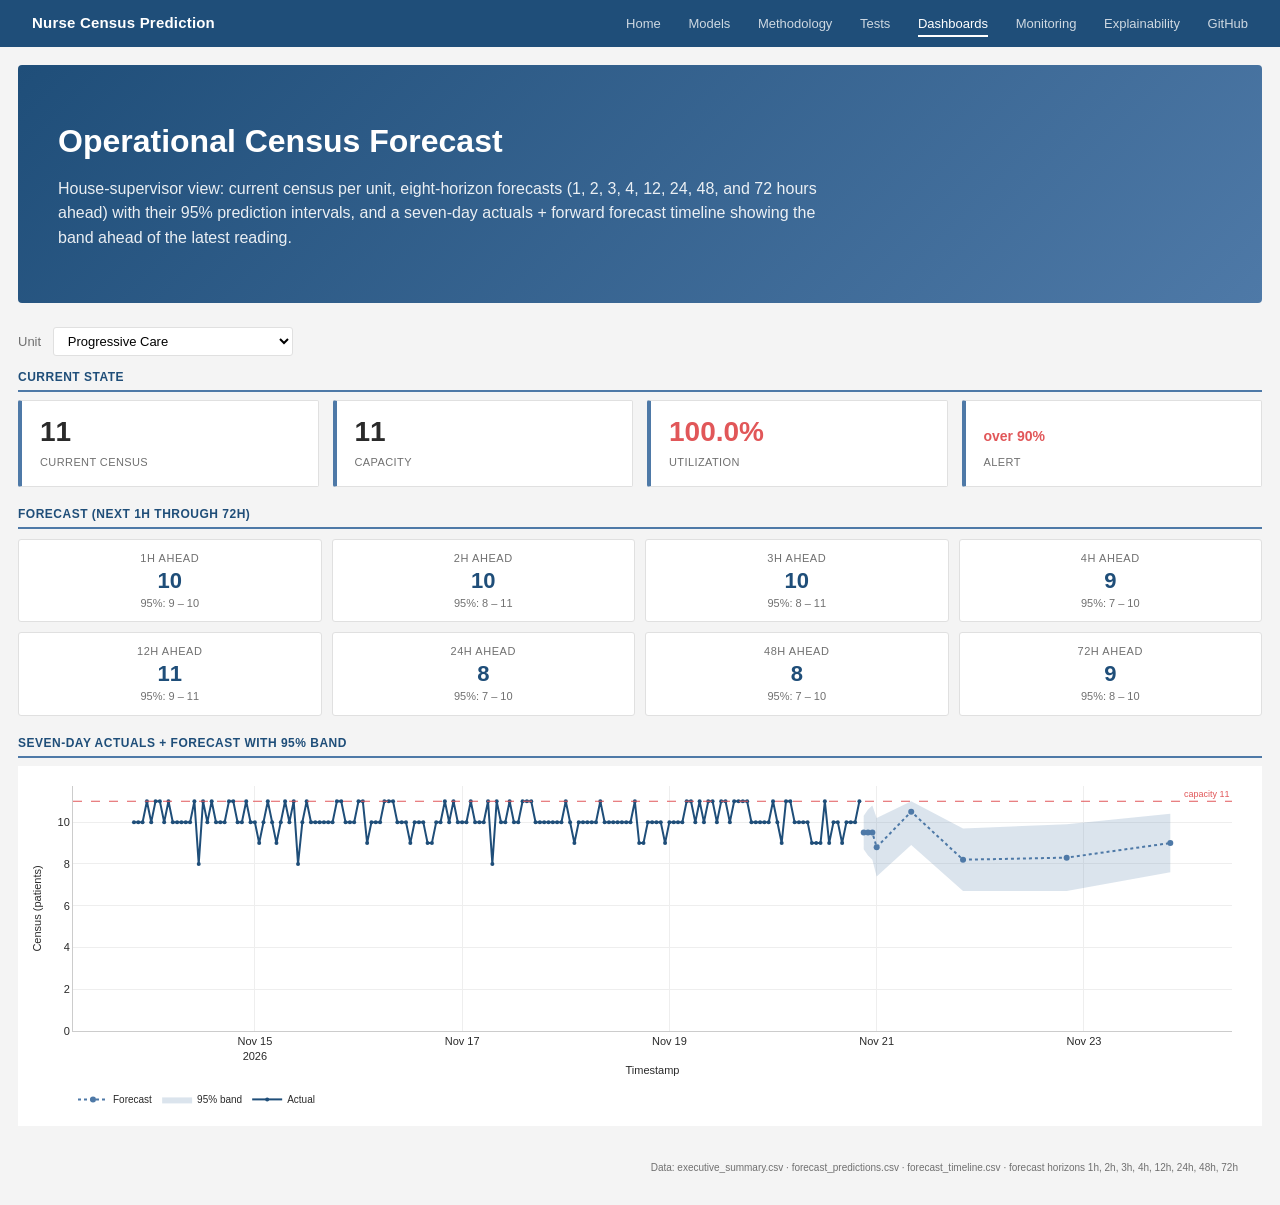
==== docs/dashboard1.html @ f5f6f940 "chore: daily forecast refresh (2026-11-20 20:20 UTC)" ====
<!DOCTYPE html>
<html lang="en">
<head>
  <meta charset="UTF-8">
  <title>Operational Census Forecast — Nurse Census Prediction</title>
  <meta name="description" content="In-repo operational forecast dashboard: current census per unit, eight-horizon forecasts with 95% prediction intervals, and a seven-day actual-vs-forecast timeline.">
  <link rel="stylesheet" href="style.css">
  <script src="https://cdn.plot.ly/plotly-2.35.2.min.js"></script>
  <style>
    .op-state { display:flex; gap:14px; flex-wrap:wrap; margin: 8px 0 0; }
    .op-state .stat-card { flex: 1 1 150px; min-width:140px; }
    .fc-grid { display:grid; grid-template-columns: repeat(4, 1fr); gap:10px; margin-top:10px; }
    .fc-card { background:#FFFFFF; border:1px solid var(--border); border-radius:3px; padding:10px 12px; text-align:center; }
    .fc-card.alert { border-color:#E15759; background:#FFF5F5; }
    .fc-h { font-size:11px; color:var(--muted); text-transform:uppercase; letter-spacing:0.05em; }
    .fc-pt { font-size:22px; font-weight:700; color:#1F4E79; margin-top:2px; line-height:1.1; }
    .fc-card.alert .fc-pt { color:#E15759; }
    .fc-band { font-size:11px; color:var(--muted); margin-top:2px; }
    @media (max-width: 800px) { .fc-grid { grid-template-columns: repeat(2, 1fr); } }
  </style>
</head>
<body>

<nav class="topnav">
  <div class="brand"><a href="index.html">Nurse Census Prediction</a></div>
  <div class="links">
    <a href="index.html">Home</a>
    <a href="models.html">Models</a>
    <a href="methodology.html">Methodology</a>
    <a href="tests.html">Tests</a>
    <a href="dashboards.html" class="active">Dashboards</a>
    <a href="monitoring.html">Monitoring</a>
    <a href="explainability.html">Explainability</a>
    <a href="https://github.com/joshquigs11093/Nurse_Unit_Census_Prediction" target="_blank" rel="noopener">GitHub</a>
  </div>
</nav>
<div class="page-body">
  <section class="hero">
    <h1>Operational Census Forecast</h1>
    <p class="tagline">
      House-supervisor view: current census per unit, eight-horizon forecasts
      (1, 2, 3, 4, 12, 24, 48, and 72 hours ahead) with their 95% prediction
      intervals, and a seven-day actuals + forward forecast timeline showing
      the band ahead of the latest reading.
    </p>
  </section>

  <section class="section">
    <div style="margin:0 0 12px;">
      <label for="unit-select" style="font-size:13px;color:var(--muted);margin-right:8px;">Unit</label>
      <select id="unit-select" style="font-size:13px;padding:5px 10px;border:1px solid var(--border);border-radius:3px;background:#fff;min-width:240px;"><option value="Progressive Care">Progressive Care</option><option value="Cardiac Stepdown">Cardiac Stepdown</option><option value="Neuro Stepdown">Neuro Stepdown</option><option value="Surgical 2 West">Surgical 2 West</option><option value="Orthopedic 6 North">Orthopedic 6 North</option><option value="Medical-Surgical 3 North">Medical-Surgical 3 North</option><option value="Oncology 5 South">Oncology 5 South</option><option value="Telemetry 4 East">Telemetry 4 East</option><option value="Medical-Surgical 4 South">Medical-Surgical 4 South</option></select>
    </div>

    <div class="section-title">Current state</div>
    <div class="op-state" id="op-state"></div>

    <div class="section-title" style="margin-top:18px;">Forecast (next 1h through 72h)</div>
    <div class="fc-grid" id="fc-grid"></div>

    <div class="section-title" style="margin-top:18px;">Seven-day actuals + forecast with 95% band</div>
    <div id="ts-chart" style="height: 360px;"></div>
  </section>

  <div class="footer-note">
    Data: executive_summary.csv · forecast_predictions.csv · forecast_timeline.csv
    · forecast horizons 1h, 2h, 3h, 4h, 12h, 24h, 48h, 72h
  </div>

  <script>
    const layoutBase = {"font":{"family":"Segoe UI, Helvetica Neue, Arial, sans-serif","size":11,"color":"#2A2A2A"},"paper_bgcolor":"#FFFFFF","plot_bgcolor":"#FFFFFF","margin":{"t":30,"r":20,"b":50,"l":60},"hovermode":"closest","xaxis":{"gridcolor":"#EEEEEE","linecolor":"#CCCCCC","tickfont":{"size":11}},"yaxis":{"gridcolor":"#EEEEEE","linecolor":"#CCCCCC","tickfont":{"size":11}}};
    const unitData = {"Medical-Surgical 3 North":{"uid":705089,"capacity":17,"current":15,"utilization":88.2,"alert":false,"cards":[{"horizon":1,"point":12.6,"lower":11.7,"upper":13.5,"overCapacity":false},{"horizon":2,"point":12.8,"lower":11.3,"upper":14.3,"overCapacity":false},{"horizon":3,"point":13.1,"lower":11.2,"upper":15,"overCapacity":false},{"horizon":4,"point":11.7,"lower":9.7,"upper":13.7,"overCapacity":false},{"horizon":12,"point":14,"lower":11.5,"upper":16.5,"overCapacity":false},{"horizon":24,"point":12.7,"lower":10.3,"upper":15.1,"overCapacity":false},{"horizon":48,"point":12.4,"lower":10,"upper":14.8,"overCapacity":false},{"horizon":72,"point":13.6,"lower":11.2,"upper":16,"overCapacity":false}],"actualsX":["2026-11-13 20:00:00","2026-11-13 21:00:00","2026-11-13 22:00:00","2026-11-13 23:00:00","2026-11-14 00:00:00","2026-11-14 01:00:00","2026-11-14 02:00:00","2026-11-14 03:00:00","2026-11-14 04:00:00","2026-11-14 05:00:00","2026-11-14 06:00:00","2026-11-14 07:00:00","2026-11-14 08:00:00","2026-11-14 09:00:00","2026-11-14 10:00:00","2026-11-14 11:00:00","2026-11-14 12:00:00","2026-11-14 13:00:00","2026-11-14 14:00:00","2026-11-14 15:00:00","2026-11-14 16:00:00","2026-11-14 17:00:00","2026-11-14 18:00:00","2026-11-14 19:00:00","2026-11-14 20:00:00","2026-11-14 21:00:00","2026-11-14 22:00:00","2026-11-14 23:00:00","2026-11-15 00:00:00","2026-11-15 01:00:00","2026-11-15 02:00:00","2026-11-15 03:00:00","2026-11-15 04:00:00","2026-11-15 05:00:00","2026-11-15 06:00:00","2026-11-15 07:00:00","2026-11-15 08:00:00","2026-11-15 09:00:00","2026-11-15 10:00:00","2026-11-15 11:00:00","2026-11-15 12:00:00","2026-11-15 13:00:00","2026-11-15 14:00:00","2026-11-15 15:00:00","2026-11-15 16:00:00","2026-11-15 17:00:00","2026-11-15 18:00:00","2026-11-15 19:00:00","2026-11-15 20:00:00","2026-11-15 21:00:00","2026-11-15 22:00:00","2026-11-15 23:00:00","2026-11-16 00:00:00","2026-11-16 01:00:00","2026-11-16 02:00:00","2026-11-16 03:00:00","2026-11-16 04:00:00","2026-11-16 05:00:00","2026-11-16 06:00:00","2026-11-16 07:00:00","2026-11-16 08:00:00","2026-11-16 09:00:00","2026-11-16 10:00:00","2026-11-16 11:00:00","2026-11-16 12:00:00","2026-11-16 13:00:00","2026-11-16 14:00:00","2026-11-16 15:00:00","2026-11-16 16:00:00","2026-11-16 17:00:00","2026-11-16 18:00:00","2026-11-16 19:00:00","2026-11-16 20:00:00","2026-11-16 21:00:00","2026-11-16 22:00:00","2026-11-16 23:00:00","2026-11-17 00:00:00","2026-11-17 01:00:00","2026-11-17 02:00:00","2026-11-17 03:00:00","2026-11-17 04:00:00","2026-11-17 05:00:00","2026-11-17 06:00:00","2026-11-17 07:00:00","2026-11-17 08:00:00","2026-11-17 09:00:00","2026-11-17 10:00:00","2026-11-17 11:00:00","2026-11-17 12:00:00","2026-11-17 13:00:00","2026-11-17 14:00:00","2026-11-17 15:00:00","2026-11-17 16:00:00","2026-11-17 17:00:00","2026-11-17 18:00:00","2026-11-17 19:00:00","2026-11-17 20:00:00","2026-11-17 21:00:00","2026-11-17 22:00:00","2026-11-17 23:00:00","2026-11-18 00:00:00","2026-11-18 01:00:00","2026-11-18 02:00:00","2026-11-18 03:00:00","2026-11-18 04:00:00","2026-11-18 05:00:00","2026-11-18 06:00:00","2026-11-18 07:00:00","2026-11-18 08:00:00","2026-11-18 09:00:00","2026-11-18 10:00:00","2026-11-18 11:00:00","2026-11-18 12:00:00","2026-11-18 13:00:00","2026-11-18 14:00:00","2026-11-18 15:00:00","2026-11-18 16:00:00","2026-11-18 17:00:00","2026-11-18 18:00:00","2026-11-18 19:00:00","2026-11-18 20:00:00","2026-11-18 21:00:00","2026-11-18 22:00:00","2026-11-18 23:00:00","2026-11-19 00:00:00","2026-11-19 01:00:00","2026-11-19 02:00:00","2026-11-19 03:00:00","2026-11-19 04:00:00","2026-11-19 05:00:00","2026-11-19 06:00:00","2026-11-19 07:00:00","2026-11-19 08:00:00","2026-11-19 09:00:00","2026-11-19 10:00:00","2026-11-19 11:00:00","2026-11-19 12:00:00","2026-11-19 13:00:00","2026-11-19 14:00:00","2026-11-19 15:00:00","2026-11-19 16:00:00","2026-11-19 17:00:00","2026-11-19 18:00:00","2026-11-19 19:00:00","2026-11-19 20:00:00","2026-11-19 21:00:00","2026-11-19 22:00:00","2026-11-19 23:00:00","2026-11-20 00:00:00","2026-11-20 01:00:00","2026-11-20 02:00:00","2026-11-20 03:00:00","2026-11-20 04:00:00","2026-11-20 05:00:00","2026-11-20 06:00:00","2026-11-20 07:00:00","2026-11-20 08:00:00","2026-11-20 09:00:00","2026-11-20 10:00:00","2026-11-20 11:00:00","2026-11-20 12:00:00","2026-11-20 13:00:00","2026-11-20 14:00:00","2026-11-20 15:00:00","2026-11-20 16:00:00","2026-11-20 17:00:00","2026-11-20 18:00:00","2026-11-20 19:00:00","2026-11-20 20:00:00"],"actualsY":[16,16,15,16,16,15,16,14,17,14,17,16,14,17,14,16,13,17,16,16,14,14,15,14,13,14,16,16,13,17,16,13,15,16,15,16,16,14,15,16,12,16,16,15,16,16,13,16,16,13,13,16,16,15,15,17,14,16,17,17,16,15,15,13,14,17,15,17,16,16,16,16,13,16,17,14,17,17,12,16,17,16,15,16,15,15,17,13,17,17,16,17,16,17,16,16,14,16,13,14,14,16,15,14,16,16,15,15,16,15,16,16,14,17,17,14,17,16,16,13,15,16,15,17,13,16,16,16,16,16,14,16,16,17,16,13,16,15,17,13,13,16,14,15,17,16,15,15,15,15,15,16,15,16,15,17,17,17,16,17,16,14,16,16,13,13,15,17,15],"forecastX":["2026-11-20 21:00:00","2026-11-20 22:00:00","2026-11-20 23:00:00","2026-11-21 00:00:00","2026-11-21 08:00:00","2026-11-21 20:00:00","2026-11-22 20:00:00","2026-11-23 20:00:00"],"forecastY":[12.6,12.8,13.1,11.7,14,12.7,12.4,13.6],"forecastLower":[11.7,11.3,11.2,9.7,11.5,10.3,10,11.2],"forecastUpper":[13.5,14.3,15,13.7,16.5,15.1,14.8,16],"forecastHorizons":[1,2,3,4,12,24,48,72]},"Telemetry 4 East":{"uid":705090,"capacity":34,"current":26,"utilization":76.5,"alert":false,"cards":[{"horizon":1,"point":22.6,"lower":21.2,"upper":24,"overCapacity":false},{"horizon":2,"point":21.2,"lower":18.9,"upper":23.5,"overCapacity":false},{"horizon":3,"point":22.2,"lower":19.3,"upper":25.1,"overCapacity":false},{"horizon":4,"point":21.9,"lower":18.4,"upper":25.4,"overCapacity":false},{"horizon":12,"point":27,"lower":22.2,"upper":31.8,"overCapacity":false},{"horizon":24,"point":21.2,"lower":16.1,"upper":26.3,"overCapacity":false},{"horizon":48,"point":23.6,"lower":17.6,"upper":29.6,"overCapacity":false},{"horizon":72,"point":23.4,"lower":17.5,"upper":29.3,"overCapacity":false}],"actualsX":["2026-11-13 20:00:00","2026-11-13 21:00:00","2026-11-13 22:00:00","2026-11-13 23:00:00","2026-11-14 00:00:00","2026-11-14 01:00:00","2026-11-14 02:00:00","2026-11-14 03:00:00","2026-11-14 04:00:00","2026-11-14 05:00:00","2026-11-14 06:00:00","2026-11-14 07:00:00","2026-11-14 08:00:00","2026-11-14 09:00:00","2026-11-14 10:00:00","2026-11-14 11:00:00","2026-11-14 12:00:00","2026-11-14 13:00:00","2026-11-14 14:00:00","2026-11-14 15:00:00","2026-11-14 16:00:00","2026-11-14 17:00:00","2026-11-14 18:00:00","2026-11-14 19:00:00","2026-11-14 20:00:00","2026-11-14 21:00:00","2026-11-14 22:00:00","2026-11-14 23:00:00","2026-11-15 00:00:00","2026-11-15 01:00:00","2026-11-15 02:00:00","2026-11-15 03:00:00","2026-11-15 04:00:00","2026-11-15 05:00:00","2026-11-15 06:00:00","2026-11-15 07:00:00","2026-11-15 08:00:00","2026-11-15 09:00:00","2026-11-15 10:00:00","2026-11-15 11:00:00","2026-11-15 12:00:00","2026-11-15 13:00:00","2026-11-15 14:00:00","2026-11-15 15:00:00","2026-11-15 16:00:00","2026-11-15 17:00:00","2026-11-15 18:00:00","2026-11-15 19:00:00","2026-11-15 20:00:00","2026-11-15 21:00:00","2026-11-15 22:00:00","2026-11-15 23:00:00","2026-11-16 00:00:00","2026-11-16 01:00:00","2026-11-16 02:00:00","2026-11-16 03:00:00","2026-11-16 04:00:00","2026-11-16 05:00:00","2026-11-16 06:00:00","2026-11-16 07:00:00","2026-11-16 08:00:00","2026-11-16 09:00:00","2026-11-16 10:00:00","2026-11-16 11:00:00","2026-11-16 12:00:00","2026-11-16 13:00:00","2026-11-16 14:00:00","2026-11-16 15:00:00","2026-11-16 16:00:00","2026-11-16 17:00:00","2026-11-16 18:00:00","2026-11-16 19:00:00","2026-11-16 20:00:00","2026-11-16 21:00:00","2026-11-16 22:00:00","2026-11-16 23:00:00","2026-11-17 00:00:00","2026-11-17 01:00:00","2026-11-17 02:00:00","2026-11-17 03:00:00","2026-11-17 04:00:00","2026-11-17 05:00:00","2026-11-17 06:00:00","2026-11-17 07:00:00","2026-11-17 08:00:00","2026-11-17 09:00:00","2026-11-17 10:00:00","2026-11-17 11:00:00","2026-11-17 12:00:00","2026-11-17 13:00:00","2026-11-17 14:00:00","2026-11-17 15:00:00","2026-11-17 16:00:00","2026-11-17 17:00:00","2026-11-17 18:00:00","2026-11-17 19:00:00","2026-11-17 20:00:00","2026-11-17 21:00:00","2026-11-17 22:00:00","2026-11-17 23:00:00","2026-11-18 00:00:00","2026-11-18 01:00:00","2026-11-18 02:00:00","2026-11-18 03:00:00","2026-11-18 04:00:00","2026-11-18 05:00:00","2026-11-18 06:00:00","2026-11-18 07:00:00","2026-11-18 08:00:00","2026-11-18 09:00:00","2026-11-18 10:00:00","2026-11-18 11:00:00","2026-11-18 12:00:00","2026-11-18 13:00:00","2026-11-18 14:00:00","2026-11-18 15:00:00","2026-11-18 16:00:00","2026-11-18 17:00:00","2026-11-18 18:00:00","2026-11-18 19:00:00","2026-11-18 20:00:00","2026-11-18 21:00:00","2026-11-18 22:00:00","2026-11-18 23:00:00","2026-11-19 00:00:00","2026-11-19 01:00:00","2026-11-19 02:00:00","2026-11-19 03:00:00","2026-11-19 04:00:00","2026-11-19 05:00:00","2026-11-19 06:00:00","2026-11-19 07:00:00","2026-11-19 08:00:00","2026-11-19 09:00:00","2026-11-19 10:00:00","2026-11-19 11:00:00","2026-11-19 12:00:00","2026-11-19 13:00:00","2026-11-19 14:00:00","2026-11-19 15:00:00","2026-11-19 16:00:00","2026-11-19 17:00:00","2026-11-19 18:00:00","2026-11-19 19:00:00","2026-11-19 20:00:00","2026-11-19 21:00:00","2026-11-19 22:00:00","2026-11-19 23:00:00","2026-11-20 00:00:00","2026-11-20 01:00:00","2026-11-20 02:00:00","2026-11-20 03:00:00","2026-11-20 04:00:00","2026-11-20 05:00:00","2026-11-20 06:00:00","2026-11-20 07:00:00","2026-11-20 08:00:00","2026-11-20 09:00:00","2026-11-20 10:00:00","2026-11-20 11:00:00","2026-11-20 12:00:00","2026-11-20 13:00:00","2026-11-20 14:00:00","2026-11-20 15:00:00","2026-11-20 16:00:00","2026-11-20 17:00:00","2026-11-20 18:00:00","2026-11-20 19:00:00","2026-11-20 20:00:00"],"actualsY":[30,31,22,29,23,29,29,30,30,22,22,30,28,31,24,26,28,23,29,26,22,26,27,26,28,30,25,29,22,29,22,27,23,25,28,26,29,27,27,29,30,22,23,23,26,26,22,29,31,25,30,30,27,24,29,22,29,27,31,26,25,31,25,27,22,27,31,29,29,30,30,31,28,22,25,26,24,28,23,29,27,31,27,27,24,29,27,25,28,32,24,23,25,29,29,25,29,31,23,26,28,22,25,26,26,26,29,31,26,29,32,22,27,31,30,29,28,25,31,23,24,27,29,31,30,28,28,31,23,29,26,32,22,23,32,27,23,28,31,24,32,23,26,29,27,24,25,31,26,28,26,26,23,24,23,30,31,30,31,31,31,27,29,22,23,24,24,26,26],"forecastX":["2026-11-20 21:00:00","2026-11-20 22:00:00","2026-11-20 23:00:00","2026-11-21 00:00:00","2026-11-21 08:00:00","2026-11-21 20:00:00","2026-11-22 20:00:00","2026-11-23 20:00:00"],"forecastY":[22.6,21.2,22.2,21.9,27,21.2,23.6,23.4],"forecastLower":[21.2,18.9,19.3,18.4,22.2,16.1,17.6,17.5],"forecastUpper":[24,23.5,25.1,25.4,31.8,26.3,29.6,29.3],"forecastHorizons":[1,2,3,4,12,24,48,72]},"Cardiac Stepdown":{"uid":705091,"capacity":20,"current":19,"utilization":95,"alert":true,"cards":[{"horizon":1,"point":16.6,"lower":15.8,"upper":17.4,"overCapacity":false},{"horizon":2,"point":15.9,"lower":14.4,"upper":17.4,"overCapacity":false},{"horizon":3,"point":16.1,"lower":14.4,"upper":17.8,"overCapacity":false},{"horizon":4,"point":14.9,"lower":13,"upper":16.8,"overCapacity":false},{"horizon":12,"point":17.9,"lower":15.9,"upper":19.9,"overCapacity":false},{"horizon":24,"point":15.1,"lower":13.1,"upper":17.1,"overCapacity":false},{"horizon":48,"point":15.1,"lower":13.1,"upper":17.1,"overCapacity":false},{"horizon":72,"point":16.6,"lower":14.6,"upper":18.6,"overCapacity":false}],"actualsX":["2026-11-13 20:00:00","2026-11-13 21:00:00","2026-11-13 22:00:00","2026-11-13 23:00:00","2026-11-14 00:00:00","2026-11-14 01:00:00","2026-11-14 02:00:00","2026-11-14 03:00:00","2026-11-14 04:00:00","2026-11-14 05:00:00","2026-11-14 06:00:00","2026-11-14 07:00:00","2026-11-14 08:00:00","2026-11-14 09:00:00","2026-11-14 10:00:00","2026-11-14 11:00:00","2026-11-14 12:00:00","2026-11-14 13:00:00","2026-11-14 14:00:00","2026-11-14 15:00:00","2026-11-14 16:00:00","2026-11-14 17:00:00","2026-11-14 18:00:00","2026-11-14 19:00:00","2026-11-14 20:00:00","2026-11-14 21:00:00","2026-11-14 22:00:00","2026-11-14 23:00:00","2026-11-15 00:00:00","2026-11-15 01:00:00","2026-11-15 02:00:00","2026-11-15 03:00:00","2026-11-15 04:00:00","2026-11-15 05:00:00","2026-11-15 06:00:00","2026-11-15 07:00:00","2026-11-15 08:00:00","2026-11-15 09:00:00","2026-11-15 10:00:00","2026-11-15 11:00:00","2026-11-15 12:00:00","2026-11-15 13:00:00","2026-11-15 14:00:00","2026-11-15 15:00:00","2026-11-15 16:00:00","2026-11-15 17:00:00","2026-11-15 18:00:00","2026-11-15 19:00:00","2026-11-15 20:00:00","2026-11-15 21:00:00","2026-11-15 22:00:00","2026-11-15 23:00:00","2026-11-16 00:00:00","2026-11-16 01:00:00","2026-11-16 02:00:00","2026-11-16 03:00:00","2026-11-16 04:00:00","2026-11-16 05:00:00","2026-11-16 06:00:00","2026-11-16 07:00:00","2026-11-16 08:00:00","2026-11-16 09:00:00","2026-11-16 10:00:00","2026-11-16 11:00:00","2026-11-16 12:00:00","2026-11-16 13:00:00","2026-11-16 14:00:00","2026-11-16 15:00:00","2026-11-16 16:00:00","2026-11-16 17:00:00","2026-11-16 18:00:00","2026-11-16 19:00:00","2026-11-16 20:00:00","2026-11-16 21:00:00","2026-11-16 22:00:00","2026-11-16 23:00:00","2026-11-17 00:00:00","2026-11-17 01:00:00","2026-11-17 02:00:00","2026-11-17 03:00:00","2026-11-17 04:00:00","2026-11-17 05:00:00","2026-11-17 06:00:00","2026-11-17 07:00:00","2026-11-17 08:00:00","2026-11-17 09:00:00","2026-11-17 10:00:00","2026-11-17 11:00:00","2026-11-17 12:00:00","2026-11-17 13:00:00","2026-11-17 14:00:00","2026-11-17 15:00:00","2026-11-17 16:00:00","2026-11-17 17:00:00","2026-11-17 18:00:00","2026-11-17 19:00:00","2026-11-17 20:00:00","2026-11-17 21:00:00","2026-11-17 22:00:00","2026-11-17 23:00:00","2026-11-18 00:00:00","2026-11-18 01:00:00","2026-11-18 02:00:00","2026-11-18 03:00:00","2026-11-18 04:00:00","2026-11-18 05:00:00","2026-11-18 06:00:00","2026-11-18 07:00:00","2026-11-18 08:00:00","2026-11-18 09:00:00","2026-11-18 10:00:00","2026-11-18 11:00:00","2026-11-18 12:00:00","2026-11-18 13:00:00","2026-11-18 14:00:00","2026-11-18 15:00:00","2026-11-18 16:00:00","2026-11-18 17:00:00","2026-11-18 18:00:00","2026-11-18 19:00:00","2026-11-18 20:00:00","2026-11-18 21:00:00","2026-11-18 22:00:00","2026-11-18 23:00:00","2026-11-19 00:00:00","2026-11-19 01:00:00","2026-11-19 02:00:00","2026-11-19 03:00:00","2026-11-19 04:00:00","2026-11-19 05:00:00","2026-11-19 06:00:00","2026-11-19 07:00:00","2026-11-19 08:00:00","2026-11-19 09:00:00","2026-11-19 10:00:00","2026-11-19 11:00:00","2026-11-19 12:00:00","2026-11-19 13:00:00","2026-11-19 14:00:00","2026-11-19 15:00:00","2026-11-19 16:00:00","2026-11-19 17:00:00","2026-11-19 18:00:00","2026-11-19 19:00:00","2026-11-19 20:00:00","2026-11-19 21:00:00","2026-11-19 22:00:00","2026-11-19 23:00:00","2026-11-20 00:00:00","2026-11-20 01:00:00","2026-11-20 02:00:00","2026-11-20 03:00:00","2026-11-20 04:00:00","2026-11-20 05:00:00","2026-11-20 06:00:00","2026-11-20 07:00:00","2026-11-20 08:00:00","2026-11-20 09:00:00","2026-11-20 10:00:00","2026-11-20 11:00:00","2026-11-20 12:00:00","2026-11-20 13:00:00","2026-11-20 14:00:00","2026-11-20 15:00:00","2026-11-20 16:00:00","2026-11-20 17:00:00","2026-11-20 18:00:00","2026-11-20 19:00:00","2026-11-20 20:00:00"],"actualsY":[20,19,16,19,19,19,20,16,20,20,18,20,20,19,19,20,19,19,20,20,20,19,19,19,19,19,16,19,18,20,19,20,18,20,20,19,20,20,20,20,17,17,17,18,19,19,19,19,19,19,18,19,20,20,19,16,20,20,20,18,19,19,17,19,19,19,17,19,20,18,19,19,18,16,17,19,17,19,19,19,19,19,19,20,19,17,18,19,18,19,19,18,19,20,20,20,19,16,16,19,20,20,19,18,19,19,19,20,19,19,18,20,20,20,19,19,18,19,19,20,17,18,17,19,17,19,19,19,20,17,19,20,19,20,19,20,19,20,18,20,18,19,18,18,18,17,19,19,20,16,20,19,20,19,19,18,19,18,19,20,20,20,20,19,18,17,20,20,19],"forecastX":["2026-11-20 21:00:00","2026-11-20 22:00:00","2026-11-20 23:00:00","2026-11-21 00:00:00","2026-11-21 08:00:00","2026-11-21 20:00:00","2026-11-22 20:00:00","2026-11-23 20:00:00"],"forecastY":[16.6,15.9,16.1,14.9,17.9,15.1,15.1,16.6],"forecastLower":[15.8,14.4,14.4,13,15.9,13.1,13.1,14.6],"forecastUpper":[17.4,17.4,17.8,16.8,19.9,17.1,17.1,18.6],"forecastHorizons":[1,2,3,4,12,24,48,72]},"Oncology 5 South":{"uid":705092,"capacity":12,"current":10,"utilization":83.3,"alert":false,"cards":[{"horizon":1,"point":8.6,"lower":7.8,"upper":9.4,"overCapacity":false},{"horizon":2,"point":8.3,"lower":6.8,"upper":9.8,"overCapacity":false},{"horizon":3,"point":8.5,"lower":6.7,"upper":10.3,"overCapacity":false},{"horizon":4,"point":7.8,"lower":6,"upper":9.6,"overCapacity":false},{"horizon":12,"point":10.3,"lower":8.3,"upper":12,"overCapacity":false},{"horizon":24,"point":8.7,"lower":6.8,"upper":10.6,"overCapacity":false},{"horizon":48,"point":8,"lower":6,"upper":10,"overCapacity":false},{"horizon":72,"point":9.3,"lower":7.7,"upper":10.9,"overCapacity":false}],"actualsX":["2026-11-13 20:00:00","2026-11-13 21:00:00","2026-11-13 22:00:00","2026-11-13 23:00:00","2026-11-14 00:00:00","2026-11-14 01:00:00","2026-11-14 02:00:00","2026-11-14 03:00:00","2026-11-14 04:00:00","2026-11-14 05:00:00","2026-11-14 06:00:00","2026-11-14 07:00:00","2026-11-14 08:00:00","2026-11-14 09:00:00","2026-11-14 10:00:00","2026-11-14 11:00:00","2026-11-14 12:00:00","2026-11-14 13:00:00","2026-11-14 14:00:00","2026-11-14 15:00:00","2026-11-14 16:00:00","2026-11-14 17:00:00","2026-11-14 18:00:00","2026-11-14 19:00:00","2026-11-14 20:00:00","2026-11-14 21:00:00","2026-11-14 22:00:00","2026-11-14 23:00:00","2026-11-15 00:00:00","2026-11-15 01:00:00","2026-11-15 02:00:00","2026-11-15 03:00:00","2026-11-15 04:00:00","2026-11-15 05:00:00","2026-11-15 06:00:00","2026-11-15 07:00:00","2026-11-15 08:00:00","2026-11-15 09:00:00","2026-11-15 10:00:00","2026-11-15 11:00:00","2026-11-15 12:00:00","2026-11-15 13:00:00","2026-11-15 14:00:00","2026-11-15 15:00:00","2026-11-15 16:00:00","2026-11-15 17:00:00","2026-11-15 18:00:00","2026-11-15 19:00:00","2026-11-15 20:00:00","2026-11-15 21:00:00","2026-11-15 22:00:00","2026-11-15 23:00:00","2026-11-16 00:00:00","2026-11-16 01:00:00","2026-11-16 02:00:00","2026-11-16 03:00:00","2026-11-16 04:00:00","2026-11-16 05:00:00","2026-11-16 06:00:00","2026-11-16 07:00:00","2026-11-16 08:00:00","2026-11-16 09:00:00","2026-11-16 10:00:00","2026-11-16 11:00:00","2026-11-16 12:00:00","2026-11-16 13:00:00","2026-11-16 14:00:00","2026-11-16 15:00:00","2026-11-16 16:00:00","2026-11-16 17:00:00","2026-11-16 18:00:00","2026-11-16 19:00:00","2026-11-16 20:00:00","2026-11-16 21:00:00","2026-11-16 22:00:00","2026-11-16 23:00:00","2026-11-17 00:00:00","2026-11-17 01:00:00","2026-11-17 02:00:00","2026-11-17 03:00:00","2026-11-17 04:00:00","2026-11-17 05:00:00","2026-11-17 06:00:00","2026-11-17 07:00:00","2026-11-17 08:00:00","2026-11-17 09:00:00","2026-11-17 10:00:00","2026-11-17 11:00:00","2026-11-17 12:00:00","2026-11-17 13:00:00","2026-11-17 14:00:00","2026-11-17 15:00:00","2026-11-17 16:00:00","2026-11-17 17:00:00","2026-11-17 18:00:00","2026-11-17 19:00:00","2026-11-17 20:00:00","2026-11-17 21:00:00","2026-11-17 22:00:00","2026-11-17 23:00:00","2026-11-18 00:00:00","2026-11-18 01:00:00","2026-11-18 02:00:00","2026-11-18 03:00:00","2026-11-18 04:00:00","2026-11-18 05:00:00","2026-11-18 06:00:00","2026-11-18 07:00:00","2026-11-18 08:00:00","2026-11-18 09:00:00","2026-11-18 10:00:00","2026-11-18 11:00:00","2026-11-18 12:00:00","2026-11-18 13:00:00","2026-11-18 14:00:00","2026-11-18 15:00:00","2026-11-18 16:00:00","2026-11-18 17:00:00","2026-11-18 18:00:00","2026-11-18 19:00:00","2026-11-18 20:00:00","2026-11-18 21:00:00","2026-11-18 22:00:00","2026-11-18 23:00:00","2026-11-19 00:00:00","2026-11-19 01:00:00","2026-11-19 02:00:00","2026-11-19 03:00:00","2026-11-19 04:00:00","2026-11-19 05:00:00","2026-11-19 06:00:00","2026-11-19 07:00:00","2026-11-19 08:00:00","2026-11-19 09:00:00","2026-11-19 10:00:00","2026-11-19 11:00:00","2026-11-19 12:00:00","2026-11-19 13:00:00","2026-11-19 14:00:00","2026-11-19 15:00:00","2026-11-19 16:00:00","2026-11-19 17:00:00","2026-11-19 18:00:00","2026-11-19 19:00:00","2026-11-19 20:00:00","2026-11-19 21:00:00","2026-11-19 22:00:00","2026-11-19 23:00:00","2026-11-20 00:00:00","2026-11-20 01:00:00","2026-11-20 02:00:00","2026-11-20 03:00:00","2026-11-20 04:00:00","2026-11-20 05:00:00","2026-11-20 06:00:00","2026-11-20 07:00:00","2026-11-20 08:00:00","2026-11-20 09:00:00","2026-11-20 10:00:00","2026-11-20 11:00:00","2026-11-20 12:00:00","2026-11-20 13:00:00","2026-11-20 14:00:00","2026-11-20 15:00:00","2026-11-20 16:00:00","2026-11-20 17:00:00","2026-11-20 18:00:00","2026-11-20 19:00:00","2026-11-20 20:00:00"],"actualsY":[12,9,10,10,11,8,10,11,11,11,9,8,12,11,11,11,11,11,11,12,10,11,10,12,10,12,9,12,8,9,9,11,10,12,11,10,10,11,10,11,11,10,11,11,11,10,12,11,11,11,10,11,12,9,11,12,11,10,10,11,12,11,11,9,12,11,11,8,12,12,10,9,11,12,11,10,11,10,11,11,12,11,12,11,11,11,12,9,8,10,11,12,12,11,11,10,11,11,9,9,12,11,8,11,12,12,11,12,12,11,11,11,12,11,11,12,11,11,11,11,11,10,10,8,11,10,12,9,11,11,9,11,9,9,10,11,12,11,11,12,11,11,10,9,12,11,10,11,11,11,10,10,11,12,11,12,11,11,12,10,9,12,8,10,9,8,11,11,10],"forecastX":["2026-11-20 21:00:00","2026-11-20 22:00:00","2026-11-20 23:00:00","2026-11-21 00:00:00","2026-11-21 08:00:00","2026-11-21 20:00:00","2026-11-22 20:00:00","2026-11-23 20:00:00"],"forecastY":[8.6,8.3,8.5,7.8,10.3,8.7,8,9.3],"forecastLower":[7.8,6.8,6.7,6,8.3,6.8,6,7.7],"forecastUpper":[9.4,9.8,10.3,9.6,12,10.6,10,10.9],"forecastHorizons":[1,2,3,4,12,24,48,72]},"Surgical 2 West":{"uid":21334825,"capacity":13,"current":12,"utilization":92.3,"alert":true,"cards":[{"horizon":1,"point":10.3,"lower":9.5,"upper":11.1,"overCapacity":false},{"horizon":2,"point":10.7,"lower":9.4,"upper":12,"overCapacity":false},{"horizon":3,"point":10.1,"lower":8.6,"upper":11.6,"overCapacity":false},{"horizon":4,"point":9.3,"lower":7.7,"upper":10.9,"overCapacity":false},{"horizon":12,"point":11.5,"lower":9.8,"upper":13,"overCapacity":false},{"horizon":24,"point":10,"lower":7.9,"upper":12.1,"overCapacity":false},{"horizon":48,"point":9.3,"lower":7.6,"upper":11,"overCapacity":false},{"horizon":72,"point":10.3,"lower":8.2,"upper":12.4,"overCapacity":false}],"actualsX":["2026-11-13 20:00:00","2026-11-13 21:00:00","2026-11-13 22:00:00","2026-11-13 23:00:00","2026-11-14 00:00:00","2026-11-14 01:00:00","2026-11-14 02:00:00","2026-11-14 03:00:00","2026-11-14 04:00:00","2026-11-14 05:00:00","2026-11-14 06:00:00","2026-11-14 07:00:00","2026-11-14 08:00:00","2026-11-14 09:00:00","2026-11-14 10:00:00","2026-11-14 11:00:00","2026-11-14 12:00:00","2026-11-14 13:00:00","2026-11-14 14:00:00","2026-11-14 15:00:00","2026-11-14 16:00:00","2026-11-14 17:00:00","2026-11-14 18:00:00","2026-11-14 19:00:00","2026-11-14 20:00:00","2026-11-14 21:00:00","2026-11-14 22:00:00","2026-11-14 23:00:00","2026-11-15 00:00:00","2026-11-15 01:00:00","2026-11-15 02:00:00","2026-11-15 03:00:00","2026-11-15 04:00:00","2026-11-15 05:00:00","2026-11-15 06:00:00","2026-11-15 07:00:00","2026-11-15 08:00:00","2026-11-15 09:00:00","2026-11-15 10:00:00","2026-11-15 11:00:00","2026-11-15 12:00:00","2026-11-15 13:00:00","2026-11-15 14:00:00","2026-11-15 15:00:00","2026-11-15 16:00:00","2026-11-15 17:00:00","2026-11-15 18:00:00","2026-11-15 19:00:00","2026-11-15 20:00:00","2026-11-15 21:00:00","2026-11-15 22:00:00","2026-11-15 23:00:00","2026-11-16 00:00:00","2026-11-16 01:00:00","2026-11-16 02:00:00","2026-11-16 03:00:00","2026-11-16 04:00:00","2026-11-16 05:00:00","2026-11-16 06:00:00","2026-11-16 07:00:00","2026-11-16 08:00:00","2026-11-16 09:00:00","2026-11-16 10:00:00","2026-11-16 11:00:00","2026-11-16 12:00:00","2026-11-16 13:00:00","2026-11-16 14:00:00","2026-11-16 15:00:00","2026-11-16 16:00:00","2026-11-16 17:00:00","2026-11-16 18:00:00","2026-11-16 19:00:00","2026-11-16 20:00:00","2026-11-16 21:00:00","2026-11-16 22:00:00","2026-11-16 23:00:00","2026-11-17 00:00:00","2026-11-17 01:00:00","2026-11-17 02:00:00","2026-11-17 03:00:00","2026-11-17 04:00:00","2026-11-17 05:00:00","2026-11-17 06:00:00","2026-11-17 07:00:00","2026-11-17 08:00:00","2026-11-17 09:00:00","2026-11-17 10:00:00","2026-11-17 11:00:00","2026-11-17 12:00:00","2026-11-17 13:00:00","2026-11-17 14:00:00","2026-11-17 15:00:00","2026-11-17 16:00:00","2026-11-17 17:00:00","2026-11-17 18:00:00","2026-11-17 19:00:00","2026-11-17 20:00:00","2026-11-17 21:00:00","2026-11-17 22:00:00","2026-11-17 23:00:00","2026-11-18 00:00:00","2026-11-18 01:00:00","2026-11-18 02:00:00","2026-11-18 03:00:00","2026-11-18 04:00:00","2026-11-18 05:00:00","2026-11-18 06:00:00","2026-11-18 07:00:00","2026-11-18 08:00:00","2026-11-18 09:00:00","2026-11-18 10:00:00","2026-11-18 11:00:00","2026-11-18 12:00:00","2026-11-18 13:00:00","2026-11-18 14:00:00","2026-11-18 15:00:00","2026-11-18 16:00:00","2026-11-18 17:00:00","2026-11-18 18:00:00","2026-11-18 19:00:00","2026-11-18 20:00:00","2026-11-18 21:00:00","2026-11-18 22:00:00","2026-11-18 23:00:00","2026-11-19 00:00:00","2026-11-19 01:00:00","2026-11-19 02:00:00","2026-11-19 03:00:00","2026-11-19 04:00:00","2026-11-19 05:00:00","2026-11-19 06:00:00","2026-11-19 07:00:00","2026-11-19 08:00:00","2026-11-19 09:00:00","2026-11-19 10:00:00","2026-11-19 11:00:00","2026-11-19 12:00:00","2026-11-19 13:00:00","2026-11-19 14:00:00","2026-11-19 15:00:00","2026-11-19 16:00:00","2026-11-19 17:00:00","2026-11-19 18:00:00","2026-11-19 19:00:00","2026-11-19 20:00:00","2026-11-19 21:00:00","2026-11-19 22:00:00","2026-11-19 23:00:00","2026-11-20 00:00:00","2026-11-20 01:00:00","2026-11-20 02:00:00","2026-11-20 03:00:00","2026-11-20 04:00:00","2026-11-20 05:00:00","2026-11-20 06:00:00","2026-11-20 07:00:00","2026-11-20 08:00:00","2026-11-20 09:00:00","2026-11-20 10:00:00","2026-11-20 11:00:00","2026-11-20 12:00:00","2026-11-20 13:00:00","2026-11-20 14:00:00","2026-11-20 15:00:00","2026-11-20 16:00:00","2026-11-20 17:00:00","2026-11-20 18:00:00","2026-11-20 19:00:00","2026-11-20 20:00:00"],"actualsY":[12,13,12,12,12,12,12,12,12,12,12,13,12,13,13,13,13,11,12,12,11,11,11,11,11,13,10,13,12,12,12,11,12,12,12,12,12,13,12,11,11,13,13,13,12,12,12,13,12,12,13,12,13,13,12,12,13,12,12,12,12,12,13,12,12,11,12,12,13,13,13,10,12,11,12,10,12,12,12,13,12,12,13,13,13,10,12,12,12,12,12,11,12,13,13,13,12,11,12,12,12,13,13,12,12,13,12,13,13,13,13,13,13,13,13,12,13,11,13,12,12,10,11,10,12,12,11,13,12,13,12,13,12,12,11,12,13,11,12,12,10,13,12,10,13,13,10,11,10,10,12,12,13,10,12,13,13,12,11,13,13,12,12,11,12,13,12,12,12],"forecastX":["2026-11-20 21:00:00","2026-11-20 22:00:00","2026-11-20 23:00:00","2026-11-21 00:00:00","2026-11-21 08:00:00","2026-11-21 20:00:00","2026-11-22 20:00:00","2026-11-23 20:00:00"],"forecastY":[10.3,10.7,10.1,9.3,11.5,10,9.3,10.3],"forecastLower":[9.5,9.4,8.6,7.7,9.8,7.9,7.6,8.2],"forecastUpper":[11.1,12,11.6,10.9,13,12.1,11,12.4],"forecastHorizons":[1,2,3,4,12,24,48,72]},"Orthopedic 6 North":{"uid":21336305,"capacity":13,"current":12,"utilization":92.3,"alert":true,"cards":[{"horizon":1,"point":10.4,"lower":9.6,"upper":11.2,"overCapacity":false},{"horizon":2,"point":10.2,"lower":9,"upper":11.4,"overCapacity":false},{"horizon":3,"point":10.1,"lower":8.7,"upper":11.5,"overCapacity":false},{"horizon":4,"point":9.6,"lower":8.2,"upper":11,"overCapacity":false},{"horizon":12,"point":11.4,"lower":9.9,"upper":12.9,"overCapacity":false},{"horizon":24,"point":9.9,"lower":8.3,"upper":11.5,"overCapacity":false},{"horizon":48,"point":9.8,"lower":8.2,"upper":11.4,"overCapacity":false},{"horizon":72,"point":10.4,"lower":8.9,"upper":11.9,"overCapacity":false}],"actualsX":["2026-11-13 20:00:00","2026-11-13 21:00:00","2026-11-13 22:00:00","2026-11-13 23:00:00","2026-11-14 00:00:00","2026-11-14 01:00:00","2026-11-14 02:00:00","2026-11-14 03:00:00","2026-11-14 04:00:00","2026-11-14 05:00:00","2026-11-14 06:00:00","2026-11-14 07:00:00","2026-11-14 08:00:00","2026-11-14 09:00:00","2026-11-14 10:00:00","2026-11-14 11:00:00","2026-11-14 12:00:00","2026-11-14 13:00:00","2026-11-14 14:00:00","2026-11-14 15:00:00","2026-11-14 16:00:00","2026-11-14 17:00:00","2026-11-14 18:00:00","2026-11-14 19:00:00","2026-11-14 20:00:00","2026-11-14 21:00:00","2026-11-14 22:00:00","2026-11-14 23:00:00","2026-11-15 00:00:00","2026-11-15 01:00:00","2026-11-15 02:00:00","2026-11-15 03:00:00","2026-11-15 04:00:00","2026-11-15 05:00:00","2026-11-15 06:00:00","2026-11-15 07:00:00","2026-11-15 08:00:00","2026-11-15 09:00:00","2026-11-15 10:00:00","2026-11-15 11:00:00","2026-11-15 12:00:00","2026-11-15 13:00:00","2026-11-15 14:00:00","2026-11-15 15:00:00","2026-11-15 16:00:00","2026-11-15 17:00:00","2026-11-15 18:00:00","2026-11-15 19:00:00","2026-11-15 20:00:00","2026-11-15 21:00:00","2026-11-15 22:00:00","2026-11-15 23:00:00","2026-11-16 00:00:00","2026-11-16 01:00:00","2026-11-16 02:00:00","2026-11-16 03:00:00","2026-11-16 04:00:00","2026-11-16 05:00:00","2026-11-16 06:00:00","2026-11-16 07:00:00","2026-11-16 08:00:00","2026-11-16 09:00:00","2026-11-16 10:00:00","2026-11-16 11:00:00","2026-11-16 12:00:00","2026-11-16 13:00:00","2026-11-16 14:00:00","2026-11-16 15:00:00","2026-11-16 16:00:00","2026-11-16 17:00:00","2026-11-16 18:00:00","2026-11-16 19:00:00","2026-11-16 20:00:00","2026-11-16 21:00:00","2026-11-16 22:00:00","2026-11-16 23:00:00","2026-11-17 00:00:00","2026-11-17 01:00:00","2026-11-17 02:00:00","2026-11-17 03:00:00","2026-11-17 04:00:00","2026-11-17 05:00:00","2026-11-17 06:00:00","2026-11-17 07:00:00","2026-11-17 08:00:00","2026-11-17 09:00:00","2026-11-17 10:00:00","2026-11-17 11:00:00","2026-11-17 12:00:00","2026-11-17 13:00:00","2026-11-17 14:00:00","2026-11-17 15:00:00","2026-11-17 16:00:00","2026-11-17 17:00:00","2026-11-17 18:00:00","2026-11-17 19:00:00","2026-11-17 20:00:00","2026-11-17 21:00:00","2026-11-17 22:00:00","2026-11-17 23:00:00","2026-11-18 00:00:00","2026-11-18 01:00:00","2026-11-18 02:00:00","2026-11-18 03:00:00","2026-11-18 04:00:00","2026-11-18 05:00:00","2026-11-18 06:00:00","2026-11-18 07:00:00","2026-11-18 08:00:00","2026-11-18 09:00:00","2026-11-18 10:00:00","2026-11-18 11:00:00","2026-11-18 12:00:00","2026-11-18 13:00:00","2026-11-18 14:00:00","2026-11-18 15:00:00","2026-11-18 16:00:00","2026-11-18 17:00:00","2026-11-18 18:00:00","2026-11-18 19:00:00","2026-11-18 20:00:00","2026-11-18 21:00:00","2026-11-18 22:00:00","2026-11-18 23:00:00","2026-11-19 00:00:00","2026-11-19 01:00:00","2026-11-19 02:00:00","2026-11-19 03:00:00","2026-11-19 04:00:00","2026-11-19 05:00:00","2026-11-19 06:00:00","2026-11-19 07:00:00","2026-11-19 08:00:00","2026-11-19 09:00:00","2026-11-19 10:00:00","2026-11-19 11:00:00","2026-11-19 12:00:00","2026-11-19 13:00:00","2026-11-19 14:00:00","2026-11-19 15:00:00","2026-11-19 16:00:00","2026-11-19 17:00:00","2026-11-19 18:00:00","2026-11-19 19:00:00","2026-11-19 20:00:00","2026-11-19 21:00:00","2026-11-19 22:00:00","2026-11-19 23:00:00","2026-11-20 00:00:00","2026-11-20 01:00:00","2026-11-20 02:00:00","2026-11-20 03:00:00","2026-11-20 04:00:00","2026-11-20 05:00:00","2026-11-20 06:00:00","2026-11-20 07:00:00","2026-11-20 08:00:00","2026-11-20 09:00:00","2026-11-20 10:00:00","2026-11-20 11:00:00","2026-11-20 12:00:00","2026-11-20 13:00:00","2026-11-20 14:00:00","2026-11-20 15:00:00","2026-11-20 16:00:00","2026-11-20 17:00:00","2026-11-20 18:00:00","2026-11-20 19:00:00","2026-11-20 20:00:00"],"actualsY":[12,12,12,12,12,11,12,12,12,11,12,12,11,13,12,12,10,13,12,13,13,11,12,12,12,11,12,11,12,12,12,13,11,12,13,12,13,13,12,11,11,13,12,13,12,12,11,13,12,12,12,12,12,13,12,12,12,12,12,13,12,12,12,13,12,13,12,11,13,12,12,12,12,13,12,12,13,12,12,12,12,12,12,12,12,12,13,13,12,13,13,13,12,13,12,12,12,13,12,13,13,12,12,11,12,12,12,13,12,13,12,12,12,12,12,12,12,13,13,13,10,11,12,12,12,13,12,13,12,12,12,12,13,13,12,12,12,12,12,12,13,11,11,13,12,11,13,13,13,12,13,13,12,13,12,13,12,12,11,13,13,13,12,13,12,12,10,12,12],"forecastX":["2026-11-20 21:00:00","2026-11-20 22:00:00","2026-11-20 23:00:00","2026-11-21 00:00:00","2026-11-21 08:00:00","2026-11-21 20:00:00","2026-11-22 20:00:00","2026-11-23 20:00:00"],"forecastY":[10.4,10.2,10.1,9.6,11.4,9.9,9.8,10.4],"forecastLower":[9.6,9,8.7,8.2,9.9,8.3,8.2,8.9],"forecastUpper":[11.2,11.4,11.5,11,12.9,11.5,11.4,11.9],"forecastHorizons":[1,2,3,4,12,24,48,72]},"Progressive Care":{"uid":97635816,"capacity":11,"current":11,"utilization":100,"alert":true,"cards":[{"horizon":1,"point":9.5,"lower":8.7,"upper":10.3,"overCapacity":false},{"horizon":2,"point":9.5,"lower":8.4,"upper":10.6,"overCapacity":false},{"horizon":3,"point":9.5,"lower":8.2,"upper":10.8,"overCapacity":false},{"horizon":4,"point":8.8,"lower":7.4,"upper":10.2,"overCapacity":false},{"horizon":12,"point":10.5,"lower":8.9,"upper":11,"overCapacity":false},{"horizon":24,"point":8.2,"lower":6.7,"upper":9.7,"overCapacity":false},{"horizon":48,"point":8.3,"lower":6.7,"upper":9.9,"overCapacity":false},{"horizon":72,"point":9,"lower":7.6,"upper":10.4,"overCapacity":false}],"actualsX":["2026-11-13 20:00:00","2026-11-13 21:00:00","2026-11-13 22:00:00","2026-11-13 23:00:00","2026-11-14 00:00:00","2026-11-14 01:00:00","2026-11-14 02:00:00","2026-11-14 03:00:00","2026-11-14 04:00:00","2026-11-14 05:00:00","2026-11-14 06:00:00","2026-11-14 07:00:00","2026-11-14 08:00:00","2026-11-14 09:00:00","2026-11-14 10:00:00","2026-11-14 11:00:00","2026-11-14 12:00:00","2026-11-14 13:00:00","2026-11-14 14:00:00","2026-11-14 15:00:00","2026-11-14 16:00:00","2026-11-14 17:00:00","2026-11-14 18:00:00","2026-11-14 19:00:00","2026-11-14 20:00:00","2026-11-14 21:00:00","2026-11-14 22:00:00","2026-11-14 23:00:00","2026-11-15 00:00:00","2026-11-15 01:00:00","2026-11-15 02:00:00","2026-11-15 03:00:00","2026-11-15 04:00:00","2026-11-15 05:00:00","2026-11-15 06:00:00","2026-11-15 07:00:00","2026-11-15 08:00:00","2026-11-15 09:00:00","2026-11-15 10:00:00","2026-11-15 11:00:00","2026-11-15 12:00:00","2026-11-15 13:00:00","2026-11-15 14:00:00","2026-11-15 15:00:00","2026-11-15 16:00:00","2026-11-15 17:00:00","2026-11-15 18:00:00","2026-11-15 19:00:00","2026-11-15 20:00:00","2026-11-15 21:00:00","2026-11-15 22:00:00","2026-11-15 23:00:00","2026-11-16 00:00:00","2026-11-16 01:00:00","2026-11-16 02:00:00","2026-11-16 03:00:00","2026-11-16 04:00:00","2026-11-16 05:00:00","2026-11-16 06:00:00","2026-11-16 07:00:00","2026-11-16 08:00:00","2026-11-16 09:00:00","2026-11-16 10:00:00","2026-11-16 11:00:00","2026-11-16 12:00:00","2026-11-16 13:00:00","2026-11-16 14:00:00","2026-11-16 15:00:00","2026-11-16 16:00:00","2026-11-16 17:00:00","2026-11-16 18:00:00","2026-11-16 19:00:00","2026-11-16 20:00:00","2026-11-16 21:00:00","2026-11-16 22:00:00","2026-11-16 23:00:00","2026-11-17 00:00:00","2026-11-17 01:00:00","2026-11-17 02:00:00","2026-11-17 03:00:00","2026-11-17 04:00:00","2026-11-17 05:00:00","2026-11-17 06:00:00","2026-11-17 07:00:00","2026-11-17 08:00:00","2026-11-17 09:00:00","2026-11-17 10:00:00","2026-11-17 11:00:00","2026-11-17 12:00:00","2026-11-17 13:00:00","2026-11-17 14:00:00","2026-11-17 15:00:00","2026-11-17 16:00:00","2026-11-17 17:00:00","2026-11-17 18:00:00","2026-11-17 19:00:00","2026-11-17 20:00:00","2026-11-17 21:00:00","2026-11-17 22:00:00","2026-11-17 23:00:00","2026-11-18 00:00:00","2026-11-18 01:00:00","2026-11-18 02:00:00","2026-11-18 03:00:00","2026-11-18 04:00:00","2026-11-18 05:00:00","2026-11-18 06:00:00","2026-11-18 07:00:00","2026-11-18 08:00:00","2026-11-18 09:00:00","2026-11-18 10:00:00","2026-11-18 11:00:00","2026-11-18 12:00:00","2026-11-18 13:00:00","2026-11-18 14:00:00","2026-11-18 15:00:00","2026-11-18 16:00:00","2026-11-18 17:00:00","2026-11-18 18:00:00","2026-11-18 19:00:00","2026-11-18 20:00:00","2026-11-18 21:00:00","2026-11-18 22:00:00","2026-11-18 23:00:00","2026-11-19 00:00:00","2026-11-19 01:00:00","2026-11-19 02:00:00","2026-11-19 03:00:00","2026-11-19 04:00:00","2026-11-19 05:00:00","2026-11-19 06:00:00","2026-11-19 07:00:00","2026-11-19 08:00:00","2026-11-19 09:00:00","2026-11-19 10:00:00","2026-11-19 11:00:00","2026-11-19 12:00:00","2026-11-19 13:00:00","2026-11-19 14:00:00","2026-11-19 15:00:00","2026-11-19 16:00:00","2026-11-19 17:00:00","2026-11-19 18:00:00","2026-11-19 19:00:00","2026-11-19 20:00:00","2026-11-19 21:00:00","2026-11-19 22:00:00","2026-11-19 23:00:00","2026-11-20 00:00:00","2026-11-20 01:00:00","2026-11-20 02:00:00","2026-11-20 03:00:00","2026-11-20 04:00:00","2026-11-20 05:00:00","2026-11-20 06:00:00","2026-11-20 07:00:00","2026-11-20 08:00:00","2026-11-20 09:00:00","2026-11-20 10:00:00","2026-11-20 11:00:00","2026-11-20 12:00:00","2026-11-20 13:00:00","2026-11-20 14:00:00","2026-11-20 15:00:00","2026-11-20 16:00:00","2026-11-20 17:00:00","2026-11-20 18:00:00","2026-11-20 19:00:00","2026-11-20 20:00:00"],"actualsY":[10,10,10,11,10,11,11,10,11,10,10,10,10,10,11,8,11,10,11,10,10,10,11,11,10,10,11,10,10,9,10,11,10,9,10,11,10,11,8,10,11,10,10,10,10,10,10,11,11,10,10,10,11,11,9,10,10,10,11,11,11,10,10,10,9,10,10,10,9,9,10,10,11,10,11,10,10,10,11,10,10,10,11,8,11,10,10,11,10,10,11,11,11,10,10,10,10,10,10,10,11,10,9,10,10,10,10,10,11,10,10,10,10,10,10,10,11,9,9,10,10,10,10,9,10,10,10,10,11,11,10,11,10,11,11,10,11,11,10,11,11,11,11,10,10,10,10,10,11,10,9,11,11,10,10,10,10,9,9,9,11,9,10,10,9,10,10,10,11],"forecastX":["2026-11-20 21:00:00","2026-11-20 22:00:00","2026-11-20 23:00:00","2026-11-21 00:00:00","2026-11-21 08:00:00","2026-11-21 20:00:00","2026-11-22 20:00:00","2026-11-23 20:00:00"],"forecastY":[9.5,9.5,9.5,8.8,10.5,8.2,8.3,9],"forecastLower":[8.7,8.4,8.2,7.4,8.9,6.7,6.7,7.6],"forecastUpper":[10.3,10.6,10.8,10.2,11,9.7,9.9,10.4],"forecastHorizons":[1,2,3,4,12,24,48,72]},"Neuro Stepdown":{"uid":1775257343,"capacity":20,"current":19,"utilization":95,"alert":true,"cards":[{"horizon":1,"point":16.3,"lower":15.3,"upper":17.3,"overCapacity":false},{"horizon":2,"point":16,"lower":14.3,"upper":17.7,"overCapacity":false},{"horizon":3,"point":15.9,"lower":13.9,"upper":17.9,"overCapacity":false},{"horizon":4,"point":14.3,"lower":12.1,"upper":16.5,"overCapacity":false},{"horizon":12,"point":18.2,"lower":15.8,"upper":20,"overCapacity":false},{"horizon":24,"point":14.6,"lower":12.3,"upper":16.9,"overCapacity":false},{"horizon":48,"point":15.7,"lower":13.2,"upper":18.2,"overCapacity":false},{"horizon":72,"point":16.3,"lower":13.8,"upper":18.8,"overCapacity":false}],"actualsX":["2026-11-13 20:00:00","2026-11-13 21:00:00","2026-11-13 22:00:00","2026-11-13 23:00:00","2026-11-14 00:00:00","2026-11-14 01:00:00","2026-11-14 02:00:00","2026-11-14 03:00:00","2026-11-14 04:00:00","2026-11-14 05:00:00","2026-11-14 06:00:00","2026-11-14 07:00:00","2026-11-14 08:00:00","2026-11-14 09:00:00","2026-11-14 10:00:00","2026-11-14 11:00:00","2026-11-14 12:00:00","2026-11-14 13:00:00","2026-11-14 14:00:00","2026-11-14 15:00:00","2026-11-14 16:00:00","2026-11-14 17:00:00","2026-11-14 18:00:00","2026-11-14 19:00:00","2026-11-14 20:00:00","2026-11-14 21:00:00","2026-11-14 22:00:00","2026-11-14 23:00:00","2026-11-15 00:00:00","2026-11-15 01:00:00","2026-11-15 02:00:00","2026-11-15 03:00:00","2026-11-15 04:00:00","2026-11-15 05:00:00","2026-11-15 06:00:00","2026-11-15 07:00:00","2026-11-15 08:00:00","2026-11-15 09:00:00","2026-11-15 10:00:00","2026-11-15 11:00:00","2026-11-15 12:00:00","2026-11-15 13:00:00","2026-11-15 14:00:00","2026-11-15 15:00:00","2026-11-15 16:00:00","2026-11-15 17:00:00","2026-11-15 18:00:00","2026-11-15 19:00:00","2026-11-15 20:00:00","2026-11-15 21:00:00","2026-11-15 22:00:00","2026-11-15 23:00:00","2026-11-16 00:00:00","2026-11-16 01:00:00","2026-11-16 02:00:00","2026-11-16 03:00:00","2026-11-16 04:00:00","2026-11-16 05:00:00","2026-11-16 06:00:00","2026-11-16 07:00:00","2026-11-16 08:00:00","2026-11-16 09:00:00","2026-11-16 10:00:00","2026-11-16 11:00:00","2026-11-16 12:00:00","2026-11-16 13:00:00","2026-11-16 14:00:00","2026-11-16 15:00:00","2026-11-16 16:00:00","2026-11-16 17:00:00","2026-11-16 18:00:00","2026-11-16 19:00:00","2026-11-16 20:00:00","2026-11-16 21:00:00","2026-11-16 22:00:00","2026-11-16 23:00:00","2026-11-17 00:00:00","2026-11-17 01:00:00","2026-11-17 02:00:00","2026-11-17 03:00:00","2026-11-17 04:00:00","2026-11-17 05:00:00","2026-11-17 06:00:00","2026-11-17 07:00:00","2026-11-17 08:00:00","2026-11-17 09:00:00","2026-11-17 10:00:00","2026-11-17 11:00:00","2026-11-17 12:00:00","2026-11-17 13:00:00","2026-11-17 14:00:00","2026-11-17 15:00:00","2026-11-17 16:00:00","2026-11-17 17:00:00","2026-11-17 18:00:00","2026-11-17 19:00:00","2026-11-17 20:00:00","2026-11-17 21:00:00","2026-11-17 22:00:00","2026-11-17 23:00:00","2026-11-18 00:00:00","2026-11-18 01:00:00","2026-11-18 02:00:00","2026-11-18 03:00:00","2026-11-18 04:00:00","2026-11-18 05:00:00","2026-11-18 06:00:00","2026-11-18 07:00:00","2026-11-18 08:00:00","2026-11-18 09:00:00","2026-11-18 10:00:00","2026-11-18 11:00:00","2026-11-18 12:00:00","2026-11-18 13:00:00","2026-11-18 14:00:00","2026-11-18 15:00:00","2026-11-18 16:00:00","2026-11-18 17:00:00","2026-11-18 18:00:00","2026-11-18 19:00:00","2026-11-18 20:00:00","2026-11-18 21:00:00","2026-11-18 22:00:00","2026-11-18 23:00:00","2026-11-19 00:00:00","2026-11-19 01:00:00","2026-11-19 02:00:00","2026-11-19 03:00:00","2026-11-19 04:00:00","2026-11-19 05:00:00","2026-11-19 06:00:00","2026-11-19 07:00:00","2026-11-19 08:00:00","2026-11-19 09:00:00","2026-11-19 10:00:00","2026-11-19 11:00:00","2026-11-19 12:00:00","2026-11-19 13:00:00","2026-11-19 14:00:00","2026-11-19 15:00:00","2026-11-19 16:00:00","2026-11-19 17:00:00","2026-11-19 18:00:00","2026-11-19 19:00:00","2026-11-19 20:00:00","2026-11-19 21:00:00","2026-11-19 22:00:00","2026-11-19 23:00:00","2026-11-20 00:00:00","2026-11-20 01:00:00","2026-11-20 02:00:00","2026-11-20 03:00:00","2026-11-20 04:00:00","2026-11-20 05:00:00","2026-11-20 06:00:00","2026-11-20 07:00:00","2026-11-20 08:00:00","2026-11-20 09:00:00","2026-11-20 10:00:00","2026-11-20 11:00:00","2026-11-20 12:00:00","2026-11-20 13:00:00","2026-11-20 14:00:00","2026-11-20 15:00:00","2026-11-20 16:00:00","2026-11-20 17:00:00","2026-11-20 18:00:00","2026-11-20 19:00:00","2026-11-20 20:00:00"],"actualsY":[20,19,15,19,16,17,14,19,16,19,19,17,18,16,19,16,19,19,16,16,14,19,19,19,16,18,16,14,15,17,19,14,20,19,18,19,17,19,16,19,18,19,17,19,16,19,19,19,19,19,18,19,20,18,18,17,19,19,20,19,20,20,19,19,19,19,20,19,19,19,19,17,16,19,16,19,16,19,20,19,14,16,20,15,20,20,20,14,17,19,19,20,20,16,16,17,19,19,19,19,19,18,19,17,20,20,16,20,20,20,20,20,19,19,20,20,19,19,19,14,19,19,16,20,18,15,19,19,17,19,18,19,19,20,19,15,17,19,19,20,14,19,14,16,20,19,18,19,17,18,17,19,19,15,18,18,17,20,18,19,18,18,20,19,18,19,18,17,19],"forecastX":["2026-11-20 21:00:00","2026-11-20 22:00:00","2026-11-20 23:00:00","2026-11-21 00:00:00","2026-11-21 08:00:00","2026-11-21 20:00:00","2026-11-22 20:00:00","2026-11-23 20:00:00"],"forecastY":[16.3,16,15.9,14.3,18.2,14.6,15.7,16.3],"forecastLower":[15.3,14.3,13.9,12.1,15.8,12.3,13.2,13.8],"forecastUpper":[17.3,17.7,17.9,16.5,20,16.9,18.2,18.8],"forecastHorizons":[1,2,3,4,12,24,48,72]},"Medical-Surgical 4 South":{"uid":4452986337,"capacity":14,"current":10,"utilization":71.4,"alert":false,"cards":[{"horizon":1,"point":8.5,"lower":7.5,"upper":9.5,"overCapacity":false},{"horizon":2,"point":8.4,"lower":6.8,"upper":10,"overCapacity":false},{"horizon":3,"point":8.9,"lower":7,"upper":10.8,"overCapacity":false},{"horizon":4,"point":7.6,"lower":5.5,"upper":9.7,"overCapacity":false},{"horizon":12,"point":10.4,"lower":8.1,"upper":12.7,"overCapacity":false},{"horizon":24,"point":8.9,"lower":6.6,"upper":11.2,"overCapacity":false},{"horizon":48,"point":9.6,"lower":7.3,"upper":11.9,"overCapacity":false},{"horizon":72,"point":10.8,"lower":8.5,"upper":13.1,"overCapacity":false}],"actualsX":["2026-11-13 20:00:00","2026-11-13 21:00:00","2026-11-13 22:00:00","2026-11-13 23:00:00","2026-11-14 00:00:00","2026-11-14 01:00:00","2026-11-14 02:00:00","2026-11-14 03:00:00","2026-11-14 04:00:00","2026-11-14 05:00:00","2026-11-14 06:00:00","2026-11-14 07:00:00","2026-11-14 08:00:00","2026-11-14 09:00:00","2026-11-14 10:00:00","2026-11-14 11:00:00","2026-11-14 12:00:00","2026-11-14 13:00:00","2026-11-14 14:00:00","2026-11-14 15:00:00","2026-11-14 16:00:00","2026-11-14 17:00:00","2026-11-14 18:00:00","2026-11-14 19:00:00","2026-11-14 20:00:00","2026-11-14 21:00:00","2026-11-14 22:00:00","2026-11-14 23:00:00","2026-11-15 00:00:00","2026-11-15 01:00:00","2026-11-15 02:00:00","2026-11-15 03:00:00","2026-11-15 04:00:00","2026-11-15 05:00:00","2026-11-15 06:00:00","2026-11-15 07:00:00","2026-11-15 08:00:00","2026-11-15 09:00:00","2026-11-15 10:00:00","2026-11-15 11:00:00","2026-11-15 12:00:00","2026-11-15 13:00:00","2026-11-15 14:00:00","2026-11-15 15:00:00","2026-11-15 16:00:00","2026-11-15 17:00:00","2026-11-15 18:00:00","2026-11-15 19:00:00","2026-11-15 20:00:00","2026-11-15 21:00:00","2026-11-15 22:00:00","2026-11-15 23:00:00","2026-11-16 00:00:00","2026-11-16 01:00:00","2026-11-16 02:00:00","2026-11-16 03:00:00","2026-11-16 04:00:00","2026-11-16 05:00:00","2026-11-16 06:00:00","2026-11-16 07:00:00","2026-11-16 08:00:00","2026-11-16 09:00:00","2026-11-16 10:00:00","2026-11-16 11:00:00","2026-11-16 12:00:00","2026-11-16 13:00:00","2026-11-16 14:00:00","2026-11-16 15:00:00","2026-11-16 16:00:00","2026-11-16 17:00:00","2026-11-16 18:00:00","2026-11-16 19:00:00","2026-11-16 20:00:00","2026-11-16 21:00:00","2026-11-16 22:00:00","2026-11-16 23:00:00","2026-11-17 00:00:00","2026-11-17 01:00:00","2026-11-17 02:00:00","2026-11-17 03:00:00","2026-11-17 04:00:00","2026-11-17 05:00:00","2026-11-17 06:00:00","2026-11-17 07:00:00","2026-11-17 08:00:00","2026-11-17 09:00:00","2026-11-17 10:00:00","2026-11-17 11:00:00","2026-11-17 12:00:00","2026-11-17 13:00:00","2026-11-17 14:00:00","2026-11-17 15:00:00","2026-11-17 16:00:00","2026-11-17 17:00:00","2026-11-17 18:00:00","2026-11-17 19:00:00","2026-11-17 20:00:00","2026-11-17 21:00:00","2026-11-17 22:00:00","2026-11-17 23:00:00","2026-11-18 00:00:00","2026-11-18 01:00:00","2026-11-18 02:00:00","2026-11-18 03:00:00","2026-11-18 04:00:00","2026-11-18 05:00:00","2026-11-18 06:00:00","2026-11-18 07:00:00","2026-11-18 08:00:00","2026-11-18 09:00:00","2026-11-18 10:00:00","2026-11-18 11:00:00","2026-11-18 12:00:00","2026-11-18 13:00:00","2026-11-18 14:00:00","2026-11-18 15:00:00","2026-11-18 16:00:00","2026-11-18 17:00:00","2026-11-18 18:00:00","2026-11-18 19:00:00","2026-11-18 20:00:00","2026-11-18 21:00:00","2026-11-18 22:00:00","2026-11-18 23:00:00","2026-11-19 00:00:00","2026-11-19 01:00:00","2026-11-19 02:00:00","2026-11-19 03:00:00","2026-11-19 04:00:00","2026-11-19 05:00:00","2026-11-19 06:00:00","2026-11-19 07:00:00","2026-11-19 08:00:00","2026-11-19 09:00:00","2026-11-19 10:00:00","2026-11-19 11:00:00","2026-11-19 12:00:00","2026-11-19 13:00:00","2026-11-19 14:00:00","2026-11-19 15:00:00","2026-11-19 16:00:00","2026-11-19 17:00:00","2026-11-19 18:00:00","2026-11-19 19:00:00","2026-11-19 20:00:00","2026-11-19 21:00:00","2026-11-19 22:00:00","2026-11-19 23:00:00","2026-11-20 00:00:00","2026-11-20 01:00:00","2026-11-20 02:00:00","2026-11-20 03:00:00","2026-11-20 04:00:00","2026-11-20 05:00:00","2026-11-20 06:00:00","2026-11-20 07:00:00","2026-11-20 08:00:00","2026-11-20 09:00:00","2026-11-20 10:00:00","2026-11-20 11:00:00","2026-11-20 12:00:00","2026-11-20 13:00:00","2026-11-20 14:00:00","2026-11-20 15:00:00","2026-11-20 16:00:00","2026-11-20 17:00:00","2026-11-20 18:00:00","2026-11-20 19:00:00","2026-11-20 20:00:00"],"actualsY":[13,13,14,14,13,13,13,10,14,12,13,13,12,11,14,13,10,12,14,12,12,12,13,13,12,9,13,13,13,13,13,10,13,13,11,14,10,12,11,11,11,11,13,14,12,13,12,9,12,11,12,13,11,11,13,14,12,13,14,13,14,14,13,14,13,13,14,13,13,14,13,12,13,14,10,13,13,13,13,13,13,14,10,13,13,13,13,10,10,13,13,14,12,13,12,13,14,12,12,12,13,10,10,14,12,13,11,13,14,14,13,12,11,9,14,10,12,13,13,12,10,12,13,14,10,13,12,12,13,14,13,13,12,11,13,11,11,13,10,14,13,11,13,13,14,14,14,13,14,12,11,11,12,13,13,11,11,13,14,12,13,13,9,13,13,13,12,11,10],"forecastX":["2026-11-20 21:00:00","2026-11-20 22:00:00","2026-11-20 23:00:00","2026-11-21 00:00:00","2026-11-21 08:00:00","2026-11-21 20:00:00","2026-11-22 20:00:00","2026-11-23 20:00:00"],"forecastY":[8.5,8.4,8.9,7.6,10.4,8.9,9.6,10.8],"forecastLower":[7.5,6.8,7,5.5,8.1,6.6,7.3,8.5],"forecastUpper":[9.5,10,10.8,9.7,12.7,11.2,11.9,13.1],"forecastHorizons":[1,2,3,4,12,24,48,72]}};
    const HORIZONS = [1, 2, 3, 4, 12, 24, 48, 72];

    function fmtCensus(n) { return (n == null || Number.isNaN(n)) ? "—" : String(Math.round(n)); }
    function fmtBand(lo, hi) {
      if (lo == null || hi == null || Number.isNaN(lo) || Number.isNaN(hi)) return "—";
      return Math.round(lo) + " – " + Math.round(hi);
    }

    function renderState(name) {
      const u = unitData[name];
      const el = document.getElementById("op-state");
      if (!u) { el.innerHTML = ""; return; }
      const utilColor = (u.utilization == null) ? "#1F4E79"
        : (u.utilization >= 90 ? "#E15759" : (u.utilization >= 75 ? "#F28E2B" : "#59A14F"));
      const alertBadge = u.alert
        ? '<span style="color:#E15759;font-weight:600;font-size:14px;">over 90%</span>'
        : '<span style="color:#59A14F;font-weight:600;font-size:14px;">OK</span>';
      el.innerHTML =
        '<div class="stat-card"><div class="num">' + fmtCensus(u.current) + '</div><div class="label">Current census</div></div>' +
        '<div class="stat-card"><div class="num">' + fmtCensus(u.capacity) + '</div><div class="label">Capacity</div></div>' +
        '<div class="stat-card"><div class="num" style="color:' + utilColor + ';">' + (u.utilization == null ? "—" : u.utilization.toFixed(1) + "%") + '</div><div class="label">Utilization</div></div>' +
        '<div class="stat-card"><div class="num">' + alertBadge + '</div><div class="label">Alert</div></div>';
    }

    function renderCards(name) {
      const u = unitData[name];
      const el = document.getElementById("fc-grid");
      if (!u || !u.cards.length) {
        el.innerHTML = '<p style="color:#999;padding:10px 0;">No forecast available for this unit.</p>';
        return;
      }
      // Always render exactly 8 slots in horizon order, missing values show as em-dash.
      const byH = {};
      u.cards.forEach(c => { byH[c.horizon] = c; });
      el.innerHTML = HORIZONS.map(h => {
        const c = byH[h];
        if (!c) {
          return '<div class="fc-card" title="No forecast available for +' + h + 'h">'
               + '<div class="fc-h">' + h + 'h ahead</div>'
               + '<div class="fc-pt">—</div><div class="fc-band">—</div></div>';
        }
        const cls = c.overCapacity ? "fc-card alert" : "fc-card";
        const capInfo = (u.capacity != null) ? " (capacity " + u.capacity + ")" : "";
        const alertLine = c.overCapacity ? "; predicted at or over capacity" : "";
        const title = "Forecast +" + h + "h ahead\n"
                    + "Predicted: " + fmtCensus(c.point) + " patients" + capInfo + alertLine + "\n"
                    + "95% interval: " + fmtBand(c.lower, c.upper);
        return '<div class="' + cls + '" title="' + title + '">'
             + '<div class="fc-h">' + h + 'h ahead</div>'
             + '<div class="fc-pt">' + fmtCensus(c.point) + '</div>'
             + '<div class="fc-band">95%: ' + fmtBand(c.lower, c.upper) + '</div></div>';
      }).join("");
    }

    function renderChart(name) {
      const u = unitData[name];
      const el = document.getElementById("ts-chart");
      if (!u) { el.innerHTML = ""; return; }
      const layout = JSON.parse(JSON.stringify(layoutBase));
      layout.hovermode = "x unified";
      layout.margin = { t: 20, r: 30, b: 50, l: 55 };
      layout.xaxis = { ...layout.xaxis, type: "date", title: { text: "Timestamp", font: { size: 11 } } };
      layout.yaxis = { ...layout.yaxis, title: { text: "Census (patients)", font: { size: 11 } }, rangemode: "tozero" };
      layout.legend = { orientation: "h", y: -0.22, x: 0, font: { size: 10 } };
      if (u.capacity) {
        layout.shapes = [{ type: "line", xref: "paper", x0: 0, x1: 1, y0: u.capacity, y1: u.capacity,
                           line: { color: "#E15759", width: 1, dash: "dash" } }];
        layout.annotations = [{ xref: "paper", x: 1, y: u.capacity, xanchor: "right", yanchor: "bottom",
                                text: "capacity " + u.capacity, showarrow: false,
                                font: { size: 9, color: "#E15759" } }];
      }
      // Band is drawn as two invisible traces with fill between them. The forecast
      // line carries customdata so its tooltip can show the 95% interval and the
      // horizon (e.g. "+12h ahead") in addition to the point value.
      const fcCustom = u.forecastY.map((_, i) =>
        [u.forecastLower[i], u.forecastUpper[i], u.forecastHorizons[i]]);
      const traces = [
        { x: u.actualsX, y: u.actualsY, name: "Actual", type: "scatter", mode: "lines+markers",
          line: { color: "#1F4E79", width: 2 }, marker: { size: 4 },
          hovertemplate: "<b>%{x}</b><br>Actual census: %{y} patients<extra></extra>" },
        { x: u.forecastX, y: u.forecastUpper, type: "scatter", mode: "lines",
          line: { width: 0 }, hoverinfo: "skip", showlegend: false },
        { x: u.forecastX, y: u.forecastLower, name: "95% band", type: "scatter", mode: "lines",
          fill: "tonexty", fillcolor: "rgba(78,121,167,0.20)", line: { width: 0 }, hoverinfo: "skip" },
        { x: u.forecastX, y: u.forecastY, name: "Forecast", type: "scatter", mode: "lines+markers",
          line: { color: "#4E79A7", width: 2, dash: "dot" }, marker: { size: 6 },
          customdata: fcCustom,
          hovertemplate: "<b>Forecast at %{x}</b><br>"
                       + "Predicted: %{y:.1f} patients<br>"
                       + "95% interval: %{customdata[0]:.1f} – %{customdata[1]:.1f}<br>"
                       + "Horizon: +%{customdata[2]}h<extra></extra>" }
      ];
      Plotly.react(el, traces, layout, { displayModeBar: false })
        .then(() => { window.RENDERED = true; });
    }

    function renderAll(name) { renderState(name); renderCards(name); renderChart(name); }
    const sel = document.getElementById("unit-select");
    if (sel) {
      sel.addEventListener("change", () => renderAll(sel.value));
      renderAll(sel.value);
    }
  </script>
</div>
</body>
</html>
---- docs/style.css ----
:root {
  --tableau-blue: #1F4E79;
  --tableau-light-blue: #4E79A7;
  --tableau-orange: #F28E2B;
  --tableau-red: #E15759;
  --tableau-teal: #76B7B2;
  --tableau-green: #59A14F;
  --bg: #F4F4F4;
  --card-bg: #FFFFFF;
  --text: #2A2A2A;
  --muted: #707070;
  --border: #E0E0E0;
}
* { box-sizing: border-box; margin: 0; padding: 0; }
body {
  font-family: 'Segoe UI', 'Helvetica Neue', Arial, sans-serif;
  background: var(--bg);
  color: var(--text);
  font-size: 13px;
  line-height: 1.5;
}

/* ── Top navigation ── */
.topnav {
  background: var(--tableau-blue);
  color: white;
  padding: 12px 32px;
  display: flex;
  justify-content: space-between;
  align-items: center;
  font-size: 13px;
}
.topnav .brand { font-weight: 600; font-size: 15px; letter-spacing: 0.2px; }
.topnav .brand a { color: white; text-decoration: none; }
.topnav .links a {
  color: white; text-decoration: none; margin-left: 24px;
  font-size: 13px; opacity: 0.78; padding-bottom: 4px;
  border-bottom: 2px solid transparent; transition: opacity 0.15s, border 0.15s;
}
.topnav .links a:hover { opacity: 1; }
.topnav .links a.active { opacity: 1; border-bottom-color: white; }

.page-body { padding: 18px; max-width: 1360px; margin: 0 auto; }
.page-body.wide { max-width: 1520px; padding: 12px 8px; }
.page-body.wide .dashboard { max-width: 1500px; }
.page-body.wide .dashboard-body { padding: 16px 12px; }
.section { margin-bottom: 28px; }

/* ── Hero (landing page) ── */
.hero {
  background: linear-gradient(135deg, var(--tableau-blue) 0%, var(--tableau-light-blue) 100%);
  color: white;
  padding: 52px 40px;
  border-radius: 4px;
  margin-bottom: 24px;
}
.hero h1 { font-size: 32px; font-weight: 600; margin-bottom: 12px; }
.hero .tagline { font-size: 16px; opacity: 0.9; max-width: 760px; line-height: 1.55; }
.hero .metric-callout {
  margin-top: 24px; padding: 16px 20px;
  background: rgba(255,255,255,0.12); border-radius: 4px;
  display: inline-block;
}
.hero .metric-callout .num { font-size: 36px; font-weight: 600; }
.hero .metric-callout .label { font-size: 13px; opacity: 0.85; }
.hero .cta-row { margin-top: 24px; display: flex; gap: 10px; flex-wrap: wrap; }
.hero .cta {
  padding: 9px 18px; background: white; color: var(--tableau-blue);
  text-decoration: none; border-radius: 3px; font-weight: 600; font-size: 13px;
}
.hero .cta.secondary {
  background: transparent; color: white; border: 1px solid rgba(255,255,255,0.5);
}

/* ── At-a-glance KPI grid ── */
.stats-grid {
  display: grid; grid-template-columns: repeat(auto-fit, minmax(180px, 1fr));
  gap: 12px; margin-bottom: 24px;
}
.stat-card {
  background: white; border: 1px solid var(--border);
  border-left: 4px solid var(--tableau-light-blue);
  padding: 16px 18px; border-radius: 2px;
}
.stat-card .num { font-size: 28px; font-weight: 600; line-height: 1.1; }
.stat-card .label {
  font-size: 11px; color: var(--muted); text-transform: uppercase;
  letter-spacing: 0.4px; margin-top: 6px;
}

/* ── Architecture flow diagram ── */
.flow-diagram {
  background: white; border: 1px solid var(--border); border-radius: 2px;
  padding: 28px 24px; margin: 16px 0;
}
.flow-row {
  display: flex; align-items: center; justify-content: center;
  gap: 12px; margin: 8px 0; flex-wrap: wrap;
}
.flow-step {
  background: var(--tableau-blue); color: white;
  padding: 10px 16px; border-radius: 3px;
  font-size: 12px; font-weight: 500; text-align: center;
  min-width: 130px;
}
.flow-step.muted { background: white; color: var(--text); border: 1px solid var(--border); }
.flow-step.accent { background: var(--tableau-orange); }
.flow-step .step-sub {
  display: block; font-size: 10px; opacity: 0.75; margin-top: 2px; font-weight: 400;
}
.flow-arrow { color: var(--muted); font-size: 16px; }

/* ── Featured dashboard preview on landing ── */
.featured-preview {
  background: white; border: 1px solid var(--border); border-radius: 2px;
  padding: 20px; margin-bottom: 24px;
}
.featured-preview h3 { font-size: 16px; margin-bottom: 12px; color: var(--tableau-blue); }
.featured-preview img {
  width: 100%; height: auto; border: 1px solid var(--border); border-radius: 2px;
}
.featured-preview .caption {
  font-size: 12px; color: var(--muted); margin-top: 8px;
  display: flex; justify-content: space-between; align-items: center;
}

/* ── Model cards (models.html) ── */
.model-card {
  background: white; border: 1px solid var(--border); border-radius: 2px;
  padding: 24px 28px; margin-bottom: 18px;
  border-left: 4px solid var(--tableau-light-blue);
}
.model-card.winner { border-left-color: var(--tableau-green); }
.model-card .header {
  display: flex; justify-content: space-between; align-items: baseline;
  margin-bottom: 8px;
}
.model-card .header h2 { font-size: 18px; font-weight: 600; color: var(--tableau-blue); }
.model-card .header .family {
  font-size: 11px; color: var(--muted); text-transform: uppercase; letter-spacing: 0.4px;
}
.model-card .description { font-size: 13px; line-height: 1.55; margin-bottom: 14px; }
.model-card .grid {
  display: grid; grid-template-columns: 1fr 1fr; gap: 18px; margin-top: 14px;
}
.model-card .grid h4 {
  font-size: 11px; color: var(--tableau-blue); text-transform: uppercase;
  letter-spacing: 0.5px; margin-bottom: 6px;
}
.model-card .grid ul { list-style: none; padding-left: 0; font-size: 12px; }
.model-card .grid li { padding: 3px 0; }
.model-card .grid li::before { content: "• "; color: var(--muted); }
.perf-table {
  width: 100%; border-collapse: collapse; margin-top: 14px; font-size: 15px;
  background: #FFFFFF; border: 1px solid var(--border); border-radius: 4px;
  overflow: hidden; box-shadow: 0 1px 3px rgba(0,0,0,0.04);
}
.perf-table th {
  background: #F4F4F4; padding: 14px 20px; font-weight: 600; text-align: left;
  text-transform: uppercase; letter-spacing: 0.04em; font-size: 12px; color: #555;
  border-bottom: 2px solid var(--tableau-blue); white-space: nowrap;
}
.perf-table td {
  padding: 14px 20px; text-align: left;
  border-bottom: 1px solid var(--border); font-variant-numeric: tabular-nums;
  color: #2A2A2A; line-height: 1.4;
}
.perf-table tbody tr:last-child td { border-bottom: none; }
.perf-table tbody tr:nth-child(even) td { background: #FAFAFA; }
.perf-table tbody tr:hover td { background: #F0F4FA; }
.perf-table th.num, .perf-table td.num { text-align: right; }
.perf-table th.center, .perf-table td.center { text-align: center; }
.perf-table td.best { background: #E8F4F8; font-weight: 600; }
.perf-table td .unit-name { font-weight: 600; color: #1F2937; }
/* Pill-style status badges for "OK" / "over 90%" / "flagged" cells. */
.status-pill {
  display: inline-block; padding: 4px 12px; border-radius: 999px;
  font-size: 12px; font-weight: 600; letter-spacing: 0.02em;
  text-transform: uppercase; line-height: 1.4; white-space: nowrap;
}
.status-pill.alert { background: #FDECEA; color: #C13B33; border: 1px solid #F5C7C2; }
.status-pill.ok    { background: #E8F5E9; color: #2F7D31; border: 1px solid #C4E1C5; }
.status-pill.warn  { background: #FEF3DC; color: #B26A00; border: 1px solid #F5DCA0; }
.status-pill.info  { background: #E7EEF7; color: #2B5DA0; border: 1px solid #C2D3EB; }
/* In-cell utilization fill: linear-gradient mask scaled to the percent value. */
.util-cell { position: relative; }
.util-cell .util-fill {
  position: absolute; left: 0; top: 0; bottom: 0;
  background: rgba(78, 121, 167, 0.10); border-right: 2px solid rgba(78, 121, 167, 0.35);
  pointer-events: none;
}
.util-cell.warn .util-fill { background: rgba(242, 142, 43, 0.14); border-right-color: rgba(242, 142, 43, 0.55); }
.util-cell.alert .util-fill { background: rgba(225, 87, 89, 0.16); border-right-color: rgba(225, 87, 89, 0.65); }
.util-cell .util-value { position: relative; font-weight: 600; font-size: 16px; }
.util-cell.alert .util-value { color: #C13B33; }
.util-cell.warn  .util-value { color: #B26A00; }
.util-cell.ok    .util-value { color: #2F7D31; }
/* Model cards on the models page keep the older tighter centered styling. */
.model-card .perf-table { font-size: 12px; box-shadow: none; border-radius: 2px; }
.model-card .perf-table th, .model-card .perf-table td { text-align: center; padding: 6px 10px; }
.model-card .perf-table tbody tr:nth-child(even) td { background: #FFFFFF; }

/* ── Dashboards gallery ── */
.gallery {
  display: grid; grid-template-columns: repeat(auto-fit, minmax(380px, 1fr));
  gap: 18px;
}
.gallery-card {
  background: white; border: 1px solid var(--border); border-radius: 2px;
  text-decoration: none; color: inherit; display: block;
  transition: transform 0.15s, box-shadow 0.15s;
}
.gallery-card:hover {
  transform: translateY(-2px); box-shadow: 0 4px 12px rgba(0,0,0,0.08);
}
.gallery-card img {
  width: 100%; height: 220px; object-fit: cover; object-position: top;
  border-bottom: 1px solid var(--border);
}
.gallery-card .meta { padding: 14px 18px; }
.gallery-card .meta h3 { font-size: 15px; color: var(--tableau-blue); margin-bottom: 4px; }
.gallery-card .meta .audience {
  font-size: 11px; color: var(--muted); text-transform: uppercase;
  letter-spacing: 0.3px; margin-bottom: 8px;
}
.gallery-card .meta p { font-size: 12px; line-height: 1.5; }

/* ── Page intro ── */
.page-intro {
  margin-bottom: 22px;
}
.page-intro h1 {
  font-size: 26px; font-weight: 600; color: var(--tableau-blue);
  margin-bottom: 6px;
}
.page-intro p { font-size: 14px; color: var(--text); max-width: 880px; }

/* ── Tableau Public embed frame ── */
.tableau-frame {
  background: white; border: 1px solid var(--border); border-radius: 2px;
  padding: 16px;
  overflow-x: auto;          /* horizontal scroll OUTSIDE the embed if needed */
  overflow-y: visible;       /* never clip vertically */
}
.tableau-frame .tableauPlaceholder {
  width: 1400px;             /* match the workbook's authored size */
  margin: 0 auto;
}
.tableau-caption {
  font-size: 11px; color: var(--muted); margin-top: 12px; text-align: center;
}
.tableau-caption a { color: var(--tableau-light-blue); text-decoration: none; }
.tableau-caption a:hover { text-decoration: underline; }

/* ── Existing dashboard styles (legacy, embedded inside page) ── */
.dashboard {
  max-width: 1360px;
  margin: 0 auto;
  background: var(--card-bg);
  border-radius: 4px;
  overflow: hidden;
  box-shadow: 0 1px 3px rgba(0,0,0,0.06);
}
.dashboard-header {
  background: var(--tableau-blue);
  color: white;
  padding: 16px 24px;
  display: flex;
  justify-content: space-between;
  align-items: center;
}
.dashboard-header h1 { font-size: 20px; font-weight: 600; }
.dashboard-header .subtitle { font-size: 13px; opacity: 0.85; }
.dashboard-header .meta { font-size: 12px; opacity: 0.85; text-align: right; }
.dashboard-body { padding: 22px 24px; }
.kpi-row {
  display: grid;
  grid-template-columns: repeat(auto-fit, minmax(140px, 1fr));
  gap: 10px;
  margin-bottom: 20px;
}
.kpi-row.tight { grid-template-columns: repeat(8, 1fr); gap: 8px; }
.kpi-card {
  background: white;
  border: 1px solid #E0E0E0;
  border-left: 4px solid var(--tableau-light-blue);
  padding: 12px 14px;
  border-radius: 2px;
}
.kpi-card.alert { border-left-color: var(--tableau-red); background: #FDF1F0; }
.kpi-card.good  { border-left-color: var(--tableau-green); }
.kpi-card.warn  { border-left-color: var(--tableau-orange); }
.kpi-card .label {
  font-size: 10px; color: var(--muted);
  text-transform: uppercase; letter-spacing: 0.4px; margin-bottom: 4px;
}
.kpi-card .value { font-size: 26px; font-weight: 600; line-height: 1.1; }
.kpi-card .sublabel { font-size: 11px; color: var(--muted); margin-top: 3px; }
.chart-container { margin-bottom: 20px; }
.section-title {
  font-size: 12px; font-weight: 600; color: var(--tableau-blue);
  text-transform: uppercase; letter-spacing: 0.5px;
  margin-bottom: 8px; padding-bottom: 4px;
  border-bottom: 2px solid var(--tableau-light-blue);
}
table.data-table {
  width: 100%; border-collapse: collapse; font-size: 12px;
}
table.data-table th {
  background: #F4F4F4; text-align: left; padding: 8px;
  font-weight: 600; border-bottom: 2px solid var(--tableau-blue);
  font-size: 11px; text-transform: uppercase; letter-spacing: 0.3px;
}
table.data-table td { padding: 7px 8px; border-bottom: 1px solid #EEE; }
table.data-table tr.alert td { background: #FDF1F0; }
table.data-table td.num { text-align: right; font-variant-numeric: tabular-nums; }
.badge {
  display: inline-block; padding: 2px 8px; border-radius: 10px;
  font-size: 11px; font-weight: 600;
}
.badge.red { background: var(--tableau-red); color: white; }
.badge.green { background: var(--tableau-green); color: white; }
.badge.orange { background: var(--tableau-orange); color: white; }
.split-row { display: grid; grid-template-columns: 2fr 1fr; gap: 16px; }
.gauge {
  height: 28px; background: #EEE; border-radius: 3px;
  position: relative; overflow: hidden;
}
.gauge .fill {
  height: 100%; background: var(--tableau-light-blue);
  border-radius: 3px;
}
.gauge .fill.alert { background: var(--tableau-red); }
.gauge .fill.warn  { background: var(--tableau-orange); }
.gauge .fill.good  { background: var(--tableau-green); }
.gauge-label {
  position: absolute; top: 0; left: 0; right: 0; bottom: 0;
  display: flex; align-items: center; justify-content: center;
  font-size: 12px; font-weight: 600; color: white;
  text-shadow: 0 1px 2px rgba(0,0,0,0.4);
}
.footer-note {
  font-size: 10px; color: var(--muted); padding: 6px 24px 12px;
  text-align: right;
}

/* ── Tests page ── */
.tests-summary {
  display: grid; grid-template-columns: repeat(auto-fit, minmax(160px, 1fr));
  gap: 12px; margin-bottom: 20px;
}
.tests-summary .card {
  background: white; border: 1px solid var(--border);
  border-left: 4px solid var(--tableau-green);
  padding: 14px 16px; border-radius: 2px;
}
.tests-summary .card.muted { border-left-color: var(--tableau-light-blue); }
.tests-summary .card.warn { border-left-color: var(--tableau-orange); }
.tests-summary .card .num { font-size: 24px; font-weight: 600; line-height: 1.1; }
.tests-summary .card .label {
  font-size: 11px; color: var(--muted); text-transform: uppercase;
  letter-spacing: 0.4px; margin-top: 4px;
}
.tests-summary .card .sub { font-size: 11px; color: var(--muted); margin-top: 4px; }

.test-class-card {
  background: white; border: 1px solid var(--border); border-radius: 2px;
  padding: 18px 22px; margin-bottom: 14px;
  border-left: 4px solid var(--tableau-light-blue);
}
.test-class-card.requires-data { border-left-color: var(--tableau-orange); }
.test-class-card .header {
  display: flex; justify-content: space-between; align-items: baseline;
  margin-bottom: 4px; flex-wrap: wrap; gap: 8px;
}
.test-class-card .header h3 {
  font-size: 15px; color: var(--tableau-blue); font-weight: 600;
}
.test-class-card .header .meta {
  font-size: 11px; color: var(--muted); text-transform: uppercase;
  letter-spacing: 0.3px;
}
.test-class-card .blurb {
  font-size: 12px; color: var(--muted); margin-bottom: 12px; line-height: 1.5;
}
.test-table {
  width: 100%; border-collapse: collapse; font-size: 12px;
  font-variant-numeric: tabular-nums;
}
.test-table th {
  background: #F8F8F8; padding: 6px 10px; font-weight: 600; text-align: left;
  border-bottom: 2px solid var(--tableau-blue); font-size: 11px;
  text-transform: uppercase; letter-spacing: 0.3px;
}
.test-table td {
  padding: 6px 10px; border-bottom: 1px solid var(--border); vertical-align: top;
}
.test-table td.test-name { font-family: 'SFMono-Regular', Consolas, 'Courier New', monospace; font-size: 11.5px; }
.test-table td.duration { text-align: right; color: var(--muted); white-space: nowrap; }
.status-pill {
  display: inline-block; padding: 2px 8px; border-radius: 10px;
  font-size: 10px; font-weight: 600; letter-spacing: 0.3px;
  text-transform: uppercase;
}
.status-pill.pass { background: var(--tableau-green); color: white; }
.status-pill.fail { background: var(--tableau-red); color: white; }
.status-pill.skip { background: var(--muted); color: white; }
.ci-badges { margin: 12px 0 4px; display: flex; gap: 10px; flex-wrap: wrap; }
.ci-badges img { height: 20px; }
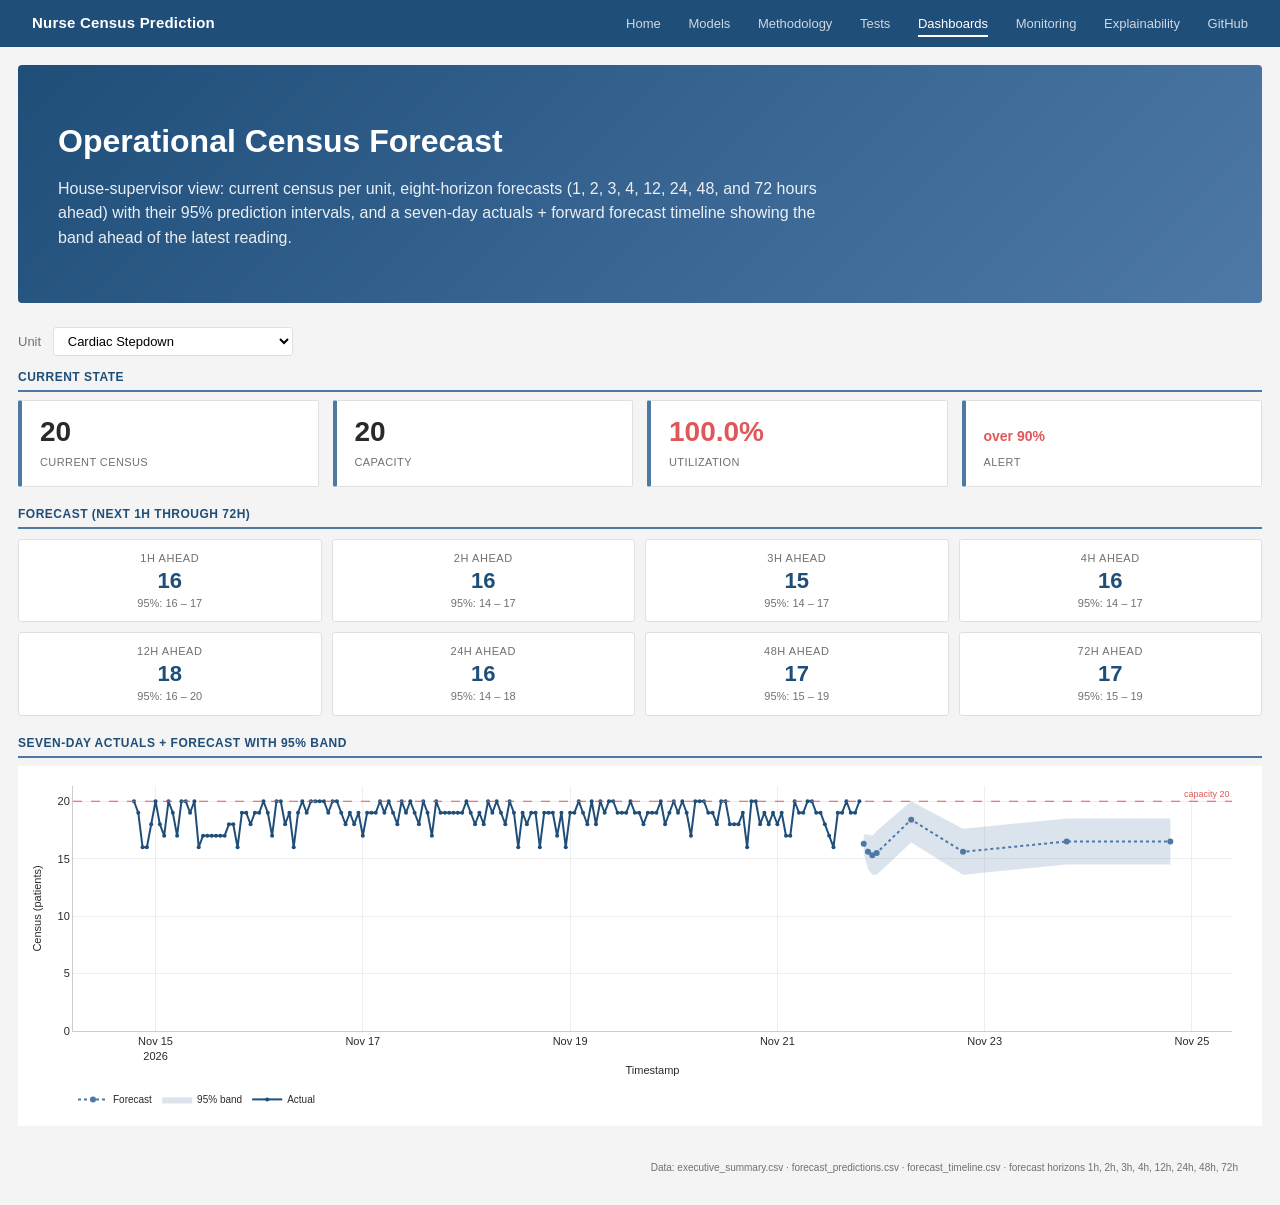
==== commit 2ba3f411: "chore: daily forecast refresh (2026-11-21 19:15 UTC)" ====
--- a/docs/dashboard1.html
+++ b/docs/dashboard1.html
@@ -48,7 +48,7 @@
   <section class="section">
     <div style="margin:0 0 12px;">
       <label for="unit-select" style="font-size:13px;color:var(--muted);margin-right:8px;">Unit</label>
-      <select id="unit-select" style="font-size:13px;padding:5px 10px;border:1px solid var(--border);border-radius:3px;background:#fff;min-width:240px;"><option value="Progressive Care">Progressive Care</option><option value="Cardiac Stepdown">Cardiac Stepdown</option><option value="Neuro Stepdown">Neuro Stepdown</option><option value="Surgical 2 West">Surgical 2 West</option><option value="Orthopedic 6 North">Orthopedic 6 North</option><option value="Medical-Surgical 3 North">Medical-Surgical 3 North</option><option value="Oncology 5 South">Oncology 5 South</option><option value="Telemetry 4 East">Telemetry 4 East</option><option value="Medical-Surgical 4 South">Medical-Surgical 4 South</option></select>
+      <select id="unit-select" style="font-size:13px;padding:5px 10px;border:1px solid var(--border);border-radius:3px;background:#fff;min-width:240px;"><option value="Cardiac Stepdown">Cardiac Stepdown</option><option value="Surgical 2 West">Surgical 2 West</option><option value="Neuro Stepdown">Neuro Stepdown</option><option value="Orthopedic 6 North">Orthopedic 6 North</option><option value="Medical-Surgical 4 South">Medical-Surgical 4 South</option><option value="Oncology 5 South">Oncology 5 South</option><option value="Telemetry 4 East">Telemetry 4 East</option><option value="Medical-Surgical 3 North">Medical-Surgical 3 North</option><option value="Progressive Care">Progressive Care</option></select>
     </div>
 
     <div class="section-title">Current state</div>
@@ -68,7 +68,7 @@
 
   <script>
     const layoutBase = {"font":{"family":"Segoe UI, Helvetica Neue, Arial, sans-serif","size":11,"color":"#2A2A2A"},"paper_bgcolor":"#FFFFFF","plot_bgcolor":"#FFFFFF","margin":{"t":30,"r":20,"b":50,"l":60},"hovermode":"closest","xaxis":{"gridcolor":"#EEEEEE","linecolor":"#CCCCCC","tickfont":{"size":11}},"yaxis":{"gridcolor":"#EEEEEE","linecolor":"#CCCCCC","tickfont":{"size":11}}};
-    const unitData = {"Medical-Surgical 3 North":{"uid":705089,"capacity":17,"current":15,"utilization":88.2,"alert":false,"cards":[{"horizon":1,"point":12.6,"lower":11.7,"upper":13.5,"overCapacity":false},{"horizon":2,"point":12.8,"lower":11.3,"upper":14.3,"overCapacity":false},{"horizon":3,"point":13.1,"lower":11.2,"upper":15,"overCapacity":false},{"horizon":4,"point":11.7,"lower":9.7,"upper":13.7,"overCapacity":false},{"horizon":12,"point":14,"lower":11.5,"upper":16.5,"overCapacity":false},{"horizon":24,"point":12.7,"lower":10.3,"upper":15.1,"overCapacity":false},{"horizon":48,"point":12.4,"lower":10,"upper":14.8,"overCapacity":false},{"horizon":72,"point":13.6,"lower":11.2,"upper":16,"overCapacity":false}],"actualsX":["2026-11-13 20:00:00","2026-11-13 21:00:00","2026-11-13 22:00:00","2026-11-13 23:00:00","2026-11-14 00:00:00","2026-11-14 01:00:00","2026-11-14 02:00:00","2026-11-14 03:00:00","2026-11-14 04:00:00","2026-11-14 05:00:00","2026-11-14 06:00:00","2026-11-14 07:00:00","2026-11-14 08:00:00","2026-11-14 09:00:00","2026-11-14 10:00:00","2026-11-14 11:00:00","2026-11-14 12:00:00","2026-11-14 13:00:00","2026-11-14 14:00:00","2026-11-14 15:00:00","2026-11-14 16:00:00","2026-11-14 17:00:00","2026-11-14 18:00:00","2026-11-14 19:00:00","2026-11-14 20:00:00","2026-11-14 21:00:00","2026-11-14 22:00:00","2026-11-14 23:00:00","2026-11-15 00:00:00","2026-11-15 01:00:00","2026-11-15 02:00:00","2026-11-15 03:00:00","2026-11-15 04:00:00","2026-11-15 05:00:00","2026-11-15 06:00:00","2026-11-15 07:00:00","2026-11-15 08:00:00","2026-11-15 09:00:00","2026-11-15 10:00:00","2026-11-15 11:00:00","2026-11-15 12:00:00","2026-11-15 13:00:00","2026-11-15 14:00:00","2026-11-15 15:00:00","2026-11-15 16:00:00","2026-11-15 17:00:00","2026-11-15 18:00:00","2026-11-15 19:00:00","2026-11-15 20:00:00","2026-11-15 21:00:00","2026-11-15 22:00:00","2026-11-15 23:00:00","2026-11-16 00:00:00","2026-11-16 01:00:00","2026-11-16 02:00:00","2026-11-16 03:00:00","2026-11-16 04:00:00","2026-11-16 05:00:00","2026-11-16 06:00:00","2026-11-16 07:00:00","2026-11-16 08:00:00","2026-11-16 09:00:00","2026-11-16 10:00:00","2026-11-16 11:00:00","2026-11-16 12:00:00","2026-11-16 13:00:00","2026-11-16 14:00:00","2026-11-16 15:00:00","2026-11-16 16:00:00","2026-11-16 17:00:00","2026-11-16 18:00:00","2026-11-16 19:00:00","2026-11-16 20:00:00","2026-11-16 21:00:00","2026-11-16 22:00:00","2026-11-16 23:00:00","2026-11-17 00:00:00","2026-11-17 01:00:00","2026-11-17 02:00:00","2026-11-17 03:00:00","2026-11-17 04:00:00","2026-11-17 05:00:00","2026-11-17 06:00:00","2026-11-17 07:00:00","2026-11-17 08:00:00","2026-11-17 09:00:00","2026-11-17 10:00:00","2026-11-17 11:00:00","2026-11-17 12:00:00","2026-11-17 13:00:00","2026-11-17 14:00:00","2026-11-17 15:00:00","2026-11-17 16:00:00","2026-11-17 17:00:00","2026-11-17 18:00:00","2026-11-17 19:00:00","2026-11-17 20:00:00","2026-11-17 21:00:00","2026-11-17 22:00:00","2026-11-17 23:00:00","2026-11-18 00:00:00","2026-11-18 01:00:00","2026-11-18 02:00:00","2026-11-18 03:00:00","2026-11-18 04:00:00","2026-11-18 05:00:00","2026-11-18 06:00:00","2026-11-18 07:00:00","2026-11-18 08:00:00","2026-11-18 09:00:00","2026-11-18 10:00:00","2026-11-18 11:00:00","2026-11-18 12:00:00","2026-11-18 13:00:00","2026-11-18 14:00:00","2026-11-18 15:00:00","2026-11-18 16:00:00","2026-11-18 17:00:00","2026-11-18 18:00:00","2026-11-18 19:00:00","2026-11-18 20:00:00","2026-11-18 21:00:00","2026-11-18 22:00:00","2026-11-18 23:00:00","2026-11-19 00:00:00","2026-11-19 01:00:00","2026-11-19 02:00:00","2026-11-19 03:00:00","2026-11-19 04:00:00","2026-11-19 05:00:00","2026-11-19 06:00:00","2026-11-19 07:00:00","2026-11-19 08:00:00","2026-11-19 09:00:00","2026-11-19 10:00:00","2026-11-19 11:00:00","2026-11-19 12:00:00","2026-11-19 13:00:00","2026-11-19 14:00:00","2026-11-19 15:00:00","2026-11-19 16:00:00","2026-11-19 17:00:00","2026-11-19 18:00:00","2026-11-19 19:00:00","2026-11-19 20:00:00","2026-11-19 21:00:00","2026-11-19 22:00:00","2026-11-19 23:00:00","2026-11-20 00:00:00","2026-11-20 01:00:00","2026-11-20 02:00:00","2026-11-20 03:00:00","2026-11-20 04:00:00","2026-11-20 05:00:00","2026-11-20 06:00:00","2026-11-20 07:00:00","2026-11-20 08:00:00","2026-11-20 09:00:00","2026-11-20 10:00:00","2026-11-20 11:00:00","2026-11-20 12:00:00","2026-11-20 13:00:00","2026-11-20 14:00:00","2026-11-20 15:00:00","2026-11-20 16:00:00","2026-11-20 17:00:00","2026-11-20 18:00:00","2026-11-20 19:00:00","2026-11-20 20:00:00"],"actualsY":[16,16,15,16,16,15,16,14,17,14,17,16,14,17,14,16,13,17,16,16,14,14,15,14,13,14,16,16,13,17,16,13,15,16,15,16,16,14,15,16,12,16,16,15,16,16,13,16,16,13,13,16,16,15,15,17,14,16,17,17,16,15,15,13,14,17,15,17,16,16,16,16,13,16,17,14,17,17,12,16,17,16,15,16,15,15,17,13,17,17,16,17,16,17,16,16,14,16,13,14,14,16,15,14,16,16,15,15,16,15,16,16,14,17,17,14,17,16,16,13,15,16,15,17,13,16,16,16,16,16,14,16,16,17,16,13,16,15,17,13,13,16,14,15,17,16,15,15,15,15,15,16,15,16,15,17,17,17,16,17,16,14,16,16,13,13,15,17,15],"forecastX":["2026-11-20 21:00:00","2026-11-20 22:00:00","2026-11-20 23:00:00","2026-11-21 00:00:00","2026-11-21 08:00:00","2026-11-21 20:00:00","2026-11-22 20:00:00","2026-11-23 20:00:00"],"forecastY":[12.6,12.8,13.1,11.7,14,12.7,12.4,13.6],"forecastLower":[11.7,11.3,11.2,9.7,11.5,10.3,10,11.2],"forecastUpper":[13.5,14.3,15,13.7,16.5,15.1,14.8,16],"forecastHorizons":[1,2,3,4,12,24,48,72]},"Telemetry 4 East":{"uid":705090,"capacity":34,"current":26,"utilization":76.5,"alert":false,"cards":[{"horizon":1,"point":22.6,"lower":21.2,"upper":24,"overCapacity":false},{"horizon":2,"point":21.2,"lower":18.9,"upper":23.5,"overCapacity":false},{"horizon":3,"point":22.2,"lower":19.3,"upper":25.1,"overCapacity":false},{"horizon":4,"point":21.9,"lower":18.4,"upper":25.4,"overCapacity":false},{"horizon":12,"point":27,"lower":22.2,"upper":31.8,"overCapacity":false},{"horizon":24,"point":21.2,"lower":16.1,"upper":26.3,"overCapacity":false},{"horizon":48,"point":23.6,"lower":17.6,"upper":29.6,"overCapacity":false},{"horizon":72,"point":23.4,"lower":17.5,"upper":29.3,"overCapacity":false}],"actualsX":["2026-11-13 20:00:00","2026-11-13 21:00:00","2026-11-13 22:00:00","2026-11-13 23:00:00","2026-11-14 00:00:00","2026-11-14 01:00:00","2026-11-14 02:00:00","2026-11-14 03:00:00","2026-11-14 04:00:00","2026-11-14 05:00:00","2026-11-14 06:00:00","2026-11-14 07:00:00","2026-11-14 08:00:00","2026-11-14 09:00:00","2026-11-14 10:00:00","2026-11-14 11:00:00","2026-11-14 12:00:00","2026-11-14 13:00:00","2026-11-14 14:00:00","2026-11-14 15:00:00","2026-11-14 16:00:00","2026-11-14 17:00:00","2026-11-14 18:00:00","2026-11-14 19:00:00","2026-11-14 20:00:00","2026-11-14 21:00:00","2026-11-14 22:00:00","2026-11-14 23:00:00","2026-11-15 00:00:00","2026-11-15 01:00:00","2026-11-15 02:00:00","2026-11-15 03:00:00","2026-11-15 04:00:00","2026-11-15 05:00:00","2026-11-15 06:00:00","2026-11-15 07:00:00","2026-11-15 08:00:00","2026-11-15 09:00:00","2026-11-15 10:00:00","2026-11-15 11:00:00","2026-11-15 12:00:00","2026-11-15 13:00:00","2026-11-15 14:00:00","2026-11-15 15:00:00","2026-11-15 16:00:00","2026-11-15 17:00:00","2026-11-15 18:00:00","2026-11-15 19:00:00","2026-11-15 20:00:00","2026-11-15 21:00:00","2026-11-15 22:00:00","2026-11-15 23:00:00","2026-11-16 00:00:00","2026-11-16 01:00:00","2026-11-16 02:00:00","2026-11-16 03:00:00","2026-11-16 04:00:00","2026-11-16 05:00:00","2026-11-16 06:00:00","2026-11-16 07:00:00","2026-11-16 08:00:00","2026-11-16 09:00:00","2026-11-16 10:00:00","2026-11-16 11:00:00","2026-11-16 12:00:00","2026-11-16 13:00:00","2026-11-16 14:00:00","2026-11-16 15:00:00","2026-11-16 16:00:00","2026-11-16 17:00:00","2026-11-16 18:00:00","2026-11-16 19:00:00","2026-11-16 20:00:00","2026-11-16 21:00:00","2026-11-16 22:00:00","2026-11-16 23:00:00","2026-11-17 00:00:00","2026-11-17 01:00:00","2026-11-17 02:00:00","2026-11-17 03:00:00","2026-11-17 04:00:00","2026-11-17 05:00:00","2026-11-17 06:00:00","2026-11-17 07:00:00","2026-11-17 08:00:00","2026-11-17 09:00:00","2026-11-17 10:00:00","2026-11-17 11:00:00","2026-11-17 12:00:00","2026-11-17 13:00:00","2026-11-17 14:00:00","2026-11-17 15:00:00","2026-11-17 16:00:00","2026-11-17 17:00:00","2026-11-17 18:00:00","2026-11-17 19:00:00","2026-11-17 20:00:00","2026-11-17 21:00:00","2026-11-17 22:00:00","2026-11-17 23:00:00","2026-11-18 00:00:00","2026-11-18 01:00:00","2026-11-18 02:00:00","2026-11-18 03:00:00","2026-11-18 04:00:00","2026-11-18 05:00:00","2026-11-18 06:00:00","2026-11-18 07:00:00","2026-11-18 08:00:00","2026-11-18 09:00:00","2026-11-18 10:00:00","2026-11-18 11:00:00","2026-11-18 12:00:00","2026-11-18 13:00:00","2026-11-18 14:00:00","2026-11-18 15:00:00","2026-11-18 16:00:00","2026-11-18 17:00:00","2026-11-18 18:00:00","2026-11-18 19:00:00","2026-11-18 20:00:00","2026-11-18 21:00:00","2026-11-18 22:00:00","2026-11-18 23:00:00","2026-11-19 00:00:00","2026-11-19 01:00:00","2026-11-19 02:00:00","2026-11-19 03:00:00","2026-11-19 04:00:00","2026-11-19 05:00:00","2026-11-19 06:00:00","2026-11-19 07:00:00","2026-11-19 08:00:00","2026-11-19 09:00:00","2026-11-19 10:00:00","2026-11-19 11:00:00","2026-11-19 12:00:00","2026-11-19 13:00:00","2026-11-19 14:00:00","2026-11-19 15:00:00","2026-11-19 16:00:00","2026-11-19 17:00:00","2026-11-19 18:00:00","2026-11-19 19:00:00","2026-11-19 20:00:00","2026-11-19 21:00:00","2026-11-19 22:00:00","2026-11-19 23:00:00","2026-11-20 00:00:00","2026-11-20 01:00:00","2026-11-20 02:00:00","2026-11-20 03:00:00","2026-11-20 04:00:00","2026-11-20 05:00:00","2026-11-20 06:00:00","2026-11-20 07:00:00","2026-11-20 08:00:00","2026-11-20 09:00:00","2026-11-20 10:00:00","2026-11-20 11:00:00","2026-11-20 12:00:00","2026-11-20 13:00:00","2026-11-20 14:00:00","2026-11-20 15:00:00","2026-11-20 16:00:00","2026-11-20 17:00:00","2026-11-20 18:00:00","2026-11-20 19:00:00","2026-11-20 20:00:00"],"actualsY":[30,31,22,29,23,29,29,30,30,22,22,30,28,31,24,26,28,23,29,26,22,26,27,26,28,30,25,29,22,29,22,27,23,25,28,26,29,27,27,29,30,22,23,23,26,26,22,29,31,25,30,30,27,24,29,22,29,27,31,26,25,31,25,27,22,27,31,29,29,30,30,31,28,22,25,26,24,28,23,29,27,31,27,27,24,29,27,25,28,32,24,23,25,29,29,25,29,31,23,26,28,22,25,26,26,26,29,31,26,29,32,22,27,31,30,29,28,25,31,23,24,27,29,31,30,28,28,31,23,29,26,32,22,23,32,27,23,28,31,24,32,23,26,29,27,24,25,31,26,28,26,26,23,24,23,30,31,30,31,31,31,27,29,22,23,24,24,26,26],"forecastX":["2026-11-20 21:00:00","2026-11-20 22:00:00","2026-11-20 23:00:00","2026-11-21 00:00:00","2026-11-21 08:00:00","2026-11-21 20:00:00","2026-11-22 20:00:00","2026-11-23 20:00:00"],"forecastY":[22.6,21.2,22.2,21.9,27,21.2,23.6,23.4],"forecastLower":[21.2,18.9,19.3,18.4,22.2,16.1,17.6,17.5],"forecastUpper":[24,23.5,25.1,25.4,31.8,26.3,29.6,29.3],"forecastHorizons":[1,2,3,4,12,24,48,72]},"Cardiac Stepdown":{"uid":705091,"capacity":20,"current":19,"utilization":95,"alert":true,"cards":[{"horizon":1,"point":16.6,"lower":15.8,"upper":17.4,"overCapacity":false},{"horizon":2,"point":15.9,"lower":14.4,"upper":17.4,"overCapacity":false},{"horizon":3,"point":16.1,"lower":14.4,"upper":17.8,"overCapacity":false},{"horizon":4,"point":14.9,"lower":13,"upper":16.8,"overCapacity":false},{"horizon":12,"point":17.9,"lower":15.9,"upper":19.9,"overCapacity":false},{"horizon":24,"point":15.1,"lower":13.1,"upper":17.1,"overCapacity":false},{"horizon":48,"point":15.1,"lower":13.1,"upper":17.1,"overCapacity":false},{"horizon":72,"point":16.6,"lower":14.6,"upper":18.6,"overCapacity":false}],"actualsX":["2026-11-13 20:00:00","2026-11-13 21:00:00","2026-11-13 22:00:00","2026-11-13 23:00:00","2026-11-14 00:00:00","2026-11-14 01:00:00","2026-11-14 02:00:00","2026-11-14 03:00:00","2026-11-14 04:00:00","2026-11-14 05:00:00","2026-11-14 06:00:00","2026-11-14 07:00:00","2026-11-14 08:00:00","2026-11-14 09:00:00","2026-11-14 10:00:00","2026-11-14 11:00:00","2026-11-14 12:00:00","2026-11-14 13:00:00","2026-11-14 14:00:00","2026-11-14 15:00:00","2026-11-14 16:00:00","2026-11-14 17:00:00","2026-11-14 18:00:00","2026-11-14 19:00:00","2026-11-14 20:00:00","2026-11-14 21:00:00","2026-11-14 22:00:00","2026-11-14 23:00:00","2026-11-15 00:00:00","2026-11-15 01:00:00","2026-11-15 02:00:00","2026-11-15 03:00:00","2026-11-15 04:00:00","2026-11-15 05:00:00","2026-11-15 06:00:00","2026-11-15 07:00:00","2026-11-15 08:00:00","2026-11-15 09:00:00","2026-11-15 10:00:00","2026-11-15 11:00:00","2026-11-15 12:00:00","2026-11-15 13:00:00","2026-11-15 14:00:00","2026-11-15 15:00:00","2026-11-15 16:00:00","2026-11-15 17:00:00","2026-11-15 18:00:00","2026-11-15 19:00:00","2026-11-15 20:00:00","2026-11-15 21:00:00","2026-11-15 22:00:00","2026-11-15 23:00:00","2026-11-16 00:00:00","2026-11-16 01:00:00","2026-11-16 02:00:00","2026-11-16 03:00:00","2026-11-16 04:00:00","2026-11-16 05:00:00","2026-11-16 06:00:00","2026-11-16 07:00:00","2026-11-16 08:00:00","2026-11-16 09:00:00","2026-11-16 10:00:00","2026-11-16 11:00:00","2026-11-16 12:00:00","2026-11-16 13:00:00","2026-11-16 14:00:00","2026-11-16 15:00:00","2026-11-16 16:00:00","2026-11-16 17:00:00","2026-11-16 18:00:00","2026-11-16 19:00:00","2026-11-16 20:00:00","2026-11-16 21:00:00","2026-11-16 22:00:00","2026-11-16 23:00:00","2026-11-17 00:00:00","2026-11-17 01:00:00","2026-11-17 02:00:00","2026-11-17 03:00:00","2026-11-17 04:00:00","2026-11-17 05:00:00","2026-11-17 06:00:00","2026-11-17 07:00:00","2026-11-17 08:00:00","2026-11-17 09:00:00","2026-11-17 10:00:00","2026-11-17 11:00:00","2026-11-17 12:00:00","2026-11-17 13:00:00","2026-11-17 14:00:00","2026-11-17 15:00:00","2026-11-17 16:00:00","2026-11-17 17:00:00","2026-11-17 18:00:00","2026-11-17 19:00:00","2026-11-17 20:00:00","2026-11-17 21:00:00","2026-11-17 22:00:00","2026-11-17 23:00:00","2026-11-18 00:00:00","2026-11-18 01:00:00","2026-11-18 02:00:00","2026-11-18 03:00:00","2026-11-18 04:00:00","2026-11-18 05:00:00","2026-11-18 06:00:00","2026-11-18 07:00:00","2026-11-18 08:00:00","2026-11-18 09:00:00","2026-11-18 10:00:00","2026-11-18 11:00:00","2026-11-18 12:00:00","2026-11-18 13:00:00","2026-11-18 14:00:00","2026-11-18 15:00:00","2026-11-18 16:00:00","2026-11-18 17:00:00","2026-11-18 18:00:00","2026-11-18 19:00:00","2026-11-18 20:00:00","2026-11-18 21:00:00","2026-11-18 22:00:00","2026-11-18 23:00:00","2026-11-19 00:00:00","2026-11-19 01:00:00","2026-11-19 02:00:00","2026-11-19 03:00:00","2026-11-19 04:00:00","2026-11-19 05:00:00","2026-11-19 06:00:00","2026-11-19 07:00:00","2026-11-19 08:00:00","2026-11-19 09:00:00","2026-11-19 10:00:00","2026-11-19 11:00:00","2026-11-19 12:00:00","2026-11-19 13:00:00","2026-11-19 14:00:00","2026-11-19 15:00:00","2026-11-19 16:00:00","2026-11-19 17:00:00","2026-11-19 18:00:00","2026-11-19 19:00:00","2026-11-19 20:00:00","2026-11-19 21:00:00","2026-11-19 22:00:00","2026-11-19 23:00:00","2026-11-20 00:00:00","2026-11-20 01:00:00","2026-11-20 02:00:00","2026-11-20 03:00:00","2026-11-20 04:00:00","2026-11-20 05:00:00","2026-11-20 06:00:00","2026-11-20 07:00:00","2026-11-20 08:00:00","2026-11-20 09:00:00","2026-11-20 10:00:00","2026-11-20 11:00:00","2026-11-20 12:00:00","2026-11-20 13:00:00","2026-11-20 14:00:00","2026-11-20 15:00:00","2026-11-20 16:00:00","2026-11-20 17:00:00","2026-11-20 18:00:00","2026-11-20 19:00:00","2026-11-20 20:00:00"],"actualsY":[20,19,16,19,19,19,20,16,20,20,18,20,20,19,19,20,19,19,20,20,20,19,19,19,19,19,16,19,18,20,19,20,18,20,20,19,20,20,20,20,17,17,17,18,19,19,19,19,19,19,18,19,20,20,19,16,20,20,20,18,19,19,17,19,19,19,17,19,20,18,19,19,18,16,17,19,17,19,19,19,19,19,19,20,19,17,18,19,18,19,19,18,19,20,20,20,19,16,16,19,20,20,19,18,19,19,19,20,19,19,18,20,20,20,19,19,18,19,19,20,17,18,17,19,17,19,19,19,20,17,19,20,19,20,19,20,19,20,18,20,18,19,18,18,18,17,19,19,20,16,20,19,20,19,19,18,19,18,19,20,20,20,20,19,18,17,20,20,19],"forecastX":["2026-11-20 21:00:00","2026-11-20 22:00:00","2026-11-20 23:00:00","2026-11-21 00:00:00","2026-11-21 08:00:00","2026-11-21 20:00:00","2026-11-22 20:00:00","2026-11-23 20:00:00"],"forecastY":[16.6,15.9,16.1,14.9,17.9,15.1,15.1,16.6],"forecastLower":[15.8,14.4,14.4,13,15.9,13.1,13.1,14.6],"forecastUpper":[17.4,17.4,17.8,16.8,19.9,17.1,17.1,18.6],"forecastHorizons":[1,2,3,4,12,24,48,72]},"Oncology 5 South":{"uid":705092,"capacity":12,"current":10,"utilization":83.3,"alert":false,"cards":[{"horizon":1,"point":8.6,"lower":7.8,"upper":9.4,"overCapacity":false},{"horizon":2,"point":8.3,"lower":6.8,"upper":9.8,"overCapacity":false},{"horizon":3,"point":8.5,"lower":6.7,"upper":10.3,"overCapacity":false},{"horizon":4,"point":7.8,"lower":6,"upper":9.6,"overCapacity":false},{"horizon":12,"point":10.3,"lower":8.3,"upper":12,"overCapacity":false},{"horizon":24,"point":8.7,"lower":6.8,"upper":10.6,"overCapacity":false},{"horizon":48,"point":8,"lower":6,"upper":10,"overCapacity":false},{"horizon":72,"point":9.3,"lower":7.7,"upper":10.9,"overCapacity":false}],"actualsX":["2026-11-13 20:00:00","2026-11-13 21:00:00","2026-11-13 22:00:00","2026-11-13 23:00:00","2026-11-14 00:00:00","2026-11-14 01:00:00","2026-11-14 02:00:00","2026-11-14 03:00:00","2026-11-14 04:00:00","2026-11-14 05:00:00","2026-11-14 06:00:00","2026-11-14 07:00:00","2026-11-14 08:00:00","2026-11-14 09:00:00","2026-11-14 10:00:00","2026-11-14 11:00:00","2026-11-14 12:00:00","2026-11-14 13:00:00","2026-11-14 14:00:00","2026-11-14 15:00:00","2026-11-14 16:00:00","2026-11-14 17:00:00","2026-11-14 18:00:00","2026-11-14 19:00:00","2026-11-14 20:00:00","2026-11-14 21:00:00","2026-11-14 22:00:00","2026-11-14 23:00:00","2026-11-15 00:00:00","2026-11-15 01:00:00","2026-11-15 02:00:00","2026-11-15 03:00:00","2026-11-15 04:00:00","2026-11-15 05:00:00","2026-11-15 06:00:00","2026-11-15 07:00:00","2026-11-15 08:00:00","2026-11-15 09:00:00","2026-11-15 10:00:00","2026-11-15 11:00:00","2026-11-15 12:00:00","2026-11-15 13:00:00","2026-11-15 14:00:00","2026-11-15 15:00:00","2026-11-15 16:00:00","2026-11-15 17:00:00","2026-11-15 18:00:00","2026-11-15 19:00:00","2026-11-15 20:00:00","2026-11-15 21:00:00","2026-11-15 22:00:00","2026-11-15 23:00:00","2026-11-16 00:00:00","2026-11-16 01:00:00","2026-11-16 02:00:00","2026-11-16 03:00:00","2026-11-16 04:00:00","2026-11-16 05:00:00","2026-11-16 06:00:00","2026-11-16 07:00:00","2026-11-16 08:00:00","2026-11-16 09:00:00","2026-11-16 10:00:00","2026-11-16 11:00:00","2026-11-16 12:00:00","2026-11-16 13:00:00","2026-11-16 14:00:00","2026-11-16 15:00:00","2026-11-16 16:00:00","2026-11-16 17:00:00","2026-11-16 18:00:00","2026-11-16 19:00:00","2026-11-16 20:00:00","2026-11-16 21:00:00","2026-11-16 22:00:00","2026-11-16 23:00:00","2026-11-17 00:00:00","2026-11-17 01:00:00","2026-11-17 02:00:00","2026-11-17 03:00:00","2026-11-17 04:00:00","2026-11-17 05:00:00","2026-11-17 06:00:00","2026-11-17 07:00:00","2026-11-17 08:00:00","2026-11-17 09:00:00","2026-11-17 10:00:00","2026-11-17 11:00:00","2026-11-17 12:00:00","2026-11-17 13:00:00","2026-11-17 14:00:00","2026-11-17 15:00:00","2026-11-17 16:00:00","2026-11-17 17:00:00","2026-11-17 18:00:00","2026-11-17 19:00:00","2026-11-17 20:00:00","2026-11-17 21:00:00","2026-11-17 22:00:00","2026-11-17 23:00:00","2026-11-18 00:00:00","2026-11-18 01:00:00","2026-11-18 02:00:00","2026-11-18 03:00:00","2026-11-18 04:00:00","2026-11-18 05:00:00","2026-11-18 06:00:00","2026-11-18 07:00:00","2026-11-18 08:00:00","2026-11-18 09:00:00","2026-11-18 10:00:00","2026-11-18 11:00:00","2026-11-18 12:00:00","2026-11-18 13:00:00","2026-11-18 14:00:00","2026-11-18 15:00:00","2026-11-18 16:00:00","2026-11-18 17:00:00","2026-11-18 18:00:00","2026-11-18 19:00:00","2026-11-18 20:00:00","2026-11-18 21:00:00","2026-11-18 22:00:00","2026-11-18 23:00:00","2026-11-19 00:00:00","2026-11-19 01:00:00","2026-11-19 02:00:00","2026-11-19 03:00:00","2026-11-19 04:00:00","2026-11-19 05:00:00","2026-11-19 06:00:00","2026-11-19 07:00:00","2026-11-19 08:00:00","2026-11-19 09:00:00","2026-11-19 10:00:00","2026-11-19 11:00:00","2026-11-19 12:00:00","2026-11-19 13:00:00","2026-11-19 14:00:00","2026-11-19 15:00:00","2026-11-19 16:00:00","2026-11-19 17:00:00","2026-11-19 18:00:00","2026-11-19 19:00:00","2026-11-19 20:00:00","2026-11-19 21:00:00","2026-11-19 22:00:00","2026-11-19 23:00:00","2026-11-20 00:00:00","2026-11-20 01:00:00","2026-11-20 02:00:00","2026-11-20 03:00:00","2026-11-20 04:00:00","2026-11-20 05:00:00","2026-11-20 06:00:00","2026-11-20 07:00:00","2026-11-20 08:00:00","2026-11-20 09:00:00","2026-11-20 10:00:00","2026-11-20 11:00:00","2026-11-20 12:00:00","2026-11-20 13:00:00","2026-11-20 14:00:00","2026-11-20 15:00:00","2026-11-20 16:00:00","2026-11-20 17:00:00","2026-11-20 18:00:00","2026-11-20 19:00:00","2026-11-20 20:00:00"],"actualsY":[12,9,10,10,11,8,10,11,11,11,9,8,12,11,11,11,11,11,11,12,10,11,10,12,10,12,9,12,8,9,9,11,10,12,11,10,10,11,10,11,11,10,11,11,11,10,12,11,11,11,10,11,12,9,11,12,11,10,10,11,12,11,11,9,12,11,11,8,12,12,10,9,11,12,11,10,11,10,11,11,12,11,12,11,11,11,12,9,8,10,11,12,12,11,11,10,11,11,9,9,12,11,8,11,12,12,11,12,12,11,11,11,12,11,11,12,11,11,11,11,11,10,10,8,11,10,12,9,11,11,9,11,9,9,10,11,12,11,11,12,11,11,10,9,12,11,10,11,11,11,10,10,11,12,11,12,11,11,12,10,9,12,8,10,9,8,11,11,10],"forecastX":["2026-11-20 21:00:00","2026-11-20 22:00:00","2026-11-20 23:00:00","2026-11-21 00:00:00","2026-11-21 08:00:00","2026-11-21 20:00:00","2026-11-22 20:00:00","2026-11-23 20:00:00"],"forecastY":[8.6,8.3,8.5,7.8,10.3,8.7,8,9.3],"forecastLower":[7.8,6.8,6.7,6,8.3,6.8,6,7.7],"forecastUpper":[9.4,9.8,10.3,9.6,12,10.6,10,10.9],"forecastHorizons":[1,2,3,4,12,24,48,72]},"Surgical 2 West":{"uid":21334825,"capacity":13,"current":12,"utilization":92.3,"alert":true,"cards":[{"horizon":1,"point":10.3,"lower":9.5,"upper":11.1,"overCapacity":false},{"horizon":2,"point":10.7,"lower":9.4,"upper":12,"overCapacity":false},{"horizon":3,"point":10.1,"lower":8.6,"upper":11.6,"overCapacity":false},{"horizon":4,"point":9.3,"lower":7.7,"upper":10.9,"overCapacity":false},{"horizon":12,"point":11.5,"lower":9.8,"upper":13,"overCapacity":false},{"horizon":24,"point":10,"lower":7.9,"upper":12.1,"overCapacity":false},{"horizon":48,"point":9.3,"lower":7.6,"upper":11,"overCapacity":false},{"horizon":72,"point":10.3,"lower":8.2,"upper":12.4,"overCapacity":false}],"actualsX":["2026-11-13 20:00:00","2026-11-13 21:00:00","2026-11-13 22:00:00","2026-11-13 23:00:00","2026-11-14 00:00:00","2026-11-14 01:00:00","2026-11-14 02:00:00","2026-11-14 03:00:00","2026-11-14 04:00:00","2026-11-14 05:00:00","2026-11-14 06:00:00","2026-11-14 07:00:00","2026-11-14 08:00:00","2026-11-14 09:00:00","2026-11-14 10:00:00","2026-11-14 11:00:00","2026-11-14 12:00:00","2026-11-14 13:00:00","2026-11-14 14:00:00","2026-11-14 15:00:00","2026-11-14 16:00:00","2026-11-14 17:00:00","2026-11-14 18:00:00","2026-11-14 19:00:00","2026-11-14 20:00:00","2026-11-14 21:00:00","2026-11-14 22:00:00","2026-11-14 23:00:00","2026-11-15 00:00:00","2026-11-15 01:00:00","2026-11-15 02:00:00","2026-11-15 03:00:00","2026-11-15 04:00:00","2026-11-15 05:00:00","2026-11-15 06:00:00","2026-11-15 07:00:00","2026-11-15 08:00:00","2026-11-15 09:00:00","2026-11-15 10:00:00","2026-11-15 11:00:00","2026-11-15 12:00:00","2026-11-15 13:00:00","2026-11-15 14:00:00","2026-11-15 15:00:00","2026-11-15 16:00:00","2026-11-15 17:00:00","2026-11-15 18:00:00","2026-11-15 19:00:00","2026-11-15 20:00:00","2026-11-15 21:00:00","2026-11-15 22:00:00","2026-11-15 23:00:00","2026-11-16 00:00:00","2026-11-16 01:00:00","2026-11-16 02:00:00","2026-11-16 03:00:00","2026-11-16 04:00:00","2026-11-16 05:00:00","2026-11-16 06:00:00","2026-11-16 07:00:00","2026-11-16 08:00:00","2026-11-16 09:00:00","2026-11-16 10:00:00","2026-11-16 11:00:00","2026-11-16 12:00:00","2026-11-16 13:00:00","2026-11-16 14:00:00","2026-11-16 15:00:00","2026-11-16 16:00:00","2026-11-16 17:00:00","2026-11-16 18:00:00","2026-11-16 19:00:00","2026-11-16 20:00:00","2026-11-16 21:00:00","2026-11-16 22:00:00","2026-11-16 23:00:00","2026-11-17 00:00:00","2026-11-17 01:00:00","2026-11-17 02:00:00","2026-11-17 03:00:00","2026-11-17 04:00:00","2026-11-17 05:00:00","2026-11-17 06:00:00","2026-11-17 07:00:00","2026-11-17 08:00:00","2026-11-17 09:00:00","2026-11-17 10:00:00","2026-11-17 11:00:00","2026-11-17 12:00:00","2026-11-17 13:00:00","2026-11-17 14:00:00","2026-11-17 15:00:00","2026-11-17 16:00:00","2026-11-17 17:00:00","2026-11-17 18:00:00","2026-11-17 19:00:00","2026-11-17 20:00:00","2026-11-17 21:00:00","2026-11-17 22:00:00","2026-11-17 23:00:00","2026-11-18 00:00:00","2026-11-18 01:00:00","2026-11-18 02:00:00","2026-11-18 03:00:00","2026-11-18 04:00:00","2026-11-18 05:00:00","2026-11-18 06:00:00","2026-11-18 07:00:00","2026-11-18 08:00:00","2026-11-18 09:00:00","2026-11-18 10:00:00","2026-11-18 11:00:00","2026-11-18 12:00:00","2026-11-18 13:00:00","2026-11-18 14:00:00","2026-11-18 15:00:00","2026-11-18 16:00:00","2026-11-18 17:00:00","2026-11-18 18:00:00","2026-11-18 19:00:00","2026-11-18 20:00:00","2026-11-18 21:00:00","2026-11-18 22:00:00","2026-11-18 23:00:00","2026-11-19 00:00:00","2026-11-19 01:00:00","2026-11-19 02:00:00","2026-11-19 03:00:00","2026-11-19 04:00:00","2026-11-19 05:00:00","2026-11-19 06:00:00","2026-11-19 07:00:00","2026-11-19 08:00:00","2026-11-19 09:00:00","2026-11-19 10:00:00","2026-11-19 11:00:00","2026-11-19 12:00:00","2026-11-19 13:00:00","2026-11-19 14:00:00","2026-11-19 15:00:00","2026-11-19 16:00:00","2026-11-19 17:00:00","2026-11-19 18:00:00","2026-11-19 19:00:00","2026-11-19 20:00:00","2026-11-19 21:00:00","2026-11-19 22:00:00","2026-11-19 23:00:00","2026-11-20 00:00:00","2026-11-20 01:00:00","2026-11-20 02:00:00","2026-11-20 03:00:00","2026-11-20 04:00:00","2026-11-20 05:00:00","2026-11-20 06:00:00","2026-11-20 07:00:00","2026-11-20 08:00:00","2026-11-20 09:00:00","2026-11-20 10:00:00","2026-11-20 11:00:00","2026-11-20 12:00:00","2026-11-20 13:00:00","2026-11-20 14:00:00","2026-11-20 15:00:00","2026-11-20 16:00:00","2026-11-20 17:00:00","2026-11-20 18:00:00","2026-11-20 19:00:00","2026-11-20 20:00:00"],"actualsY":[12,13,12,12,12,12,12,12,12,12,12,13,12,13,13,13,13,11,12,12,11,11,11,11,11,13,10,13,12,12,12,11,12,12,12,12,12,13,12,11,11,13,13,13,12,12,12,13,12,12,13,12,13,13,12,12,13,12,12,12,12,12,13,12,12,11,12,12,13,13,13,10,12,11,12,10,12,12,12,13,12,12,13,13,13,10,12,12,12,12,12,11,12,13,13,13,12,11,12,12,12,13,13,12,12,13,12,13,13,13,13,13,13,13,13,12,13,11,13,12,12,10,11,10,12,12,11,13,12,13,12,13,12,12,11,12,13,11,12,12,10,13,12,10,13,13,10,11,10,10,12,12,13,10,12,13,13,12,11,13,13,12,12,11,12,13,12,12,12],"forecastX":["2026-11-20 21:00:00","2026-11-20 22:00:00","2026-11-20 23:00:00","2026-11-21 00:00:00","2026-11-21 08:00:00","2026-11-21 20:00:00","2026-11-22 20:00:00","2026-11-23 20:00:00"],"forecastY":[10.3,10.7,10.1,9.3,11.5,10,9.3,10.3],"forecastLower":[9.5,9.4,8.6,7.7,9.8,7.9,7.6,8.2],"forecastUpper":[11.1,12,11.6,10.9,13,12.1,11,12.4],"forecastHorizons":[1,2,3,4,12,24,48,72]},"Orthopedic 6 North":{"uid":21336305,"capacity":13,"current":12,"utilization":92.3,"alert":true,"cards":[{"horizon":1,"point":10.4,"lower":9.6,"upper":11.2,"overCapacity":false},{"horizon":2,"point":10.2,"lower":9,"upper":11.4,"overCapacity":false},{"horizon":3,"point":10.1,"lower":8.7,"upper":11.5,"overCapacity":false},{"horizon":4,"point":9.6,"lower":8.2,"upper":11,"overCapacity":false},{"horizon":12,"point":11.4,"lower":9.9,"upper":12.9,"overCapacity":false},{"horizon":24,"point":9.9,"lower":8.3,"upper":11.5,"overCapacity":false},{"horizon":48,"point":9.8,"lower":8.2,"upper":11.4,"overCapacity":false},{"horizon":72,"point":10.4,"lower":8.9,"upper":11.9,"overCapacity":false}],"actualsX":["2026-11-13 20:00:00","2026-11-13 21:00:00","2026-11-13 22:00:00","2026-11-13 23:00:00","2026-11-14 00:00:00","2026-11-14 01:00:00","2026-11-14 02:00:00","2026-11-14 03:00:00","2026-11-14 04:00:00","2026-11-14 05:00:00","2026-11-14 06:00:00","2026-11-14 07:00:00","2026-11-14 08:00:00","2026-11-14 09:00:00","2026-11-14 10:00:00","2026-11-14 11:00:00","2026-11-14 12:00:00","2026-11-14 13:00:00","2026-11-14 14:00:00","2026-11-14 15:00:00","2026-11-14 16:00:00","2026-11-14 17:00:00","2026-11-14 18:00:00","2026-11-14 19:00:00","2026-11-14 20:00:00","2026-11-14 21:00:00","2026-11-14 22:00:00","2026-11-14 23:00:00","2026-11-15 00:00:00","2026-11-15 01:00:00","2026-11-15 02:00:00","2026-11-15 03:00:00","2026-11-15 04:00:00","2026-11-15 05:00:00","2026-11-15 06:00:00","2026-11-15 07:00:00","2026-11-15 08:00:00","2026-11-15 09:00:00","2026-11-15 10:00:00","2026-11-15 11:00:00","2026-11-15 12:00:00","2026-11-15 13:00:00","2026-11-15 14:00:00","2026-11-15 15:00:00","2026-11-15 16:00:00","2026-11-15 17:00:00","2026-11-15 18:00:00","2026-11-15 19:00:00","2026-11-15 20:00:00","2026-11-15 21:00:00","2026-11-15 22:00:00","2026-11-15 23:00:00","2026-11-16 00:00:00","2026-11-16 01:00:00","2026-11-16 02:00:00","2026-11-16 03:00:00","2026-11-16 04:00:00","2026-11-16 05:00:00","2026-11-16 06:00:00","2026-11-16 07:00:00","2026-11-16 08:00:00","2026-11-16 09:00:00","2026-11-16 10:00:00","2026-11-16 11:00:00","2026-11-16 12:00:00","2026-11-16 13:00:00","2026-11-16 14:00:00","2026-11-16 15:00:00","2026-11-16 16:00:00","2026-11-16 17:00:00","2026-11-16 18:00:00","2026-11-16 19:00:00","2026-11-16 20:00:00","2026-11-16 21:00:00","2026-11-16 22:00:00","2026-11-16 23:00:00","2026-11-17 00:00:00","2026-11-17 01:00:00","2026-11-17 02:00:00","2026-11-17 03:00:00","2026-11-17 04:00:00","2026-11-17 05:00:00","2026-11-17 06:00:00","2026-11-17 07:00:00","2026-11-17 08:00:00","2026-11-17 09:00:00","2026-11-17 10:00:00","2026-11-17 11:00:00","2026-11-17 12:00:00","2026-11-17 13:00:00","2026-11-17 14:00:00","2026-11-17 15:00:00","2026-11-17 16:00:00","2026-11-17 17:00:00","2026-11-17 18:00:00","2026-11-17 19:00:00","2026-11-17 20:00:00","2026-11-17 21:00:00","2026-11-17 22:00:00","2026-11-17 23:00:00","2026-11-18 00:00:00","2026-11-18 01:00:00","2026-11-18 02:00:00","2026-11-18 03:00:00","2026-11-18 04:00:00","2026-11-18 05:00:00","2026-11-18 06:00:00","2026-11-18 07:00:00","2026-11-18 08:00:00","2026-11-18 09:00:00","2026-11-18 10:00:00","2026-11-18 11:00:00","2026-11-18 12:00:00","2026-11-18 13:00:00","2026-11-18 14:00:00","2026-11-18 15:00:00","2026-11-18 16:00:00","2026-11-18 17:00:00","2026-11-18 18:00:00","2026-11-18 19:00:00","2026-11-18 20:00:00","2026-11-18 21:00:00","2026-11-18 22:00:00","2026-11-18 23:00:00","2026-11-19 00:00:00","2026-11-19 01:00:00","2026-11-19 02:00:00","2026-11-19 03:00:00","2026-11-19 04:00:00","2026-11-19 05:00:00","2026-11-19 06:00:00","2026-11-19 07:00:00","2026-11-19 08:00:00","2026-11-19 09:00:00","2026-11-19 10:00:00","2026-11-19 11:00:00","2026-11-19 12:00:00","2026-11-19 13:00:00","2026-11-19 14:00:00","2026-11-19 15:00:00","2026-11-19 16:00:00","2026-11-19 17:00:00","2026-11-19 18:00:00","2026-11-19 19:00:00","2026-11-19 20:00:00","2026-11-19 21:00:00","2026-11-19 22:00:00","2026-11-19 23:00:00","2026-11-20 00:00:00","2026-11-20 01:00:00","2026-11-20 02:00:00","2026-11-20 03:00:00","2026-11-20 04:00:00","2026-11-20 05:00:00","2026-11-20 06:00:00","2026-11-20 07:00:00","2026-11-20 08:00:00","2026-11-20 09:00:00","2026-11-20 10:00:00","2026-11-20 11:00:00","2026-11-20 12:00:00","2026-11-20 13:00:00","2026-11-20 14:00:00","2026-11-20 15:00:00","2026-11-20 16:00:00","2026-11-20 17:00:00","2026-11-20 18:00:00","2026-11-20 19:00:00","2026-11-20 20:00:00"],"actualsY":[12,12,12,12,12,11,12,12,12,11,12,12,11,13,12,12,10,13,12,13,13,11,12,12,12,11,12,11,12,12,12,13,11,12,13,12,13,13,12,11,11,13,12,13,12,12,11,13,12,12,12,12,12,13,12,12,12,12,12,13,12,12,12,13,12,13,12,11,13,12,12,12,12,13,12,12,13,12,12,12,12,12,12,12,12,12,13,13,12,13,13,13,12,13,12,12,12,13,12,13,13,12,12,11,12,12,12,13,12,13,12,12,12,12,12,12,12,13,13,13,10,11,12,12,12,13,12,13,12,12,12,12,13,13,12,12,12,12,12,12,13,11,11,13,12,11,13,13,13,12,13,13,12,13,12,13,12,12,11,13,13,13,12,13,12,12,10,12,12],"forecastX":["2026-11-20 21:00:00","2026-11-20 22:00:00","2026-11-20 23:00:00","2026-11-21 00:00:00","2026-11-21 08:00:00","2026-11-21 20:00:00","2026-11-22 20:00:00","2026-11-23 20:00:00"],"forecastY":[10.4,10.2,10.1,9.6,11.4,9.9,9.8,10.4],"forecastLower":[9.6,9,8.7,8.2,9.9,8.3,8.2,8.9],"forecastUpper":[11.2,11.4,11.5,11,12.9,11.5,11.4,11.9],"forecastHorizons":[1,2,3,4,12,24,48,72]},"Progressive Care":{"uid":97635816,"capacity":11,"current":11,"utilization":100,"alert":true,"cards":[{"horizon":1,"point":9.5,"lower":8.7,"upper":10.3,"overCapacity":false},{"horizon":2,"point":9.5,"lower":8.4,"upper":10.6,"overCapacity":false},{"horizon":3,"point":9.5,"lower":8.2,"upper":10.8,"overCapacity":false},{"horizon":4,"point":8.8,"lower":7.4,"upper":10.2,"overCapacity":false},{"horizon":12,"point":10.5,"lower":8.9,"upper":11,"overCapacity":false},{"horizon":24,"point":8.2,"lower":6.7,"upper":9.7,"overCapacity":false},{"horizon":48,"point":8.3,"lower":6.7,"upper":9.9,"overCapacity":false},{"horizon":72,"point":9,"lower":7.6,"upper":10.4,"overCapacity":false}],"actualsX":["2026-11-13 20:00:00","2026-11-13 21:00:00","2026-11-13 22:00:00","2026-11-13 23:00:00","2026-11-14 00:00:00","2026-11-14 01:00:00","2026-11-14 02:00:00","2026-11-14 03:00:00","2026-11-14 04:00:00","2026-11-14 05:00:00","2026-11-14 06:00:00","2026-11-14 07:00:00","2026-11-14 08:00:00","2026-11-14 09:00:00","2026-11-14 10:00:00","2026-11-14 11:00:00","2026-11-14 12:00:00","2026-11-14 13:00:00","2026-11-14 14:00:00","2026-11-14 15:00:00","2026-11-14 16:00:00","2026-11-14 17:00:00","2026-11-14 18:00:00","2026-11-14 19:00:00","2026-11-14 20:00:00","2026-11-14 21:00:00","2026-11-14 22:00:00","2026-11-14 23:00:00","2026-11-15 00:00:00","2026-11-15 01:00:00","2026-11-15 02:00:00","2026-11-15 03:00:00","2026-11-15 04:00:00","2026-11-15 05:00:00","2026-11-15 06:00:00","2026-11-15 07:00:00","2026-11-15 08:00:00","2026-11-15 09:00:00","2026-11-15 10:00:00","2026-11-15 11:00:00","2026-11-15 12:00:00","2026-11-15 13:00:00","2026-11-15 14:00:00","2026-11-15 15:00:00","2026-11-15 16:00:00","2026-11-15 17:00:00","2026-11-15 18:00:00","2026-11-15 19:00:00","2026-11-15 20:00:00","2026-11-15 21:00:00","2026-11-15 22:00:00","2026-11-15 23:00:00","2026-11-16 00:00:00","2026-11-16 01:00:00","2026-11-16 02:00:00","2026-11-16 03:00:00","2026-11-16 04:00:00","2026-11-16 05:00:00","2026-11-16 06:00:00","2026-11-16 07:00:00","2026-11-16 08:00:00","2026-11-16 09:00:00","2026-11-16 10:00:00","2026-11-16 11:00:00","2026-11-16 12:00:00","2026-11-16 13:00:00","2026-11-16 14:00:00","2026-11-16 15:00:00","2026-11-16 16:00:00","2026-11-16 17:00:00","2026-11-16 18:00:00","2026-11-16 19:00:00","2026-11-16 20:00:00","2026-11-16 21:00:00","2026-11-16 22:00:00","2026-11-16 23:00:00","2026-11-17 00:00:00","2026-11-17 01:00:00","2026-11-17 02:00:00","2026-11-17 03:00:00","2026-11-17 04:00:00","2026-11-17 05:00:00","2026-11-17 06:00:00","2026-11-17 07:00:00","2026-11-17 08:00:00","2026-11-17 09:00:00","2026-11-17 10:00:00","2026-11-17 11:00:00","2026-11-17 12:00:00","2026-11-17 13:00:00","2026-11-17 14:00:00","2026-11-17 15:00:00","2026-11-17 16:00:00","2026-11-17 17:00:00","2026-11-17 18:00:00","2026-11-17 19:00:00","2026-11-17 20:00:00","2026-11-17 21:00:00","2026-11-17 22:00:00","2026-11-17 23:00:00","2026-11-18 00:00:00","2026-11-18 01:00:00","2026-11-18 02:00:00","2026-11-18 03:00:00","2026-11-18 04:00:00","2026-11-18 05:00:00","2026-11-18 06:00:00","2026-11-18 07:00:00","2026-11-18 08:00:00","2026-11-18 09:00:00","2026-11-18 10:00:00","2026-11-18 11:00:00","2026-11-18 12:00:00","2026-11-18 13:00:00","2026-11-18 14:00:00","2026-11-18 15:00:00","2026-11-18 16:00:00","2026-11-18 17:00:00","2026-11-18 18:00:00","2026-11-18 19:00:00","2026-11-18 20:00:00","2026-11-18 21:00:00","2026-11-18 22:00:00","2026-11-18 23:00:00","2026-11-19 00:00:00","2026-11-19 01:00:00","2026-11-19 02:00:00","2026-11-19 03:00:00","2026-11-19 04:00:00","2026-11-19 05:00:00","2026-11-19 06:00:00","2026-11-19 07:00:00","2026-11-19 08:00:00","2026-11-19 09:00:00","2026-11-19 10:00:00","2026-11-19 11:00:00","2026-11-19 12:00:00","2026-11-19 13:00:00","2026-11-19 14:00:00","2026-11-19 15:00:00","2026-11-19 16:00:00","2026-11-19 17:00:00","2026-11-19 18:00:00","2026-11-19 19:00:00","2026-11-19 20:00:00","2026-11-19 21:00:00","2026-11-19 22:00:00","2026-11-19 23:00:00","2026-11-20 00:00:00","2026-11-20 01:00:00","2026-11-20 02:00:00","2026-11-20 03:00:00","2026-11-20 04:00:00","2026-11-20 05:00:00","2026-11-20 06:00:00","2026-11-20 07:00:00","2026-11-20 08:00:00","2026-11-20 09:00:00","2026-11-20 10:00:00","2026-11-20 11:00:00","2026-11-20 12:00:00","2026-11-20 13:00:00","2026-11-20 14:00:00","2026-11-20 15:00:00","2026-11-20 16:00:00","2026-11-20 17:00:00","2026-11-20 18:00:00","2026-11-20 19:00:00","2026-11-20 20:00:00"],"actualsY":[10,10,10,11,10,11,11,10,11,10,10,10,10,10,11,8,11,10,11,10,10,10,11,11,10,10,11,10,10,9,10,11,10,9,10,11,10,11,8,10,11,10,10,10,10,10,10,11,11,10,10,10,11,11,9,10,10,10,11,11,11,10,10,10,9,10,10,10,9,9,10,10,11,10,11,10,10,10,11,10,10,10,11,8,11,10,10,11,10,10,11,11,11,10,10,10,10,10,10,10,11,10,9,10,10,10,10,10,11,10,10,10,10,10,10,10,11,9,9,10,10,10,10,9,10,10,10,10,11,11,10,11,10,11,11,10,11,11,10,11,11,11,11,10,10,10,10,10,11,10,9,11,11,10,10,10,10,9,9,9,11,9,10,10,9,10,10,10,11],"forecastX":["2026-11-20 21:00:00","2026-11-20 22:00:00","2026-11-20 23:00:00","2026-11-21 00:00:00","2026-11-21 08:00:00","2026-11-21 20:00:00","2026-11-22 20:00:00","2026-11-23 20:00:00"],"forecastY":[9.5,9.5,9.5,8.8,10.5,8.2,8.3,9],"forecastLower":[8.7,8.4,8.2,7.4,8.9,6.7,6.7,7.6],"forecastUpper":[10.3,10.6,10.8,10.2,11,9.7,9.9,10.4],"forecastHorizons":[1,2,3,4,12,24,48,72]},"Neuro Stepdown":{"uid":1775257343,"capacity":20,"current":19,"utilization":95,"alert":true,"cards":[{"horizon":1,"point":16.3,"lower":15.3,"upper":17.3,"overCapacity":false},{"horizon":2,"point":16,"lower":14.3,"upper":17.7,"overCapacity":false},{"horizon":3,"point":15.9,"lower":13.9,"upper":17.9,"overCapacity":false},{"horizon":4,"point":14.3,"lower":12.1,"upper":16.5,"overCapacity":false},{"horizon":12,"point":18.2,"lower":15.8,"upper":20,"overCapacity":false},{"horizon":24,"point":14.6,"lower":12.3,"upper":16.9,"overCapacity":false},{"horizon":48,"point":15.7,"lower":13.2,"upper":18.2,"overCapacity":false},{"horizon":72,"point":16.3,"lower":13.8,"upper":18.8,"overCapacity":false}],"actualsX":["2026-11-13 20:00:00","2026-11-13 21:00:00","2026-11-13 22:00:00","2026-11-13 23:00:00","2026-11-14 00:00:00","2026-11-14 01:00:00","2026-11-14 02:00:00","2026-11-14 03:00:00","2026-11-14 04:00:00","2026-11-14 05:00:00","2026-11-14 06:00:00","2026-11-14 07:00:00","2026-11-14 08:00:00","2026-11-14 09:00:00","2026-11-14 10:00:00","2026-11-14 11:00:00","2026-11-14 12:00:00","2026-11-14 13:00:00","2026-11-14 14:00:00","2026-11-14 15:00:00","2026-11-14 16:00:00","2026-11-14 17:00:00","2026-11-14 18:00:00","2026-11-14 19:00:00","2026-11-14 20:00:00","2026-11-14 21:00:00","2026-11-14 22:00:00","2026-11-14 23:00:00","2026-11-15 00:00:00","2026-11-15 01:00:00","2026-11-15 02:00:00","2026-11-15 03:00:00","2026-11-15 04:00:00","2026-11-15 05:00:00","2026-11-15 06:00:00","2026-11-15 07:00:00","2026-11-15 08:00:00","2026-11-15 09:00:00","2026-11-15 10:00:00","2026-11-15 11:00:00","2026-11-15 12:00:00","2026-11-15 13:00:00","2026-11-15 14:00:00","2026-11-15 15:00:00","2026-11-15 16:00:00","2026-11-15 17:00:00","2026-11-15 18:00:00","2026-11-15 19:00:00","2026-11-15 20:00:00","2026-11-15 21:00:00","2026-11-15 22:00:00","2026-11-15 23:00:00","2026-11-16 00:00:00","2026-11-16 01:00:00","2026-11-16 02:00:00","2026-11-16 03:00:00","2026-11-16 04:00:00","2026-11-16 05:00:00","2026-11-16 06:00:00","2026-11-16 07:00:00","2026-11-16 08:00:00","2026-11-16 09:00:00","2026-11-16 10:00:00","2026-11-16 11:00:00","2026-11-16 12:00:00","2026-11-16 13:00:00","2026-11-16 14:00:00","2026-11-16 15:00:00","2026-11-16 16:00:00","2026-11-16 17:00:00","2026-11-16 18:00:00","2026-11-16 19:00:00","2026-11-16 20:00:00","2026-11-16 21:00:00","2026-11-16 22:00:00","2026-11-16 23:00:00","2026-11-17 00:00:00","2026-11-17 01:00:00","2026-11-17 02:00:00","2026-11-17 03:00:00","2026-11-17 04:00:00","2026-11-17 05:00:00","2026-11-17 06:00:00","2026-11-17 07:00:00","2026-11-17 08:00:00","2026-11-17 09:00:00","2026-11-17 10:00:00","2026-11-17 11:00:00","2026-11-17 12:00:00","2026-11-17 13:00:00","2026-11-17 14:00:00","2026-11-17 15:00:00","2026-11-17 16:00:00","2026-11-17 17:00:00","2026-11-17 18:00:00","2026-11-17 19:00:00","2026-11-17 20:00:00","2026-11-17 21:00:00","2026-11-17 22:00:00","2026-11-17 23:00:00","2026-11-18 00:00:00","2026-11-18 01:00:00","2026-11-18 02:00:00","2026-11-18 03:00:00","2026-11-18 04:00:00","2026-11-18 05:00:00","2026-11-18 06:00:00","2026-11-18 07:00:00","2026-11-18 08:00:00","2026-11-18 09:00:00","2026-11-18 10:00:00","2026-11-18 11:00:00","2026-11-18 12:00:00","2026-11-18 13:00:00","2026-11-18 14:00:00","2026-11-18 15:00:00","2026-11-18 16:00:00","2026-11-18 17:00:00","2026-11-18 18:00:00","2026-11-18 19:00:00","2026-11-18 20:00:00","2026-11-18 21:00:00","2026-11-18 22:00:00","2026-11-18 23:00:00","2026-11-19 00:00:00","2026-11-19 01:00:00","2026-11-19 02:00:00","2026-11-19 03:00:00","2026-11-19 04:00:00","2026-11-19 05:00:00","2026-11-19 06:00:00","2026-11-19 07:00:00","2026-11-19 08:00:00","2026-11-19 09:00:00","2026-11-19 10:00:00","2026-11-19 11:00:00","2026-11-19 12:00:00","2026-11-19 13:00:00","2026-11-19 14:00:00","2026-11-19 15:00:00","2026-11-19 16:00:00","2026-11-19 17:00:00","2026-11-19 18:00:00","2026-11-19 19:00:00","2026-11-19 20:00:00","2026-11-19 21:00:00","2026-11-19 22:00:00","2026-11-19 23:00:00","2026-11-20 00:00:00","2026-11-20 01:00:00","2026-11-20 02:00:00","2026-11-20 03:00:00","2026-11-20 04:00:00","2026-11-20 05:00:00","2026-11-20 06:00:00","2026-11-20 07:00:00","2026-11-20 08:00:00","2026-11-20 09:00:00","2026-11-20 10:00:00","2026-11-20 11:00:00","2026-11-20 12:00:00","2026-11-20 13:00:00","2026-11-20 14:00:00","2026-11-20 15:00:00","2026-11-20 16:00:00","2026-11-20 17:00:00","2026-11-20 18:00:00","2026-11-20 19:00:00","2026-11-20 20:00:00"],"actualsY":[20,19,15,19,16,17,14,19,16,19,19,17,18,16,19,16,19,19,16,16,14,19,19,19,16,18,16,14,15,17,19,14,20,19,18,19,17,19,16,19,18,19,17,19,16,19,19,19,19,19,18,19,20,18,18,17,19,19,20,19,20,20,19,19,19,19,20,19,19,19,19,17,16,19,16,19,16,19,20,19,14,16,20,15,20,20,20,14,17,19,19,20,20,16,16,17,19,19,19,19,19,18,19,17,20,20,16,20,20,20,20,20,19,19,20,20,19,19,19,14,19,19,16,20,18,15,19,19,17,19,18,19,19,20,19,15,17,19,19,20,14,19,14,16,20,19,18,19,17,18,17,19,19,15,18,18,17,20,18,19,18,18,20,19,18,19,18,17,19],"forecastX":["2026-11-20 21:00:00","2026-11-20 22:00:00","2026-11-20 23:00:00","2026-11-21 00:00:00","2026-11-21 08:00:00","2026-11-21 20:00:00","2026-11-22 20:00:00","2026-11-23 20:00:00"],"forecastY":[16.3,16,15.9,14.3,18.2,14.6,15.7,16.3],"forecastLower":[15.3,14.3,13.9,12.1,15.8,12.3,13.2,13.8],"forecastUpper":[17.3,17.7,17.9,16.5,20,16.9,18.2,18.8],"forecastHorizons":[1,2,3,4,12,24,48,72]},"Medical-Surgical 4 South":{"uid":4452986337,"capacity":14,"current":10,"utilization":71.4,"alert":false,"cards":[{"horizon":1,"point":8.5,"lower":7.5,"upper":9.5,"overCapacity":false},{"horizon":2,"point":8.4,"lower":6.8,"upper":10,"overCapacity":false},{"horizon":3,"point":8.9,"lower":7,"upper":10.8,"overCapacity":false},{"horizon":4,"point":7.6,"lower":5.5,"upper":9.7,"overCapacity":false},{"horizon":12,"point":10.4,"lower":8.1,"upper":12.7,"overCapacity":false},{"horizon":24,"point":8.9,"lower":6.6,"upper":11.2,"overCapacity":false},{"horizon":48,"point":9.6,"lower":7.3,"upper":11.9,"overCapacity":false},{"horizon":72,"point":10.8,"lower":8.5,"upper":13.1,"overCapacity":false}],"actualsX":["2026-11-13 20:00:00","2026-11-13 21:00:00","2026-11-13 22:00:00","2026-11-13 23:00:00","2026-11-14 00:00:00","2026-11-14 01:00:00","2026-11-14 02:00:00","2026-11-14 03:00:00","2026-11-14 04:00:00","2026-11-14 05:00:00","2026-11-14 06:00:00","2026-11-14 07:00:00","2026-11-14 08:00:00","2026-11-14 09:00:00","2026-11-14 10:00:00","2026-11-14 11:00:00","2026-11-14 12:00:00","2026-11-14 13:00:00","2026-11-14 14:00:00","2026-11-14 15:00:00","2026-11-14 16:00:00","2026-11-14 17:00:00","2026-11-14 18:00:00","2026-11-14 19:00:00","2026-11-14 20:00:00","2026-11-14 21:00:00","2026-11-14 22:00:00","2026-11-14 23:00:00","2026-11-15 00:00:00","2026-11-15 01:00:00","2026-11-15 02:00:00","2026-11-15 03:00:00","2026-11-15 04:00:00","2026-11-15 05:00:00","2026-11-15 06:00:00","2026-11-15 07:00:00","2026-11-15 08:00:00","2026-11-15 09:00:00","2026-11-15 10:00:00","2026-11-15 11:00:00","2026-11-15 12:00:00","2026-11-15 13:00:00","2026-11-15 14:00:00","2026-11-15 15:00:00","2026-11-15 16:00:00","2026-11-15 17:00:00","2026-11-15 18:00:00","2026-11-15 19:00:00","2026-11-15 20:00:00","2026-11-15 21:00:00","2026-11-15 22:00:00","2026-11-15 23:00:00","2026-11-16 00:00:00","2026-11-16 01:00:00","2026-11-16 02:00:00","2026-11-16 03:00:00","2026-11-16 04:00:00","2026-11-16 05:00:00","2026-11-16 06:00:00","2026-11-16 07:00:00","2026-11-16 08:00:00","2026-11-16 09:00:00","2026-11-16 10:00:00","2026-11-16 11:00:00","2026-11-16 12:00:00","2026-11-16 13:00:00","2026-11-16 14:00:00","2026-11-16 15:00:00","2026-11-16 16:00:00","2026-11-16 17:00:00","2026-11-16 18:00:00","2026-11-16 19:00:00","2026-11-16 20:00:00","2026-11-16 21:00:00","2026-11-16 22:00:00","2026-11-16 23:00:00","2026-11-17 00:00:00","2026-11-17 01:00:00","2026-11-17 02:00:00","2026-11-17 03:00:00","2026-11-17 04:00:00","2026-11-17 05:00:00","2026-11-17 06:00:00","2026-11-17 07:00:00","2026-11-17 08:00:00","2026-11-17 09:00:00","2026-11-17 10:00:00","2026-11-17 11:00:00","2026-11-17 12:00:00","2026-11-17 13:00:00","2026-11-17 14:00:00","2026-11-17 15:00:00","2026-11-17 16:00:00","2026-11-17 17:00:00","2026-11-17 18:00:00","2026-11-17 19:00:00","2026-11-17 20:00:00","2026-11-17 21:00:00","2026-11-17 22:00:00","2026-11-17 23:00:00","2026-11-18 00:00:00","2026-11-18 01:00:00","2026-11-18 02:00:00","2026-11-18 03:00:00","2026-11-18 04:00:00","2026-11-18 05:00:00","2026-11-18 06:00:00","2026-11-18 07:00:00","2026-11-18 08:00:00","2026-11-18 09:00:00","2026-11-18 10:00:00","2026-11-18 11:00:00","2026-11-18 12:00:00","2026-11-18 13:00:00","2026-11-18 14:00:00","2026-11-18 15:00:00","2026-11-18 16:00:00","2026-11-18 17:00:00","2026-11-18 18:00:00","2026-11-18 19:00:00","2026-11-18 20:00:00","2026-11-18 21:00:00","2026-11-18 22:00:00","2026-11-18 23:00:00","2026-11-19 00:00:00","2026-11-19 01:00:00","2026-11-19 02:00:00","2026-11-19 03:00:00","2026-11-19 04:00:00","2026-11-19 05:00:00","2026-11-19 06:00:00","2026-11-19 07:00:00","2026-11-19 08:00:00","2026-11-19 09:00:00","2026-11-19 10:00:00","2026-11-19 11:00:00","2026-11-19 12:00:00","2026-11-19 13:00:00","2026-11-19 14:00:00","2026-11-19 15:00:00","2026-11-19 16:00:00","2026-11-19 17:00:00","2026-11-19 18:00:00","2026-11-19 19:00:00","2026-11-19 20:00:00","2026-11-19 21:00:00","2026-11-19 22:00:00","2026-11-19 23:00:00","2026-11-20 00:00:00","2026-11-20 01:00:00","2026-11-20 02:00:00","2026-11-20 03:00:00","2026-11-20 04:00:00","2026-11-20 05:00:00","2026-11-20 06:00:00","2026-11-20 07:00:00","2026-11-20 08:00:00","2026-11-20 09:00:00","2026-11-20 10:00:00","2026-11-20 11:00:00","2026-11-20 12:00:00","2026-11-20 13:00:00","2026-11-20 14:00:00","2026-11-20 15:00:00","2026-11-20 16:00:00","2026-11-20 17:00:00","2026-11-20 18:00:00","2026-11-20 19:00:00","2026-11-20 20:00:00"],"actualsY":[13,13,14,14,13,13,13,10,14,12,13,13,12,11,14,13,10,12,14,12,12,12,13,13,12,9,13,13,13,13,13,10,13,13,11,14,10,12,11,11,11,11,13,14,12,13,12,9,12,11,12,13,11,11,13,14,12,13,14,13,14,14,13,14,13,13,14,13,13,14,13,12,13,14,10,13,13,13,13,13,13,14,10,13,13,13,13,10,10,13,13,14,12,13,12,13,14,12,12,12,13,10,10,14,12,13,11,13,14,14,13,12,11,9,14,10,12,13,13,12,10,12,13,14,10,13,12,12,13,14,13,13,12,11,13,11,11,13,10,14,13,11,13,13,14,14,14,13,14,12,11,11,12,13,13,11,11,13,14,12,13,13,9,13,13,13,12,11,10],"forecastX":["2026-11-20 21:00:00","2026-11-20 22:00:00","2026-11-20 23:00:00","2026-11-21 00:00:00","2026-11-21 08:00:00","2026-11-21 20:00:00","2026-11-22 20:00:00","2026-11-23 20:00:00"],"forecastY":[8.5,8.4,8.9,7.6,10.4,8.9,9.6,10.8],"forecastLower":[7.5,6.8,7,5.5,8.1,6.6,7.3,8.5],"forecastUpper":[9.5,10,10.8,9.7,12.7,11.2,11.9,13.1],"forecastHorizons":[1,2,3,4,12,24,48,72]}};
+    const unitData = {"Medical-Surgical 3 North":{"uid":705089,"capacity":17,"current":13,"utilization":76.5,"alert":false,"cards":[{"horizon":1,"point":10.2,"lower":9.3,"upper":11.1,"overCapacity":false},{"horizon":2,"point":9.5,"lower":8,"upper":11,"overCapacity":false},{"horizon":3,"point":9.2,"lower":7.3,"upper":11.1,"overCapacity":false},{"horizon":4,"point":10.3,"lower":8.3,"upper":12.3,"overCapacity":false},{"horizon":12,"point":13.2,"lower":10.7,"upper":15.7,"overCapacity":false},{"horizon":24,"point":11.8,"lower":9.4,"upper":14.2,"overCapacity":false},{"horizon":48,"point":12.5,"lower":10.1,"upper":14.9,"overCapacity":false},{"horizon":72,"point":13.6,"lower":11.2,"upper":16,"overCapacity":false}],"actualsX":["2026-11-14 19:00:00","2026-11-14 20:00:00","2026-11-14 21:00:00","2026-11-14 22:00:00","2026-11-14 23:00:00","2026-11-15 00:00:00","2026-11-15 01:00:00","2026-11-15 02:00:00","2026-11-15 03:00:00","2026-11-15 04:00:00","2026-11-15 05:00:00","2026-11-15 06:00:00","2026-11-15 07:00:00","2026-11-15 08:00:00","2026-11-15 09:00:00","2026-11-15 10:00:00","2026-11-15 11:00:00","2026-11-15 12:00:00","2026-11-15 13:00:00","2026-11-15 14:00:00","2026-11-15 15:00:00","2026-11-15 16:00:00","2026-11-15 17:00:00","2026-11-15 18:00:00","2026-11-15 19:00:00","2026-11-15 20:00:00","2026-11-15 21:00:00","2026-11-15 22:00:00","2026-11-15 23:00:00","2026-11-16 00:00:00","2026-11-16 01:00:00","2026-11-16 02:00:00","2026-11-16 03:00:00","2026-11-16 04:00:00","2026-11-16 05:00:00","2026-11-16 06:00:00","2026-11-16 07:00:00","2026-11-16 08:00:00","2026-11-16 09:00:00","2026-11-16 10:00:00","2026-11-16 11:00:00","2026-11-16 12:00:00","2026-11-16 13:00:00","2026-11-16 14:00:00","2026-11-16 15:00:00","2026-11-16 16:00:00","2026-11-16 17:00:00","2026-11-16 18:00:00","2026-11-16 19:00:00","2026-11-16 20:00:00","2026-11-16 21:00:00","2026-11-16 22:00:00","2026-11-16 23:00:00","2026-11-17 00:00:00","2026-11-17 01:00:00","2026-11-17 02:00:00","2026-11-17 03:00:00","2026-11-17 04:00:00","2026-11-17 05:00:00","2026-11-17 06:00:00","2026-11-17 07:00:00","2026-11-17 08:00:00","2026-11-17 09:00:00","2026-11-17 10:00:00","2026-11-17 11:00:00","2026-11-17 12:00:00","2026-11-17 13:00:00","2026-11-17 14:00:00","2026-11-17 15:00:00","2026-11-17 16:00:00","2026-11-17 17:00:00","2026-11-17 18:00:00","2026-11-17 19:00:00","2026-11-17 20:00:00","2026-11-17 21:00:00","2026-11-17 22:00:00","2026-11-17 23:00:00","2026-11-18 00:00:00","2026-11-18 01:00:00","2026-11-18 02:00:00","2026-11-18 03:00:00","2026-11-18 04:00:00","2026-11-18 05:00:00","2026-11-18 06:00:00","2026-11-18 07:00:00","2026-11-18 08:00:00","2026-11-18 09:00:00","2026-11-18 10:00:00","2026-11-18 11:00:00","2026-11-18 12:00:00","2026-11-18 13:00:00","2026-11-18 14:00:00","2026-11-18 15:00:00","2026-11-18 16:00:00","2026-11-18 17:00:00","2026-11-18 18:00:00","2026-11-18 19:00:00","2026-11-18 20:00:00","2026-11-18 21:00:00","2026-11-18 22:00:00","2026-11-18 23:00:00","2026-11-19 00:00:00","2026-11-19 01:00:00","2026-11-19 02:00:00","2026-11-19 03:00:00","2026-11-19 04:00:00","2026-11-19 05:00:00","2026-11-19 06:00:00","2026-11-19 07:00:00","2026-11-19 08:00:00","2026-11-19 09:00:00","2026-11-19 10:00:00","2026-11-19 11:00:00","2026-11-19 12:00:00","2026-11-19 13:00:00","2026-11-19 14:00:00","2026-11-19 15:00:00","2026-11-19 16:00:00","2026-11-19 17:00:00","2026-11-19 18:00:00","2026-11-19 19:00:00","2026-11-19 20:00:00","2026-11-19 21:00:00","2026-11-19 22:00:00","2026-11-19 23:00:00","2026-11-20 00:00:00","2026-11-20 01:00:00","2026-11-20 02:00:00","2026-11-20 03:00:00","2026-11-20 04:00:00","2026-11-20 05:00:00","2026-11-20 06:00:00","2026-11-20 07:00:00","2026-11-20 08:00:00","2026-11-20 09:00:00","2026-11-20 10:00:00","2026-11-20 11:00:00","2026-11-20 12:00:00","2026-11-20 13:00:00","2026-11-20 14:00:00","2026-11-20 15:00:00","2026-11-20 16:00:00","2026-11-20 17:00:00","2026-11-20 18:00:00","2026-11-20 19:00:00","2026-11-20 20:00:00","2026-11-20 21:00:00","2026-11-20 22:00:00","2026-11-20 23:00:00","2026-11-21 00:00:00","2026-11-21 01:00:00","2026-11-21 02:00:00","2026-11-21 03:00:00","2026-11-21 04:00:00","2026-11-21 05:00:00","2026-11-21 06:00:00","2026-11-21 07:00:00","2026-11-21 08:00:00","2026-11-21 09:00:00","2026-11-21 10:00:00","2026-11-21 11:00:00","2026-11-21 12:00:00","2026-11-21 13:00:00","2026-11-21 14:00:00","2026-11-21 15:00:00","2026-11-21 16:00:00","2026-11-21 17:00:00","2026-11-21 18:00:00","2026-11-21 19:00:00"],"actualsY":[16,14,17,17,16,15,16,13,16,12,17,16,17,12,15,16,16,17,17,13,17,16,17,16,16,16,16,16,13,16,16,14,17,13,16,16,16,16,17,16,17,13,16,13,16,15,16,14,15,15,14,16,16,15,17,14,16,15,14,12,17,16,16,13,17,16,17,12,15,13,16,16,17,14,16,15,13,16,15,16,17,17,16,17,16,14,15,16,15,15,16,13,15,16,17,13,16,16,13,12,16,16,13,17,16,16,17,15,14,16,16,17,16,15,15,16,17,13,14,17,17,16,15,15,17,12,16,16,17,16,16,17,16,17,14,16,14,16,16,13,16,16,13,16,15,12,16,16,15,13,16,16,16,15,12,16,16,15,17,15,17,14,13,15,14,16,15,13,13],"forecastX":["2026-11-21 20:00:00","2026-11-21 21:00:00","2026-11-21 22:00:00","2026-11-21 23:00:00","2026-11-22 07:00:00","2026-11-22 19:00:00","2026-11-23 19:00:00","2026-11-24 19:00:00"],"forecastY":[10.2,9.5,9.2,10.3,13.2,11.8,12.5,13.6],"forecastLower":[9.3,8,7.3,8.3,10.7,9.4,10.1,11.2],"forecastUpper":[11.1,11,11.1,12.3,15.7,14.2,14.9,16],"forecastHorizons":[1,2,3,4,12,24,48,72]},"Telemetry 4 East":{"uid":705090,"capacity":34,"current":28,"utilization":82.4,"alert":false,"cards":[{"horizon":1,"point":22.8,"lower":21.4,"upper":24.2,"overCapacity":false},{"horizon":2,"point":22,"lower":19.7,"upper":24.3,"overCapacity":false},{"horizon":3,"point":22.7,"lower":19.8,"upper":25.6,"overCapacity":false},{"horizon":4,"point":22,"lower":18.5,"upper":25.5,"overCapacity":false},{"horizon":12,"point":25.9,"lower":21.1,"upper":30.7,"overCapacity":false},{"horizon":24,"point":23,"lower":17.9,"upper":28.1,"overCapacity":false},{"horizon":48,"point":23.7,"lower":17.7,"upper":29.7,"overCapacity":false},{"horizon":72,"point":24,"lower":18.1,"upper":29.9,"overCapacity":false}],"actualsX":["2026-11-14 19:00:00","2026-11-14 20:00:00","2026-11-14 21:00:00","2026-11-14 22:00:00","2026-11-14 23:00:00","2026-11-15 00:00:00","2026-11-15 01:00:00","2026-11-15 02:00:00","2026-11-15 03:00:00","2026-11-15 04:00:00","2026-11-15 05:00:00","2026-11-15 06:00:00","2026-11-15 07:00:00","2026-11-15 08:00:00","2026-11-15 09:00:00","2026-11-15 10:00:00","2026-11-15 11:00:00","2026-11-15 12:00:00","2026-11-15 13:00:00","2026-11-15 14:00:00","2026-11-15 15:00:00","2026-11-15 16:00:00","2026-11-15 17:00:00","2026-11-15 18:00:00","2026-11-15 19:00:00","2026-11-15 20:00:00","2026-11-15 21:00:00","2026-11-15 22:00:00","2026-11-15 23:00:00","2026-11-16 00:00:00","2026-11-16 01:00:00","2026-11-16 02:00:00","2026-11-16 03:00:00","2026-11-16 04:00:00","2026-11-16 05:00:00","2026-11-16 06:00:00","2026-11-16 07:00:00","2026-11-16 08:00:00","2026-11-16 09:00:00","2026-11-16 10:00:00","2026-11-16 11:00:00","2026-11-16 12:00:00","2026-11-16 13:00:00","2026-11-16 14:00:00","2026-11-16 15:00:00","2026-11-16 16:00:00","2026-11-16 17:00:00","2026-11-16 18:00:00","2026-11-16 19:00:00","2026-11-16 20:00:00","2026-11-16 21:00:00","2026-11-16 22:00:00","2026-11-16 23:00:00","2026-11-17 00:00:00","2026-11-17 01:00:00","2026-11-17 02:00:00","2026-11-17 03:00:00","2026-11-17 04:00:00","2026-11-17 05:00:00","2026-11-17 06:00:00","2026-11-17 07:00:00","2026-11-17 08:00:00","2026-11-17 09:00:00","2026-11-17 10:00:00","2026-11-17 11:00:00","2026-11-17 12:00:00","2026-11-17 13:00:00","2026-11-17 14:00:00","2026-11-17 15:00:00","2026-11-17 16:00:00","2026-11-17 17:00:00","2026-11-17 18:00:00","2026-11-17 19:00:00","2026-11-17 20:00:00","2026-11-17 21:00:00","2026-11-17 22:00:00","2026-11-17 23:00:00","2026-11-18 00:00:00","2026-11-18 01:00:00","2026-11-18 02:00:00","2026-11-18 03:00:00","2026-11-18 04:00:00","2026-11-18 05:00:00","2026-11-18 06:00:00","2026-11-18 07:00:00","2026-11-18 08:00:00","2026-11-18 09:00:00","2026-11-18 10:00:00","2026-11-18 11:00:00","2026-11-18 12:00:00","2026-11-18 13:00:00","2026-11-18 14:00:00","2026-11-18 15:00:00","2026-11-18 16:00:00","2026-11-18 17:00:00","2026-11-18 18:00:00","2026-11-18 19:00:00","2026-11-18 20:00:00","2026-11-18 21:00:00","2026-11-18 22:00:00","2026-11-18 23:00:00","2026-11-19 00:00:00","2026-11-19 01:00:00","2026-11-19 02:00:00","2026-11-19 03:00:00","2026-11-19 04:00:00","2026-11-19 05:00:00","2026-11-19 06:00:00","2026-11-19 07:00:00","2026-11-19 08:00:00","2026-11-19 09:00:00","2026-11-19 10:00:00","2026-11-19 11:00:00","2026-11-19 12:00:00","2026-11-19 13:00:00","2026-11-19 14:00:00","2026-11-19 15:00:00","2026-11-19 16:00:00","2026-11-19 17:00:00","2026-11-19 18:00:00","2026-11-19 19:00:00","2026-11-19 20:00:00","2026-11-19 21:00:00","2026-11-19 22:00:00","2026-11-19 23:00:00","2026-11-20 00:00:00","2026-11-20 01:00:00","2026-11-20 02:00:00","2026-11-20 03:00:00","2026-11-20 04:00:00","2026-11-20 05:00:00","2026-11-20 06:00:00","2026-11-20 07:00:00","2026-11-20 08:00:00","2026-11-20 09:00:00","2026-11-20 10:00:00","2026-11-20 11:00:00","2026-11-20 12:00:00","2026-11-20 13:00:00","2026-11-20 14:00:00","2026-11-20 15:00:00","2026-11-20 16:00:00","2026-11-20 17:00:00","2026-11-20 18:00:00","2026-11-20 19:00:00","2026-11-20 20:00:00","2026-11-20 21:00:00","2026-11-20 22:00:00","2026-11-20 23:00:00","2026-11-21 00:00:00","2026-11-21 01:00:00","2026-11-21 02:00:00","2026-11-21 03:00:00","2026-11-21 04:00:00","2026-11-21 05:00:00","2026-11-21 06:00:00","2026-11-21 07:00:00","2026-11-21 08:00:00","2026-11-21 09:00:00","2026-11-21 10:00:00","2026-11-21 11:00:00","2026-11-21 12:00:00","2026-11-21 13:00:00","2026-11-21 14:00:00","2026-11-21 15:00:00","2026-11-21 16:00:00","2026-11-21 17:00:00","2026-11-21 18:00:00","2026-11-21 19:00:00"],"actualsY":[27,31,28,25,26,24,22,29,27,31,32,29,31,22,30,24,31,28,28,30,24,28,31,29,22,22,28,27,22,26,30,27,23,31,30,25,31,22,26,30,26,27,31,27,29,30,27,29,29,31,29,25,29,24,29,30,27,31,22,27,32,32,32,24,26,30,27,28,24,28,29,24,27,30,24,23,25,30,30,22,26,28,23,27,26,27,26,27,28,22,31,25,30,25,29,30,31,24,23,26,30,28,28,28,31,22,31,31,25,31,25,24,23,27,25,25,22,26,28,25,22,27,28,26,26,26,26,27,29,30,30,30,29,25,29,23,26,28,29,23,29,27,29,31,24,30,29,25,29,25,26,27,25,25,30,25,26,25,22,31,23,31,29,31,30,29,30,25,28],"forecastX":["2026-11-21 20:00:00","2026-11-21 21:00:00","2026-11-21 22:00:00","2026-11-21 23:00:00","2026-11-22 07:00:00","2026-11-22 19:00:00","2026-11-23 19:00:00","2026-11-24 19:00:00"],"forecastY":[22.8,22,22.7,22,25.9,23,23.7,24],"forecastLower":[21.4,19.7,19.8,18.5,21.1,17.9,17.7,18.1],"forecastUpper":[24.2,24.3,25.6,25.5,30.7,28.1,29.7,29.9],"forecastHorizons":[1,2,3,4,12,24,48,72]},"Cardiac Stepdown":{"uid":705091,"capacity":20,"current":20,"utilization":100,"alert":true,"cards":[{"horizon":1,"point":16.3,"lower":15.5,"upper":17.1,"overCapacity":false},{"horizon":2,"point":15.6,"lower":14.1,"upper":17.1,"overCapacity":false},{"horizon":3,"point":15.3,"lower":13.6,"upper":17,"overCapacity":false},{"horizon":4,"point":15.5,"lower":13.6,"upper":17.4,"overCapacity":false},{"horizon":12,"point":18.4,"lower":16.4,"upper":20,"overCapacity":false},{"horizon":24,"point":15.6,"lower":13.6,"upper":17.6,"overCapacity":false},{"horizon":48,"point":16.5,"lower":14.5,"upper":18.5,"overCapacity":false},{"horizon":72,"point":16.5,"lower":14.5,"upper":18.5,"overCapacity":false}],"actualsX":["2026-11-14 19:00:00","2026-11-14 20:00:00","2026-11-14 21:00:00","2026-11-14 22:00:00","2026-11-14 23:00:00","2026-11-15 00:00:00","2026-11-15 01:00:00","2026-11-15 02:00:00","2026-11-15 03:00:00","2026-11-15 04:00:00","2026-11-15 05:00:00","2026-11-15 06:00:00","2026-11-15 07:00:00","2026-11-15 08:00:00","2026-11-15 09:00:00","2026-11-15 10:00:00","2026-11-15 11:00:00","2026-11-15 12:00:00","2026-11-15 13:00:00","2026-11-15 14:00:00","2026-11-15 15:00:00","2026-11-15 16:00:00","2026-11-15 17:00:00","2026-11-15 18:00:00","2026-11-15 19:00:00","2026-11-15 20:00:00","2026-11-15 21:00:00","2026-11-15 22:00:00","2026-11-15 23:00:00","2026-11-16 00:00:00","2026-11-16 01:00:00","2026-11-16 02:00:00","2026-11-16 03:00:00","2026-11-16 04:00:00","2026-11-16 05:00:00","2026-11-16 06:00:00","2026-11-16 07:00:00","2026-11-16 08:00:00","2026-11-16 09:00:00","2026-11-16 10:00:00","2026-11-16 11:00:00","2026-11-16 12:00:00","2026-11-16 13:00:00","2026-11-16 14:00:00","2026-11-16 15:00:00","2026-11-16 16:00:00","2026-11-16 17:00:00","2026-11-16 18:00:00","2026-11-16 19:00:00","2026-11-16 20:00:00","2026-11-16 21:00:00","2026-11-16 22:00:00","2026-11-16 23:00:00","2026-11-17 00:00:00","2026-11-17 01:00:00","2026-11-17 02:00:00","2026-11-17 03:00:00","2026-11-17 04:00:00","2026-11-17 05:00:00","2026-11-17 06:00:00","2026-11-17 07:00:00","2026-11-17 08:00:00","2026-11-17 09:00:00","2026-11-17 10:00:00","2026-11-17 11:00:00","2026-11-17 12:00:00","2026-11-17 13:00:00","2026-11-17 14:00:00","2026-11-17 15:00:00","2026-11-17 16:00:00","2026-11-17 17:00:00","2026-11-17 18:00:00","2026-11-17 19:00:00","2026-11-17 20:00:00","2026-11-17 21:00:00","2026-11-17 22:00:00","2026-11-17 23:00:00","2026-11-18 00:00:00","2026-11-18 01:00:00","2026-11-18 02:00:00","2026-11-18 03:00:00","2026-11-18 04:00:00","2026-11-18 05:00:00","2026-11-18 06:00:00","2026-11-18 07:00:00","2026-11-18 08:00:00","2026-11-18 09:00:00","2026-11-18 10:00:00","2026-11-18 11:00:00","2026-11-18 12:00:00","2026-11-18 13:00:00","2026-11-18 14:00:00","2026-11-18 15:00:00","2026-11-18 16:00:00","2026-11-18 17:00:00","2026-11-18 18:00:00","2026-11-18 19:00:00","2026-11-18 20:00:00","2026-11-18 21:00:00","2026-11-18 22:00:00","2026-11-18 23:00:00","2026-11-19 00:00:00","2026-11-19 01:00:00","2026-11-19 02:00:00","2026-11-19 03:00:00","2026-11-19 04:00:00","2026-11-19 05:00:00","2026-11-19 06:00:00","2026-11-19 07:00:00","2026-11-19 08:00:00","2026-11-19 09:00:00","2026-11-19 10:00:00","2026-11-19 11:00:00","2026-11-19 12:00:00","2026-11-19 13:00:00","2026-11-19 14:00:00","2026-11-19 15:00:00","2026-11-19 16:00:00","2026-11-19 17:00:00","2026-11-19 18:00:00","2026-11-19 19:00:00","2026-11-19 20:00:00","2026-11-19 21:00:00","2026-11-19 22:00:00","2026-11-19 23:00:00","2026-11-20 00:00:00","2026-11-20 01:00:00","2026-11-20 02:00:00","2026-11-20 03:00:00","2026-11-20 04:00:00","2026-11-20 05:00:00","2026-11-20 06:00:00","2026-11-20 07:00:00","2026-11-20 08:00:00","2026-11-20 09:00:00","2026-11-20 10:00:00","2026-11-20 11:00:00","2026-11-20 12:00:00","2026-11-20 13:00:00","2026-11-20 14:00:00","2026-11-20 15:00:00","2026-11-20 16:00:00","2026-11-20 17:00:00","2026-11-20 18:00:00","2026-11-20 19:00:00","2026-11-20 20:00:00","2026-11-20 21:00:00","2026-11-20 22:00:00","2026-11-20 23:00:00","2026-11-21 00:00:00","2026-11-21 01:00:00","2026-11-21 02:00:00","2026-11-21 03:00:00","2026-11-21 04:00:00","2026-11-21 05:00:00","2026-11-21 06:00:00","2026-11-21 07:00:00","2026-11-21 08:00:00","2026-11-21 09:00:00","2026-11-21 10:00:00","2026-11-21 11:00:00","2026-11-21 12:00:00","2026-11-21 13:00:00","2026-11-21 14:00:00","2026-11-21 15:00:00","2026-11-21 16:00:00","2026-11-21 17:00:00","2026-11-21 18:00:00","2026-11-21 19:00:00"],"actualsY":[20,19,16,16,18,20,18,17,20,19,17,20,20,19,20,16,17,17,17,17,17,17,18,18,16,19,19,18,19,19,20,19,17,20,20,18,19,16,19,20,19,20,20,20,20,19,20,20,19,18,19,18,19,17,19,19,19,20,19,20,19,18,20,19,20,19,18,20,19,17,20,19,19,19,19,19,19,20,19,18,19,18,20,19,20,19,18,20,19,16,19,18,19,19,16,19,19,19,17,19,16,19,19,20,19,18,20,18,20,19,20,20,19,19,19,20,19,19,18,19,19,19,20,18,19,20,19,20,19,17,20,20,20,19,19,18,20,20,18,18,18,19,16,20,20,18,19,18,19,18,19,17,17,20,19,19,20,20,19,19,18,17,16,19,19,20,19,19,20],"forecastX":["2026-11-21 20:00:00","2026-11-21 21:00:00","2026-11-21 22:00:00","2026-11-21 23:00:00","2026-11-22 07:00:00","2026-11-22 19:00:00","2026-11-23 19:00:00","2026-11-24 19:00:00"],"forecastY":[16.3,15.6,15.3,15.5,18.4,15.6,16.5,16.5],"forecastLower":[15.5,14.1,13.6,13.6,16.4,13.6,14.5,14.5],"forecastUpper":[17.1,17.1,17,17.4,20,17.6,18.5,18.5],"forecastHorizons":[1,2,3,4,12,24,48,72]},"Oncology 5 South":{"uid":705092,"capacity":12,"current":10,"utilization":83.3,"alert":false,"cards":[{"horizon":1,"point":7.6,"lower":6.8,"upper":8.4,"overCapacity":false},{"horizon":2,"point":7.7,"lower":6.2,"upper":9.2,"overCapacity":false},{"horizon":3,"point":7.7,"lower":5.9,"upper":9.5,"overCapacity":false},{"horizon":4,"point":7.2,"lower":5.4,"upper":9,"overCapacity":false},{"horizon":12,"point":9.6,"lower":7.6,"upper":11.6,"overCapacity":false},{"horizon":24,"point":8.3,"lower":6.4,"upper":10.2,"overCapacity":false},{"horizon":48,"point":9.7,"lower":7.7,"upper":11.7,"overCapacity":false},{"horizon":72,"point":9.5,"lower":7.9,"upper":11.1,"overCapacity":false}],"actualsX":["2026-11-14 19:00:00","2026-11-14 20:00:00","2026-11-14 21:00:00","2026-11-14 22:00:00","2026-11-14 23:00:00","2026-11-15 00:00:00","2026-11-15 01:00:00","2026-11-15 02:00:00","2026-11-15 03:00:00","2026-11-15 04:00:00","2026-11-15 05:00:00","2026-11-15 06:00:00","2026-11-15 07:00:00","2026-11-15 08:00:00","2026-11-15 09:00:00","2026-11-15 10:00:00","2026-11-15 11:00:00","2026-11-15 12:00:00","2026-11-15 13:00:00","2026-11-15 14:00:00","2026-11-15 15:00:00","2026-11-15 16:00:00","2026-11-15 17:00:00","2026-11-15 18:00:00","2026-11-15 19:00:00","2026-11-15 20:00:00","2026-11-15 21:00:00","2026-11-15 22:00:00","2026-11-15 23:00:00","2026-11-16 00:00:00","2026-11-16 01:00:00","2026-11-16 02:00:00","2026-11-16 03:00:00","2026-11-16 04:00:00","2026-11-16 05:00:00","2026-11-16 06:00:00","2026-11-16 07:00:00","2026-11-16 08:00:00","2026-11-16 09:00:00","2026-11-16 10:00:00","2026-11-16 11:00:00","2026-11-16 12:00:00","2026-11-16 13:00:00","2026-11-16 14:00:00","2026-11-16 15:00:00","2026-11-16 16:00:00","2026-11-16 17:00:00","2026-11-16 18:00:00","2026-11-16 19:00:00","2026-11-16 20:00:00","2026-11-16 21:00:00","2026-11-16 22:00:00","2026-11-16 23:00:00","2026-11-17 00:00:00","2026-11-17 01:00:00","2026-11-17 02:00:00","2026-11-17 03:00:00","2026-11-17 04:00:00","2026-11-17 05:00:00","2026-11-17 06:00:00","2026-11-17 07:00:00","2026-11-17 08:00:00","2026-11-17 09:00:00","2026-11-17 10:00:00","2026-11-17 11:00:00","2026-11-17 12:00:00","2026-11-17 13:00:00","2026-11-17 14:00:00","2026-11-17 15:00:00","2026-11-17 16:00:00","2026-11-17 17:00:00","2026-11-17 18:00:00","2026-11-17 19:00:00","2026-11-17 20:00:00","2026-11-17 21:00:00","2026-11-17 22:00:00","2026-11-17 23:00:00","2026-11-18 00:00:00","2026-11-18 01:00:00","2026-11-18 02:00:00","2026-11-18 03:00:00","2026-11-18 04:00:00","2026-11-18 05:00:00","2026-11-18 06:00:00","2026-11-18 07:00:00","2026-11-18 08:00:00","2026-11-18 09:00:00","2026-11-18 10:00:00","2026-11-18 11:00:00","2026-11-18 12:00:00","2026-11-18 13:00:00","2026-11-18 14:00:00","2026-11-18 15:00:00","2026-11-18 16:00:00","2026-11-18 17:00:00","2026-11-18 18:00:00","2026-11-18 19:00:00","2026-11-18 20:00:00","2026-11-18 21:00:00","2026-11-18 22:00:00","2026-11-18 23:00:00","2026-11-19 00:00:00","2026-11-19 01:00:00","2026-11-19 02:00:00","2026-11-19 03:00:00","2026-11-19 04:00:00","2026-11-19 05:00:00","2026-11-19 06:00:00","2026-11-19 07:00:00","2026-11-19 08:00:00","2026-11-19 09:00:00","2026-11-19 10:00:00","2026-11-19 11:00:00","2026-11-19 12:00:00","2026-11-19 13:00:00","2026-11-19 14:00:00","2026-11-19 15:00:00","2026-11-19 16:00:00","2026-11-19 17:00:00","2026-11-19 18:00:00","2026-11-19 19:00:00","2026-11-19 20:00:00","2026-11-19 21:00:00","2026-11-19 22:00:00","2026-11-19 23:00:00","2026-11-20 00:00:00","2026-11-20 01:00:00","2026-11-20 02:00:00","2026-11-20 03:00:00","2026-11-20 04:00:00","2026-11-20 05:00:00","2026-11-20 06:00:00","2026-11-20 07:00:00","2026-11-20 08:00:00","2026-11-20 09:00:00","2026-11-20 10:00:00","2026-11-20 11:00:00","2026-11-20 12:00:00","2026-11-20 13:00:00","2026-11-20 14:00:00","2026-11-20 15:00:00","2026-11-20 16:00:00","2026-11-20 17:00:00","2026-11-20 18:00:00","2026-11-20 19:00:00","2026-11-20 20:00:00","2026-11-20 21:00:00","2026-11-20 22:00:00","2026-11-20 23:00:00","2026-11-21 00:00:00","2026-11-21 01:00:00","2026-11-21 02:00:00","2026-11-21 03:00:00","2026-11-21 04:00:00","2026-11-21 05:00:00","2026-11-21 06:00:00","2026-11-21 07:00:00","2026-11-21 08:00:00","2026-11-21 09:00:00","2026-11-21 10:00:00","2026-11-21 11:00:00","2026-11-21 12:00:00","2026-11-21 13:00:00","2026-11-21 14:00:00","2026-11-21 15:00:00","2026-11-21 16:00:00","2026-11-21 17:00:00","2026-11-21 18:00:00","2026-11-21 19:00:00"],"actualsY":[11,11,11,11,11,10,12,9,10,11,12,11,11,9,9,11,11,11,11,11,10,11,10,9,10,8,12,11,11,11,12,11,11,11,10,10,12,12,11,11,11,12,10,11,11,11,9,12,10,11,11,11,10,11,12,11,12,11,10,11,9,11,11,9,12,10,12,11,12,11,10,10,10,11,11,11,11,11,9,11,12,11,10,11,11,11,11,12,11,11,11,12,10,10,11,10,11,10,10,10,11,10,10,10,11,12,11,11,11,11,10,9,11,12,8,12,11,9,12,9,10,8,11,11,11,9,10,11,11,11,11,11,10,12,12,12,11,12,11,10,10,8,11,11,10,11,11,11,9,11,11,11,11,11,10,11,10,11,12,11,9,11,9,11,10,11,11,11,10],"forecastX":["2026-11-21 20:00:00","2026-11-21 21:00:00","2026-11-21 22:00:00","2026-11-21 23:00:00","2026-11-22 07:00:00","2026-11-22 19:00:00","2026-11-23 19:00:00","2026-11-24 19:00:00"],"forecastY":[7.6,7.7,7.7,7.2,9.6,8.3,9.7,9.5],"forecastLower":[6.8,6.2,5.9,5.4,7.6,6.4,7.7,7.9],"forecastUpper":[8.4,9.2,9.5,9,11.6,10.2,11.7,11.1],"forecastHorizons":[1,2,3,4,12,24,48,72]},"Surgical 2 West":{"uid":21334825,"capacity":13,"current":13,"utilization":100,"alert":true,"cards":[{"horizon":1,"point":10.2,"lower":9.4,"upper":11,"overCapacity":false},{"horizon":2,"point":10.4,"lower":9.1,"upper":11.7,"overCapacity":false},{"horizon":3,"point":10.1,"lower":8.6,"upper":11.6,"overCapacity":false},{"horizon":4,"point":10.2,"lower":8.6,"upper":11.8,"overCapacity":false},{"horizon":12,"point":12.1,"lower":10.4,"upper":13,"overCapacity":false},{"horizon":24,"point":10,"lower":7.9,"upper":12.1,"overCapacity":false},{"horizon":48,"point":10.4,"lower":8.7,"upper":12.1,"overCapacity":false},{"horizon":72,"point":10.3,"lower":8.2,"upper":12.4,"overCapacity":false}],"actualsX":["2026-11-14 19:00:00","2026-11-14 20:00:00","2026-11-14 21:00:00","2026-11-14 22:00:00","2026-11-14 23:00:00","2026-11-15 00:00:00","2026-11-15 01:00:00","2026-11-15 02:00:00","2026-11-15 03:00:00","2026-11-15 04:00:00","2026-11-15 05:00:00","2026-11-15 06:00:00","2026-11-15 07:00:00","2026-11-15 08:00:00","2026-11-15 09:00:00","2026-11-15 10:00:00","2026-11-15 11:00:00","2026-11-15 12:00:00","2026-11-15 13:00:00","2026-11-15 14:00:00","2026-11-15 15:00:00","2026-11-15 16:00:00","2026-11-15 17:00:00","2026-11-15 18:00:00","2026-11-15 19:00:00","2026-11-15 20:00:00","2026-11-15 21:00:00","2026-11-15 22:00:00","2026-11-15 23:00:00","2026-11-16 00:00:00","2026-11-16 01:00:00","2026-11-16 02:00:00","2026-11-16 03:00:00","2026-11-16 04:00:00","2026-11-16 05:00:00","2026-11-16 06:00:00","2026-11-16 07:00:00","2026-11-16 08:00:00","2026-11-16 09:00:00","2026-11-16 10:00:00","2026-11-16 11:00:00","2026-11-16 12:00:00","2026-11-16 13:00:00","2026-11-16 14:00:00","2026-11-16 15:00:00","2026-11-16 16:00:00","2026-11-16 17:00:00","2026-11-16 18:00:00","2026-11-16 19:00:00","2026-11-16 20:00:00","2026-11-16 21:00:00","2026-11-16 22:00:00","2026-11-16 23:00:00","2026-11-17 00:00:00","2026-11-17 01:00:00","2026-11-17 02:00:00","2026-11-17 03:00:00","2026-11-17 04:00:00","2026-11-17 05:00:00","2026-11-17 06:00:00","2026-11-17 07:00:00","2026-11-17 08:00:00","2026-11-17 09:00:00","2026-11-17 10:00:00","2026-11-17 11:00:00","2026-11-17 12:00:00","2026-11-17 13:00:00","2026-11-17 14:00:00","2026-11-17 15:00:00","2026-11-17 16:00:00","2026-11-17 17:00:00","2026-11-17 18:00:00","2026-11-17 19:00:00","2026-11-17 20:00:00","2026-11-17 21:00:00","2026-11-17 22:00:00","2026-11-17 23:00:00","2026-11-18 00:00:00","2026-11-18 01:00:00","2026-11-18 02:00:00","2026-11-18 03:00:00","2026-11-18 04:00:00","2026-11-18 05:00:00","2026-11-18 06:00:00","2026-11-18 07:00:00","2026-11-18 08:00:00","2026-11-18 09:00:00","2026-11-18 10:00:00","2026-11-18 11:00:00","2026-11-18 12:00:00","2026-11-18 13:00:00","2026-11-18 14:00:00","2026-11-18 15:00:00","2026-11-18 16:00:00","2026-11-18 17:00:00","2026-11-18 18:00:00","2026-11-18 19:00:00","2026-11-18 20:00:00","2026-11-18 21:00:00","2026-11-18 22:00:00","2026-11-18 23:00:00","2026-11-19 00:00:00","2026-11-19 01:00:00","2026-11-19 02:00:00","2026-11-19 03:00:00","2026-11-19 04:00:00","2026-11-19 05:00:00","2026-11-19 06:00:00","2026-11-19 07:00:00","2026-11-19 08:00:00","2026-11-19 09:00:00","2026-11-19 10:00:00","2026-11-19 11:00:00","2026-11-19 12:00:00","2026-11-19 13:00:00","2026-11-19 14:00:00","2026-11-19 15:00:00","2026-11-19 16:00:00","2026-11-19 17:00:00","2026-11-19 18:00:00","2026-11-19 19:00:00","2026-11-19 20:00:00","2026-11-19 21:00:00","2026-11-19 22:00:00","2026-11-19 23:00:00","2026-11-20 00:00:00","2026-11-20 01:00:00","2026-11-20 02:00:00","2026-11-20 03:00:00","2026-11-20 04:00:00","2026-11-20 05:00:00","2026-11-20 06:00:00","2026-11-20 07:00:00","2026-11-20 08:00:00","2026-11-20 09:00:00","2026-11-20 10:00:00","2026-11-20 11:00:00","2026-11-20 12:00:00","2026-11-20 13:00:00","2026-11-20 14:00:00","2026-11-20 15:00:00","2026-11-20 16:00:00","2026-11-20 17:00:00","2026-11-20 18:00:00","2026-11-20 19:00:00","2026-11-20 20:00:00","2026-11-20 21:00:00","2026-11-20 22:00:00","2026-11-20 23:00:00","2026-11-21 00:00:00","2026-11-21 01:00:00","2026-11-21 02:00:00","2026-11-21 03:00:00","2026-11-21 04:00:00","2026-11-21 05:00:00","2026-11-21 06:00:00","2026-11-21 07:00:00","2026-11-21 08:00:00","2026-11-21 09:00:00","2026-11-21 10:00:00","2026-11-21 11:00:00","2026-11-21 12:00:00","2026-11-21 13:00:00","2026-11-21 14:00:00","2026-11-21 15:00:00","2026-11-21 16:00:00","2026-11-21 17:00:00","2026-11-21 18:00:00","2026-11-21 19:00:00"],"actualsY":[12,12,13,13,13,11,11,13,13,13,13,11,12,12,11,12,12,12,12,12,12,12,13,13,13,13,13,12,12,13,12,12,12,12,13,11,12,10,13,12,13,12,12,10,11,12,11,13,12,12,12,13,11,12,11,12,10,12,12,13,13,11,12,12,13,11,13,12,10,13,13,12,12,12,12,12,12,12,12,13,12,12,12,13,11,12,12,12,11,13,13,12,11,12,13,12,12,12,10,12,12,11,11,13,13,12,13,13,12,13,13,12,12,12,12,12,12,12,12,10,12,12,12,12,13,13,12,12,13,13,12,12,12,13,13,10,11,13,13,13,13,12,13,10,12,12,12,13,13,13,12,13,12,12,11,12,12,12,13,10,12,12,13,12,13,12,13,13,13],"forecastX":["2026-11-21 20:00:00","2026-11-21 21:00:00","2026-11-21 22:00:00","2026-11-21 23:00:00","2026-11-22 07:00:00","2026-11-22 19:00:00","2026-11-23 19:00:00","2026-11-24 19:00:00"],"forecastY":[10.2,10.4,10.1,10.2,12.1,10,10.4,10.3],"forecastLower":[9.4,9.1,8.6,8.6,10.4,7.9,8.7,8.2],"forecastUpper":[11,11.7,11.6,11.8,13,12.1,12.1,12.4],"forecastHorizons":[1,2,3,4,12,24,48,72]},"Orthopedic 6 North":{"uid":21336305,"capacity":13,"current":12,"utilization":92.3,"alert":true,"cards":[{"horizon":1,"point":9.5,"lower":8.7,"upper":10.3,"overCapacity":false},{"horizon":2,"point":9.5,"lower":8.3,"upper":10.7,"overCapacity":false},{"horizon":3,"point":9.7,"lower":8.3,"upper":11.1,"overCapacity":false},{"horizon":4,"point":9.5,"lower":8.1,"upper":10.9,"overCapacity":false},{"horizon":12,"point":11.3,"lower":9.8,"upper":12.8,"overCapacity":false},{"horizon":24,"point":10,"lower":8.4,"upper":11.6,"overCapacity":false},{"horizon":48,"point":10.9,"lower":9.3,"upper":12.5,"overCapacity":false},{"horizon":72,"point":10.7,"lower":9.2,"upper":12.2,"overCapacity":false}],"actualsX":["2026-11-14 19:00:00","2026-11-14 20:00:00","2026-11-14 21:00:00","2026-11-14 22:00:00","2026-11-14 23:00:00","2026-11-15 00:00:00","2026-11-15 01:00:00","2026-11-15 02:00:00","2026-11-15 03:00:00","2026-11-15 04:00:00","2026-11-15 05:00:00","2026-11-15 06:00:00","2026-11-15 07:00:00","2026-11-15 08:00:00","2026-11-15 09:00:00","2026-11-15 10:00:00","2026-11-15 11:00:00","2026-11-15 12:00:00","2026-11-15 13:00:00","2026-11-15 14:00:00","2026-11-15 15:00:00","2026-11-15 16:00:00","2026-11-15 17:00:00","2026-11-15 18:00:00","2026-11-15 19:00:00","2026-11-15 20:00:00","2026-11-15 21:00:00","2026-11-15 22:00:00","2026-11-15 23:00:00","2026-11-16 00:00:00","2026-11-16 01:00:00","2026-11-16 02:00:00","2026-11-16 03:00:00","2026-11-16 04:00:00","2026-11-16 05:00:00","2026-11-16 06:00:00","2026-11-16 07:00:00","2026-11-16 08:00:00","2026-11-16 09:00:00","2026-11-16 10:00:00","2026-11-16 11:00:00","2026-11-16 12:00:00","2026-11-16 13:00:00","2026-11-16 14:00:00","2026-11-16 15:00:00","2026-11-16 16:00:00","2026-11-16 17:00:00","2026-11-16 18:00:00","2026-11-16 19:00:00","2026-11-16 20:00:00","2026-11-16 21:00:00","2026-11-16 22:00:00","2026-11-16 23:00:00","2026-11-17 00:00:00","2026-11-17 01:00:00","2026-11-17 02:00:00","2026-11-17 03:00:00","2026-11-17 04:00:00","2026-11-17 05:00:00","2026-11-17 06:00:00","2026-11-17 07:00:00","2026-11-17 08:00:00","2026-11-17 09:00:00","2026-11-17 10:00:00","2026-11-17 11:00:00","2026-11-17 12:00:00","2026-11-17 13:00:00","2026-11-17 14:00:00","2026-11-17 15:00:00","2026-11-17 16:00:00","2026-11-17 17:00:00","2026-11-17 18:00:00","2026-11-17 19:00:00","2026-11-17 20:00:00","2026-11-17 21:00:00","2026-11-17 22:00:00","2026-11-17 23:00:00","2026-11-18 00:00:00","2026-11-18 01:00:00","2026-11-18 02:00:00","2026-11-18 03:00:00","2026-11-18 04:00:00","2026-11-18 05:00:00","2026-11-18 06:00:00","2026-11-18 07:00:00","2026-11-18 08:00:00","2026-11-18 09:00:00","2026-11-18 10:00:00","2026-11-18 11:00:00","2026-11-18 12:00:00","2026-11-18 13:00:00","2026-11-18 14:00:00","2026-11-18 15:00:00","2026-11-18 16:00:00","2026-11-18 17:00:00","2026-11-18 18:00:00","2026-11-18 19:00:00","2026-11-18 20:00:00","2026-11-18 21:00:00","2026-11-18 22:00:00","2026-11-18 23:00:00","2026-11-19 00:00:00","2026-11-19 01:00:00","2026-11-19 02:00:00","2026-11-19 03:00:00","2026-11-19 04:00:00","2026-11-19 05:00:00","2026-11-19 06:00:00","2026-11-19 07:00:00","2026-11-19 08:00:00","2026-11-19 09:00:00","2026-11-19 10:00:00","2026-11-19 11:00:00","2026-11-19 12:00:00","2026-11-19 13:00:00","2026-11-19 14:00:00","2026-11-19 15:00:00","2026-11-19 16:00:00","2026-11-19 17:00:00","2026-11-19 18:00:00","2026-11-19 19:00:00","2026-11-19 20:00:00","2026-11-19 21:00:00","2026-11-19 22:00:00","2026-11-19 23:00:00","2026-11-20 00:00:00","2026-11-20 01:00:00","2026-11-20 02:00:00","2026-11-20 03:00:00","2026-11-20 04:00:00","2026-11-20 05:00:00","2026-11-20 06:00:00","2026-11-20 07:00:00","2026-11-20 08:00:00","2026-11-20 09:00:00","2026-11-20 10:00:00","2026-11-20 11:00:00","2026-11-20 12:00:00","2026-11-20 13:00:00","2026-11-20 14:00:00","2026-11-20 15:00:00","2026-11-20 16:00:00","2026-11-20 17:00:00","2026-11-20 18:00:00","2026-11-20 19:00:00","2026-11-20 20:00:00","2026-11-20 21:00:00","2026-11-20 22:00:00","2026-11-20 23:00:00","2026-11-21 00:00:00","2026-11-21 01:00:00","2026-11-21 02:00:00","2026-11-21 03:00:00","2026-11-21 04:00:00","2026-11-21 05:00:00","2026-11-21 06:00:00","2026-11-21 07:00:00","2026-11-21 08:00:00","2026-11-21 09:00:00","2026-11-21 10:00:00","2026-11-21 11:00:00","2026-11-21 12:00:00","2026-11-21 13:00:00","2026-11-21 14:00:00","2026-11-21 15:00:00","2026-11-21 16:00:00","2026-11-21 17:00:00","2026-11-21 18:00:00","2026-11-21 19:00:00"],"actualsY":[13,12,12,12,11,12,11,11,12,13,13,13,12,13,13,12,12,12,12,12,12,12,12,12,12,10,12,12,12,12,13,13,12,12,10,13,12,12,13,12,13,13,13,10,13,13,13,12,12,12,11,13,12,12,13,13,11,13,11,12,12,12,11,13,12,12,12,13,10,12,13,12,11,13,12,12,11,12,10,12,13,13,11,13,13,13,12,12,12,13,12,12,12,13,13,12,12,12,10,12,13,11,12,12,11,12,12,11,11,12,12,13,13,10,13,12,12,12,12,13,11,13,12,13,12,12,12,13,12,12,13,13,12,13,12,13,13,13,12,12,12,12,12,13,12,13,12,10,13,11,12,12,11,12,12,12,11,12,12,13,12,11,12,12,13,12,12,12,12],"forecastX":["2026-11-21 20:00:00","2026-11-21 21:00:00","2026-11-21 22:00:00","2026-11-21 23:00:00","2026-11-22 07:00:00","2026-11-22 19:00:00","2026-11-23 19:00:00","2026-11-24 19:00:00"],"forecastY":[9.5,9.5,9.7,9.5,11.3,10,10.9,10.7],"forecastLower":[8.7,8.3,8.3,8.1,9.8,8.4,9.3,9.2],"forecastUpper":[10.3,10.7,11.1,10.9,12.8,11.6,12.5,12.2],"forecastHorizons":[1,2,3,4,12,24,48,72]},"Progressive Care":{"uid":97635816,"capacity":11,"current":8,"utilization":72.7,"alert":false,"cards":[{"horizon":1,"point":6.1,"lower":5.3,"upper":6.9,"overCapacity":false},{"horizon":2,"point":6,"lower":4.9,"upper":7.1,"overCapacity":false},{"horizon":3,"point":6.2,"lower":4.9,"upper":7.5,"overCapacity":false},{"horizon":4,"point":6.2,"lower":4.8,"upper":7.6,"overCapacity":false},{"horizon":12,"point":8.6,"lower":7,"upper":10.2,"overCapacity":false},{"horizon":24,"point":7.3,"lower":5.8,"upper":8.8,"overCapacity":false},{"horizon":48,"point":8.7,"lower":7.1,"upper":10.3,"overCapacity":false},{"horizon":72,"point":9.1,"lower":7.7,"upper":10.5,"overCapacity":false}],"actualsX":["2026-11-14 19:00:00","2026-11-14 20:00:00","2026-11-14 21:00:00","2026-11-14 22:00:00","2026-11-14 23:00:00","2026-11-15 00:00:00","2026-11-15 01:00:00","2026-11-15 02:00:00","2026-11-15 03:00:00","2026-11-15 04:00:00","2026-11-15 05:00:00","2026-11-15 06:00:00","2026-11-15 07:00:00","2026-11-15 08:00:00","2026-11-15 09:00:00","2026-11-15 10:00:00","2026-11-15 11:00:00","2026-11-15 12:00:00","2026-11-15 13:00:00","2026-11-15 14:00:00","2026-11-15 15:00:00","2026-11-15 16:00:00","2026-11-15 17:00:00","2026-11-15 18:00:00","2026-11-15 19:00:00","2026-11-15 20:00:00","2026-11-15 21:00:00","2026-11-15 22:00:00","2026-11-15 23:00:00","2026-11-16 00:00:00","2026-11-16 01:00:00","2026-11-16 02:00:00","2026-11-16 03:00:00","2026-11-16 04:00:00","2026-11-16 05:00:00","2026-11-16 06:00:00","2026-11-16 07:00:00","2026-11-16 08:00:00","2026-11-16 09:00:00","2026-11-16 10:00:00","2026-11-16 11:00:00","2026-11-16 12:00:00","2026-11-16 13:00:00","2026-11-16 14:00:00","2026-11-16 15:00:00","2026-11-16 16:00:00","2026-11-16 17:00:00","2026-11-16 18:00:00","2026-11-16 19:00:00","2026-11-16 20:00:00","2026-11-16 21:00:00","2026-11-16 22:00:00","2026-11-16 23:00:00","2026-11-17 00:00:00","2026-11-17 01:00:00","2026-11-17 02:00:00","2026-11-17 03:00:00","2026-11-17 04:00:00","2026-11-17 05:00:00","2026-11-17 06:00:00","2026-11-17 07:00:00","2026-11-17 08:00:00","2026-11-17 09:00:00","2026-11-17 10:00:00","2026-11-17 11:00:00","2026-11-17 12:00:00","2026-11-17 13:00:00","2026-11-17 14:00:00","2026-11-17 15:00:00","2026-11-17 16:00:00","2026-11-17 17:00:00","2026-11-17 18:00:00","2026-11-17 19:00:00","2026-11-17 20:00:00","2026-11-17 21:00:00","2026-11-17 22:00:00","2026-11-17 23:00:00","2026-11-18 00:00:00","2026-11-18 01:00:00","2026-11-18 02:00:00","2026-11-18 03:00:00","2026-11-18 04:00:00","2026-11-18 05:00:00","2026-11-18 06:00:00","2026-11-18 07:00:00","2026-11-18 08:00:00","2026-11-18 09:00:00","2026-11-18 10:00:00","2026-11-18 11:00:00","2026-11-18 12:00:00","2026-11-18 13:00:00","2026-11-18 14:00:00","2026-11-18 15:00:00","2026-11-18 16:00:00","2026-11-18 17:00:00","2026-11-18 18:00:00","2026-11-18 19:00:00","2026-11-18 20:00:00","2026-11-18 21:00:00","2026-11-18 22:00:00","2026-11-18 23:00:00","2026-11-19 00:00:00","2026-11-19 01:00:00","2026-11-19 02:00:00","2026-11-19 03:00:00","2026-11-19 04:00:00","2026-11-19 05:00:00","2026-11-19 06:00:00","2026-11-19 07:00:00","2026-11-19 08:00:00","2026-11-19 09:00:00","2026-11-19 10:00:00","2026-11-19 11:00:00","2026-11-19 12:00:00","2026-11-19 13:00:00","2026-11-19 14:00:00","2026-11-19 15:00:00","2026-11-19 16:00:00","2026-11-19 17:00:00","2026-11-19 18:00:00","2026-11-19 19:00:00","2026-11-19 20:00:00","2026-11-19 21:00:00","2026-11-19 22:00:00","2026-11-19 23:00:00","2026-11-20 00:00:00","2026-11-20 01:00:00","2026-11-20 02:00:00","2026-11-20 03:00:00","2026-11-20 04:00:00","2026-11-20 05:00:00","2026-11-20 06:00:00","2026-11-20 07:00:00","2026-11-20 08:00:00","2026-11-20 09:00:00","2026-11-20 10:00:00","2026-11-20 11:00:00","2026-11-20 12:00:00","2026-11-20 13:00:00","2026-11-20 14:00:00","2026-11-20 15:00:00","2026-11-20 16:00:00","2026-11-20 17:00:00","2026-11-20 18:00:00","2026-11-20 19:00:00","2026-11-20 20:00:00","2026-11-20 21:00:00","2026-11-20 22:00:00","2026-11-20 23:00:00","2026-11-21 00:00:00","2026-11-21 01:00:00","2026-11-21 02:00:00","2026-11-21 03:00:00","2026-11-21 04:00:00","2026-11-21 05:00:00","2026-11-21 06:00:00","2026-11-21 07:00:00","2026-11-21 08:00:00","2026-11-21 09:00:00","2026-11-21 10:00:00","2026-11-21 11:00:00","2026-11-21 12:00:00","2026-11-21 13:00:00","2026-11-21 14:00:00","2026-11-21 15:00:00","2026-11-21 16:00:00","2026-11-21 17:00:00","2026-11-21 18:00:00","2026-11-21 19:00:00"],"actualsY":[10,11,10,10,10,9,11,11,10,10,9,10,10,11,10,9,11,10,11,10,10,10,9,10,10,10,10,10,9,10,11,11,8,11,10,10,11,10,11,11,10,10,11,10,11,10,10,11,11,11,9,10,11,11,10,9,11,10,11,10,10,10,11,11,10,11,11,10,9,11,9,10,10,10,11,9,9,11,10,11,11,10,10,11,11,11,11,10,10,11,10,9,10,11,10,11,9,10,10,8,10,10,9,10,9,9,10,10,11,11,8,11,11,10,11,11,10,11,10,11,11,10,11,10,10,10,10,10,11,11,10,10,10,11,10,11,9,11,10,10,11,11,11,11,11,8,9,9,11,10,10,10,10,10,11,11,11,10,11,10,10,11,10,11,11,10,10,10,8],"forecastX":["2026-11-21 20:00:00","2026-11-21 21:00:00","2026-11-21 22:00:00","2026-11-21 23:00:00","2026-11-22 07:00:00","2026-11-22 19:00:00","2026-11-23 19:00:00","2026-11-24 19:00:00"],"forecastY":[6.1,6,6.2,6.2,8.6,7.3,8.7,9.1],"forecastLower":[5.3,4.9,4.9,4.8,7,5.8,7.1,7.7],"forecastUpper":[6.9,7.1,7.5,7.6,10.2,8.8,10.3,10.5],"forecastHorizons":[1,2,3,4,12,24,48,72]},"Neuro Stepdown":{"uid":1775257343,"capacity":20,"current":19,"utilization":95,"alert":true,"cards":[{"horizon":1,"point":15.4,"lower":14.4,"upper":16.4,"overCapacity":false},{"horizon":2,"point":15.1,"lower":13.4,"upper":16.8,"overCapacity":false},{"horizon":3,"point":14.7,"lower":12.7,"upper":16.7,"overCapacity":false},{"horizon":4,"point":14.9,"lower":12.7,"upper":17.1,"overCapacity":false},{"horizon":12,"point":17.5,"lower":15.1,"upper":19.9,"overCapacity":false},{"horizon":24,"point":14.9,"lower":12.6,"upper":17.2,"overCapacity":false},{"horizon":48,"point":16.4,"lower":13.9,"upper":18.9,"overCapacity":false},{"horizon":72,"point":15.7,"lower":13.2,"upper":18.2,"overCapacity":false}],"actualsX":["2026-11-14 19:00:00","2026-11-14 20:00:00","2026-11-14 21:00:00","2026-11-14 22:00:00","2026-11-14 23:00:00","2026-11-15 00:00:00","2026-11-15 01:00:00","2026-11-15 02:00:00","2026-11-15 03:00:00","2026-11-15 04:00:00","2026-11-15 05:00:00","2026-11-15 06:00:00","2026-11-15 07:00:00","2026-11-15 08:00:00","2026-11-15 09:00:00","2026-11-15 10:00:00","2026-11-15 11:00:00","2026-11-15 12:00:00","2026-11-15 13:00:00","2026-11-15 14:00:00","2026-11-15 15:00:00","2026-11-15 16:00:00","2026-11-15 17:00:00","2026-11-15 18:00:00","2026-11-15 19:00:00","2026-11-15 20:00:00","2026-11-15 21:00:00","2026-11-15 22:00:00","2026-11-15 23:00:00","2026-11-16 00:00:00","2026-11-16 01:00:00","2026-11-16 02:00:00","2026-11-16 03:00:00","2026-11-16 04:00:00","2026-11-16 05:00:00","2026-11-16 06:00:00","2026-11-16 07:00:00","2026-11-16 08:00:00","2026-11-16 09:00:00","2026-11-16 10:00:00","2026-11-16 11:00:00","2026-11-16 12:00:00","2026-11-16 13:00:00","2026-11-16 14:00:00","2026-11-16 15:00:00","2026-11-16 16:00:00","2026-11-16 17:00:00","2026-11-16 18:00:00","2026-11-16 19:00:00","2026-11-16 20:00:00","2026-11-16 21:00:00","2026-11-16 22:00:00","2026-11-16 23:00:00","2026-11-17 00:00:00","2026-11-17 01:00:00","2026-11-17 02:00:00","2026-11-17 03:00:00","2026-11-17 04:00:00","2026-11-17 05:00:00","2026-11-17 06:00:00","2026-11-17 07:00:00","2026-11-17 08:00:00","2026-11-17 09:00:00","2026-11-17 10:00:00","2026-11-17 11:00:00","2026-11-17 12:00:00","2026-11-17 13:00:00","2026-11-17 14:00:00","2026-11-17 15:00:00","2026-11-17 16:00:00","2026-11-17 17:00:00","2026-11-17 18:00:00","2026-11-17 19:00:00","2026-11-17 20:00:00","2026-11-17 21:00:00","2026-11-17 22:00:00","2026-11-17 23:00:00","2026-11-18 00:00:00","2026-11-18 01:00:00","2026-11-18 02:00:00","2026-11-18 03:00:00","2026-11-18 04:00:00","2026-11-18 05:00:00","2026-11-18 06:00:00","2026-11-18 07:00:00","2026-11-18 08:00:00","2026-11-18 09:00:00","2026-11-18 10:00:00","2026-11-18 11:00:00","2026-11-18 12:00:00","2026-11-18 13:00:00","2026-11-18 14:00:00","2026-11-18 15:00:00","2026-11-18 16:00:00","2026-11-18 17:00:00","2026-11-18 18:00:00","2026-11-18 19:00:00","2026-11-18 20:00:00","2026-11-18 21:00:00","2026-11-18 22:00:00","2026-11-18 23:00:00","2026-11-19 00:00:00","2026-11-19 01:00:00","2026-11-19 02:00:00","2026-11-19 03:00:00","2026-11-19 04:00:00","2026-11-19 05:00:00","2026-11-19 06:00:00","2026-11-19 07:00:00","2026-11-19 08:00:00","2026-11-19 09:00:00","2026-11-19 10:00:00","2026-11-19 11:00:00","2026-11-19 12:00:00","2026-11-19 13:00:00","2026-11-19 14:00:00","2026-11-19 15:00:00","2026-11-19 16:00:00","2026-11-19 17:00:00","2026-11-19 18:00:00","2026-11-19 19:00:00","2026-11-19 20:00:00","2026-11-19 21:00:00","2026-11-19 22:00:00","2026-11-19 23:00:00","2026-11-20 00:00:00","2026-11-20 01:00:00","2026-11-20 02:00:00","2026-11-20 03:00:00","2026-11-20 04:00:00","2026-11-20 05:00:00","2026-11-20 06:00:00","2026-11-20 07:00:00","2026-11-20 08:00:00","2026-11-20 09:00:00","2026-11-20 10:00:00","2026-11-20 11:00:00","2026-11-20 12:00:00","2026-11-20 13:00:00","2026-11-20 14:00:00","2026-11-20 15:00:00","2026-11-20 16:00:00","2026-11-20 17:00:00","2026-11-20 18:00:00","2026-11-20 19:00:00","2026-11-20 20:00:00","2026-11-20 21:00:00","2026-11-20 22:00:00","2026-11-20 23:00:00","2026-11-21 00:00:00","2026-11-21 01:00:00","2026-11-21 02:00:00","2026-11-21 03:00:00","2026-11-21 04:00:00","2026-11-21 05:00:00","2026-11-21 06:00:00","2026-11-21 07:00:00","2026-11-21 08:00:00","2026-11-21 09:00:00","2026-11-21 10:00:00","2026-11-21 11:00:00","2026-11-21 12:00:00","2026-11-21 13:00:00","2026-11-21 14:00:00","2026-11-21 15:00:00","2026-11-21 16:00:00","2026-11-21 17:00:00","2026-11-21 18:00:00","2026-11-21 19:00:00"],"actualsY":[20,19,15,19,18,14,15,17,14,18,18,14,18,15,20,15,19,20,19,19,15,19,19,19,18,19,19,16,18,18,19,19,20,19,15,19,17,19,15,20,15,19,16,19,19,19,18,19,20,18,18,19,15,18,14,18,16,19,19,19,19,19,19,20,20,19,20,20,16,20,20,19,19,20,15,19,19,14,19,20,16,20,19,19,20,14,20,19,15,17,19,20,20,19,20,14,19,18,19,19,17,19,20,19,18,19,19,15,19,15,19,19,16,19,18,18,17,18,18,19,19,20,18,20,19,19,20,15,18,18,17,19,19,18,19,19,15,19,19,16,20,17,17,19,19,15,17,19,16,19,19,19,20,19,19,20,17,17,20,17,20,16,19,20,18,19,20,19,19],"forecastX":["2026-11-21 20:00:00","2026-11-21 21:00:00","2026-11-21 22:00:00","2026-11-21 23:00:00","2026-11-22 07:00:00","2026-11-22 19:00:00","2026-11-23 19:00:00","2026-11-24 19:00:00"],"forecastY":[15.4,15.1,14.7,14.9,17.5,14.9,16.4,15.7],"forecastLower":[14.4,13.4,12.7,12.7,15.1,12.6,13.9,13.2],"forecastUpper":[16.4,16.8,16.7,17.1,19.9,17.2,18.9,18.2],"forecastHorizons":[1,2,3,4,12,24,48,72]},"Medical-Surgical 4 South":{"uid":4452986337,"capacity":14,"current":12,"utilization":85.7,"alert":false,"cards":[{"horizon":1,"point":9.8,"lower":8.8,"upper":10.8,"overCapacity":false},{"horizon":2,"point":9.6,"lower":8,"upper":11.2,"overCapacity":false},{"horizon":3,"point":9.5,"lower":7.6,"upper":11.4,"overCapacity":false},{"horizon":4,"point":9.8,"lower":7.7,"upper":11.9,"overCapacity":false},{"horizon":12,"point":11.9,"lower":9.6,"upper":14,"overCapacity":false},{"horizon":24,"point":9.8,"lower":7.5,"upper":12.1,"overCapacity":false},{"horizon":48,"point":11.2,"lower":8.9,"upper":13.5,"overCapacity":false},{"horizon":72,"point":11.3,"lower":9,"upper":13.6,"overCapacity":false}],"actualsX":["2026-11-14 19:00:00","2026-11-14 20:00:00","2026-11-14 21:00:00","2026-11-14 22:00:00","2026-11-14 23:00:00","2026-11-15 00:00:00","2026-11-15 01:00:00","2026-11-15 02:00:00","2026-11-15 03:00:00","2026-11-15 04:00:00","2026-11-15 05:00:00","2026-11-15 06:00:00","2026-11-15 07:00:00","2026-11-15 08:00:00","2026-11-15 09:00:00","2026-11-15 10:00:00","2026-11-15 11:00:00","2026-11-15 12:00:00","2026-11-15 13:00:00","2026-11-15 14:00:00","2026-11-15 15:00:00","2026-11-15 16:00:00","2026-11-15 17:00:00","2026-11-15 18:00:00","2026-11-15 19:00:00","2026-11-15 20:00:00","2026-11-15 21:00:00","2026-11-15 22:00:00","2026-11-15 23:00:00","2026-11-16 00:00:00","2026-11-16 01:00:00","2026-11-16 02:00:00","2026-11-16 03:00:00","2026-11-16 04:00:00","2026-11-16 05:00:00","2026-11-16 06:00:00","2026-11-16 07:00:00","2026-11-16 08:00:00","2026-11-16 09:00:00","2026-11-16 10:00:00","2026-11-16 11:00:00","2026-11-16 12:00:00","2026-11-16 13:00:00","2026-11-16 14:00:00","2026-11-16 15:00:00","2026-11-16 16:00:00","2026-11-16 17:00:00","2026-11-16 18:00:00","2026-11-16 19:00:00","2026-11-16 20:00:00","2026-11-16 21:00:00","2026-11-16 22:00:00","2026-11-16 23:00:00","2026-11-17 00:00:00","2026-11-17 01:00:00","2026-11-17 02:00:00","2026-11-17 03:00:00","2026-11-17 04:00:00","2026-11-17 05:00:00","2026-11-17 06:00:00","2026-11-17 07:00:00","2026-11-17 08:00:00","2026-11-17 09:00:00","2026-11-17 10:00:00","2026-11-17 11:00:00","2026-11-17 12:00:00","2026-11-17 13:00:00","2026-11-17 14:00:00","2026-11-17 15:00:00","2026-11-17 16:00:00","2026-11-17 17:00:00","2026-11-17 18:00:00","2026-11-17 19:00:00","2026-11-17 20:00:00","2026-11-17 21:00:00","2026-11-17 22:00:00","2026-11-17 23:00:00","2026-11-18 00:00:00","2026-11-18 01:00:00","2026-11-18 02:00:00","2026-11-18 03:00:00","2026-11-18 04:00:00","2026-11-18 05:00:00","2026-11-18 06:00:00","2026-11-18 07:00:00","2026-11-18 08:00:00","2026-11-18 09:00:00","2026-11-18 10:00:00","2026-11-18 11:00:00","2026-11-18 12:00:00","2026-11-18 13:00:00","2026-11-18 14:00:00","2026-11-18 15:00:00","2026-11-18 16:00:00","2026-11-18 17:00:00","2026-11-18 18:00:00","2026-11-18 19:00:00","2026-11-18 20:00:00","2026-11-18 21:00:00","2026-11-18 22:00:00","2026-11-18 23:00:00","2026-11-19 00:00:00","2026-11-19 01:00:00","2026-11-19 02:00:00","2026-11-19 03:00:00","2026-11-19 04:00:00","2026-11-19 05:00:00","2026-11-19 06:00:00","2026-11-19 07:00:00","2026-11-19 08:00:00","2026-11-19 09:00:00","2026-11-19 10:00:00","2026-11-19 11:00:00","2026-11-19 12:00:00","2026-11-19 13:00:00","2026-11-19 14:00:00","2026-11-19 15:00:00","2026-11-19 16:00:00","2026-11-19 17:00:00","2026-11-19 18:00:00","2026-11-19 19:00:00","2026-11-19 20:00:00","2026-11-19 21:00:00","2026-11-19 22:00:00","2026-11-19 23:00:00","2026-11-20 00:00:00","2026-11-20 01:00:00","2026-11-20 02:00:00","2026-11-20 03:00:00","2026-11-20 04:00:00","2026-11-20 05:00:00","2026-11-20 06:00:00","2026-11-20 07:00:00","2026-11-20 08:00:00","2026-11-20 09:00:00","2026-11-20 10:00:00","2026-11-20 11:00:00","2026-11-20 12:00:00","2026-11-20 13:00:00","2026-11-20 14:00:00","2026-11-20 15:00:00","2026-11-20 16:00:00","2026-11-20 17:00:00","2026-11-20 18:00:00","2026-11-20 19:00:00","2026-11-20 20:00:00","2026-11-20 21:00:00","2026-11-20 22:00:00","2026-11-20 23:00:00","2026-11-21 00:00:00","2026-11-21 01:00:00","2026-11-21 02:00:00","2026-11-21 03:00:00","2026-11-21 04:00:00","2026-11-21 05:00:00","2026-11-21 06:00:00","2026-11-21 07:00:00","2026-11-21 08:00:00","2026-11-21 09:00:00","2026-11-21 10:00:00","2026-11-21 11:00:00","2026-11-21 12:00:00","2026-11-21 13:00:00","2026-11-21 14:00:00","2026-11-21 15:00:00","2026-11-21 16:00:00","2026-11-21 17:00:00","2026-11-21 18:00:00","2026-11-21 19:00:00"],"actualsY":[13,13,12,13,13,11,13,9,11,13,13,13,14,14,14,14,12,14,14,13,13,12,12,11,10,13,10,13,13,13,13,13,13,12,14,13,13,14,14,13,13,11,10,12,13,12,13,12,14,13,14,14,14,14,13,13,13,14,10,13,12,11,14,12,14,14,14,13,13,13,13,13,13,12,13,13,13,11,11,13,10,13,13,12,14,13,14,14,13,13,13,13,14,14,14,11,13,12,14,13,13,12,11,13,12,14,13,13,14,14,13,14,12,12,14,13,13,13,11,13,12,13,13,13,12,14,11,13,12,13,13,13,13,13,11,11,11,13,11,9,11,14,12,13,12,14,13,13,11,11,11,13,14,12,13,11,14,13,11,12,12,10,12,13,14,9,11,13,12],"forecastX":["2026-11-21 20:00:00","2026-11-21 21:00:00","2026-11-21 22:00:00","2026-11-21 23:00:00","2026-11-22 07:00:00","2026-11-22 19:00:00","2026-11-23 19:00:00","2026-11-24 19:00:00"],"forecastY":[9.8,9.6,9.5,9.8,11.9,9.8,11.2,11.3],"forecastLower":[8.8,8,7.6,7.7,9.6,7.5,8.9,9],"forecastUpper":[10.8,11.2,11.4,11.9,14,12.1,13.5,13.6],"forecastHorizons":[1,2,3,4,12,24,48,72]}};
     const HORIZONS = [1, 2, 3, 4, 12, 24, 48, 72];
 
     function fmtCensus(n) { return (n == null || Number.isNaN(n)) ? "—" : String(Math.round(n)); }
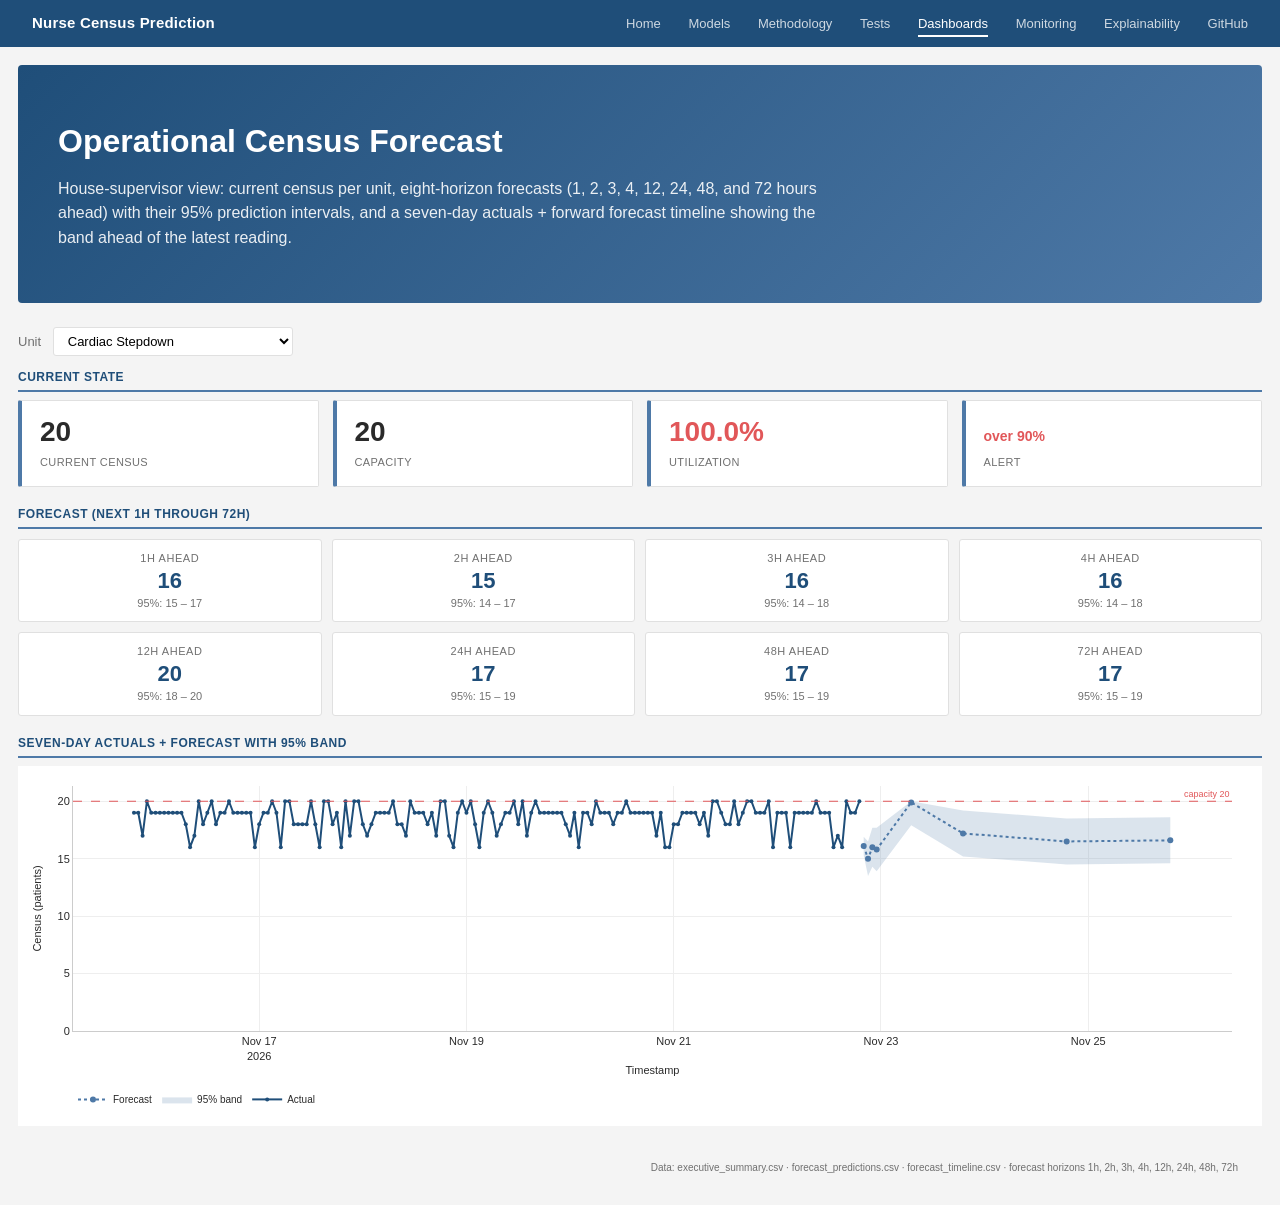
==== commit d940d26e: "chore: daily forecast refresh (2026-11-22 19:40 UTC)" ====
--- a/docs/dashboard1.html
+++ b/docs/dashboard1.html
@@ -48,7 +48,7 @@
   <section class="section">
     <div style="margin:0 0 12px;">
       <label for="unit-select" style="font-size:13px;color:var(--muted);margin-right:8px;">Unit</label>
-      <select id="unit-select" style="font-size:13px;padding:5px 10px;border:1px solid var(--border);border-radius:3px;background:#fff;min-width:240px;"><option value="Cardiac Stepdown">Cardiac Stepdown</option><option value="Surgical 2 West">Surgical 2 West</option><option value="Neuro Stepdown">Neuro Stepdown</option><option value="Orthopedic 6 North">Orthopedic 6 North</option><option value="Medical-Surgical 4 South">Medical-Surgical 4 South</option><option value="Oncology 5 South">Oncology 5 South</option><option value="Telemetry 4 East">Telemetry 4 East</option><option value="Medical-Surgical 3 North">Medical-Surgical 3 North</option><option value="Progressive Care">Progressive Care</option></select>
+      <select id="unit-select" style="font-size:13px;padding:5px 10px;border:1px solid var(--border);border-radius:3px;background:#fff;min-width:240px;"><option value="Cardiac Stepdown">Cardiac Stepdown</option><option value="Oncology 5 South">Oncology 5 South</option><option value="Surgical 2 West">Surgical 2 West</option><option value="Progressive Care">Progressive Care</option><option value="Medical-Surgical 4 South">Medical-Surgical 4 South</option><option value="Orthopedic 6 North">Orthopedic 6 North</option><option value="Telemetry 4 East">Telemetry 4 East</option><option value="Medical-Surgical 3 North">Medical-Surgical 3 North</option><option value="Neuro Stepdown">Neuro Stepdown</option></select>
     </div>
 
     <div class="section-title">Current state</div>
@@ -68,7 +68,7 @@
 
   <script>
     const layoutBase = {"font":{"family":"Segoe UI, Helvetica Neue, Arial, sans-serif","size":11,"color":"#2A2A2A"},"paper_bgcolor":"#FFFFFF","plot_bgcolor":"#FFFFFF","margin":{"t":30,"r":20,"b":50,"l":60},"hovermode":"closest","xaxis":{"gridcolor":"#EEEEEE","linecolor":"#CCCCCC","tickfont":{"size":11}},"yaxis":{"gridcolor":"#EEEEEE","linecolor":"#CCCCCC","tickfont":{"size":11}}};
-    const unitData = {"Medical-Surgical 3 North":{"uid":705089,"capacity":17,"current":13,"utilization":76.5,"alert":false,"cards":[{"horizon":1,"point":10.2,"lower":9.3,"upper":11.1,"overCapacity":false},{"horizon":2,"point":9.5,"lower":8,"upper":11,"overCapacity":false},{"horizon":3,"point":9.2,"lower":7.3,"upper":11.1,"overCapacity":false},{"horizon":4,"point":10.3,"lower":8.3,"upper":12.3,"overCapacity":false},{"horizon":12,"point":13.2,"lower":10.7,"upper":15.7,"overCapacity":false},{"horizon":24,"point":11.8,"lower":9.4,"upper":14.2,"overCapacity":false},{"horizon":48,"point":12.5,"lower":10.1,"upper":14.9,"overCapacity":false},{"horizon":72,"point":13.6,"lower":11.2,"upper":16,"overCapacity":false}],"actualsX":["2026-11-14 19:00:00","2026-11-14 20:00:00","2026-11-14 21:00:00","2026-11-14 22:00:00","2026-11-14 23:00:00","2026-11-15 00:00:00","2026-11-15 01:00:00","2026-11-15 02:00:00","2026-11-15 03:00:00","2026-11-15 04:00:00","2026-11-15 05:00:00","2026-11-15 06:00:00","2026-11-15 07:00:00","2026-11-15 08:00:00","2026-11-15 09:00:00","2026-11-15 10:00:00","2026-11-15 11:00:00","2026-11-15 12:00:00","2026-11-15 13:00:00","2026-11-15 14:00:00","2026-11-15 15:00:00","2026-11-15 16:00:00","2026-11-15 17:00:00","2026-11-15 18:00:00","2026-11-15 19:00:00","2026-11-15 20:00:00","2026-11-15 21:00:00","2026-11-15 22:00:00","2026-11-15 23:00:00","2026-11-16 00:00:00","2026-11-16 01:00:00","2026-11-16 02:00:00","2026-11-16 03:00:00","2026-11-16 04:00:00","2026-11-16 05:00:00","2026-11-16 06:00:00","2026-11-16 07:00:00","2026-11-16 08:00:00","2026-11-16 09:00:00","2026-11-16 10:00:00","2026-11-16 11:00:00","2026-11-16 12:00:00","2026-11-16 13:00:00","2026-11-16 14:00:00","2026-11-16 15:00:00","2026-11-16 16:00:00","2026-11-16 17:00:00","2026-11-16 18:00:00","2026-11-16 19:00:00","2026-11-16 20:00:00","2026-11-16 21:00:00","2026-11-16 22:00:00","2026-11-16 23:00:00","2026-11-17 00:00:00","2026-11-17 01:00:00","2026-11-17 02:00:00","2026-11-17 03:00:00","2026-11-17 04:00:00","2026-11-17 05:00:00","2026-11-17 06:00:00","2026-11-17 07:00:00","2026-11-17 08:00:00","2026-11-17 09:00:00","2026-11-17 10:00:00","2026-11-17 11:00:00","2026-11-17 12:00:00","2026-11-17 13:00:00","2026-11-17 14:00:00","2026-11-17 15:00:00","2026-11-17 16:00:00","2026-11-17 17:00:00","2026-11-17 18:00:00","2026-11-17 19:00:00","2026-11-17 20:00:00","2026-11-17 21:00:00","2026-11-17 22:00:00","2026-11-17 23:00:00","2026-11-18 00:00:00","2026-11-18 01:00:00","2026-11-18 02:00:00","2026-11-18 03:00:00","2026-11-18 04:00:00","2026-11-18 05:00:00","2026-11-18 06:00:00","2026-11-18 07:00:00","2026-11-18 08:00:00","2026-11-18 09:00:00","2026-11-18 10:00:00","2026-11-18 11:00:00","2026-11-18 12:00:00","2026-11-18 13:00:00","2026-11-18 14:00:00","2026-11-18 15:00:00","2026-11-18 16:00:00","2026-11-18 17:00:00","2026-11-18 18:00:00","2026-11-18 19:00:00","2026-11-18 20:00:00","2026-11-18 21:00:00","2026-11-18 22:00:00","2026-11-18 23:00:00","2026-11-19 00:00:00","2026-11-19 01:00:00","2026-11-19 02:00:00","2026-11-19 03:00:00","2026-11-19 04:00:00","2026-11-19 05:00:00","2026-11-19 06:00:00","2026-11-19 07:00:00","2026-11-19 08:00:00","2026-11-19 09:00:00","2026-11-19 10:00:00","2026-11-19 11:00:00","2026-11-19 12:00:00","2026-11-19 13:00:00","2026-11-19 14:00:00","2026-11-19 15:00:00","2026-11-19 16:00:00","2026-11-19 17:00:00","2026-11-19 18:00:00","2026-11-19 19:00:00","2026-11-19 20:00:00","2026-11-19 21:00:00","2026-11-19 22:00:00","2026-11-19 23:00:00","2026-11-20 00:00:00","2026-11-20 01:00:00","2026-11-20 02:00:00","2026-11-20 03:00:00","2026-11-20 04:00:00","2026-11-20 05:00:00","2026-11-20 06:00:00","2026-11-20 07:00:00","2026-11-20 08:00:00","2026-11-20 09:00:00","2026-11-20 10:00:00","2026-11-20 11:00:00","2026-11-20 12:00:00","2026-11-20 13:00:00","2026-11-20 14:00:00","2026-11-20 15:00:00","2026-11-20 16:00:00","2026-11-20 17:00:00","2026-11-20 18:00:00","2026-11-20 19:00:00","2026-11-20 20:00:00","2026-11-20 21:00:00","2026-11-20 22:00:00","2026-11-20 23:00:00","2026-11-21 00:00:00","2026-11-21 01:00:00","2026-11-21 02:00:00","2026-11-21 03:00:00","2026-11-21 04:00:00","2026-11-21 05:00:00","2026-11-21 06:00:00","2026-11-21 07:00:00","2026-11-21 08:00:00","2026-11-21 09:00:00","2026-11-21 10:00:00","2026-11-21 11:00:00","2026-11-21 12:00:00","2026-11-21 13:00:00","2026-11-21 14:00:00","2026-11-21 15:00:00","2026-11-21 16:00:00","2026-11-21 17:00:00","2026-11-21 18:00:00","2026-11-21 19:00:00"],"actualsY":[16,14,17,17,16,15,16,13,16,12,17,16,17,12,15,16,16,17,17,13,17,16,17,16,16,16,16,16,13,16,16,14,17,13,16,16,16,16,17,16,17,13,16,13,16,15,16,14,15,15,14,16,16,15,17,14,16,15,14,12,17,16,16,13,17,16,17,12,15,13,16,16,17,14,16,15,13,16,15,16,17,17,16,17,16,14,15,16,15,15,16,13,15,16,17,13,16,16,13,12,16,16,13,17,16,16,17,15,14,16,16,17,16,15,15,16,17,13,14,17,17,16,15,15,17,12,16,16,17,16,16,17,16,17,14,16,14,16,16,13,16,16,13,16,15,12,16,16,15,13,16,16,16,15,12,16,16,15,17,15,17,14,13,15,14,16,15,13,13],"forecastX":["2026-11-21 20:00:00","2026-11-21 21:00:00","2026-11-21 22:00:00","2026-11-21 23:00:00","2026-11-22 07:00:00","2026-11-22 19:00:00","2026-11-23 19:00:00","2026-11-24 19:00:00"],"forecastY":[10.2,9.5,9.2,10.3,13.2,11.8,12.5,13.6],"forecastLower":[9.3,8,7.3,8.3,10.7,9.4,10.1,11.2],"forecastUpper":[11.1,11,11.1,12.3,15.7,14.2,14.9,16],"forecastHorizons":[1,2,3,4,12,24,48,72]},"Telemetry 4 East":{"uid":705090,"capacity":34,"current":28,"utilization":82.4,"alert":false,"cards":[{"horizon":1,"point":22.8,"lower":21.4,"upper":24.2,"overCapacity":false},{"horizon":2,"point":22,"lower":19.7,"upper":24.3,"overCapacity":false},{"horizon":3,"point":22.7,"lower":19.8,"upper":25.6,"overCapacity":false},{"horizon":4,"point":22,"lower":18.5,"upper":25.5,"overCapacity":false},{"horizon":12,"point":25.9,"lower":21.1,"upper":30.7,"overCapacity":false},{"horizon":24,"point":23,"lower":17.9,"upper":28.1,"overCapacity":false},{"horizon":48,"point":23.7,"lower":17.7,"upper":29.7,"overCapacity":false},{"horizon":72,"point":24,"lower":18.1,"upper":29.9,"overCapacity":false}],"actualsX":["2026-11-14 19:00:00","2026-11-14 20:00:00","2026-11-14 21:00:00","2026-11-14 22:00:00","2026-11-14 23:00:00","2026-11-15 00:00:00","2026-11-15 01:00:00","2026-11-15 02:00:00","2026-11-15 03:00:00","2026-11-15 04:00:00","2026-11-15 05:00:00","2026-11-15 06:00:00","2026-11-15 07:00:00","2026-11-15 08:00:00","2026-11-15 09:00:00","2026-11-15 10:00:00","2026-11-15 11:00:00","2026-11-15 12:00:00","2026-11-15 13:00:00","2026-11-15 14:00:00","2026-11-15 15:00:00","2026-11-15 16:00:00","2026-11-15 17:00:00","2026-11-15 18:00:00","2026-11-15 19:00:00","2026-11-15 20:00:00","2026-11-15 21:00:00","2026-11-15 22:00:00","2026-11-15 23:00:00","2026-11-16 00:00:00","2026-11-16 01:00:00","2026-11-16 02:00:00","2026-11-16 03:00:00","2026-11-16 04:00:00","2026-11-16 05:00:00","2026-11-16 06:00:00","2026-11-16 07:00:00","2026-11-16 08:00:00","2026-11-16 09:00:00","2026-11-16 10:00:00","2026-11-16 11:00:00","2026-11-16 12:00:00","2026-11-16 13:00:00","2026-11-16 14:00:00","2026-11-16 15:00:00","2026-11-16 16:00:00","2026-11-16 17:00:00","2026-11-16 18:00:00","2026-11-16 19:00:00","2026-11-16 20:00:00","2026-11-16 21:00:00","2026-11-16 22:00:00","2026-11-16 23:00:00","2026-11-17 00:00:00","2026-11-17 01:00:00","2026-11-17 02:00:00","2026-11-17 03:00:00","2026-11-17 04:00:00","2026-11-17 05:00:00","2026-11-17 06:00:00","2026-11-17 07:00:00","2026-11-17 08:00:00","2026-11-17 09:00:00","2026-11-17 10:00:00","2026-11-17 11:00:00","2026-11-17 12:00:00","2026-11-17 13:00:00","2026-11-17 14:00:00","2026-11-17 15:00:00","2026-11-17 16:00:00","2026-11-17 17:00:00","2026-11-17 18:00:00","2026-11-17 19:00:00","2026-11-17 20:00:00","2026-11-17 21:00:00","2026-11-17 22:00:00","2026-11-17 23:00:00","2026-11-18 00:00:00","2026-11-18 01:00:00","2026-11-18 02:00:00","2026-11-18 03:00:00","2026-11-18 04:00:00","2026-11-18 05:00:00","2026-11-18 06:00:00","2026-11-18 07:00:00","2026-11-18 08:00:00","2026-11-18 09:00:00","2026-11-18 10:00:00","2026-11-18 11:00:00","2026-11-18 12:00:00","2026-11-18 13:00:00","2026-11-18 14:00:00","2026-11-18 15:00:00","2026-11-18 16:00:00","2026-11-18 17:00:00","2026-11-18 18:00:00","2026-11-18 19:00:00","2026-11-18 20:00:00","2026-11-18 21:00:00","2026-11-18 22:00:00","2026-11-18 23:00:00","2026-11-19 00:00:00","2026-11-19 01:00:00","2026-11-19 02:00:00","2026-11-19 03:00:00","2026-11-19 04:00:00","2026-11-19 05:00:00","2026-11-19 06:00:00","2026-11-19 07:00:00","2026-11-19 08:00:00","2026-11-19 09:00:00","2026-11-19 10:00:00","2026-11-19 11:00:00","2026-11-19 12:00:00","2026-11-19 13:00:00","2026-11-19 14:00:00","2026-11-19 15:00:00","2026-11-19 16:00:00","2026-11-19 17:00:00","2026-11-19 18:00:00","2026-11-19 19:00:00","2026-11-19 20:00:00","2026-11-19 21:00:00","2026-11-19 22:00:00","2026-11-19 23:00:00","2026-11-20 00:00:00","2026-11-20 01:00:00","2026-11-20 02:00:00","2026-11-20 03:00:00","2026-11-20 04:00:00","2026-11-20 05:00:00","2026-11-20 06:00:00","2026-11-20 07:00:00","2026-11-20 08:00:00","2026-11-20 09:00:00","2026-11-20 10:00:00","2026-11-20 11:00:00","2026-11-20 12:00:00","2026-11-20 13:00:00","2026-11-20 14:00:00","2026-11-20 15:00:00","2026-11-20 16:00:00","2026-11-20 17:00:00","2026-11-20 18:00:00","2026-11-20 19:00:00","2026-11-20 20:00:00","2026-11-20 21:00:00","2026-11-20 22:00:00","2026-11-20 23:00:00","2026-11-21 00:00:00","2026-11-21 01:00:00","2026-11-21 02:00:00","2026-11-21 03:00:00","2026-11-21 04:00:00","2026-11-21 05:00:00","2026-11-21 06:00:00","2026-11-21 07:00:00","2026-11-21 08:00:00","2026-11-21 09:00:00","2026-11-21 10:00:00","2026-11-21 11:00:00","2026-11-21 12:00:00","2026-11-21 13:00:00","2026-11-21 14:00:00","2026-11-21 15:00:00","2026-11-21 16:00:00","2026-11-21 17:00:00","2026-11-21 18:00:00","2026-11-21 19:00:00"],"actualsY":[27,31,28,25,26,24,22,29,27,31,32,29,31,22,30,24,31,28,28,30,24,28,31,29,22,22,28,27,22,26,30,27,23,31,30,25,31,22,26,30,26,27,31,27,29,30,27,29,29,31,29,25,29,24,29,30,27,31,22,27,32,32,32,24,26,30,27,28,24,28,29,24,27,30,24,23,25,30,30,22,26,28,23,27,26,27,26,27,28,22,31,25,30,25,29,30,31,24,23,26,30,28,28,28,31,22,31,31,25,31,25,24,23,27,25,25,22,26,28,25,22,27,28,26,26,26,26,27,29,30,30,30,29,25,29,23,26,28,29,23,29,27,29,31,24,30,29,25,29,25,26,27,25,25,30,25,26,25,22,31,23,31,29,31,30,29,30,25,28],"forecastX":["2026-11-21 20:00:00","2026-11-21 21:00:00","2026-11-21 22:00:00","2026-11-21 23:00:00","2026-11-22 07:00:00","2026-11-22 19:00:00","2026-11-23 19:00:00","2026-11-24 19:00:00"],"forecastY":[22.8,22,22.7,22,25.9,23,23.7,24],"forecastLower":[21.4,19.7,19.8,18.5,21.1,17.9,17.7,18.1],"forecastUpper":[24.2,24.3,25.6,25.5,30.7,28.1,29.7,29.9],"forecastHorizons":[1,2,3,4,12,24,48,72]},"Cardiac Stepdown":{"uid":705091,"capacity":20,"current":20,"utilization":100,"alert":true,"cards":[{"horizon":1,"point":16.3,"lower":15.5,"upper":17.1,"overCapacity":false},{"horizon":2,"point":15.6,"lower":14.1,"upper":17.1,"overCapacity":false},{"horizon":3,"point":15.3,"lower":13.6,"upper":17,"overCapacity":false},{"horizon":4,"point":15.5,"lower":13.6,"upper":17.4,"overCapacity":false},{"horizon":12,"point":18.4,"lower":16.4,"upper":20,"overCapacity":false},{"horizon":24,"point":15.6,"lower":13.6,"upper":17.6,"overCapacity":false},{"horizon":48,"point":16.5,"lower":14.5,"upper":18.5,"overCapacity":false},{"horizon":72,"point":16.5,"lower":14.5,"upper":18.5,"overCapacity":false}],"actualsX":["2026-11-14 19:00:00","2026-11-14 20:00:00","2026-11-14 21:00:00","2026-11-14 22:00:00","2026-11-14 23:00:00","2026-11-15 00:00:00","2026-11-15 01:00:00","2026-11-15 02:00:00","2026-11-15 03:00:00","2026-11-15 04:00:00","2026-11-15 05:00:00","2026-11-15 06:00:00","2026-11-15 07:00:00","2026-11-15 08:00:00","2026-11-15 09:00:00","2026-11-15 10:00:00","2026-11-15 11:00:00","2026-11-15 12:00:00","2026-11-15 13:00:00","2026-11-15 14:00:00","2026-11-15 15:00:00","2026-11-15 16:00:00","2026-11-15 17:00:00","2026-11-15 18:00:00","2026-11-15 19:00:00","2026-11-15 20:00:00","2026-11-15 21:00:00","2026-11-15 22:00:00","2026-11-15 23:00:00","2026-11-16 00:00:00","2026-11-16 01:00:00","2026-11-16 02:00:00","2026-11-16 03:00:00","2026-11-16 04:00:00","2026-11-16 05:00:00","2026-11-16 06:00:00","2026-11-16 07:00:00","2026-11-16 08:00:00","2026-11-16 09:00:00","2026-11-16 10:00:00","2026-11-16 11:00:00","2026-11-16 12:00:00","2026-11-16 13:00:00","2026-11-16 14:00:00","2026-11-16 15:00:00","2026-11-16 16:00:00","2026-11-16 17:00:00","2026-11-16 18:00:00","2026-11-16 19:00:00","2026-11-16 20:00:00","2026-11-16 21:00:00","2026-11-16 22:00:00","2026-11-16 23:00:00","2026-11-17 00:00:00","2026-11-17 01:00:00","2026-11-17 02:00:00","2026-11-17 03:00:00","2026-11-17 04:00:00","2026-11-17 05:00:00","2026-11-17 06:00:00","2026-11-17 07:00:00","2026-11-17 08:00:00","2026-11-17 09:00:00","2026-11-17 10:00:00","2026-11-17 11:00:00","2026-11-17 12:00:00","2026-11-17 13:00:00","2026-11-17 14:00:00","2026-11-17 15:00:00","2026-11-17 16:00:00","2026-11-17 17:00:00","2026-11-17 18:00:00","2026-11-17 19:00:00","2026-11-17 20:00:00","2026-11-17 21:00:00","2026-11-17 22:00:00","2026-11-17 23:00:00","2026-11-18 00:00:00","2026-11-18 01:00:00","2026-11-18 02:00:00","2026-11-18 03:00:00","2026-11-18 04:00:00","2026-11-18 05:00:00","2026-11-18 06:00:00","2026-11-18 07:00:00","2026-11-18 08:00:00","2026-11-18 09:00:00","2026-11-18 10:00:00","2026-11-18 11:00:00","2026-11-18 12:00:00","2026-11-18 13:00:00","2026-11-18 14:00:00","2026-11-18 15:00:00","2026-11-18 16:00:00","2026-11-18 17:00:00","2026-11-18 18:00:00","2026-11-18 19:00:00","2026-11-18 20:00:00","2026-11-18 21:00:00","2026-11-18 22:00:00","2026-11-18 23:00:00","2026-11-19 00:00:00","2026-11-19 01:00:00","2026-11-19 02:00:00","2026-11-19 03:00:00","2026-11-19 04:00:00","2026-11-19 05:00:00","2026-11-19 06:00:00","2026-11-19 07:00:00","2026-11-19 08:00:00","2026-11-19 09:00:00","2026-11-19 10:00:00","2026-11-19 11:00:00","2026-11-19 12:00:00","2026-11-19 13:00:00","2026-11-19 14:00:00","2026-11-19 15:00:00","2026-11-19 16:00:00","2026-11-19 17:00:00","2026-11-19 18:00:00","2026-11-19 19:00:00","2026-11-19 20:00:00","2026-11-19 21:00:00","2026-11-19 22:00:00","2026-11-19 23:00:00","2026-11-20 00:00:00","2026-11-20 01:00:00","2026-11-20 02:00:00","2026-11-20 03:00:00","2026-11-20 04:00:00","2026-11-20 05:00:00","2026-11-20 06:00:00","2026-11-20 07:00:00","2026-11-20 08:00:00","2026-11-20 09:00:00","2026-11-20 10:00:00","2026-11-20 11:00:00","2026-11-20 12:00:00","2026-11-20 13:00:00","2026-11-20 14:00:00","2026-11-20 15:00:00","2026-11-20 16:00:00","2026-11-20 17:00:00","2026-11-20 18:00:00","2026-11-20 19:00:00","2026-11-20 20:00:00","2026-11-20 21:00:00","2026-11-20 22:00:00","2026-11-20 23:00:00","2026-11-21 00:00:00","2026-11-21 01:00:00","2026-11-21 02:00:00","2026-11-21 03:00:00","2026-11-21 04:00:00","2026-11-21 05:00:00","2026-11-21 06:00:00","2026-11-21 07:00:00","2026-11-21 08:00:00","2026-11-21 09:00:00","2026-11-21 10:00:00","2026-11-21 11:00:00","2026-11-21 12:00:00","2026-11-21 13:00:00","2026-11-21 14:00:00","2026-11-21 15:00:00","2026-11-21 16:00:00","2026-11-21 17:00:00","2026-11-21 18:00:00","2026-11-21 19:00:00"],"actualsY":[20,19,16,16,18,20,18,17,20,19,17,20,20,19,20,16,17,17,17,17,17,17,18,18,16,19,19,18,19,19,20,19,17,20,20,18,19,16,19,20,19,20,20,20,20,19,20,20,19,18,19,18,19,17,19,19,19,20,19,20,19,18,20,19,20,19,18,20,19,17,20,19,19,19,19,19,19,20,19,18,19,18,20,19,20,19,18,20,19,16,19,18,19,19,16,19,19,19,17,19,16,19,19,20,19,18,20,18,20,19,20,20,19,19,19,20,19,19,18,19,19,19,20,18,19,20,19,20,19,17,20,20,20,19,19,18,20,20,18,18,18,19,16,20,20,18,19,18,19,18,19,17,17,20,19,19,20,20,19,19,18,17,16,19,19,20,19,19,20],"forecastX":["2026-11-21 20:00:00","2026-11-21 21:00:00","2026-11-21 22:00:00","2026-11-21 23:00:00","2026-11-22 07:00:00","2026-11-22 19:00:00","2026-11-23 19:00:00","2026-11-24 19:00:00"],"forecastY":[16.3,15.6,15.3,15.5,18.4,15.6,16.5,16.5],"forecastLower":[15.5,14.1,13.6,13.6,16.4,13.6,14.5,14.5],"forecastUpper":[17.1,17.1,17,17.4,20,17.6,18.5,18.5],"forecastHorizons":[1,2,3,4,12,24,48,72]},"Oncology 5 South":{"uid":705092,"capacity":12,"current":10,"utilization":83.3,"alert":false,"cards":[{"horizon":1,"point":7.6,"lower":6.8,"upper":8.4,"overCapacity":false},{"horizon":2,"point":7.7,"lower":6.2,"upper":9.2,"overCapacity":false},{"horizon":3,"point":7.7,"lower":5.9,"upper":9.5,"overCapacity":false},{"horizon":4,"point":7.2,"lower":5.4,"upper":9,"overCapacity":false},{"horizon":12,"point":9.6,"lower":7.6,"upper":11.6,"overCapacity":false},{"horizon":24,"point":8.3,"lower":6.4,"upper":10.2,"overCapacity":false},{"horizon":48,"point":9.7,"lower":7.7,"upper":11.7,"overCapacity":false},{"horizon":72,"point":9.5,"lower":7.9,"upper":11.1,"overCapacity":false}],"actualsX":["2026-11-14 19:00:00","2026-11-14 20:00:00","2026-11-14 21:00:00","2026-11-14 22:00:00","2026-11-14 23:00:00","2026-11-15 00:00:00","2026-11-15 01:00:00","2026-11-15 02:00:00","2026-11-15 03:00:00","2026-11-15 04:00:00","2026-11-15 05:00:00","2026-11-15 06:00:00","2026-11-15 07:00:00","2026-11-15 08:00:00","2026-11-15 09:00:00","2026-11-15 10:00:00","2026-11-15 11:00:00","2026-11-15 12:00:00","2026-11-15 13:00:00","2026-11-15 14:00:00","2026-11-15 15:00:00","2026-11-15 16:00:00","2026-11-15 17:00:00","2026-11-15 18:00:00","2026-11-15 19:00:00","2026-11-15 20:00:00","2026-11-15 21:00:00","2026-11-15 22:00:00","2026-11-15 23:00:00","2026-11-16 00:00:00","2026-11-16 01:00:00","2026-11-16 02:00:00","2026-11-16 03:00:00","2026-11-16 04:00:00","2026-11-16 05:00:00","2026-11-16 06:00:00","2026-11-16 07:00:00","2026-11-16 08:00:00","2026-11-16 09:00:00","2026-11-16 10:00:00","2026-11-16 11:00:00","2026-11-16 12:00:00","2026-11-16 13:00:00","2026-11-16 14:00:00","2026-11-16 15:00:00","2026-11-16 16:00:00","2026-11-16 17:00:00","2026-11-16 18:00:00","2026-11-16 19:00:00","2026-11-16 20:00:00","2026-11-16 21:00:00","2026-11-16 22:00:00","2026-11-16 23:00:00","2026-11-17 00:00:00","2026-11-17 01:00:00","2026-11-17 02:00:00","2026-11-17 03:00:00","2026-11-17 04:00:00","2026-11-17 05:00:00","2026-11-17 06:00:00","2026-11-17 07:00:00","2026-11-17 08:00:00","2026-11-17 09:00:00","2026-11-17 10:00:00","2026-11-17 11:00:00","2026-11-17 12:00:00","2026-11-17 13:00:00","2026-11-17 14:00:00","2026-11-17 15:00:00","2026-11-17 16:00:00","2026-11-17 17:00:00","2026-11-17 18:00:00","2026-11-17 19:00:00","2026-11-17 20:00:00","2026-11-17 21:00:00","2026-11-17 22:00:00","2026-11-17 23:00:00","2026-11-18 00:00:00","2026-11-18 01:00:00","2026-11-18 02:00:00","2026-11-18 03:00:00","2026-11-18 04:00:00","2026-11-18 05:00:00","2026-11-18 06:00:00","2026-11-18 07:00:00","2026-11-18 08:00:00","2026-11-18 09:00:00","2026-11-18 10:00:00","2026-11-18 11:00:00","2026-11-18 12:00:00","2026-11-18 13:00:00","2026-11-18 14:00:00","2026-11-18 15:00:00","2026-11-18 16:00:00","2026-11-18 17:00:00","2026-11-18 18:00:00","2026-11-18 19:00:00","2026-11-18 20:00:00","2026-11-18 21:00:00","2026-11-18 22:00:00","2026-11-18 23:00:00","2026-11-19 00:00:00","2026-11-19 01:00:00","2026-11-19 02:00:00","2026-11-19 03:00:00","2026-11-19 04:00:00","2026-11-19 05:00:00","2026-11-19 06:00:00","2026-11-19 07:00:00","2026-11-19 08:00:00","2026-11-19 09:00:00","2026-11-19 10:00:00","2026-11-19 11:00:00","2026-11-19 12:00:00","2026-11-19 13:00:00","2026-11-19 14:00:00","2026-11-19 15:00:00","2026-11-19 16:00:00","2026-11-19 17:00:00","2026-11-19 18:00:00","2026-11-19 19:00:00","2026-11-19 20:00:00","2026-11-19 21:00:00","2026-11-19 22:00:00","2026-11-19 23:00:00","2026-11-20 00:00:00","2026-11-20 01:00:00","2026-11-20 02:00:00","2026-11-20 03:00:00","2026-11-20 04:00:00","2026-11-20 05:00:00","2026-11-20 06:00:00","2026-11-20 07:00:00","2026-11-20 08:00:00","2026-11-20 09:00:00","2026-11-20 10:00:00","2026-11-20 11:00:00","2026-11-20 12:00:00","2026-11-20 13:00:00","2026-11-20 14:00:00","2026-11-20 15:00:00","2026-11-20 16:00:00","2026-11-20 17:00:00","2026-11-20 18:00:00","2026-11-20 19:00:00","2026-11-20 20:00:00","2026-11-20 21:00:00","2026-11-20 22:00:00","2026-11-20 23:00:00","2026-11-21 00:00:00","2026-11-21 01:00:00","2026-11-21 02:00:00","2026-11-21 03:00:00","2026-11-21 04:00:00","2026-11-21 05:00:00","2026-11-21 06:00:00","2026-11-21 07:00:00","2026-11-21 08:00:00","2026-11-21 09:00:00","2026-11-21 10:00:00","2026-11-21 11:00:00","2026-11-21 12:00:00","2026-11-21 13:00:00","2026-11-21 14:00:00","2026-11-21 15:00:00","2026-11-21 16:00:00","2026-11-21 17:00:00","2026-11-21 18:00:00","2026-11-21 19:00:00"],"actualsY":[11,11,11,11,11,10,12,9,10,11,12,11,11,9,9,11,11,11,11,11,10,11,10,9,10,8,12,11,11,11,12,11,11,11,10,10,12,12,11,11,11,12,10,11,11,11,9,12,10,11,11,11,10,11,12,11,12,11,10,11,9,11,11,9,12,10,12,11,12,11,10,10,10,11,11,11,11,11,9,11,12,11,10,11,11,11,11,12,11,11,11,12,10,10,11,10,11,10,10,10,11,10,10,10,11,12,11,11,11,11,10,9,11,12,8,12,11,9,12,9,10,8,11,11,11,9,10,11,11,11,11,11,10,12,12,12,11,12,11,10,10,8,11,11,10,11,11,11,9,11,11,11,11,11,10,11,10,11,12,11,9,11,9,11,10,11,11,11,10],"forecastX":["2026-11-21 20:00:00","2026-11-21 21:00:00","2026-11-21 22:00:00","2026-11-21 23:00:00","2026-11-22 07:00:00","2026-11-22 19:00:00","2026-11-23 19:00:00","2026-11-24 19:00:00"],"forecastY":[7.6,7.7,7.7,7.2,9.6,8.3,9.7,9.5],"forecastLower":[6.8,6.2,5.9,5.4,7.6,6.4,7.7,7.9],"forecastUpper":[8.4,9.2,9.5,9,11.6,10.2,11.7,11.1],"forecastHorizons":[1,2,3,4,12,24,48,72]},"Surgical 2 West":{"uid":21334825,"capacity":13,"current":13,"utilization":100,"alert":true,"cards":[{"horizon":1,"point":10.2,"lower":9.4,"upper":11,"overCapacity":false},{"horizon":2,"point":10.4,"lower":9.1,"upper":11.7,"overCapacity":false},{"horizon":3,"point":10.1,"lower":8.6,"upper":11.6,"overCapacity":false},{"horizon":4,"point":10.2,"lower":8.6,"upper":11.8,"overCapacity":false},{"horizon":12,"point":12.1,"lower":10.4,"upper":13,"overCapacity":false},{"horizon":24,"point":10,"lower":7.9,"upper":12.1,"overCapacity":false},{"horizon":48,"point":10.4,"lower":8.7,"upper":12.1,"overCapacity":false},{"horizon":72,"point":10.3,"lower":8.2,"upper":12.4,"overCapacity":false}],"actualsX":["2026-11-14 19:00:00","2026-11-14 20:00:00","2026-11-14 21:00:00","2026-11-14 22:00:00","2026-11-14 23:00:00","2026-11-15 00:00:00","2026-11-15 01:00:00","2026-11-15 02:00:00","2026-11-15 03:00:00","2026-11-15 04:00:00","2026-11-15 05:00:00","2026-11-15 06:00:00","2026-11-15 07:00:00","2026-11-15 08:00:00","2026-11-15 09:00:00","2026-11-15 10:00:00","2026-11-15 11:00:00","2026-11-15 12:00:00","2026-11-15 13:00:00","2026-11-15 14:00:00","2026-11-15 15:00:00","2026-11-15 16:00:00","2026-11-15 17:00:00","2026-11-15 18:00:00","2026-11-15 19:00:00","2026-11-15 20:00:00","2026-11-15 21:00:00","2026-11-15 22:00:00","2026-11-15 23:00:00","2026-11-16 00:00:00","2026-11-16 01:00:00","2026-11-16 02:00:00","2026-11-16 03:00:00","2026-11-16 04:00:00","2026-11-16 05:00:00","2026-11-16 06:00:00","2026-11-16 07:00:00","2026-11-16 08:00:00","2026-11-16 09:00:00","2026-11-16 10:00:00","2026-11-16 11:00:00","2026-11-16 12:00:00","2026-11-16 13:00:00","2026-11-16 14:00:00","2026-11-16 15:00:00","2026-11-16 16:00:00","2026-11-16 17:00:00","2026-11-16 18:00:00","2026-11-16 19:00:00","2026-11-16 20:00:00","2026-11-16 21:00:00","2026-11-16 22:00:00","2026-11-16 23:00:00","2026-11-17 00:00:00","2026-11-17 01:00:00","2026-11-17 02:00:00","2026-11-17 03:00:00","2026-11-17 04:00:00","2026-11-17 05:00:00","2026-11-17 06:00:00","2026-11-17 07:00:00","2026-11-17 08:00:00","2026-11-17 09:00:00","2026-11-17 10:00:00","2026-11-17 11:00:00","2026-11-17 12:00:00","2026-11-17 13:00:00","2026-11-17 14:00:00","2026-11-17 15:00:00","2026-11-17 16:00:00","2026-11-17 17:00:00","2026-11-17 18:00:00","2026-11-17 19:00:00","2026-11-17 20:00:00","2026-11-17 21:00:00","2026-11-17 22:00:00","2026-11-17 23:00:00","2026-11-18 00:00:00","2026-11-18 01:00:00","2026-11-18 02:00:00","2026-11-18 03:00:00","2026-11-18 04:00:00","2026-11-18 05:00:00","2026-11-18 06:00:00","2026-11-18 07:00:00","2026-11-18 08:00:00","2026-11-18 09:00:00","2026-11-18 10:00:00","2026-11-18 11:00:00","2026-11-18 12:00:00","2026-11-18 13:00:00","2026-11-18 14:00:00","2026-11-18 15:00:00","2026-11-18 16:00:00","2026-11-18 17:00:00","2026-11-18 18:00:00","2026-11-18 19:00:00","2026-11-18 20:00:00","2026-11-18 21:00:00","2026-11-18 22:00:00","2026-11-18 23:00:00","2026-11-19 00:00:00","2026-11-19 01:00:00","2026-11-19 02:00:00","2026-11-19 03:00:00","2026-11-19 04:00:00","2026-11-19 05:00:00","2026-11-19 06:00:00","2026-11-19 07:00:00","2026-11-19 08:00:00","2026-11-19 09:00:00","2026-11-19 10:00:00","2026-11-19 11:00:00","2026-11-19 12:00:00","2026-11-19 13:00:00","2026-11-19 14:00:00","2026-11-19 15:00:00","2026-11-19 16:00:00","2026-11-19 17:00:00","2026-11-19 18:00:00","2026-11-19 19:00:00","2026-11-19 20:00:00","2026-11-19 21:00:00","2026-11-19 22:00:00","2026-11-19 23:00:00","2026-11-20 00:00:00","2026-11-20 01:00:00","2026-11-20 02:00:00","2026-11-20 03:00:00","2026-11-20 04:00:00","2026-11-20 05:00:00","2026-11-20 06:00:00","2026-11-20 07:00:00","2026-11-20 08:00:00","2026-11-20 09:00:00","2026-11-20 10:00:00","2026-11-20 11:00:00","2026-11-20 12:00:00","2026-11-20 13:00:00","2026-11-20 14:00:00","2026-11-20 15:00:00","2026-11-20 16:00:00","2026-11-20 17:00:00","2026-11-20 18:00:00","2026-11-20 19:00:00","2026-11-20 20:00:00","2026-11-20 21:00:00","2026-11-20 22:00:00","2026-11-20 23:00:00","2026-11-21 00:00:00","2026-11-21 01:00:00","2026-11-21 02:00:00","2026-11-21 03:00:00","2026-11-21 04:00:00","2026-11-21 05:00:00","2026-11-21 06:00:00","2026-11-21 07:00:00","2026-11-21 08:00:00","2026-11-21 09:00:00","2026-11-21 10:00:00","2026-11-21 11:00:00","2026-11-21 12:00:00","2026-11-21 13:00:00","2026-11-21 14:00:00","2026-11-21 15:00:00","2026-11-21 16:00:00","2026-11-21 17:00:00","2026-11-21 18:00:00","2026-11-21 19:00:00"],"actualsY":[12,12,13,13,13,11,11,13,13,13,13,11,12,12,11,12,12,12,12,12,12,12,13,13,13,13,13,12,12,13,12,12,12,12,13,11,12,10,13,12,13,12,12,10,11,12,11,13,12,12,12,13,11,12,11,12,10,12,12,13,13,11,12,12,13,11,13,12,10,13,13,12,12,12,12,12,12,12,12,13,12,12,12,13,11,12,12,12,11,13,13,12,11,12,13,12,12,12,10,12,12,11,11,13,13,12,13,13,12,13,13,12,12,12,12,12,12,12,12,10,12,12,12,12,13,13,12,12,13,13,12,12,12,13,13,10,11,13,13,13,13,12,13,10,12,12,12,13,13,13,12,13,12,12,11,12,12,12,13,10,12,12,13,12,13,12,13,13,13],"forecastX":["2026-11-21 20:00:00","2026-11-21 21:00:00","2026-11-21 22:00:00","2026-11-21 23:00:00","2026-11-22 07:00:00","2026-11-22 19:00:00","2026-11-23 19:00:00","2026-11-24 19:00:00"],"forecastY":[10.2,10.4,10.1,10.2,12.1,10,10.4,10.3],"forecastLower":[9.4,9.1,8.6,8.6,10.4,7.9,8.7,8.2],"forecastUpper":[11,11.7,11.6,11.8,13,12.1,12.1,12.4],"forecastHorizons":[1,2,3,4,12,24,48,72]},"Orthopedic 6 North":{"uid":21336305,"capacity":13,"current":12,"utilization":92.3,"alert":true,"cards":[{"horizon":1,"point":9.5,"lower":8.7,"upper":10.3,"overCapacity":false},{"horizon":2,"point":9.5,"lower":8.3,"upper":10.7,"overCapacity":false},{"horizon":3,"point":9.7,"lower":8.3,"upper":11.1,"overCapacity":false},{"horizon":4,"point":9.5,"lower":8.1,"upper":10.9,"overCapacity":false},{"horizon":12,"point":11.3,"lower":9.8,"upper":12.8,"overCapacity":false},{"horizon":24,"point":10,"lower":8.4,"upper":11.6,"overCapacity":false},{"horizon":48,"point":10.9,"lower":9.3,"upper":12.5,"overCapacity":false},{"horizon":72,"point":10.7,"lower":9.2,"upper":12.2,"overCapacity":false}],"actualsX":["2026-11-14 19:00:00","2026-11-14 20:00:00","2026-11-14 21:00:00","2026-11-14 22:00:00","2026-11-14 23:00:00","2026-11-15 00:00:00","2026-11-15 01:00:00","2026-11-15 02:00:00","2026-11-15 03:00:00","2026-11-15 04:00:00","2026-11-15 05:00:00","2026-11-15 06:00:00","2026-11-15 07:00:00","2026-11-15 08:00:00","2026-11-15 09:00:00","2026-11-15 10:00:00","2026-11-15 11:00:00","2026-11-15 12:00:00","2026-11-15 13:00:00","2026-11-15 14:00:00","2026-11-15 15:00:00","2026-11-15 16:00:00","2026-11-15 17:00:00","2026-11-15 18:00:00","2026-11-15 19:00:00","2026-11-15 20:00:00","2026-11-15 21:00:00","2026-11-15 22:00:00","2026-11-15 23:00:00","2026-11-16 00:00:00","2026-11-16 01:00:00","2026-11-16 02:00:00","2026-11-16 03:00:00","2026-11-16 04:00:00","2026-11-16 05:00:00","2026-11-16 06:00:00","2026-11-16 07:00:00","2026-11-16 08:00:00","2026-11-16 09:00:00","2026-11-16 10:00:00","2026-11-16 11:00:00","2026-11-16 12:00:00","2026-11-16 13:00:00","2026-11-16 14:00:00","2026-11-16 15:00:00","2026-11-16 16:00:00","2026-11-16 17:00:00","2026-11-16 18:00:00","2026-11-16 19:00:00","2026-11-16 20:00:00","2026-11-16 21:00:00","2026-11-16 22:00:00","2026-11-16 23:00:00","2026-11-17 00:00:00","2026-11-17 01:00:00","2026-11-17 02:00:00","2026-11-17 03:00:00","2026-11-17 04:00:00","2026-11-17 05:00:00","2026-11-17 06:00:00","2026-11-17 07:00:00","2026-11-17 08:00:00","2026-11-17 09:00:00","2026-11-17 10:00:00","2026-11-17 11:00:00","2026-11-17 12:00:00","2026-11-17 13:00:00","2026-11-17 14:00:00","2026-11-17 15:00:00","2026-11-17 16:00:00","2026-11-17 17:00:00","2026-11-17 18:00:00","2026-11-17 19:00:00","2026-11-17 20:00:00","2026-11-17 21:00:00","2026-11-17 22:00:00","2026-11-17 23:00:00","2026-11-18 00:00:00","2026-11-18 01:00:00","2026-11-18 02:00:00","2026-11-18 03:00:00","2026-11-18 04:00:00","2026-11-18 05:00:00","2026-11-18 06:00:00","2026-11-18 07:00:00","2026-11-18 08:00:00","2026-11-18 09:00:00","2026-11-18 10:00:00","2026-11-18 11:00:00","2026-11-18 12:00:00","2026-11-18 13:00:00","2026-11-18 14:00:00","2026-11-18 15:00:00","2026-11-18 16:00:00","2026-11-18 17:00:00","2026-11-18 18:00:00","2026-11-18 19:00:00","2026-11-18 20:00:00","2026-11-18 21:00:00","2026-11-18 22:00:00","2026-11-18 23:00:00","2026-11-19 00:00:00","2026-11-19 01:00:00","2026-11-19 02:00:00","2026-11-19 03:00:00","2026-11-19 04:00:00","2026-11-19 05:00:00","2026-11-19 06:00:00","2026-11-19 07:00:00","2026-11-19 08:00:00","2026-11-19 09:00:00","2026-11-19 10:00:00","2026-11-19 11:00:00","2026-11-19 12:00:00","2026-11-19 13:00:00","2026-11-19 14:00:00","2026-11-19 15:00:00","2026-11-19 16:00:00","2026-11-19 17:00:00","2026-11-19 18:00:00","2026-11-19 19:00:00","2026-11-19 20:00:00","2026-11-19 21:00:00","2026-11-19 22:00:00","2026-11-19 23:00:00","2026-11-20 00:00:00","2026-11-20 01:00:00","2026-11-20 02:00:00","2026-11-20 03:00:00","2026-11-20 04:00:00","2026-11-20 05:00:00","2026-11-20 06:00:00","2026-11-20 07:00:00","2026-11-20 08:00:00","2026-11-20 09:00:00","2026-11-20 10:00:00","2026-11-20 11:00:00","2026-11-20 12:00:00","2026-11-20 13:00:00","2026-11-20 14:00:00","2026-11-20 15:00:00","2026-11-20 16:00:00","2026-11-20 17:00:00","2026-11-20 18:00:00","2026-11-20 19:00:00","2026-11-20 20:00:00","2026-11-20 21:00:00","2026-11-20 22:00:00","2026-11-20 23:00:00","2026-11-21 00:00:00","2026-11-21 01:00:00","2026-11-21 02:00:00","2026-11-21 03:00:00","2026-11-21 04:00:00","2026-11-21 05:00:00","2026-11-21 06:00:00","2026-11-21 07:00:00","2026-11-21 08:00:00","2026-11-21 09:00:00","2026-11-21 10:00:00","2026-11-21 11:00:00","2026-11-21 12:00:00","2026-11-21 13:00:00","2026-11-21 14:00:00","2026-11-21 15:00:00","2026-11-21 16:00:00","2026-11-21 17:00:00","2026-11-21 18:00:00","2026-11-21 19:00:00"],"actualsY":[13,12,12,12,11,12,11,11,12,13,13,13,12,13,13,12,12,12,12,12,12,12,12,12,12,10,12,12,12,12,13,13,12,12,10,13,12,12,13,12,13,13,13,10,13,13,13,12,12,12,11,13,12,12,13,13,11,13,11,12,12,12,11,13,12,12,12,13,10,12,13,12,11,13,12,12,11,12,10,12,13,13,11,13,13,13,12,12,12,13,12,12,12,13,13,12,12,12,10,12,13,11,12,12,11,12,12,11,11,12,12,13,13,10,13,12,12,12,12,13,11,13,12,13,12,12,12,13,12,12,13,13,12,13,12,13,13,13,12,12,12,12,12,13,12,13,12,10,13,11,12,12,11,12,12,12,11,12,12,13,12,11,12,12,13,12,12,12,12],"forecastX":["2026-11-21 20:00:00","2026-11-21 21:00:00","2026-11-21 22:00:00","2026-11-21 23:00:00","2026-11-22 07:00:00","2026-11-22 19:00:00","2026-11-23 19:00:00","2026-11-24 19:00:00"],"forecastY":[9.5,9.5,9.7,9.5,11.3,10,10.9,10.7],"forecastLower":[8.7,8.3,8.3,8.1,9.8,8.4,9.3,9.2],"forecastUpper":[10.3,10.7,11.1,10.9,12.8,11.6,12.5,12.2],"forecastHorizons":[1,2,3,4,12,24,48,72]},"Progressive Care":{"uid":97635816,"capacity":11,"current":8,"utilization":72.7,"alert":false,"cards":[{"horizon":1,"point":6.1,"lower":5.3,"upper":6.9,"overCapacity":false},{"horizon":2,"point":6,"lower":4.9,"upper":7.1,"overCapacity":false},{"horizon":3,"point":6.2,"lower":4.9,"upper":7.5,"overCapacity":false},{"horizon":4,"point":6.2,"lower":4.8,"upper":7.6,"overCapacity":false},{"horizon":12,"point":8.6,"lower":7,"upper":10.2,"overCapacity":false},{"horizon":24,"point":7.3,"lower":5.8,"upper":8.8,"overCapacity":false},{"horizon":48,"point":8.7,"lower":7.1,"upper":10.3,"overCapacity":false},{"horizon":72,"point":9.1,"lower":7.7,"upper":10.5,"overCapacity":false}],"actualsX":["2026-11-14 19:00:00","2026-11-14 20:00:00","2026-11-14 21:00:00","2026-11-14 22:00:00","2026-11-14 23:00:00","2026-11-15 00:00:00","2026-11-15 01:00:00","2026-11-15 02:00:00","2026-11-15 03:00:00","2026-11-15 04:00:00","2026-11-15 05:00:00","2026-11-15 06:00:00","2026-11-15 07:00:00","2026-11-15 08:00:00","2026-11-15 09:00:00","2026-11-15 10:00:00","2026-11-15 11:00:00","2026-11-15 12:00:00","2026-11-15 13:00:00","2026-11-15 14:00:00","2026-11-15 15:00:00","2026-11-15 16:00:00","2026-11-15 17:00:00","2026-11-15 18:00:00","2026-11-15 19:00:00","2026-11-15 20:00:00","2026-11-15 21:00:00","2026-11-15 22:00:00","2026-11-15 23:00:00","2026-11-16 00:00:00","2026-11-16 01:00:00","2026-11-16 02:00:00","2026-11-16 03:00:00","2026-11-16 04:00:00","2026-11-16 05:00:00","2026-11-16 06:00:00","2026-11-16 07:00:00","2026-11-16 08:00:00","2026-11-16 09:00:00","2026-11-16 10:00:00","2026-11-16 11:00:00","2026-11-16 12:00:00","2026-11-16 13:00:00","2026-11-16 14:00:00","2026-11-16 15:00:00","2026-11-16 16:00:00","2026-11-16 17:00:00","2026-11-16 18:00:00","2026-11-16 19:00:00","2026-11-16 20:00:00","2026-11-16 21:00:00","2026-11-16 22:00:00","2026-11-16 23:00:00","2026-11-17 00:00:00","2026-11-17 01:00:00","2026-11-17 02:00:00","2026-11-17 03:00:00","2026-11-17 04:00:00","2026-11-17 05:00:00","2026-11-17 06:00:00","2026-11-17 07:00:00","2026-11-17 08:00:00","2026-11-17 09:00:00","2026-11-17 10:00:00","2026-11-17 11:00:00","2026-11-17 12:00:00","2026-11-17 13:00:00","2026-11-17 14:00:00","2026-11-17 15:00:00","2026-11-17 16:00:00","2026-11-17 17:00:00","2026-11-17 18:00:00","2026-11-17 19:00:00","2026-11-17 20:00:00","2026-11-17 21:00:00","2026-11-17 22:00:00","2026-11-17 23:00:00","2026-11-18 00:00:00","2026-11-18 01:00:00","2026-11-18 02:00:00","2026-11-18 03:00:00","2026-11-18 04:00:00","2026-11-18 05:00:00","2026-11-18 06:00:00","2026-11-18 07:00:00","2026-11-18 08:00:00","2026-11-18 09:00:00","2026-11-18 10:00:00","2026-11-18 11:00:00","2026-11-18 12:00:00","2026-11-18 13:00:00","2026-11-18 14:00:00","2026-11-18 15:00:00","2026-11-18 16:00:00","2026-11-18 17:00:00","2026-11-18 18:00:00","2026-11-18 19:00:00","2026-11-18 20:00:00","2026-11-18 21:00:00","2026-11-18 22:00:00","2026-11-18 23:00:00","2026-11-19 00:00:00","2026-11-19 01:00:00","2026-11-19 02:00:00","2026-11-19 03:00:00","2026-11-19 04:00:00","2026-11-19 05:00:00","2026-11-19 06:00:00","2026-11-19 07:00:00","2026-11-19 08:00:00","2026-11-19 09:00:00","2026-11-19 10:00:00","2026-11-19 11:00:00","2026-11-19 12:00:00","2026-11-19 13:00:00","2026-11-19 14:00:00","2026-11-19 15:00:00","2026-11-19 16:00:00","2026-11-19 17:00:00","2026-11-19 18:00:00","2026-11-19 19:00:00","2026-11-19 20:00:00","2026-11-19 21:00:00","2026-11-19 22:00:00","2026-11-19 23:00:00","2026-11-20 00:00:00","2026-11-20 01:00:00","2026-11-20 02:00:00","2026-11-20 03:00:00","2026-11-20 04:00:00","2026-11-20 05:00:00","2026-11-20 06:00:00","2026-11-20 07:00:00","2026-11-20 08:00:00","2026-11-20 09:00:00","2026-11-20 10:00:00","2026-11-20 11:00:00","2026-11-20 12:00:00","2026-11-20 13:00:00","2026-11-20 14:00:00","2026-11-20 15:00:00","2026-11-20 16:00:00","2026-11-20 17:00:00","2026-11-20 18:00:00","2026-11-20 19:00:00","2026-11-20 20:00:00","2026-11-20 21:00:00","2026-11-20 22:00:00","2026-11-20 23:00:00","2026-11-21 00:00:00","2026-11-21 01:00:00","2026-11-21 02:00:00","2026-11-21 03:00:00","2026-11-21 04:00:00","2026-11-21 05:00:00","2026-11-21 06:00:00","2026-11-21 07:00:00","2026-11-21 08:00:00","2026-11-21 09:00:00","2026-11-21 10:00:00","2026-11-21 11:00:00","2026-11-21 12:00:00","2026-11-21 13:00:00","2026-11-21 14:00:00","2026-11-21 15:00:00","2026-11-21 16:00:00","2026-11-21 17:00:00","2026-11-21 18:00:00","2026-11-21 19:00:00"],"actualsY":[10,11,10,10,10,9,11,11,10,10,9,10,10,11,10,9,11,10,11,10,10,10,9,10,10,10,10,10,9,10,11,11,8,11,10,10,11,10,11,11,10,10,11,10,11,10,10,11,11,11,9,10,11,11,10,9,11,10,11,10,10,10,11,11,10,11,11,10,9,11,9,10,10,10,11,9,9,11,10,11,11,10,10,11,11,11,11,10,10,11,10,9,10,11,10,11,9,10,10,8,10,10,9,10,9,9,10,10,11,11,8,11,11,10,11,11,10,11,10,11,11,10,11,10,10,10,10,10,11,11,10,10,10,11,10,11,9,11,10,10,11,11,11,11,11,8,9,9,11,10,10,10,10,10,11,11,11,10,11,10,10,11,10,11,11,10,10,10,8],"forecastX":["2026-11-21 20:00:00","2026-11-21 21:00:00","2026-11-21 22:00:00","2026-11-21 23:00:00","2026-11-22 07:00:00","2026-11-22 19:00:00","2026-11-23 19:00:00","2026-11-24 19:00:00"],"forecastY":[6.1,6,6.2,6.2,8.6,7.3,8.7,9.1],"forecastLower":[5.3,4.9,4.9,4.8,7,5.8,7.1,7.7],"forecastUpper":[6.9,7.1,7.5,7.6,10.2,8.8,10.3,10.5],"forecastHorizons":[1,2,3,4,12,24,48,72]},"Neuro Stepdown":{"uid":1775257343,"capacity":20,"current":19,"utilization":95,"alert":true,"cards":[{"horizon":1,"point":15.4,"lower":14.4,"upper":16.4,"overCapacity":false},{"horizon":2,"point":15.1,"lower":13.4,"upper":16.8,"overCapacity":false},{"horizon":3,"point":14.7,"lower":12.7,"upper":16.7,"overCapacity":false},{"horizon":4,"point":14.9,"lower":12.7,"upper":17.1,"overCapacity":false},{"horizon":12,"point":17.5,"lower":15.1,"upper":19.9,"overCapacity":false},{"horizon":24,"point":14.9,"lower":12.6,"upper":17.2,"overCapacity":false},{"horizon":48,"point":16.4,"lower":13.9,"upper":18.9,"overCapacity":false},{"horizon":72,"point":15.7,"lower":13.2,"upper":18.2,"overCapacity":false}],"actualsX":["2026-11-14 19:00:00","2026-11-14 20:00:00","2026-11-14 21:00:00","2026-11-14 22:00:00","2026-11-14 23:00:00","2026-11-15 00:00:00","2026-11-15 01:00:00","2026-11-15 02:00:00","2026-11-15 03:00:00","2026-11-15 04:00:00","2026-11-15 05:00:00","2026-11-15 06:00:00","2026-11-15 07:00:00","2026-11-15 08:00:00","2026-11-15 09:00:00","2026-11-15 10:00:00","2026-11-15 11:00:00","2026-11-15 12:00:00","2026-11-15 13:00:00","2026-11-15 14:00:00","2026-11-15 15:00:00","2026-11-15 16:00:00","2026-11-15 17:00:00","2026-11-15 18:00:00","2026-11-15 19:00:00","2026-11-15 20:00:00","2026-11-15 21:00:00","2026-11-15 22:00:00","2026-11-15 23:00:00","2026-11-16 00:00:00","2026-11-16 01:00:00","2026-11-16 02:00:00","2026-11-16 03:00:00","2026-11-16 04:00:00","2026-11-16 05:00:00","2026-11-16 06:00:00","2026-11-16 07:00:00","2026-11-16 08:00:00","2026-11-16 09:00:00","2026-11-16 10:00:00","2026-11-16 11:00:00","2026-11-16 12:00:00","2026-11-16 13:00:00","2026-11-16 14:00:00","2026-11-16 15:00:00","2026-11-16 16:00:00","2026-11-16 17:00:00","2026-11-16 18:00:00","2026-11-16 19:00:00","2026-11-16 20:00:00","2026-11-16 21:00:00","2026-11-16 22:00:00","2026-11-16 23:00:00","2026-11-17 00:00:00","2026-11-17 01:00:00","2026-11-17 02:00:00","2026-11-17 03:00:00","2026-11-17 04:00:00","2026-11-17 05:00:00","2026-11-17 06:00:00","2026-11-17 07:00:00","2026-11-17 08:00:00","2026-11-17 09:00:00","2026-11-17 10:00:00","2026-11-17 11:00:00","2026-11-17 12:00:00","2026-11-17 13:00:00","2026-11-17 14:00:00","2026-11-17 15:00:00","2026-11-17 16:00:00","2026-11-17 17:00:00","2026-11-17 18:00:00","2026-11-17 19:00:00","2026-11-17 20:00:00","2026-11-17 21:00:00","2026-11-17 22:00:00","2026-11-17 23:00:00","2026-11-18 00:00:00","2026-11-18 01:00:00","2026-11-18 02:00:00","2026-11-18 03:00:00","2026-11-18 04:00:00","2026-11-18 05:00:00","2026-11-18 06:00:00","2026-11-18 07:00:00","2026-11-18 08:00:00","2026-11-18 09:00:00","2026-11-18 10:00:00","2026-11-18 11:00:00","2026-11-18 12:00:00","2026-11-18 13:00:00","2026-11-18 14:00:00","2026-11-18 15:00:00","2026-11-18 16:00:00","2026-11-18 17:00:00","2026-11-18 18:00:00","2026-11-18 19:00:00","2026-11-18 20:00:00","2026-11-18 21:00:00","2026-11-18 22:00:00","2026-11-18 23:00:00","2026-11-19 00:00:00","2026-11-19 01:00:00","2026-11-19 02:00:00","2026-11-19 03:00:00","2026-11-19 04:00:00","2026-11-19 05:00:00","2026-11-19 06:00:00","2026-11-19 07:00:00","2026-11-19 08:00:00","2026-11-19 09:00:00","2026-11-19 10:00:00","2026-11-19 11:00:00","2026-11-19 12:00:00","2026-11-19 13:00:00","2026-11-19 14:00:00","2026-11-19 15:00:00","2026-11-19 16:00:00","2026-11-19 17:00:00","2026-11-19 18:00:00","2026-11-19 19:00:00","2026-11-19 20:00:00","2026-11-19 21:00:00","2026-11-19 22:00:00","2026-11-19 23:00:00","2026-11-20 00:00:00","2026-11-20 01:00:00","2026-11-20 02:00:00","2026-11-20 03:00:00","2026-11-20 04:00:00","2026-11-20 05:00:00","2026-11-20 06:00:00","2026-11-20 07:00:00","2026-11-20 08:00:00","2026-11-20 09:00:00","2026-11-20 10:00:00","2026-11-20 11:00:00","2026-11-20 12:00:00","2026-11-20 13:00:00","2026-11-20 14:00:00","2026-11-20 15:00:00","2026-11-20 16:00:00","2026-11-20 17:00:00","2026-11-20 18:00:00","2026-11-20 19:00:00","2026-11-20 20:00:00","2026-11-20 21:00:00","2026-11-20 22:00:00","2026-11-20 23:00:00","2026-11-21 00:00:00","2026-11-21 01:00:00","2026-11-21 02:00:00","2026-11-21 03:00:00","2026-11-21 04:00:00","2026-11-21 05:00:00","2026-11-21 06:00:00","2026-11-21 07:00:00","2026-11-21 08:00:00","2026-11-21 09:00:00","2026-11-21 10:00:00","2026-11-21 11:00:00","2026-11-21 12:00:00","2026-11-21 13:00:00","2026-11-21 14:00:00","2026-11-21 15:00:00","2026-11-21 16:00:00","2026-11-21 17:00:00","2026-11-21 18:00:00","2026-11-21 19:00:00"],"actualsY":[20,19,15,19,18,14,15,17,14,18,18,14,18,15,20,15,19,20,19,19,15,19,19,19,18,19,19,16,18,18,19,19,20,19,15,19,17,19,15,20,15,19,16,19,19,19,18,19,20,18,18,19,15,18,14,18,16,19,19,19,19,19,19,20,20,19,20,20,16,20,20,19,19,20,15,19,19,14,19,20,16,20,19,19,20,14,20,19,15,17,19,20,20,19,20,14,19,18,19,19,17,19,20,19,18,19,19,15,19,15,19,19,16,19,18,18,17,18,18,19,19,20,18,20,19,19,20,15,18,18,17,19,19,18,19,19,15,19,19,16,20,17,17,19,19,15,17,19,16,19,19,19,20,19,19,20,17,17,20,17,20,16,19,20,18,19,20,19,19],"forecastX":["2026-11-21 20:00:00","2026-11-21 21:00:00","2026-11-21 22:00:00","2026-11-21 23:00:00","2026-11-22 07:00:00","2026-11-22 19:00:00","2026-11-23 19:00:00","2026-11-24 19:00:00"],"forecastY":[15.4,15.1,14.7,14.9,17.5,14.9,16.4,15.7],"forecastLower":[14.4,13.4,12.7,12.7,15.1,12.6,13.9,13.2],"forecastUpper":[16.4,16.8,16.7,17.1,19.9,17.2,18.9,18.2],"forecastHorizons":[1,2,3,4,12,24,48,72]},"Medical-Surgical 4 South":{"uid":4452986337,"capacity":14,"current":12,"utilization":85.7,"alert":false,"cards":[{"horizon":1,"point":9.8,"lower":8.8,"upper":10.8,"overCapacity":false},{"horizon":2,"point":9.6,"lower":8,"upper":11.2,"overCapacity":false},{"horizon":3,"point":9.5,"lower":7.6,"upper":11.4,"overCapacity":false},{"horizon":4,"point":9.8,"lower":7.7,"upper":11.9,"overCapacity":false},{"horizon":12,"point":11.9,"lower":9.6,"upper":14,"overCapacity":false},{"horizon":24,"point":9.8,"lower":7.5,"upper":12.1,"overCapacity":false},{"horizon":48,"point":11.2,"lower":8.9,"upper":13.5,"overCapacity":false},{"horizon":72,"point":11.3,"lower":9,"upper":13.6,"overCapacity":false}],"actualsX":["2026-11-14 19:00:00","2026-11-14 20:00:00","2026-11-14 21:00:00","2026-11-14 22:00:00","2026-11-14 23:00:00","2026-11-15 00:00:00","2026-11-15 01:00:00","2026-11-15 02:00:00","2026-11-15 03:00:00","2026-11-15 04:00:00","2026-11-15 05:00:00","2026-11-15 06:00:00","2026-11-15 07:00:00","2026-11-15 08:00:00","2026-11-15 09:00:00","2026-11-15 10:00:00","2026-11-15 11:00:00","2026-11-15 12:00:00","2026-11-15 13:00:00","2026-11-15 14:00:00","2026-11-15 15:00:00","2026-11-15 16:00:00","2026-11-15 17:00:00","2026-11-15 18:00:00","2026-11-15 19:00:00","2026-11-15 20:00:00","2026-11-15 21:00:00","2026-11-15 22:00:00","2026-11-15 23:00:00","2026-11-16 00:00:00","2026-11-16 01:00:00","2026-11-16 02:00:00","2026-11-16 03:00:00","2026-11-16 04:00:00","2026-11-16 05:00:00","2026-11-16 06:00:00","2026-11-16 07:00:00","2026-11-16 08:00:00","2026-11-16 09:00:00","2026-11-16 10:00:00","2026-11-16 11:00:00","2026-11-16 12:00:00","2026-11-16 13:00:00","2026-11-16 14:00:00","2026-11-16 15:00:00","2026-11-16 16:00:00","2026-11-16 17:00:00","2026-11-16 18:00:00","2026-11-16 19:00:00","2026-11-16 20:00:00","2026-11-16 21:00:00","2026-11-16 22:00:00","2026-11-16 23:00:00","2026-11-17 00:00:00","2026-11-17 01:00:00","2026-11-17 02:00:00","2026-11-17 03:00:00","2026-11-17 04:00:00","2026-11-17 05:00:00","2026-11-17 06:00:00","2026-11-17 07:00:00","2026-11-17 08:00:00","2026-11-17 09:00:00","2026-11-17 10:00:00","2026-11-17 11:00:00","2026-11-17 12:00:00","2026-11-17 13:00:00","2026-11-17 14:00:00","2026-11-17 15:00:00","2026-11-17 16:00:00","2026-11-17 17:00:00","2026-11-17 18:00:00","2026-11-17 19:00:00","2026-11-17 20:00:00","2026-11-17 21:00:00","2026-11-17 22:00:00","2026-11-17 23:00:00","2026-11-18 00:00:00","2026-11-18 01:00:00","2026-11-18 02:00:00","2026-11-18 03:00:00","2026-11-18 04:00:00","2026-11-18 05:00:00","2026-11-18 06:00:00","2026-11-18 07:00:00","2026-11-18 08:00:00","2026-11-18 09:00:00","2026-11-18 10:00:00","2026-11-18 11:00:00","2026-11-18 12:00:00","2026-11-18 13:00:00","2026-11-18 14:00:00","2026-11-18 15:00:00","2026-11-18 16:00:00","2026-11-18 17:00:00","2026-11-18 18:00:00","2026-11-18 19:00:00","2026-11-18 20:00:00","2026-11-18 21:00:00","2026-11-18 22:00:00","2026-11-18 23:00:00","2026-11-19 00:00:00","2026-11-19 01:00:00","2026-11-19 02:00:00","2026-11-19 03:00:00","2026-11-19 04:00:00","2026-11-19 05:00:00","2026-11-19 06:00:00","2026-11-19 07:00:00","2026-11-19 08:00:00","2026-11-19 09:00:00","2026-11-19 10:00:00","2026-11-19 11:00:00","2026-11-19 12:00:00","2026-11-19 13:00:00","2026-11-19 14:00:00","2026-11-19 15:00:00","2026-11-19 16:00:00","2026-11-19 17:00:00","2026-11-19 18:00:00","2026-11-19 19:00:00","2026-11-19 20:00:00","2026-11-19 21:00:00","2026-11-19 22:00:00","2026-11-19 23:00:00","2026-11-20 00:00:00","2026-11-20 01:00:00","2026-11-20 02:00:00","2026-11-20 03:00:00","2026-11-20 04:00:00","2026-11-20 05:00:00","2026-11-20 06:00:00","2026-11-20 07:00:00","2026-11-20 08:00:00","2026-11-20 09:00:00","2026-11-20 10:00:00","2026-11-20 11:00:00","2026-11-20 12:00:00","2026-11-20 13:00:00","2026-11-20 14:00:00","2026-11-20 15:00:00","2026-11-20 16:00:00","2026-11-20 17:00:00","2026-11-20 18:00:00","2026-11-20 19:00:00","2026-11-20 20:00:00","2026-11-20 21:00:00","2026-11-20 22:00:00","2026-11-20 23:00:00","2026-11-21 00:00:00","2026-11-21 01:00:00","2026-11-21 02:00:00","2026-11-21 03:00:00","2026-11-21 04:00:00","2026-11-21 05:00:00","2026-11-21 06:00:00","2026-11-21 07:00:00","2026-11-21 08:00:00","2026-11-21 09:00:00","2026-11-21 10:00:00","2026-11-21 11:00:00","2026-11-21 12:00:00","2026-11-21 13:00:00","2026-11-21 14:00:00","2026-11-21 15:00:00","2026-11-21 16:00:00","2026-11-21 17:00:00","2026-11-21 18:00:00","2026-11-21 19:00:00"],"actualsY":[13,13,12,13,13,11,13,9,11,13,13,13,14,14,14,14,12,14,14,13,13,12,12,11,10,13,10,13,13,13,13,13,13,12,14,13,13,14,14,13,13,11,10,12,13,12,13,12,14,13,14,14,14,14,13,13,13,14,10,13,12,11,14,12,14,14,14,13,13,13,13,13,13,12,13,13,13,11,11,13,10,13,13,12,14,13,14,14,13,13,13,13,14,14,14,11,13,12,14,13,13,12,11,13,12,14,13,13,14,14,13,14,12,12,14,13,13,13,11,13,12,13,13,13,12,14,11,13,12,13,13,13,13,13,11,11,11,13,11,9,11,14,12,13,12,14,13,13,11,11,11,13,14,12,13,11,14,13,11,12,12,10,12,13,14,9,11,13,12],"forecastX":["2026-11-21 20:00:00","2026-11-21 21:00:00","2026-11-21 22:00:00","2026-11-21 23:00:00","2026-11-22 07:00:00","2026-11-22 19:00:00","2026-11-23 19:00:00","2026-11-24 19:00:00"],"forecastY":[9.8,9.6,9.5,9.8,11.9,9.8,11.2,11.3],"forecastLower":[8.8,8,7.6,7.7,9.6,7.5,8.9,9],"forecastUpper":[10.8,11.2,11.4,11.9,14,12.1,13.5,13.6],"forecastHorizons":[1,2,3,4,12,24,48,72]}};
+    const unitData = {"Medical-Surgical 3 North":{"uid":705089,"capacity":17,"current":12,"utilization":70.6,"alert":false,"cards":[{"horizon":1,"point":8.5,"lower":7.6,"upper":9.4,"overCapacity":false},{"horizon":2,"point":8,"lower":6.5,"upper":9.5,"overCapacity":false},{"horizon":3,"point":9.6,"lower":7.7,"upper":11.5,"overCapacity":false},{"horizon":4,"point":8.8,"lower":6.8,"upper":10.8,"overCapacity":false},{"horizon":12,"point":13.9,"lower":11.4,"upper":16.4,"overCapacity":false},{"horizon":24,"point":12.1,"lower":9.7,"upper":14.5,"overCapacity":false},{"horizon":48,"point":13,"lower":10.6,"upper":15.4,"overCapacity":false},{"horizon":72,"point":13.5,"lower":11.1,"upper":15.9,"overCapacity":false}],"actualsX":["2026-11-15 19:00:00","2026-11-15 20:00:00","2026-11-15 21:00:00","2026-11-15 22:00:00","2026-11-15 23:00:00","2026-11-16 00:00:00","2026-11-16 01:00:00","2026-11-16 02:00:00","2026-11-16 03:00:00","2026-11-16 04:00:00","2026-11-16 05:00:00","2026-11-16 06:00:00","2026-11-16 07:00:00","2026-11-16 08:00:00","2026-11-16 09:00:00","2026-11-16 10:00:00","2026-11-16 11:00:00","2026-11-16 12:00:00","2026-11-16 13:00:00","2026-11-16 14:00:00","2026-11-16 15:00:00","2026-11-16 16:00:00","2026-11-16 17:00:00","2026-11-16 18:00:00","2026-11-16 19:00:00","2026-11-16 20:00:00","2026-11-16 21:00:00","2026-11-16 22:00:00","2026-11-16 23:00:00","2026-11-17 00:00:00","2026-11-17 01:00:00","2026-11-17 02:00:00","2026-11-17 03:00:00","2026-11-17 04:00:00","2026-11-17 05:00:00","2026-11-17 06:00:00","2026-11-17 07:00:00","2026-11-17 08:00:00","2026-11-17 09:00:00","2026-11-17 10:00:00","2026-11-17 11:00:00","2026-11-17 12:00:00","2026-11-17 13:00:00","2026-11-17 14:00:00","2026-11-17 15:00:00","2026-11-17 16:00:00","2026-11-17 17:00:00","2026-11-17 18:00:00","2026-11-17 19:00:00","2026-11-17 20:00:00","2026-11-17 21:00:00","2026-11-17 22:00:00","2026-11-17 23:00:00","2026-11-18 00:00:00","2026-11-18 01:00:00","2026-11-18 02:00:00","2026-11-18 03:00:00","2026-11-18 04:00:00","2026-11-18 05:00:00","2026-11-18 06:00:00","2026-11-18 07:00:00","2026-11-18 08:00:00","2026-11-18 09:00:00","2026-11-18 10:00:00","2026-11-18 11:00:00","2026-11-18 12:00:00","2026-11-18 13:00:00","2026-11-18 14:00:00","2026-11-18 15:00:00","2026-11-18 16:00:00","2026-11-18 17:00:00","2026-11-18 18:00:00","2026-11-18 19:00:00","2026-11-18 20:00:00","2026-11-18 21:00:00","2026-11-18 22:00:00","2026-11-18 23:00:00","2026-11-19 00:00:00","2026-11-19 01:00:00","2026-11-19 02:00:00","2026-11-19 03:00:00","2026-11-19 04:00:00","2026-11-19 05:00:00","2026-11-19 06:00:00","2026-11-19 07:00:00","2026-11-19 08:00:00","2026-11-19 09:00:00","2026-11-19 10:00:00","2026-11-19 11:00:00","2026-11-19 12:00:00","2026-11-19 13:00:00","2026-11-19 14:00:00","2026-11-19 15:00:00","2026-11-19 16:00:00","2026-11-19 17:00:00","2026-11-19 18:00:00","2026-11-19 19:00:00","2026-11-19 20:00:00","2026-11-19 21:00:00","2026-11-19 22:00:00","2026-11-19 23:00:00","2026-11-20 00:00:00","2026-11-20 01:00:00","2026-11-20 02:00:00","2026-11-20 03:00:00","2026-11-20 04:00:00","2026-11-20 05:00:00","2026-11-20 06:00:00","2026-11-20 07:00:00","2026-11-20 08:00:00","2026-11-20 09:00:00","2026-11-20 10:00:00","2026-11-20 11:00:00","2026-11-20 12:00:00","2026-11-20 13:00:00","2026-11-20 14:00:00","2026-11-20 15:00:00","2026-11-20 16:00:00","2026-11-20 17:00:00","2026-11-20 18:00:00","2026-11-20 19:00:00","2026-11-20 20:00:00","2026-11-20 21:00:00","2026-11-20 22:00:00","2026-11-20 23:00:00","2026-11-21 00:00:00","2026-11-21 01:00:00","2026-11-21 02:00:00","2026-11-21 03:00:00","2026-11-21 04:00:00","2026-11-21 05:00:00","2026-11-21 06:00:00","2026-11-21 07:00:00","2026-11-21 08:00:00","2026-11-21 09:00:00","2026-11-21 10:00:00","2026-11-21 11:00:00","2026-11-21 12:00:00","2026-11-21 13:00:00","2026-11-21 14:00:00","2026-11-21 15:00:00","2026-11-21 16:00:00","2026-11-21 17:00:00","2026-11-21 18:00:00","2026-11-21 19:00:00","2026-11-21 20:00:00","2026-11-21 21:00:00","2026-11-21 22:00:00","2026-11-21 23:00:00","2026-11-22 00:00:00","2026-11-22 01:00:00","2026-11-22 02:00:00","2026-11-22 03:00:00","2026-11-22 04:00:00","2026-11-22 05:00:00","2026-11-22 06:00:00","2026-11-22 07:00:00","2026-11-22 08:00:00","2026-11-22 09:00:00","2026-11-22 10:00:00","2026-11-22 11:00:00","2026-11-22 12:00:00","2026-11-22 13:00:00","2026-11-22 14:00:00","2026-11-22 15:00:00","2026-11-22 16:00:00","2026-11-22 17:00:00","2026-11-22 18:00:00","2026-11-22 19:00:00"],"actualsY":[14,16,17,12,13,16,16,16,16,16,16,15,14,14,16,15,17,16,16,16,15,13,17,12,16,17,16,16,14,14,14,15,14,14,12,15,16,16,17,17,16,17,16,16,16,15,16,13,13,15,15,16,15,16,16,16,16,16,15,14,16,16,17,17,17,15,17,16,14,13,16,16,15,14,15,16,17,16,13,16,16,16,16,15,17,14,16,17,17,13,17,16,14,16,16,17,13,14,13,16,16,16,16,17,16,16,17,16,16,16,14,16,16,13,16,13,16,16,16,17,16,16,14,16,16,15,16,15,16,12,17,12,14,17,15,14,17,16,16,15,16,14,15,12,16,15,16,13,13,15,15,16,13,14,13,13,17,16,13,13,16,17,15,17,15,15,13,16,12],"forecastX":["2026-11-22 20:00:00","2026-11-22 21:00:00","2026-11-22 22:00:00","2026-11-22 23:00:00","2026-11-23 07:00:00","2026-11-23 19:00:00","2026-11-24 19:00:00","2026-11-25 19:00:00"],"forecastY":[8.5,8,9.6,8.8,13.9,12.1,13,13.5],"forecastLower":[7.6,6.5,7.7,6.8,11.4,9.7,10.6,11.1],"forecastUpper":[9.4,9.5,11.5,10.8,16.4,14.5,15.4,15.9],"forecastHorizons":[1,2,3,4,12,24,48,72]},"Telemetry 4 East":{"uid":705090,"capacity":34,"current":26,"utilization":76.5,"alert":false,"cards":[{"horizon":1,"point":20.8,"lower":19.4,"upper":22.2,"overCapacity":false},{"horizon":2,"point":20.2,"lower":17.9,"upper":22.5,"overCapacity":false},{"horizon":3,"point":19.9,"lower":17,"upper":22.8,"overCapacity":false},{"horizon":4,"point":20.7,"lower":17.2,"upper":24.2,"overCapacity":false},{"horizon":12,"point":27.1,"lower":22.3,"upper":31.9,"overCapacity":false},{"horizon":24,"point":24.3,"lower":19.2,"upper":29.4,"overCapacity":false},{"horizon":48,"point":23.3,"lower":17.3,"upper":29.3,"overCapacity":false},{"horizon":72,"point":23.9,"lower":18,"upper":29.8,"overCapacity":false}],"actualsX":["2026-11-15 19:00:00","2026-11-15 20:00:00","2026-11-15 21:00:00","2026-11-15 22:00:00","2026-11-15 23:00:00","2026-11-16 00:00:00","2026-11-16 01:00:00","2026-11-16 02:00:00","2026-11-16 03:00:00","2026-11-16 04:00:00","2026-11-16 05:00:00","2026-11-16 06:00:00","2026-11-16 07:00:00","2026-11-16 08:00:00","2026-11-16 09:00:00","2026-11-16 10:00:00","2026-11-16 11:00:00","2026-11-16 12:00:00","2026-11-16 13:00:00","2026-11-16 14:00:00","2026-11-16 15:00:00","2026-11-16 16:00:00","2026-11-16 17:00:00","2026-11-16 18:00:00","2026-11-16 19:00:00","2026-11-16 20:00:00","2026-11-16 21:00:00","2026-11-16 22:00:00","2026-11-16 23:00:00","2026-11-17 00:00:00","2026-11-17 01:00:00","2026-11-17 02:00:00","2026-11-17 03:00:00","2026-11-17 04:00:00","2026-11-17 05:00:00","2026-11-17 06:00:00","2026-11-17 07:00:00","2026-11-17 08:00:00","2026-11-17 09:00:00","2026-11-17 10:00:00","2026-11-17 11:00:00","2026-11-17 12:00:00","2026-11-17 13:00:00","2026-11-17 14:00:00","2026-11-17 15:00:00","2026-11-17 16:00:00","2026-11-17 17:00:00","2026-11-17 18:00:00","2026-11-17 19:00:00","2026-11-17 20:00:00","2026-11-17 21:00:00","2026-11-17 22:00:00","2026-11-17 23:00:00","2026-11-18 00:00:00","2026-11-18 01:00:00","2026-11-18 02:00:00","2026-11-18 03:00:00","2026-11-18 04:00:00","2026-11-18 05:00:00","2026-11-18 06:00:00","2026-11-18 07:00:00","2026-11-18 08:00:00","2026-11-18 09:00:00","2026-11-18 10:00:00","2026-11-18 11:00:00","2026-11-18 12:00:00","2026-11-18 13:00:00","2026-11-18 14:00:00","2026-11-18 15:00:00","2026-11-18 16:00:00","2026-11-18 17:00:00","2026-11-18 18:00:00","2026-11-18 19:00:00","2026-11-18 20:00:00","2026-11-18 21:00:00","2026-11-18 22:00:00","2026-11-18 23:00:00","2026-11-19 00:00:00","2026-11-19 01:00:00","2026-11-19 02:00:00","2026-11-19 03:00:00","2026-11-19 04:00:00","2026-11-19 05:00:00","2026-11-19 06:00:00","2026-11-19 07:00:00","2026-11-19 08:00:00","2026-11-19 09:00:00","2026-11-19 10:00:00","2026-11-19 11:00:00","2026-11-19 12:00:00","2026-11-19 13:00:00","2026-11-19 14:00:00","2026-11-19 15:00:00","2026-11-19 16:00:00","2026-11-19 17:00:00","2026-11-19 18:00:00","2026-11-19 19:00:00","2026-11-19 20:00:00","2026-11-19 21:00:00","2026-11-19 22:00:00","2026-11-19 23:00:00","2026-11-20 00:00:00","2026-11-20 01:00:00","2026-11-20 02:00:00","2026-11-20 03:00:00","2026-11-20 04:00:00","2026-11-20 05:00:00","2026-11-20 06:00:00","2026-11-20 07:00:00","2026-11-20 08:00:00","2026-11-20 09:00:00","2026-11-20 10:00:00","2026-11-20 11:00:00","2026-11-20 12:00:00","2026-11-20 13:00:00","2026-11-20 14:00:00","2026-11-20 15:00:00","2026-11-20 16:00:00","2026-11-20 17:00:00","2026-11-20 18:00:00","2026-11-20 19:00:00","2026-11-20 20:00:00","2026-11-20 21:00:00","2026-11-20 22:00:00","2026-11-20 23:00:00","2026-11-21 00:00:00","2026-11-21 01:00:00","2026-11-21 02:00:00","2026-11-21 03:00:00","2026-11-21 04:00:00","2026-11-21 05:00:00","2026-11-21 06:00:00","2026-11-21 07:00:00","2026-11-21 08:00:00","2026-11-21 09:00:00","2026-11-21 10:00:00","2026-11-21 11:00:00","2026-11-21 12:00:00","2026-11-21 13:00:00","2026-11-21 14:00:00","2026-11-21 15:00:00","2026-11-21 16:00:00","2026-11-21 17:00:00","2026-11-21 18:00:00","2026-11-21 19:00:00","2026-11-21 20:00:00","2026-11-21 21:00:00","2026-11-21 22:00:00","2026-11-21 23:00:00","2026-11-22 00:00:00","2026-11-22 01:00:00","2026-11-22 02:00:00","2026-11-22 03:00:00","2026-11-22 04:00:00","2026-11-22 05:00:00","2026-11-22 06:00:00","2026-11-22 07:00:00","2026-11-22 08:00:00","2026-11-22 09:00:00","2026-11-22 10:00:00","2026-11-22 11:00:00","2026-11-22 12:00:00","2026-11-22 13:00:00","2026-11-22 14:00:00","2026-11-22 15:00:00","2026-11-22 16:00:00","2026-11-22 17:00:00","2026-11-22 18:00:00","2026-11-22 19:00:00"],"actualsY":[24,24,24,31,28,27,26,31,31,26,27,30,30,23,29,30,30,27,31,31,27,22,27,28,29,22,31,25,28,29,27,26,26,24,27,31,24,28,30,32,27,23,27,30,31,31,25,23,31,28,27,28,22,31,26,30,22,22,23,32,28,27,31,31,29,29,32,30,26,22,29,23,25,31,26,30,24,28,30,24,28,22,32,29,27,29,26,28,26,28,28,26,30,29,25,28,30,24,23,23,25,27,23,23,28,24,25,31,29,31,26,25,27,29,23,26,28,22,31,26,26,24,27,26,29,24,25,28,29,22,31,31,23,31,30,27,28,25,27,27,28,28,25,31,24,28,26,26,29,24,22,24,30,27,23,27,31,26,25,31,27,31,29,25,29,26,31,23,26],"forecastX":["2026-11-22 20:00:00","2026-11-22 21:00:00","2026-11-22 22:00:00","2026-11-22 23:00:00","2026-11-23 07:00:00","2026-11-23 19:00:00","2026-11-24 19:00:00","2026-11-25 19:00:00"],"forecastY":[20.8,20.2,19.9,20.7,27.1,24.3,23.3,23.9],"forecastLower":[19.4,17.9,17,17.2,22.3,19.2,17.3,18],"forecastUpper":[22.2,22.5,22.8,24.2,31.9,29.4,29.3,29.8],"forecastHorizons":[1,2,3,4,12,24,48,72]},"Cardiac Stepdown":{"uid":705091,"capacity":20,"current":20,"utilization":100,"alert":true,"cards":[{"horizon":1,"point":16.1,"lower":15.3,"upper":16.9,"overCapacity":false},{"horizon":2,"point":15,"lower":13.5,"upper":16.5,"overCapacity":false},{"horizon":3,"point":16,"lower":14.3,"upper":17.7,"overCapacity":false},{"horizon":4,"point":15.8,"lower":13.9,"upper":17.7,"overCapacity":false},{"horizon":12,"point":19.9,"lower":17.9,"upper":20,"overCapacity":false},{"horizon":24,"point":17.2,"lower":15.2,"upper":19.2,"overCapacity":false},{"horizon":48,"point":16.5,"lower":14.5,"upper":18.5,"overCapacity":false},{"horizon":72,"point":16.6,"lower":14.6,"upper":18.6,"overCapacity":false}],"actualsX":["2026-11-15 19:00:00","2026-11-15 20:00:00","2026-11-15 21:00:00","2026-11-15 22:00:00","2026-11-15 23:00:00","2026-11-16 00:00:00","2026-11-16 01:00:00","2026-11-16 02:00:00","2026-11-16 03:00:00","2026-11-16 04:00:00","2026-11-16 05:00:00","2026-11-16 06:00:00","2026-11-16 07:00:00","2026-11-16 08:00:00","2026-11-16 09:00:00","2026-11-16 10:00:00","2026-11-16 11:00:00","2026-11-16 12:00:00","2026-11-16 13:00:00","2026-11-16 14:00:00","2026-11-16 15:00:00","2026-11-16 16:00:00","2026-11-16 17:00:00","2026-11-16 18:00:00","2026-11-16 19:00:00","2026-11-16 20:00:00","2026-11-16 21:00:00","2026-11-16 22:00:00","2026-11-16 23:00:00","2026-11-17 00:00:00","2026-11-17 01:00:00","2026-11-17 02:00:00","2026-11-17 03:00:00","2026-11-17 04:00:00","2026-11-17 05:00:00","2026-11-17 06:00:00","2026-11-17 07:00:00","2026-11-17 08:00:00","2026-11-17 09:00:00","2026-11-17 10:00:00","2026-11-17 11:00:00","2026-11-17 12:00:00","2026-11-17 13:00:00","2026-11-17 14:00:00","2026-11-17 15:00:00","2026-11-17 16:00:00","2026-11-17 17:00:00","2026-11-17 18:00:00","2026-11-17 19:00:00","2026-11-17 20:00:00","2026-11-17 21:00:00","2026-11-17 22:00:00","2026-11-17 23:00:00","2026-11-18 00:00:00","2026-11-18 01:00:00","2026-11-18 02:00:00","2026-11-18 03:00:00","2026-11-18 04:00:00","2026-11-18 05:00:00","2026-11-18 06:00:00","2026-11-18 07:00:00","2026-11-18 08:00:00","2026-11-18 09:00:00","2026-11-18 10:00:00","2026-11-18 11:00:00","2026-11-18 12:00:00","2026-11-18 13:00:00","2026-11-18 14:00:00","2026-11-18 15:00:00","2026-11-18 16:00:00","2026-11-18 17:00:00","2026-11-18 18:00:00","2026-11-18 19:00:00","2026-11-18 20:00:00","2026-11-18 21:00:00","2026-11-18 22:00:00","2026-11-18 23:00:00","2026-11-19 00:00:00","2026-11-19 01:00:00","2026-11-19 02:00:00","2026-11-19 03:00:00","2026-11-19 04:00:00","2026-11-19 05:00:00","2026-11-19 06:00:00","2026-11-19 07:00:00","2026-11-19 08:00:00","2026-11-19 09:00:00","2026-11-19 10:00:00","2026-11-19 11:00:00","2026-11-19 12:00:00","2026-11-19 13:00:00","2026-11-19 14:00:00","2026-11-19 15:00:00","2026-11-19 16:00:00","2026-11-19 17:00:00","2026-11-19 18:00:00","2026-11-19 19:00:00","2026-11-19 20:00:00","2026-11-19 21:00:00","2026-11-19 22:00:00","2026-11-19 23:00:00","2026-11-20 00:00:00","2026-11-20 01:00:00","2026-11-20 02:00:00","2026-11-20 03:00:00","2026-11-20 04:00:00","2026-11-20 05:00:00","2026-11-20 06:00:00","2026-11-20 07:00:00","2026-11-20 08:00:00","2026-11-20 09:00:00","2026-11-20 10:00:00","2026-11-20 11:00:00","2026-11-20 12:00:00","2026-11-20 13:00:00","2026-11-20 14:00:00","2026-11-20 15:00:00","2026-11-20 16:00:00","2026-11-20 17:00:00","2026-11-20 18:00:00","2026-11-20 19:00:00","2026-11-20 20:00:00","2026-11-20 21:00:00","2026-11-20 22:00:00","2026-11-20 23:00:00","2026-11-21 00:00:00","2026-11-21 01:00:00","2026-11-21 02:00:00","2026-11-21 03:00:00","2026-11-21 04:00:00","2026-11-21 05:00:00","2026-11-21 06:00:00","2026-11-21 07:00:00","2026-11-21 08:00:00","2026-11-21 09:00:00","2026-11-21 10:00:00","2026-11-21 11:00:00","2026-11-21 12:00:00","2026-11-21 13:00:00","2026-11-21 14:00:00","2026-11-21 15:00:00","2026-11-21 16:00:00","2026-11-21 17:00:00","2026-11-21 18:00:00","2026-11-21 19:00:00","2026-11-21 20:00:00","2026-11-21 21:00:00","2026-11-21 22:00:00","2026-11-21 23:00:00","2026-11-22 00:00:00","2026-11-22 01:00:00","2026-11-22 02:00:00","2026-11-22 03:00:00","2026-11-22 04:00:00","2026-11-22 05:00:00","2026-11-22 06:00:00","2026-11-22 07:00:00","2026-11-22 08:00:00","2026-11-22 09:00:00","2026-11-22 10:00:00","2026-11-22 11:00:00","2026-11-22 12:00:00","2026-11-22 13:00:00","2026-11-22 14:00:00","2026-11-22 15:00:00","2026-11-22 16:00:00","2026-11-22 17:00:00","2026-11-22 18:00:00","2026-11-22 19:00:00"],"actualsY":[19,19,17,20,19,19,19,19,19,19,19,19,18,16,17,20,18,19,20,18,19,19,20,19,19,19,19,19,16,18,19,19,20,19,16,20,20,18,18,18,18,20,18,16,20,20,18,19,16,20,17,20,20,18,17,18,19,19,19,19,20,18,18,17,20,19,19,19,18,19,17,20,20,17,16,19,20,19,20,18,16,19,20,19,17,18,19,19,20,18,20,17,19,20,19,19,19,19,19,19,18,17,19,16,19,19,18,20,19,19,19,18,19,19,20,19,19,19,19,19,19,17,19,16,16,18,18,19,19,19,19,18,19,17,20,20,19,18,18,20,18,19,20,20,19,19,19,20,16,19,19,19,16,19,19,19,19,19,20,19,19,19,16,17,16,20,19,19,20],"forecastX":["2026-11-22 20:00:00","2026-11-22 21:00:00","2026-11-22 22:00:00","2026-11-22 23:00:00","2026-11-23 07:00:00","2026-11-23 19:00:00","2026-11-24 19:00:00","2026-11-25 19:00:00"],"forecastY":[16.1,15,16,15.8,19.9,17.2,16.5,16.6],"forecastLower":[15.3,13.5,14.3,13.9,17.9,15.2,14.5,14.6],"forecastUpper":[16.9,16.5,17.7,17.7,20,19.2,18.5,18.6],"forecastHorizons":[1,2,3,4,12,24,48,72]},"Oncology 5 South":{"uid":705092,"capacity":12,"current":12,"utilization":100,"alert":true,"cards":[{"horizon":1,"point":9.7,"lower":8.9,"upper":10.5,"overCapacity":false},{"horizon":2,"point":9.3,"lower":7.8,"upper":10.8,"overCapacity":false},{"horizon":3,"point":9.2,"lower":7.4,"upper":11,"overCapacity":false},{"horizon":4,"point":9.9,"lower":8.1,"upper":11.7,"overCapacity":false},{"horizon":12,"point":11.7,"lower":9.7,"upper":12,"overCapacity":false},{"horizon":24,"point":10.3,"lower":8.4,"upper":12,"overCapacity":false},{"horizon":48,"point":9.6,"lower":7.6,"upper":11.6,"overCapacity":false},{"horizon":72,"point":9.5,"lower":7.9,"upper":11.1,"overCapacity":false}],"actualsX":["2026-11-15 19:00:00","2026-11-15 20:00:00","2026-11-15 21:00:00","2026-11-15 22:00:00","2026-11-15 23:00:00","2026-11-16 00:00:00","2026-11-16 01:00:00","2026-11-16 02:00:00","2026-11-16 03:00:00","2026-11-16 04:00:00","2026-11-16 05:00:00","2026-11-16 06:00:00","2026-11-16 07:00:00","2026-11-16 08:00:00","2026-11-16 09:00:00","2026-11-16 10:00:00","2026-11-16 11:00:00","2026-11-16 12:00:00","2026-11-16 13:00:00","2026-11-16 14:00:00","2026-11-16 15:00:00","2026-11-16 16:00:00","2026-11-16 17:00:00","2026-11-16 18:00:00","2026-11-16 19:00:00","2026-11-16 20:00:00","2026-11-16 21:00:00","2026-11-16 22:00:00","2026-11-16 23:00:00","2026-11-17 00:00:00","2026-11-17 01:00:00","2026-11-17 02:00:00","2026-11-17 03:00:00","2026-11-17 04:00:00","2026-11-17 05:00:00","2026-11-17 06:00:00","2026-11-17 07:00:00","2026-11-17 08:00:00","2026-11-17 09:00:00","2026-11-17 10:00:00","2026-11-17 11:00:00","2026-11-17 12:00:00","2026-11-17 13:00:00","2026-11-17 14:00:00","2026-11-17 15:00:00","2026-11-17 16:00:00","2026-11-17 17:00:00","2026-11-17 18:00:00","2026-11-17 19:00:00","2026-11-17 20:00:00","2026-11-17 21:00:00","2026-11-17 22:00:00","2026-11-17 23:00:00","2026-11-18 00:00:00","2026-11-18 01:00:00","2026-11-18 02:00:00","2026-11-18 03:00:00","2026-11-18 04:00:00","2026-11-18 05:00:00","2026-11-18 06:00:00","2026-11-18 07:00:00","2026-11-18 08:00:00","2026-11-18 09:00:00","2026-11-18 10:00:00","2026-11-18 11:00:00","2026-11-18 12:00:00","2026-11-18 13:00:00","2026-11-18 14:00:00","2026-11-18 15:00:00","2026-11-18 16:00:00","2026-11-18 17:00:00","2026-11-18 18:00:00","2026-11-18 19:00:00","2026-11-18 20:00:00","2026-11-18 21:00:00","2026-11-18 22:00:00","2026-11-18 23:00:00","2026-11-19 00:00:00","2026-11-19 01:00:00","2026-11-19 02:00:00","2026-11-19 03:00:00","2026-11-19 04:00:00","2026-11-19 05:00:00","2026-11-19 06:00:00","2026-11-19 07:00:00","2026-11-19 08:00:00","2026-11-19 09:00:00","2026-11-19 10:00:00","2026-11-19 11:00:00","2026-11-19 12:00:00","2026-11-19 13:00:00","2026-11-19 14:00:00","2026-11-19 15:00:00","2026-11-19 16:00:00","2026-11-19 17:00:00","2026-11-19 18:00:00","2026-11-19 19:00:00","2026-11-19 20:00:00","2026-11-19 21:00:00","2026-11-19 22:00:00","2026-11-19 23:00:00","2026-11-20 00:00:00","2026-11-20 01:00:00","2026-11-20 02:00:00","2026-11-20 03:00:00","2026-11-20 04:00:00","2026-11-20 05:00:00","2026-11-20 06:00:00","2026-11-20 07:00:00","2026-11-20 08:00:00","2026-11-20 09:00:00","2026-11-20 10:00:00","2026-11-20 11:00:00","2026-11-20 12:00:00","2026-11-20 13:00:00","2026-11-20 14:00:00","2026-11-20 15:00:00","2026-11-20 16:00:00","2026-11-20 17:00:00","2026-11-20 18:00:00","2026-11-20 19:00:00","2026-11-20 20:00:00","2026-11-20 21:00:00","2026-11-20 22:00:00","2026-11-20 23:00:00","2026-11-21 00:00:00","2026-11-21 01:00:00","2026-11-21 02:00:00","2026-11-21 03:00:00","2026-11-21 04:00:00","2026-11-21 05:00:00","2026-11-21 06:00:00","2026-11-21 07:00:00","2026-11-21 08:00:00","2026-11-21 09:00:00","2026-11-21 10:00:00","2026-11-21 11:00:00","2026-11-21 12:00:00","2026-11-21 13:00:00","2026-11-21 14:00:00","2026-11-21 15:00:00","2026-11-21 16:00:00","2026-11-21 17:00:00","2026-11-21 18:00:00","2026-11-21 19:00:00","2026-11-21 20:00:00","2026-11-21 21:00:00","2026-11-21 22:00:00","2026-11-21 23:00:00","2026-11-22 00:00:00","2026-11-22 01:00:00","2026-11-22 02:00:00","2026-11-22 03:00:00","2026-11-22 04:00:00","2026-11-22 05:00:00","2026-11-22 06:00:00","2026-11-22 07:00:00","2026-11-22 08:00:00","2026-11-22 09:00:00","2026-11-22 10:00:00","2026-11-22 11:00:00","2026-11-22 12:00:00","2026-11-22 13:00:00","2026-11-22 14:00:00","2026-11-22 15:00:00","2026-11-22 16:00:00","2026-11-22 17:00:00","2026-11-22 18:00:00","2026-11-22 19:00:00"],"actualsY":[10,9,12,11,11,9,11,11,10,8,12,12,11,9,11,10,10,12,11,12,8,10,9,11,11,12,11,11,10,11,11,11,11,12,11,11,11,10,10,11,9,8,11,10,11,12,11,11,9,11,9,9,10,11,10,11,9,11,10,9,10,11,12,11,12,11,11,12,10,9,11,9,12,11,10,11,10,12,11,11,11,9,12,12,10,12,10,10,12,12,9,8,11,11,9,12,9,11,8,10,11,10,11,10,8,11,12,11,8,10,12,12,9,12,11,12,11,12,11,11,11,8,11,12,11,11,11,11,10,11,9,12,11,11,11,12,12,11,12,10,11,11,12,9,9,10,11,12,8,12,11,12,12,11,11,9,9,11,11,10,9,11,8,9,11,11,10,10,12],"forecastX":["2026-11-22 20:00:00","2026-11-22 21:00:00","2026-11-22 22:00:00","2026-11-22 23:00:00","2026-11-23 07:00:00","2026-11-23 19:00:00","2026-11-24 19:00:00","2026-11-25 19:00:00"],"forecastY":[9.7,9.3,9.2,9.9,11.7,10.3,9.6,9.5],"forecastLower":[8.9,7.8,7.4,8.1,9.7,8.4,7.6,7.9],"forecastUpper":[10.5,10.8,11,11.7,12,12,11.6,11.1],"forecastHorizons":[1,2,3,4,12,24,48,72]},"Surgical 2 West":{"uid":21334825,"capacity":13,"current":13,"utilization":100,"alert":true,"cards":[{"horizon":1,"point":10.2,"lower":9.4,"upper":11,"overCapacity":false},{"horizon":2,"point":10,"lower":8.7,"upper":11.3,"overCapacity":false},{"horizon":3,"point":10.3,"lower":8.8,"upper":11.8,"overCapacity":false},{"horizon":4,"point":10.2,"lower":8.6,"upper":11.8,"overCapacity":false},{"horizon":12,"point":13,"lower":11.3,"upper":13,"overCapacity":true},{"horizon":24,"point":10.8,"lower":8.7,"upper":12.9,"overCapacity":false},{"horizon":48,"point":10.9,"lower":9.2,"upper":12.6,"overCapacity":false},{"horizon":72,"point":11,"lower":8.9,"upper":13,"overCapacity":false}],"actualsX":["2026-11-15 19:00:00","2026-11-15 20:00:00","2026-11-15 21:00:00","2026-11-15 22:00:00","2026-11-15 23:00:00","2026-11-16 00:00:00","2026-11-16 01:00:00","2026-11-16 02:00:00","2026-11-16 03:00:00","2026-11-16 04:00:00","2026-11-16 05:00:00","2026-11-16 06:00:00","2026-11-16 07:00:00","2026-11-16 08:00:00","2026-11-16 09:00:00","2026-11-16 10:00:00","2026-11-16 11:00:00","2026-11-16 12:00:00","2026-11-16 13:00:00","2026-11-16 14:00:00","2026-11-16 15:00:00","2026-11-16 16:00:00","2026-11-16 17:00:00","2026-11-16 18:00:00","2026-11-16 19:00:00","2026-11-16 20:00:00","2026-11-16 21:00:00","2026-11-16 22:00:00","2026-11-16 23:00:00","2026-11-17 00:00:00","2026-11-17 01:00:00","2026-11-17 02:00:00","2026-11-17 03:00:00","2026-11-17 04:00:00","2026-11-17 05:00:00","2026-11-17 06:00:00","2026-11-17 07:00:00","2026-11-17 08:00:00","2026-11-17 09:00:00","2026-11-17 10:00:00","2026-11-17 11:00:00","2026-11-17 12:00:00","2026-11-17 13:00:00","2026-11-17 14:00:00","2026-11-17 15:00:00","2026-11-17 16:00:00","2026-11-17 17:00:00","2026-11-17 18:00:00","2026-11-17 19:00:00","2026-11-17 20:00:00","2026-11-17 21:00:00","2026-11-17 22:00:00","2026-11-17 23:00:00","2026-11-18 00:00:00","2026-11-18 01:00:00","2026-11-18 02:00:00","2026-11-18 03:00:00","2026-11-18 04:00:00","2026-11-18 05:00:00","2026-11-18 06:00:00","2026-11-18 07:00:00","2026-11-18 08:00:00","2026-11-18 09:00:00","2026-11-18 10:00:00","2026-11-18 11:00:00","2026-11-18 12:00:00","2026-11-18 13:00:00","2026-11-18 14:00:00","2026-11-18 15:00:00","2026-11-18 16:00:00","2026-11-18 17:00:00","2026-11-18 18:00:00","2026-11-18 19:00:00","2026-11-18 20:00:00","2026-11-18 21:00:00","2026-11-18 22:00:00","2026-11-18 23:00:00","2026-11-19 00:00:00","2026-11-19 01:00:00","2026-11-19 02:00:00","2026-11-19 03:00:00","2026-11-19 04:00:00","2026-11-19 05:00:00","2026-11-19 06:00:00","2026-11-19 07:00:00","2026-11-19 08:00:00","2026-11-19 09:00:00","2026-11-19 10:00:00","2026-11-19 11:00:00","2026-11-19 12:00:00","2026-11-19 13:00:00","2026-11-19 14:00:00","2026-11-19 15:00:00","2026-11-19 16:00:00","2026-11-19 17:00:00","2026-11-19 18:00:00","2026-11-19 19:00:00","2026-11-19 20:00:00","2026-11-19 21:00:00","2026-11-19 22:00:00","2026-11-19 23:00:00","2026-11-20 00:00:00","2026-11-20 01:00:00","2026-11-20 02:00:00","2026-11-20 03:00:00","2026-11-20 04:00:00","2026-11-20 05:00:00","2026-11-20 06:00:00","2026-11-20 07:00:00","2026-11-20 08:00:00","2026-11-20 09:00:00","2026-11-20 10:00:00","2026-11-20 11:00:00","2026-11-20 12:00:00","2026-11-20 13:00:00","2026-11-20 14:00:00","2026-11-20 15:00:00","2026-11-20 16:00:00","2026-11-20 17:00:00","2026-11-20 18:00:00","2026-11-20 19:00:00","2026-11-20 20:00:00","2026-11-20 21:00:00","2026-11-20 22:00:00","2026-11-20 23:00:00","2026-11-21 00:00:00","2026-11-21 01:00:00","2026-11-21 02:00:00","2026-11-21 03:00:00","2026-11-21 04:00:00","2026-11-21 05:00:00","2026-11-21 06:00:00","2026-11-21 07:00:00","2026-11-21 08:00:00","2026-11-21 09:00:00","2026-11-21 10:00:00","2026-11-21 11:00:00","2026-11-21 12:00:00","2026-11-21 13:00:00","2026-11-21 14:00:00","2026-11-21 15:00:00","2026-11-21 16:00:00","2026-11-21 17:00:00","2026-11-21 18:00:00","2026-11-21 19:00:00","2026-11-21 20:00:00","2026-11-21 21:00:00","2026-11-21 22:00:00","2026-11-21 23:00:00","2026-11-22 00:00:00","2026-11-22 01:00:00","2026-11-22 02:00:00","2026-11-22 03:00:00","2026-11-22 04:00:00","2026-11-22 05:00:00","2026-11-22 06:00:00","2026-11-22 07:00:00","2026-11-22 08:00:00","2026-11-22 09:00:00","2026-11-22 10:00:00","2026-11-22 11:00:00","2026-11-22 12:00:00","2026-11-22 13:00:00","2026-11-22 14:00:00","2026-11-22 15:00:00","2026-11-22 16:00:00","2026-11-22 17:00:00","2026-11-22 18:00:00","2026-11-22 19:00:00"],"actualsY":[13,13,12,12,11,12,13,12,13,13,13,12,12,12,13,13,13,11,12,12,13,12,11,12,12,12,13,12,12,11,12,10,12,12,10,13,11,12,11,12,12,12,13,12,12,11,13,13,11,11,13,13,13,11,13,13,13,12,12,13,13,13,10,11,13,13,13,11,13,12,13,13,11,12,12,11,11,12,12,12,13,12,12,11,13,12,13,13,11,12,13,13,11,12,11,11,12,12,12,12,12,11,12,12,10,13,12,12,12,12,11,13,12,12,11,13,13,11,11,12,13,12,13,13,13,12,12,12,12,13,12,12,12,12,11,13,12,13,13,12,13,12,12,13,10,12,13,11,12,12,12,13,13,11,12,11,11,11,12,11,13,13,12,12,12,13,13,11,13],"forecastX":["2026-11-22 20:00:00","2026-11-22 21:00:00","2026-11-22 22:00:00","2026-11-22 23:00:00","2026-11-23 07:00:00","2026-11-23 19:00:00","2026-11-24 19:00:00","2026-11-25 19:00:00"],"forecastY":[10.2,10,10.3,10.2,13,10.8,10.9,11],"forecastLower":[9.4,8.7,8.8,8.6,11.3,8.7,9.2,8.9],"forecastUpper":[11,11.3,11.8,11.8,13,12.9,12.6,13],"forecastHorizons":[1,2,3,4,12,24,48,72]},"Orthopedic 6 North":{"uid":21336305,"capacity":13,"current":12,"utilization":92.3,"alert":true,"cards":[{"horizon":1,"point":9.6,"lower":8.8,"upper":10.4,"overCapacity":false},{"horizon":2,"point":8.9,"lower":7.7,"upper":10.1,"overCapacity":false},{"horizon":3,"point":9.4,"lower":8,"upper":10.8,"overCapacity":false},{"horizon":4,"point":9.4,"lower":8,"upper":10.8,"overCapacity":false},{"horizon":12,"point":12.5,"lower":11,"upper":13,"overCapacity":false},{"horizon":24,"point":10.8,"lower":9.2,"upper":12.4,"overCapacity":false},{"horizon":48,"point":10.5,"lower":8.9,"upper":12.1,"overCapacity":false},{"horizon":72,"point":11,"lower":9.5,"upper":12.5,"overCapacity":false}],"actualsX":["2026-11-15 19:00:00","2026-11-15 20:00:00","2026-11-15 21:00:00","2026-11-15 22:00:00","2026-11-15 23:00:00","2026-11-16 00:00:00","2026-11-16 01:00:00","2026-11-16 02:00:00","2026-11-16 03:00:00","2026-11-16 04:00:00","2026-11-16 05:00:00","2026-11-16 06:00:00","2026-11-16 07:00:00","2026-11-16 08:00:00","2026-11-16 09:00:00","2026-11-16 10:00:00","2026-11-16 11:00:00","2026-11-16 12:00:00","2026-11-16 13:00:00","2026-11-16 14:00:00","2026-11-16 15:00:00","2026-11-16 16:00:00","2026-11-16 17:00:00","2026-11-16 18:00:00","2026-11-16 19:00:00","2026-11-16 20:00:00","2026-11-16 21:00:00","2026-11-16 22:00:00","2026-11-16 23:00:00","2026-11-17 00:00:00","2026-11-17 01:00:00","2026-11-17 02:00:00","2026-11-17 03:00:00","2026-11-17 04:00:00","2026-11-17 05:00:00","2026-11-17 06:00:00","2026-11-17 07:00:00","2026-11-17 08:00:00","2026-11-17 09:00:00","2026-11-17 10:00:00","2026-11-17 11:00:00","2026-11-17 12:00:00","2026-11-17 13:00:00","2026-11-17 14:00:00","2026-11-17 15:00:00","2026-11-17 16:00:00","2026-11-17 17:00:00","2026-11-17 18:00:00","2026-11-17 19:00:00","2026-11-17 20:00:00","2026-11-17 21:00:00","2026-11-17 22:00:00","2026-11-17 23:00:00","2026-11-18 00:00:00","2026-11-18 01:00:00","2026-11-18 02:00:00","2026-11-18 03:00:00","2026-11-18 04:00:00","2026-11-18 05:00:00","2026-11-18 06:00:00","2026-11-18 07:00:00","2026-11-18 08:00:00","2026-11-18 09:00:00","2026-11-18 10:00:00","2026-11-18 11:00:00","2026-11-18 12:00:00","2026-11-18 13:00:00","2026-11-18 14:00:00","2026-11-18 15:00:00","2026-11-18 16:00:00","2026-11-18 17:00:00","2026-11-18 18:00:00","2026-11-18 19:00:00","2026-11-18 20:00:00","2026-11-18 21:00:00","2026-11-18 22:00:00","2026-11-18 23:00:00","2026-11-19 00:00:00","2026-11-19 01:00:00","2026-11-19 02:00:00","2026-11-19 03:00:00","2026-11-19 04:00:00","2026-11-19 05:00:00","2026-11-19 06:00:00","2026-11-19 07:00:00","2026-11-19 08:00:00","2026-11-19 09:00:00","2026-11-19 10:00:00","2026-11-19 11:00:00","2026-11-19 12:00:00","2026-11-19 13:00:00","2026-11-19 14:00:00","2026-11-19 15:00:00","2026-11-19 16:00:00","2026-11-19 17:00:00","2026-11-19 18:00:00","2026-11-19 19:00:00","2026-11-19 20:00:00","2026-11-19 21:00:00","2026-11-19 22:00:00","2026-11-19 23:00:00","2026-11-20 00:00:00","2026-11-20 01:00:00","2026-11-20 02:00:00","2026-11-20 03:00:00","2026-11-20 04:00:00","2026-11-20 05:00:00","2026-11-20 06:00:00","2026-11-20 07:00:00","2026-11-20 08:00:00","2026-11-20 09:00:00","2026-11-20 10:00:00","2026-11-20 11:00:00","2026-11-20 12:00:00","2026-11-20 13:00:00","2026-11-20 14:00:00","2026-11-20 15:00:00","2026-11-20 16:00:00","2026-11-20 17:00:00","2026-11-20 18:00:00","2026-11-20 19:00:00","2026-11-20 20:00:00","2026-11-20 21:00:00","2026-11-20 22:00:00","2026-11-20 23:00:00","2026-11-21 00:00:00","2026-11-21 01:00:00","2026-11-21 02:00:00","2026-11-21 03:00:00","2026-11-21 04:00:00","2026-11-21 05:00:00","2026-11-21 06:00:00","2026-11-21 07:00:00","2026-11-21 08:00:00","2026-11-21 09:00:00","2026-11-21 10:00:00","2026-11-21 11:00:00","2026-11-21 12:00:00","2026-11-21 13:00:00","2026-11-21 14:00:00","2026-11-21 15:00:00","2026-11-21 16:00:00","2026-11-21 17:00:00","2026-11-21 18:00:00","2026-11-21 19:00:00","2026-11-21 20:00:00","2026-11-21 21:00:00","2026-11-21 22:00:00","2026-11-21 23:00:00","2026-11-22 00:00:00","2026-11-22 01:00:00","2026-11-22 02:00:00","2026-11-22 03:00:00","2026-11-22 04:00:00","2026-11-22 05:00:00","2026-11-22 06:00:00","2026-11-22 07:00:00","2026-11-22 08:00:00","2026-11-22 09:00:00","2026-11-22 10:00:00","2026-11-22 11:00:00","2026-11-22 12:00:00","2026-11-22 13:00:00","2026-11-22 14:00:00","2026-11-22 15:00:00","2026-11-22 16:00:00","2026-11-22 17:00:00","2026-11-22 18:00:00","2026-11-22 19:00:00"],"actualsY":[12,12,12,11,12,13,12,11,12,11,13,13,13,13,13,13,12,13,13,13,13,13,12,10,12,10,12,12,13,13,10,12,11,13,12,12,13,10,12,13,12,12,12,12,13,12,13,12,13,10,13,12,12,12,12,11,12,12,12,13,13,10,12,12,13,12,13,12,12,12,11,12,12,12,13,10,11,10,12,13,12,11,12,13,13,13,12,12,12,12,12,11,11,10,13,12,12,12,12,12,12,13,13,13,12,12,12,12,12,13,13,13,11,13,13,12,13,12,13,12,13,13,11,12,13,12,12,10,12,12,12,11,13,13,12,12,12,12,10,12,12,12,13,11,13,12,12,13,12,12,12,11,13,13,12,11,12,11,13,12,12,12,12,12,12,13,12,12,12],"forecastX":["2026-11-22 20:00:00","2026-11-22 21:00:00","2026-11-22 22:00:00","2026-11-22 23:00:00","2026-11-23 07:00:00","2026-11-23 19:00:00","2026-11-24 19:00:00","2026-11-25 19:00:00"],"forecastY":[9.6,8.9,9.4,9.4,12.5,10.8,10.5,11],"forecastLower":[8.8,7.7,8,8,11,9.2,8.9,9.5],"forecastUpper":[10.4,10.1,10.8,10.8,13,12.4,12.1,12.5],"forecastHorizons":[1,2,3,4,12,24,48,72]},"Progressive Care":{"uid":97635816,"capacity":11,"current":11,"utilization":100,"alert":true,"cards":[{"horizon":1,"point":8.9,"lower":8.1,"upper":9.7,"overCapacity":false},{"horizon":2,"point":8.6,"lower":7.5,"upper":9.7,"overCapacity":false},{"horizon":3,"point":8.7,"lower":7.4,"upper":10,"overCapacity":false},{"horizon":4,"point":8.7,"lower":7.3,"upper":10.1,"overCapacity":false},{"horizon":12,"point":11,"lower":9.4,"upper":11,"overCapacity":true},{"horizon":24,"point":9.2,"lower":7.7,"upper":10.7,"overCapacity":false},{"horizon":48,"point":9,"lower":7.4,"upper":10.6,"overCapacity":false},{"horizon":72,"point":9.4,"lower":8,"upper":10.8,"overCapacity":false}],"actualsX":["2026-11-15 19:00:00","2026-11-15 20:00:00","2026-11-15 21:00:00","2026-11-15 22:00:00","2026-11-15 23:00:00","2026-11-16 00:00:00","2026-11-16 01:00:00","2026-11-16 02:00:00","2026-11-16 03:00:00","2026-11-16 04:00:00","2026-11-16 05:00:00","2026-11-16 06:00:00","2026-11-16 07:00:00","2026-11-16 08:00:00","2026-11-16 09:00:00","2026-11-16 10:00:00","2026-11-16 11:00:00","2026-11-16 12:00:00","2026-11-16 13:00:00","2026-11-16 14:00:00","2026-11-16 15:00:00","2026-11-16 16:00:00","2026-11-16 17:00:00","2026-11-16 18:00:00","2026-11-16 19:00:00","2026-11-16 20:00:00","2026-11-16 21:00:00","2026-11-16 22:00:00","2026-11-16 23:00:00","2026-11-17 00:00:00","2026-11-17 01:00:00","2026-11-17 02:00:00","2026-11-17 03:00:00","2026-11-17 04:00:00","2026-11-17 05:00:00","2026-11-17 06:00:00","2026-11-17 07:00:00","2026-11-17 08:00:00","2026-11-17 09:00:00","2026-11-17 10:00:00","2026-11-17 11:00:00","2026-11-17 12:00:00","2026-11-17 13:00:00","2026-11-17 14:00:00","2026-11-17 15:00:00","2026-11-17 16:00:00","2026-11-17 17:00:00","2026-11-17 18:00:00","2026-11-17 19:00:00","2026-11-17 20:00:00","2026-11-17 21:00:00","2026-11-17 22:00:00","2026-11-17 23:00:00","2026-11-18 00:00:00","2026-11-18 01:00:00","2026-11-18 02:00:00","2026-11-18 03:00:00","2026-11-18 04:00:00","2026-11-18 05:00:00","2026-11-18 06:00:00","2026-11-18 07:00:00","2026-11-18 08:00:00","2026-11-18 09:00:00","2026-11-18 10:00:00","2026-11-18 11:00:00","2026-11-18 12:00:00","2026-11-18 13:00:00","2026-11-18 14:00:00","2026-11-18 15:00:00","2026-11-18 16:00:00","2026-11-18 17:00:00","2026-11-18 18:00:00","2026-11-18 19:00:00","2026-11-18 20:00:00","2026-11-18 21:00:00","2026-11-18 22:00:00","2026-11-18 23:00:00","2026-11-19 00:00:00","2026-11-19 01:00:00","2026-11-19 02:00:00","2026-11-19 03:00:00","2026-11-19 04:00:00","2026-11-19 05:00:00","2026-11-19 06:00:00","2026-11-19 07:00:00","2026-11-19 08:00:00","2026-11-19 09:00:00","2026-11-19 10:00:00","2026-11-19 11:00:00","2026-11-19 12:00:00","2026-11-19 13:00:00","2026-11-19 14:00:00","2026-11-19 15:00:00","2026-11-19 16:00:00","2026-11-19 17:00:00","2026-11-19 18:00:00","2026-11-19 19:00:00","2026-11-19 20:00:00","2026-11-19 21:00:00","2026-11-19 22:00:00","2026-11-19 23:00:00","2026-11-20 00:00:00","2026-11-20 01:00:00","2026-11-20 02:00:00","2026-11-20 03:00:00","2026-11-20 04:00:00","2026-11-20 05:00:00","2026-11-20 06:00:00","2026-11-20 07:00:00","2026-11-20 08:00:00","2026-11-20 09:00:00","2026-11-20 10:00:00","2026-11-20 11:00:00","2026-11-20 12:00:00","2026-11-20 13:00:00","2026-11-20 14:00:00","2026-11-20 15:00:00","2026-11-20 16:00:00","2026-11-20 17:00:00","2026-11-20 18:00:00","2026-11-20 19:00:00","2026-11-20 20:00:00","2026-11-20 21:00:00","2026-11-20 22:00:00","2026-11-20 23:00:00","2026-11-21 00:00:00","2026-11-21 01:00:00","2026-11-21 02:00:00","2026-11-21 03:00:00","2026-11-21 04:00:00","2026-11-21 05:00:00","2026-11-21 06:00:00","2026-11-21 07:00:00","2026-11-21 08:00:00","2026-11-21 09:00:00","2026-11-21 10:00:00","2026-11-21 11:00:00","2026-11-21 12:00:00","2026-11-21 13:00:00","2026-11-21 14:00:00","2026-11-21 15:00:00","2026-11-21 16:00:00","2026-11-21 17:00:00","2026-11-21 18:00:00","2026-11-21 19:00:00","2026-11-21 20:00:00","2026-11-21 21:00:00","2026-11-21 22:00:00","2026-11-21 23:00:00","2026-11-22 00:00:00","2026-11-22 01:00:00","2026-11-22 02:00:00","2026-11-22 03:00:00","2026-11-22 04:00:00","2026-11-22 05:00:00","2026-11-22 06:00:00","2026-11-22 07:00:00","2026-11-22 08:00:00","2026-11-22 09:00:00","2026-11-22 10:00:00","2026-11-22 11:00:00","2026-11-22 12:00:00","2026-11-22 13:00:00","2026-11-22 14:00:00","2026-11-22 15:00:00","2026-11-22 16:00:00","2026-11-22 17:00:00","2026-11-22 18:00:00","2026-11-22 19:00:00"],"actualsY":[10,9,10,10,11,10,10,10,11,10,10,10,10,10,10,10,10,11,11,10,11,10,10,10,10,10,9,10,10,11,10,10,11,10,10,10,10,11,10,10,10,11,10,11,10,9,10,10,10,10,11,10,11,10,8,9,9,10,10,10,10,11,11,10,10,10,11,11,10,10,11,11,11,10,11,11,11,10,10,11,10,11,10,11,10,11,11,10,11,11,10,11,11,10,11,10,10,11,10,10,10,11,9,9,10,10,11,11,11,10,10,11,10,11,11,11,10,10,10,10,11,11,10,10,8,10,10,10,10,11,10,10,10,10,9,11,10,11,10,11,10,10,11,8,11,10,10,10,11,11,10,10,11,9,11,9,9,11,10,9,10,10,11,11,10,10,10,11,11],"forecastX":["2026-11-22 20:00:00","2026-11-22 21:00:00","2026-11-22 22:00:00","2026-11-22 23:00:00","2026-11-23 07:00:00","2026-11-23 19:00:00","2026-11-24 19:00:00","2026-11-25 19:00:00"],"forecastY":[8.9,8.6,8.7,8.7,11,9.2,9,9.4],"forecastLower":[8.1,7.5,7.4,7.3,9.4,7.7,7.4,8],"forecastUpper":[9.7,9.7,10,10.1,11,10.7,10.6,10.8],"forecastHorizons":[1,2,3,4,12,24,48,72]},"Neuro Stepdown":{"uid":1775257343,"capacity":20,"current":14,"utilization":70,"alert":false,"cards":[{"horizon":1,"point":10.6,"lower":9.6,"upper":11.6,"overCapacity":false},{"horizon":2,"point":10.9,"lower":9.2,"upper":12.6,"overCapacity":false},{"horizon":3,"point":10.3,"lower":8.3,"upper":12.3,"overCapacity":false},{"horizon":4,"point":10.9,"lower":8.7,"upper":13.1,"overCapacity":false},{"horizon":12,"point":15.3,"lower":12.9,"upper":17.7,"overCapacity":false},{"horizon":24,"point":14.8,"lower":12.5,"upper":17.1,"overCapacity":false},{"horizon":48,"point":15.7,"lower":13.2,"upper":18.2,"overCapacity":false},{"horizon":72,"point":15.9,"lower":13.4,"upper":18.4,"overCapacity":false}],"actualsX":["2026-11-15 19:00:00","2026-11-15 20:00:00","2026-11-15 21:00:00","2026-11-15 22:00:00","2026-11-15 23:00:00","2026-11-16 00:00:00","2026-11-16 01:00:00","2026-11-16 02:00:00","2026-11-16 03:00:00","2026-11-16 04:00:00","2026-11-16 05:00:00","2026-11-16 06:00:00","2026-11-16 07:00:00","2026-11-16 08:00:00","2026-11-16 09:00:00","2026-11-16 10:00:00","2026-11-16 11:00:00","2026-11-16 12:00:00","2026-11-16 13:00:00","2026-11-16 14:00:00","2026-11-16 15:00:00","2026-11-16 16:00:00","2026-11-16 17:00:00","2026-11-16 18:00:00","2026-11-16 19:00:00","2026-11-16 20:00:00","2026-11-16 21:00:00","2026-11-16 22:00:00","2026-11-16 23:00:00","2026-11-17 00:00:00","2026-11-17 01:00:00","2026-11-17 02:00:00","2026-11-17 03:00:00","2026-11-17 04:00:00","2026-11-17 05:00:00","2026-11-17 06:00:00","2026-11-17 07:00:00","2026-11-17 08:00:00","2026-11-17 09:00:00","2026-11-17 10:00:00","2026-11-17 11:00:00","2026-11-17 12:00:00","2026-11-17 13:00:00","2026-11-17 14:00:00","2026-11-17 15:00:00","2026-11-17 16:00:00","2026-11-17 17:00:00","2026-11-17 18:00:00","2026-11-17 19:00:00","2026-11-17 20:00:00","2026-11-17 21:00:00","2026-11-17 22:00:00","2026-11-17 23:00:00","2026-11-18 00:00:00","2026-11-18 01:00:00","2026-11-18 02:00:00","2026-11-18 03:00:00","2026-11-18 04:00:00","2026-11-18 05:00:00","2026-11-18 06:00:00","2026-11-18 07:00:00","2026-11-18 08:00:00","2026-11-18 09:00:00","2026-11-18 10:00:00","2026-11-18 11:00:00","2026-11-18 12:00:00","2026-11-18 13:00:00","2026-11-18 14:00:00","2026-11-18 15:00:00","2026-11-18 16:00:00","2026-11-18 17:00:00","2026-11-18 18:00:00","2026-11-18 19:00:00","2026-11-18 20:00:00","2026-11-18 21:00:00","2026-11-18 22:00:00","2026-11-18 23:00:00","2026-11-19 00:00:00","2026-11-19 01:00:00","2026-11-19 02:00:00","2026-11-19 03:00:00","2026-11-19 04:00:00","2026-11-19 05:00:00","2026-11-19 06:00:00","2026-11-19 07:00:00","2026-11-19 08:00:00","2026-11-19 09:00:00","2026-11-19 10:00:00","2026-11-19 11:00:00","2026-11-19 12:00:00","2026-11-19 13:00:00","2026-11-19 14:00:00","2026-11-19 15:00:00","2026-11-19 16:00:00","2026-11-19 17:00:00","2026-11-19 18:00:00","2026-11-19 19:00:00","2026-11-19 20:00:00","2026-11-19 21:00:00","2026-11-19 22:00:00","2026-11-19 23:00:00","2026-11-20 00:00:00","2026-11-20 01:00:00","2026-11-20 02:00:00","2026-11-20 03:00:00","2026-11-20 04:00:00","2026-11-20 05:00:00","2026-11-20 06:00:00","2026-11-20 07:00:00","2026-11-20 08:00:00","2026-11-20 09:00:00","2026-11-20 10:00:00","2026-11-20 11:00:00","2026-11-20 12:00:00","2026-11-20 13:00:00","2026-11-20 14:00:00","2026-11-20 15:00:00","2026-11-20 16:00:00","2026-11-20 17:00:00","2026-11-20 18:00:00","2026-11-20 19:00:00","2026-11-20 20:00:00","2026-11-20 21:00:00","2026-11-20 22:00:00","2026-11-20 23:00:00","2026-11-21 00:00:00","2026-11-21 01:00:00","2026-11-21 02:00:00","2026-11-21 03:00:00","2026-11-21 04:00:00","2026-11-21 05:00:00","2026-11-21 06:00:00","2026-11-21 07:00:00","2026-11-21 08:00:00","2026-11-21 09:00:00","2026-11-21 10:00:00","2026-11-21 11:00:00","2026-11-21 12:00:00","2026-11-21 13:00:00","2026-11-21 14:00:00","2026-11-21 15:00:00","2026-11-21 16:00:00","2026-11-21 17:00:00","2026-11-21 18:00:00","2026-11-21 19:00:00","2026-11-21 20:00:00","2026-11-21 21:00:00","2026-11-21 22:00:00","2026-11-21 23:00:00","2026-11-22 00:00:00","2026-11-22 01:00:00","2026-11-22 02:00:00","2026-11-22 03:00:00","2026-11-22 04:00:00","2026-11-22 05:00:00","2026-11-22 06:00:00","2026-11-22 07:00:00","2026-11-22 08:00:00","2026-11-22 09:00:00","2026-11-22 10:00:00","2026-11-22 11:00:00","2026-11-22 12:00:00","2026-11-22 13:00:00","2026-11-22 14:00:00","2026-11-22 15:00:00","2026-11-22 16:00:00","2026-11-22 17:00:00","2026-11-22 18:00:00","2026-11-22 19:00:00"],"actualsY":[16,17,18,19,19,20,18,19,20,20,19,19,19,20,20,19,16,14,19,20,19,19,20,20,19,15,16,17,14,18,20,19,19,19,19,19,20,19,19,20,16,19,19,20,18,18,19,16,19,14,19,16,20,19,17,20,19,19,19,16,17,20,18,15,19,20,20,20,20,19,19,20,19,18,17,19,18,19,19,16,19,17,18,19,15,19,19,17,18,19,20,19,20,19,16,15,19,18,19,15,19,18,19,19,17,18,18,19,17,19,20,19,19,16,19,20,19,19,18,19,20,19,19,19,14,19,16,19,15,14,15,19,17,20,19,19,19,19,19,18,20,18,18,19,19,14,15,19,19,19,19,19,19,19,19,20,20,20,20,17,20,20,19,18,15,20,19,17,14],"forecastX":["2026-11-22 20:00:00","2026-11-22 21:00:00","2026-11-22 22:00:00","2026-11-22 23:00:00","2026-11-23 07:00:00","2026-11-23 19:00:00","2026-11-24 19:00:00","2026-11-25 19:00:00"],"forecastY":[10.6,10.9,10.3,10.9,15.3,14.8,15.7,15.9],"forecastLower":[9.6,9.2,8.3,8.7,12.9,12.5,13.2,13.4],"forecastUpper":[11.6,12.6,12.3,13.1,17.7,17.1,18.2,18.4],"forecastHorizons":[1,2,3,4,12,24,48,72]},"Medical-Surgical 4 South":{"uid":4452986337,"capacity":14,"current":13,"utilization":92.9,"alert":true,"cards":[{"horizon":1,"point":10.2,"lower":9.2,"upper":11.2,"overCapacity":false},{"horizon":2,"point":10.5,"lower":8.9,"upper":12.1,"overCapacity":false},{"horizon":3,"point":10.2,"lower":8.3,"upper":12.1,"overCapacity":false},{"horizon":4,"point":10.8,"lower":8.7,"upper":12.9,"overCapacity":false},{"horizon":12,"point":12.2,"lower":9.9,"upper":14,"overCapacity":false},{"horizon":24,"point":11.8,"lower":9.5,"upper":14,"overCapacity":false},{"horizon":48,"point":10.8,"lower":8.5,"upper":13.1,"overCapacity":false},{"horizon":72,"point":11.4,"lower":9.1,"upper":13.7,"overCapacity":false}],"actualsX":["2026-11-15 19:00:00","2026-11-15 20:00:00","2026-11-15 21:00:00","2026-11-15 22:00:00","2026-11-15 23:00:00","2026-11-16 00:00:00","2026-11-16 01:00:00","2026-11-16 02:00:00","2026-11-16 03:00:00","2026-11-16 04:00:00","2026-11-16 05:00:00","2026-11-16 06:00:00","2026-11-16 07:00:00","2026-11-16 08:00:00","2026-11-16 09:00:00","2026-11-16 10:00:00","2026-11-16 11:00:00","2026-11-16 12:00:00","2026-11-16 13:00:00","2026-11-16 14:00:00","2026-11-16 15:00:00","2026-11-16 16:00:00","2026-11-16 17:00:00","2026-11-16 18:00:00","2026-11-16 19:00:00","2026-11-16 20:00:00","2026-11-16 21:00:00","2026-11-16 22:00:00","2026-11-16 23:00:00","2026-11-17 00:00:00","2026-11-17 01:00:00","2026-11-17 02:00:00","2026-11-17 03:00:00","2026-11-17 04:00:00","2026-11-17 05:00:00","2026-11-17 06:00:00","2026-11-17 07:00:00","2026-11-17 08:00:00","2026-11-17 09:00:00","2026-11-17 10:00:00","2026-11-17 11:00:00","2026-11-17 12:00:00","2026-11-17 13:00:00","2026-11-17 14:00:00","2026-11-17 15:00:00","2026-11-17 16:00:00","2026-11-17 17:00:00","2026-11-17 18:00:00","2026-11-17 19:00:00","2026-11-17 20:00:00","2026-11-17 21:00:00","2026-11-17 22:00:00","2026-11-17 23:00:00","2026-11-18 00:00:00","2026-11-18 01:00:00","2026-11-18 02:00:00","2026-11-18 03:00:00","2026-11-18 04:00:00","2026-11-18 05:00:00","2026-11-18 06:00:00","2026-11-18 07:00:00","2026-11-18 08:00:00","2026-11-18 09:00:00","2026-11-18 10:00:00","2026-11-18 11:00:00","2026-11-18 12:00:00","2026-11-18 13:00:00","2026-11-18 14:00:00","2026-11-18 15:00:00","2026-11-18 16:00:00","2026-11-18 17:00:00","2026-11-18 18:00:00","2026-11-18 19:00:00","2026-11-18 20:00:00","2026-11-18 21:00:00","2026-11-18 22:00:00","2026-11-18 23:00:00","2026-11-19 00:00:00","2026-11-19 01:00:00","2026-11-19 02:00:00","2026-11-19 03:00:00","2026-11-19 04:00:00","2026-11-19 05:00:00","2026-11-19 06:00:00","2026-11-19 07:00:00","2026-11-19 08:00:00","2026-11-19 09:00:00","2026-11-19 10:00:00","2026-11-19 11:00:00","2026-11-19 12:00:00","2026-11-19 13:00:00","2026-11-19 14:00:00","2026-11-19 15:00:00","2026-11-19 16:00:00","2026-11-19 17:00:00","2026-11-19 18:00:00","2026-11-19 19:00:00","2026-11-19 20:00:00","2026-11-19 21:00:00","2026-11-19 22:00:00","2026-11-19 23:00:00","2026-11-20 00:00:00","2026-11-20 01:00:00","2026-11-20 02:00:00","2026-11-20 03:00:00","2026-11-20 04:00:00","2026-11-20 05:00:00","2026-11-20 06:00:00","2026-11-20 07:00:00","2026-11-20 08:00:00","2026-11-20 09:00:00","2026-11-20 10:00:00","2026-11-20 11:00:00","2026-11-20 12:00:00","2026-11-20 13:00:00","2026-11-20 14:00:00","2026-11-20 15:00:00","2026-11-20 16:00:00","2026-11-20 17:00:00","2026-11-20 18:00:00","2026-11-20 19:00:00","2026-11-20 20:00:00","2026-11-20 21:00:00","2026-11-20 22:00:00","2026-11-20 23:00:00","2026-11-21 00:00:00","2026-11-21 01:00:00","2026-11-21 02:00:00","2026-11-21 03:00:00","2026-11-21 04:00:00","2026-11-21 05:00:00","2026-11-21 06:00:00","2026-11-21 07:00:00","2026-11-21 08:00:00","2026-11-21 09:00:00","2026-11-21 10:00:00","2026-11-21 11:00:00","2026-11-21 12:00:00","2026-11-21 13:00:00","2026-11-21 14:00:00","2026-11-21 15:00:00","2026-11-21 16:00:00","2026-11-21 17:00:00","2026-11-21 18:00:00","2026-11-21 19:00:00","2026-11-21 20:00:00","2026-11-21 21:00:00","2026-11-21 22:00:00","2026-11-21 23:00:00","2026-11-22 00:00:00","2026-11-22 01:00:00","2026-11-22 02:00:00","2026-11-22 03:00:00","2026-11-22 04:00:00","2026-11-22 05:00:00","2026-11-22 06:00:00","2026-11-22 07:00:00","2026-11-22 08:00:00","2026-11-22 09:00:00","2026-11-22 10:00:00","2026-11-22 11:00:00","2026-11-22 12:00:00","2026-11-22 13:00:00","2026-11-22 14:00:00","2026-11-22 15:00:00","2026-11-22 16:00:00","2026-11-22 17:00:00","2026-11-22 18:00:00","2026-11-22 19:00:00"],"actualsY":[13,13,11,13,11,12,14,14,10,13,13,12,14,14,13,14,14,12,13,14,14,14,14,14,9,10,14,9,13,13,13,11,12,14,11,14,12,14,13,14,12,13,11,14,13,13,12,14,13,14,14,9,12,13,14,13,13,13,14,13,12,12,14,14,14,13,14,13,11,13,9,13,13,13,12,13,13,13,14,13,11,10,13,13,13,10,14,14,13,14,12,14,13,14,13,13,14,14,13,12,13,12,13,13,11,12,12,9,14,12,14,11,14,13,13,13,14,14,11,11,14,14,14,13,13,13,10,12,13,13,13,10,14,11,13,12,12,14,13,13,11,12,13,13,13,10,13,11,14,13,10,12,11,13,13,13,11,11,14,14,14,14,10,14,14,13,13,13,13],"forecastX":["2026-11-22 20:00:00","2026-11-22 21:00:00","2026-11-22 22:00:00","2026-11-22 23:00:00","2026-11-23 07:00:00","2026-11-23 19:00:00","2026-11-24 19:00:00","2026-11-25 19:00:00"],"forecastY":[10.2,10.5,10.2,10.8,12.2,11.8,10.8,11.4],"forecastLower":[9.2,8.9,8.3,8.7,9.9,9.5,8.5,9.1],"forecastUpper":[11.2,12.1,12.1,12.9,14,14,13.1,13.7],"forecastHorizons":[1,2,3,4,12,24,48,72]}};
     const HORIZONS = [1, 2, 3, 4, 12, 24, 48, 72];
 
     function fmtCensus(n) { return (n == null || Number.isNaN(n)) ? "—" : String(Math.round(n)); }
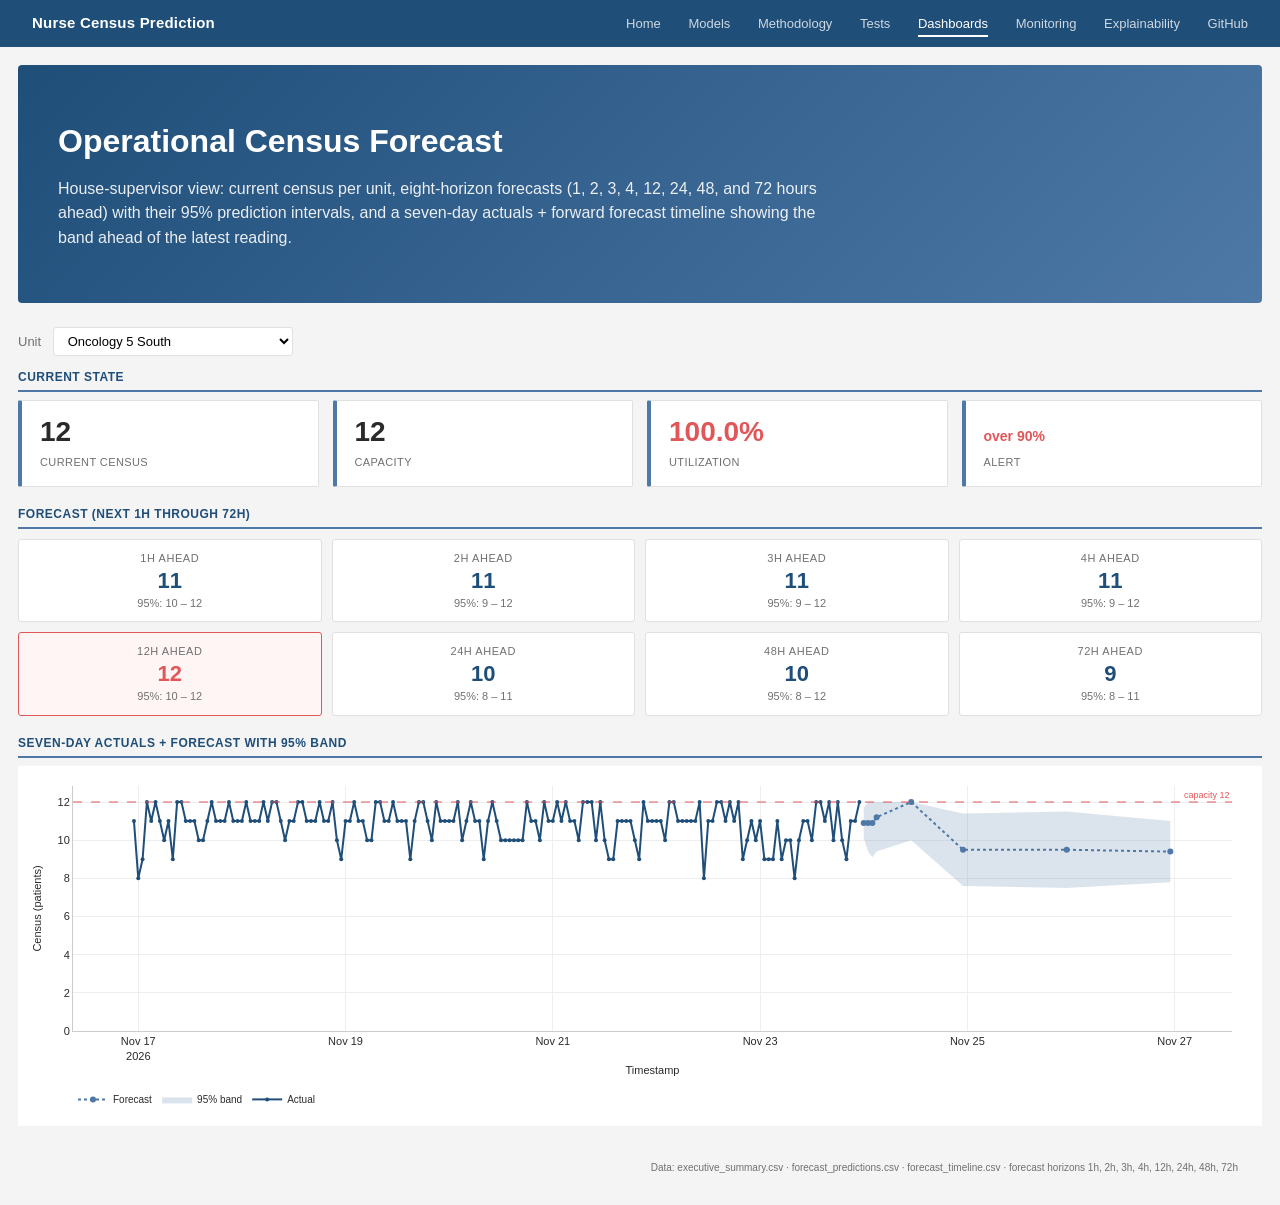
==== commit b68407b0: "chore: daily forecast refresh (2026-11-23 23:53 UTC)" ====
--- a/docs/dashboard1.html
+++ b/docs/dashboard1.html
@@ -48,7 +48,7 @@
   <section class="section">
     <div style="margin:0 0 12px;">
       <label for="unit-select" style="font-size:13px;color:var(--muted);margin-right:8px;">Unit</label>
-      <select id="unit-select" style="font-size:13px;padding:5px 10px;border:1px solid var(--border);border-radius:3px;background:#fff;min-width:240px;"><option value="Cardiac Stepdown">Cardiac Stepdown</option><option value="Oncology 5 South">Oncology 5 South</option><option value="Surgical 2 West">Surgical 2 West</option><option value="Progressive Care">Progressive Care</option><option value="Medical-Surgical 4 South">Medical-Surgical 4 South</option><option value="Orthopedic 6 North">Orthopedic 6 North</option><option value="Telemetry 4 East">Telemetry 4 East</option><option value="Medical-Surgical 3 North">Medical-Surgical 3 North</option><option value="Neuro Stepdown">Neuro Stepdown</option></select>
+      <select id="unit-select" style="font-size:13px;padding:5px 10px;border:1px solid var(--border);border-radius:3px;background:#fff;min-width:240px;"><option value="Oncology 5 South">Oncology 5 South</option><option value="Medical-Surgical 4 South">Medical-Surgical 4 South</option><option value="Cardiac Stepdown">Cardiac Stepdown</option><option value="Medical-Surgical 3 North">Medical-Surgical 3 North</option><option value="Orthopedic 6 North">Orthopedic 6 North</option><option value="Surgical 2 West">Surgical 2 West</option><option value="Progressive Care">Progressive Care</option><option value="Neuro Stepdown">Neuro Stepdown</option><option value="Telemetry 4 East">Telemetry 4 East</option></select>
     </div>
 
     <div class="section-title">Current state</div>
@@ -68,7 +68,7 @@
 
   <script>
     const layoutBase = {"font":{"family":"Segoe UI, Helvetica Neue, Arial, sans-serif","size":11,"color":"#2A2A2A"},"paper_bgcolor":"#FFFFFF","plot_bgcolor":"#FFFFFF","margin":{"t":30,"r":20,"b":50,"l":60},"hovermode":"closest","xaxis":{"gridcolor":"#EEEEEE","linecolor":"#CCCCCC","tickfont":{"size":11}},"yaxis":{"gridcolor":"#EEEEEE","linecolor":"#CCCCCC","tickfont":{"size":11}}};
-    const unitData = {"Medical-Surgical 3 North":{"uid":705089,"capacity":17,"current":12,"utilization":70.6,"alert":false,"cards":[{"horizon":1,"point":8.5,"lower":7.6,"upper":9.4,"overCapacity":false},{"horizon":2,"point":8,"lower":6.5,"upper":9.5,"overCapacity":false},{"horizon":3,"point":9.6,"lower":7.7,"upper":11.5,"overCapacity":false},{"horizon":4,"point":8.8,"lower":6.8,"upper":10.8,"overCapacity":false},{"horizon":12,"point":13.9,"lower":11.4,"upper":16.4,"overCapacity":false},{"horizon":24,"point":12.1,"lower":9.7,"upper":14.5,"overCapacity":false},{"horizon":48,"point":13,"lower":10.6,"upper":15.4,"overCapacity":false},{"horizon":72,"point":13.5,"lower":11.1,"upper":15.9,"overCapacity":false}],"actualsX":["2026-11-15 19:00:00","2026-11-15 20:00:00","2026-11-15 21:00:00","2026-11-15 22:00:00","2026-11-15 23:00:00","2026-11-16 00:00:00","2026-11-16 01:00:00","2026-11-16 02:00:00","2026-11-16 03:00:00","2026-11-16 04:00:00","2026-11-16 05:00:00","2026-11-16 06:00:00","2026-11-16 07:00:00","2026-11-16 08:00:00","2026-11-16 09:00:00","2026-11-16 10:00:00","2026-11-16 11:00:00","2026-11-16 12:00:00","2026-11-16 13:00:00","2026-11-16 14:00:00","2026-11-16 15:00:00","2026-11-16 16:00:00","2026-11-16 17:00:00","2026-11-16 18:00:00","2026-11-16 19:00:00","2026-11-16 20:00:00","2026-11-16 21:00:00","2026-11-16 22:00:00","2026-11-16 23:00:00","2026-11-17 00:00:00","2026-11-17 01:00:00","2026-11-17 02:00:00","2026-11-17 03:00:00","2026-11-17 04:00:00","2026-11-17 05:00:00","2026-11-17 06:00:00","2026-11-17 07:00:00","2026-11-17 08:00:00","2026-11-17 09:00:00","2026-11-17 10:00:00","2026-11-17 11:00:00","2026-11-17 12:00:00","2026-11-17 13:00:00","2026-11-17 14:00:00","2026-11-17 15:00:00","2026-11-17 16:00:00","2026-11-17 17:00:00","2026-11-17 18:00:00","2026-11-17 19:00:00","2026-11-17 20:00:00","2026-11-17 21:00:00","2026-11-17 22:00:00","2026-11-17 23:00:00","2026-11-18 00:00:00","2026-11-18 01:00:00","2026-11-18 02:00:00","2026-11-18 03:00:00","2026-11-18 04:00:00","2026-11-18 05:00:00","2026-11-18 06:00:00","2026-11-18 07:00:00","2026-11-18 08:00:00","2026-11-18 09:00:00","2026-11-18 10:00:00","2026-11-18 11:00:00","2026-11-18 12:00:00","2026-11-18 13:00:00","2026-11-18 14:00:00","2026-11-18 15:00:00","2026-11-18 16:00:00","2026-11-18 17:00:00","2026-11-18 18:00:00","2026-11-18 19:00:00","2026-11-18 20:00:00","2026-11-18 21:00:00","2026-11-18 22:00:00","2026-11-18 23:00:00","2026-11-19 00:00:00","2026-11-19 01:00:00","2026-11-19 02:00:00","2026-11-19 03:00:00","2026-11-19 04:00:00","2026-11-19 05:00:00","2026-11-19 06:00:00","2026-11-19 07:00:00","2026-11-19 08:00:00","2026-11-19 09:00:00","2026-11-19 10:00:00","2026-11-19 11:00:00","2026-11-19 12:00:00","2026-11-19 13:00:00","2026-11-19 14:00:00","2026-11-19 15:00:00","2026-11-19 16:00:00","2026-11-19 17:00:00","2026-11-19 18:00:00","2026-11-19 19:00:00","2026-11-19 20:00:00","2026-11-19 21:00:00","2026-11-19 22:00:00","2026-11-19 23:00:00","2026-11-20 00:00:00","2026-11-20 01:00:00","2026-11-20 02:00:00","2026-11-20 03:00:00","2026-11-20 04:00:00","2026-11-20 05:00:00","2026-11-20 06:00:00","2026-11-20 07:00:00","2026-11-20 08:00:00","2026-11-20 09:00:00","2026-11-20 10:00:00","2026-11-20 11:00:00","2026-11-20 12:00:00","2026-11-20 13:00:00","2026-11-20 14:00:00","2026-11-20 15:00:00","2026-11-20 16:00:00","2026-11-20 17:00:00","2026-11-20 18:00:00","2026-11-20 19:00:00","2026-11-20 20:00:00","2026-11-20 21:00:00","2026-11-20 22:00:00","2026-11-20 23:00:00","2026-11-21 00:00:00","2026-11-21 01:00:00","2026-11-21 02:00:00","2026-11-21 03:00:00","2026-11-21 04:00:00","2026-11-21 05:00:00","2026-11-21 06:00:00","2026-11-21 07:00:00","2026-11-21 08:00:00","2026-11-21 09:00:00","2026-11-21 10:00:00","2026-11-21 11:00:00","2026-11-21 12:00:00","2026-11-21 13:00:00","2026-11-21 14:00:00","2026-11-21 15:00:00","2026-11-21 16:00:00","2026-11-21 17:00:00","2026-11-21 18:00:00","2026-11-21 19:00:00","2026-11-21 20:00:00","2026-11-21 21:00:00","2026-11-21 22:00:00","2026-11-21 23:00:00","2026-11-22 00:00:00","2026-11-22 01:00:00","2026-11-22 02:00:00","2026-11-22 03:00:00","2026-11-22 04:00:00","2026-11-22 05:00:00","2026-11-22 06:00:00","2026-11-22 07:00:00","2026-11-22 08:00:00","2026-11-22 09:00:00","2026-11-22 10:00:00","2026-11-22 11:00:00","2026-11-22 12:00:00","2026-11-22 13:00:00","2026-11-22 14:00:00","2026-11-22 15:00:00","2026-11-22 16:00:00","2026-11-22 17:00:00","2026-11-22 18:00:00","2026-11-22 19:00:00"],"actualsY":[14,16,17,12,13,16,16,16,16,16,16,15,14,14,16,15,17,16,16,16,15,13,17,12,16,17,16,16,14,14,14,15,14,14,12,15,16,16,17,17,16,17,16,16,16,15,16,13,13,15,15,16,15,16,16,16,16,16,15,14,16,16,17,17,17,15,17,16,14,13,16,16,15,14,15,16,17,16,13,16,16,16,16,15,17,14,16,17,17,13,17,16,14,16,16,17,13,14,13,16,16,16,16,17,16,16,17,16,16,16,14,16,16,13,16,13,16,16,16,17,16,16,14,16,16,15,16,15,16,12,17,12,14,17,15,14,17,16,16,15,16,14,15,12,16,15,16,13,13,15,15,16,13,14,13,13,17,16,13,13,16,17,15,17,15,15,13,16,12],"forecastX":["2026-11-22 20:00:00","2026-11-22 21:00:00","2026-11-22 22:00:00","2026-11-22 23:00:00","2026-11-23 07:00:00","2026-11-23 19:00:00","2026-11-24 19:00:00","2026-11-25 19:00:00"],"forecastY":[8.5,8,9.6,8.8,13.9,12.1,13,13.5],"forecastLower":[7.6,6.5,7.7,6.8,11.4,9.7,10.6,11.1],"forecastUpper":[9.4,9.5,11.5,10.8,16.4,14.5,15.4,15.9],"forecastHorizons":[1,2,3,4,12,24,48,72]},"Telemetry 4 East":{"uid":705090,"capacity":34,"current":26,"utilization":76.5,"alert":false,"cards":[{"horizon":1,"point":20.8,"lower":19.4,"upper":22.2,"overCapacity":false},{"horizon":2,"point":20.2,"lower":17.9,"upper":22.5,"overCapacity":false},{"horizon":3,"point":19.9,"lower":17,"upper":22.8,"overCapacity":false},{"horizon":4,"point":20.7,"lower":17.2,"upper":24.2,"overCapacity":false},{"horizon":12,"point":27.1,"lower":22.3,"upper":31.9,"overCapacity":false},{"horizon":24,"point":24.3,"lower":19.2,"upper":29.4,"overCapacity":false},{"horizon":48,"point":23.3,"lower":17.3,"upper":29.3,"overCapacity":false},{"horizon":72,"point":23.9,"lower":18,"upper":29.8,"overCapacity":false}],"actualsX":["2026-11-15 19:00:00","2026-11-15 20:00:00","2026-11-15 21:00:00","2026-11-15 22:00:00","2026-11-15 23:00:00","2026-11-16 00:00:00","2026-11-16 01:00:00","2026-11-16 02:00:00","2026-11-16 03:00:00","2026-11-16 04:00:00","2026-11-16 05:00:00","2026-11-16 06:00:00","2026-11-16 07:00:00","2026-11-16 08:00:00","2026-11-16 09:00:00","2026-11-16 10:00:00","2026-11-16 11:00:00","2026-11-16 12:00:00","2026-11-16 13:00:00","2026-11-16 14:00:00","2026-11-16 15:00:00","2026-11-16 16:00:00","2026-11-16 17:00:00","2026-11-16 18:00:00","2026-11-16 19:00:00","2026-11-16 20:00:00","2026-11-16 21:00:00","2026-11-16 22:00:00","2026-11-16 23:00:00","2026-11-17 00:00:00","2026-11-17 01:00:00","2026-11-17 02:00:00","2026-11-17 03:00:00","2026-11-17 04:00:00","2026-11-17 05:00:00","2026-11-17 06:00:00","2026-11-17 07:00:00","2026-11-17 08:00:00","2026-11-17 09:00:00","2026-11-17 10:00:00","2026-11-17 11:00:00","2026-11-17 12:00:00","2026-11-17 13:00:00","2026-11-17 14:00:00","2026-11-17 15:00:00","2026-11-17 16:00:00","2026-11-17 17:00:00","2026-11-17 18:00:00","2026-11-17 19:00:00","2026-11-17 20:00:00","2026-11-17 21:00:00","2026-11-17 22:00:00","2026-11-17 23:00:00","2026-11-18 00:00:00","2026-11-18 01:00:00","2026-11-18 02:00:00","2026-11-18 03:00:00","2026-11-18 04:00:00","2026-11-18 05:00:00","2026-11-18 06:00:00","2026-11-18 07:00:00","2026-11-18 08:00:00","2026-11-18 09:00:00","2026-11-18 10:00:00","2026-11-18 11:00:00","2026-11-18 12:00:00","2026-11-18 13:00:00","2026-11-18 14:00:00","2026-11-18 15:00:00","2026-11-18 16:00:00","2026-11-18 17:00:00","2026-11-18 18:00:00","2026-11-18 19:00:00","2026-11-18 20:00:00","2026-11-18 21:00:00","2026-11-18 22:00:00","2026-11-18 23:00:00","2026-11-19 00:00:00","2026-11-19 01:00:00","2026-11-19 02:00:00","2026-11-19 03:00:00","2026-11-19 04:00:00","2026-11-19 05:00:00","2026-11-19 06:00:00","2026-11-19 07:00:00","2026-11-19 08:00:00","2026-11-19 09:00:00","2026-11-19 10:00:00","2026-11-19 11:00:00","2026-11-19 12:00:00","2026-11-19 13:00:00","2026-11-19 14:00:00","2026-11-19 15:00:00","2026-11-19 16:00:00","2026-11-19 17:00:00","2026-11-19 18:00:00","2026-11-19 19:00:00","2026-11-19 20:00:00","2026-11-19 21:00:00","2026-11-19 22:00:00","2026-11-19 23:00:00","2026-11-20 00:00:00","2026-11-20 01:00:00","2026-11-20 02:00:00","2026-11-20 03:00:00","2026-11-20 04:00:00","2026-11-20 05:00:00","2026-11-20 06:00:00","2026-11-20 07:00:00","2026-11-20 08:00:00","2026-11-20 09:00:00","2026-11-20 10:00:00","2026-11-20 11:00:00","2026-11-20 12:00:00","2026-11-20 13:00:00","2026-11-20 14:00:00","2026-11-20 15:00:00","2026-11-20 16:00:00","2026-11-20 17:00:00","2026-11-20 18:00:00","2026-11-20 19:00:00","2026-11-20 20:00:00","2026-11-20 21:00:00","2026-11-20 22:00:00","2026-11-20 23:00:00","2026-11-21 00:00:00","2026-11-21 01:00:00","2026-11-21 02:00:00","2026-11-21 03:00:00","2026-11-21 04:00:00","2026-11-21 05:00:00","2026-11-21 06:00:00","2026-11-21 07:00:00","2026-11-21 08:00:00","2026-11-21 09:00:00","2026-11-21 10:00:00","2026-11-21 11:00:00","2026-11-21 12:00:00","2026-11-21 13:00:00","2026-11-21 14:00:00","2026-11-21 15:00:00","2026-11-21 16:00:00","2026-11-21 17:00:00","2026-11-21 18:00:00","2026-11-21 19:00:00","2026-11-21 20:00:00","2026-11-21 21:00:00","2026-11-21 22:00:00","2026-11-21 23:00:00","2026-11-22 00:00:00","2026-11-22 01:00:00","2026-11-22 02:00:00","2026-11-22 03:00:00","2026-11-22 04:00:00","2026-11-22 05:00:00","2026-11-22 06:00:00","2026-11-22 07:00:00","2026-11-22 08:00:00","2026-11-22 09:00:00","2026-11-22 10:00:00","2026-11-22 11:00:00","2026-11-22 12:00:00","2026-11-22 13:00:00","2026-11-22 14:00:00","2026-11-22 15:00:00","2026-11-22 16:00:00","2026-11-22 17:00:00","2026-11-22 18:00:00","2026-11-22 19:00:00"],"actualsY":[24,24,24,31,28,27,26,31,31,26,27,30,30,23,29,30,30,27,31,31,27,22,27,28,29,22,31,25,28,29,27,26,26,24,27,31,24,28,30,32,27,23,27,30,31,31,25,23,31,28,27,28,22,31,26,30,22,22,23,32,28,27,31,31,29,29,32,30,26,22,29,23,25,31,26,30,24,28,30,24,28,22,32,29,27,29,26,28,26,28,28,26,30,29,25,28,30,24,23,23,25,27,23,23,28,24,25,31,29,31,26,25,27,29,23,26,28,22,31,26,26,24,27,26,29,24,25,28,29,22,31,31,23,31,30,27,28,25,27,27,28,28,25,31,24,28,26,26,29,24,22,24,30,27,23,27,31,26,25,31,27,31,29,25,29,26,31,23,26],"forecastX":["2026-11-22 20:00:00","2026-11-22 21:00:00","2026-11-22 22:00:00","2026-11-22 23:00:00","2026-11-23 07:00:00","2026-11-23 19:00:00","2026-11-24 19:00:00","2026-11-25 19:00:00"],"forecastY":[20.8,20.2,19.9,20.7,27.1,24.3,23.3,23.9],"forecastLower":[19.4,17.9,17,17.2,22.3,19.2,17.3,18],"forecastUpper":[22.2,22.5,22.8,24.2,31.9,29.4,29.3,29.8],"forecastHorizons":[1,2,3,4,12,24,48,72]},"Cardiac Stepdown":{"uid":705091,"capacity":20,"current":20,"utilization":100,"alert":true,"cards":[{"horizon":1,"point":16.1,"lower":15.3,"upper":16.9,"overCapacity":false},{"horizon":2,"point":15,"lower":13.5,"upper":16.5,"overCapacity":false},{"horizon":3,"point":16,"lower":14.3,"upper":17.7,"overCapacity":false},{"horizon":4,"point":15.8,"lower":13.9,"upper":17.7,"overCapacity":false},{"horizon":12,"point":19.9,"lower":17.9,"upper":20,"overCapacity":false},{"horizon":24,"point":17.2,"lower":15.2,"upper":19.2,"overCapacity":false},{"horizon":48,"point":16.5,"lower":14.5,"upper":18.5,"overCapacity":false},{"horizon":72,"point":16.6,"lower":14.6,"upper":18.6,"overCapacity":false}],"actualsX":["2026-11-15 19:00:00","2026-11-15 20:00:00","2026-11-15 21:00:00","2026-11-15 22:00:00","2026-11-15 23:00:00","2026-11-16 00:00:00","2026-11-16 01:00:00","2026-11-16 02:00:00","2026-11-16 03:00:00","2026-11-16 04:00:00","2026-11-16 05:00:00","2026-11-16 06:00:00","2026-11-16 07:00:00","2026-11-16 08:00:00","2026-11-16 09:00:00","2026-11-16 10:00:00","2026-11-16 11:00:00","2026-11-16 12:00:00","2026-11-16 13:00:00","2026-11-16 14:00:00","2026-11-16 15:00:00","2026-11-16 16:00:00","2026-11-16 17:00:00","2026-11-16 18:00:00","2026-11-16 19:00:00","2026-11-16 20:00:00","2026-11-16 21:00:00","2026-11-16 22:00:00","2026-11-16 23:00:00","2026-11-17 00:00:00","2026-11-17 01:00:00","2026-11-17 02:00:00","2026-11-17 03:00:00","2026-11-17 04:00:00","2026-11-17 05:00:00","2026-11-17 06:00:00","2026-11-17 07:00:00","2026-11-17 08:00:00","2026-11-17 09:00:00","2026-11-17 10:00:00","2026-11-17 11:00:00","2026-11-17 12:00:00","2026-11-17 13:00:00","2026-11-17 14:00:00","2026-11-17 15:00:00","2026-11-17 16:00:00","2026-11-17 17:00:00","2026-11-17 18:00:00","2026-11-17 19:00:00","2026-11-17 20:00:00","2026-11-17 21:00:00","2026-11-17 22:00:00","2026-11-17 23:00:00","2026-11-18 00:00:00","2026-11-18 01:00:00","2026-11-18 02:00:00","2026-11-18 03:00:00","2026-11-18 04:00:00","2026-11-18 05:00:00","2026-11-18 06:00:00","2026-11-18 07:00:00","2026-11-18 08:00:00","2026-11-18 09:00:00","2026-11-18 10:00:00","2026-11-18 11:00:00","2026-11-18 12:00:00","2026-11-18 13:00:00","2026-11-18 14:00:00","2026-11-18 15:00:00","2026-11-18 16:00:00","2026-11-18 17:00:00","2026-11-18 18:00:00","2026-11-18 19:00:00","2026-11-18 20:00:00","2026-11-18 21:00:00","2026-11-18 22:00:00","2026-11-18 23:00:00","2026-11-19 00:00:00","2026-11-19 01:00:00","2026-11-19 02:00:00","2026-11-19 03:00:00","2026-11-19 04:00:00","2026-11-19 05:00:00","2026-11-19 06:00:00","2026-11-19 07:00:00","2026-11-19 08:00:00","2026-11-19 09:00:00","2026-11-19 10:00:00","2026-11-19 11:00:00","2026-11-19 12:00:00","2026-11-19 13:00:00","2026-11-19 14:00:00","2026-11-19 15:00:00","2026-11-19 16:00:00","2026-11-19 17:00:00","2026-11-19 18:00:00","2026-11-19 19:00:00","2026-11-19 20:00:00","2026-11-19 21:00:00","2026-11-19 22:00:00","2026-11-19 23:00:00","2026-11-20 00:00:00","2026-11-20 01:00:00","2026-11-20 02:00:00","2026-11-20 03:00:00","2026-11-20 04:00:00","2026-11-20 05:00:00","2026-11-20 06:00:00","2026-11-20 07:00:00","2026-11-20 08:00:00","2026-11-20 09:00:00","2026-11-20 10:00:00","2026-11-20 11:00:00","2026-11-20 12:00:00","2026-11-20 13:00:00","2026-11-20 14:00:00","2026-11-20 15:00:00","2026-11-20 16:00:00","2026-11-20 17:00:00","2026-11-20 18:00:00","2026-11-20 19:00:00","2026-11-20 20:00:00","2026-11-20 21:00:00","2026-11-20 22:00:00","2026-11-20 23:00:00","2026-11-21 00:00:00","2026-11-21 01:00:00","2026-11-21 02:00:00","2026-11-21 03:00:00","2026-11-21 04:00:00","2026-11-21 05:00:00","2026-11-21 06:00:00","2026-11-21 07:00:00","2026-11-21 08:00:00","2026-11-21 09:00:00","2026-11-21 10:00:00","2026-11-21 11:00:00","2026-11-21 12:00:00","2026-11-21 13:00:00","2026-11-21 14:00:00","2026-11-21 15:00:00","2026-11-21 16:00:00","2026-11-21 17:00:00","2026-11-21 18:00:00","2026-11-21 19:00:00","2026-11-21 20:00:00","2026-11-21 21:00:00","2026-11-21 22:00:00","2026-11-21 23:00:00","2026-11-22 00:00:00","2026-11-22 01:00:00","2026-11-22 02:00:00","2026-11-22 03:00:00","2026-11-22 04:00:00","2026-11-22 05:00:00","2026-11-22 06:00:00","2026-11-22 07:00:00","2026-11-22 08:00:00","2026-11-22 09:00:00","2026-11-22 10:00:00","2026-11-22 11:00:00","2026-11-22 12:00:00","2026-11-22 13:00:00","2026-11-22 14:00:00","2026-11-22 15:00:00","2026-11-22 16:00:00","2026-11-22 17:00:00","2026-11-22 18:00:00","2026-11-22 19:00:00"],"actualsY":[19,19,17,20,19,19,19,19,19,19,19,19,18,16,17,20,18,19,20,18,19,19,20,19,19,19,19,19,16,18,19,19,20,19,16,20,20,18,18,18,18,20,18,16,20,20,18,19,16,20,17,20,20,18,17,18,19,19,19,19,20,18,18,17,20,19,19,19,18,19,17,20,20,17,16,19,20,19,20,18,16,19,20,19,17,18,19,19,20,18,20,17,19,20,19,19,19,19,19,19,18,17,19,16,19,19,18,20,19,19,19,18,19,19,20,19,19,19,19,19,19,17,19,16,16,18,18,19,19,19,19,18,19,17,20,20,19,18,18,20,18,19,20,20,19,19,19,20,16,19,19,19,16,19,19,19,19,19,20,19,19,19,16,17,16,20,19,19,20],"forecastX":["2026-11-22 20:00:00","2026-11-22 21:00:00","2026-11-22 22:00:00","2026-11-22 23:00:00","2026-11-23 07:00:00","2026-11-23 19:00:00","2026-11-24 19:00:00","2026-11-25 19:00:00"],"forecastY":[16.1,15,16,15.8,19.9,17.2,16.5,16.6],"forecastLower":[15.3,13.5,14.3,13.9,17.9,15.2,14.5,14.6],"forecastUpper":[16.9,16.5,17.7,17.7,20,19.2,18.5,18.6],"forecastHorizons":[1,2,3,4,12,24,48,72]},"Oncology 5 South":{"uid":705092,"capacity":12,"current":12,"utilization":100,"alert":true,"cards":[{"horizon":1,"point":9.7,"lower":8.9,"upper":10.5,"overCapacity":false},{"horizon":2,"point":9.3,"lower":7.8,"upper":10.8,"overCapacity":false},{"horizon":3,"point":9.2,"lower":7.4,"upper":11,"overCapacity":false},{"horizon":4,"point":9.9,"lower":8.1,"upper":11.7,"overCapacity":false},{"horizon":12,"point":11.7,"lower":9.7,"upper":12,"overCapacity":false},{"horizon":24,"point":10.3,"lower":8.4,"upper":12,"overCapacity":false},{"horizon":48,"point":9.6,"lower":7.6,"upper":11.6,"overCapacity":false},{"horizon":72,"point":9.5,"lower":7.9,"upper":11.1,"overCapacity":false}],"actualsX":["2026-11-15 19:00:00","2026-11-15 20:00:00","2026-11-15 21:00:00","2026-11-15 22:00:00","2026-11-15 23:00:00","2026-11-16 00:00:00","2026-11-16 01:00:00","2026-11-16 02:00:00","2026-11-16 03:00:00","2026-11-16 04:00:00","2026-11-16 05:00:00","2026-11-16 06:00:00","2026-11-16 07:00:00","2026-11-16 08:00:00","2026-11-16 09:00:00","2026-11-16 10:00:00","2026-11-16 11:00:00","2026-11-16 12:00:00","2026-11-16 13:00:00","2026-11-16 14:00:00","2026-11-16 15:00:00","2026-11-16 16:00:00","2026-11-16 17:00:00","2026-11-16 18:00:00","2026-11-16 19:00:00","2026-11-16 20:00:00","2026-11-16 21:00:00","2026-11-16 22:00:00","2026-11-16 23:00:00","2026-11-17 00:00:00","2026-11-17 01:00:00","2026-11-17 02:00:00","2026-11-17 03:00:00","2026-11-17 04:00:00","2026-11-17 05:00:00","2026-11-17 06:00:00","2026-11-17 07:00:00","2026-11-17 08:00:00","2026-11-17 09:00:00","2026-11-17 10:00:00","2026-11-17 11:00:00","2026-11-17 12:00:00","2026-11-17 13:00:00","2026-11-17 14:00:00","2026-11-17 15:00:00","2026-11-17 16:00:00","2026-11-17 17:00:00","2026-11-17 18:00:00","2026-11-17 19:00:00","2026-11-17 20:00:00","2026-11-17 21:00:00","2026-11-17 22:00:00","2026-11-17 23:00:00","2026-11-18 00:00:00","2026-11-18 01:00:00","2026-11-18 02:00:00","2026-11-18 03:00:00","2026-11-18 04:00:00","2026-11-18 05:00:00","2026-11-18 06:00:00","2026-11-18 07:00:00","2026-11-18 08:00:00","2026-11-18 09:00:00","2026-11-18 10:00:00","2026-11-18 11:00:00","2026-11-18 12:00:00","2026-11-18 13:00:00","2026-11-18 14:00:00","2026-11-18 15:00:00","2026-11-18 16:00:00","2026-11-18 17:00:00","2026-11-18 18:00:00","2026-11-18 19:00:00","2026-11-18 20:00:00","2026-11-18 21:00:00","2026-11-18 22:00:00","2026-11-18 23:00:00","2026-11-19 00:00:00","2026-11-19 01:00:00","2026-11-19 02:00:00","2026-11-19 03:00:00","2026-11-19 04:00:00","2026-11-19 05:00:00","2026-11-19 06:00:00","2026-11-19 07:00:00","2026-11-19 08:00:00","2026-11-19 09:00:00","2026-11-19 10:00:00","2026-11-19 11:00:00","2026-11-19 12:00:00","2026-11-19 13:00:00","2026-11-19 14:00:00","2026-11-19 15:00:00","2026-11-19 16:00:00","2026-11-19 17:00:00","2026-11-19 18:00:00","2026-11-19 19:00:00","2026-11-19 20:00:00","2026-11-19 21:00:00","2026-11-19 22:00:00","2026-11-19 23:00:00","2026-11-20 00:00:00","2026-11-20 01:00:00","2026-11-20 02:00:00","2026-11-20 03:00:00","2026-11-20 04:00:00","2026-11-20 05:00:00","2026-11-20 06:00:00","2026-11-20 07:00:00","2026-11-20 08:00:00","2026-11-20 09:00:00","2026-11-20 10:00:00","2026-11-20 11:00:00","2026-11-20 12:00:00","2026-11-20 13:00:00","2026-11-20 14:00:00","2026-11-20 15:00:00","2026-11-20 16:00:00","2026-11-20 17:00:00","2026-11-20 18:00:00","2026-11-20 19:00:00","2026-11-20 20:00:00","2026-11-20 21:00:00","2026-11-20 22:00:00","2026-11-20 23:00:00","2026-11-21 00:00:00","2026-11-21 01:00:00","2026-11-21 02:00:00","2026-11-21 03:00:00","2026-11-21 04:00:00","2026-11-21 05:00:00","2026-11-21 06:00:00","2026-11-21 07:00:00","2026-11-21 08:00:00","2026-11-21 09:00:00","2026-11-21 10:00:00","2026-11-21 11:00:00","2026-11-21 12:00:00","2026-11-21 13:00:00","2026-11-21 14:00:00","2026-11-21 15:00:00","2026-11-21 16:00:00","2026-11-21 17:00:00","2026-11-21 18:00:00","2026-11-21 19:00:00","2026-11-21 20:00:00","2026-11-21 21:00:00","2026-11-21 22:00:00","2026-11-21 23:00:00","2026-11-22 00:00:00","2026-11-22 01:00:00","2026-11-22 02:00:00","2026-11-22 03:00:00","2026-11-22 04:00:00","2026-11-22 05:00:00","2026-11-22 06:00:00","2026-11-22 07:00:00","2026-11-22 08:00:00","2026-11-22 09:00:00","2026-11-22 10:00:00","2026-11-22 11:00:00","2026-11-22 12:00:00","2026-11-22 13:00:00","2026-11-22 14:00:00","2026-11-22 15:00:00","2026-11-22 16:00:00","2026-11-22 17:00:00","2026-11-22 18:00:00","2026-11-22 19:00:00"],"actualsY":[10,9,12,11,11,9,11,11,10,8,12,12,11,9,11,10,10,12,11,12,8,10,9,11,11,12,11,11,10,11,11,11,11,12,11,11,11,10,10,11,9,8,11,10,11,12,11,11,9,11,9,9,10,11,10,11,9,11,10,9,10,11,12,11,12,11,11,12,10,9,11,9,12,11,10,11,10,12,11,11,11,9,12,12,10,12,10,10,12,12,9,8,11,11,9,12,9,11,8,10,11,10,11,10,8,11,12,11,8,10,12,12,9,12,11,12,11,12,11,11,11,8,11,12,11,11,11,11,10,11,9,12,11,11,11,12,12,11,12,10,11,11,12,9,9,10,11,12,8,12,11,12,12,11,11,9,9,11,11,10,9,11,8,9,11,11,10,10,12],"forecastX":["2026-11-22 20:00:00","2026-11-22 21:00:00","2026-11-22 22:00:00","2026-11-22 23:00:00","2026-11-23 07:00:00","2026-11-23 19:00:00","2026-11-24 19:00:00","2026-11-25 19:00:00"],"forecastY":[9.7,9.3,9.2,9.9,11.7,10.3,9.6,9.5],"forecastLower":[8.9,7.8,7.4,8.1,9.7,8.4,7.6,7.9],"forecastUpper":[10.5,10.8,11,11.7,12,12,11.6,11.1],"forecastHorizons":[1,2,3,4,12,24,48,72]},"Surgical 2 West":{"uid":21334825,"capacity":13,"current":13,"utilization":100,"alert":true,"cards":[{"horizon":1,"point":10.2,"lower":9.4,"upper":11,"overCapacity":false},{"horizon":2,"point":10,"lower":8.7,"upper":11.3,"overCapacity":false},{"horizon":3,"point":10.3,"lower":8.8,"upper":11.8,"overCapacity":false},{"horizon":4,"point":10.2,"lower":8.6,"upper":11.8,"overCapacity":false},{"horizon":12,"point":13,"lower":11.3,"upper":13,"overCapacity":true},{"horizon":24,"point":10.8,"lower":8.7,"upper":12.9,"overCapacity":false},{"horizon":48,"point":10.9,"lower":9.2,"upper":12.6,"overCapacity":false},{"horizon":72,"point":11,"lower":8.9,"upper":13,"overCapacity":false}],"actualsX":["2026-11-15 19:00:00","2026-11-15 20:00:00","2026-11-15 21:00:00","2026-11-15 22:00:00","2026-11-15 23:00:00","2026-11-16 00:00:00","2026-11-16 01:00:00","2026-11-16 02:00:00","2026-11-16 03:00:00","2026-11-16 04:00:00","2026-11-16 05:00:00","2026-11-16 06:00:00","2026-11-16 07:00:00","2026-11-16 08:00:00","2026-11-16 09:00:00","2026-11-16 10:00:00","2026-11-16 11:00:00","2026-11-16 12:00:00","2026-11-16 13:00:00","2026-11-16 14:00:00","2026-11-16 15:00:00","2026-11-16 16:00:00","2026-11-16 17:00:00","2026-11-16 18:00:00","2026-11-16 19:00:00","2026-11-16 20:00:00","2026-11-16 21:00:00","2026-11-16 22:00:00","2026-11-16 23:00:00","2026-11-17 00:00:00","2026-11-17 01:00:00","2026-11-17 02:00:00","2026-11-17 03:00:00","2026-11-17 04:00:00","2026-11-17 05:00:00","2026-11-17 06:00:00","2026-11-17 07:00:00","2026-11-17 08:00:00","2026-11-17 09:00:00","2026-11-17 10:00:00","2026-11-17 11:00:00","2026-11-17 12:00:00","2026-11-17 13:00:00","2026-11-17 14:00:00","2026-11-17 15:00:00","2026-11-17 16:00:00","2026-11-17 17:00:00","2026-11-17 18:00:00","2026-11-17 19:00:00","2026-11-17 20:00:00","2026-11-17 21:00:00","2026-11-17 22:00:00","2026-11-17 23:00:00","2026-11-18 00:00:00","2026-11-18 01:00:00","2026-11-18 02:00:00","2026-11-18 03:00:00","2026-11-18 04:00:00","2026-11-18 05:00:00","2026-11-18 06:00:00","2026-11-18 07:00:00","2026-11-18 08:00:00","2026-11-18 09:00:00","2026-11-18 10:00:00","2026-11-18 11:00:00","2026-11-18 12:00:00","2026-11-18 13:00:00","2026-11-18 14:00:00","2026-11-18 15:00:00","2026-11-18 16:00:00","2026-11-18 17:00:00","2026-11-18 18:00:00","2026-11-18 19:00:00","2026-11-18 20:00:00","2026-11-18 21:00:00","2026-11-18 22:00:00","2026-11-18 23:00:00","2026-11-19 00:00:00","2026-11-19 01:00:00","2026-11-19 02:00:00","2026-11-19 03:00:00","2026-11-19 04:00:00","2026-11-19 05:00:00","2026-11-19 06:00:00","2026-11-19 07:00:00","2026-11-19 08:00:00","2026-11-19 09:00:00","2026-11-19 10:00:00","2026-11-19 11:00:00","2026-11-19 12:00:00","2026-11-19 13:00:00","2026-11-19 14:00:00","2026-11-19 15:00:00","2026-11-19 16:00:00","2026-11-19 17:00:00","2026-11-19 18:00:00","2026-11-19 19:00:00","2026-11-19 20:00:00","2026-11-19 21:00:00","2026-11-19 22:00:00","2026-11-19 23:00:00","2026-11-20 00:00:00","2026-11-20 01:00:00","2026-11-20 02:00:00","2026-11-20 03:00:00","2026-11-20 04:00:00","2026-11-20 05:00:00","2026-11-20 06:00:00","2026-11-20 07:00:00","2026-11-20 08:00:00","2026-11-20 09:00:00","2026-11-20 10:00:00","2026-11-20 11:00:00","2026-11-20 12:00:00","2026-11-20 13:00:00","2026-11-20 14:00:00","2026-11-20 15:00:00","2026-11-20 16:00:00","2026-11-20 17:00:00","2026-11-20 18:00:00","2026-11-20 19:00:00","2026-11-20 20:00:00","2026-11-20 21:00:00","2026-11-20 22:00:00","2026-11-20 23:00:00","2026-11-21 00:00:00","2026-11-21 01:00:00","2026-11-21 02:00:00","2026-11-21 03:00:00","2026-11-21 04:00:00","2026-11-21 05:00:00","2026-11-21 06:00:00","2026-11-21 07:00:00","2026-11-21 08:00:00","2026-11-21 09:00:00","2026-11-21 10:00:00","2026-11-21 11:00:00","2026-11-21 12:00:00","2026-11-21 13:00:00","2026-11-21 14:00:00","2026-11-21 15:00:00","2026-11-21 16:00:00","2026-11-21 17:00:00","2026-11-21 18:00:00","2026-11-21 19:00:00","2026-11-21 20:00:00","2026-11-21 21:00:00","2026-11-21 22:00:00","2026-11-21 23:00:00","2026-11-22 00:00:00","2026-11-22 01:00:00","2026-11-22 02:00:00","2026-11-22 03:00:00","2026-11-22 04:00:00","2026-11-22 05:00:00","2026-11-22 06:00:00","2026-11-22 07:00:00","2026-11-22 08:00:00","2026-11-22 09:00:00","2026-11-22 10:00:00","2026-11-22 11:00:00","2026-11-22 12:00:00","2026-11-22 13:00:00","2026-11-22 14:00:00","2026-11-22 15:00:00","2026-11-22 16:00:00","2026-11-22 17:00:00","2026-11-22 18:00:00","2026-11-22 19:00:00"],"actualsY":[13,13,12,12,11,12,13,12,13,13,13,12,12,12,13,13,13,11,12,12,13,12,11,12,12,12,13,12,12,11,12,10,12,12,10,13,11,12,11,12,12,12,13,12,12,11,13,13,11,11,13,13,13,11,13,13,13,12,12,13,13,13,10,11,13,13,13,11,13,12,13,13,11,12,12,11,11,12,12,12,13,12,12,11,13,12,13,13,11,12,13,13,11,12,11,11,12,12,12,12,12,11,12,12,10,13,12,12,12,12,11,13,12,12,11,13,13,11,11,12,13,12,13,13,13,12,12,12,12,13,12,12,12,12,11,13,12,13,13,12,13,12,12,13,10,12,13,11,12,12,12,13,13,11,12,11,11,11,12,11,13,13,12,12,12,13,13,11,13],"forecastX":["2026-11-22 20:00:00","2026-11-22 21:00:00","2026-11-22 22:00:00","2026-11-22 23:00:00","2026-11-23 07:00:00","2026-11-23 19:00:00","2026-11-24 19:00:00","2026-11-25 19:00:00"],"forecastY":[10.2,10,10.3,10.2,13,10.8,10.9,11],"forecastLower":[9.4,8.7,8.8,8.6,11.3,8.7,9.2,8.9],"forecastUpper":[11,11.3,11.8,11.8,13,12.9,12.6,13],"forecastHorizons":[1,2,3,4,12,24,48,72]},"Orthopedic 6 North":{"uid":21336305,"capacity":13,"current":12,"utilization":92.3,"alert":true,"cards":[{"horizon":1,"point":9.6,"lower":8.8,"upper":10.4,"overCapacity":false},{"horizon":2,"point":8.9,"lower":7.7,"upper":10.1,"overCapacity":false},{"horizon":3,"point":9.4,"lower":8,"upper":10.8,"overCapacity":false},{"horizon":4,"point":9.4,"lower":8,"upper":10.8,"overCapacity":false},{"horizon":12,"point":12.5,"lower":11,"upper":13,"overCapacity":false},{"horizon":24,"point":10.8,"lower":9.2,"upper":12.4,"overCapacity":false},{"horizon":48,"point":10.5,"lower":8.9,"upper":12.1,"overCapacity":false},{"horizon":72,"point":11,"lower":9.5,"upper":12.5,"overCapacity":false}],"actualsX":["2026-11-15 19:00:00","2026-11-15 20:00:00","2026-11-15 21:00:00","2026-11-15 22:00:00","2026-11-15 23:00:00","2026-11-16 00:00:00","2026-11-16 01:00:00","2026-11-16 02:00:00","2026-11-16 03:00:00","2026-11-16 04:00:00","2026-11-16 05:00:00","2026-11-16 06:00:00","2026-11-16 07:00:00","2026-11-16 08:00:00","2026-11-16 09:00:00","2026-11-16 10:00:00","2026-11-16 11:00:00","2026-11-16 12:00:00","2026-11-16 13:00:00","2026-11-16 14:00:00","2026-11-16 15:00:00","2026-11-16 16:00:00","2026-11-16 17:00:00","2026-11-16 18:00:00","2026-11-16 19:00:00","2026-11-16 20:00:00","2026-11-16 21:00:00","2026-11-16 22:00:00","2026-11-16 23:00:00","2026-11-17 00:00:00","2026-11-17 01:00:00","2026-11-17 02:00:00","2026-11-17 03:00:00","2026-11-17 04:00:00","2026-11-17 05:00:00","2026-11-17 06:00:00","2026-11-17 07:00:00","2026-11-17 08:00:00","2026-11-17 09:00:00","2026-11-17 10:00:00","2026-11-17 11:00:00","2026-11-17 12:00:00","2026-11-17 13:00:00","2026-11-17 14:00:00","2026-11-17 15:00:00","2026-11-17 16:00:00","2026-11-17 17:00:00","2026-11-17 18:00:00","2026-11-17 19:00:00","2026-11-17 20:00:00","2026-11-17 21:00:00","2026-11-17 22:00:00","2026-11-17 23:00:00","2026-11-18 00:00:00","2026-11-18 01:00:00","2026-11-18 02:00:00","2026-11-18 03:00:00","2026-11-18 04:00:00","2026-11-18 05:00:00","2026-11-18 06:00:00","2026-11-18 07:00:00","2026-11-18 08:00:00","2026-11-18 09:00:00","2026-11-18 10:00:00","2026-11-18 11:00:00","2026-11-18 12:00:00","2026-11-18 13:00:00","2026-11-18 14:00:00","2026-11-18 15:00:00","2026-11-18 16:00:00","2026-11-18 17:00:00","2026-11-18 18:00:00","2026-11-18 19:00:00","2026-11-18 20:00:00","2026-11-18 21:00:00","2026-11-18 22:00:00","2026-11-18 23:00:00","2026-11-19 00:00:00","2026-11-19 01:00:00","2026-11-19 02:00:00","2026-11-19 03:00:00","2026-11-19 04:00:00","2026-11-19 05:00:00","2026-11-19 06:00:00","2026-11-19 07:00:00","2026-11-19 08:00:00","2026-11-19 09:00:00","2026-11-19 10:00:00","2026-11-19 11:00:00","2026-11-19 12:00:00","2026-11-19 13:00:00","2026-11-19 14:00:00","2026-11-19 15:00:00","2026-11-19 16:00:00","2026-11-19 17:00:00","2026-11-19 18:00:00","2026-11-19 19:00:00","2026-11-19 20:00:00","2026-11-19 21:00:00","2026-11-19 22:00:00","2026-11-19 23:00:00","2026-11-20 00:00:00","2026-11-20 01:00:00","2026-11-20 02:00:00","2026-11-20 03:00:00","2026-11-20 04:00:00","2026-11-20 05:00:00","2026-11-20 06:00:00","2026-11-20 07:00:00","2026-11-20 08:00:00","2026-11-20 09:00:00","2026-11-20 10:00:00","2026-11-20 11:00:00","2026-11-20 12:00:00","2026-11-20 13:00:00","2026-11-20 14:00:00","2026-11-20 15:00:00","2026-11-20 16:00:00","2026-11-20 17:00:00","2026-11-20 18:00:00","2026-11-20 19:00:00","2026-11-20 20:00:00","2026-11-20 21:00:00","2026-11-20 22:00:00","2026-11-20 23:00:00","2026-11-21 00:00:00","2026-11-21 01:00:00","2026-11-21 02:00:00","2026-11-21 03:00:00","2026-11-21 04:00:00","2026-11-21 05:00:00","2026-11-21 06:00:00","2026-11-21 07:00:00","2026-11-21 08:00:00","2026-11-21 09:00:00","2026-11-21 10:00:00","2026-11-21 11:00:00","2026-11-21 12:00:00","2026-11-21 13:00:00","2026-11-21 14:00:00","2026-11-21 15:00:00","2026-11-21 16:00:00","2026-11-21 17:00:00","2026-11-21 18:00:00","2026-11-21 19:00:00","2026-11-21 20:00:00","2026-11-21 21:00:00","2026-11-21 22:00:00","2026-11-21 23:00:00","2026-11-22 00:00:00","2026-11-22 01:00:00","2026-11-22 02:00:00","2026-11-22 03:00:00","2026-11-22 04:00:00","2026-11-22 05:00:00","2026-11-22 06:00:00","2026-11-22 07:00:00","2026-11-22 08:00:00","2026-11-22 09:00:00","2026-11-22 10:00:00","2026-11-22 11:00:00","2026-11-22 12:00:00","2026-11-22 13:00:00","2026-11-22 14:00:00","2026-11-22 15:00:00","2026-11-22 16:00:00","2026-11-22 17:00:00","2026-11-22 18:00:00","2026-11-22 19:00:00"],"actualsY":[12,12,12,11,12,13,12,11,12,11,13,13,13,13,13,13,12,13,13,13,13,13,12,10,12,10,12,12,13,13,10,12,11,13,12,12,13,10,12,13,12,12,12,12,13,12,13,12,13,10,13,12,12,12,12,11,12,12,12,13,13,10,12,12,13,12,13,12,12,12,11,12,12,12,13,10,11,10,12,13,12,11,12,13,13,13,12,12,12,12,12,11,11,10,13,12,12,12,12,12,12,13,13,13,12,12,12,12,12,13,13,13,11,13,13,12,13,12,13,12,13,13,11,12,13,12,12,10,12,12,12,11,13,13,12,12,12,12,10,12,12,12,13,11,13,12,12,13,12,12,12,11,13,13,12,11,12,11,13,12,12,12,12,12,12,13,12,12,12],"forecastX":["2026-11-22 20:00:00","2026-11-22 21:00:00","2026-11-22 22:00:00","2026-11-22 23:00:00","2026-11-23 07:00:00","2026-11-23 19:00:00","2026-11-24 19:00:00","2026-11-25 19:00:00"],"forecastY":[9.6,8.9,9.4,9.4,12.5,10.8,10.5,11],"forecastLower":[8.8,7.7,8,8,11,9.2,8.9,9.5],"forecastUpper":[10.4,10.1,10.8,10.8,13,12.4,12.1,12.5],"forecastHorizons":[1,2,3,4,12,24,48,72]},"Progressive Care":{"uid":97635816,"capacity":11,"current":11,"utilization":100,"alert":true,"cards":[{"horizon":1,"point":8.9,"lower":8.1,"upper":9.7,"overCapacity":false},{"horizon":2,"point":8.6,"lower":7.5,"upper":9.7,"overCapacity":false},{"horizon":3,"point":8.7,"lower":7.4,"upper":10,"overCapacity":false},{"horizon":4,"point":8.7,"lower":7.3,"upper":10.1,"overCapacity":false},{"horizon":12,"point":11,"lower":9.4,"upper":11,"overCapacity":true},{"horizon":24,"point":9.2,"lower":7.7,"upper":10.7,"overCapacity":false},{"horizon":48,"point":9,"lower":7.4,"upper":10.6,"overCapacity":false},{"horizon":72,"point":9.4,"lower":8,"upper":10.8,"overCapacity":false}],"actualsX":["2026-11-15 19:00:00","2026-11-15 20:00:00","2026-11-15 21:00:00","2026-11-15 22:00:00","2026-11-15 23:00:00","2026-11-16 00:00:00","2026-11-16 01:00:00","2026-11-16 02:00:00","2026-11-16 03:00:00","2026-11-16 04:00:00","2026-11-16 05:00:00","2026-11-16 06:00:00","2026-11-16 07:00:00","2026-11-16 08:00:00","2026-11-16 09:00:00","2026-11-16 10:00:00","2026-11-16 11:00:00","2026-11-16 12:00:00","2026-11-16 13:00:00","2026-11-16 14:00:00","2026-11-16 15:00:00","2026-11-16 16:00:00","2026-11-16 17:00:00","2026-11-16 18:00:00","2026-11-16 19:00:00","2026-11-16 20:00:00","2026-11-16 21:00:00","2026-11-16 22:00:00","2026-11-16 23:00:00","2026-11-17 00:00:00","2026-11-17 01:00:00","2026-11-17 02:00:00","2026-11-17 03:00:00","2026-11-17 04:00:00","2026-11-17 05:00:00","2026-11-17 06:00:00","2026-11-17 07:00:00","2026-11-17 08:00:00","2026-11-17 09:00:00","2026-11-17 10:00:00","2026-11-17 11:00:00","2026-11-17 12:00:00","2026-11-17 13:00:00","2026-11-17 14:00:00","2026-11-17 15:00:00","2026-11-17 16:00:00","2026-11-17 17:00:00","2026-11-17 18:00:00","2026-11-17 19:00:00","2026-11-17 20:00:00","2026-11-17 21:00:00","2026-11-17 22:00:00","2026-11-17 23:00:00","2026-11-18 00:00:00","2026-11-18 01:00:00","2026-11-18 02:00:00","2026-11-18 03:00:00","2026-11-18 04:00:00","2026-11-18 05:00:00","2026-11-18 06:00:00","2026-11-18 07:00:00","2026-11-18 08:00:00","2026-11-18 09:00:00","2026-11-18 10:00:00","2026-11-18 11:00:00","2026-11-18 12:00:00","2026-11-18 13:00:00","2026-11-18 14:00:00","2026-11-18 15:00:00","2026-11-18 16:00:00","2026-11-18 17:00:00","2026-11-18 18:00:00","2026-11-18 19:00:00","2026-11-18 20:00:00","2026-11-18 21:00:00","2026-11-18 22:00:00","2026-11-18 23:00:00","2026-11-19 00:00:00","2026-11-19 01:00:00","2026-11-19 02:00:00","2026-11-19 03:00:00","2026-11-19 04:00:00","2026-11-19 05:00:00","2026-11-19 06:00:00","2026-11-19 07:00:00","2026-11-19 08:00:00","2026-11-19 09:00:00","2026-11-19 10:00:00","2026-11-19 11:00:00","2026-11-19 12:00:00","2026-11-19 13:00:00","2026-11-19 14:00:00","2026-11-19 15:00:00","2026-11-19 16:00:00","2026-11-19 17:00:00","2026-11-19 18:00:00","2026-11-19 19:00:00","2026-11-19 20:00:00","2026-11-19 21:00:00","2026-11-19 22:00:00","2026-11-19 23:00:00","2026-11-20 00:00:00","2026-11-20 01:00:00","2026-11-20 02:00:00","2026-11-20 03:00:00","2026-11-20 04:00:00","2026-11-20 05:00:00","2026-11-20 06:00:00","2026-11-20 07:00:00","2026-11-20 08:00:00","2026-11-20 09:00:00","2026-11-20 10:00:00","2026-11-20 11:00:00","2026-11-20 12:00:00","2026-11-20 13:00:00","2026-11-20 14:00:00","2026-11-20 15:00:00","2026-11-20 16:00:00","2026-11-20 17:00:00","2026-11-20 18:00:00","2026-11-20 19:00:00","2026-11-20 20:00:00","2026-11-20 21:00:00","2026-11-20 22:00:00","2026-11-20 23:00:00","2026-11-21 00:00:00","2026-11-21 01:00:00","2026-11-21 02:00:00","2026-11-21 03:00:00","2026-11-21 04:00:00","2026-11-21 05:00:00","2026-11-21 06:00:00","2026-11-21 07:00:00","2026-11-21 08:00:00","2026-11-21 09:00:00","2026-11-21 10:00:00","2026-11-21 11:00:00","2026-11-21 12:00:00","2026-11-21 13:00:00","2026-11-21 14:00:00","2026-11-21 15:00:00","2026-11-21 16:00:00","2026-11-21 17:00:00","2026-11-21 18:00:00","2026-11-21 19:00:00","2026-11-21 20:00:00","2026-11-21 21:00:00","2026-11-21 22:00:00","2026-11-21 23:00:00","2026-11-22 00:00:00","2026-11-22 01:00:00","2026-11-22 02:00:00","2026-11-22 03:00:00","2026-11-22 04:00:00","2026-11-22 05:00:00","2026-11-22 06:00:00","2026-11-22 07:00:00","2026-11-22 08:00:00","2026-11-22 09:00:00","2026-11-22 10:00:00","2026-11-22 11:00:00","2026-11-22 12:00:00","2026-11-22 13:00:00","2026-11-22 14:00:00","2026-11-22 15:00:00","2026-11-22 16:00:00","2026-11-22 17:00:00","2026-11-22 18:00:00","2026-11-22 19:00:00"],"actualsY":[10,9,10,10,11,10,10,10,11,10,10,10,10,10,10,10,10,11,11,10,11,10,10,10,10,10,9,10,10,11,10,10,11,10,10,10,10,11,10,10,10,11,10,11,10,9,10,10,10,10,11,10,11,10,8,9,9,10,10,10,10,11,11,10,10,10,11,11,10,10,11,11,11,10,11,11,11,10,10,11,10,11,10,11,10,11,11,10,11,11,10,11,11,10,11,10,10,11,10,10,10,11,9,9,10,10,11,11,11,10,10,11,10,11,11,11,10,10,10,10,11,11,10,10,8,10,10,10,10,11,10,10,10,10,9,11,10,11,10,11,10,10,11,8,11,10,10,10,11,11,10,10,11,9,11,9,9,11,10,9,10,10,11,11,10,10,10,11,11],"forecastX":["2026-11-22 20:00:00","2026-11-22 21:00:00","2026-11-22 22:00:00","2026-11-22 23:00:00","2026-11-23 07:00:00","2026-11-23 19:00:00","2026-11-24 19:00:00","2026-11-25 19:00:00"],"forecastY":[8.9,8.6,8.7,8.7,11,9.2,9,9.4],"forecastLower":[8.1,7.5,7.4,7.3,9.4,7.7,7.4,8],"forecastUpper":[9.7,9.7,10,10.1,11,10.7,10.6,10.8],"forecastHorizons":[1,2,3,4,12,24,48,72]},"Neuro Stepdown":{"uid":1775257343,"capacity":20,"current":14,"utilization":70,"alert":false,"cards":[{"horizon":1,"point":10.6,"lower":9.6,"upper":11.6,"overCapacity":false},{"horizon":2,"point":10.9,"lower":9.2,"upper":12.6,"overCapacity":false},{"horizon":3,"point":10.3,"lower":8.3,"upper":12.3,"overCapacity":false},{"horizon":4,"point":10.9,"lower":8.7,"upper":13.1,"overCapacity":false},{"horizon":12,"point":15.3,"lower":12.9,"upper":17.7,"overCapacity":false},{"horizon":24,"point":14.8,"lower":12.5,"upper":17.1,"overCapacity":false},{"horizon":48,"point":15.7,"lower":13.2,"upper":18.2,"overCapacity":false},{"horizon":72,"point":15.9,"lower":13.4,"upper":18.4,"overCapacity":false}],"actualsX":["2026-11-15 19:00:00","2026-11-15 20:00:00","2026-11-15 21:00:00","2026-11-15 22:00:00","2026-11-15 23:00:00","2026-11-16 00:00:00","2026-11-16 01:00:00","2026-11-16 02:00:00","2026-11-16 03:00:00","2026-11-16 04:00:00","2026-11-16 05:00:00","2026-11-16 06:00:00","2026-11-16 07:00:00","2026-11-16 08:00:00","2026-11-16 09:00:00","2026-11-16 10:00:00","2026-11-16 11:00:00","2026-11-16 12:00:00","2026-11-16 13:00:00","2026-11-16 14:00:00","2026-11-16 15:00:00","2026-11-16 16:00:00","2026-11-16 17:00:00","2026-11-16 18:00:00","2026-11-16 19:00:00","2026-11-16 20:00:00","2026-11-16 21:00:00","2026-11-16 22:00:00","2026-11-16 23:00:00","2026-11-17 00:00:00","2026-11-17 01:00:00","2026-11-17 02:00:00","2026-11-17 03:00:00","2026-11-17 04:00:00","2026-11-17 05:00:00","2026-11-17 06:00:00","2026-11-17 07:00:00","2026-11-17 08:00:00","2026-11-17 09:00:00","2026-11-17 10:00:00","2026-11-17 11:00:00","2026-11-17 12:00:00","2026-11-17 13:00:00","2026-11-17 14:00:00","2026-11-17 15:00:00","2026-11-17 16:00:00","2026-11-17 17:00:00","2026-11-17 18:00:00","2026-11-17 19:00:00","2026-11-17 20:00:00","2026-11-17 21:00:00","2026-11-17 22:00:00","2026-11-17 23:00:00","2026-11-18 00:00:00","2026-11-18 01:00:00","2026-11-18 02:00:00","2026-11-18 03:00:00","2026-11-18 04:00:00","2026-11-18 05:00:00","2026-11-18 06:00:00","2026-11-18 07:00:00","2026-11-18 08:00:00","2026-11-18 09:00:00","2026-11-18 10:00:00","2026-11-18 11:00:00","2026-11-18 12:00:00","2026-11-18 13:00:00","2026-11-18 14:00:00","2026-11-18 15:00:00","2026-11-18 16:00:00","2026-11-18 17:00:00","2026-11-18 18:00:00","2026-11-18 19:00:00","2026-11-18 20:00:00","2026-11-18 21:00:00","2026-11-18 22:00:00","2026-11-18 23:00:00","2026-11-19 00:00:00","2026-11-19 01:00:00","2026-11-19 02:00:00","2026-11-19 03:00:00","2026-11-19 04:00:00","2026-11-19 05:00:00","2026-11-19 06:00:00","2026-11-19 07:00:00","2026-11-19 08:00:00","2026-11-19 09:00:00","2026-11-19 10:00:00","2026-11-19 11:00:00","2026-11-19 12:00:00","2026-11-19 13:00:00","2026-11-19 14:00:00","2026-11-19 15:00:00","2026-11-19 16:00:00","2026-11-19 17:00:00","2026-11-19 18:00:00","2026-11-19 19:00:00","2026-11-19 20:00:00","2026-11-19 21:00:00","2026-11-19 22:00:00","2026-11-19 23:00:00","2026-11-20 00:00:00","2026-11-20 01:00:00","2026-11-20 02:00:00","2026-11-20 03:00:00","2026-11-20 04:00:00","2026-11-20 05:00:00","2026-11-20 06:00:00","2026-11-20 07:00:00","2026-11-20 08:00:00","2026-11-20 09:00:00","2026-11-20 10:00:00","2026-11-20 11:00:00","2026-11-20 12:00:00","2026-11-20 13:00:00","2026-11-20 14:00:00","2026-11-20 15:00:00","2026-11-20 16:00:00","2026-11-20 17:00:00","2026-11-20 18:00:00","2026-11-20 19:00:00","2026-11-20 20:00:00","2026-11-20 21:00:00","2026-11-20 22:00:00","2026-11-20 23:00:00","2026-11-21 00:00:00","2026-11-21 01:00:00","2026-11-21 02:00:00","2026-11-21 03:00:00","2026-11-21 04:00:00","2026-11-21 05:00:00","2026-11-21 06:00:00","2026-11-21 07:00:00","2026-11-21 08:00:00","2026-11-21 09:00:00","2026-11-21 10:00:00","2026-11-21 11:00:00","2026-11-21 12:00:00","2026-11-21 13:00:00","2026-11-21 14:00:00","2026-11-21 15:00:00","2026-11-21 16:00:00","2026-11-21 17:00:00","2026-11-21 18:00:00","2026-11-21 19:00:00","2026-11-21 20:00:00","2026-11-21 21:00:00","2026-11-21 22:00:00","2026-11-21 23:00:00","2026-11-22 00:00:00","2026-11-22 01:00:00","2026-11-22 02:00:00","2026-11-22 03:00:00","2026-11-22 04:00:00","2026-11-22 05:00:00","2026-11-22 06:00:00","2026-11-22 07:00:00","2026-11-22 08:00:00","2026-11-22 09:00:00","2026-11-22 10:00:00","2026-11-22 11:00:00","2026-11-22 12:00:00","2026-11-22 13:00:00","2026-11-22 14:00:00","2026-11-22 15:00:00","2026-11-22 16:00:00","2026-11-22 17:00:00","2026-11-22 18:00:00","2026-11-22 19:00:00"],"actualsY":[16,17,18,19,19,20,18,19,20,20,19,19,19,20,20,19,16,14,19,20,19,19,20,20,19,15,16,17,14,18,20,19,19,19,19,19,20,19,19,20,16,19,19,20,18,18,19,16,19,14,19,16,20,19,17,20,19,19,19,16,17,20,18,15,19,20,20,20,20,19,19,20,19,18,17,19,18,19,19,16,19,17,18,19,15,19,19,17,18,19,20,19,20,19,16,15,19,18,19,15,19,18,19,19,17,18,18,19,17,19,20,19,19,16,19,20,19,19,18,19,20,19,19,19,14,19,16,19,15,14,15,19,17,20,19,19,19,19,19,18,20,18,18,19,19,14,15,19,19,19,19,19,19,19,19,20,20,20,20,17,20,20,19,18,15,20,19,17,14],"forecastX":["2026-11-22 20:00:00","2026-11-22 21:00:00","2026-11-22 22:00:00","2026-11-22 23:00:00","2026-11-23 07:00:00","2026-11-23 19:00:00","2026-11-24 19:00:00","2026-11-25 19:00:00"],"forecastY":[10.6,10.9,10.3,10.9,15.3,14.8,15.7,15.9],"forecastLower":[9.6,9.2,8.3,8.7,12.9,12.5,13.2,13.4],"forecastUpper":[11.6,12.6,12.3,13.1,17.7,17.1,18.2,18.4],"forecastHorizons":[1,2,3,4,12,24,48,72]},"Medical-Surgical 4 South":{"uid":4452986337,"capacity":14,"current":13,"utilization":92.9,"alert":true,"cards":[{"horizon":1,"point":10.2,"lower":9.2,"upper":11.2,"overCapacity":false},{"horizon":2,"point":10.5,"lower":8.9,"upper":12.1,"overCapacity":false},{"horizon":3,"point":10.2,"lower":8.3,"upper":12.1,"overCapacity":false},{"horizon":4,"point":10.8,"lower":8.7,"upper":12.9,"overCapacity":false},{"horizon":12,"point":12.2,"lower":9.9,"upper":14,"overCapacity":false},{"horizon":24,"point":11.8,"lower":9.5,"upper":14,"overCapacity":false},{"horizon":48,"point":10.8,"lower":8.5,"upper":13.1,"overCapacity":false},{"horizon":72,"point":11.4,"lower":9.1,"upper":13.7,"overCapacity":false}],"actualsX":["2026-11-15 19:00:00","2026-11-15 20:00:00","2026-11-15 21:00:00","2026-11-15 22:00:00","2026-11-15 23:00:00","2026-11-16 00:00:00","2026-11-16 01:00:00","2026-11-16 02:00:00","2026-11-16 03:00:00","2026-11-16 04:00:00","2026-11-16 05:00:00","2026-11-16 06:00:00","2026-11-16 07:00:00","2026-11-16 08:00:00","2026-11-16 09:00:00","2026-11-16 10:00:00","2026-11-16 11:00:00","2026-11-16 12:00:00","2026-11-16 13:00:00","2026-11-16 14:00:00","2026-11-16 15:00:00","2026-11-16 16:00:00","2026-11-16 17:00:00","2026-11-16 18:00:00","2026-11-16 19:00:00","2026-11-16 20:00:00","2026-11-16 21:00:00","2026-11-16 22:00:00","2026-11-16 23:00:00","2026-11-17 00:00:00","2026-11-17 01:00:00","2026-11-17 02:00:00","2026-11-17 03:00:00","2026-11-17 04:00:00","2026-11-17 05:00:00","2026-11-17 06:00:00","2026-11-17 07:00:00","2026-11-17 08:00:00","2026-11-17 09:00:00","2026-11-17 10:00:00","2026-11-17 11:00:00","2026-11-17 12:00:00","2026-11-17 13:00:00","2026-11-17 14:00:00","2026-11-17 15:00:00","2026-11-17 16:00:00","2026-11-17 17:00:00","2026-11-17 18:00:00","2026-11-17 19:00:00","2026-11-17 20:00:00","2026-11-17 21:00:00","2026-11-17 22:00:00","2026-11-17 23:00:00","2026-11-18 00:00:00","2026-11-18 01:00:00","2026-11-18 02:00:00","2026-11-18 03:00:00","2026-11-18 04:00:00","2026-11-18 05:00:00","2026-11-18 06:00:00","2026-11-18 07:00:00","2026-11-18 08:00:00","2026-11-18 09:00:00","2026-11-18 10:00:00","2026-11-18 11:00:00","2026-11-18 12:00:00","2026-11-18 13:00:00","2026-11-18 14:00:00","2026-11-18 15:00:00","2026-11-18 16:00:00","2026-11-18 17:00:00","2026-11-18 18:00:00","2026-11-18 19:00:00","2026-11-18 20:00:00","2026-11-18 21:00:00","2026-11-18 22:00:00","2026-11-18 23:00:00","2026-11-19 00:00:00","2026-11-19 01:00:00","2026-11-19 02:00:00","2026-11-19 03:00:00","2026-11-19 04:00:00","2026-11-19 05:00:00","2026-11-19 06:00:00","2026-11-19 07:00:00","2026-11-19 08:00:00","2026-11-19 09:00:00","2026-11-19 10:00:00","2026-11-19 11:00:00","2026-11-19 12:00:00","2026-11-19 13:00:00","2026-11-19 14:00:00","2026-11-19 15:00:00","2026-11-19 16:00:00","2026-11-19 17:00:00","2026-11-19 18:00:00","2026-11-19 19:00:00","2026-11-19 20:00:00","2026-11-19 21:00:00","2026-11-19 22:00:00","2026-11-19 23:00:00","2026-11-20 00:00:00","2026-11-20 01:00:00","2026-11-20 02:00:00","2026-11-20 03:00:00","2026-11-20 04:00:00","2026-11-20 05:00:00","2026-11-20 06:00:00","2026-11-20 07:00:00","2026-11-20 08:00:00","2026-11-20 09:00:00","2026-11-20 10:00:00","2026-11-20 11:00:00","2026-11-20 12:00:00","2026-11-20 13:00:00","2026-11-20 14:00:00","2026-11-20 15:00:00","2026-11-20 16:00:00","2026-11-20 17:00:00","2026-11-20 18:00:00","2026-11-20 19:00:00","2026-11-20 20:00:00","2026-11-20 21:00:00","2026-11-20 22:00:00","2026-11-20 23:00:00","2026-11-21 00:00:00","2026-11-21 01:00:00","2026-11-21 02:00:00","2026-11-21 03:00:00","2026-11-21 04:00:00","2026-11-21 05:00:00","2026-11-21 06:00:00","2026-11-21 07:00:00","2026-11-21 08:00:00","2026-11-21 09:00:00","2026-11-21 10:00:00","2026-11-21 11:00:00","2026-11-21 12:00:00","2026-11-21 13:00:00","2026-11-21 14:00:00","2026-11-21 15:00:00","2026-11-21 16:00:00","2026-11-21 17:00:00","2026-11-21 18:00:00","2026-11-21 19:00:00","2026-11-21 20:00:00","2026-11-21 21:00:00","2026-11-21 22:00:00","2026-11-21 23:00:00","2026-11-22 00:00:00","2026-11-22 01:00:00","2026-11-22 02:00:00","2026-11-22 03:00:00","2026-11-22 04:00:00","2026-11-22 05:00:00","2026-11-22 06:00:00","2026-11-22 07:00:00","2026-11-22 08:00:00","2026-11-22 09:00:00","2026-11-22 10:00:00","2026-11-22 11:00:00","2026-11-22 12:00:00","2026-11-22 13:00:00","2026-11-22 14:00:00","2026-11-22 15:00:00","2026-11-22 16:00:00","2026-11-22 17:00:00","2026-11-22 18:00:00","2026-11-22 19:00:00"],"actualsY":[13,13,11,13,11,12,14,14,10,13,13,12,14,14,13,14,14,12,13,14,14,14,14,14,9,10,14,9,13,13,13,11,12,14,11,14,12,14,13,14,12,13,11,14,13,13,12,14,13,14,14,9,12,13,14,13,13,13,14,13,12,12,14,14,14,13,14,13,11,13,9,13,13,13,12,13,13,13,14,13,11,10,13,13,13,10,14,14,13,14,12,14,13,14,13,13,14,14,13,12,13,12,13,13,11,12,12,9,14,12,14,11,14,13,13,13,14,14,11,11,14,14,14,13,13,13,10,12,13,13,13,10,14,11,13,12,12,14,13,13,11,12,13,13,13,10,13,11,14,13,10,12,11,13,13,13,11,11,14,14,14,14,10,14,14,13,13,13,13],"forecastX":["2026-11-22 20:00:00","2026-11-22 21:00:00","2026-11-22 22:00:00","2026-11-22 23:00:00","2026-11-23 07:00:00","2026-11-23 19:00:00","2026-11-24 19:00:00","2026-11-25 19:00:00"],"forecastY":[10.2,10.5,10.2,10.8,12.2,11.8,10.8,11.4],"forecastLower":[9.2,8.9,8.3,8.7,9.9,9.5,8.5,9.1],"forecastUpper":[11.2,12.1,12.1,12.9,14,14,13.1,13.7],"forecastHorizons":[1,2,3,4,12,24,48,72]}};
+    const unitData = {"Medical-Surgical 3 North":{"uid":705089,"capacity":17,"current":16,"utilization":94.1,"alert":true,"cards":[{"horizon":1,"point":14,"lower":13.1,"upper":14.9,"overCapacity":false},{"horizon":2,"point":14.5,"lower":13,"upper":16,"overCapacity":false},{"horizon":3,"point":14.6,"lower":12.7,"upper":16.5,"overCapacity":false},{"horizon":4,"point":14.7,"lower":12.7,"upper":16.7,"overCapacity":false},{"horizon":12,"point":16.9,"lower":14.4,"upper":17,"overCapacity":false},{"horizon":24,"point":13.3,"lower":10.9,"upper":15.7,"overCapacity":false},{"horizon":48,"point":13.3,"lower":10.9,"upper":15.7,"overCapacity":false},{"horizon":72,"point":13.1,"lower":10.7,"upper":15.5,"overCapacity":false}],"actualsX":["2026-11-16 23:00:00","2026-11-17 00:00:00","2026-11-17 01:00:00","2026-11-17 02:00:00","2026-11-17 03:00:00","2026-11-17 04:00:00","2026-11-17 05:00:00","2026-11-17 06:00:00","2026-11-17 07:00:00","2026-11-17 08:00:00","2026-11-17 09:00:00","2026-11-17 10:00:00","2026-11-17 11:00:00","2026-11-17 12:00:00","2026-11-17 13:00:00","2026-11-17 14:00:00","2026-11-17 15:00:00","2026-11-17 16:00:00","2026-11-17 17:00:00","2026-11-17 18:00:00","2026-11-17 19:00:00","2026-11-17 20:00:00","2026-11-17 21:00:00","2026-11-17 22:00:00","2026-11-17 23:00:00","2026-11-18 00:00:00","2026-11-18 01:00:00","2026-11-18 02:00:00","2026-11-18 03:00:00","2026-11-18 04:00:00","2026-11-18 05:00:00","2026-11-18 06:00:00","2026-11-18 07:00:00","2026-11-18 08:00:00","2026-11-18 09:00:00","2026-11-18 10:00:00","2026-11-18 11:00:00","2026-11-18 12:00:00","2026-11-18 13:00:00","2026-11-18 14:00:00","2026-11-18 15:00:00","2026-11-18 16:00:00","2026-11-18 17:00:00","2026-11-18 18:00:00","2026-11-18 19:00:00","2026-11-18 20:00:00","2026-11-18 21:00:00","2026-11-18 22:00:00","2026-11-18 23:00:00","2026-11-19 00:00:00","2026-11-19 01:00:00","2026-11-19 02:00:00","2026-11-19 03:00:00","2026-11-19 04:00:00","2026-11-19 05:00:00","2026-11-19 06:00:00","2026-11-19 07:00:00","2026-11-19 08:00:00","2026-11-19 09:00:00","2026-11-19 10:00:00","2026-11-19 11:00:00","2026-11-19 12:00:00","2026-11-19 13:00:00","2026-11-19 14:00:00","2026-11-19 15:00:00","2026-11-19 16:00:00","2026-11-19 17:00:00","2026-11-19 18:00:00","2026-11-19 19:00:00","2026-11-19 20:00:00","2026-11-19 21:00:00","2026-11-19 22:00:00","2026-11-19 23:00:00","2026-11-20 00:00:00","2026-11-20 01:00:00","2026-11-20 02:00:00","2026-11-20 03:00:00","2026-11-20 04:00:00","2026-11-20 05:00:00","2026-11-20 06:00:00","2026-11-20 07:00:00","2026-11-20 08:00:00","2026-11-20 09:00:00","2026-11-20 10:00:00","2026-11-20 11:00:00","2026-11-20 12:00:00","2026-11-20 13:00:00","2026-11-20 14:00:00","2026-11-20 15:00:00","2026-11-20 16:00:00","2026-11-20 17:00:00","2026-11-20 18:00:00","2026-11-20 19:00:00","2026-11-20 20:00:00","2026-11-20 21:00:00","2026-11-20 22:00:00","2026-11-20 23:00:00","2026-11-21 00:00:00","2026-11-21 01:00:00","2026-11-21 02:00:00","2026-11-21 03:00:00","2026-11-21 04:00:00","2026-11-21 05:00:00","2026-11-21 06:00:00","2026-11-21 07:00:00","2026-11-21 08:00:00","2026-11-21 09:00:00","2026-11-21 10:00:00","2026-11-21 11:00:00","2026-11-21 12:00:00","2026-11-21 13:00:00","2026-11-21 14:00:00","2026-11-21 15:00:00","2026-11-21 16:00:00","2026-11-21 17:00:00","2026-11-21 18:00:00","2026-11-21 19:00:00","2026-11-21 20:00:00","2026-11-21 21:00:00","2026-11-21 22:00:00","2026-11-21 23:00:00","2026-11-22 00:00:00","2026-11-22 01:00:00","2026-11-22 02:00:00","2026-11-22 03:00:00","2026-11-22 04:00:00","2026-11-22 05:00:00","2026-11-22 06:00:00","2026-11-22 07:00:00","2026-11-22 08:00:00","2026-11-22 09:00:00","2026-11-22 10:00:00","2026-11-22 11:00:00","2026-11-22 12:00:00","2026-11-22 13:00:00","2026-11-22 14:00:00","2026-11-22 15:00:00","2026-11-22 16:00:00","2026-11-22 17:00:00","2026-11-22 18:00:00","2026-11-22 19:00:00","2026-11-22 20:00:00","2026-11-22 21:00:00","2026-11-22 22:00:00","2026-11-22 23:00:00","2026-11-23 00:00:00","2026-11-23 01:00:00","2026-11-23 02:00:00","2026-11-23 03:00:00","2026-11-23 04:00:00","2026-11-23 05:00:00","2026-11-23 06:00:00","2026-11-23 07:00:00","2026-11-23 08:00:00","2026-11-23 09:00:00","2026-11-23 10:00:00","2026-11-23 11:00:00","2026-11-23 12:00:00","2026-11-23 13:00:00","2026-11-23 14:00:00","2026-11-23 15:00:00","2026-11-23 16:00:00","2026-11-23 17:00:00","2026-11-23 18:00:00","2026-11-23 19:00:00","2026-11-23 20:00:00","2026-11-23 21:00:00","2026-11-23 22:00:00","2026-11-23 23:00:00"],"actualsY":[17,16,12,17,12,15,17,16,17,16,16,16,16,17,16,14,13,16,15,13,13,17,16,16,17,17,16,16,16,17,17,16,12,14,17,16,17,17,17,16,14,14,17,13,14,16,16,13,13,16,13,16,17,12,17,16,17,14,14,17,13,16,13,16,15,13,12,15,17,16,16,17,16,16,13,17,15,16,13,16,17,17,17,15,16,16,17,16,16,17,16,16,16,16,14,14,17,17,17,15,15,12,16,17,16,17,16,17,14,14,13,17,17,15,17,16,12,16,16,15,15,14,15,12,15,16,14,16,14,17,17,16,15,16,17,15,16,16,17,16,16,16,14,12,16,15,17,13,16,14,15,16,15,14,17,13,15,16,12,16,16,16,16,17,12,14,15,16,16],"forecastX":["2026-11-24 00:00:00","2026-11-24 01:00:00","2026-11-24 02:00:00","2026-11-24 03:00:00","2026-11-24 11:00:00","2026-11-24 23:00:00","2026-11-25 23:00:00","2026-11-26 23:00:00"],"forecastY":[14,14.5,14.6,14.7,16.9,13.3,13.3,13.1],"forecastLower":[13.1,13,12.7,12.7,14.4,10.9,10.9,10.7],"forecastUpper":[14.9,16,16.5,16.7,17,15.7,15.7,15.5],"forecastHorizons":[1,2,3,4,12,24,48,72]},"Telemetry 4 East":{"uid":705090,"capacity":34,"current":22,"utilization":64.7,"alert":false,"cards":[{"horizon":1,"point":18.8,"lower":17.4,"upper":20.2,"overCapacity":false},{"horizon":2,"point":19.2,"lower":16.9,"upper":21.5,"overCapacity":false},{"horizon":3,"point":19.7,"lower":16.8,"upper":22.6,"overCapacity":false},{"horizon":4,"point":21.6,"lower":18.1,"upper":25.1,"overCapacity":false},{"horizon":12,"point":25.3,"lower":20.5,"upper":30.1,"overCapacity":false},{"horizon":24,"point":22.6,"lower":17.5,"upper":27.7,"overCapacity":false},{"horizon":48,"point":23.4,"lower":17.4,"upper":29.4,"overCapacity":false},{"horizon":72,"point":24.3,"lower":18.4,"upper":30.2,"overCapacity":false}],"actualsX":["2026-11-16 23:00:00","2026-11-17 00:00:00","2026-11-17 01:00:00","2026-11-17 02:00:00","2026-11-17 03:00:00","2026-11-17 04:00:00","2026-11-17 05:00:00","2026-11-17 06:00:00","2026-11-17 07:00:00","2026-11-17 08:00:00","2026-11-17 09:00:00","2026-11-17 10:00:00","2026-11-17 11:00:00","2026-11-17 12:00:00","2026-11-17 13:00:00","2026-11-17 14:00:00","2026-11-17 15:00:00","2026-11-17 16:00:00","2026-11-17 17:00:00","2026-11-17 18:00:00","2026-11-17 19:00:00","2026-11-17 20:00:00","2026-11-17 21:00:00","2026-11-17 22:00:00","2026-11-17 23:00:00","2026-11-18 00:00:00","2026-11-18 01:00:00","2026-11-18 02:00:00","2026-11-18 03:00:00","2026-11-18 04:00:00","2026-11-18 05:00:00","2026-11-18 06:00:00","2026-11-18 07:00:00","2026-11-18 08:00:00","2026-11-18 09:00:00","2026-11-18 10:00:00","2026-11-18 11:00:00","2026-11-18 12:00:00","2026-11-18 13:00:00","2026-11-18 14:00:00","2026-11-18 15:00:00","2026-11-18 16:00:00","2026-11-18 17:00:00","2026-11-18 18:00:00","2026-11-18 19:00:00","2026-11-18 20:00:00","2026-11-18 21:00:00","2026-11-18 22:00:00","2026-11-18 23:00:00","2026-11-19 00:00:00","2026-11-19 01:00:00","2026-11-19 02:00:00","2026-11-19 03:00:00","2026-11-19 04:00:00","2026-11-19 05:00:00","2026-11-19 06:00:00","2026-11-19 07:00:00","2026-11-19 08:00:00","2026-11-19 09:00:00","2026-11-19 10:00:00","2026-11-19 11:00:00","2026-11-19 12:00:00","2026-11-19 13:00:00","2026-11-19 14:00:00","2026-11-19 15:00:00","2026-11-19 16:00:00","2026-11-19 17:00:00","2026-11-19 18:00:00","2026-11-19 19:00:00","2026-11-19 20:00:00","2026-11-19 21:00:00","2026-11-19 22:00:00","2026-11-19 23:00:00","2026-11-20 00:00:00","2026-11-20 01:00:00","2026-11-20 02:00:00","2026-11-20 03:00:00","2026-11-20 04:00:00","2026-11-20 05:00:00","2026-11-20 06:00:00","2026-11-20 07:00:00","2026-11-20 08:00:00","2026-11-20 09:00:00","2026-11-20 10:00:00","2026-11-20 11:00:00","2026-11-20 12:00:00","2026-11-20 13:00:00","2026-11-20 14:00:00","2026-11-20 15:00:00","2026-11-20 16:00:00","2026-11-20 17:00:00","2026-11-20 18:00:00","2026-11-20 19:00:00","2026-11-20 20:00:00","2026-11-20 21:00:00","2026-11-20 22:00:00","2026-11-20 23:00:00","2026-11-21 00:00:00","2026-11-21 01:00:00","2026-11-21 02:00:00","2026-11-21 03:00:00","2026-11-21 04:00:00","2026-11-21 05:00:00","2026-11-21 06:00:00","2026-11-21 07:00:00","2026-11-21 08:00:00","2026-11-21 09:00:00","2026-11-21 10:00:00","2026-11-21 11:00:00","2026-11-21 12:00:00","2026-11-21 13:00:00","2026-11-21 14:00:00","2026-11-21 15:00:00","2026-11-21 16:00:00","2026-11-21 17:00:00","2026-11-21 18:00:00","2026-11-21 19:00:00","2026-11-21 20:00:00","2026-11-21 21:00:00","2026-11-21 22:00:00","2026-11-21 23:00:00","2026-11-22 00:00:00","2026-11-22 01:00:00","2026-11-22 02:00:00","2026-11-22 03:00:00","2026-11-22 04:00:00","2026-11-22 05:00:00","2026-11-22 06:00:00","2026-11-22 07:00:00","2026-11-22 08:00:00","2026-11-22 09:00:00","2026-11-22 10:00:00","2026-11-22 11:00:00","2026-11-22 12:00:00","2026-11-22 13:00:00","2026-11-22 14:00:00","2026-11-22 15:00:00","2026-11-22 16:00:00","2026-11-22 17:00:00","2026-11-22 18:00:00","2026-11-22 19:00:00","2026-11-22 20:00:00","2026-11-22 21:00:00","2026-11-22 22:00:00","2026-11-22 23:00:00","2026-11-23 00:00:00","2026-11-23 01:00:00","2026-11-23 02:00:00","2026-11-23 03:00:00","2026-11-23 04:00:00","2026-11-23 05:00:00","2026-11-23 06:00:00","2026-11-23 07:00:00","2026-11-23 08:00:00","2026-11-23 09:00:00","2026-11-23 10:00:00","2026-11-23 11:00:00","2026-11-23 12:00:00","2026-11-23 13:00:00","2026-11-23 14:00:00","2026-11-23 15:00:00","2026-11-23 16:00:00","2026-11-23 17:00:00","2026-11-23 18:00:00","2026-11-23 19:00:00","2026-11-23 20:00:00","2026-11-23 21:00:00","2026-11-23 22:00:00","2026-11-23 23:00:00"],"actualsY":[26,29,28,28,28,24,28,31,30,27,25,32,31,31,28,32,31,31,22,29,28,30,30,28,29,23,27,28,23,31,26,31,28,27,32,30,25,29,25,28,29,31,25,25,25,27,27,25,25,27,27,26,24,26,31,23,30,26,23,28,24,27,24,24,30,28,29,24,24,27,27,25,23,31,28,26,32,28,32,28,24,23,28,27,23,32,32,25,25,27,28,27,31,23,22,25,28,25,25,25,27,22,26,29,26,31,26,32,30,31,28,23,22,23,31,26,27,29,29,29,29,26,22,29,23,27,30,28,27,26,27,28,25,22,31,29,29,22,25,23,30,26,27,29,23,22,26,22,24,23,32,32,26,28,22,29,29,28,31,30,27,25,30,23,28,22,29,27,22],"forecastX":["2026-11-24 00:00:00","2026-11-24 01:00:00","2026-11-24 02:00:00","2026-11-24 03:00:00","2026-11-24 11:00:00","2026-11-24 23:00:00","2026-11-25 23:00:00","2026-11-26 23:00:00"],"forecastY":[18.8,19.2,19.7,21.6,25.3,22.6,23.4,24.3],"forecastLower":[17.4,16.9,16.8,18.1,20.5,17.5,17.4,18.4],"forecastUpper":[20.2,21.5,22.6,25.1,30.1,27.7,29.4,30.2],"forecastHorizons":[1,2,3,4,12,24,48,72]},"Cardiac Stepdown":{"uid":705091,"capacity":20,"current":19,"utilization":95,"alert":true,"cards":[{"horizon":1,"point":16.4,"lower":15.6,"upper":17.2,"overCapacity":false},{"horizon":2,"point":15.9,"lower":14.4,"upper":17.4,"overCapacity":false},{"horizon":3,"point":17.2,"lower":15.5,"upper":18.9,"overCapacity":false},{"horizon":4,"point":17.8,"lower":15.9,"upper":19.7,"overCapacity":false},{"horizon":12,"point":19.9,"lower":17.9,"upper":20,"overCapacity":false},{"horizon":24,"point":15.9,"lower":13.9,"upper":17.9,"overCapacity":false},{"horizon":48,"point":15.5,"lower":13.5,"upper":17.5,"overCapacity":false},{"horizon":72,"point":16.5,"lower":14.5,"upper":18.5,"overCapacity":false}],"actualsX":["2026-11-16 23:00:00","2026-11-17 00:00:00","2026-11-17 01:00:00","2026-11-17 02:00:00","2026-11-17 03:00:00","2026-11-17 04:00:00","2026-11-17 05:00:00","2026-11-17 06:00:00","2026-11-17 07:00:00","2026-11-17 08:00:00","2026-11-17 09:00:00","2026-11-17 10:00:00","2026-11-17 11:00:00","2026-11-17 12:00:00","2026-11-17 13:00:00","2026-11-17 14:00:00","2026-11-17 15:00:00","2026-11-17 16:00:00","2026-11-17 17:00:00","2026-11-17 18:00:00","2026-11-17 19:00:00","2026-11-17 20:00:00","2026-11-17 21:00:00","2026-11-17 22:00:00","2026-11-17 23:00:00","2026-11-18 00:00:00","2026-11-18 01:00:00","2026-11-18 02:00:00","2026-11-18 03:00:00","2026-11-18 04:00:00","2026-11-18 05:00:00","2026-11-18 06:00:00","2026-11-18 07:00:00","2026-11-18 08:00:00","2026-11-18 09:00:00","2026-11-18 10:00:00","2026-11-18 11:00:00","2026-11-18 12:00:00","2026-11-18 13:00:00","2026-11-18 14:00:00","2026-11-18 15:00:00","2026-11-18 16:00:00","2026-11-18 17:00:00","2026-11-18 18:00:00","2026-11-18 19:00:00","2026-11-18 20:00:00","2026-11-18 21:00:00","2026-11-18 22:00:00","2026-11-18 23:00:00","2026-11-19 00:00:00","2026-11-19 01:00:00","2026-11-19 02:00:00","2026-11-19 03:00:00","2026-11-19 04:00:00","2026-11-19 05:00:00","2026-11-19 06:00:00","2026-11-19 07:00:00","2026-11-19 08:00:00","2026-11-19 09:00:00","2026-11-19 10:00:00","2026-11-19 11:00:00","2026-11-19 12:00:00","2026-11-19 13:00:00","2026-11-19 14:00:00","2026-11-19 15:00:00","2026-11-19 16:00:00","2026-11-19 17:00:00","2026-11-19 18:00:00","2026-11-19 19:00:00","2026-11-19 20:00:00","2026-11-19 21:00:00","2026-11-19 22:00:00","2026-11-19 23:00:00","2026-11-20 00:00:00","2026-11-20 01:00:00","2026-11-20 02:00:00","2026-11-20 03:00:00","2026-11-20 04:00:00","2026-11-20 05:00:00","2026-11-20 06:00:00","2026-11-20 07:00:00","2026-11-20 08:00:00","2026-11-20 09:00:00","2026-11-20 10:00:00","2026-11-20 11:00:00","2026-11-20 12:00:00","2026-11-20 13:00:00","2026-11-20 14:00:00","2026-11-20 15:00:00","2026-11-20 16:00:00","2026-11-20 17:00:00","2026-11-20 18:00:00","2026-11-20 19:00:00","2026-11-20 20:00:00","2026-11-20 21:00:00","2026-11-20 22:00:00","2026-11-20 23:00:00","2026-11-21 00:00:00","2026-11-21 01:00:00","2026-11-21 02:00:00","2026-11-21 03:00:00","2026-11-21 04:00:00","2026-11-21 05:00:00","2026-11-21 06:00:00","2026-11-21 07:00:00","2026-11-21 08:00:00","2026-11-21 09:00:00","2026-11-21 10:00:00","2026-11-21 11:00:00","2026-11-21 12:00:00","2026-11-21 13:00:00","2026-11-21 14:00:00","2026-11-21 15:00:00","2026-11-21 16:00:00","2026-11-21 17:00:00","2026-11-21 18:00:00","2026-11-21 19:00:00","2026-11-21 20:00:00","2026-11-21 21:00:00","2026-11-21 22:00:00","2026-11-21 23:00:00","2026-11-22 00:00:00","2026-11-22 01:00:00","2026-11-22 02:00:00","2026-11-22 03:00:00","2026-11-22 04:00:00","2026-11-22 05:00:00","2026-11-22 06:00:00","2026-11-22 07:00:00","2026-11-22 08:00:00","2026-11-22 09:00:00","2026-11-22 10:00:00","2026-11-22 11:00:00","2026-11-22 12:00:00","2026-11-22 13:00:00","2026-11-22 14:00:00","2026-11-22 15:00:00","2026-11-22 16:00:00","2026-11-22 17:00:00","2026-11-22 18:00:00","2026-11-22 19:00:00","2026-11-22 20:00:00","2026-11-22 21:00:00","2026-11-22 22:00:00","2026-11-22 23:00:00","2026-11-23 00:00:00","2026-11-23 01:00:00","2026-11-23 02:00:00","2026-11-23 03:00:00","2026-11-23 04:00:00","2026-11-23 05:00:00","2026-11-23 06:00:00","2026-11-23 07:00:00","2026-11-23 08:00:00","2026-11-23 09:00:00","2026-11-23 10:00:00","2026-11-23 11:00:00","2026-11-23 12:00:00","2026-11-23 13:00:00","2026-11-23 14:00:00","2026-11-23 15:00:00","2026-11-23 16:00:00","2026-11-23 17:00:00","2026-11-23 18:00:00","2026-11-23 19:00:00","2026-11-23 20:00:00","2026-11-23 21:00:00","2026-11-23 22:00:00","2026-11-23 23:00:00"],"actualsY":[20,19,19,19,18,19,19,19,18,19,20,20,19,19,20,20,19,19,19,20,19,19,19,20,19,19,18,19,19,20,17,20,20,20,20,20,19,20,19,18,20,20,20,17,19,17,18,17,19,20,19,20,19,20,20,18,18,19,18,16,20,19,20,18,19,19,19,18,19,19,20,19,19,18,19,20,20,17,20,20,19,18,20,18,19,17,19,20,20,20,18,16,16,19,19,19,19,18,19,19,19,20,19,18,18,19,20,19,17,20,17,17,20,19,19,20,20,18,20,17,17,18,19,19,16,20,16,19,20,19,17,20,20,20,19,16,19,19,19,16,17,19,19,18,19,19,19,19,19,20,20,20,20,19,18,20,19,19,20,19,19,19,19,18,19,19,19,19,19],"forecastX":["2026-11-24 00:00:00","2026-11-24 01:00:00","2026-11-24 02:00:00","2026-11-24 03:00:00","2026-11-24 11:00:00","2026-11-24 23:00:00","2026-11-25 23:00:00","2026-11-26 23:00:00"],"forecastY":[16.4,15.9,17.2,17.8,19.9,15.9,15.5,16.5],"forecastLower":[15.6,14.4,15.5,15.9,17.9,13.9,13.5,14.5],"forecastUpper":[17.2,17.4,18.9,19.7,20,17.9,17.5,18.5],"forecastHorizons":[1,2,3,4,12,24,48,72]},"Oncology 5 South":{"uid":705092,"capacity":12,"current":12,"utilization":100,"alert":true,"cards":[{"horizon":1,"point":10.9,"lower":10.1,"upper":11.7,"overCapacity":false},{"horizon":2,"point":10.9,"lower":9.4,"upper":12,"overCapacity":false},{"horizon":3,"point":10.9,"lower":9.1,"upper":12,"overCapacity":false},{"horizon":4,"point":11.2,"lower":9.4,"upper":12,"overCapacity":false},{"horizon":12,"point":12,"lower":10,"upper":12,"overCapacity":true},{"horizon":24,"point":9.5,"lower":7.6,"upper":11.4,"overCapacity":false},{"horizon":48,"point":9.5,"lower":7.5,"upper":11.5,"overCapacity":false},{"horizon":72,"point":9.4,"lower":7.8,"upper":11,"overCapacity":false}],"actualsX":["2026-11-16 23:00:00","2026-11-17 00:00:00","2026-11-17 01:00:00","2026-11-17 02:00:00","2026-11-17 03:00:00","2026-11-17 04:00:00","2026-11-17 05:00:00","2026-11-17 06:00:00","2026-11-17 07:00:00","2026-11-17 08:00:00","2026-11-17 09:00:00","2026-11-17 10:00:00","2026-11-17 11:00:00","2026-11-17 12:00:00","2026-11-17 13:00:00","2026-11-17 14:00:00","2026-11-17 15:00:00","2026-11-17 16:00:00","2026-11-17 17:00:00","2026-11-17 18:00:00","2026-11-17 19:00:00","2026-11-17 20:00:00","2026-11-17 21:00:00","2026-11-17 22:00:00","2026-11-17 23:00:00","2026-11-18 00:00:00","2026-11-18 01:00:00","2026-11-18 02:00:00","2026-11-18 03:00:00","2026-11-18 04:00:00","2026-11-18 05:00:00","2026-11-18 06:00:00","2026-11-18 07:00:00","2026-11-18 08:00:00","2026-11-18 09:00:00","2026-11-18 10:00:00","2026-11-18 11:00:00","2026-11-18 12:00:00","2026-11-18 13:00:00","2026-11-18 14:00:00","2026-11-18 15:00:00","2026-11-18 16:00:00","2026-11-18 17:00:00","2026-11-18 18:00:00","2026-11-18 19:00:00","2026-11-18 20:00:00","2026-11-18 21:00:00","2026-11-18 22:00:00","2026-11-18 23:00:00","2026-11-19 00:00:00","2026-11-19 01:00:00","2026-11-19 02:00:00","2026-11-19 03:00:00","2026-11-19 04:00:00","2026-11-19 05:00:00","2026-11-19 06:00:00","2026-11-19 07:00:00","2026-11-19 08:00:00","2026-11-19 09:00:00","2026-11-19 10:00:00","2026-11-19 11:00:00","2026-11-19 12:00:00","2026-11-19 13:00:00","2026-11-19 14:00:00","2026-11-19 15:00:00","2026-11-19 16:00:00","2026-11-19 17:00:00","2026-11-19 18:00:00","2026-11-19 19:00:00","2026-11-19 20:00:00","2026-11-19 21:00:00","2026-11-19 22:00:00","2026-11-19 23:00:00","2026-11-20 00:00:00","2026-11-20 01:00:00","2026-11-20 02:00:00","2026-11-20 03:00:00","2026-11-20 04:00:00","2026-11-20 05:00:00","2026-11-20 06:00:00","2026-11-20 07:00:00","2026-11-20 08:00:00","2026-11-20 09:00:00","2026-11-20 10:00:00","2026-11-20 11:00:00","2026-11-20 12:00:00","2026-11-20 13:00:00","2026-11-20 14:00:00","2026-11-20 15:00:00","2026-11-20 16:00:00","2026-11-20 17:00:00","2026-11-20 18:00:00","2026-11-20 19:00:00","2026-11-20 20:00:00","2026-11-20 21:00:00","2026-11-20 22:00:00","2026-11-20 23:00:00","2026-11-21 00:00:00","2026-11-21 01:00:00","2026-11-21 02:00:00","2026-11-21 03:00:00","2026-11-21 04:00:00","2026-11-21 05:00:00","2026-11-21 06:00:00","2026-11-21 07:00:00","2026-11-21 08:00:00","2026-11-21 09:00:00","2026-11-21 10:00:00","2026-11-21 11:00:00","2026-11-21 12:00:00","2026-11-21 13:00:00","2026-11-21 14:00:00","2026-11-21 15:00:00","2026-11-21 16:00:00","2026-11-21 17:00:00","2026-11-21 18:00:00","2026-11-21 19:00:00","2026-11-21 20:00:00","2026-11-21 21:00:00","2026-11-21 22:00:00","2026-11-21 23:00:00","2026-11-22 00:00:00","2026-11-22 01:00:00","2026-11-22 02:00:00","2026-11-22 03:00:00","2026-11-22 04:00:00","2026-11-22 05:00:00","2026-11-22 06:00:00","2026-11-22 07:00:00","2026-11-22 08:00:00","2026-11-22 09:00:00","2026-11-22 10:00:00","2026-11-22 11:00:00","2026-11-22 12:00:00","2026-11-22 13:00:00","2026-11-22 14:00:00","2026-11-22 15:00:00","2026-11-22 16:00:00","2026-11-22 17:00:00","2026-11-22 18:00:00","2026-11-22 19:00:00","2026-11-22 20:00:00","2026-11-22 21:00:00","2026-11-22 22:00:00","2026-11-22 23:00:00","2026-11-23 00:00:00","2026-11-23 01:00:00","2026-11-23 02:00:00","2026-11-23 03:00:00","2026-11-23 04:00:00","2026-11-23 05:00:00","2026-11-23 06:00:00","2026-11-23 07:00:00","2026-11-23 08:00:00","2026-11-23 09:00:00","2026-11-23 10:00:00","2026-11-23 11:00:00","2026-11-23 12:00:00","2026-11-23 13:00:00","2026-11-23 14:00:00","2026-11-23 15:00:00","2026-11-23 16:00:00","2026-11-23 17:00:00","2026-11-23 18:00:00","2026-11-23 19:00:00","2026-11-23 20:00:00","2026-11-23 21:00:00","2026-11-23 22:00:00","2026-11-23 23:00:00"],"actualsY":[11,8,9,12,11,12,11,10,11,9,12,12,11,11,11,10,10,11,12,11,11,11,12,11,11,11,12,11,11,11,12,11,12,12,11,10,11,11,12,12,11,11,11,12,11,11,12,10,9,11,11,12,11,11,10,10,12,12,11,11,12,11,11,11,9,11,12,12,11,10,12,11,11,11,11,12,10,11,12,11,11,9,11,12,11,10,10,10,10,10,10,12,11,11,10,12,11,11,12,11,12,11,11,10,12,12,12,10,12,10,9,9,11,11,11,11,10,9,12,11,11,11,11,10,12,12,11,11,11,11,11,12,8,11,11,12,12,11,12,11,12,9,10,11,10,11,9,9,9,11,9,10,10,8,10,11,11,10,12,12,11,12,10,12,10,9,11,11,12],"forecastX":["2026-11-24 00:00:00","2026-11-24 01:00:00","2026-11-24 02:00:00","2026-11-24 03:00:00","2026-11-24 11:00:00","2026-11-24 23:00:00","2026-11-25 23:00:00","2026-11-26 23:00:00"],"forecastY":[10.9,10.9,10.9,11.2,12,9.5,9.5,9.4],"forecastLower":[10.1,9.4,9.1,9.4,10,7.6,7.5,7.8],"forecastUpper":[11.7,12,12,12,12,11.4,11.5,11],"forecastHorizons":[1,2,3,4,12,24,48,72]},"Surgical 2 West":{"uid":21334825,"capacity":13,"current":11,"utilization":84.6,"alert":false,"cards":[{"horizon":1,"point":9.3,"lower":8.5,"upper":10.1,"overCapacity":false},{"horizon":2,"point":9.9,"lower":8.6,"upper":11.2,"overCapacity":false},{"horizon":3,"point":10.3,"lower":8.8,"upper":11.8,"overCapacity":false},{"horizon":4,"point":10.3,"lower":8.7,"upper":11.9,"overCapacity":false},{"horizon":12,"point":12.2,"lower":10.5,"upper":13,"overCapacity":false},{"horizon":24,"point":9.4,"lower":7.3,"upper":11.5,"overCapacity":false},{"horizon":48,"point":10.1,"lower":8.4,"upper":11.8,"overCapacity":false},{"horizon":72,"point":10.7,"lower":8.6,"upper":12.8,"overCapacity":false}],"actualsX":["2026-11-16 23:00:00","2026-11-17 00:00:00","2026-11-17 01:00:00","2026-11-17 02:00:00","2026-11-17 03:00:00","2026-11-17 04:00:00","2026-11-17 05:00:00","2026-11-17 06:00:00","2026-11-17 07:00:00","2026-11-17 08:00:00","2026-11-17 09:00:00","2026-11-17 10:00:00","2026-11-17 11:00:00","2026-11-17 12:00:00","2026-11-17 13:00:00","2026-11-17 14:00:00","2026-11-17 15:00:00","2026-11-17 16:00:00","2026-11-17 17:00:00","2026-11-17 18:00:00","2026-11-17 19:00:00","2026-11-17 20:00:00","2026-11-17 21:00:00","2026-11-17 22:00:00","2026-11-17 23:00:00","2026-11-18 00:00:00","2026-11-18 01:00:00","2026-11-18 02:00:00","2026-11-18 03:00:00","2026-11-18 04:00:00","2026-11-18 05:00:00","2026-11-18 06:00:00","2026-11-18 07:00:00","2026-11-18 08:00:00","2026-11-18 09:00:00","2026-11-18 10:00:00","2026-11-18 11:00:00","2026-11-18 12:00:00","2026-11-18 13:00:00","2026-11-18 14:00:00","2026-11-18 15:00:00","2026-11-18 16:00:00","2026-11-18 17:00:00","2026-11-18 18:00:00","2026-11-18 19:00:00","2026-11-18 20:00:00","2026-11-18 21:00:00","2026-11-18 22:00:00","2026-11-18 23:00:00","2026-11-19 00:00:00","2026-11-19 01:00:00","2026-11-19 02:00:00","2026-11-19 03:00:00","2026-11-19 04:00:00","2026-11-19 05:00:00","2026-11-19 06:00:00","2026-11-19 07:00:00","2026-11-19 08:00:00","2026-11-19 09:00:00","2026-11-19 10:00:00","2026-11-19 11:00:00","2026-11-19 12:00:00","2026-11-19 13:00:00","2026-11-19 14:00:00","2026-11-19 15:00:00","2026-11-19 16:00:00","2026-11-19 17:00:00","2026-11-19 18:00:00","2026-11-19 19:00:00","2026-11-19 20:00:00","2026-11-19 21:00:00","2026-11-19 22:00:00","2026-11-19 23:00:00","2026-11-20 00:00:00","2026-11-20 01:00:00","2026-11-20 02:00:00","2026-11-20 03:00:00","2026-11-20 04:00:00","2026-11-20 05:00:00","2026-11-20 06:00:00","2026-11-20 07:00:00","2026-11-20 08:00:00","2026-11-20 09:00:00","2026-11-20 10:00:00","2026-11-20 11:00:00","2026-11-20 12:00:00","2026-11-20 13:00:00","2026-11-20 14:00:00","2026-11-20 15:00:00","2026-11-20 16:00:00","2026-11-20 17:00:00","2026-11-20 18:00:00","2026-11-20 19:00:00","2026-11-20 20:00:00","2026-11-20 21:00:00","2026-11-20 22:00:00","2026-11-20 23:00:00","2026-11-21 00:00:00","2026-11-21 01:00:00","2026-11-21 02:00:00","2026-11-21 03:00:00","2026-11-21 04:00:00","2026-11-21 05:00:00","2026-11-21 06:00:00","2026-11-21 07:00:00","2026-11-21 08:00:00","2026-11-21 09:00:00","2026-11-21 10:00:00","2026-11-21 11:00:00","2026-11-21 12:00:00","2026-11-21 13:00:00","2026-11-21 14:00:00","2026-11-21 15:00:00","2026-11-21 16:00:00","2026-11-21 17:00:00","2026-11-21 18:00:00","2026-11-21 19:00:00","2026-11-21 20:00:00","2026-11-21 21:00:00","2026-11-21 22:00:00","2026-11-21 23:00:00","2026-11-22 00:00:00","2026-11-22 01:00:00","2026-11-22 02:00:00","2026-11-22 03:00:00","2026-11-22 04:00:00","2026-11-22 05:00:00","2026-11-22 06:00:00","2026-11-22 07:00:00","2026-11-22 08:00:00","2026-11-22 09:00:00","2026-11-22 10:00:00","2026-11-22 11:00:00","2026-11-22 12:00:00","2026-11-22 13:00:00","2026-11-22 14:00:00","2026-11-22 15:00:00","2026-11-22 16:00:00","2026-11-22 17:00:00","2026-11-22 18:00:00","2026-11-22 19:00:00","2026-11-22 20:00:00","2026-11-22 21:00:00","2026-11-22 22:00:00","2026-11-22 23:00:00","2026-11-23 00:00:00","2026-11-23 01:00:00","2026-11-23 02:00:00","2026-11-23 03:00:00","2026-11-23 04:00:00","2026-11-23 05:00:00","2026-11-23 06:00:00","2026-11-23 07:00:00","2026-11-23 08:00:00","2026-11-23 09:00:00","2026-11-23 10:00:00","2026-11-23 11:00:00","2026-11-23 12:00:00","2026-11-23 13:00:00","2026-11-23 14:00:00","2026-11-23 15:00:00","2026-11-23 16:00:00","2026-11-23 17:00:00","2026-11-23 18:00:00","2026-11-23 19:00:00","2026-11-23 20:00:00","2026-11-23 21:00:00","2026-11-23 22:00:00","2026-11-23 23:00:00"],"actualsY":[12,11,13,12,13,13,12,13,11,12,13,12,13,11,13,12,13,12,12,12,11,13,13,12,12,12,12,12,12,13,12,13,12,12,13,12,13,13,12,13,12,12,12,13,11,12,11,13,12,10,11,12,13,11,12,12,12,13,12,13,12,12,10,12,13,12,12,13,13,12,13,12,12,10,12,12,12,13,12,13,13,13,12,12,12,13,13,11,13,13,12,12,13,13,12,12,12,12,10,12,12,10,13,12,12,11,13,12,12,12,10,10,11,12,12,12,13,12,13,12,13,12,12,12,13,12,11,11,13,12,11,13,13,12,13,12,12,13,11,11,12,12,11,12,11,12,13,13,12,11,13,11,13,12,12,13,11,12,10,11,13,12,13,12,12,13,12,10,11],"forecastX":["2026-11-24 00:00:00","2026-11-24 01:00:00","2026-11-24 02:00:00","2026-11-24 03:00:00","2026-11-24 11:00:00","2026-11-24 23:00:00","2026-11-25 23:00:00","2026-11-26 23:00:00"],"forecastY":[9.3,9.9,10.3,10.3,12.2,9.4,10.1,10.7],"forecastLower":[8.5,8.6,8.8,8.7,10.5,7.3,8.4,8.6],"forecastUpper":[10.1,11.2,11.8,11.9,13,11.5,11.8,12.8],"forecastHorizons":[1,2,3,4,12,24,48,72]},"Orthopedic 6 North":{"uid":21336305,"capacity":13,"current":12,"utilization":92.3,"alert":true,"cards":[{"horizon":1,"point":10.2,"lower":9.4,"upper":11,"overCapacity":false},{"horizon":2,"point":10.9,"lower":9.7,"upper":12.1,"overCapacity":false},{"horizon":3,"point":10.8,"lower":9.4,"upper":12.2,"overCapacity":false},{"horizon":4,"point":10.9,"lower":9.5,"upper":12.3,"overCapacity":false},{"horizon":12,"point":12.6,"lower":11.1,"upper":13,"overCapacity":false},{"horizon":24,"point":10.2,"lower":8.6,"upper":11.8,"overCapacity":false},{"horizon":48,"point":10.4,"lower":8.8,"upper":12,"overCapacity":false},{"horizon":72,"point":10.2,"lower":8.7,"upper":11.7,"overCapacity":false}],"actualsX":["2026-11-16 23:00:00","2026-11-17 00:00:00","2026-11-17 01:00:00","2026-11-17 02:00:00","2026-11-17 03:00:00","2026-11-17 04:00:00","2026-11-17 05:00:00","2026-11-17 06:00:00","2026-11-17 07:00:00","2026-11-17 08:00:00","2026-11-17 09:00:00","2026-11-17 10:00:00","2026-11-17 11:00:00","2026-11-17 12:00:00","2026-11-17 13:00:00","2026-11-17 14:00:00","2026-11-17 15:00:00","2026-11-17 16:00:00","2026-11-17 17:00:00","2026-11-17 18:00:00","2026-11-17 19:00:00","2026-11-17 20:00:00","2026-11-17 21:00:00","2026-11-17 22:00:00","2026-11-17 23:00:00","2026-11-18 00:00:00","2026-11-18 01:00:00","2026-11-18 02:00:00","2026-11-18 03:00:00","2026-11-18 04:00:00","2026-11-18 05:00:00","2026-11-18 06:00:00","2026-11-18 07:00:00","2026-11-18 08:00:00","2026-11-18 09:00:00","2026-11-18 10:00:00","2026-11-18 11:00:00","2026-11-18 12:00:00","2026-11-18 13:00:00","2026-11-18 14:00:00","2026-11-18 15:00:00","2026-11-18 16:00:00","2026-11-18 17:00:00","2026-11-18 18:00:00","2026-11-18 19:00:00","2026-11-18 20:00:00","2026-11-18 21:00:00","2026-11-18 22:00:00","2026-11-18 23:00:00","2026-11-19 00:00:00","2026-11-19 01:00:00","2026-11-19 02:00:00","2026-11-19 03:00:00","2026-11-19 04:00:00","2026-11-19 05:00:00","2026-11-19 06:00:00","2026-11-19 07:00:00","2026-11-19 08:00:00","2026-11-19 09:00:00","2026-11-19 10:00:00","2026-11-19 11:00:00","2026-11-19 12:00:00","2026-11-19 13:00:00","2026-11-19 14:00:00","2026-11-19 15:00:00","2026-11-19 16:00:00","2026-11-19 17:00:00","2026-11-19 18:00:00","2026-11-19 19:00:00","2026-11-19 20:00:00","2026-11-19 21:00:00","2026-11-19 22:00:00","2026-11-19 23:00:00","2026-11-20 00:00:00","2026-11-20 01:00:00","2026-11-20 02:00:00","2026-11-20 03:00:00","2026-11-20 04:00:00","2026-11-20 05:00:00","2026-11-20 06:00:00","2026-11-20 07:00:00","2026-11-20 08:00:00","2026-11-20 09:00:00","2026-11-20 10:00:00","2026-11-20 11:00:00","2026-11-20 12:00:00","2026-11-20 13:00:00","2026-11-20 14:00:00","2026-11-20 15:00:00","2026-11-20 16:00:00","2026-11-20 17:00:00","2026-11-20 18:00:00","2026-11-20 19:00:00","2026-11-20 20:00:00","2026-11-20 21:00:00","2026-11-20 22:00:00","2026-11-20 23:00:00","2026-11-21 00:00:00","2026-11-21 01:00:00","2026-11-21 02:00:00","2026-11-21 03:00:00","2026-11-21 04:00:00","2026-11-21 05:00:00","2026-11-21 06:00:00","2026-11-21 07:00:00","2026-11-21 08:00:00","2026-11-21 09:00:00","2026-11-21 10:00:00","2026-11-21 11:00:00","2026-11-21 12:00:00","2026-11-21 13:00:00","2026-11-21 14:00:00","2026-11-21 15:00:00","2026-11-21 16:00:00","2026-11-21 17:00:00","2026-11-21 18:00:00","2026-11-21 19:00:00","2026-11-21 20:00:00","2026-11-21 21:00:00","2026-11-21 22:00:00","2026-11-21 23:00:00","2026-11-22 00:00:00","2026-11-22 01:00:00","2026-11-22 02:00:00","2026-11-22 03:00:00","2026-11-22 04:00:00","2026-11-22 05:00:00","2026-11-22 06:00:00","2026-11-22 07:00:00","2026-11-22 08:00:00","2026-11-22 09:00:00","2026-11-22 10:00:00","2026-11-22 11:00:00","2026-11-22 12:00:00","2026-11-22 13:00:00","2026-11-22 14:00:00","2026-11-22 15:00:00","2026-11-22 16:00:00","2026-11-22 17:00:00","2026-11-22 18:00:00","2026-11-22 19:00:00","2026-11-22 20:00:00","2026-11-22 21:00:00","2026-11-22 22:00:00","2026-11-22 23:00:00","2026-11-23 00:00:00","2026-11-23 01:00:00","2026-11-23 02:00:00","2026-11-23 03:00:00","2026-11-23 04:00:00","2026-11-23 05:00:00","2026-11-23 06:00:00","2026-11-23 07:00:00","2026-11-23 08:00:00","2026-11-23 09:00:00","2026-11-23 10:00:00","2026-11-23 11:00:00","2026-11-23 12:00:00","2026-11-23 13:00:00","2026-11-23 14:00:00","2026-11-23 15:00:00","2026-11-23 16:00:00","2026-11-23 17:00:00","2026-11-23 18:00:00","2026-11-23 19:00:00","2026-11-23 20:00:00","2026-11-23 21:00:00","2026-11-23 22:00:00","2026-11-23 23:00:00"],"actualsY":[12,12,12,12,11,12,13,12,12,13,12,13,10,12,10,13,12,13,13,13,12,13,13,12,10,12,10,12,12,12,11,12,12,12,12,13,13,12,13,12,12,11,13,12,11,12,12,10,11,12,11,12,12,12,13,10,12,10,13,10,13,11,13,13,12,10,12,12,12,12,12,11,12,13,13,11,13,12,13,12,13,13,13,13,12,12,13,12,12,13,12,10,13,12,12,13,12,13,13,11,11,12,13,12,12,12,11,13,13,11,11,12,13,12,12,12,12,13,12,12,12,11,12,12,12,12,13,12,13,13,12,13,13,10,12,13,13,13,11,13,12,13,12,12,13,12,13,13,12,12,12,12,13,12,12,12,13,12,12,10,13,11,12,13,13,12,12,12,12],"forecastX":["2026-11-24 00:00:00","2026-11-24 01:00:00","2026-11-24 02:00:00","2026-11-24 03:00:00","2026-11-24 11:00:00","2026-11-24 23:00:00","2026-11-25 23:00:00","2026-11-26 23:00:00"],"forecastY":[10.2,10.9,10.8,10.9,12.6,10.2,10.4,10.2],"forecastLower":[9.4,9.7,9.4,9.5,11.1,8.6,8.8,8.7],"forecastUpper":[11,12.1,12.2,12.3,13,11.8,12,11.7],"forecastHorizons":[1,2,3,4,12,24,48,72]},"Progressive Care":{"uid":97635816,"capacity":11,"current":9,"utilization":81.8,"alert":false,"cards":[{"horizon":1,"point":7.6,"lower":6.8,"upper":8.4,"overCapacity":false},{"horizon":2,"point":7.9,"lower":6.8,"upper":9,"overCapacity":false},{"horizon":3,"point":8.3,"lower":7,"upper":9.6,"overCapacity":false},{"horizon":4,"point":8.5,"lower":7.1,"upper":9.9,"overCapacity":false},{"horizon":12,"point":10.2,"lower":8.6,"upper":11,"overCapacity":false},{"horizon":24,"point":8.1,"lower":6.6,"upper":9.6,"overCapacity":false},{"horizon":48,"point":8.7,"lower":7.1,"upper":10.3,"overCapacity":false},{"horizon":72,"point":8.6,"lower":7.2,"upper":10,"overCapacity":false}],"actualsX":["2026-11-16 23:00:00","2026-11-17 00:00:00","2026-11-17 01:00:00","2026-11-17 02:00:00","2026-11-17 03:00:00","2026-11-17 04:00:00","2026-11-17 05:00:00","2026-11-17 06:00:00","2026-11-17 07:00:00","2026-11-17 08:00:00","2026-11-17 09:00:00","2026-11-17 10:00:00","2026-11-17 11:00:00","2026-11-17 12:00:00","2026-11-17 13:00:00","2026-11-17 14:00:00","2026-11-17 15:00:00","2026-11-17 16:00:00","2026-11-17 17:00:00","2026-11-17 18:00:00","2026-11-17 19:00:00","2026-11-17 20:00:00","2026-11-17 21:00:00","2026-11-17 22:00:00","2026-11-17 23:00:00","2026-11-18 00:00:00","2026-11-18 01:00:00","2026-11-18 02:00:00","2026-11-18 03:00:00","2026-11-18 04:00:00","2026-11-18 05:00:00","2026-11-18 06:00:00","2026-11-18 07:00:00","2026-11-18 08:00:00","2026-11-18 09:00:00","2026-11-18 10:00:00","2026-11-18 11:00:00","2026-11-18 12:00:00","2026-11-18 13:00:00","2026-11-18 14:00:00","2026-11-18 15:00:00","2026-11-18 16:00:00","2026-11-18 17:00:00","2026-11-18 18:00:00","2026-11-18 19:00:00","2026-11-18 20:00:00","2026-11-18 21:00:00","2026-11-18 22:00:00","2026-11-18 23:00:00","2026-11-19 00:00:00","2026-11-19 01:00:00","2026-11-19 02:00:00","2026-11-19 03:00:00","2026-11-19 04:00:00","2026-11-19 05:00:00","2026-11-19 06:00:00","2026-11-19 07:00:00","2026-11-19 08:00:00","2026-11-19 09:00:00","2026-11-19 10:00:00","2026-11-19 11:00:00","2026-11-19 12:00:00","2026-11-19 13:00:00","2026-11-19 14:00:00","2026-11-19 15:00:00","2026-11-19 16:00:00","2026-11-19 17:00:00","2026-11-19 18:00:00","2026-11-19 19:00:00","2026-11-19 20:00:00","2026-11-19 21:00:00","2026-11-19 22:00:00","2026-11-19 23:00:00","2026-11-20 00:00:00","2026-11-20 01:00:00","2026-11-20 02:00:00","2026-11-20 03:00:00","2026-11-20 04:00:00","2026-11-20 05:00:00","2026-11-20 06:00:00","2026-11-20 07:00:00","2026-11-20 08:00:00","2026-11-20 09:00:00","2026-11-20 10:00:00","2026-11-20 11:00:00","2026-11-20 12:00:00","2026-11-20 13:00:00","2026-11-20 14:00:00","2026-11-20 15:00:00","2026-11-20 16:00:00","2026-11-20 17:00:00","2026-11-20 18:00:00","2026-11-20 19:00:00","2026-11-20 20:00:00","2026-11-20 21:00:00","2026-11-20 22:00:00","2026-11-20 23:00:00","2026-11-21 00:00:00","2026-11-21 01:00:00","2026-11-21 02:00:00","2026-11-21 03:00:00","2026-11-21 04:00:00","2026-11-21 05:00:00","2026-11-21 06:00:00","2026-11-21 07:00:00","2026-11-21 08:00:00","2026-11-21 09:00:00","2026-11-21 10:00:00","2026-11-21 11:00:00","2026-11-21 12:00:00","2026-11-21 13:00:00","2026-11-21 14:00:00","2026-11-21 15:00:00","2026-11-21 16:00:00","2026-11-21 17:00:00","2026-11-21 18:00:00","2026-11-21 19:00:00","2026-11-21 20:00:00","2026-11-21 21:00:00","2026-11-21 22:00:00","2026-11-21 23:00:00","2026-11-22 00:00:00","2026-11-22 01:00:00","2026-11-22 02:00:00","2026-11-22 03:00:00","2026-11-22 04:00:00","2026-11-22 05:00:00","2026-11-22 06:00:00","2026-11-22 07:00:00","2026-11-22 08:00:00","2026-11-22 09:00:00","2026-11-22 10:00:00","2026-11-22 11:00:00","2026-11-22 12:00:00","2026-11-22 13:00:00","2026-11-22 14:00:00","2026-11-22 15:00:00","2026-11-22 16:00:00","2026-11-22 17:00:00","2026-11-22 18:00:00","2026-11-22 19:00:00","2026-11-22 20:00:00","2026-11-22 21:00:00","2026-11-22 22:00:00","2026-11-22 23:00:00","2026-11-23 00:00:00","2026-11-23 01:00:00","2026-11-23 02:00:00","2026-11-23 03:00:00","2026-11-23 04:00:00","2026-11-23 05:00:00","2026-11-23 06:00:00","2026-11-23 07:00:00","2026-11-23 08:00:00","2026-11-23 09:00:00","2026-11-23 10:00:00","2026-11-23 11:00:00","2026-11-23 12:00:00","2026-11-23 13:00:00","2026-11-23 14:00:00","2026-11-23 15:00:00","2026-11-23 16:00:00","2026-11-23 17:00:00","2026-11-23 18:00:00","2026-11-23 19:00:00","2026-11-23 20:00:00","2026-11-23 21:00:00","2026-11-23 22:00:00","2026-11-23 23:00:00"],"actualsY":[9,11,10,8,10,11,10,10,11,11,11,11,10,10,11,9,10,11,11,10,10,10,10,11,10,11,9,10,9,10,11,10,9,10,9,11,10,10,10,10,10,10,10,10,10,8,11,9,11,10,11,10,10,9,10,9,8,10,10,10,11,10,10,10,11,10,11,10,11,10,10,11,10,10,10,10,10,10,11,8,10,11,8,9,10,11,11,11,11,10,9,10,10,10,10,11,9,10,8,10,10,10,10,9,10,11,10,10,11,10,10,10,10,10,11,11,10,10,10,11,10,10,10,10,9,11,11,11,9,9,11,9,10,10,11,10,10,11,10,10,11,9,10,11,10,10,10,11,10,10,10,11,11,10,9,11,11,10,10,10,11,11,10,11,11,11,9,10,9],"forecastX":["2026-11-24 00:00:00","2026-11-24 01:00:00","2026-11-24 02:00:00","2026-11-24 03:00:00","2026-11-24 11:00:00","2026-11-24 23:00:00","2026-11-25 23:00:00","2026-11-26 23:00:00"],"forecastY":[7.6,7.9,8.3,8.5,10.2,8.1,8.7,8.6],"forecastLower":[6.8,6.8,7,7.1,8.6,6.6,7.1,7.2],"forecastUpper":[8.4,9,9.6,9.9,11,9.6,10.3,10],"forecastHorizons":[1,2,3,4,12,24,48,72]},"Neuro Stepdown":{"uid":1775257343,"capacity":20,"current":15,"utilization":75,"alert":false,"cards":[{"horizon":1,"point":11.9,"lower":10.9,"upper":12.9,"overCapacity":false},{"horizon":2,"point":13.2,"lower":11.5,"upper":14.9,"overCapacity":false},{"horizon":3,"point":13.8,"lower":11.8,"upper":15.8,"overCapacity":false},{"horizon":4,"point":13.9,"lower":11.7,"upper":16.1,"overCapacity":false},{"horizon":12,"point":17.7,"lower":15.3,"upper":20,"overCapacity":false},{"horizon":24,"point":14.2,"lower":11.9,"upper":16.5,"overCapacity":false},{"horizon":48,"point":14.6,"lower":12.1,"upper":17.1,"overCapacity":false},{"horizon":72,"point":15.5,"lower":13,"upper":18,"overCapacity":false}],"actualsX":["2026-11-16 23:00:00","2026-11-17 00:00:00","2026-11-17 01:00:00","2026-11-17 02:00:00","2026-11-17 03:00:00","2026-11-17 04:00:00","2026-11-17 05:00:00","2026-11-17 06:00:00","2026-11-17 07:00:00","2026-11-17 08:00:00","2026-11-17 09:00:00","2026-11-17 10:00:00","2026-11-17 11:00:00","2026-11-17 12:00:00","2026-11-17 13:00:00","2026-11-17 14:00:00","2026-11-17 15:00:00","2026-11-17 16:00:00","2026-11-17 17:00:00","2026-11-17 18:00:00","2026-11-17 19:00:00","2026-11-17 20:00:00","2026-11-17 21:00:00","2026-11-17 22:00:00","2026-11-17 23:00:00","2026-11-18 00:00:00","2026-11-18 01:00:00","2026-11-18 02:00:00","2026-11-18 03:00:00","2026-11-18 04:00:00","2026-11-18 05:00:00","2026-11-18 06:00:00","2026-11-18 07:00:00","2026-11-18 08:00:00","2026-11-18 09:00:00","2026-11-18 10:00:00","2026-11-18 11:00:00","2026-11-18 12:00:00","2026-11-18 13:00:00","2026-11-18 14:00:00","2026-11-18 15:00:00","2026-11-18 16:00:00","2026-11-18 17:00:00","2026-11-18 18:00:00","2026-11-18 19:00:00","2026-11-18 20:00:00","2026-11-18 21:00:00","2026-11-18 22:00:00","2026-11-18 23:00:00","2026-11-19 00:00:00","2026-11-19 01:00:00","2026-11-19 02:00:00","2026-11-19 03:00:00","2026-11-19 04:00:00","2026-11-19 05:00:00","2026-11-19 06:00:00","2026-11-19 07:00:00","2026-11-19 08:00:00","2026-11-19 09:00:00","2026-11-19 10:00:00","2026-11-19 11:00:00","2026-11-19 12:00:00","2026-11-19 13:00:00","2026-11-19 14:00:00","2026-11-19 15:00:00","2026-11-19 16:00:00","2026-11-19 17:00:00","2026-11-19 18:00:00","2026-11-19 19:00:00","2026-11-19 20:00:00","2026-11-19 21:00:00","2026-11-19 22:00:00","2026-11-19 23:00:00","2026-11-20 00:00:00","2026-11-20 01:00:00","2026-11-20 02:00:00","2026-11-20 03:00:00","2026-11-20 04:00:00","2026-11-20 05:00:00","2026-11-20 06:00:00","2026-11-20 07:00:00","2026-11-20 08:00:00","2026-11-20 09:00:00","2026-11-20 10:00:00","2026-11-20 11:00:00","2026-11-20 12:00:00","2026-11-20 13:00:00","2026-11-20 14:00:00","2026-11-20 15:00:00","2026-11-20 16:00:00","2026-11-20 17:00:00","2026-11-20 18:00:00","2026-11-20 19:00:00","2026-11-20 20:00:00","2026-11-20 21:00:00","2026-11-20 22:00:00","2026-11-20 23:00:00","2026-11-21 00:00:00","2026-11-21 01:00:00","2026-11-21 02:00:00","2026-11-21 03:00:00","2026-11-21 04:00:00","2026-11-21 05:00:00","2026-11-21 06:00:00","2026-11-21 07:00:00","2026-11-21 08:00:00","2026-11-21 09:00:00","2026-11-21 10:00:00","2026-11-21 11:00:00","2026-11-21 12:00:00","2026-11-21 13:00:00","2026-11-21 14:00:00","2026-11-21 15:00:00","2026-11-21 16:00:00","2026-11-21 17:00:00","2026-11-21 18:00:00","2026-11-21 19:00:00","2026-11-21 20:00:00","2026-11-21 21:00:00","2026-11-21 22:00:00","2026-11-21 23:00:00","2026-11-22 00:00:00","2026-11-22 01:00:00","2026-11-22 02:00:00","2026-11-22 03:00:00","2026-11-22 04:00:00","2026-11-22 05:00:00","2026-11-22 06:00:00","2026-11-22 07:00:00","2026-11-22 08:00:00","2026-11-22 09:00:00","2026-11-22 10:00:00","2026-11-22 11:00:00","2026-11-22 12:00:00","2026-11-22 13:00:00","2026-11-22 14:00:00","2026-11-22 15:00:00","2026-11-22 16:00:00","2026-11-22 17:00:00","2026-11-22 18:00:00","2026-11-22 19:00:00","2026-11-22 20:00:00","2026-11-22 21:00:00","2026-11-22 22:00:00","2026-11-22 23:00:00","2026-11-23 00:00:00","2026-11-23 01:00:00","2026-11-23 02:00:00","2026-11-23 03:00:00","2026-11-23 04:00:00","2026-11-23 05:00:00","2026-11-23 06:00:00","2026-11-23 07:00:00","2026-11-23 08:00:00","2026-11-23 09:00:00","2026-11-23 10:00:00","2026-11-23 11:00:00","2026-11-23 12:00:00","2026-11-23 13:00:00","2026-11-23 14:00:00","2026-11-23 15:00:00","2026-11-23 16:00:00","2026-11-23 17:00:00","2026-11-23 18:00:00","2026-11-23 19:00:00","2026-11-23 20:00:00","2026-11-23 21:00:00","2026-11-23 22:00:00","2026-11-23 23:00:00"],"actualsY":[20,20,19,18,15,17,18,19,18,20,17,20,18,19,19,20,20,20,15,19,20,16,20,18,18,19,15,19,19,19,17,20,18,20,20,19,19,14,19,15,19,16,20,19,18,16,19,16,19,20,19,18,19,18,16,17,17,19,20,20,19,17,18,20,19,16,19,19,19,19,18,15,19,16,16,20,19,19,19,19,18,15,17,20,20,19,20,18,19,18,20,19,15,18,19,19,14,19,19,19,14,19,20,20,16,19,19,20,14,17,17,19,19,20,19,20,19,19,19,17,17,18,17,16,19,19,16,20,16,15,19,19,18,19,20,16,20,19,19,19,17,19,17,15,19,15,18,20,19,20,20,18,19,15,20,16,19,20,18,20,20,20,19,20,14,17,18,16,15],"forecastX":["2026-11-24 00:00:00","2026-11-24 01:00:00","2026-11-24 02:00:00","2026-11-24 03:00:00","2026-11-24 11:00:00","2026-11-24 23:00:00","2026-11-25 23:00:00","2026-11-26 23:00:00"],"forecastY":[11.9,13.2,13.8,13.9,17.7,14.2,14.6,15.5],"forecastLower":[10.9,11.5,11.8,11.7,15.3,11.9,12.1,13],"forecastUpper":[12.9,14.9,15.8,16.1,20,16.5,17.1,18],"forecastHorizons":[1,2,3,4,12,24,48,72]},"Medical-Surgical 4 South":{"uid":4452986337,"capacity":14,"current":14,"utilization":100,"alert":true,"cards":[{"horizon":1,"point":12,"lower":11,"upper":13,"overCapacity":false},{"horizon":2,"point":12.2,"lower":10.6,"upper":13.8,"overCapacity":false},{"horizon":3,"point":12.6,"lower":10.7,"upper":14,"overCapacity":false},{"horizon":4,"point":13,"lower":10.9,"upper":14,"overCapacity":false},{"horizon":12,"point":14,"lower":11.7,"upper":14,"overCapacity":true},{"horizon":24,"point":11.6,"lower":9.3,"upper":13.9,"overCapacity":false},{"horizon":48,"point":11.4,"lower":9.1,"upper":13.7,"overCapacity":false},{"horizon":72,"point":10.8,"lower":8.5,"upper":13.1,"overCapacity":false}],"actualsX":["2026-11-16 23:00:00","2026-11-17 00:00:00","2026-11-17 01:00:00","2026-11-17 02:00:00","2026-11-17 03:00:00","2026-11-17 04:00:00","2026-11-17 05:00:00","2026-11-17 06:00:00","2026-11-17 07:00:00","2026-11-17 08:00:00","2026-11-17 09:00:00","2026-11-17 10:00:00","2026-11-17 11:00:00","2026-11-17 12:00:00","2026-11-17 13:00:00","2026-11-17 14:00:00","2026-11-17 15:00:00","2026-11-17 16:00:00","2026-11-17 17:00:00","2026-11-17 18:00:00","2026-11-17 19:00:00","2026-11-17 20:00:00","2026-11-17 21:00:00","2026-11-17 22:00:00","2026-11-17 23:00:00","2026-11-18 00:00:00","2026-11-18 01:00:00","2026-11-18 02:00:00","2026-11-18 03:00:00","2026-11-18 04:00:00","2026-11-18 05:00:00","2026-11-18 06:00:00","2026-11-18 07:00:00","2026-11-18 08:00:00","2026-11-18 09:00:00","2026-11-18 10:00:00","2026-11-18 11:00:00","2026-11-18 12:00:00","2026-11-18 13:00:00","2026-11-18 14:00:00","2026-11-18 15:00:00","2026-11-18 16:00:00","2026-11-18 17:00:00","2026-11-18 18:00:00","2026-11-18 19:00:00","2026-11-18 20:00:00","2026-11-18 21:00:00","2026-11-18 22:00:00","2026-11-18 23:00:00","2026-11-19 00:00:00","2026-11-19 01:00:00","2026-11-19 02:00:00","2026-11-19 03:00:00","2026-11-19 04:00:00","2026-11-19 05:00:00","2026-11-19 06:00:00","2026-11-19 07:00:00","2026-11-19 08:00:00","2026-11-19 09:00:00","2026-11-19 10:00:00","2026-11-19 11:00:00","2026-11-19 12:00:00","2026-11-19 13:00:00","2026-11-19 14:00:00","2026-11-19 15:00:00","2026-11-19 16:00:00","2026-11-19 17:00:00","2026-11-19 18:00:00","2026-11-19 19:00:00","2026-11-19 20:00:00","2026-11-19 21:00:00","2026-11-19 22:00:00","2026-11-19 23:00:00","2026-11-20 00:00:00","2026-11-20 01:00:00","2026-11-20 02:00:00","2026-11-20 03:00:00","2026-11-20 04:00:00","2026-11-20 05:00:00","2026-11-20 06:00:00","2026-11-20 07:00:00","2026-11-20 08:00:00","2026-11-20 09:00:00","2026-11-20 10:00:00","2026-11-20 11:00:00","2026-11-20 12:00:00","2026-11-20 13:00:00","2026-11-20 14:00:00","2026-11-20 15:00:00","2026-11-20 16:00:00","2026-11-20 17:00:00","2026-11-20 18:00:00","2026-11-20 19:00:00","2026-11-20 20:00:00","2026-11-20 21:00:00","2026-11-20 22:00:00","2026-11-20 23:00:00","2026-11-21 00:00:00","2026-11-21 01:00:00","2026-11-21 02:00:00","2026-11-21 03:00:00","2026-11-21 04:00:00","2026-11-21 05:00:00","2026-11-21 06:00:00","2026-11-21 07:00:00","2026-11-21 08:00:00","2026-11-21 09:00:00","2026-11-21 10:00:00","2026-11-21 11:00:00","2026-11-21 12:00:00","2026-11-21 13:00:00","2026-11-21 14:00:00","2026-11-21 15:00:00","2026-11-21 16:00:00","2026-11-21 17:00:00","2026-11-21 18:00:00","2026-11-21 19:00:00","2026-11-21 20:00:00","2026-11-21 21:00:00","2026-11-21 22:00:00","2026-11-21 23:00:00","2026-11-22 00:00:00","2026-11-22 01:00:00","2026-11-22 02:00:00","2026-11-22 03:00:00","2026-11-22 04:00:00","2026-11-22 05:00:00","2026-11-22 06:00:00","2026-11-22 07:00:00","2026-11-22 08:00:00","2026-11-22 09:00:00","2026-11-22 10:00:00","2026-11-22 11:00:00","2026-11-22 12:00:00","2026-11-22 13:00:00","2026-11-22 14:00:00","2026-11-22 15:00:00","2026-11-22 16:00:00","2026-11-22 17:00:00","2026-11-22 18:00:00","2026-11-22 19:00:00","2026-11-22 20:00:00","2026-11-22 21:00:00","2026-11-22 22:00:00","2026-11-22 23:00:00","2026-11-23 00:00:00","2026-11-23 01:00:00","2026-11-23 02:00:00","2026-11-23 03:00:00","2026-11-23 04:00:00","2026-11-23 05:00:00","2026-11-23 06:00:00","2026-11-23 07:00:00","2026-11-23 08:00:00","2026-11-23 09:00:00","2026-11-23 10:00:00","2026-11-23 11:00:00","2026-11-23 12:00:00","2026-11-23 13:00:00","2026-11-23 14:00:00","2026-11-23 15:00:00","2026-11-23 16:00:00","2026-11-23 17:00:00","2026-11-23 18:00:00","2026-11-23 19:00:00","2026-11-23 20:00:00","2026-11-23 21:00:00","2026-11-23 22:00:00","2026-11-23 23:00:00"],"actualsY":[11,12,13,11,12,13,13,13,14,13,14,13,14,13,13,13,14,14,10,9,13,13,10,10,14,14,11,9,13,12,13,13,11,12,14,14,14,13,13,14,13,13,13,13,11,13,10,12,13,13,11,13,13,13,12,14,13,13,12,13,12,11,9,14,13,14,14,12,10,13,13,11,13,10,12,14,10,11,14,13,13,13,14,14,13,14,12,10,14,14,10,13,13,13,13,13,13,13,10,13,14,11,13,12,13,11,13,13,12,14,13,12,13,13,9,13,13,13,13,13,13,13,14,12,13,13,10,13,13,11,14,14,11,12,11,13,13,11,13,12,11,13,9,13,13,13,13,13,13,13,13,13,11,14,11,14,14,14,14,13,10,13,11,13,13,9,12,14,14],"forecastX":["2026-11-24 00:00:00","2026-11-24 01:00:00","2026-11-24 02:00:00","2026-11-24 03:00:00","2026-11-24 11:00:00","2026-11-24 23:00:00","2026-11-25 23:00:00","2026-11-26 23:00:00"],"forecastY":[12,12.2,12.6,13,14,11.6,11.4,10.8],"forecastLower":[11,10.6,10.7,10.9,11.7,9.3,9.1,8.5],"forecastUpper":[13,13.8,14,14,14,13.9,13.7,13.1],"forecastHorizons":[1,2,3,4,12,24,48,72]}};
     const HORIZONS = [1, 2, 3, 4, 12, 24, 48, 72];
 
     function fmtCensus(n) { return (n == null || Number.isNaN(n)) ? "—" : String(Math.round(n)); }
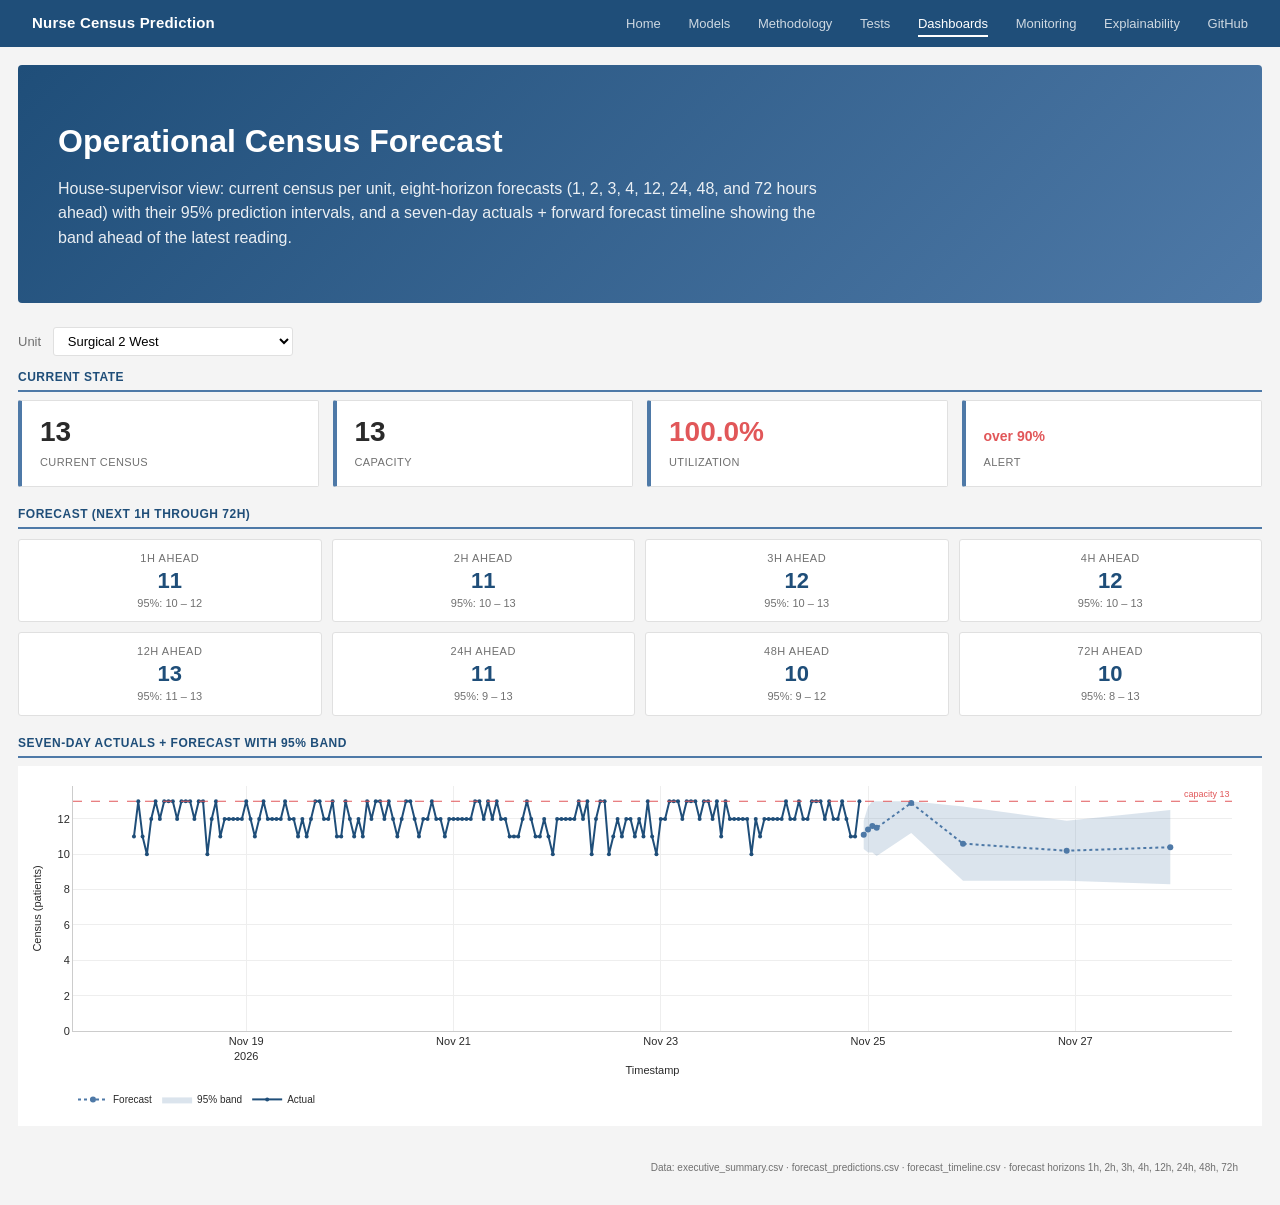
==== commit 5d960e17: "chore: daily forecast refresh (2026-11-24 22:26 UTC)" ====
--- a/docs/dashboard1.html
+++ b/docs/dashboard1.html
@@ -48,7 +48,7 @@
   <section class="section">
     <div style="margin:0 0 12px;">
       <label for="unit-select" style="font-size:13px;color:var(--muted);margin-right:8px;">Unit</label>
-      <select id="unit-select" style="font-size:13px;padding:5px 10px;border:1px solid var(--border);border-radius:3px;background:#fff;min-width:240px;"><option value="Oncology 5 South">Oncology 5 South</option><option value="Medical-Surgical 4 South">Medical-Surgical 4 South</option><option value="Cardiac Stepdown">Cardiac Stepdown</option><option value="Medical-Surgical 3 North">Medical-Surgical 3 North</option><option value="Orthopedic 6 North">Orthopedic 6 North</option><option value="Surgical 2 West">Surgical 2 West</option><option value="Progressive Care">Progressive Care</option><option value="Neuro Stepdown">Neuro Stepdown</option><option value="Telemetry 4 East">Telemetry 4 East</option></select>
+      <select id="unit-select" style="font-size:13px;padding:5px 10px;border:1px solid var(--border);border-radius:3px;background:#fff;min-width:240px;"><option value="Surgical 2 West">Surgical 2 West</option><option value="Orthopedic 6 North">Orthopedic 6 North</option><option value="Cardiac Stepdown">Cardiac Stepdown</option><option value="Neuro Stepdown">Neuro Stepdown</option><option value="Medical-Surgical 4 South">Medical-Surgical 4 South</option><option value="Telemetry 4 East">Telemetry 4 East</option><option value="Progressive Care">Progressive Care</option><option value="Medical-Surgical 3 North">Medical-Surgical 3 North</option><option value="Oncology 5 South">Oncology 5 South</option></select>
     </div>
 
     <div class="section-title">Current state</div>
@@ -68,7 +68,7 @@
 
   <script>
     const layoutBase = {"font":{"family":"Segoe UI, Helvetica Neue, Arial, sans-serif","size":11,"color":"#2A2A2A"},"paper_bgcolor":"#FFFFFF","plot_bgcolor":"#FFFFFF","margin":{"t":30,"r":20,"b":50,"l":60},"hovermode":"closest","xaxis":{"gridcolor":"#EEEEEE","linecolor":"#CCCCCC","tickfont":{"size":11}},"yaxis":{"gridcolor":"#EEEEEE","linecolor":"#CCCCCC","tickfont":{"size":11}}};
-    const unitData = {"Medical-Surgical 3 North":{"uid":705089,"capacity":17,"current":16,"utilization":94.1,"alert":true,"cards":[{"horizon":1,"point":14,"lower":13.1,"upper":14.9,"overCapacity":false},{"horizon":2,"point":14.5,"lower":13,"upper":16,"overCapacity":false},{"horizon":3,"point":14.6,"lower":12.7,"upper":16.5,"overCapacity":false},{"horizon":4,"point":14.7,"lower":12.7,"upper":16.7,"overCapacity":false},{"horizon":12,"point":16.9,"lower":14.4,"upper":17,"overCapacity":false},{"horizon":24,"point":13.3,"lower":10.9,"upper":15.7,"overCapacity":false},{"horizon":48,"point":13.3,"lower":10.9,"upper":15.7,"overCapacity":false},{"horizon":72,"point":13.1,"lower":10.7,"upper":15.5,"overCapacity":false}],"actualsX":["2026-11-16 23:00:00","2026-11-17 00:00:00","2026-11-17 01:00:00","2026-11-17 02:00:00","2026-11-17 03:00:00","2026-11-17 04:00:00","2026-11-17 05:00:00","2026-11-17 06:00:00","2026-11-17 07:00:00","2026-11-17 08:00:00","2026-11-17 09:00:00","2026-11-17 10:00:00","2026-11-17 11:00:00","2026-11-17 12:00:00","2026-11-17 13:00:00","2026-11-17 14:00:00","2026-11-17 15:00:00","2026-11-17 16:00:00","2026-11-17 17:00:00","2026-11-17 18:00:00","2026-11-17 19:00:00","2026-11-17 20:00:00","2026-11-17 21:00:00","2026-11-17 22:00:00","2026-11-17 23:00:00","2026-11-18 00:00:00","2026-11-18 01:00:00","2026-11-18 02:00:00","2026-11-18 03:00:00","2026-11-18 04:00:00","2026-11-18 05:00:00","2026-11-18 06:00:00","2026-11-18 07:00:00","2026-11-18 08:00:00","2026-11-18 09:00:00","2026-11-18 10:00:00","2026-11-18 11:00:00","2026-11-18 12:00:00","2026-11-18 13:00:00","2026-11-18 14:00:00","2026-11-18 15:00:00","2026-11-18 16:00:00","2026-11-18 17:00:00","2026-11-18 18:00:00","2026-11-18 19:00:00","2026-11-18 20:00:00","2026-11-18 21:00:00","2026-11-18 22:00:00","2026-11-18 23:00:00","2026-11-19 00:00:00","2026-11-19 01:00:00","2026-11-19 02:00:00","2026-11-19 03:00:00","2026-11-19 04:00:00","2026-11-19 05:00:00","2026-11-19 06:00:00","2026-11-19 07:00:00","2026-11-19 08:00:00","2026-11-19 09:00:00","2026-11-19 10:00:00","2026-11-19 11:00:00","2026-11-19 12:00:00","2026-11-19 13:00:00","2026-11-19 14:00:00","2026-11-19 15:00:00","2026-11-19 16:00:00","2026-11-19 17:00:00","2026-11-19 18:00:00","2026-11-19 19:00:00","2026-11-19 20:00:00","2026-11-19 21:00:00","2026-11-19 22:00:00","2026-11-19 23:00:00","2026-11-20 00:00:00","2026-11-20 01:00:00","2026-11-20 02:00:00","2026-11-20 03:00:00","2026-11-20 04:00:00","2026-11-20 05:00:00","2026-11-20 06:00:00","2026-11-20 07:00:00","2026-11-20 08:00:00","2026-11-20 09:00:00","2026-11-20 10:00:00","2026-11-20 11:00:00","2026-11-20 12:00:00","2026-11-20 13:00:00","2026-11-20 14:00:00","2026-11-20 15:00:00","2026-11-20 16:00:00","2026-11-20 17:00:00","2026-11-20 18:00:00","2026-11-20 19:00:00","2026-11-20 20:00:00","2026-11-20 21:00:00","2026-11-20 22:00:00","2026-11-20 23:00:00","2026-11-21 00:00:00","2026-11-21 01:00:00","2026-11-21 02:00:00","2026-11-21 03:00:00","2026-11-21 04:00:00","2026-11-21 05:00:00","2026-11-21 06:00:00","2026-11-21 07:00:00","2026-11-21 08:00:00","2026-11-21 09:00:00","2026-11-21 10:00:00","2026-11-21 11:00:00","2026-11-21 12:00:00","2026-11-21 13:00:00","2026-11-21 14:00:00","2026-11-21 15:00:00","2026-11-21 16:00:00","2026-11-21 17:00:00","2026-11-21 18:00:00","2026-11-21 19:00:00","2026-11-21 20:00:00","2026-11-21 21:00:00","2026-11-21 22:00:00","2026-11-21 23:00:00","2026-11-22 00:00:00","2026-11-22 01:00:00","2026-11-22 02:00:00","2026-11-22 03:00:00","2026-11-22 04:00:00","2026-11-22 05:00:00","2026-11-22 06:00:00","2026-11-22 07:00:00","2026-11-22 08:00:00","2026-11-22 09:00:00","2026-11-22 10:00:00","2026-11-22 11:00:00","2026-11-22 12:00:00","2026-11-22 13:00:00","2026-11-22 14:00:00","2026-11-22 15:00:00","2026-11-22 16:00:00","2026-11-22 17:00:00","2026-11-22 18:00:00","2026-11-22 19:00:00","2026-11-22 20:00:00","2026-11-22 21:00:00","2026-11-22 22:00:00","2026-11-22 23:00:00","2026-11-23 00:00:00","2026-11-23 01:00:00","2026-11-23 02:00:00","2026-11-23 03:00:00","2026-11-23 04:00:00","2026-11-23 05:00:00","2026-11-23 06:00:00","2026-11-23 07:00:00","2026-11-23 08:00:00","2026-11-23 09:00:00","2026-11-23 10:00:00","2026-11-23 11:00:00","2026-11-23 12:00:00","2026-11-23 13:00:00","2026-11-23 14:00:00","2026-11-23 15:00:00","2026-11-23 16:00:00","2026-11-23 17:00:00","2026-11-23 18:00:00","2026-11-23 19:00:00","2026-11-23 20:00:00","2026-11-23 21:00:00","2026-11-23 22:00:00","2026-11-23 23:00:00"],"actualsY":[17,16,12,17,12,15,17,16,17,16,16,16,16,17,16,14,13,16,15,13,13,17,16,16,17,17,16,16,16,17,17,16,12,14,17,16,17,17,17,16,14,14,17,13,14,16,16,13,13,16,13,16,17,12,17,16,17,14,14,17,13,16,13,16,15,13,12,15,17,16,16,17,16,16,13,17,15,16,13,16,17,17,17,15,16,16,17,16,16,17,16,16,16,16,14,14,17,17,17,15,15,12,16,17,16,17,16,17,14,14,13,17,17,15,17,16,12,16,16,15,15,14,15,12,15,16,14,16,14,17,17,16,15,16,17,15,16,16,17,16,16,16,14,12,16,15,17,13,16,14,15,16,15,14,17,13,15,16,12,16,16,16,16,17,12,14,15,16,16],"forecastX":["2026-11-24 00:00:00","2026-11-24 01:00:00","2026-11-24 02:00:00","2026-11-24 03:00:00","2026-11-24 11:00:00","2026-11-24 23:00:00","2026-11-25 23:00:00","2026-11-26 23:00:00"],"forecastY":[14,14.5,14.6,14.7,16.9,13.3,13.3,13.1],"forecastLower":[13.1,13,12.7,12.7,14.4,10.9,10.9,10.7],"forecastUpper":[14.9,16,16.5,16.7,17,15.7,15.7,15.5],"forecastHorizons":[1,2,3,4,12,24,48,72]},"Telemetry 4 East":{"uid":705090,"capacity":34,"current":22,"utilization":64.7,"alert":false,"cards":[{"horizon":1,"point":18.8,"lower":17.4,"upper":20.2,"overCapacity":false},{"horizon":2,"point":19.2,"lower":16.9,"upper":21.5,"overCapacity":false},{"horizon":3,"point":19.7,"lower":16.8,"upper":22.6,"overCapacity":false},{"horizon":4,"point":21.6,"lower":18.1,"upper":25.1,"overCapacity":false},{"horizon":12,"point":25.3,"lower":20.5,"upper":30.1,"overCapacity":false},{"horizon":24,"point":22.6,"lower":17.5,"upper":27.7,"overCapacity":false},{"horizon":48,"point":23.4,"lower":17.4,"upper":29.4,"overCapacity":false},{"horizon":72,"point":24.3,"lower":18.4,"upper":30.2,"overCapacity":false}],"actualsX":["2026-11-16 23:00:00","2026-11-17 00:00:00","2026-11-17 01:00:00","2026-11-17 02:00:00","2026-11-17 03:00:00","2026-11-17 04:00:00","2026-11-17 05:00:00","2026-11-17 06:00:00","2026-11-17 07:00:00","2026-11-17 08:00:00","2026-11-17 09:00:00","2026-11-17 10:00:00","2026-11-17 11:00:00","2026-11-17 12:00:00","2026-11-17 13:00:00","2026-11-17 14:00:00","2026-11-17 15:00:00","2026-11-17 16:00:00","2026-11-17 17:00:00","2026-11-17 18:00:00","2026-11-17 19:00:00","2026-11-17 20:00:00","2026-11-17 21:00:00","2026-11-17 22:00:00","2026-11-17 23:00:00","2026-11-18 00:00:00","2026-11-18 01:00:00","2026-11-18 02:00:00","2026-11-18 03:00:00","2026-11-18 04:00:00","2026-11-18 05:00:00","2026-11-18 06:00:00","2026-11-18 07:00:00","2026-11-18 08:00:00","2026-11-18 09:00:00","2026-11-18 10:00:00","2026-11-18 11:00:00","2026-11-18 12:00:00","2026-11-18 13:00:00","2026-11-18 14:00:00","2026-11-18 15:00:00","2026-11-18 16:00:00","2026-11-18 17:00:00","2026-11-18 18:00:00","2026-11-18 19:00:00","2026-11-18 20:00:00","2026-11-18 21:00:00","2026-11-18 22:00:00","2026-11-18 23:00:00","2026-11-19 00:00:00","2026-11-19 01:00:00","2026-11-19 02:00:00","2026-11-19 03:00:00","2026-11-19 04:00:00","2026-11-19 05:00:00","2026-11-19 06:00:00","2026-11-19 07:00:00","2026-11-19 08:00:00","2026-11-19 09:00:00","2026-11-19 10:00:00","2026-11-19 11:00:00","2026-11-19 12:00:00","2026-11-19 13:00:00","2026-11-19 14:00:00","2026-11-19 15:00:00","2026-11-19 16:00:00","2026-11-19 17:00:00","2026-11-19 18:00:00","2026-11-19 19:00:00","2026-11-19 20:00:00","2026-11-19 21:00:00","2026-11-19 22:00:00","2026-11-19 23:00:00","2026-11-20 00:00:00","2026-11-20 01:00:00","2026-11-20 02:00:00","2026-11-20 03:00:00","2026-11-20 04:00:00","2026-11-20 05:00:00","2026-11-20 06:00:00","2026-11-20 07:00:00","2026-11-20 08:00:00","2026-11-20 09:00:00","2026-11-20 10:00:00","2026-11-20 11:00:00","2026-11-20 12:00:00","2026-11-20 13:00:00","2026-11-20 14:00:00","2026-11-20 15:00:00","2026-11-20 16:00:00","2026-11-20 17:00:00","2026-11-20 18:00:00","2026-11-20 19:00:00","2026-11-20 20:00:00","2026-11-20 21:00:00","2026-11-20 22:00:00","2026-11-20 23:00:00","2026-11-21 00:00:00","2026-11-21 01:00:00","2026-11-21 02:00:00","2026-11-21 03:00:00","2026-11-21 04:00:00","2026-11-21 05:00:00","2026-11-21 06:00:00","2026-11-21 07:00:00","2026-11-21 08:00:00","2026-11-21 09:00:00","2026-11-21 10:00:00","2026-11-21 11:00:00","2026-11-21 12:00:00","2026-11-21 13:00:00","2026-11-21 14:00:00","2026-11-21 15:00:00","2026-11-21 16:00:00","2026-11-21 17:00:00","2026-11-21 18:00:00","2026-11-21 19:00:00","2026-11-21 20:00:00","2026-11-21 21:00:00","2026-11-21 22:00:00","2026-11-21 23:00:00","2026-11-22 00:00:00","2026-11-22 01:00:00","2026-11-22 02:00:00","2026-11-22 03:00:00","2026-11-22 04:00:00","2026-11-22 05:00:00","2026-11-22 06:00:00","2026-11-22 07:00:00","2026-11-22 08:00:00","2026-11-22 09:00:00","2026-11-22 10:00:00","2026-11-22 11:00:00","2026-11-22 12:00:00","2026-11-22 13:00:00","2026-11-22 14:00:00","2026-11-22 15:00:00","2026-11-22 16:00:00","2026-11-22 17:00:00","2026-11-22 18:00:00","2026-11-22 19:00:00","2026-11-22 20:00:00","2026-11-22 21:00:00","2026-11-22 22:00:00","2026-11-22 23:00:00","2026-11-23 00:00:00","2026-11-23 01:00:00","2026-11-23 02:00:00","2026-11-23 03:00:00","2026-11-23 04:00:00","2026-11-23 05:00:00","2026-11-23 06:00:00","2026-11-23 07:00:00","2026-11-23 08:00:00","2026-11-23 09:00:00","2026-11-23 10:00:00","2026-11-23 11:00:00","2026-11-23 12:00:00","2026-11-23 13:00:00","2026-11-23 14:00:00","2026-11-23 15:00:00","2026-11-23 16:00:00","2026-11-23 17:00:00","2026-11-23 18:00:00","2026-11-23 19:00:00","2026-11-23 20:00:00","2026-11-23 21:00:00","2026-11-23 22:00:00","2026-11-23 23:00:00"],"actualsY":[26,29,28,28,28,24,28,31,30,27,25,32,31,31,28,32,31,31,22,29,28,30,30,28,29,23,27,28,23,31,26,31,28,27,32,30,25,29,25,28,29,31,25,25,25,27,27,25,25,27,27,26,24,26,31,23,30,26,23,28,24,27,24,24,30,28,29,24,24,27,27,25,23,31,28,26,32,28,32,28,24,23,28,27,23,32,32,25,25,27,28,27,31,23,22,25,28,25,25,25,27,22,26,29,26,31,26,32,30,31,28,23,22,23,31,26,27,29,29,29,29,26,22,29,23,27,30,28,27,26,27,28,25,22,31,29,29,22,25,23,30,26,27,29,23,22,26,22,24,23,32,32,26,28,22,29,29,28,31,30,27,25,30,23,28,22,29,27,22],"forecastX":["2026-11-24 00:00:00","2026-11-24 01:00:00","2026-11-24 02:00:00","2026-11-24 03:00:00","2026-11-24 11:00:00","2026-11-24 23:00:00","2026-11-25 23:00:00","2026-11-26 23:00:00"],"forecastY":[18.8,19.2,19.7,21.6,25.3,22.6,23.4,24.3],"forecastLower":[17.4,16.9,16.8,18.1,20.5,17.5,17.4,18.4],"forecastUpper":[20.2,21.5,22.6,25.1,30.1,27.7,29.4,30.2],"forecastHorizons":[1,2,3,4,12,24,48,72]},"Cardiac Stepdown":{"uid":705091,"capacity":20,"current":19,"utilization":95,"alert":true,"cards":[{"horizon":1,"point":16.4,"lower":15.6,"upper":17.2,"overCapacity":false},{"horizon":2,"point":15.9,"lower":14.4,"upper":17.4,"overCapacity":false},{"horizon":3,"point":17.2,"lower":15.5,"upper":18.9,"overCapacity":false},{"horizon":4,"point":17.8,"lower":15.9,"upper":19.7,"overCapacity":false},{"horizon":12,"point":19.9,"lower":17.9,"upper":20,"overCapacity":false},{"horizon":24,"point":15.9,"lower":13.9,"upper":17.9,"overCapacity":false},{"horizon":48,"point":15.5,"lower":13.5,"upper":17.5,"overCapacity":false},{"horizon":72,"point":16.5,"lower":14.5,"upper":18.5,"overCapacity":false}],"actualsX":["2026-11-16 23:00:00","2026-11-17 00:00:00","2026-11-17 01:00:00","2026-11-17 02:00:00","2026-11-17 03:00:00","2026-11-17 04:00:00","2026-11-17 05:00:00","2026-11-17 06:00:00","2026-11-17 07:00:00","2026-11-17 08:00:00","2026-11-17 09:00:00","2026-11-17 10:00:00","2026-11-17 11:00:00","2026-11-17 12:00:00","2026-11-17 13:00:00","2026-11-17 14:00:00","2026-11-17 15:00:00","2026-11-17 16:00:00","2026-11-17 17:00:00","2026-11-17 18:00:00","2026-11-17 19:00:00","2026-11-17 20:00:00","2026-11-17 21:00:00","2026-11-17 22:00:00","2026-11-17 23:00:00","2026-11-18 00:00:00","2026-11-18 01:00:00","2026-11-18 02:00:00","2026-11-18 03:00:00","2026-11-18 04:00:00","2026-11-18 05:00:00","2026-11-18 06:00:00","2026-11-18 07:00:00","2026-11-18 08:00:00","2026-11-18 09:00:00","2026-11-18 10:00:00","2026-11-18 11:00:00","2026-11-18 12:00:00","2026-11-18 13:00:00","2026-11-18 14:00:00","2026-11-18 15:00:00","2026-11-18 16:00:00","2026-11-18 17:00:00","2026-11-18 18:00:00","2026-11-18 19:00:00","2026-11-18 20:00:00","2026-11-18 21:00:00","2026-11-18 22:00:00","2026-11-18 23:00:00","2026-11-19 00:00:00","2026-11-19 01:00:00","2026-11-19 02:00:00","2026-11-19 03:00:00","2026-11-19 04:00:00","2026-11-19 05:00:00","2026-11-19 06:00:00","2026-11-19 07:00:00","2026-11-19 08:00:00","2026-11-19 09:00:00","2026-11-19 10:00:00","2026-11-19 11:00:00","2026-11-19 12:00:00","2026-11-19 13:00:00","2026-11-19 14:00:00","2026-11-19 15:00:00","2026-11-19 16:00:00","2026-11-19 17:00:00","2026-11-19 18:00:00","2026-11-19 19:00:00","2026-11-19 20:00:00","2026-11-19 21:00:00","2026-11-19 22:00:00","2026-11-19 23:00:00","2026-11-20 00:00:00","2026-11-20 01:00:00","2026-11-20 02:00:00","2026-11-20 03:00:00","2026-11-20 04:00:00","2026-11-20 05:00:00","2026-11-20 06:00:00","2026-11-20 07:00:00","2026-11-20 08:00:00","2026-11-20 09:00:00","2026-11-20 10:00:00","2026-11-20 11:00:00","2026-11-20 12:00:00","2026-11-20 13:00:00","2026-11-20 14:00:00","2026-11-20 15:00:00","2026-11-20 16:00:00","2026-11-20 17:00:00","2026-11-20 18:00:00","2026-11-20 19:00:00","2026-11-20 20:00:00","2026-11-20 21:00:00","2026-11-20 22:00:00","2026-11-20 23:00:00","2026-11-21 00:00:00","2026-11-21 01:00:00","2026-11-21 02:00:00","2026-11-21 03:00:00","2026-11-21 04:00:00","2026-11-21 05:00:00","2026-11-21 06:00:00","2026-11-21 07:00:00","2026-11-21 08:00:00","2026-11-21 09:00:00","2026-11-21 10:00:00","2026-11-21 11:00:00","2026-11-21 12:00:00","2026-11-21 13:00:00","2026-11-21 14:00:00","2026-11-21 15:00:00","2026-11-21 16:00:00","2026-11-21 17:00:00","2026-11-21 18:00:00","2026-11-21 19:00:00","2026-11-21 20:00:00","2026-11-21 21:00:00","2026-11-21 22:00:00","2026-11-21 23:00:00","2026-11-22 00:00:00","2026-11-22 01:00:00","2026-11-22 02:00:00","2026-11-22 03:00:00","2026-11-22 04:00:00","2026-11-22 05:00:00","2026-11-22 06:00:00","2026-11-22 07:00:00","2026-11-22 08:00:00","2026-11-22 09:00:00","2026-11-22 10:00:00","2026-11-22 11:00:00","2026-11-22 12:00:00","2026-11-22 13:00:00","2026-11-22 14:00:00","2026-11-22 15:00:00","2026-11-22 16:00:00","2026-11-22 17:00:00","2026-11-22 18:00:00","2026-11-22 19:00:00","2026-11-22 20:00:00","2026-11-22 21:00:00","2026-11-22 22:00:00","2026-11-22 23:00:00","2026-11-23 00:00:00","2026-11-23 01:00:00","2026-11-23 02:00:00","2026-11-23 03:00:00","2026-11-23 04:00:00","2026-11-23 05:00:00","2026-11-23 06:00:00","2026-11-23 07:00:00","2026-11-23 08:00:00","2026-11-23 09:00:00","2026-11-23 10:00:00","2026-11-23 11:00:00","2026-11-23 12:00:00","2026-11-23 13:00:00","2026-11-23 14:00:00","2026-11-23 15:00:00","2026-11-23 16:00:00","2026-11-23 17:00:00","2026-11-23 18:00:00","2026-11-23 19:00:00","2026-11-23 20:00:00","2026-11-23 21:00:00","2026-11-23 22:00:00","2026-11-23 23:00:00"],"actualsY":[20,19,19,19,18,19,19,19,18,19,20,20,19,19,20,20,19,19,19,20,19,19,19,20,19,19,18,19,19,20,17,20,20,20,20,20,19,20,19,18,20,20,20,17,19,17,18,17,19,20,19,20,19,20,20,18,18,19,18,16,20,19,20,18,19,19,19,18,19,19,20,19,19,18,19,20,20,17,20,20,19,18,20,18,19,17,19,20,20,20,18,16,16,19,19,19,19,18,19,19,19,20,19,18,18,19,20,19,17,20,17,17,20,19,19,20,20,18,20,17,17,18,19,19,16,20,16,19,20,19,17,20,20,20,19,16,19,19,19,16,17,19,19,18,19,19,19,19,19,20,20,20,20,19,18,20,19,19,20,19,19,19,19,18,19,19,19,19,19],"forecastX":["2026-11-24 00:00:00","2026-11-24 01:00:00","2026-11-24 02:00:00","2026-11-24 03:00:00","2026-11-24 11:00:00","2026-11-24 23:00:00","2026-11-25 23:00:00","2026-11-26 23:00:00"],"forecastY":[16.4,15.9,17.2,17.8,19.9,15.9,15.5,16.5],"forecastLower":[15.6,14.4,15.5,15.9,17.9,13.9,13.5,14.5],"forecastUpper":[17.2,17.4,18.9,19.7,20,17.9,17.5,18.5],"forecastHorizons":[1,2,3,4,12,24,48,72]},"Oncology 5 South":{"uid":705092,"capacity":12,"current":12,"utilization":100,"alert":true,"cards":[{"horizon":1,"point":10.9,"lower":10.1,"upper":11.7,"overCapacity":false},{"horizon":2,"point":10.9,"lower":9.4,"upper":12,"overCapacity":false},{"horizon":3,"point":10.9,"lower":9.1,"upper":12,"overCapacity":false},{"horizon":4,"point":11.2,"lower":9.4,"upper":12,"overCapacity":false},{"horizon":12,"point":12,"lower":10,"upper":12,"overCapacity":true},{"horizon":24,"point":9.5,"lower":7.6,"upper":11.4,"overCapacity":false},{"horizon":48,"point":9.5,"lower":7.5,"upper":11.5,"overCapacity":false},{"horizon":72,"point":9.4,"lower":7.8,"upper":11,"overCapacity":false}],"actualsX":["2026-11-16 23:00:00","2026-11-17 00:00:00","2026-11-17 01:00:00","2026-11-17 02:00:00","2026-11-17 03:00:00","2026-11-17 04:00:00","2026-11-17 05:00:00","2026-11-17 06:00:00","2026-11-17 07:00:00","2026-11-17 08:00:00","2026-11-17 09:00:00","2026-11-17 10:00:00","2026-11-17 11:00:00","2026-11-17 12:00:00","2026-11-17 13:00:00","2026-11-17 14:00:00","2026-11-17 15:00:00","2026-11-17 16:00:00","2026-11-17 17:00:00","2026-11-17 18:00:00","2026-11-17 19:00:00","2026-11-17 20:00:00","2026-11-17 21:00:00","2026-11-17 22:00:00","2026-11-17 23:00:00","2026-11-18 00:00:00","2026-11-18 01:00:00","2026-11-18 02:00:00","2026-11-18 03:00:00","2026-11-18 04:00:00","2026-11-18 05:00:00","2026-11-18 06:00:00","2026-11-18 07:00:00","2026-11-18 08:00:00","2026-11-18 09:00:00","2026-11-18 10:00:00","2026-11-18 11:00:00","2026-11-18 12:00:00","2026-11-18 13:00:00","2026-11-18 14:00:00","2026-11-18 15:00:00","2026-11-18 16:00:00","2026-11-18 17:00:00","2026-11-18 18:00:00","2026-11-18 19:00:00","2026-11-18 20:00:00","2026-11-18 21:00:00","2026-11-18 22:00:00","2026-11-18 23:00:00","2026-11-19 00:00:00","2026-11-19 01:00:00","2026-11-19 02:00:00","2026-11-19 03:00:00","2026-11-19 04:00:00","2026-11-19 05:00:00","2026-11-19 06:00:00","2026-11-19 07:00:00","2026-11-19 08:00:00","2026-11-19 09:00:00","2026-11-19 10:00:00","2026-11-19 11:00:00","2026-11-19 12:00:00","2026-11-19 13:00:00","2026-11-19 14:00:00","2026-11-19 15:00:00","2026-11-19 16:00:00","2026-11-19 17:00:00","2026-11-19 18:00:00","2026-11-19 19:00:00","2026-11-19 20:00:00","2026-11-19 21:00:00","2026-11-19 22:00:00","2026-11-19 23:00:00","2026-11-20 00:00:00","2026-11-20 01:00:00","2026-11-20 02:00:00","2026-11-20 03:00:00","2026-11-20 04:00:00","2026-11-20 05:00:00","2026-11-20 06:00:00","2026-11-20 07:00:00","2026-11-20 08:00:00","2026-11-20 09:00:00","2026-11-20 10:00:00","2026-11-20 11:00:00","2026-11-20 12:00:00","2026-11-20 13:00:00","2026-11-20 14:00:00","2026-11-20 15:00:00","2026-11-20 16:00:00","2026-11-20 17:00:00","2026-11-20 18:00:00","2026-11-20 19:00:00","2026-11-20 20:00:00","2026-11-20 21:00:00","2026-11-20 22:00:00","2026-11-20 23:00:00","2026-11-21 00:00:00","2026-11-21 01:00:00","2026-11-21 02:00:00","2026-11-21 03:00:00","2026-11-21 04:00:00","2026-11-21 05:00:00","2026-11-21 06:00:00","2026-11-21 07:00:00","2026-11-21 08:00:00","2026-11-21 09:00:00","2026-11-21 10:00:00","2026-11-21 11:00:00","2026-11-21 12:00:00","2026-11-21 13:00:00","2026-11-21 14:00:00","2026-11-21 15:00:00","2026-11-21 16:00:00","2026-11-21 17:00:00","2026-11-21 18:00:00","2026-11-21 19:00:00","2026-11-21 20:00:00","2026-11-21 21:00:00","2026-11-21 22:00:00","2026-11-21 23:00:00","2026-11-22 00:00:00","2026-11-22 01:00:00","2026-11-22 02:00:00","2026-11-22 03:00:00","2026-11-22 04:00:00","2026-11-22 05:00:00","2026-11-22 06:00:00","2026-11-22 07:00:00","2026-11-22 08:00:00","2026-11-22 09:00:00","2026-11-22 10:00:00","2026-11-22 11:00:00","2026-11-22 12:00:00","2026-11-22 13:00:00","2026-11-22 14:00:00","2026-11-22 15:00:00","2026-11-22 16:00:00","2026-11-22 17:00:00","2026-11-22 18:00:00","2026-11-22 19:00:00","2026-11-22 20:00:00","2026-11-22 21:00:00","2026-11-22 22:00:00","2026-11-22 23:00:00","2026-11-23 00:00:00","2026-11-23 01:00:00","2026-11-23 02:00:00","2026-11-23 03:00:00","2026-11-23 04:00:00","2026-11-23 05:00:00","2026-11-23 06:00:00","2026-11-23 07:00:00","2026-11-23 08:00:00","2026-11-23 09:00:00","2026-11-23 10:00:00","2026-11-23 11:00:00","2026-11-23 12:00:00","2026-11-23 13:00:00","2026-11-23 14:00:00","2026-11-23 15:00:00","2026-11-23 16:00:00","2026-11-23 17:00:00","2026-11-23 18:00:00","2026-11-23 19:00:00","2026-11-23 20:00:00","2026-11-23 21:00:00","2026-11-23 22:00:00","2026-11-23 23:00:00"],"actualsY":[11,8,9,12,11,12,11,10,11,9,12,12,11,11,11,10,10,11,12,11,11,11,12,11,11,11,12,11,11,11,12,11,12,12,11,10,11,11,12,12,11,11,11,12,11,11,12,10,9,11,11,12,11,11,10,10,12,12,11,11,12,11,11,11,9,11,12,12,11,10,12,11,11,11,11,12,10,11,12,11,11,9,11,12,11,10,10,10,10,10,10,12,11,11,10,12,11,11,12,11,12,11,11,10,12,12,12,10,12,10,9,9,11,11,11,11,10,9,12,11,11,11,11,10,12,12,11,11,11,11,11,12,8,11,11,12,12,11,12,11,12,9,10,11,10,11,9,9,9,11,9,10,10,8,10,11,11,10,12,12,11,12,10,12,10,9,11,11,12],"forecastX":["2026-11-24 00:00:00","2026-11-24 01:00:00","2026-11-24 02:00:00","2026-11-24 03:00:00","2026-11-24 11:00:00","2026-11-24 23:00:00","2026-11-25 23:00:00","2026-11-26 23:00:00"],"forecastY":[10.9,10.9,10.9,11.2,12,9.5,9.5,9.4],"forecastLower":[10.1,9.4,9.1,9.4,10,7.6,7.5,7.8],"forecastUpper":[11.7,12,12,12,12,11.4,11.5,11],"forecastHorizons":[1,2,3,4,12,24,48,72]},"Surgical 2 West":{"uid":21334825,"capacity":13,"current":11,"utilization":84.6,"alert":false,"cards":[{"horizon":1,"point":9.3,"lower":8.5,"upper":10.1,"overCapacity":false},{"horizon":2,"point":9.9,"lower":8.6,"upper":11.2,"overCapacity":false},{"horizon":3,"point":10.3,"lower":8.8,"upper":11.8,"overCapacity":false},{"horizon":4,"point":10.3,"lower":8.7,"upper":11.9,"overCapacity":false},{"horizon":12,"point":12.2,"lower":10.5,"upper":13,"overCapacity":false},{"horizon":24,"point":9.4,"lower":7.3,"upper":11.5,"overCapacity":false},{"horizon":48,"point":10.1,"lower":8.4,"upper":11.8,"overCapacity":false},{"horizon":72,"point":10.7,"lower":8.6,"upper":12.8,"overCapacity":false}],"actualsX":["2026-11-16 23:00:00","2026-11-17 00:00:00","2026-11-17 01:00:00","2026-11-17 02:00:00","2026-11-17 03:00:00","2026-11-17 04:00:00","2026-11-17 05:00:00","2026-11-17 06:00:00","2026-11-17 07:00:00","2026-11-17 08:00:00","2026-11-17 09:00:00","2026-11-17 10:00:00","2026-11-17 11:00:00","2026-11-17 12:00:00","2026-11-17 13:00:00","2026-11-17 14:00:00","2026-11-17 15:00:00","2026-11-17 16:00:00","2026-11-17 17:00:00","2026-11-17 18:00:00","2026-11-17 19:00:00","2026-11-17 20:00:00","2026-11-17 21:00:00","2026-11-17 22:00:00","2026-11-17 23:00:00","2026-11-18 00:00:00","2026-11-18 01:00:00","2026-11-18 02:00:00","2026-11-18 03:00:00","2026-11-18 04:00:00","2026-11-18 05:00:00","2026-11-18 06:00:00","2026-11-18 07:00:00","2026-11-18 08:00:00","2026-11-18 09:00:00","2026-11-18 10:00:00","2026-11-18 11:00:00","2026-11-18 12:00:00","2026-11-18 13:00:00","2026-11-18 14:00:00","2026-11-18 15:00:00","2026-11-18 16:00:00","2026-11-18 17:00:00","2026-11-18 18:00:00","2026-11-18 19:00:00","2026-11-18 20:00:00","2026-11-18 21:00:00","2026-11-18 22:00:00","2026-11-18 23:00:00","2026-11-19 00:00:00","2026-11-19 01:00:00","2026-11-19 02:00:00","2026-11-19 03:00:00","2026-11-19 04:00:00","2026-11-19 05:00:00","2026-11-19 06:00:00","2026-11-19 07:00:00","2026-11-19 08:00:00","2026-11-19 09:00:00","2026-11-19 10:00:00","2026-11-19 11:00:00","2026-11-19 12:00:00","2026-11-19 13:00:00","2026-11-19 14:00:00","2026-11-19 15:00:00","2026-11-19 16:00:00","2026-11-19 17:00:00","2026-11-19 18:00:00","2026-11-19 19:00:00","2026-11-19 20:00:00","2026-11-19 21:00:00","2026-11-19 22:00:00","2026-11-19 23:00:00","2026-11-20 00:00:00","2026-11-20 01:00:00","2026-11-20 02:00:00","2026-11-20 03:00:00","2026-11-20 04:00:00","2026-11-20 05:00:00","2026-11-20 06:00:00","2026-11-20 07:00:00","2026-11-20 08:00:00","2026-11-20 09:00:00","2026-11-20 10:00:00","2026-11-20 11:00:00","2026-11-20 12:00:00","2026-11-20 13:00:00","2026-11-20 14:00:00","2026-11-20 15:00:00","2026-11-20 16:00:00","2026-11-20 17:00:00","2026-11-20 18:00:00","2026-11-20 19:00:00","2026-11-20 20:00:00","2026-11-20 21:00:00","2026-11-20 22:00:00","2026-11-20 23:00:00","2026-11-21 00:00:00","2026-11-21 01:00:00","2026-11-21 02:00:00","2026-11-21 03:00:00","2026-11-21 04:00:00","2026-11-21 05:00:00","2026-11-21 06:00:00","2026-11-21 07:00:00","2026-11-21 08:00:00","2026-11-21 09:00:00","2026-11-21 10:00:00","2026-11-21 11:00:00","2026-11-21 12:00:00","2026-11-21 13:00:00","2026-11-21 14:00:00","2026-11-21 15:00:00","2026-11-21 16:00:00","2026-11-21 17:00:00","2026-11-21 18:00:00","2026-11-21 19:00:00","2026-11-21 20:00:00","2026-11-21 21:00:00","2026-11-21 22:00:00","2026-11-21 23:00:00","2026-11-22 00:00:00","2026-11-22 01:00:00","2026-11-22 02:00:00","2026-11-22 03:00:00","2026-11-22 04:00:00","2026-11-22 05:00:00","2026-11-22 06:00:00","2026-11-22 07:00:00","2026-11-22 08:00:00","2026-11-22 09:00:00","2026-11-22 10:00:00","2026-11-22 11:00:00","2026-11-22 12:00:00","2026-11-22 13:00:00","2026-11-22 14:00:00","2026-11-22 15:00:00","2026-11-22 16:00:00","2026-11-22 17:00:00","2026-11-22 18:00:00","2026-11-22 19:00:00","2026-11-22 20:00:00","2026-11-22 21:00:00","2026-11-22 22:00:00","2026-11-22 23:00:00","2026-11-23 00:00:00","2026-11-23 01:00:00","2026-11-23 02:00:00","2026-11-23 03:00:00","2026-11-23 04:00:00","2026-11-23 05:00:00","2026-11-23 06:00:00","2026-11-23 07:00:00","2026-11-23 08:00:00","2026-11-23 09:00:00","2026-11-23 10:00:00","2026-11-23 11:00:00","2026-11-23 12:00:00","2026-11-23 13:00:00","2026-11-23 14:00:00","2026-11-23 15:00:00","2026-11-23 16:00:00","2026-11-23 17:00:00","2026-11-23 18:00:00","2026-11-23 19:00:00","2026-11-23 20:00:00","2026-11-23 21:00:00","2026-11-23 22:00:00","2026-11-23 23:00:00"],"actualsY":[12,11,13,12,13,13,12,13,11,12,13,12,13,11,13,12,13,12,12,12,11,13,13,12,12,12,12,12,12,13,12,13,12,12,13,12,13,13,12,13,12,12,12,13,11,12,11,13,12,10,11,12,13,11,12,12,12,13,12,13,12,12,10,12,13,12,12,13,13,12,13,12,12,10,12,12,12,13,12,13,13,13,12,12,12,13,13,11,13,13,12,12,13,13,12,12,12,12,10,12,12,10,13,12,12,11,13,12,12,12,10,10,11,12,12,12,13,12,13,12,13,12,12,12,13,12,11,11,13,12,11,13,13,12,13,12,12,13,11,11,12,12,11,12,11,12,13,13,12,11,13,11,13,12,12,13,11,12,10,11,13,12,13,12,12,13,12,10,11],"forecastX":["2026-11-24 00:00:00","2026-11-24 01:00:00","2026-11-24 02:00:00","2026-11-24 03:00:00","2026-11-24 11:00:00","2026-11-24 23:00:00","2026-11-25 23:00:00","2026-11-26 23:00:00"],"forecastY":[9.3,9.9,10.3,10.3,12.2,9.4,10.1,10.7],"forecastLower":[8.5,8.6,8.8,8.7,10.5,7.3,8.4,8.6],"forecastUpper":[10.1,11.2,11.8,11.9,13,11.5,11.8,12.8],"forecastHorizons":[1,2,3,4,12,24,48,72]},"Orthopedic 6 North":{"uid":21336305,"capacity":13,"current":12,"utilization":92.3,"alert":true,"cards":[{"horizon":1,"point":10.2,"lower":9.4,"upper":11,"overCapacity":false},{"horizon":2,"point":10.9,"lower":9.7,"upper":12.1,"overCapacity":false},{"horizon":3,"point":10.8,"lower":9.4,"upper":12.2,"overCapacity":false},{"horizon":4,"point":10.9,"lower":9.5,"upper":12.3,"overCapacity":false},{"horizon":12,"point":12.6,"lower":11.1,"upper":13,"overCapacity":false},{"horizon":24,"point":10.2,"lower":8.6,"upper":11.8,"overCapacity":false},{"horizon":48,"point":10.4,"lower":8.8,"upper":12,"overCapacity":false},{"horizon":72,"point":10.2,"lower":8.7,"upper":11.7,"overCapacity":false}],"actualsX":["2026-11-16 23:00:00","2026-11-17 00:00:00","2026-11-17 01:00:00","2026-11-17 02:00:00","2026-11-17 03:00:00","2026-11-17 04:00:00","2026-11-17 05:00:00","2026-11-17 06:00:00","2026-11-17 07:00:00","2026-11-17 08:00:00","2026-11-17 09:00:00","2026-11-17 10:00:00","2026-11-17 11:00:00","2026-11-17 12:00:00","2026-11-17 13:00:00","2026-11-17 14:00:00","2026-11-17 15:00:00","2026-11-17 16:00:00","2026-11-17 17:00:00","2026-11-17 18:00:00","2026-11-17 19:00:00","2026-11-17 20:00:00","2026-11-17 21:00:00","2026-11-17 22:00:00","2026-11-17 23:00:00","2026-11-18 00:00:00","2026-11-18 01:00:00","2026-11-18 02:00:00","2026-11-18 03:00:00","2026-11-18 04:00:00","2026-11-18 05:00:00","2026-11-18 06:00:00","2026-11-18 07:00:00","2026-11-18 08:00:00","2026-11-18 09:00:00","2026-11-18 10:00:00","2026-11-18 11:00:00","2026-11-18 12:00:00","2026-11-18 13:00:00","2026-11-18 14:00:00","2026-11-18 15:00:00","2026-11-18 16:00:00","2026-11-18 17:00:00","2026-11-18 18:00:00","2026-11-18 19:00:00","2026-11-18 20:00:00","2026-11-18 21:00:00","2026-11-18 22:00:00","2026-11-18 23:00:00","2026-11-19 00:00:00","2026-11-19 01:00:00","2026-11-19 02:00:00","2026-11-19 03:00:00","2026-11-19 04:00:00","2026-11-19 05:00:00","2026-11-19 06:00:00","2026-11-19 07:00:00","2026-11-19 08:00:00","2026-11-19 09:00:00","2026-11-19 10:00:00","2026-11-19 11:00:00","2026-11-19 12:00:00","2026-11-19 13:00:00","2026-11-19 14:00:00","2026-11-19 15:00:00","2026-11-19 16:00:00","2026-11-19 17:00:00","2026-11-19 18:00:00","2026-11-19 19:00:00","2026-11-19 20:00:00","2026-11-19 21:00:00","2026-11-19 22:00:00","2026-11-19 23:00:00","2026-11-20 00:00:00","2026-11-20 01:00:00","2026-11-20 02:00:00","2026-11-20 03:00:00","2026-11-20 04:00:00","2026-11-20 05:00:00","2026-11-20 06:00:00","2026-11-20 07:00:00","2026-11-20 08:00:00","2026-11-20 09:00:00","2026-11-20 10:00:00","2026-11-20 11:00:00","2026-11-20 12:00:00","2026-11-20 13:00:00","2026-11-20 14:00:00","2026-11-20 15:00:00","2026-11-20 16:00:00","2026-11-20 17:00:00","2026-11-20 18:00:00","2026-11-20 19:00:00","2026-11-20 20:00:00","2026-11-20 21:00:00","2026-11-20 22:00:00","2026-11-20 23:00:00","2026-11-21 00:00:00","2026-11-21 01:00:00","2026-11-21 02:00:00","2026-11-21 03:00:00","2026-11-21 04:00:00","2026-11-21 05:00:00","2026-11-21 06:00:00","2026-11-21 07:00:00","2026-11-21 08:00:00","2026-11-21 09:00:00","2026-11-21 10:00:00","2026-11-21 11:00:00","2026-11-21 12:00:00","2026-11-21 13:00:00","2026-11-21 14:00:00","2026-11-21 15:00:00","2026-11-21 16:00:00","2026-11-21 17:00:00","2026-11-21 18:00:00","2026-11-21 19:00:00","2026-11-21 20:00:00","2026-11-21 21:00:00","2026-11-21 22:00:00","2026-11-21 23:00:00","2026-11-22 00:00:00","2026-11-22 01:00:00","2026-11-22 02:00:00","2026-11-22 03:00:00","2026-11-22 04:00:00","2026-11-22 05:00:00","2026-11-22 06:00:00","2026-11-22 07:00:00","2026-11-22 08:00:00","2026-11-22 09:00:00","2026-11-22 10:00:00","2026-11-22 11:00:00","2026-11-22 12:00:00","2026-11-22 13:00:00","2026-11-22 14:00:00","2026-11-22 15:00:00","2026-11-22 16:00:00","2026-11-22 17:00:00","2026-11-22 18:00:00","2026-11-22 19:00:00","2026-11-22 20:00:00","2026-11-22 21:00:00","2026-11-22 22:00:00","2026-11-22 23:00:00","2026-11-23 00:00:00","2026-11-23 01:00:00","2026-11-23 02:00:00","2026-11-23 03:00:00","2026-11-23 04:00:00","2026-11-23 05:00:00","2026-11-23 06:00:00","2026-11-23 07:00:00","2026-11-23 08:00:00","2026-11-23 09:00:00","2026-11-23 10:00:00","2026-11-23 11:00:00","2026-11-23 12:00:00","2026-11-23 13:00:00","2026-11-23 14:00:00","2026-11-23 15:00:00","2026-11-23 16:00:00","2026-11-23 17:00:00","2026-11-23 18:00:00","2026-11-23 19:00:00","2026-11-23 20:00:00","2026-11-23 21:00:00","2026-11-23 22:00:00","2026-11-23 23:00:00"],"actualsY":[12,12,12,12,11,12,13,12,12,13,12,13,10,12,10,13,12,13,13,13,12,13,13,12,10,12,10,12,12,12,11,12,12,12,12,13,13,12,13,12,12,11,13,12,11,12,12,10,11,12,11,12,12,12,13,10,12,10,13,10,13,11,13,13,12,10,12,12,12,12,12,11,12,13,13,11,13,12,13,12,13,13,13,13,12,12,13,12,12,13,12,10,13,12,12,13,12,13,13,11,11,12,13,12,12,12,11,13,13,11,11,12,13,12,12,12,12,13,12,12,12,11,12,12,12,12,13,12,13,13,12,13,13,10,12,13,13,13,11,13,12,13,12,12,13,12,13,13,12,12,12,12,13,12,12,12,13,12,12,10,13,11,12,13,13,12,12,12,12],"forecastX":["2026-11-24 00:00:00","2026-11-24 01:00:00","2026-11-24 02:00:00","2026-11-24 03:00:00","2026-11-24 11:00:00","2026-11-24 23:00:00","2026-11-25 23:00:00","2026-11-26 23:00:00"],"forecastY":[10.2,10.9,10.8,10.9,12.6,10.2,10.4,10.2],"forecastLower":[9.4,9.7,9.4,9.5,11.1,8.6,8.8,8.7],"forecastUpper":[11,12.1,12.2,12.3,13,11.8,12,11.7],"forecastHorizons":[1,2,3,4,12,24,48,72]},"Progressive Care":{"uid":97635816,"capacity":11,"current":9,"utilization":81.8,"alert":false,"cards":[{"horizon":1,"point":7.6,"lower":6.8,"upper":8.4,"overCapacity":false},{"horizon":2,"point":7.9,"lower":6.8,"upper":9,"overCapacity":false},{"horizon":3,"point":8.3,"lower":7,"upper":9.6,"overCapacity":false},{"horizon":4,"point":8.5,"lower":7.1,"upper":9.9,"overCapacity":false},{"horizon":12,"point":10.2,"lower":8.6,"upper":11,"overCapacity":false},{"horizon":24,"point":8.1,"lower":6.6,"upper":9.6,"overCapacity":false},{"horizon":48,"point":8.7,"lower":7.1,"upper":10.3,"overCapacity":false},{"horizon":72,"point":8.6,"lower":7.2,"upper":10,"overCapacity":false}],"actualsX":["2026-11-16 23:00:00","2026-11-17 00:00:00","2026-11-17 01:00:00","2026-11-17 02:00:00","2026-11-17 03:00:00","2026-11-17 04:00:00","2026-11-17 05:00:00","2026-11-17 06:00:00","2026-11-17 07:00:00","2026-11-17 08:00:00","2026-11-17 09:00:00","2026-11-17 10:00:00","2026-11-17 11:00:00","2026-11-17 12:00:00","2026-11-17 13:00:00","2026-11-17 14:00:00","2026-11-17 15:00:00","2026-11-17 16:00:00","2026-11-17 17:00:00","2026-11-17 18:00:00","2026-11-17 19:00:00","2026-11-17 20:00:00","2026-11-17 21:00:00","2026-11-17 22:00:00","2026-11-17 23:00:00","2026-11-18 00:00:00","2026-11-18 01:00:00","2026-11-18 02:00:00","2026-11-18 03:00:00","2026-11-18 04:00:00","2026-11-18 05:00:00","2026-11-18 06:00:00","2026-11-18 07:00:00","2026-11-18 08:00:00","2026-11-18 09:00:00","2026-11-18 10:00:00","2026-11-18 11:00:00","2026-11-18 12:00:00","2026-11-18 13:00:00","2026-11-18 14:00:00","2026-11-18 15:00:00","2026-11-18 16:00:00","2026-11-18 17:00:00","2026-11-18 18:00:00","2026-11-18 19:00:00","2026-11-18 20:00:00","2026-11-18 21:00:00","2026-11-18 22:00:00","2026-11-18 23:00:00","2026-11-19 00:00:00","2026-11-19 01:00:00","2026-11-19 02:00:00","2026-11-19 03:00:00","2026-11-19 04:00:00","2026-11-19 05:00:00","2026-11-19 06:00:00","2026-11-19 07:00:00","2026-11-19 08:00:00","2026-11-19 09:00:00","2026-11-19 10:00:00","2026-11-19 11:00:00","2026-11-19 12:00:00","2026-11-19 13:00:00","2026-11-19 14:00:00","2026-11-19 15:00:00","2026-11-19 16:00:00","2026-11-19 17:00:00","2026-11-19 18:00:00","2026-11-19 19:00:00","2026-11-19 20:00:00","2026-11-19 21:00:00","2026-11-19 22:00:00","2026-11-19 23:00:00","2026-11-20 00:00:00","2026-11-20 01:00:00","2026-11-20 02:00:00","2026-11-20 03:00:00","2026-11-20 04:00:00","2026-11-20 05:00:00","2026-11-20 06:00:00","2026-11-20 07:00:00","2026-11-20 08:00:00","2026-11-20 09:00:00","2026-11-20 10:00:00","2026-11-20 11:00:00","2026-11-20 12:00:00","2026-11-20 13:00:00","2026-11-20 14:00:00","2026-11-20 15:00:00","2026-11-20 16:00:00","2026-11-20 17:00:00","2026-11-20 18:00:00","2026-11-20 19:00:00","2026-11-20 20:00:00","2026-11-20 21:00:00","2026-11-20 22:00:00","2026-11-20 23:00:00","2026-11-21 00:00:00","2026-11-21 01:00:00","2026-11-21 02:00:00","2026-11-21 03:00:00","2026-11-21 04:00:00","2026-11-21 05:00:00","2026-11-21 06:00:00","2026-11-21 07:00:00","2026-11-21 08:00:00","2026-11-21 09:00:00","2026-11-21 10:00:00","2026-11-21 11:00:00","2026-11-21 12:00:00","2026-11-21 13:00:00","2026-11-21 14:00:00","2026-11-21 15:00:00","2026-11-21 16:00:00","2026-11-21 17:00:00","2026-11-21 18:00:00","2026-11-21 19:00:00","2026-11-21 20:00:00","2026-11-21 21:00:00","2026-11-21 22:00:00","2026-11-21 23:00:00","2026-11-22 00:00:00","2026-11-22 01:00:00","2026-11-22 02:00:00","2026-11-22 03:00:00","2026-11-22 04:00:00","2026-11-22 05:00:00","2026-11-22 06:00:00","2026-11-22 07:00:00","2026-11-22 08:00:00","2026-11-22 09:00:00","2026-11-22 10:00:00","2026-11-22 11:00:00","2026-11-22 12:00:00","2026-11-22 13:00:00","2026-11-22 14:00:00","2026-11-22 15:00:00","2026-11-22 16:00:00","2026-11-22 17:00:00","2026-11-22 18:00:00","2026-11-22 19:00:00","2026-11-22 20:00:00","2026-11-22 21:00:00","2026-11-22 22:00:00","2026-11-22 23:00:00","2026-11-23 00:00:00","2026-11-23 01:00:00","2026-11-23 02:00:00","2026-11-23 03:00:00","2026-11-23 04:00:00","2026-11-23 05:00:00","2026-11-23 06:00:00","2026-11-23 07:00:00","2026-11-23 08:00:00","2026-11-23 09:00:00","2026-11-23 10:00:00","2026-11-23 11:00:00","2026-11-23 12:00:00","2026-11-23 13:00:00","2026-11-23 14:00:00","2026-11-23 15:00:00","2026-11-23 16:00:00","2026-11-23 17:00:00","2026-11-23 18:00:00","2026-11-23 19:00:00","2026-11-23 20:00:00","2026-11-23 21:00:00","2026-11-23 22:00:00","2026-11-23 23:00:00"],"actualsY":[9,11,10,8,10,11,10,10,11,11,11,11,10,10,11,9,10,11,11,10,10,10,10,11,10,11,9,10,9,10,11,10,9,10,9,11,10,10,10,10,10,10,10,10,10,8,11,9,11,10,11,10,10,9,10,9,8,10,10,10,11,10,10,10,11,10,11,10,11,10,10,11,10,10,10,10,10,10,11,8,10,11,8,9,10,11,11,11,11,10,9,10,10,10,10,11,9,10,8,10,10,10,10,9,10,11,10,10,11,10,10,10,10,10,11,11,10,10,10,11,10,10,10,10,9,11,11,11,9,9,11,9,10,10,11,10,10,11,10,10,11,9,10,11,10,10,10,11,10,10,10,11,11,10,9,11,11,10,10,10,11,11,10,11,11,11,9,10,9],"forecastX":["2026-11-24 00:00:00","2026-11-24 01:00:00","2026-11-24 02:00:00","2026-11-24 03:00:00","2026-11-24 11:00:00","2026-11-24 23:00:00","2026-11-25 23:00:00","2026-11-26 23:00:00"],"forecastY":[7.6,7.9,8.3,8.5,10.2,8.1,8.7,8.6],"forecastLower":[6.8,6.8,7,7.1,8.6,6.6,7.1,7.2],"forecastUpper":[8.4,9,9.6,9.9,11,9.6,10.3,10],"forecastHorizons":[1,2,3,4,12,24,48,72]},"Neuro Stepdown":{"uid":1775257343,"capacity":20,"current":15,"utilization":75,"alert":false,"cards":[{"horizon":1,"point":11.9,"lower":10.9,"upper":12.9,"overCapacity":false},{"horizon":2,"point":13.2,"lower":11.5,"upper":14.9,"overCapacity":false},{"horizon":3,"point":13.8,"lower":11.8,"upper":15.8,"overCapacity":false},{"horizon":4,"point":13.9,"lower":11.7,"upper":16.1,"overCapacity":false},{"horizon":12,"point":17.7,"lower":15.3,"upper":20,"overCapacity":false},{"horizon":24,"point":14.2,"lower":11.9,"upper":16.5,"overCapacity":false},{"horizon":48,"point":14.6,"lower":12.1,"upper":17.1,"overCapacity":false},{"horizon":72,"point":15.5,"lower":13,"upper":18,"overCapacity":false}],"actualsX":["2026-11-16 23:00:00","2026-11-17 00:00:00","2026-11-17 01:00:00","2026-11-17 02:00:00","2026-11-17 03:00:00","2026-11-17 04:00:00","2026-11-17 05:00:00","2026-11-17 06:00:00","2026-11-17 07:00:00","2026-11-17 08:00:00","2026-11-17 09:00:00","2026-11-17 10:00:00","2026-11-17 11:00:00","2026-11-17 12:00:00","2026-11-17 13:00:00","2026-11-17 14:00:00","2026-11-17 15:00:00","2026-11-17 16:00:00","2026-11-17 17:00:00","2026-11-17 18:00:00","2026-11-17 19:00:00","2026-11-17 20:00:00","2026-11-17 21:00:00","2026-11-17 22:00:00","2026-11-17 23:00:00","2026-11-18 00:00:00","2026-11-18 01:00:00","2026-11-18 02:00:00","2026-11-18 03:00:00","2026-11-18 04:00:00","2026-11-18 05:00:00","2026-11-18 06:00:00","2026-11-18 07:00:00","2026-11-18 08:00:00","2026-11-18 09:00:00","2026-11-18 10:00:00","2026-11-18 11:00:00","2026-11-18 12:00:00","2026-11-18 13:00:00","2026-11-18 14:00:00","2026-11-18 15:00:00","2026-11-18 16:00:00","2026-11-18 17:00:00","2026-11-18 18:00:00","2026-11-18 19:00:00","2026-11-18 20:00:00","2026-11-18 21:00:00","2026-11-18 22:00:00","2026-11-18 23:00:00","2026-11-19 00:00:00","2026-11-19 01:00:00","2026-11-19 02:00:00","2026-11-19 03:00:00","2026-11-19 04:00:00","2026-11-19 05:00:00","2026-11-19 06:00:00","2026-11-19 07:00:00","2026-11-19 08:00:00","2026-11-19 09:00:00","2026-11-19 10:00:00","2026-11-19 11:00:00","2026-11-19 12:00:00","2026-11-19 13:00:00","2026-11-19 14:00:00","2026-11-19 15:00:00","2026-11-19 16:00:00","2026-11-19 17:00:00","2026-11-19 18:00:00","2026-11-19 19:00:00","2026-11-19 20:00:00","2026-11-19 21:00:00","2026-11-19 22:00:00","2026-11-19 23:00:00","2026-11-20 00:00:00","2026-11-20 01:00:00","2026-11-20 02:00:00","2026-11-20 03:00:00","2026-11-20 04:00:00","2026-11-20 05:00:00","2026-11-20 06:00:00","2026-11-20 07:00:00","2026-11-20 08:00:00","2026-11-20 09:00:00","2026-11-20 10:00:00","2026-11-20 11:00:00","2026-11-20 12:00:00","2026-11-20 13:00:00","2026-11-20 14:00:00","2026-11-20 15:00:00","2026-11-20 16:00:00","2026-11-20 17:00:00","2026-11-20 18:00:00","2026-11-20 19:00:00","2026-11-20 20:00:00","2026-11-20 21:00:00","2026-11-20 22:00:00","2026-11-20 23:00:00","2026-11-21 00:00:00","2026-11-21 01:00:00","2026-11-21 02:00:00","2026-11-21 03:00:00","2026-11-21 04:00:00","2026-11-21 05:00:00","2026-11-21 06:00:00","2026-11-21 07:00:00","2026-11-21 08:00:00","2026-11-21 09:00:00","2026-11-21 10:00:00","2026-11-21 11:00:00","2026-11-21 12:00:00","2026-11-21 13:00:00","2026-11-21 14:00:00","2026-11-21 15:00:00","2026-11-21 16:00:00","2026-11-21 17:00:00","2026-11-21 18:00:00","2026-11-21 19:00:00","2026-11-21 20:00:00","2026-11-21 21:00:00","2026-11-21 22:00:00","2026-11-21 23:00:00","2026-11-22 00:00:00","2026-11-22 01:00:00","2026-11-22 02:00:00","2026-11-22 03:00:00","2026-11-22 04:00:00","2026-11-22 05:00:00","2026-11-22 06:00:00","2026-11-22 07:00:00","2026-11-22 08:00:00","2026-11-22 09:00:00","2026-11-22 10:00:00","2026-11-22 11:00:00","2026-11-22 12:00:00","2026-11-22 13:00:00","2026-11-22 14:00:00","2026-11-22 15:00:00","2026-11-22 16:00:00","2026-11-22 17:00:00","2026-11-22 18:00:00","2026-11-22 19:00:00","2026-11-22 20:00:00","2026-11-22 21:00:00","2026-11-22 22:00:00","2026-11-22 23:00:00","2026-11-23 00:00:00","2026-11-23 01:00:00","2026-11-23 02:00:00","2026-11-23 03:00:00","2026-11-23 04:00:00","2026-11-23 05:00:00","2026-11-23 06:00:00","2026-11-23 07:00:00","2026-11-23 08:00:00","2026-11-23 09:00:00","2026-11-23 10:00:00","2026-11-23 11:00:00","2026-11-23 12:00:00","2026-11-23 13:00:00","2026-11-23 14:00:00","2026-11-23 15:00:00","2026-11-23 16:00:00","2026-11-23 17:00:00","2026-11-23 18:00:00","2026-11-23 19:00:00","2026-11-23 20:00:00","2026-11-23 21:00:00","2026-11-23 22:00:00","2026-11-23 23:00:00"],"actualsY":[20,20,19,18,15,17,18,19,18,20,17,20,18,19,19,20,20,20,15,19,20,16,20,18,18,19,15,19,19,19,17,20,18,20,20,19,19,14,19,15,19,16,20,19,18,16,19,16,19,20,19,18,19,18,16,17,17,19,20,20,19,17,18,20,19,16,19,19,19,19,18,15,19,16,16,20,19,19,19,19,18,15,17,20,20,19,20,18,19,18,20,19,15,18,19,19,14,19,19,19,14,19,20,20,16,19,19,20,14,17,17,19,19,20,19,20,19,19,19,17,17,18,17,16,19,19,16,20,16,15,19,19,18,19,20,16,20,19,19,19,17,19,17,15,19,15,18,20,19,20,20,18,19,15,20,16,19,20,18,20,20,20,19,20,14,17,18,16,15],"forecastX":["2026-11-24 00:00:00","2026-11-24 01:00:00","2026-11-24 02:00:00","2026-11-24 03:00:00","2026-11-24 11:00:00","2026-11-24 23:00:00","2026-11-25 23:00:00","2026-11-26 23:00:00"],"forecastY":[11.9,13.2,13.8,13.9,17.7,14.2,14.6,15.5],"forecastLower":[10.9,11.5,11.8,11.7,15.3,11.9,12.1,13],"forecastUpper":[12.9,14.9,15.8,16.1,20,16.5,17.1,18],"forecastHorizons":[1,2,3,4,12,24,48,72]},"Medical-Surgical 4 South":{"uid":4452986337,"capacity":14,"current":14,"utilization":100,"alert":true,"cards":[{"horizon":1,"point":12,"lower":11,"upper":13,"overCapacity":false},{"horizon":2,"point":12.2,"lower":10.6,"upper":13.8,"overCapacity":false},{"horizon":3,"point":12.6,"lower":10.7,"upper":14,"overCapacity":false},{"horizon":4,"point":13,"lower":10.9,"upper":14,"overCapacity":false},{"horizon":12,"point":14,"lower":11.7,"upper":14,"overCapacity":true},{"horizon":24,"point":11.6,"lower":9.3,"upper":13.9,"overCapacity":false},{"horizon":48,"point":11.4,"lower":9.1,"upper":13.7,"overCapacity":false},{"horizon":72,"point":10.8,"lower":8.5,"upper":13.1,"overCapacity":false}],"actualsX":["2026-11-16 23:00:00","2026-11-17 00:00:00","2026-11-17 01:00:00","2026-11-17 02:00:00","2026-11-17 03:00:00","2026-11-17 04:00:00","2026-11-17 05:00:00","2026-11-17 06:00:00","2026-11-17 07:00:00","2026-11-17 08:00:00","2026-11-17 09:00:00","2026-11-17 10:00:00","2026-11-17 11:00:00","2026-11-17 12:00:00","2026-11-17 13:00:00","2026-11-17 14:00:00","2026-11-17 15:00:00","2026-11-17 16:00:00","2026-11-17 17:00:00","2026-11-17 18:00:00","2026-11-17 19:00:00","2026-11-17 20:00:00","2026-11-17 21:00:00","2026-11-17 22:00:00","2026-11-17 23:00:00","2026-11-18 00:00:00","2026-11-18 01:00:00","2026-11-18 02:00:00","2026-11-18 03:00:00","2026-11-18 04:00:00","2026-11-18 05:00:00","2026-11-18 06:00:00","2026-11-18 07:00:00","2026-11-18 08:00:00","2026-11-18 09:00:00","2026-11-18 10:00:00","2026-11-18 11:00:00","2026-11-18 12:00:00","2026-11-18 13:00:00","2026-11-18 14:00:00","2026-11-18 15:00:00","2026-11-18 16:00:00","2026-11-18 17:00:00","2026-11-18 18:00:00","2026-11-18 19:00:00","2026-11-18 20:00:00","2026-11-18 21:00:00","2026-11-18 22:00:00","2026-11-18 23:00:00","2026-11-19 00:00:00","2026-11-19 01:00:00","2026-11-19 02:00:00","2026-11-19 03:00:00","2026-11-19 04:00:00","2026-11-19 05:00:00","2026-11-19 06:00:00","2026-11-19 07:00:00","2026-11-19 08:00:00","2026-11-19 09:00:00","2026-11-19 10:00:00","2026-11-19 11:00:00","2026-11-19 12:00:00","2026-11-19 13:00:00","2026-11-19 14:00:00","2026-11-19 15:00:00","2026-11-19 16:00:00","2026-11-19 17:00:00","2026-11-19 18:00:00","2026-11-19 19:00:00","2026-11-19 20:00:00","2026-11-19 21:00:00","2026-11-19 22:00:00","2026-11-19 23:00:00","2026-11-20 00:00:00","2026-11-20 01:00:00","2026-11-20 02:00:00","2026-11-20 03:00:00","2026-11-20 04:00:00","2026-11-20 05:00:00","2026-11-20 06:00:00","2026-11-20 07:00:00","2026-11-20 08:00:00","2026-11-20 09:00:00","2026-11-20 10:00:00","2026-11-20 11:00:00","2026-11-20 12:00:00","2026-11-20 13:00:00","2026-11-20 14:00:00","2026-11-20 15:00:00","2026-11-20 16:00:00","2026-11-20 17:00:00","2026-11-20 18:00:00","2026-11-20 19:00:00","2026-11-20 20:00:00","2026-11-20 21:00:00","2026-11-20 22:00:00","2026-11-20 23:00:00","2026-11-21 00:00:00","2026-11-21 01:00:00","2026-11-21 02:00:00","2026-11-21 03:00:00","2026-11-21 04:00:00","2026-11-21 05:00:00","2026-11-21 06:00:00","2026-11-21 07:00:00","2026-11-21 08:00:00","2026-11-21 09:00:00","2026-11-21 10:00:00","2026-11-21 11:00:00","2026-11-21 12:00:00","2026-11-21 13:00:00","2026-11-21 14:00:00","2026-11-21 15:00:00","2026-11-21 16:00:00","2026-11-21 17:00:00","2026-11-21 18:00:00","2026-11-21 19:00:00","2026-11-21 20:00:00","2026-11-21 21:00:00","2026-11-21 22:00:00","2026-11-21 23:00:00","2026-11-22 00:00:00","2026-11-22 01:00:00","2026-11-22 02:00:00","2026-11-22 03:00:00","2026-11-22 04:00:00","2026-11-22 05:00:00","2026-11-22 06:00:00","2026-11-22 07:00:00","2026-11-22 08:00:00","2026-11-22 09:00:00","2026-11-22 10:00:00","2026-11-22 11:00:00","2026-11-22 12:00:00","2026-11-22 13:00:00","2026-11-22 14:00:00","2026-11-22 15:00:00","2026-11-22 16:00:00","2026-11-22 17:00:00","2026-11-22 18:00:00","2026-11-22 19:00:00","2026-11-22 20:00:00","2026-11-22 21:00:00","2026-11-22 22:00:00","2026-11-22 23:00:00","2026-11-23 00:00:00","2026-11-23 01:00:00","2026-11-23 02:00:00","2026-11-23 03:00:00","2026-11-23 04:00:00","2026-11-23 05:00:00","2026-11-23 06:00:00","2026-11-23 07:00:00","2026-11-23 08:00:00","2026-11-23 09:00:00","2026-11-23 10:00:00","2026-11-23 11:00:00","2026-11-23 12:00:00","2026-11-23 13:00:00","2026-11-23 14:00:00","2026-11-23 15:00:00","2026-11-23 16:00:00","2026-11-23 17:00:00","2026-11-23 18:00:00","2026-11-23 19:00:00","2026-11-23 20:00:00","2026-11-23 21:00:00","2026-11-23 22:00:00","2026-11-23 23:00:00"],"actualsY":[11,12,13,11,12,13,13,13,14,13,14,13,14,13,13,13,14,14,10,9,13,13,10,10,14,14,11,9,13,12,13,13,11,12,14,14,14,13,13,14,13,13,13,13,11,13,10,12,13,13,11,13,13,13,12,14,13,13,12,13,12,11,9,14,13,14,14,12,10,13,13,11,13,10,12,14,10,11,14,13,13,13,14,14,13,14,12,10,14,14,10,13,13,13,13,13,13,13,10,13,14,11,13,12,13,11,13,13,12,14,13,12,13,13,9,13,13,13,13,13,13,13,14,12,13,13,10,13,13,11,14,14,11,12,11,13,13,11,13,12,11,13,9,13,13,13,13,13,13,13,13,13,11,14,11,14,14,14,14,13,10,13,11,13,13,9,12,14,14],"forecastX":["2026-11-24 00:00:00","2026-11-24 01:00:00","2026-11-24 02:00:00","2026-11-24 03:00:00","2026-11-24 11:00:00","2026-11-24 23:00:00","2026-11-25 23:00:00","2026-11-26 23:00:00"],"forecastY":[12,12.2,12.6,13,14,11.6,11.4,10.8],"forecastLower":[11,10.6,10.7,10.9,11.7,9.3,9.1,8.5],"forecastUpper":[13,13.8,14,14,14,13.9,13.7,13.1],"forecastHorizons":[1,2,3,4,12,24,48,72]}};
+    const unitData = {"Medical-Surgical 3 North":{"uid":705089,"capacity":17,"current":13,"utilization":76.5,"alert":false,"cards":[{"horizon":1,"point":10.7,"lower":9.8,"upper":11.6,"overCapacity":false},{"horizon":2,"point":10.7,"lower":9.2,"upper":12.2,"overCapacity":false},{"horizon":3,"point":11.8,"lower":9.9,"upper":13.7,"overCapacity":false},{"horizon":4,"point":12.8,"lower":10.8,"upper":14.8,"overCapacity":false},{"horizon":12,"point":15.1,"lower":12.6,"upper":17,"overCapacity":false},{"horizon":24,"point":12.3,"lower":9.9,"upper":14.7,"overCapacity":false},{"horizon":48,"point":12.6,"lower":10.2,"upper":15,"overCapacity":false},{"horizon":72,"point":13,"lower":10.6,"upper":15.4,"overCapacity":false}],"actualsX":["2026-11-17 22:00:00","2026-11-17 23:00:00","2026-11-18 00:00:00","2026-11-18 01:00:00","2026-11-18 02:00:00","2026-11-18 03:00:00","2026-11-18 04:00:00","2026-11-18 05:00:00","2026-11-18 06:00:00","2026-11-18 07:00:00","2026-11-18 08:00:00","2026-11-18 09:00:00","2026-11-18 10:00:00","2026-11-18 11:00:00","2026-11-18 12:00:00","2026-11-18 13:00:00","2026-11-18 14:00:00","2026-11-18 15:00:00","2026-11-18 16:00:00","2026-11-18 17:00:00","2026-11-18 18:00:00","2026-11-18 19:00:00","2026-11-18 20:00:00","2026-11-18 21:00:00","2026-11-18 22:00:00","2026-11-18 23:00:00","2026-11-19 00:00:00","2026-11-19 01:00:00","2026-11-19 02:00:00","2026-11-19 03:00:00","2026-11-19 04:00:00","2026-11-19 05:00:00","2026-11-19 06:00:00","2026-11-19 07:00:00","2026-11-19 08:00:00","2026-11-19 09:00:00","2026-11-19 10:00:00","2026-11-19 11:00:00","2026-11-19 12:00:00","2026-11-19 13:00:00","2026-11-19 14:00:00","2026-11-19 15:00:00","2026-11-19 16:00:00","2026-11-19 17:00:00","2026-11-19 18:00:00","2026-11-19 19:00:00","2026-11-19 20:00:00","2026-11-19 21:00:00","2026-11-19 22:00:00","2026-11-19 23:00:00","2026-11-20 00:00:00","2026-11-20 01:00:00","2026-11-20 02:00:00","2026-11-20 03:00:00","2026-11-20 04:00:00","2026-11-20 05:00:00","2026-11-20 06:00:00","2026-11-20 07:00:00","2026-11-20 08:00:00","2026-11-20 09:00:00","2026-11-20 10:00:00","2026-11-20 11:00:00","2026-11-20 12:00:00","2026-11-20 13:00:00","2026-11-20 14:00:00","2026-11-20 15:00:00","2026-11-20 16:00:00","2026-11-20 17:00:00","2026-11-20 18:00:00","2026-11-20 19:00:00","2026-11-20 20:00:00","2026-11-20 21:00:00","2026-11-20 22:00:00","2026-11-20 23:00:00","2026-11-21 00:00:00","2026-11-21 01:00:00","2026-11-21 02:00:00","2026-11-21 03:00:00","2026-11-21 04:00:00","2026-11-21 05:00:00","2026-11-21 06:00:00","2026-11-21 07:00:00","2026-11-21 08:00:00","2026-11-21 09:00:00","2026-11-21 10:00:00","2026-11-21 11:00:00","2026-11-21 12:00:00","2026-11-21 13:00:00","2026-11-21 14:00:00","2026-11-21 15:00:00","2026-11-21 16:00:00","2026-11-21 17:00:00","2026-11-21 18:00:00","2026-11-21 19:00:00","2026-11-21 20:00:00","2026-11-21 21:00:00","2026-11-21 22:00:00","2026-11-21 23:00:00","2026-11-22 00:00:00","2026-11-22 01:00:00","2026-11-22 02:00:00","2026-11-22 03:00:00","2026-11-22 04:00:00","2026-11-22 05:00:00","2026-11-22 06:00:00","2026-11-22 07:00:00","2026-11-22 08:00:00","2026-11-22 09:00:00","2026-11-22 10:00:00","2026-11-22 11:00:00","2026-11-22 12:00:00","2026-11-22 13:00:00","2026-11-22 14:00:00","2026-11-22 15:00:00","2026-11-22 16:00:00","2026-11-22 17:00:00","2026-11-22 18:00:00","2026-11-22 19:00:00","2026-11-22 20:00:00","2026-11-22 21:00:00","2026-11-22 22:00:00","2026-11-22 23:00:00","2026-11-23 00:00:00","2026-11-23 01:00:00","2026-11-23 02:00:00","2026-11-23 03:00:00","2026-11-23 04:00:00","2026-11-23 05:00:00","2026-11-23 06:00:00","2026-11-23 07:00:00","2026-11-23 08:00:00","2026-11-23 09:00:00","2026-11-23 10:00:00","2026-11-23 11:00:00","2026-11-23 12:00:00","2026-11-23 13:00:00","2026-11-23 14:00:00","2026-11-23 15:00:00","2026-11-23 16:00:00","2026-11-23 17:00:00","2026-11-23 18:00:00","2026-11-23 19:00:00","2026-11-23 20:00:00","2026-11-23 21:00:00","2026-11-23 22:00:00","2026-11-23 23:00:00","2026-11-24 00:00:00","2026-11-24 01:00:00","2026-11-24 02:00:00","2026-11-24 03:00:00","2026-11-24 04:00:00","2026-11-24 05:00:00","2026-11-24 06:00:00","2026-11-24 07:00:00","2026-11-24 08:00:00","2026-11-24 09:00:00","2026-11-24 10:00:00","2026-11-24 11:00:00","2026-11-24 12:00:00","2026-11-24 13:00:00","2026-11-24 14:00:00","2026-11-24 15:00:00","2026-11-24 16:00:00","2026-11-24 17:00:00","2026-11-24 18:00:00","2026-11-24 19:00:00","2026-11-24 20:00:00","2026-11-24 21:00:00","2026-11-24 22:00:00"],"actualsY":[16,17,17,16,16,16,17,15,16,16,17,15,12,16,17,17,17,15,16,14,16,13,13,16,14,16,16,12,16,14,17,16,12,15,16,16,14,17,17,16,15,16,17,14,13,15,15,15,14,13,14,16,14,16,14,17,15,16,16,16,12,13,15,16,16,15,15,16,16,16,15,16,13,16,12,13,16,16,14,16,15,17,15,14,15,16,17,16,16,13,15,15,16,16,15,12,14,13,16,14,14,16,15,13,16,17,14,17,13,14,16,12,15,16,14,12,14,16,16,14,15,12,17,16,13,16,15,16,17,17,16,17,16,13,13,17,16,13,14,14,15,17,16,16,16,14,16,16,14,16,15,12,15,14,14,16,17,17,16,15,16,15,17,16,15,17,14,14,13],"forecastX":["2026-11-24 23:00:00","2026-11-25 00:00:00","2026-11-25 01:00:00","2026-11-25 02:00:00","2026-11-25 10:00:00","2026-11-25 22:00:00","2026-11-26 22:00:00","2026-11-27 22:00:00"],"forecastY":[10.7,10.7,11.8,12.8,15.1,12.3,12.6,13],"forecastLower":[9.8,9.2,9.9,10.8,12.6,9.9,10.2,10.6],"forecastUpper":[11.6,12.2,13.7,14.8,17,14.7,15,15.4],"forecastHorizons":[1,2,3,4,12,24,48,72]},"Telemetry 4 East":{"uid":705090,"capacity":34,"current":31,"utilization":91.2,"alert":true,"cards":[{"horizon":1,"point":26.3,"lower":24.9,"upper":27.7,"overCapacity":false},{"horizon":2,"point":26.4,"lower":24.1,"upper":28.7,"overCapacity":false},{"horizon":3,"point":27.5,"lower":24.6,"upper":30.4,"overCapacity":false},{"horizon":4,"point":30.1,"lower":26.6,"upper":33.6,"overCapacity":false},{"horizon":12,"point":31.3,"lower":26.5,"upper":34,"overCapacity":false},{"horizon":24,"point":25.3,"lower":20.2,"upper":30.4,"overCapacity":false},{"horizon":48,"point":24.8,"lower":18.8,"upper":30.8,"overCapacity":false},{"horizon":72,"point":25.5,"lower":19.6,"upper":31.4,"overCapacity":false}],"actualsX":["2026-11-17 22:00:00","2026-11-17 23:00:00","2026-11-18 00:00:00","2026-11-18 01:00:00","2026-11-18 02:00:00","2026-11-18 03:00:00","2026-11-18 04:00:00","2026-11-18 05:00:00","2026-11-18 06:00:00","2026-11-18 07:00:00","2026-11-18 08:00:00","2026-11-18 09:00:00","2026-11-18 10:00:00","2026-11-18 11:00:00","2026-11-18 12:00:00","2026-11-18 13:00:00","2026-11-18 14:00:00","2026-11-18 15:00:00","2026-11-18 16:00:00","2026-11-18 17:00:00","2026-11-18 18:00:00","2026-11-18 19:00:00","2026-11-18 20:00:00","2026-11-18 21:00:00","2026-11-18 22:00:00","2026-11-18 23:00:00","2026-11-19 00:00:00","2026-11-19 01:00:00","2026-11-19 02:00:00","2026-11-19 03:00:00","2026-11-19 04:00:00","2026-11-19 05:00:00","2026-11-19 06:00:00","2026-11-19 07:00:00","2026-11-19 08:00:00","2026-11-19 09:00:00","2026-11-19 10:00:00","2026-11-19 11:00:00","2026-11-19 12:00:00","2026-11-19 13:00:00","2026-11-19 14:00:00","2026-11-19 15:00:00","2026-11-19 16:00:00","2026-11-19 17:00:00","2026-11-19 18:00:00","2026-11-19 19:00:00","2026-11-19 20:00:00","2026-11-19 21:00:00","2026-11-19 22:00:00","2026-11-19 23:00:00","2026-11-20 00:00:00","2026-11-20 01:00:00","2026-11-20 02:00:00","2026-11-20 03:00:00","2026-11-20 04:00:00","2026-11-20 05:00:00","2026-11-20 06:00:00","2026-11-20 07:00:00","2026-11-20 08:00:00","2026-11-20 09:00:00","2026-11-20 10:00:00","2026-11-20 11:00:00","2026-11-20 12:00:00","2026-11-20 13:00:00","2026-11-20 14:00:00","2026-11-20 15:00:00","2026-11-20 16:00:00","2026-11-20 17:00:00","2026-11-20 18:00:00","2026-11-20 19:00:00","2026-11-20 20:00:00","2026-11-20 21:00:00","2026-11-20 22:00:00","2026-11-20 23:00:00","2026-11-21 00:00:00","2026-11-21 01:00:00","2026-11-21 02:00:00","2026-11-21 03:00:00","2026-11-21 04:00:00","2026-11-21 05:00:00","2026-11-21 06:00:00","2026-11-21 07:00:00","2026-11-21 08:00:00","2026-11-21 09:00:00","2026-11-21 10:00:00","2026-11-21 11:00:00","2026-11-21 12:00:00","2026-11-21 13:00:00","2026-11-21 14:00:00","2026-11-21 15:00:00","2026-11-21 16:00:00","2026-11-21 17:00:00","2026-11-21 18:00:00","2026-11-21 19:00:00","2026-11-21 20:00:00","2026-11-21 21:00:00","2026-11-21 22:00:00","2026-11-21 23:00:00","2026-11-22 00:00:00","2026-11-22 01:00:00","2026-11-22 02:00:00","2026-11-22 03:00:00","2026-11-22 04:00:00","2026-11-22 05:00:00","2026-11-22 06:00:00","2026-11-22 07:00:00","2026-11-22 08:00:00","2026-11-22 09:00:00","2026-11-22 10:00:00","2026-11-22 11:00:00","2026-11-22 12:00:00","2026-11-22 13:00:00","2026-11-22 14:00:00","2026-11-22 15:00:00","2026-11-22 16:00:00","2026-11-22 17:00:00","2026-11-22 18:00:00","2026-11-22 19:00:00","2026-11-22 20:00:00","2026-11-22 21:00:00","2026-11-22 22:00:00","2026-11-22 23:00:00","2026-11-23 00:00:00","2026-11-23 01:00:00","2026-11-23 02:00:00","2026-11-23 03:00:00","2026-11-23 04:00:00","2026-11-23 05:00:00","2026-11-23 06:00:00","2026-11-23 07:00:00","2026-11-23 08:00:00","2026-11-23 09:00:00","2026-11-23 10:00:00","2026-11-23 11:00:00","2026-11-23 12:00:00","2026-11-23 13:00:00","2026-11-23 14:00:00","2026-11-23 15:00:00","2026-11-23 16:00:00","2026-11-23 17:00:00","2026-11-23 18:00:00","2026-11-23 19:00:00","2026-11-23 20:00:00","2026-11-23 21:00:00","2026-11-23 22:00:00","2026-11-23 23:00:00","2026-11-24 00:00:00","2026-11-24 01:00:00","2026-11-24 02:00:00","2026-11-24 03:00:00","2026-11-24 04:00:00","2026-11-24 05:00:00","2026-11-24 06:00:00","2026-11-24 07:00:00","2026-11-24 08:00:00","2026-11-24 09:00:00","2026-11-24 10:00:00","2026-11-24 11:00:00","2026-11-24 12:00:00","2026-11-24 13:00:00","2026-11-24 14:00:00","2026-11-24 15:00:00","2026-11-24 16:00:00","2026-11-24 17:00:00","2026-11-24 18:00:00","2026-11-24 19:00:00","2026-11-24 20:00:00","2026-11-24 21:00:00","2026-11-24 22:00:00"],"actualsY":[30,22,26,22,28,25,23,30,31,27,25,26,24,30,31,29,30,24,30,29,28,30,31,26,25,23,22,25,26,22,28,26,22,25,30,32,28,28,32,29,30,25,27,25,29,24,31,23,25,31,27,22,27,24,22,23,30,24,26,30,25,27,25,28,30,28,31,30,23,29,29,30,22,23,31,30,24,26,24,28,31,30,30,31,24,24,31,29,27,27,27,22,30,27,23,31,29,29,23,26,28,27,23,29,24,23,29,25,28,32,31,28,29,22,27,31,31,23,25,23,23,29,26,24,32,28,25,32,23,30,25,27,31,23,29,31,30,27,31,31,24,28,25,26,27,27,26,28,26,22,27,31,29,25,32,26,23,23,24,32,31,25,29,30,25,28,32,22,31],"forecastX":["2026-11-24 23:00:00","2026-11-25 00:00:00","2026-11-25 01:00:00","2026-11-25 02:00:00","2026-11-25 10:00:00","2026-11-25 22:00:00","2026-11-26 22:00:00","2026-11-27 22:00:00"],"forecastY":[26.3,26.4,27.5,30.1,31.3,25.3,24.8,25.5],"forecastLower":[24.9,24.1,24.6,26.6,26.5,20.2,18.8,19.6],"forecastUpper":[27.7,28.7,30.4,33.6,34,30.4,30.8,31.4],"forecastHorizons":[1,2,3,4,12,24,48,72]},"Cardiac Stepdown":{"uid":705091,"capacity":20,"current":19,"utilization":95,"alert":true,"cards":[{"horizon":1,"point":16.7,"lower":15.9,"upper":17.5,"overCapacity":false},{"horizon":2,"point":16.7,"lower":15.2,"upper":18.2,"overCapacity":false},{"horizon":3,"point":16.6,"lower":14.9,"upper":18.3,"overCapacity":false},{"horizon":4,"point":16.7,"lower":14.8,"upper":18.6,"overCapacity":false},{"horizon":12,"point":19.9,"lower":17.9,"upper":20,"overCapacity":false},{"horizon":24,"point":16.1,"lower":14.1,"upper":18.1,"overCapacity":false},{"horizon":48,"point":15.9,"lower":13.9,"upper":17.9,"overCapacity":false},{"horizon":72,"point":15.6,"lower":13.6,"upper":17.6,"overCapacity":false}],"actualsX":["2026-11-17 22:00:00","2026-11-17 23:00:00","2026-11-18 00:00:00","2026-11-18 01:00:00","2026-11-18 02:00:00","2026-11-18 03:00:00","2026-11-18 04:00:00","2026-11-18 05:00:00","2026-11-18 06:00:00","2026-11-18 07:00:00","2026-11-18 08:00:00","2026-11-18 09:00:00","2026-11-18 10:00:00","2026-11-18 11:00:00","2026-11-18 12:00:00","2026-11-18 13:00:00","2026-11-18 14:00:00","2026-11-18 15:00:00","2026-11-18 16:00:00","2026-11-18 17:00:00","2026-11-18 18:00:00","2026-11-18 19:00:00","2026-11-18 20:00:00","2026-11-18 21:00:00","2026-11-18 22:00:00","2026-11-18 23:00:00","2026-11-19 00:00:00","2026-11-19 01:00:00","2026-11-19 02:00:00","2026-11-19 03:00:00","2026-11-19 04:00:00","2026-11-19 05:00:00","2026-11-19 06:00:00","2026-11-19 07:00:00","2026-11-19 08:00:00","2026-11-19 09:00:00","2026-11-19 10:00:00","2026-11-19 11:00:00","2026-11-19 12:00:00","2026-11-19 13:00:00","2026-11-19 14:00:00","2026-11-19 15:00:00","2026-11-19 16:00:00","2026-11-19 17:00:00","2026-11-19 18:00:00","2026-11-19 19:00:00","2026-11-19 20:00:00","2026-11-19 21:00:00","2026-11-19 22:00:00","2026-11-19 23:00:00","2026-11-20 00:00:00","2026-11-20 01:00:00","2026-11-20 02:00:00","2026-11-20 03:00:00","2026-11-20 04:00:00","2026-11-20 05:00:00","2026-11-20 06:00:00","2026-11-20 07:00:00","2026-11-20 08:00:00","2026-11-20 09:00:00","2026-11-20 10:00:00","2026-11-20 11:00:00","2026-11-20 12:00:00","2026-11-20 13:00:00","2026-11-20 14:00:00","2026-11-20 15:00:00","2026-11-20 16:00:00","2026-11-20 17:00:00","2026-11-20 18:00:00","2026-11-20 19:00:00","2026-11-20 20:00:00","2026-11-20 21:00:00","2026-11-20 22:00:00","2026-11-20 23:00:00","2026-11-21 00:00:00","2026-11-21 01:00:00","2026-11-21 02:00:00","2026-11-21 03:00:00","2026-11-21 04:00:00","2026-11-21 05:00:00","2026-11-21 06:00:00","2026-11-21 07:00:00","2026-11-21 08:00:00","2026-11-21 09:00:00","2026-11-21 10:00:00","2026-11-21 11:00:00","2026-11-21 12:00:00","2026-11-21 13:00:00","2026-11-21 14:00:00","2026-11-21 15:00:00","2026-11-21 16:00:00","2026-11-21 17:00:00","2026-11-21 18:00:00","2026-11-21 19:00:00","2026-11-21 20:00:00","2026-11-21 21:00:00","2026-11-21 22:00:00","2026-11-21 23:00:00","2026-11-22 00:00:00","2026-11-22 01:00:00","2026-11-22 02:00:00","2026-11-22 03:00:00","2026-11-22 04:00:00","2026-11-22 05:00:00","2026-11-22 06:00:00","2026-11-22 07:00:00","2026-11-22 08:00:00","2026-11-22 09:00:00","2026-11-22 10:00:00","2026-11-22 11:00:00","2026-11-22 12:00:00","2026-11-22 13:00:00","2026-11-22 14:00:00","2026-11-22 15:00:00","2026-11-22 16:00:00","2026-11-22 17:00:00","2026-11-22 18:00:00","2026-11-22 19:00:00","2026-11-22 20:00:00","2026-11-22 21:00:00","2026-11-22 22:00:00","2026-11-22 23:00:00","2026-11-23 00:00:00","2026-11-23 01:00:00","2026-11-23 02:00:00","2026-11-23 03:00:00","2026-11-23 04:00:00","2026-11-23 05:00:00","2026-11-23 06:00:00","2026-11-23 07:00:00","2026-11-23 08:00:00","2026-11-23 09:00:00","2026-11-23 10:00:00","2026-11-23 11:00:00","2026-11-23 12:00:00","2026-11-23 13:00:00","2026-11-23 14:00:00","2026-11-23 15:00:00","2026-11-23 16:00:00","2026-11-23 17:00:00","2026-11-23 18:00:00","2026-11-23 19:00:00","2026-11-23 20:00:00","2026-11-23 21:00:00","2026-11-23 22:00:00","2026-11-23 23:00:00","2026-11-24 00:00:00","2026-11-24 01:00:00","2026-11-24 02:00:00","2026-11-24 03:00:00","2026-11-24 04:00:00","2026-11-24 05:00:00","2026-11-24 06:00:00","2026-11-24 07:00:00","2026-11-24 08:00:00","2026-11-24 09:00:00","2026-11-24 10:00:00","2026-11-24 11:00:00","2026-11-24 12:00:00","2026-11-24 13:00:00","2026-11-24 14:00:00","2026-11-24 15:00:00","2026-11-24 16:00:00","2026-11-24 17:00:00","2026-11-24 18:00:00","2026-11-24 19:00:00","2026-11-24 20:00:00","2026-11-24 21:00:00","2026-11-24 22:00:00"],"actualsY":[17,19,19,18,20,20,20,18,20,19,19,19,20,19,19,18,20,17,19,18,18,19,20,19,19,19,18,20,19,19,20,19,19,18,19,19,19,20,20,19,19,19,19,19,19,18,17,20,19,19,17,19,16,19,19,16,19,19,20,20,20,20,19,19,20,16,19,19,19,16,19,20,19,19,19,18,19,16,20,20,19,20,19,18,19,19,16,20,19,19,16,19,20,20,19,18,18,19,18,19,19,16,16,20,20,17,20,19,19,19,20,20,19,20,20,17,19,19,20,19,16,19,18,20,20,19,19,19,19,18,20,18,20,19,19,19,20,18,19,17,19,19,20,19,19,19,19,19,20,20,19,19,17,19,20,17,19,19,18,18,19,19,17,20,18,20,18,17,19],"forecastX":["2026-11-24 23:00:00","2026-11-25 00:00:00","2026-11-25 01:00:00","2026-11-25 02:00:00","2026-11-25 10:00:00","2026-11-25 22:00:00","2026-11-26 22:00:00","2026-11-27 22:00:00"],"forecastY":[16.7,16.7,16.6,16.7,19.9,16.1,15.9,15.6],"forecastLower":[15.9,15.2,14.9,14.8,17.9,14.1,13.9,13.6],"forecastUpper":[17.5,18.2,18.3,18.6,20,18.1,17.9,17.6],"forecastHorizons":[1,2,3,4,12,24,48,72]},"Oncology 5 South":{"uid":705092,"capacity":12,"current":8,"utilization":66.7,"alert":false,"cards":[{"horizon":1,"point":6.8,"lower":6,"upper":7.6,"overCapacity":false},{"horizon":2,"point":6.7,"lower":5.2,"upper":8.2,"overCapacity":false},{"horizon":3,"point":7.1,"lower":5.3,"upper":8.9,"overCapacity":false},{"horizon":4,"point":7.4,"lower":5.6,"upper":9.2,"overCapacity":false},{"horizon":12,"point":9,"lower":7,"upper":11,"overCapacity":false},{"horizon":24,"point":8.2,"lower":6.3,"upper":10.1,"overCapacity":false},{"horizon":48,"point":8.7,"lower":6.7,"upper":10.7,"overCapacity":false},{"horizon":72,"point":8.6,"lower":7,"upper":10.2,"overCapacity":false}],"actualsX":["2026-11-17 22:00:00","2026-11-17 23:00:00","2026-11-18 00:00:00","2026-11-18 01:00:00","2026-11-18 02:00:00","2026-11-18 03:00:00","2026-11-18 04:00:00","2026-11-18 05:00:00","2026-11-18 06:00:00","2026-11-18 07:00:00","2026-11-18 08:00:00","2026-11-18 09:00:00","2026-11-18 10:00:00","2026-11-18 11:00:00","2026-11-18 12:00:00","2026-11-18 13:00:00","2026-11-18 14:00:00","2026-11-18 15:00:00","2026-11-18 16:00:00","2026-11-18 17:00:00","2026-11-18 18:00:00","2026-11-18 19:00:00","2026-11-18 20:00:00","2026-11-18 21:00:00","2026-11-18 22:00:00","2026-11-18 23:00:00","2026-11-19 00:00:00","2026-11-19 01:00:00","2026-11-19 02:00:00","2026-11-19 03:00:00","2026-11-19 04:00:00","2026-11-19 05:00:00","2026-11-19 06:00:00","2026-11-19 07:00:00","2026-11-19 08:00:00","2026-11-19 09:00:00","2026-11-19 10:00:00","2026-11-19 11:00:00","2026-11-19 12:00:00","2026-11-19 13:00:00","2026-11-19 14:00:00","2026-11-19 15:00:00","2026-11-19 16:00:00","2026-11-19 17:00:00","2026-11-19 18:00:00","2026-11-19 19:00:00","2026-11-19 20:00:00","2026-11-19 21:00:00","2026-11-19 22:00:00","2026-11-19 23:00:00","2026-11-20 00:00:00","2026-11-20 01:00:00","2026-11-20 02:00:00","2026-11-20 03:00:00","2026-11-20 04:00:00","2026-11-20 05:00:00","2026-11-20 06:00:00","2026-11-20 07:00:00","2026-11-20 08:00:00","2026-11-20 09:00:00","2026-11-20 10:00:00","2026-11-20 11:00:00","2026-11-20 12:00:00","2026-11-20 13:00:00","2026-11-20 14:00:00","2026-11-20 15:00:00","2026-11-20 16:00:00","2026-11-20 17:00:00","2026-11-20 18:00:00","2026-11-20 19:00:00","2026-11-20 20:00:00","2026-11-20 21:00:00","2026-11-20 22:00:00","2026-11-20 23:00:00","2026-11-21 00:00:00","2026-11-21 01:00:00","2026-11-21 02:00:00","2026-11-21 03:00:00","2026-11-21 04:00:00","2026-11-21 05:00:00","2026-11-21 06:00:00","2026-11-21 07:00:00","2026-11-21 08:00:00","2026-11-21 09:00:00","2026-11-21 10:00:00","2026-11-21 11:00:00","2026-11-21 12:00:00","2026-11-21 13:00:00","2026-11-21 14:00:00","2026-11-21 15:00:00","2026-11-21 16:00:00","2026-11-21 17:00:00","2026-11-21 18:00:00","2026-11-21 19:00:00","2026-11-21 20:00:00","2026-11-21 21:00:00","2026-11-21 22:00:00","2026-11-21 23:00:00","2026-11-22 00:00:00","2026-11-22 01:00:00","2026-11-22 02:00:00","2026-11-22 03:00:00","2026-11-22 04:00:00","2026-11-22 05:00:00","2026-11-22 06:00:00","2026-11-22 07:00:00","2026-11-22 08:00:00","2026-11-22 09:00:00","2026-11-22 10:00:00","2026-11-22 11:00:00","2026-11-22 12:00:00","2026-11-22 13:00:00","2026-11-22 14:00:00","2026-11-22 15:00:00","2026-11-22 16:00:00","2026-11-22 17:00:00","2026-11-22 18:00:00","2026-11-22 19:00:00","2026-11-22 20:00:00","2026-11-22 21:00:00","2026-11-22 22:00:00","2026-11-22 23:00:00","2026-11-23 00:00:00","2026-11-23 01:00:00","2026-11-23 02:00:00","2026-11-23 03:00:00","2026-11-23 04:00:00","2026-11-23 05:00:00","2026-11-23 06:00:00","2026-11-23 07:00:00","2026-11-23 08:00:00","2026-11-23 09:00:00","2026-11-23 10:00:00","2026-11-23 11:00:00","2026-11-23 12:00:00","2026-11-23 13:00:00","2026-11-23 14:00:00","2026-11-23 15:00:00","2026-11-23 16:00:00","2026-11-23 17:00:00","2026-11-23 18:00:00","2026-11-23 19:00:00","2026-11-23 20:00:00","2026-11-23 21:00:00","2026-11-23 22:00:00","2026-11-23 23:00:00","2026-11-24 00:00:00","2026-11-24 01:00:00","2026-11-24 02:00:00","2026-11-24 03:00:00","2026-11-24 04:00:00","2026-11-24 05:00:00","2026-11-24 06:00:00","2026-11-24 07:00:00","2026-11-24 08:00:00","2026-11-24 09:00:00","2026-11-24 10:00:00","2026-11-24 11:00:00","2026-11-24 12:00:00","2026-11-24 13:00:00","2026-11-24 14:00:00","2026-11-24 15:00:00","2026-11-24 16:00:00","2026-11-24 17:00:00","2026-11-24 18:00:00","2026-11-24 19:00:00","2026-11-24 20:00:00","2026-11-24 21:00:00","2026-11-24 22:00:00"],"actualsY":[11,11,12,11,11,11,11,12,11,12,11,10,12,11,12,11,12,11,11,12,9,11,12,11,10,11,12,11,10,10,11,11,12,12,12,10,11,11,10,11,9,11,12,11,12,11,11,12,11,11,11,11,11,10,10,11,10,12,11,12,12,11,11,11,11,11,10,11,9,10,11,11,11,11,11,12,10,12,11,11,9,11,12,12,11,11,10,10,10,11,12,12,11,9,8,11,12,10,11,11,10,11,11,11,11,9,12,11,12,11,10,9,12,11,12,11,11,11,11,10,8,10,10,9,11,9,9,11,11,11,10,12,12,12,12,12,11,12,11,11,11,10,12,10,10,11,12,11,9,9,11,10,11,12,12,8,11,10,11,9,12,12,11,10,10,12,12,12,8],"forecastX":["2026-11-24 23:00:00","2026-11-25 00:00:00","2026-11-25 01:00:00","2026-11-25 02:00:00","2026-11-25 10:00:00","2026-11-25 22:00:00","2026-11-26 22:00:00","2026-11-27 22:00:00"],"forecastY":[6.8,6.7,7.1,7.4,9,8.2,8.7,8.6],"forecastLower":[6,5.2,5.3,5.6,7,6.3,6.7,7],"forecastUpper":[7.6,8.2,8.9,9.2,11,10.1,10.7,10.2],"forecastHorizons":[1,2,3,4,12,24,48,72]},"Surgical 2 West":{"uid":21334825,"capacity":13,"current":13,"utilization":100,"alert":true,"cards":[{"horizon":1,"point":11.1,"lower":10.3,"upper":11.9,"overCapacity":false},{"horizon":2,"point":11.4,"lower":10.1,"upper":12.7,"overCapacity":false},{"horizon":3,"point":11.6,"lower":10.1,"upper":13,"overCapacity":false},{"horizon":4,"point":11.5,"lower":9.9,"upper":13,"overCapacity":false},{"horizon":12,"point":12.9,"lower":11.2,"upper":13,"overCapacity":false},{"horizon":24,"point":10.6,"lower":8.5,"upper":12.7,"overCapacity":false},{"horizon":48,"point":10.2,"lower":8.5,"upper":11.9,"overCapacity":false},{"horizon":72,"point":10.4,"lower":8.3,"upper":12.5,"overCapacity":false}],"actualsX":["2026-11-17 22:00:00","2026-11-17 23:00:00","2026-11-18 00:00:00","2026-11-18 01:00:00","2026-11-18 02:00:00","2026-11-18 03:00:00","2026-11-18 04:00:00","2026-11-18 05:00:00","2026-11-18 06:00:00","2026-11-18 07:00:00","2026-11-18 08:00:00","2026-11-18 09:00:00","2026-11-18 10:00:00","2026-11-18 11:00:00","2026-11-18 12:00:00","2026-11-18 13:00:00","2026-11-18 14:00:00","2026-11-18 15:00:00","2026-11-18 16:00:00","2026-11-18 17:00:00","2026-11-18 18:00:00","2026-11-18 19:00:00","2026-11-18 20:00:00","2026-11-18 21:00:00","2026-11-18 22:00:00","2026-11-18 23:00:00","2026-11-19 00:00:00","2026-11-19 01:00:00","2026-11-19 02:00:00","2026-11-19 03:00:00","2026-11-19 04:00:00","2026-11-19 05:00:00","2026-11-19 06:00:00","2026-11-19 07:00:00","2026-11-19 08:00:00","2026-11-19 09:00:00","2026-11-19 10:00:00","2026-11-19 11:00:00","2026-11-19 12:00:00","2026-11-19 13:00:00","2026-11-19 14:00:00","2026-11-19 15:00:00","2026-11-19 16:00:00","2026-11-19 17:00:00","2026-11-19 18:00:00","2026-11-19 19:00:00","2026-11-19 20:00:00","2026-11-19 21:00:00","2026-11-19 22:00:00","2026-11-19 23:00:00","2026-11-20 00:00:00","2026-11-20 01:00:00","2026-11-20 02:00:00","2026-11-20 03:00:00","2026-11-20 04:00:00","2026-11-20 05:00:00","2026-11-20 06:00:00","2026-11-20 07:00:00","2026-11-20 08:00:00","2026-11-20 09:00:00","2026-11-20 10:00:00","2026-11-20 11:00:00","2026-11-20 12:00:00","2026-11-20 13:00:00","2026-11-20 14:00:00","2026-11-20 15:00:00","2026-11-20 16:00:00","2026-11-20 17:00:00","2026-11-20 18:00:00","2026-11-20 19:00:00","2026-11-20 20:00:00","2026-11-20 21:00:00","2026-11-20 22:00:00","2026-11-20 23:00:00","2026-11-21 00:00:00","2026-11-21 01:00:00","2026-11-21 02:00:00","2026-11-21 03:00:00","2026-11-21 04:00:00","2026-11-21 05:00:00","2026-11-21 06:00:00","2026-11-21 07:00:00","2026-11-21 08:00:00","2026-11-21 09:00:00","2026-11-21 10:00:00","2026-11-21 11:00:00","2026-11-21 12:00:00","2026-11-21 13:00:00","2026-11-21 14:00:00","2026-11-21 15:00:00","2026-11-21 16:00:00","2026-11-21 17:00:00","2026-11-21 18:00:00","2026-11-21 19:00:00","2026-11-21 20:00:00","2026-11-21 21:00:00","2026-11-21 22:00:00","2026-11-21 23:00:00","2026-11-22 00:00:00","2026-11-22 01:00:00","2026-11-22 02:00:00","2026-11-22 03:00:00","2026-11-22 04:00:00","2026-11-22 05:00:00","2026-11-22 06:00:00","2026-11-22 07:00:00","2026-11-22 08:00:00","2026-11-22 09:00:00","2026-11-22 10:00:00","2026-11-22 11:00:00","2026-11-22 12:00:00","2026-11-22 13:00:00","2026-11-22 14:00:00","2026-11-22 15:00:00","2026-11-22 16:00:00","2026-11-22 17:00:00","2026-11-22 18:00:00","2026-11-22 19:00:00","2026-11-22 20:00:00","2026-11-22 21:00:00","2026-11-22 22:00:00","2026-11-22 23:00:00","2026-11-23 00:00:00","2026-11-23 01:00:00","2026-11-23 02:00:00","2026-11-23 03:00:00","2026-11-23 04:00:00","2026-11-23 05:00:00","2026-11-23 06:00:00","2026-11-23 07:00:00","2026-11-23 08:00:00","2026-11-23 09:00:00","2026-11-23 10:00:00","2026-11-23 11:00:00","2026-11-23 12:00:00","2026-11-23 13:00:00","2026-11-23 14:00:00","2026-11-23 15:00:00","2026-11-23 16:00:00","2026-11-23 17:00:00","2026-11-23 18:00:00","2026-11-23 19:00:00","2026-11-23 20:00:00","2026-11-23 21:00:00","2026-11-23 22:00:00","2026-11-23 23:00:00","2026-11-24 00:00:00","2026-11-24 01:00:00","2026-11-24 02:00:00","2026-11-24 03:00:00","2026-11-24 04:00:00","2026-11-24 05:00:00","2026-11-24 06:00:00","2026-11-24 07:00:00","2026-11-24 08:00:00","2026-11-24 09:00:00","2026-11-24 10:00:00","2026-11-24 11:00:00","2026-11-24 12:00:00","2026-11-24 13:00:00","2026-11-24 14:00:00","2026-11-24 15:00:00","2026-11-24 16:00:00","2026-11-24 17:00:00","2026-11-24 18:00:00","2026-11-24 19:00:00","2026-11-24 20:00:00","2026-11-24 21:00:00","2026-11-24 22:00:00"],"actualsY":[11,13,11,10,12,13,12,13,13,13,12,13,13,13,12,13,13,10,12,13,11,12,12,12,12,12,13,12,11,12,13,12,12,12,12,13,12,12,11,12,11,12,13,13,12,12,13,11,11,13,12,11,12,11,13,12,13,13,12,13,12,11,12,13,13,12,11,12,12,13,12,12,11,12,12,12,12,12,12,13,13,12,13,12,13,12,12,11,11,11,12,13,12,11,11,12,11,10,12,12,12,12,12,13,12,13,10,12,13,13,10,11,12,11,12,12,11,12,11,13,11,10,12,12,13,13,13,12,13,13,13,12,13,13,12,13,11,13,12,12,12,12,12,10,12,11,12,12,12,12,12,13,12,12,13,12,12,13,13,13,12,13,12,12,13,12,11,11,13],"forecastX":["2026-11-24 23:00:00","2026-11-25 00:00:00","2026-11-25 01:00:00","2026-11-25 02:00:00","2026-11-25 10:00:00","2026-11-25 22:00:00","2026-11-26 22:00:00","2026-11-27 22:00:00"],"forecastY":[11.1,11.4,11.6,11.5,12.9,10.6,10.2,10.4],"forecastLower":[10.3,10.1,10.1,9.9,11.2,8.5,8.5,8.3],"forecastUpper":[11.9,12.7,13,13,13,12.7,11.9,12.5],"forecastHorizons":[1,2,3,4,12,24,48,72]},"Orthopedic 6 North":{"uid":21336305,"capacity":13,"current":13,"utilization":100,"alert":true,"cards":[{"horizon":1,"point":11.4,"lower":10.6,"upper":12.2,"overCapacity":false},{"horizon":2,"point":11.2,"lower":10,"upper":12.4,"overCapacity":false},{"horizon":3,"point":11.5,"lower":10.1,"upper":12.9,"overCapacity":false},{"horizon":4,"point":11.8,"lower":10.4,"upper":13,"overCapacity":false},{"horizon":12,"point":12.9,"lower":11.4,"upper":13,"overCapacity":false},{"horizon":24,"point":10.6,"lower":9,"upper":12.2,"overCapacity":false},{"horizon":48,"point":10.7,"lower":9.1,"upper":12.3,"overCapacity":false},{"horizon":72,"point":10.4,"lower":8.9,"upper":11.9,"overCapacity":false}],"actualsX":["2026-11-17 22:00:00","2026-11-17 23:00:00","2026-11-18 00:00:00","2026-11-18 01:00:00","2026-11-18 02:00:00","2026-11-18 03:00:00","2026-11-18 04:00:00","2026-11-18 05:00:00","2026-11-18 06:00:00","2026-11-18 07:00:00","2026-11-18 08:00:00","2026-11-18 09:00:00","2026-11-18 10:00:00","2026-11-18 11:00:00","2026-11-18 12:00:00","2026-11-18 13:00:00","2026-11-18 14:00:00","2026-11-18 15:00:00","2026-11-18 16:00:00","2026-11-18 17:00:00","2026-11-18 18:00:00","2026-11-18 19:00:00","2026-11-18 20:00:00","2026-11-18 21:00:00","2026-11-18 22:00:00","2026-11-18 23:00:00","2026-11-19 00:00:00","2026-11-19 01:00:00","2026-11-19 02:00:00","2026-11-19 03:00:00","2026-11-19 04:00:00","2026-11-19 05:00:00","2026-11-19 06:00:00","2026-11-19 07:00:00","2026-11-19 08:00:00","2026-11-19 09:00:00","2026-11-19 10:00:00","2026-11-19 11:00:00","2026-11-19 12:00:00","2026-11-19 13:00:00","2026-11-19 14:00:00","2026-11-19 15:00:00","2026-11-19 16:00:00","2026-11-19 17:00:00","2026-11-19 18:00:00","2026-11-19 19:00:00","2026-11-19 20:00:00","2026-11-19 21:00:00","2026-11-19 22:00:00","2026-11-19 23:00:00","2026-11-20 00:00:00","2026-11-20 01:00:00","2026-11-20 02:00:00","2026-11-20 03:00:00","2026-11-20 04:00:00","2026-11-20 05:00:00","2026-11-20 06:00:00","2026-11-20 07:00:00","2026-11-20 08:00:00","2026-11-20 09:00:00","2026-11-20 10:00:00","2026-11-20 11:00:00","2026-11-20 12:00:00","2026-11-20 13:00:00","2026-11-20 14:00:00","2026-11-20 15:00:00","2026-11-20 16:00:00","2026-11-20 17:00:00","2026-11-20 18:00:00","2026-11-20 19:00:00","2026-11-20 20:00:00","2026-11-20 21:00:00","2026-11-20 22:00:00","2026-11-20 23:00:00","2026-11-21 00:00:00","2026-11-21 01:00:00","2026-11-21 02:00:00","2026-11-21 03:00:00","2026-11-21 04:00:00","2026-11-21 05:00:00","2026-11-21 06:00:00","2026-11-21 07:00:00","2026-11-21 08:00:00","2026-11-21 09:00:00","2026-11-21 10:00:00","2026-11-21 11:00:00","2026-11-21 12:00:00","2026-11-21 13:00:00","2026-11-21 14:00:00","2026-11-21 15:00:00","2026-11-21 16:00:00","2026-11-21 17:00:00","2026-11-21 18:00:00","2026-11-21 19:00:00","2026-11-21 20:00:00","2026-11-21 21:00:00","2026-11-21 22:00:00","2026-11-21 23:00:00","2026-11-22 00:00:00","2026-11-22 01:00:00","2026-11-22 02:00:00","2026-11-22 03:00:00","2026-11-22 04:00:00","2026-11-22 05:00:00","2026-11-22 06:00:00","2026-11-22 07:00:00","2026-11-22 08:00:00","2026-11-22 09:00:00","2026-11-22 10:00:00","2026-11-22 11:00:00","2026-11-22 12:00:00","2026-11-22 13:00:00","2026-11-22 14:00:00","2026-11-22 15:00:00","2026-11-22 16:00:00","2026-11-22 17:00:00","2026-11-22 18:00:00","2026-11-22 19:00:00","2026-11-22 20:00:00","2026-11-22 21:00:00","2026-11-22 22:00:00","2026-11-22 23:00:00","2026-11-23 00:00:00","2026-11-23 01:00:00","2026-11-23 02:00:00","2026-11-23 03:00:00","2026-11-23 04:00:00","2026-11-23 05:00:00","2026-11-23 06:00:00","2026-11-23 07:00:00","2026-11-23 08:00:00","2026-11-23 09:00:00","2026-11-23 10:00:00","2026-11-23 11:00:00","2026-11-23 12:00:00","2026-11-23 13:00:00","2026-11-23 14:00:00","2026-11-23 15:00:00","2026-11-23 16:00:00","2026-11-23 17:00:00","2026-11-23 18:00:00","2026-11-23 19:00:00","2026-11-23 20:00:00","2026-11-23 21:00:00","2026-11-23 22:00:00","2026-11-23 23:00:00","2026-11-24 00:00:00","2026-11-24 01:00:00","2026-11-24 02:00:00","2026-11-24 03:00:00","2026-11-24 04:00:00","2026-11-24 05:00:00","2026-11-24 06:00:00","2026-11-24 07:00:00","2026-11-24 08:00:00","2026-11-24 09:00:00","2026-11-24 10:00:00","2026-11-24 11:00:00","2026-11-24 12:00:00","2026-11-24 13:00:00","2026-11-24 14:00:00","2026-11-24 15:00:00","2026-11-24 16:00:00","2026-11-24 17:00:00","2026-11-24 18:00:00","2026-11-24 19:00:00","2026-11-24 20:00:00","2026-11-24 21:00:00","2026-11-24 22:00:00"],"actualsY":[12,13,13,12,12,12,11,13,13,13,12,13,13,11,12,12,13,12,13,11,12,13,11,13,12,13,13,12,13,12,13,12,12,12,12,11,13,13,13,10,13,12,12,12,13,13,12,12,12,13,12,12,12,12,13,13,13,13,13,12,12,13,13,12,12,12,12,12,12,12,12,13,12,12,13,12,12,13,12,13,11,13,11,12,10,12,12,12,13,13,12,12,13,12,13,13,12,12,13,12,12,12,12,12,12,13,10,13,13,10,12,12,12,13,13,12,13,13,12,13,12,10,13,13,12,13,12,12,13,12,11,13,12,13,13,13,13,13,13,12,13,13,12,13,12,12,11,13,12,11,12,13,13,12,13,11,13,12,13,13,12,12,12,12,13,12,12,13,13],"forecastX":["2026-11-24 23:00:00","2026-11-25 00:00:00","2026-11-25 01:00:00","2026-11-25 02:00:00","2026-11-25 10:00:00","2026-11-25 22:00:00","2026-11-26 22:00:00","2026-11-27 22:00:00"],"forecastY":[11.4,11.2,11.5,11.8,12.9,10.6,10.7,10.4],"forecastLower":[10.6,10,10.1,10.4,11.4,9,9.1,8.9],"forecastUpper":[12.2,12.4,12.9,13,13,12.2,12.3,11.9],"forecastHorizons":[1,2,3,4,12,24,48,72]},"Progressive Care":{"uid":97635816,"capacity":11,"current":10,"utilization":90.9,"alert":true,"cards":[{"horizon":1,"point":8.5,"lower":7.7,"upper":9.3,"overCapacity":false},{"horizon":2,"point":8.4,"lower":7.3,"upper":9.5,"overCapacity":false},{"horizon":3,"point":8.9,"lower":7.6,"upper":10.2,"overCapacity":false},{"horizon":4,"point":8.6,"lower":7.2,"upper":10,"overCapacity":false},{"horizon":12,"point":10.3,"lower":8.7,"upper":11,"overCapacity":false},{"horizon":24,"point":8.9,"lower":7.4,"upper":10.4,"overCapacity":false},{"horizon":48,"point":8.8,"lower":7.2,"upper":10.4,"overCapacity":false},{"horizon":72,"point":8.8,"lower":7.4,"upper":10.2,"overCapacity":false}],"actualsX":["2026-11-17 22:00:00","2026-11-17 23:00:00","2026-11-18 00:00:00","2026-11-18 01:00:00","2026-11-18 02:00:00","2026-11-18 03:00:00","2026-11-18 04:00:00","2026-11-18 05:00:00","2026-11-18 06:00:00","2026-11-18 07:00:00","2026-11-18 08:00:00","2026-11-18 09:00:00","2026-11-18 10:00:00","2026-11-18 11:00:00","2026-11-18 12:00:00","2026-11-18 13:00:00","2026-11-18 14:00:00","2026-11-18 15:00:00","2026-11-18 16:00:00","2026-11-18 17:00:00","2026-11-18 18:00:00","2026-11-18 19:00:00","2026-11-18 20:00:00","2026-11-18 21:00:00","2026-11-18 22:00:00","2026-11-18 23:00:00","2026-11-19 00:00:00","2026-11-19 01:00:00","2026-11-19 02:00:00","2026-11-19 03:00:00","2026-11-19 04:00:00","2026-11-19 05:00:00","2026-11-19 06:00:00","2026-11-19 07:00:00","2026-11-19 08:00:00","2026-11-19 09:00:00","2026-11-19 10:00:00","2026-11-19 11:00:00","2026-11-19 12:00:00","2026-11-19 13:00:00","2026-11-19 14:00:00","2026-11-19 15:00:00","2026-11-19 16:00:00","2026-11-19 17:00:00","2026-11-19 18:00:00","2026-11-19 19:00:00","2026-11-19 20:00:00","2026-11-19 21:00:00","2026-11-19 22:00:00","2026-11-19 23:00:00","2026-11-20 00:00:00","2026-11-20 01:00:00","2026-11-20 02:00:00","2026-11-20 03:00:00","2026-11-20 04:00:00","2026-11-20 05:00:00","2026-11-20 06:00:00","2026-11-20 07:00:00","2026-11-20 08:00:00","2026-11-20 09:00:00","2026-11-20 10:00:00","2026-11-20 11:00:00","2026-11-20 12:00:00","2026-11-20 13:00:00","2026-11-20 14:00:00","2026-11-20 15:00:00","2026-11-20 16:00:00","2026-11-20 17:00:00","2026-11-20 18:00:00","2026-11-20 19:00:00","2026-11-20 20:00:00","2026-11-20 21:00:00","2026-11-20 22:00:00","2026-11-20 23:00:00","2026-11-21 00:00:00","2026-11-21 01:00:00","2026-11-21 02:00:00","2026-11-21 03:00:00","2026-11-21 04:00:00","2026-11-21 05:00:00","2026-11-21 06:00:00","2026-11-21 07:00:00","2026-11-21 08:00:00","2026-11-21 09:00:00","2026-11-21 10:00:00","2026-11-21 11:00:00","2026-11-21 12:00:00","2026-11-21 13:00:00","2026-11-21 14:00:00","2026-11-21 15:00:00","2026-11-21 16:00:00","2026-11-21 17:00:00","2026-11-21 18:00:00","2026-11-21 19:00:00","2026-11-21 20:00:00","2026-11-21 21:00:00","2026-11-21 22:00:00","2026-11-21 23:00:00","2026-11-22 00:00:00","2026-11-22 01:00:00","2026-11-22 02:00:00","2026-11-22 03:00:00","2026-11-22 04:00:00","2026-11-22 05:00:00","2026-11-22 06:00:00","2026-11-22 07:00:00","2026-11-22 08:00:00","2026-11-22 09:00:00","2026-11-22 10:00:00","2026-11-22 11:00:00","2026-11-22 12:00:00","2026-11-22 13:00:00","2026-11-22 14:00:00","2026-11-22 15:00:00","2026-11-22 16:00:00","2026-11-22 17:00:00","2026-11-22 18:00:00","2026-11-22 19:00:00","2026-11-22 20:00:00","2026-11-22 21:00:00","2026-11-22 22:00:00","2026-11-22 23:00:00","2026-11-23 00:00:00","2026-11-23 01:00:00","2026-11-23 02:00:00","2026-11-23 03:00:00","2026-11-23 04:00:00","2026-11-23 05:00:00","2026-11-23 06:00:00","2026-11-23 07:00:00","2026-11-23 08:00:00","2026-11-23 09:00:00","2026-11-23 10:00:00","2026-11-23 11:00:00","2026-11-23 12:00:00","2026-11-23 13:00:00","2026-11-23 14:00:00","2026-11-23 15:00:00","2026-11-23 16:00:00","2026-11-23 17:00:00","2026-11-23 18:00:00","2026-11-23 19:00:00","2026-11-23 20:00:00","2026-11-23 21:00:00","2026-11-23 22:00:00","2026-11-23 23:00:00","2026-11-24 00:00:00","2026-11-24 01:00:00","2026-11-24 02:00:00","2026-11-24 03:00:00","2026-11-24 04:00:00","2026-11-24 05:00:00","2026-11-24 06:00:00","2026-11-24 07:00:00","2026-11-24 08:00:00","2026-11-24 09:00:00","2026-11-24 10:00:00","2026-11-24 11:00:00","2026-11-24 12:00:00","2026-11-24 13:00:00","2026-11-24 14:00:00","2026-11-24 15:00:00","2026-11-24 16:00:00","2026-11-24 17:00:00","2026-11-24 18:00:00","2026-11-24 19:00:00","2026-11-24 20:00:00","2026-11-24 21:00:00","2026-11-24 22:00:00"],"actualsY":[11,11,10,9,9,10,11,10,10,10,10,10,10,10,10,11,9,10,11,11,11,11,10,10,11,10,10,11,10,10,9,10,10,10,9,10,8,10,11,10,11,11,10,11,10,10,10,8,10,10,10,11,11,10,11,10,11,11,11,10,10,11,10,11,11,11,10,11,11,10,9,9,10,10,11,10,10,10,9,11,10,8,10,10,10,11,10,9,10,10,11,9,10,11,10,10,10,10,10,10,10,9,10,11,11,11,10,11,10,11,11,11,9,10,10,10,10,10,11,10,10,10,11,10,10,11,11,10,11,8,10,9,10,11,11,11,10,10,10,10,10,10,11,11,10,10,11,10,10,10,10,11,11,10,11,11,10,11,11,9,10,11,10,11,10,11,10,11,10],"forecastX":["2026-11-24 23:00:00","2026-11-25 00:00:00","2026-11-25 01:00:00","2026-11-25 02:00:00","2026-11-25 10:00:00","2026-11-25 22:00:00","2026-11-26 22:00:00","2026-11-27 22:00:00"],"forecastY":[8.5,8.4,8.9,8.6,10.3,8.9,8.8,8.8],"forecastLower":[7.7,7.3,7.6,7.2,8.7,7.4,7.2,7.4],"forecastUpper":[9.3,9.5,10.2,10,11,10.4,10.4,10.2],"forecastHorizons":[1,2,3,4,12,24,48,72]},"Neuro Stepdown":{"uid":1775257343,"capacity":20,"current":19,"utilization":95,"alert":true,"cards":[{"horizon":1,"point":16.3,"lower":15.3,"upper":17.3,"overCapacity":false},{"horizon":2,"point":16.1,"lower":14.4,"upper":17.8,"overCapacity":false},{"horizon":3,"point":16.7,"lower":14.7,"upper":18.7,"overCapacity":false},{"horizon":4,"point":17.2,"lower":15,"upper":19.4,"overCapacity":false},{"horizon":12,"point":19.5,"lower":17.1,"upper":20,"overCapacity":false},{"horizon":24,"point":15.4,"lower":13.1,"upper":17.7,"overCapacity":false},{"horizon":48,"point":15.2,"lower":12.7,"upper":17.7,"overCapacity":false},{"horizon":72,"point":15.6,"lower":13.1,"upper":18.1,"overCapacity":false}],"actualsX":["2026-11-17 22:00:00","2026-11-17 23:00:00","2026-11-18 00:00:00","2026-11-18 01:00:00","2026-11-18 02:00:00","2026-11-18 03:00:00","2026-11-18 04:00:00","2026-11-18 05:00:00","2026-11-18 06:00:00","2026-11-18 07:00:00","2026-11-18 08:00:00","2026-11-18 09:00:00","2026-11-18 10:00:00","2026-11-18 11:00:00","2026-11-18 12:00:00","2026-11-18 13:00:00","2026-11-18 14:00:00","2026-11-18 15:00:00","2026-11-18 16:00:00","2026-11-18 17:00:00","2026-11-18 18:00:00","2026-11-18 19:00:00","2026-11-18 20:00:00","2026-11-18 21:00:00","2026-11-18 22:00:00","2026-11-18 23:00:00","2026-11-19 00:00:00","2026-11-19 01:00:00","2026-11-19 02:00:00","2026-11-19 03:00:00","2026-11-19 04:00:00","2026-11-19 05:00:00","2026-11-19 06:00:00","2026-11-19 07:00:00","2026-11-19 08:00:00","2026-11-19 09:00:00","2026-11-19 10:00:00","2026-11-19 11:00:00","2026-11-19 12:00:00","2026-11-19 13:00:00","2026-11-19 14:00:00","2026-11-19 15:00:00","2026-11-19 16:00:00","2026-11-19 17:00:00","2026-11-19 18:00:00","2026-11-19 19:00:00","2026-11-19 20:00:00","2026-11-19 21:00:00","2026-11-19 22:00:00","2026-11-19 23:00:00","2026-11-20 00:00:00","2026-11-20 01:00:00","2026-11-20 02:00:00","2026-11-20 03:00:00","2026-11-20 04:00:00","2026-11-20 05:00:00","2026-11-20 06:00:00","2026-11-20 07:00:00","2026-11-20 08:00:00","2026-11-20 09:00:00","2026-11-20 10:00:00","2026-11-20 11:00:00","2026-11-20 12:00:00","2026-11-20 13:00:00","2026-11-20 14:00:00","2026-11-20 15:00:00","2026-11-20 16:00:00","2026-11-20 17:00:00","2026-11-20 18:00:00","2026-11-20 19:00:00","2026-11-20 20:00:00","2026-11-20 21:00:00","2026-11-20 22:00:00","2026-11-20 23:00:00","2026-11-21 00:00:00","2026-11-21 01:00:00","2026-11-21 02:00:00","2026-11-21 03:00:00","2026-11-21 04:00:00","2026-11-21 05:00:00","2026-11-21 06:00:00","2026-11-21 07:00:00","2026-11-21 08:00:00","2026-11-21 09:00:00","2026-11-21 10:00:00","2026-11-21 11:00:00","2026-11-21 12:00:00","2026-11-21 13:00:00","2026-11-21 14:00:00","2026-11-21 15:00:00","2026-11-21 16:00:00","2026-11-21 17:00:00","2026-11-21 18:00:00","2026-11-21 19:00:00","2026-11-21 20:00:00","2026-11-21 21:00:00","2026-11-21 22:00:00","2026-11-21 23:00:00","2026-11-22 00:00:00","2026-11-22 01:00:00","2026-11-22 02:00:00","2026-11-22 03:00:00","2026-11-22 04:00:00","2026-11-22 05:00:00","2026-11-22 06:00:00","2026-11-22 07:00:00","2026-11-22 08:00:00","2026-11-22 09:00:00","2026-11-22 10:00:00","2026-11-22 11:00:00","2026-11-22 12:00:00","2026-11-22 13:00:00","2026-11-22 14:00:00","2026-11-22 15:00:00","2026-11-22 16:00:00","2026-11-22 17:00:00","2026-11-22 18:00:00","2026-11-22 19:00:00","2026-11-22 20:00:00","2026-11-22 21:00:00","2026-11-22 22:00:00","2026-11-22 23:00:00","2026-11-23 00:00:00","2026-11-23 01:00:00","2026-11-23 02:00:00","2026-11-23 03:00:00","2026-11-23 04:00:00","2026-11-23 05:00:00","2026-11-23 06:00:00","2026-11-23 07:00:00","2026-11-23 08:00:00","2026-11-23 09:00:00","2026-11-23 10:00:00","2026-11-23 11:00:00","2026-11-23 12:00:00","2026-11-23 13:00:00","2026-11-23 14:00:00","2026-11-23 15:00:00","2026-11-23 16:00:00","2026-11-23 17:00:00","2026-11-23 18:00:00","2026-11-23 19:00:00","2026-11-23 20:00:00","2026-11-23 21:00:00","2026-11-23 22:00:00","2026-11-23 23:00:00","2026-11-24 00:00:00","2026-11-24 01:00:00","2026-11-24 02:00:00","2026-11-24 03:00:00","2026-11-24 04:00:00","2026-11-24 05:00:00","2026-11-24 06:00:00","2026-11-24 07:00:00","2026-11-24 08:00:00","2026-11-24 09:00:00","2026-11-24 10:00:00","2026-11-24 11:00:00","2026-11-24 12:00:00","2026-11-24 13:00:00","2026-11-24 14:00:00","2026-11-24 15:00:00","2026-11-24 16:00:00","2026-11-24 17:00:00","2026-11-24 18:00:00","2026-11-24 19:00:00","2026-11-24 20:00:00","2026-11-24 21:00:00","2026-11-24 22:00:00"],"actualsY":[14,18,20,19,19,14,20,20,20,19,20,16,19,20,20,20,17,19,17,15,18,19,18,20,15,19,17,18,20,19,19,18,14,17,20,14,19,20,19,20,16,18,20,20,14,18,18,15,19,19,19,20,15,19,18,19,20,19,18,19,20,16,19,20,20,20,20,19,18,19,14,19,18,19,14,20,19,18,16,15,18,19,20,19,19,18,19,19,18,19,18,18,16,18,19,19,19,19,19,19,18,19,19,20,16,20,19,18,20,18,17,20,19,19,15,18,19,19,16,19,19,19,19,18,18,19,18,18,19,20,19,19,20,20,19,20,19,20,20,20,17,19,19,20,18,19,20,18,19,17,19,20,19,19,19,18,19,20,14,19,19,16,20,18,19,19,20,20,19],"forecastX":["2026-11-24 23:00:00","2026-11-25 00:00:00","2026-11-25 01:00:00","2026-11-25 02:00:00","2026-11-25 10:00:00","2026-11-25 22:00:00","2026-11-26 22:00:00","2026-11-27 22:00:00"],"forecastY":[16.3,16.1,16.7,17.2,19.5,15.4,15.2,15.6],"forecastLower":[15.3,14.4,14.7,15,17.1,13.1,12.7,13.1],"forecastUpper":[17.3,17.8,18.7,19.4,20,17.7,17.7,18.1],"forecastHorizons":[1,2,3,4,12,24,48,72]},"Medical-Surgical 4 South":{"uid":4452986337,"capacity":14,"current":13,"utilization":92.9,"alert":true,"cards":[{"horizon":1,"point":10.8,"lower":9.8,"upper":11.8,"overCapacity":false},{"horizon":2,"point":10.9,"lower":9.3,"upper":12.5,"overCapacity":false},{"horizon":3,"point":12.1,"lower":10.2,"upper":14,"overCapacity":false},{"horizon":4,"point":11.2,"lower":9.1,"upper":13.3,"overCapacity":false},{"horizon":12,"point":13.4,"lower":11.1,"upper":14,"overCapacity":false},{"horizon":24,"point":11.1,"lower":8.8,"upper":13.4,"overCapacity":false},{"horizon":48,"point":10.4,"lower":8.1,"upper":12.7,"overCapacity":false},{"horizon":72,"point":11,"lower":8.7,"upper":13.3,"overCapacity":false}],"actualsX":["2026-11-17 22:00:00","2026-11-17 23:00:00","2026-11-18 00:00:00","2026-11-18 01:00:00","2026-11-18 02:00:00","2026-11-18 03:00:00","2026-11-18 04:00:00","2026-11-18 05:00:00","2026-11-18 06:00:00","2026-11-18 07:00:00","2026-11-18 08:00:00","2026-11-18 09:00:00","2026-11-18 10:00:00","2026-11-18 11:00:00","2026-11-18 12:00:00","2026-11-18 13:00:00","2026-11-18 14:00:00","2026-11-18 15:00:00","2026-11-18 16:00:00","2026-11-18 17:00:00","2026-11-18 18:00:00","2026-11-18 19:00:00","2026-11-18 20:00:00","2026-11-18 21:00:00","2026-11-18 22:00:00","2026-11-18 23:00:00","2026-11-19 00:00:00","2026-11-19 01:00:00","2026-11-19 02:00:00","2026-11-19 03:00:00","2026-11-19 04:00:00","2026-11-19 05:00:00","2026-11-19 06:00:00","2026-11-19 07:00:00","2026-11-19 08:00:00","2026-11-19 09:00:00","2026-11-19 10:00:00","2026-11-19 11:00:00","2026-11-19 12:00:00","2026-11-19 13:00:00","2026-11-19 14:00:00","2026-11-19 15:00:00","2026-11-19 16:00:00","2026-11-19 17:00:00","2026-11-19 18:00:00","2026-11-19 19:00:00","2026-11-19 20:00:00","2026-11-19 21:00:00","2026-11-19 22:00:00","2026-11-19 23:00:00","2026-11-20 00:00:00","2026-11-20 01:00:00","2026-11-20 02:00:00","2026-11-20 03:00:00","2026-11-20 04:00:00","2026-11-20 05:00:00","2026-11-20 06:00:00","2026-11-20 07:00:00","2026-11-20 08:00:00","2026-11-20 09:00:00","2026-11-20 10:00:00","2026-11-20 11:00:00","2026-11-20 12:00:00","2026-11-20 13:00:00","2026-11-20 14:00:00","2026-11-20 15:00:00","2026-11-20 16:00:00","2026-11-20 17:00:00","2026-11-20 18:00:00","2026-11-20 19:00:00","2026-11-20 20:00:00","2026-11-20 21:00:00","2026-11-20 22:00:00","2026-11-20 23:00:00","2026-11-21 00:00:00","2026-11-21 01:00:00","2026-11-21 02:00:00","2026-11-21 03:00:00","2026-11-21 04:00:00","2026-11-21 05:00:00","2026-11-21 06:00:00","2026-11-21 07:00:00","2026-11-21 08:00:00","2026-11-21 09:00:00","2026-11-21 10:00:00","2026-11-21 11:00:00","2026-11-21 12:00:00","2026-11-21 13:00:00","2026-11-21 14:00:00","2026-11-21 15:00:00","2026-11-21 16:00:00","2026-11-21 17:00:00","2026-11-21 18:00:00","2026-11-21 19:00:00","2026-11-21 20:00:00","2026-11-21 21:00:00","2026-11-21 22:00:00","2026-11-21 23:00:00","2026-11-22 00:00:00","2026-11-22 01:00:00","2026-11-22 02:00:00","2026-11-22 03:00:00","2026-11-22 04:00:00","2026-11-22 05:00:00","2026-11-22 06:00:00","2026-11-22 07:00:00","2026-11-22 08:00:00","2026-11-22 09:00:00","2026-11-22 10:00:00","2026-11-22 11:00:00","2026-11-22 12:00:00","2026-11-22 13:00:00","2026-11-22 14:00:00","2026-11-22 15:00:00","2026-11-22 16:00:00","2026-11-22 17:00:00","2026-11-22 18:00:00","2026-11-22 19:00:00","2026-11-22 20:00:00","2026-11-22 21:00:00","2026-11-22 22:00:00","2026-11-22 23:00:00","2026-11-23 00:00:00","2026-11-23 01:00:00","2026-11-23 02:00:00","2026-11-23 03:00:00","2026-11-23 04:00:00","2026-11-23 05:00:00","2026-11-23 06:00:00","2026-11-23 07:00:00","2026-11-23 08:00:00","2026-11-23 09:00:00","2026-11-23 10:00:00","2026-11-23 11:00:00","2026-11-23 12:00:00","2026-11-23 13:00:00","2026-11-23 14:00:00","2026-11-23 15:00:00","2026-11-23 16:00:00","2026-11-23 17:00:00","2026-11-23 18:00:00","2026-11-23 19:00:00","2026-11-23 20:00:00","2026-11-23 21:00:00","2026-11-23 22:00:00","2026-11-23 23:00:00","2026-11-24 00:00:00","2026-11-24 01:00:00","2026-11-24 02:00:00","2026-11-24 03:00:00","2026-11-24 04:00:00","2026-11-24 05:00:00","2026-11-24 06:00:00","2026-11-24 07:00:00","2026-11-24 08:00:00","2026-11-24 09:00:00","2026-11-24 10:00:00","2026-11-24 11:00:00","2026-11-24 12:00:00","2026-11-24 13:00:00","2026-11-24 14:00:00","2026-11-24 15:00:00","2026-11-24 16:00:00","2026-11-24 17:00:00","2026-11-24 18:00:00","2026-11-24 19:00:00","2026-11-24 20:00:00","2026-11-24 21:00:00","2026-11-24 22:00:00"],"actualsY":[13,13,13,13,13,13,11,12,13,13,11,10,14,14,13,13,13,13,10,10,13,13,13,9,9,13,11,13,12,14,14,13,13,14,12,13,14,10,14,14,12,12,14,13,13,11,9,12,9,11,12,13,13,13,13,10,14,14,13,13,9,13,13,12,14,10,9,12,13,13,11,12,11,10,10,12,9,13,12,12,14,13,13,13,14,11,14,11,13,11,13,13,14,14,13,13,13,10,13,14,13,11,12,14,12,13,10,13,13,13,11,13,10,13,13,14,12,9,13,13,10,14,13,13,13,12,12,10,11,13,13,13,14,14,13,9,14,14,13,12,12,13,13,14,11,13,10,13,13,13,9,14,13,13,14,13,11,14,13,13,13,13,14,13,12,14,10,13,13],"forecastX":["2026-11-24 23:00:00","2026-11-25 00:00:00","2026-11-25 01:00:00","2026-11-25 02:00:00","2026-11-25 10:00:00","2026-11-25 22:00:00","2026-11-26 22:00:00","2026-11-27 22:00:00"],"forecastY":[10.8,10.9,12.1,11.2,13.4,11.1,10.4,11],"forecastLower":[9.8,9.3,10.2,9.1,11.1,8.8,8.1,8.7],"forecastUpper":[11.8,12.5,14,13.3,14,13.4,12.7,13.3],"forecastHorizons":[1,2,3,4,12,24,48,72]}};
     const HORIZONS = [1, 2, 3, 4, 12, 24, 48, 72];
 
     function fmtCensus(n) { return (n == null || Number.isNaN(n)) ? "—" : String(Math.round(n)); }
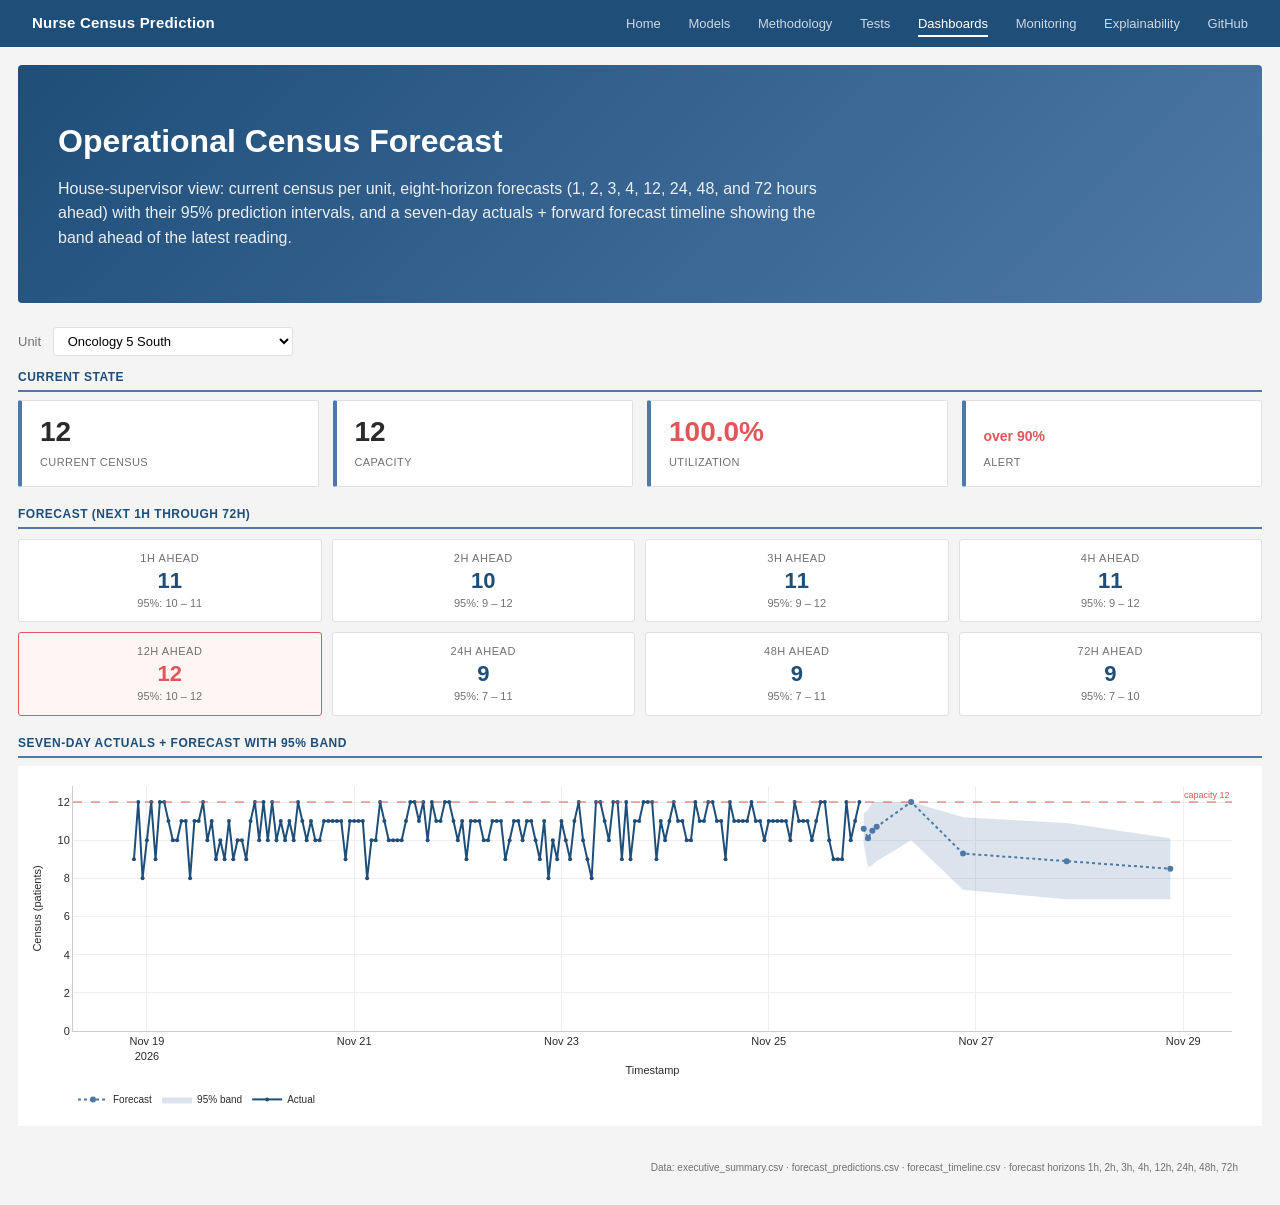
==== commit 9c94ecd1: "chore: daily forecast refresh (2026-11-25 21:42 UTC)" ====
--- a/docs/dashboard1.html
+++ b/docs/dashboard1.html
@@ -48,7 +48,7 @@
   <section class="section">
     <div style="margin:0 0 12px;">
       <label for="unit-select" style="font-size:13px;color:var(--muted);margin-right:8px;">Unit</label>
-      <select id="unit-select" style="font-size:13px;padding:5px 10px;border:1px solid var(--border);border-radius:3px;background:#fff;min-width:240px;"><option value="Surgical 2 West">Surgical 2 West</option><option value="Orthopedic 6 North">Orthopedic 6 North</option><option value="Cardiac Stepdown">Cardiac Stepdown</option><option value="Neuro Stepdown">Neuro Stepdown</option><option value="Medical-Surgical 4 South">Medical-Surgical 4 South</option><option value="Telemetry 4 East">Telemetry 4 East</option><option value="Progressive Care">Progressive Care</option><option value="Medical-Surgical 3 North">Medical-Surgical 3 North</option><option value="Oncology 5 South">Oncology 5 South</option></select>
+      <select id="unit-select" style="font-size:13px;padding:5px 10px;border:1px solid var(--border);border-radius:3px;background:#fff;min-width:240px;"><option value="Oncology 5 South">Oncology 5 South</option><option value="Orthopedic 6 North">Orthopedic 6 North</option><option value="Progressive Care">Progressive Care</option><option value="Neuro Stepdown">Neuro Stepdown</option><option value="Medical-Surgical 4 South">Medical-Surgical 4 South</option><option value="Surgical 2 West">Surgical 2 West</option><option value="Medical-Surgical 3 North">Medical-Surgical 3 North</option><option value="Cardiac Stepdown">Cardiac Stepdown</option><option value="Telemetry 4 East">Telemetry 4 East</option></select>
     </div>
 
     <div class="section-title">Current state</div>
@@ -68,7 +68,7 @@
 
   <script>
     const layoutBase = {"font":{"family":"Segoe UI, Helvetica Neue, Arial, sans-serif","size":11,"color":"#2A2A2A"},"paper_bgcolor":"#FFFFFF","plot_bgcolor":"#FFFFFF","margin":{"t":30,"r":20,"b":50,"l":60},"hovermode":"closest","xaxis":{"gridcolor":"#EEEEEE","linecolor":"#CCCCCC","tickfont":{"size":11}},"yaxis":{"gridcolor":"#EEEEEE","linecolor":"#CCCCCC","tickfont":{"size":11}}};
-    const unitData = {"Medical-Surgical 3 North":{"uid":705089,"capacity":17,"current":13,"utilization":76.5,"alert":false,"cards":[{"horizon":1,"point":10.7,"lower":9.8,"upper":11.6,"overCapacity":false},{"horizon":2,"point":10.7,"lower":9.2,"upper":12.2,"overCapacity":false},{"horizon":3,"point":11.8,"lower":9.9,"upper":13.7,"overCapacity":false},{"horizon":4,"point":12.8,"lower":10.8,"upper":14.8,"overCapacity":false},{"horizon":12,"point":15.1,"lower":12.6,"upper":17,"overCapacity":false},{"horizon":24,"point":12.3,"lower":9.9,"upper":14.7,"overCapacity":false},{"horizon":48,"point":12.6,"lower":10.2,"upper":15,"overCapacity":false},{"horizon":72,"point":13,"lower":10.6,"upper":15.4,"overCapacity":false}],"actualsX":["2026-11-17 22:00:00","2026-11-17 23:00:00","2026-11-18 00:00:00","2026-11-18 01:00:00","2026-11-18 02:00:00","2026-11-18 03:00:00","2026-11-18 04:00:00","2026-11-18 05:00:00","2026-11-18 06:00:00","2026-11-18 07:00:00","2026-11-18 08:00:00","2026-11-18 09:00:00","2026-11-18 10:00:00","2026-11-18 11:00:00","2026-11-18 12:00:00","2026-11-18 13:00:00","2026-11-18 14:00:00","2026-11-18 15:00:00","2026-11-18 16:00:00","2026-11-18 17:00:00","2026-11-18 18:00:00","2026-11-18 19:00:00","2026-11-18 20:00:00","2026-11-18 21:00:00","2026-11-18 22:00:00","2026-11-18 23:00:00","2026-11-19 00:00:00","2026-11-19 01:00:00","2026-11-19 02:00:00","2026-11-19 03:00:00","2026-11-19 04:00:00","2026-11-19 05:00:00","2026-11-19 06:00:00","2026-11-19 07:00:00","2026-11-19 08:00:00","2026-11-19 09:00:00","2026-11-19 10:00:00","2026-11-19 11:00:00","2026-11-19 12:00:00","2026-11-19 13:00:00","2026-11-19 14:00:00","2026-11-19 15:00:00","2026-11-19 16:00:00","2026-11-19 17:00:00","2026-11-19 18:00:00","2026-11-19 19:00:00","2026-11-19 20:00:00","2026-11-19 21:00:00","2026-11-19 22:00:00","2026-11-19 23:00:00","2026-11-20 00:00:00","2026-11-20 01:00:00","2026-11-20 02:00:00","2026-11-20 03:00:00","2026-11-20 04:00:00","2026-11-20 05:00:00","2026-11-20 06:00:00","2026-11-20 07:00:00","2026-11-20 08:00:00","2026-11-20 09:00:00","2026-11-20 10:00:00","2026-11-20 11:00:00","2026-11-20 12:00:00","2026-11-20 13:00:00","2026-11-20 14:00:00","2026-11-20 15:00:00","2026-11-20 16:00:00","2026-11-20 17:00:00","2026-11-20 18:00:00","2026-11-20 19:00:00","2026-11-20 20:00:00","2026-11-20 21:00:00","2026-11-20 22:00:00","2026-11-20 23:00:00","2026-11-21 00:00:00","2026-11-21 01:00:00","2026-11-21 02:00:00","2026-11-21 03:00:00","2026-11-21 04:00:00","2026-11-21 05:00:00","2026-11-21 06:00:00","2026-11-21 07:00:00","2026-11-21 08:00:00","2026-11-21 09:00:00","2026-11-21 10:00:00","2026-11-21 11:00:00","2026-11-21 12:00:00","2026-11-21 13:00:00","2026-11-21 14:00:00","2026-11-21 15:00:00","2026-11-21 16:00:00","2026-11-21 17:00:00","2026-11-21 18:00:00","2026-11-21 19:00:00","2026-11-21 20:00:00","2026-11-21 21:00:00","2026-11-21 22:00:00","2026-11-21 23:00:00","2026-11-22 00:00:00","2026-11-22 01:00:00","2026-11-22 02:00:00","2026-11-22 03:00:00","2026-11-22 04:00:00","2026-11-22 05:00:00","2026-11-22 06:00:00","2026-11-22 07:00:00","2026-11-22 08:00:00","2026-11-22 09:00:00","2026-11-22 10:00:00","2026-11-22 11:00:00","2026-11-22 12:00:00","2026-11-22 13:00:00","2026-11-22 14:00:00","2026-11-22 15:00:00","2026-11-22 16:00:00","2026-11-22 17:00:00","2026-11-22 18:00:00","2026-11-22 19:00:00","2026-11-22 20:00:00","2026-11-22 21:00:00","2026-11-22 22:00:00","2026-11-22 23:00:00","2026-11-23 00:00:00","2026-11-23 01:00:00","2026-11-23 02:00:00","2026-11-23 03:00:00","2026-11-23 04:00:00","2026-11-23 05:00:00","2026-11-23 06:00:00","2026-11-23 07:00:00","2026-11-23 08:00:00","2026-11-23 09:00:00","2026-11-23 10:00:00","2026-11-23 11:00:00","2026-11-23 12:00:00","2026-11-23 13:00:00","2026-11-23 14:00:00","2026-11-23 15:00:00","2026-11-23 16:00:00","2026-11-23 17:00:00","2026-11-23 18:00:00","2026-11-23 19:00:00","2026-11-23 20:00:00","2026-11-23 21:00:00","2026-11-23 22:00:00","2026-11-23 23:00:00","2026-11-24 00:00:00","2026-11-24 01:00:00","2026-11-24 02:00:00","2026-11-24 03:00:00","2026-11-24 04:00:00","2026-11-24 05:00:00","2026-11-24 06:00:00","2026-11-24 07:00:00","2026-11-24 08:00:00","2026-11-24 09:00:00","2026-11-24 10:00:00","2026-11-24 11:00:00","2026-11-24 12:00:00","2026-11-24 13:00:00","2026-11-24 14:00:00","2026-11-24 15:00:00","2026-11-24 16:00:00","2026-11-24 17:00:00","2026-11-24 18:00:00","2026-11-24 19:00:00","2026-11-24 20:00:00","2026-11-24 21:00:00","2026-11-24 22:00:00"],"actualsY":[16,17,17,16,16,16,17,15,16,16,17,15,12,16,17,17,17,15,16,14,16,13,13,16,14,16,16,12,16,14,17,16,12,15,16,16,14,17,17,16,15,16,17,14,13,15,15,15,14,13,14,16,14,16,14,17,15,16,16,16,12,13,15,16,16,15,15,16,16,16,15,16,13,16,12,13,16,16,14,16,15,17,15,14,15,16,17,16,16,13,15,15,16,16,15,12,14,13,16,14,14,16,15,13,16,17,14,17,13,14,16,12,15,16,14,12,14,16,16,14,15,12,17,16,13,16,15,16,17,17,16,17,16,13,13,17,16,13,14,14,15,17,16,16,16,14,16,16,14,16,15,12,15,14,14,16,17,17,16,15,16,15,17,16,15,17,14,14,13],"forecastX":["2026-11-24 23:00:00","2026-11-25 00:00:00","2026-11-25 01:00:00","2026-11-25 02:00:00","2026-11-25 10:00:00","2026-11-25 22:00:00","2026-11-26 22:00:00","2026-11-27 22:00:00"],"forecastY":[10.7,10.7,11.8,12.8,15.1,12.3,12.6,13],"forecastLower":[9.8,9.2,9.9,10.8,12.6,9.9,10.2,10.6],"forecastUpper":[11.6,12.2,13.7,14.8,17,14.7,15,15.4],"forecastHorizons":[1,2,3,4,12,24,48,72]},"Telemetry 4 East":{"uid":705090,"capacity":34,"current":31,"utilization":91.2,"alert":true,"cards":[{"horizon":1,"point":26.3,"lower":24.9,"upper":27.7,"overCapacity":false},{"horizon":2,"point":26.4,"lower":24.1,"upper":28.7,"overCapacity":false},{"horizon":3,"point":27.5,"lower":24.6,"upper":30.4,"overCapacity":false},{"horizon":4,"point":30.1,"lower":26.6,"upper":33.6,"overCapacity":false},{"horizon":12,"point":31.3,"lower":26.5,"upper":34,"overCapacity":false},{"horizon":24,"point":25.3,"lower":20.2,"upper":30.4,"overCapacity":false},{"horizon":48,"point":24.8,"lower":18.8,"upper":30.8,"overCapacity":false},{"horizon":72,"point":25.5,"lower":19.6,"upper":31.4,"overCapacity":false}],"actualsX":["2026-11-17 22:00:00","2026-11-17 23:00:00","2026-11-18 00:00:00","2026-11-18 01:00:00","2026-11-18 02:00:00","2026-11-18 03:00:00","2026-11-18 04:00:00","2026-11-18 05:00:00","2026-11-18 06:00:00","2026-11-18 07:00:00","2026-11-18 08:00:00","2026-11-18 09:00:00","2026-11-18 10:00:00","2026-11-18 11:00:00","2026-11-18 12:00:00","2026-11-18 13:00:00","2026-11-18 14:00:00","2026-11-18 15:00:00","2026-11-18 16:00:00","2026-11-18 17:00:00","2026-11-18 18:00:00","2026-11-18 19:00:00","2026-11-18 20:00:00","2026-11-18 21:00:00","2026-11-18 22:00:00","2026-11-18 23:00:00","2026-11-19 00:00:00","2026-11-19 01:00:00","2026-11-19 02:00:00","2026-11-19 03:00:00","2026-11-19 04:00:00","2026-11-19 05:00:00","2026-11-19 06:00:00","2026-11-19 07:00:00","2026-11-19 08:00:00","2026-11-19 09:00:00","2026-11-19 10:00:00","2026-11-19 11:00:00","2026-11-19 12:00:00","2026-11-19 13:00:00","2026-11-19 14:00:00","2026-11-19 15:00:00","2026-11-19 16:00:00","2026-11-19 17:00:00","2026-11-19 18:00:00","2026-11-19 19:00:00","2026-11-19 20:00:00","2026-11-19 21:00:00","2026-11-19 22:00:00","2026-11-19 23:00:00","2026-11-20 00:00:00","2026-11-20 01:00:00","2026-11-20 02:00:00","2026-11-20 03:00:00","2026-11-20 04:00:00","2026-11-20 05:00:00","2026-11-20 06:00:00","2026-11-20 07:00:00","2026-11-20 08:00:00","2026-11-20 09:00:00","2026-11-20 10:00:00","2026-11-20 11:00:00","2026-11-20 12:00:00","2026-11-20 13:00:00","2026-11-20 14:00:00","2026-11-20 15:00:00","2026-11-20 16:00:00","2026-11-20 17:00:00","2026-11-20 18:00:00","2026-11-20 19:00:00","2026-11-20 20:00:00","2026-11-20 21:00:00","2026-11-20 22:00:00","2026-11-20 23:00:00","2026-11-21 00:00:00","2026-11-21 01:00:00","2026-11-21 02:00:00","2026-11-21 03:00:00","2026-11-21 04:00:00","2026-11-21 05:00:00","2026-11-21 06:00:00","2026-11-21 07:00:00","2026-11-21 08:00:00","2026-11-21 09:00:00","2026-11-21 10:00:00","2026-11-21 11:00:00","2026-11-21 12:00:00","2026-11-21 13:00:00","2026-11-21 14:00:00","2026-11-21 15:00:00","2026-11-21 16:00:00","2026-11-21 17:00:00","2026-11-21 18:00:00","2026-11-21 19:00:00","2026-11-21 20:00:00","2026-11-21 21:00:00","2026-11-21 22:00:00","2026-11-21 23:00:00","2026-11-22 00:00:00","2026-11-22 01:00:00","2026-11-22 02:00:00","2026-11-22 03:00:00","2026-11-22 04:00:00","2026-11-22 05:00:00","2026-11-22 06:00:00","2026-11-22 07:00:00","2026-11-22 08:00:00","2026-11-22 09:00:00","2026-11-22 10:00:00","2026-11-22 11:00:00","2026-11-22 12:00:00","2026-11-22 13:00:00","2026-11-22 14:00:00","2026-11-22 15:00:00","2026-11-22 16:00:00","2026-11-22 17:00:00","2026-11-22 18:00:00","2026-11-22 19:00:00","2026-11-22 20:00:00","2026-11-22 21:00:00","2026-11-22 22:00:00","2026-11-22 23:00:00","2026-11-23 00:00:00","2026-11-23 01:00:00","2026-11-23 02:00:00","2026-11-23 03:00:00","2026-11-23 04:00:00","2026-11-23 05:00:00","2026-11-23 06:00:00","2026-11-23 07:00:00","2026-11-23 08:00:00","2026-11-23 09:00:00","2026-11-23 10:00:00","2026-11-23 11:00:00","2026-11-23 12:00:00","2026-11-23 13:00:00","2026-11-23 14:00:00","2026-11-23 15:00:00","2026-11-23 16:00:00","2026-11-23 17:00:00","2026-11-23 18:00:00","2026-11-23 19:00:00","2026-11-23 20:00:00","2026-11-23 21:00:00","2026-11-23 22:00:00","2026-11-23 23:00:00","2026-11-24 00:00:00","2026-11-24 01:00:00","2026-11-24 02:00:00","2026-11-24 03:00:00","2026-11-24 04:00:00","2026-11-24 05:00:00","2026-11-24 06:00:00","2026-11-24 07:00:00","2026-11-24 08:00:00","2026-11-24 09:00:00","2026-11-24 10:00:00","2026-11-24 11:00:00","2026-11-24 12:00:00","2026-11-24 13:00:00","2026-11-24 14:00:00","2026-11-24 15:00:00","2026-11-24 16:00:00","2026-11-24 17:00:00","2026-11-24 18:00:00","2026-11-24 19:00:00","2026-11-24 20:00:00","2026-11-24 21:00:00","2026-11-24 22:00:00"],"actualsY":[30,22,26,22,28,25,23,30,31,27,25,26,24,30,31,29,30,24,30,29,28,30,31,26,25,23,22,25,26,22,28,26,22,25,30,32,28,28,32,29,30,25,27,25,29,24,31,23,25,31,27,22,27,24,22,23,30,24,26,30,25,27,25,28,30,28,31,30,23,29,29,30,22,23,31,30,24,26,24,28,31,30,30,31,24,24,31,29,27,27,27,22,30,27,23,31,29,29,23,26,28,27,23,29,24,23,29,25,28,32,31,28,29,22,27,31,31,23,25,23,23,29,26,24,32,28,25,32,23,30,25,27,31,23,29,31,30,27,31,31,24,28,25,26,27,27,26,28,26,22,27,31,29,25,32,26,23,23,24,32,31,25,29,30,25,28,32,22,31],"forecastX":["2026-11-24 23:00:00","2026-11-25 00:00:00","2026-11-25 01:00:00","2026-11-25 02:00:00","2026-11-25 10:00:00","2026-11-25 22:00:00","2026-11-26 22:00:00","2026-11-27 22:00:00"],"forecastY":[26.3,26.4,27.5,30.1,31.3,25.3,24.8,25.5],"forecastLower":[24.9,24.1,24.6,26.6,26.5,20.2,18.8,19.6],"forecastUpper":[27.7,28.7,30.4,33.6,34,30.4,30.8,31.4],"forecastHorizons":[1,2,3,4,12,24,48,72]},"Cardiac Stepdown":{"uid":705091,"capacity":20,"current":19,"utilization":95,"alert":true,"cards":[{"horizon":1,"point":16.7,"lower":15.9,"upper":17.5,"overCapacity":false},{"horizon":2,"point":16.7,"lower":15.2,"upper":18.2,"overCapacity":false},{"horizon":3,"point":16.6,"lower":14.9,"upper":18.3,"overCapacity":false},{"horizon":4,"point":16.7,"lower":14.8,"upper":18.6,"overCapacity":false},{"horizon":12,"point":19.9,"lower":17.9,"upper":20,"overCapacity":false},{"horizon":24,"point":16.1,"lower":14.1,"upper":18.1,"overCapacity":false},{"horizon":48,"point":15.9,"lower":13.9,"upper":17.9,"overCapacity":false},{"horizon":72,"point":15.6,"lower":13.6,"upper":17.6,"overCapacity":false}],"actualsX":["2026-11-17 22:00:00","2026-11-17 23:00:00","2026-11-18 00:00:00","2026-11-18 01:00:00","2026-11-18 02:00:00","2026-11-18 03:00:00","2026-11-18 04:00:00","2026-11-18 05:00:00","2026-11-18 06:00:00","2026-11-18 07:00:00","2026-11-18 08:00:00","2026-11-18 09:00:00","2026-11-18 10:00:00","2026-11-18 11:00:00","2026-11-18 12:00:00","2026-11-18 13:00:00","2026-11-18 14:00:00","2026-11-18 15:00:00","2026-11-18 16:00:00","2026-11-18 17:00:00","2026-11-18 18:00:00","2026-11-18 19:00:00","2026-11-18 20:00:00","2026-11-18 21:00:00","2026-11-18 22:00:00","2026-11-18 23:00:00","2026-11-19 00:00:00","2026-11-19 01:00:00","2026-11-19 02:00:00","2026-11-19 03:00:00","2026-11-19 04:00:00","2026-11-19 05:00:00","2026-11-19 06:00:00","2026-11-19 07:00:00","2026-11-19 08:00:00","2026-11-19 09:00:00","2026-11-19 10:00:00","2026-11-19 11:00:00","2026-11-19 12:00:00","2026-11-19 13:00:00","2026-11-19 14:00:00","2026-11-19 15:00:00","2026-11-19 16:00:00","2026-11-19 17:00:00","2026-11-19 18:00:00","2026-11-19 19:00:00","2026-11-19 20:00:00","2026-11-19 21:00:00","2026-11-19 22:00:00","2026-11-19 23:00:00","2026-11-20 00:00:00","2026-11-20 01:00:00","2026-11-20 02:00:00","2026-11-20 03:00:00","2026-11-20 04:00:00","2026-11-20 05:00:00","2026-11-20 06:00:00","2026-11-20 07:00:00","2026-11-20 08:00:00","2026-11-20 09:00:00","2026-11-20 10:00:00","2026-11-20 11:00:00","2026-11-20 12:00:00","2026-11-20 13:00:00","2026-11-20 14:00:00","2026-11-20 15:00:00","2026-11-20 16:00:00","2026-11-20 17:00:00","2026-11-20 18:00:00","2026-11-20 19:00:00","2026-11-20 20:00:00","2026-11-20 21:00:00","2026-11-20 22:00:00","2026-11-20 23:00:00","2026-11-21 00:00:00","2026-11-21 01:00:00","2026-11-21 02:00:00","2026-11-21 03:00:00","2026-11-21 04:00:00","2026-11-21 05:00:00","2026-11-21 06:00:00","2026-11-21 07:00:00","2026-11-21 08:00:00","2026-11-21 09:00:00","2026-11-21 10:00:00","2026-11-21 11:00:00","2026-11-21 12:00:00","2026-11-21 13:00:00","2026-11-21 14:00:00","2026-11-21 15:00:00","2026-11-21 16:00:00","2026-11-21 17:00:00","2026-11-21 18:00:00","2026-11-21 19:00:00","2026-11-21 20:00:00","2026-11-21 21:00:00","2026-11-21 22:00:00","2026-11-21 23:00:00","2026-11-22 00:00:00","2026-11-22 01:00:00","2026-11-22 02:00:00","2026-11-22 03:00:00","2026-11-22 04:00:00","2026-11-22 05:00:00","2026-11-22 06:00:00","2026-11-22 07:00:00","2026-11-22 08:00:00","2026-11-22 09:00:00","2026-11-22 10:00:00","2026-11-22 11:00:00","2026-11-22 12:00:00","2026-11-22 13:00:00","2026-11-22 14:00:00","2026-11-22 15:00:00","2026-11-22 16:00:00","2026-11-22 17:00:00","2026-11-22 18:00:00","2026-11-22 19:00:00","2026-11-22 20:00:00","2026-11-22 21:00:00","2026-11-22 22:00:00","2026-11-22 23:00:00","2026-11-23 00:00:00","2026-11-23 01:00:00","2026-11-23 02:00:00","2026-11-23 03:00:00","2026-11-23 04:00:00","2026-11-23 05:00:00","2026-11-23 06:00:00","2026-11-23 07:00:00","2026-11-23 08:00:00","2026-11-23 09:00:00","2026-11-23 10:00:00","2026-11-23 11:00:00","2026-11-23 12:00:00","2026-11-23 13:00:00","2026-11-23 14:00:00","2026-11-23 15:00:00","2026-11-23 16:00:00","2026-11-23 17:00:00","2026-11-23 18:00:00","2026-11-23 19:00:00","2026-11-23 20:00:00","2026-11-23 21:00:00","2026-11-23 22:00:00","2026-11-23 23:00:00","2026-11-24 00:00:00","2026-11-24 01:00:00","2026-11-24 02:00:00","2026-11-24 03:00:00","2026-11-24 04:00:00","2026-11-24 05:00:00","2026-11-24 06:00:00","2026-11-24 07:00:00","2026-11-24 08:00:00","2026-11-24 09:00:00","2026-11-24 10:00:00","2026-11-24 11:00:00","2026-11-24 12:00:00","2026-11-24 13:00:00","2026-11-24 14:00:00","2026-11-24 15:00:00","2026-11-24 16:00:00","2026-11-24 17:00:00","2026-11-24 18:00:00","2026-11-24 19:00:00","2026-11-24 20:00:00","2026-11-24 21:00:00","2026-11-24 22:00:00"],"actualsY":[17,19,19,18,20,20,20,18,20,19,19,19,20,19,19,18,20,17,19,18,18,19,20,19,19,19,18,20,19,19,20,19,19,18,19,19,19,20,20,19,19,19,19,19,19,18,17,20,19,19,17,19,16,19,19,16,19,19,20,20,20,20,19,19,20,16,19,19,19,16,19,20,19,19,19,18,19,16,20,20,19,20,19,18,19,19,16,20,19,19,16,19,20,20,19,18,18,19,18,19,19,16,16,20,20,17,20,19,19,19,20,20,19,20,20,17,19,19,20,19,16,19,18,20,20,19,19,19,19,18,20,18,20,19,19,19,20,18,19,17,19,19,20,19,19,19,19,19,20,20,19,19,17,19,20,17,19,19,18,18,19,19,17,20,18,20,18,17,19],"forecastX":["2026-11-24 23:00:00","2026-11-25 00:00:00","2026-11-25 01:00:00","2026-11-25 02:00:00","2026-11-25 10:00:00","2026-11-25 22:00:00","2026-11-26 22:00:00","2026-11-27 22:00:00"],"forecastY":[16.7,16.7,16.6,16.7,19.9,16.1,15.9,15.6],"forecastLower":[15.9,15.2,14.9,14.8,17.9,14.1,13.9,13.6],"forecastUpper":[17.5,18.2,18.3,18.6,20,18.1,17.9,17.6],"forecastHorizons":[1,2,3,4,12,24,48,72]},"Oncology 5 South":{"uid":705092,"capacity":12,"current":8,"utilization":66.7,"alert":false,"cards":[{"horizon":1,"point":6.8,"lower":6,"upper":7.6,"overCapacity":false},{"horizon":2,"point":6.7,"lower":5.2,"upper":8.2,"overCapacity":false},{"horizon":3,"point":7.1,"lower":5.3,"upper":8.9,"overCapacity":false},{"horizon":4,"point":7.4,"lower":5.6,"upper":9.2,"overCapacity":false},{"horizon":12,"point":9,"lower":7,"upper":11,"overCapacity":false},{"horizon":24,"point":8.2,"lower":6.3,"upper":10.1,"overCapacity":false},{"horizon":48,"point":8.7,"lower":6.7,"upper":10.7,"overCapacity":false},{"horizon":72,"point":8.6,"lower":7,"upper":10.2,"overCapacity":false}],"actualsX":["2026-11-17 22:00:00","2026-11-17 23:00:00","2026-11-18 00:00:00","2026-11-18 01:00:00","2026-11-18 02:00:00","2026-11-18 03:00:00","2026-11-18 04:00:00","2026-11-18 05:00:00","2026-11-18 06:00:00","2026-11-18 07:00:00","2026-11-18 08:00:00","2026-11-18 09:00:00","2026-11-18 10:00:00","2026-11-18 11:00:00","2026-11-18 12:00:00","2026-11-18 13:00:00","2026-11-18 14:00:00","2026-11-18 15:00:00","2026-11-18 16:00:00","2026-11-18 17:00:00","2026-11-18 18:00:00","2026-11-18 19:00:00","2026-11-18 20:00:00","2026-11-18 21:00:00","2026-11-18 22:00:00","2026-11-18 23:00:00","2026-11-19 00:00:00","2026-11-19 01:00:00","2026-11-19 02:00:00","2026-11-19 03:00:00","2026-11-19 04:00:00","2026-11-19 05:00:00","2026-11-19 06:00:00","2026-11-19 07:00:00","2026-11-19 08:00:00","2026-11-19 09:00:00","2026-11-19 10:00:00","2026-11-19 11:00:00","2026-11-19 12:00:00","2026-11-19 13:00:00","2026-11-19 14:00:00","2026-11-19 15:00:00","2026-11-19 16:00:00","2026-11-19 17:00:00","2026-11-19 18:00:00","2026-11-19 19:00:00","2026-11-19 20:00:00","2026-11-19 21:00:00","2026-11-19 22:00:00","2026-11-19 23:00:00","2026-11-20 00:00:00","2026-11-20 01:00:00","2026-11-20 02:00:00","2026-11-20 03:00:00","2026-11-20 04:00:00","2026-11-20 05:00:00","2026-11-20 06:00:00","2026-11-20 07:00:00","2026-11-20 08:00:00","2026-11-20 09:00:00","2026-11-20 10:00:00","2026-11-20 11:00:00","2026-11-20 12:00:00","2026-11-20 13:00:00","2026-11-20 14:00:00","2026-11-20 15:00:00","2026-11-20 16:00:00","2026-11-20 17:00:00","2026-11-20 18:00:00","2026-11-20 19:00:00","2026-11-20 20:00:00","2026-11-20 21:00:00","2026-11-20 22:00:00","2026-11-20 23:00:00","2026-11-21 00:00:00","2026-11-21 01:00:00","2026-11-21 02:00:00","2026-11-21 03:00:00","2026-11-21 04:00:00","2026-11-21 05:00:00","2026-11-21 06:00:00","2026-11-21 07:00:00","2026-11-21 08:00:00","2026-11-21 09:00:00","2026-11-21 10:00:00","2026-11-21 11:00:00","2026-11-21 12:00:00","2026-11-21 13:00:00","2026-11-21 14:00:00","2026-11-21 15:00:00","2026-11-21 16:00:00","2026-11-21 17:00:00","2026-11-21 18:00:00","2026-11-21 19:00:00","2026-11-21 20:00:00","2026-11-21 21:00:00","2026-11-21 22:00:00","2026-11-21 23:00:00","2026-11-22 00:00:00","2026-11-22 01:00:00","2026-11-22 02:00:00","2026-11-22 03:00:00","2026-11-22 04:00:00","2026-11-22 05:00:00","2026-11-22 06:00:00","2026-11-22 07:00:00","2026-11-22 08:00:00","2026-11-22 09:00:00","2026-11-22 10:00:00","2026-11-22 11:00:00","2026-11-22 12:00:00","2026-11-22 13:00:00","2026-11-22 14:00:00","2026-11-22 15:00:00","2026-11-22 16:00:00","2026-11-22 17:00:00","2026-11-22 18:00:00","2026-11-22 19:00:00","2026-11-22 20:00:00","2026-11-22 21:00:00","2026-11-22 22:00:00","2026-11-22 23:00:00","2026-11-23 00:00:00","2026-11-23 01:00:00","2026-11-23 02:00:00","2026-11-23 03:00:00","2026-11-23 04:00:00","2026-11-23 05:00:00","2026-11-23 06:00:00","2026-11-23 07:00:00","2026-11-23 08:00:00","2026-11-23 09:00:00","2026-11-23 10:00:00","2026-11-23 11:00:00","2026-11-23 12:00:00","2026-11-23 13:00:00","2026-11-23 14:00:00","2026-11-23 15:00:00","2026-11-23 16:00:00","2026-11-23 17:00:00","2026-11-23 18:00:00","2026-11-23 19:00:00","2026-11-23 20:00:00","2026-11-23 21:00:00","2026-11-23 22:00:00","2026-11-23 23:00:00","2026-11-24 00:00:00","2026-11-24 01:00:00","2026-11-24 02:00:00","2026-11-24 03:00:00","2026-11-24 04:00:00","2026-11-24 05:00:00","2026-11-24 06:00:00","2026-11-24 07:00:00","2026-11-24 08:00:00","2026-11-24 09:00:00","2026-11-24 10:00:00","2026-11-24 11:00:00","2026-11-24 12:00:00","2026-11-24 13:00:00","2026-11-24 14:00:00","2026-11-24 15:00:00","2026-11-24 16:00:00","2026-11-24 17:00:00","2026-11-24 18:00:00","2026-11-24 19:00:00","2026-11-24 20:00:00","2026-11-24 21:00:00","2026-11-24 22:00:00"],"actualsY":[11,11,12,11,11,11,11,12,11,12,11,10,12,11,12,11,12,11,11,12,9,11,12,11,10,11,12,11,10,10,11,11,12,12,12,10,11,11,10,11,9,11,12,11,12,11,11,12,11,11,11,11,11,10,10,11,10,12,11,12,12,11,11,11,11,11,10,11,9,10,11,11,11,11,11,12,10,12,11,11,9,11,12,12,11,11,10,10,10,11,12,12,11,9,8,11,12,10,11,11,10,11,11,11,11,9,12,11,12,11,10,9,12,11,12,11,11,11,11,10,8,10,10,9,11,9,9,11,11,11,10,12,12,12,12,12,11,12,11,11,11,10,12,10,10,11,12,11,9,9,11,10,11,12,12,8,11,10,11,9,12,12,11,10,10,12,12,12,8],"forecastX":["2026-11-24 23:00:00","2026-11-25 00:00:00","2026-11-25 01:00:00","2026-11-25 02:00:00","2026-11-25 10:00:00","2026-11-25 22:00:00","2026-11-26 22:00:00","2026-11-27 22:00:00"],"forecastY":[6.8,6.7,7.1,7.4,9,8.2,8.7,8.6],"forecastLower":[6,5.2,5.3,5.6,7,6.3,6.7,7],"forecastUpper":[7.6,8.2,8.9,9.2,11,10.1,10.7,10.2],"forecastHorizons":[1,2,3,4,12,24,48,72]},"Surgical 2 West":{"uid":21334825,"capacity":13,"current":13,"utilization":100,"alert":true,"cards":[{"horizon":1,"point":11.1,"lower":10.3,"upper":11.9,"overCapacity":false},{"horizon":2,"point":11.4,"lower":10.1,"upper":12.7,"overCapacity":false},{"horizon":3,"point":11.6,"lower":10.1,"upper":13,"overCapacity":false},{"horizon":4,"point":11.5,"lower":9.9,"upper":13,"overCapacity":false},{"horizon":12,"point":12.9,"lower":11.2,"upper":13,"overCapacity":false},{"horizon":24,"point":10.6,"lower":8.5,"upper":12.7,"overCapacity":false},{"horizon":48,"point":10.2,"lower":8.5,"upper":11.9,"overCapacity":false},{"horizon":72,"point":10.4,"lower":8.3,"upper":12.5,"overCapacity":false}],"actualsX":["2026-11-17 22:00:00","2026-11-17 23:00:00","2026-11-18 00:00:00","2026-11-18 01:00:00","2026-11-18 02:00:00","2026-11-18 03:00:00","2026-11-18 04:00:00","2026-11-18 05:00:00","2026-11-18 06:00:00","2026-11-18 07:00:00","2026-11-18 08:00:00","2026-11-18 09:00:00","2026-11-18 10:00:00","2026-11-18 11:00:00","2026-11-18 12:00:00","2026-11-18 13:00:00","2026-11-18 14:00:00","2026-11-18 15:00:00","2026-11-18 16:00:00","2026-11-18 17:00:00","2026-11-18 18:00:00","2026-11-18 19:00:00","2026-11-18 20:00:00","2026-11-18 21:00:00","2026-11-18 22:00:00","2026-11-18 23:00:00","2026-11-19 00:00:00","2026-11-19 01:00:00","2026-11-19 02:00:00","2026-11-19 03:00:00","2026-11-19 04:00:00","2026-11-19 05:00:00","2026-11-19 06:00:00","2026-11-19 07:00:00","2026-11-19 08:00:00","2026-11-19 09:00:00","2026-11-19 10:00:00","2026-11-19 11:00:00","2026-11-19 12:00:00","2026-11-19 13:00:00","2026-11-19 14:00:00","2026-11-19 15:00:00","2026-11-19 16:00:00","2026-11-19 17:00:00","2026-11-19 18:00:00","2026-11-19 19:00:00","2026-11-19 20:00:00","2026-11-19 21:00:00","2026-11-19 22:00:00","2026-11-19 23:00:00","2026-11-20 00:00:00","2026-11-20 01:00:00","2026-11-20 02:00:00","2026-11-20 03:00:00","2026-11-20 04:00:00","2026-11-20 05:00:00","2026-11-20 06:00:00","2026-11-20 07:00:00","2026-11-20 08:00:00","2026-11-20 09:00:00","2026-11-20 10:00:00","2026-11-20 11:00:00","2026-11-20 12:00:00","2026-11-20 13:00:00","2026-11-20 14:00:00","2026-11-20 15:00:00","2026-11-20 16:00:00","2026-11-20 17:00:00","2026-11-20 18:00:00","2026-11-20 19:00:00","2026-11-20 20:00:00","2026-11-20 21:00:00","2026-11-20 22:00:00","2026-11-20 23:00:00","2026-11-21 00:00:00","2026-11-21 01:00:00","2026-11-21 02:00:00","2026-11-21 03:00:00","2026-11-21 04:00:00","2026-11-21 05:00:00","2026-11-21 06:00:00","2026-11-21 07:00:00","2026-11-21 08:00:00","2026-11-21 09:00:00","2026-11-21 10:00:00","2026-11-21 11:00:00","2026-11-21 12:00:00","2026-11-21 13:00:00","2026-11-21 14:00:00","2026-11-21 15:00:00","2026-11-21 16:00:00","2026-11-21 17:00:00","2026-11-21 18:00:00","2026-11-21 19:00:00","2026-11-21 20:00:00","2026-11-21 21:00:00","2026-11-21 22:00:00","2026-11-21 23:00:00","2026-11-22 00:00:00","2026-11-22 01:00:00","2026-11-22 02:00:00","2026-11-22 03:00:00","2026-11-22 04:00:00","2026-11-22 05:00:00","2026-11-22 06:00:00","2026-11-22 07:00:00","2026-11-22 08:00:00","2026-11-22 09:00:00","2026-11-22 10:00:00","2026-11-22 11:00:00","2026-11-22 12:00:00","2026-11-22 13:00:00","2026-11-22 14:00:00","2026-11-22 15:00:00","2026-11-22 16:00:00","2026-11-22 17:00:00","2026-11-22 18:00:00","2026-11-22 19:00:00","2026-11-22 20:00:00","2026-11-22 21:00:00","2026-11-22 22:00:00","2026-11-22 23:00:00","2026-11-23 00:00:00","2026-11-23 01:00:00","2026-11-23 02:00:00","2026-11-23 03:00:00","2026-11-23 04:00:00","2026-11-23 05:00:00","2026-11-23 06:00:00","2026-11-23 07:00:00","2026-11-23 08:00:00","2026-11-23 09:00:00","2026-11-23 10:00:00","2026-11-23 11:00:00","2026-11-23 12:00:00","2026-11-23 13:00:00","2026-11-23 14:00:00","2026-11-23 15:00:00","2026-11-23 16:00:00","2026-11-23 17:00:00","2026-11-23 18:00:00","2026-11-23 19:00:00","2026-11-23 20:00:00","2026-11-23 21:00:00","2026-11-23 22:00:00","2026-11-23 23:00:00","2026-11-24 00:00:00","2026-11-24 01:00:00","2026-11-24 02:00:00","2026-11-24 03:00:00","2026-11-24 04:00:00","2026-11-24 05:00:00","2026-11-24 06:00:00","2026-11-24 07:00:00","2026-11-24 08:00:00","2026-11-24 09:00:00","2026-11-24 10:00:00","2026-11-24 11:00:00","2026-11-24 12:00:00","2026-11-24 13:00:00","2026-11-24 14:00:00","2026-11-24 15:00:00","2026-11-24 16:00:00","2026-11-24 17:00:00","2026-11-24 18:00:00","2026-11-24 19:00:00","2026-11-24 20:00:00","2026-11-24 21:00:00","2026-11-24 22:00:00"],"actualsY":[11,13,11,10,12,13,12,13,13,13,12,13,13,13,12,13,13,10,12,13,11,12,12,12,12,12,13,12,11,12,13,12,12,12,12,13,12,12,11,12,11,12,13,13,12,12,13,11,11,13,12,11,12,11,13,12,13,13,12,13,12,11,12,13,13,12,11,12,12,13,12,12,11,12,12,12,12,12,12,13,13,12,13,12,13,12,12,11,11,11,12,13,12,11,11,12,11,10,12,12,12,12,12,13,12,13,10,12,13,13,10,11,12,11,12,12,11,12,11,13,11,10,12,12,13,13,13,12,13,13,13,12,13,13,12,13,11,13,12,12,12,12,12,10,12,11,12,12,12,12,12,13,12,12,13,12,12,13,13,13,12,13,12,12,13,12,11,11,13],"forecastX":["2026-11-24 23:00:00","2026-11-25 00:00:00","2026-11-25 01:00:00","2026-11-25 02:00:00","2026-11-25 10:00:00","2026-11-25 22:00:00","2026-11-26 22:00:00","2026-11-27 22:00:00"],"forecastY":[11.1,11.4,11.6,11.5,12.9,10.6,10.2,10.4],"forecastLower":[10.3,10.1,10.1,9.9,11.2,8.5,8.5,8.3],"forecastUpper":[11.9,12.7,13,13,13,12.7,11.9,12.5],"forecastHorizons":[1,2,3,4,12,24,48,72]},"Orthopedic 6 North":{"uid":21336305,"capacity":13,"current":13,"utilization":100,"alert":true,"cards":[{"horizon":1,"point":11.4,"lower":10.6,"upper":12.2,"overCapacity":false},{"horizon":2,"point":11.2,"lower":10,"upper":12.4,"overCapacity":false},{"horizon":3,"point":11.5,"lower":10.1,"upper":12.9,"overCapacity":false},{"horizon":4,"point":11.8,"lower":10.4,"upper":13,"overCapacity":false},{"horizon":12,"point":12.9,"lower":11.4,"upper":13,"overCapacity":false},{"horizon":24,"point":10.6,"lower":9,"upper":12.2,"overCapacity":false},{"horizon":48,"point":10.7,"lower":9.1,"upper":12.3,"overCapacity":false},{"horizon":72,"point":10.4,"lower":8.9,"upper":11.9,"overCapacity":false}],"actualsX":["2026-11-17 22:00:00","2026-11-17 23:00:00","2026-11-18 00:00:00","2026-11-18 01:00:00","2026-11-18 02:00:00","2026-11-18 03:00:00","2026-11-18 04:00:00","2026-11-18 05:00:00","2026-11-18 06:00:00","2026-11-18 07:00:00","2026-11-18 08:00:00","2026-11-18 09:00:00","2026-11-18 10:00:00","2026-11-18 11:00:00","2026-11-18 12:00:00","2026-11-18 13:00:00","2026-11-18 14:00:00","2026-11-18 15:00:00","2026-11-18 16:00:00","2026-11-18 17:00:00","2026-11-18 18:00:00","2026-11-18 19:00:00","2026-11-18 20:00:00","2026-11-18 21:00:00","2026-11-18 22:00:00","2026-11-18 23:00:00","2026-11-19 00:00:00","2026-11-19 01:00:00","2026-11-19 02:00:00","2026-11-19 03:00:00","2026-11-19 04:00:00","2026-11-19 05:00:00","2026-11-19 06:00:00","2026-11-19 07:00:00","2026-11-19 08:00:00","2026-11-19 09:00:00","2026-11-19 10:00:00","2026-11-19 11:00:00","2026-11-19 12:00:00","2026-11-19 13:00:00","2026-11-19 14:00:00","2026-11-19 15:00:00","2026-11-19 16:00:00","2026-11-19 17:00:00","2026-11-19 18:00:00","2026-11-19 19:00:00","2026-11-19 20:00:00","2026-11-19 21:00:00","2026-11-19 22:00:00","2026-11-19 23:00:00","2026-11-20 00:00:00","2026-11-20 01:00:00","2026-11-20 02:00:00","2026-11-20 03:00:00","2026-11-20 04:00:00","2026-11-20 05:00:00","2026-11-20 06:00:00","2026-11-20 07:00:00","2026-11-20 08:00:00","2026-11-20 09:00:00","2026-11-20 10:00:00","2026-11-20 11:00:00","2026-11-20 12:00:00","2026-11-20 13:00:00","2026-11-20 14:00:00","2026-11-20 15:00:00","2026-11-20 16:00:00","2026-11-20 17:00:00","2026-11-20 18:00:00","2026-11-20 19:00:00","2026-11-20 20:00:00","2026-11-20 21:00:00","2026-11-20 22:00:00","2026-11-20 23:00:00","2026-11-21 00:00:00","2026-11-21 01:00:00","2026-11-21 02:00:00","2026-11-21 03:00:00","2026-11-21 04:00:00","2026-11-21 05:00:00","2026-11-21 06:00:00","2026-11-21 07:00:00","2026-11-21 08:00:00","2026-11-21 09:00:00","2026-11-21 10:00:00","2026-11-21 11:00:00","2026-11-21 12:00:00","2026-11-21 13:00:00","2026-11-21 14:00:00","2026-11-21 15:00:00","2026-11-21 16:00:00","2026-11-21 17:00:00","2026-11-21 18:00:00","2026-11-21 19:00:00","2026-11-21 20:00:00","2026-11-21 21:00:00","2026-11-21 22:00:00","2026-11-21 23:00:00","2026-11-22 00:00:00","2026-11-22 01:00:00","2026-11-22 02:00:00","2026-11-22 03:00:00","2026-11-22 04:00:00","2026-11-22 05:00:00","2026-11-22 06:00:00","2026-11-22 07:00:00","2026-11-22 08:00:00","2026-11-22 09:00:00","2026-11-22 10:00:00","2026-11-22 11:00:00","2026-11-22 12:00:00","2026-11-22 13:00:00","2026-11-22 14:00:00","2026-11-22 15:00:00","2026-11-22 16:00:00","2026-11-22 17:00:00","2026-11-22 18:00:00","2026-11-22 19:00:00","2026-11-22 20:00:00","2026-11-22 21:00:00","2026-11-22 22:00:00","2026-11-22 23:00:00","2026-11-23 00:00:00","2026-11-23 01:00:00","2026-11-23 02:00:00","2026-11-23 03:00:00","2026-11-23 04:00:00","2026-11-23 05:00:00","2026-11-23 06:00:00","2026-11-23 07:00:00","2026-11-23 08:00:00","2026-11-23 09:00:00","2026-11-23 10:00:00","2026-11-23 11:00:00","2026-11-23 12:00:00","2026-11-23 13:00:00","2026-11-23 14:00:00","2026-11-23 15:00:00","2026-11-23 16:00:00","2026-11-23 17:00:00","2026-11-23 18:00:00","2026-11-23 19:00:00","2026-11-23 20:00:00","2026-11-23 21:00:00","2026-11-23 22:00:00","2026-11-23 23:00:00","2026-11-24 00:00:00","2026-11-24 01:00:00","2026-11-24 02:00:00","2026-11-24 03:00:00","2026-11-24 04:00:00","2026-11-24 05:00:00","2026-11-24 06:00:00","2026-11-24 07:00:00","2026-11-24 08:00:00","2026-11-24 09:00:00","2026-11-24 10:00:00","2026-11-24 11:00:00","2026-11-24 12:00:00","2026-11-24 13:00:00","2026-11-24 14:00:00","2026-11-24 15:00:00","2026-11-24 16:00:00","2026-11-24 17:00:00","2026-11-24 18:00:00","2026-11-24 19:00:00","2026-11-24 20:00:00","2026-11-24 21:00:00","2026-11-24 22:00:00"],"actualsY":[12,13,13,12,12,12,11,13,13,13,12,13,13,11,12,12,13,12,13,11,12,13,11,13,12,13,13,12,13,12,13,12,12,12,12,11,13,13,13,10,13,12,12,12,13,13,12,12,12,13,12,12,12,12,13,13,13,13,13,12,12,13,13,12,12,12,12,12,12,12,12,13,12,12,13,12,12,13,12,13,11,13,11,12,10,12,12,12,13,13,12,12,13,12,13,13,12,12,13,12,12,12,12,12,12,13,10,13,13,10,12,12,12,13,13,12,13,13,12,13,12,10,13,13,12,13,12,12,13,12,11,13,12,13,13,13,13,13,13,12,13,13,12,13,12,12,11,13,12,11,12,13,13,12,13,11,13,12,13,13,12,12,12,12,13,12,12,13,13],"forecastX":["2026-11-24 23:00:00","2026-11-25 00:00:00","2026-11-25 01:00:00","2026-11-25 02:00:00","2026-11-25 10:00:00","2026-11-25 22:00:00","2026-11-26 22:00:00","2026-11-27 22:00:00"],"forecastY":[11.4,11.2,11.5,11.8,12.9,10.6,10.7,10.4],"forecastLower":[10.6,10,10.1,10.4,11.4,9,9.1,8.9],"forecastUpper":[12.2,12.4,12.9,13,13,12.2,12.3,11.9],"forecastHorizons":[1,2,3,4,12,24,48,72]},"Progressive Care":{"uid":97635816,"capacity":11,"current":10,"utilization":90.9,"alert":true,"cards":[{"horizon":1,"point":8.5,"lower":7.7,"upper":9.3,"overCapacity":false},{"horizon":2,"point":8.4,"lower":7.3,"upper":9.5,"overCapacity":false},{"horizon":3,"point":8.9,"lower":7.6,"upper":10.2,"overCapacity":false},{"horizon":4,"point":8.6,"lower":7.2,"upper":10,"overCapacity":false},{"horizon":12,"point":10.3,"lower":8.7,"upper":11,"overCapacity":false},{"horizon":24,"point":8.9,"lower":7.4,"upper":10.4,"overCapacity":false},{"horizon":48,"point":8.8,"lower":7.2,"upper":10.4,"overCapacity":false},{"horizon":72,"point":8.8,"lower":7.4,"upper":10.2,"overCapacity":false}],"actualsX":["2026-11-17 22:00:00","2026-11-17 23:00:00","2026-11-18 00:00:00","2026-11-18 01:00:00","2026-11-18 02:00:00","2026-11-18 03:00:00","2026-11-18 04:00:00","2026-11-18 05:00:00","2026-11-18 06:00:00","2026-11-18 07:00:00","2026-11-18 08:00:00","2026-11-18 09:00:00","2026-11-18 10:00:00","2026-11-18 11:00:00","2026-11-18 12:00:00","2026-11-18 13:00:00","2026-11-18 14:00:00","2026-11-18 15:00:00","2026-11-18 16:00:00","2026-11-18 17:00:00","2026-11-18 18:00:00","2026-11-18 19:00:00","2026-11-18 20:00:00","2026-11-18 21:00:00","2026-11-18 22:00:00","2026-11-18 23:00:00","2026-11-19 00:00:00","2026-11-19 01:00:00","2026-11-19 02:00:00","2026-11-19 03:00:00","2026-11-19 04:00:00","2026-11-19 05:00:00","2026-11-19 06:00:00","2026-11-19 07:00:00","2026-11-19 08:00:00","2026-11-19 09:00:00","2026-11-19 10:00:00","2026-11-19 11:00:00","2026-11-19 12:00:00","2026-11-19 13:00:00","2026-11-19 14:00:00","2026-11-19 15:00:00","2026-11-19 16:00:00","2026-11-19 17:00:00","2026-11-19 18:00:00","2026-11-19 19:00:00","2026-11-19 20:00:00","2026-11-19 21:00:00","2026-11-19 22:00:00","2026-11-19 23:00:00","2026-11-20 00:00:00","2026-11-20 01:00:00","2026-11-20 02:00:00","2026-11-20 03:00:00","2026-11-20 04:00:00","2026-11-20 05:00:00","2026-11-20 06:00:00","2026-11-20 07:00:00","2026-11-20 08:00:00","2026-11-20 09:00:00","2026-11-20 10:00:00","2026-11-20 11:00:00","2026-11-20 12:00:00","2026-11-20 13:00:00","2026-11-20 14:00:00","2026-11-20 15:00:00","2026-11-20 16:00:00","2026-11-20 17:00:00","2026-11-20 18:00:00","2026-11-20 19:00:00","2026-11-20 20:00:00","2026-11-20 21:00:00","2026-11-20 22:00:00","2026-11-20 23:00:00","2026-11-21 00:00:00","2026-11-21 01:00:00","2026-11-21 02:00:00","2026-11-21 03:00:00","2026-11-21 04:00:00","2026-11-21 05:00:00","2026-11-21 06:00:00","2026-11-21 07:00:00","2026-11-21 08:00:00","2026-11-21 09:00:00","2026-11-21 10:00:00","2026-11-21 11:00:00","2026-11-21 12:00:00","2026-11-21 13:00:00","2026-11-21 14:00:00","2026-11-21 15:00:00","2026-11-21 16:00:00","2026-11-21 17:00:00","2026-11-21 18:00:00","2026-11-21 19:00:00","2026-11-21 20:00:00","2026-11-21 21:00:00","2026-11-21 22:00:00","2026-11-21 23:00:00","2026-11-22 00:00:00","2026-11-22 01:00:00","2026-11-22 02:00:00","2026-11-22 03:00:00","2026-11-22 04:00:00","2026-11-22 05:00:00","2026-11-22 06:00:00","2026-11-22 07:00:00","2026-11-22 08:00:00","2026-11-22 09:00:00","2026-11-22 10:00:00","2026-11-22 11:00:00","2026-11-22 12:00:00","2026-11-22 13:00:00","2026-11-22 14:00:00","2026-11-22 15:00:00","2026-11-22 16:00:00","2026-11-22 17:00:00","2026-11-22 18:00:00","2026-11-22 19:00:00","2026-11-22 20:00:00","2026-11-22 21:00:00","2026-11-22 22:00:00","2026-11-22 23:00:00","2026-11-23 00:00:00","2026-11-23 01:00:00","2026-11-23 02:00:00","2026-11-23 03:00:00","2026-11-23 04:00:00","2026-11-23 05:00:00","2026-11-23 06:00:00","2026-11-23 07:00:00","2026-11-23 08:00:00","2026-11-23 09:00:00","2026-11-23 10:00:00","2026-11-23 11:00:00","2026-11-23 12:00:00","2026-11-23 13:00:00","2026-11-23 14:00:00","2026-11-23 15:00:00","2026-11-23 16:00:00","2026-11-23 17:00:00","2026-11-23 18:00:00","2026-11-23 19:00:00","2026-11-23 20:00:00","2026-11-23 21:00:00","2026-11-23 22:00:00","2026-11-23 23:00:00","2026-11-24 00:00:00","2026-11-24 01:00:00","2026-11-24 02:00:00","2026-11-24 03:00:00","2026-11-24 04:00:00","2026-11-24 05:00:00","2026-11-24 06:00:00","2026-11-24 07:00:00","2026-11-24 08:00:00","2026-11-24 09:00:00","2026-11-24 10:00:00","2026-11-24 11:00:00","2026-11-24 12:00:00","2026-11-24 13:00:00","2026-11-24 14:00:00","2026-11-24 15:00:00","2026-11-24 16:00:00","2026-11-24 17:00:00","2026-11-24 18:00:00","2026-11-24 19:00:00","2026-11-24 20:00:00","2026-11-24 21:00:00","2026-11-24 22:00:00"],"actualsY":[11,11,10,9,9,10,11,10,10,10,10,10,10,10,10,11,9,10,11,11,11,11,10,10,11,10,10,11,10,10,9,10,10,10,9,10,8,10,11,10,11,11,10,11,10,10,10,8,10,10,10,11,11,10,11,10,11,11,11,10,10,11,10,11,11,11,10,11,11,10,9,9,10,10,11,10,10,10,9,11,10,8,10,10,10,11,10,9,10,10,11,9,10,11,10,10,10,10,10,10,10,9,10,11,11,11,10,11,10,11,11,11,9,10,10,10,10,10,11,10,10,10,11,10,10,11,11,10,11,8,10,9,10,11,11,11,10,10,10,10,10,10,11,11,10,10,11,10,10,10,10,11,11,10,11,11,10,11,11,9,10,11,10,11,10,11,10,11,10],"forecastX":["2026-11-24 23:00:00","2026-11-25 00:00:00","2026-11-25 01:00:00","2026-11-25 02:00:00","2026-11-25 10:00:00","2026-11-25 22:00:00","2026-11-26 22:00:00","2026-11-27 22:00:00"],"forecastY":[8.5,8.4,8.9,8.6,10.3,8.9,8.8,8.8],"forecastLower":[7.7,7.3,7.6,7.2,8.7,7.4,7.2,7.4],"forecastUpper":[9.3,9.5,10.2,10,11,10.4,10.4,10.2],"forecastHorizons":[1,2,3,4,12,24,48,72]},"Neuro Stepdown":{"uid":1775257343,"capacity":20,"current":19,"utilization":95,"alert":true,"cards":[{"horizon":1,"point":16.3,"lower":15.3,"upper":17.3,"overCapacity":false},{"horizon":2,"point":16.1,"lower":14.4,"upper":17.8,"overCapacity":false},{"horizon":3,"point":16.7,"lower":14.7,"upper":18.7,"overCapacity":false},{"horizon":4,"point":17.2,"lower":15,"upper":19.4,"overCapacity":false},{"horizon":12,"point":19.5,"lower":17.1,"upper":20,"overCapacity":false},{"horizon":24,"point":15.4,"lower":13.1,"upper":17.7,"overCapacity":false},{"horizon":48,"point":15.2,"lower":12.7,"upper":17.7,"overCapacity":false},{"horizon":72,"point":15.6,"lower":13.1,"upper":18.1,"overCapacity":false}],"actualsX":["2026-11-17 22:00:00","2026-11-17 23:00:00","2026-11-18 00:00:00","2026-11-18 01:00:00","2026-11-18 02:00:00","2026-11-18 03:00:00","2026-11-18 04:00:00","2026-11-18 05:00:00","2026-11-18 06:00:00","2026-11-18 07:00:00","2026-11-18 08:00:00","2026-11-18 09:00:00","2026-11-18 10:00:00","2026-11-18 11:00:00","2026-11-18 12:00:00","2026-11-18 13:00:00","2026-11-18 14:00:00","2026-11-18 15:00:00","2026-11-18 16:00:00","2026-11-18 17:00:00","2026-11-18 18:00:00","2026-11-18 19:00:00","2026-11-18 20:00:00","2026-11-18 21:00:00","2026-11-18 22:00:00","2026-11-18 23:00:00","2026-11-19 00:00:00","2026-11-19 01:00:00","2026-11-19 02:00:00","2026-11-19 03:00:00","2026-11-19 04:00:00","2026-11-19 05:00:00","2026-11-19 06:00:00","2026-11-19 07:00:00","2026-11-19 08:00:00","2026-11-19 09:00:00","2026-11-19 10:00:00","2026-11-19 11:00:00","2026-11-19 12:00:00","2026-11-19 13:00:00","2026-11-19 14:00:00","2026-11-19 15:00:00","2026-11-19 16:00:00","2026-11-19 17:00:00","2026-11-19 18:00:00","2026-11-19 19:00:00","2026-11-19 20:00:00","2026-11-19 21:00:00","2026-11-19 22:00:00","2026-11-19 23:00:00","2026-11-20 00:00:00","2026-11-20 01:00:00","2026-11-20 02:00:00","2026-11-20 03:00:00","2026-11-20 04:00:00","2026-11-20 05:00:00","2026-11-20 06:00:00","2026-11-20 07:00:00","2026-11-20 08:00:00","2026-11-20 09:00:00","2026-11-20 10:00:00","2026-11-20 11:00:00","2026-11-20 12:00:00","2026-11-20 13:00:00","2026-11-20 14:00:00","2026-11-20 15:00:00","2026-11-20 16:00:00","2026-11-20 17:00:00","2026-11-20 18:00:00","2026-11-20 19:00:00","2026-11-20 20:00:00","2026-11-20 21:00:00","2026-11-20 22:00:00","2026-11-20 23:00:00","2026-11-21 00:00:00","2026-11-21 01:00:00","2026-11-21 02:00:00","2026-11-21 03:00:00","2026-11-21 04:00:00","2026-11-21 05:00:00","2026-11-21 06:00:00","2026-11-21 07:00:00","2026-11-21 08:00:00","2026-11-21 09:00:00","2026-11-21 10:00:00","2026-11-21 11:00:00","2026-11-21 12:00:00","2026-11-21 13:00:00","2026-11-21 14:00:00","2026-11-21 15:00:00","2026-11-21 16:00:00","2026-11-21 17:00:00","2026-11-21 18:00:00","2026-11-21 19:00:00","2026-11-21 20:00:00","2026-11-21 21:00:00","2026-11-21 22:00:00","2026-11-21 23:00:00","2026-11-22 00:00:00","2026-11-22 01:00:00","2026-11-22 02:00:00","2026-11-22 03:00:00","2026-11-22 04:00:00","2026-11-22 05:00:00","2026-11-22 06:00:00","2026-11-22 07:00:00","2026-11-22 08:00:00","2026-11-22 09:00:00","2026-11-22 10:00:00","2026-11-22 11:00:00","2026-11-22 12:00:00","2026-11-22 13:00:00","2026-11-22 14:00:00","2026-11-22 15:00:00","2026-11-22 16:00:00","2026-11-22 17:00:00","2026-11-22 18:00:00","2026-11-22 19:00:00","2026-11-22 20:00:00","2026-11-22 21:00:00","2026-11-22 22:00:00","2026-11-22 23:00:00","2026-11-23 00:00:00","2026-11-23 01:00:00","2026-11-23 02:00:00","2026-11-23 03:00:00","2026-11-23 04:00:00","2026-11-23 05:00:00","2026-11-23 06:00:00","2026-11-23 07:00:00","2026-11-23 08:00:00","2026-11-23 09:00:00","2026-11-23 10:00:00","2026-11-23 11:00:00","2026-11-23 12:00:00","2026-11-23 13:00:00","2026-11-23 14:00:00","2026-11-23 15:00:00","2026-11-23 16:00:00","2026-11-23 17:00:00","2026-11-23 18:00:00","2026-11-23 19:00:00","2026-11-23 20:00:00","2026-11-23 21:00:00","2026-11-23 22:00:00","2026-11-23 23:00:00","2026-11-24 00:00:00","2026-11-24 01:00:00","2026-11-24 02:00:00","2026-11-24 03:00:00","2026-11-24 04:00:00","2026-11-24 05:00:00","2026-11-24 06:00:00","2026-11-24 07:00:00","2026-11-24 08:00:00","2026-11-24 09:00:00","2026-11-24 10:00:00","2026-11-24 11:00:00","2026-11-24 12:00:00","2026-11-24 13:00:00","2026-11-24 14:00:00","2026-11-24 15:00:00","2026-11-24 16:00:00","2026-11-24 17:00:00","2026-11-24 18:00:00","2026-11-24 19:00:00","2026-11-24 20:00:00","2026-11-24 21:00:00","2026-11-24 22:00:00"],"actualsY":[14,18,20,19,19,14,20,20,20,19,20,16,19,20,20,20,17,19,17,15,18,19,18,20,15,19,17,18,20,19,19,18,14,17,20,14,19,20,19,20,16,18,20,20,14,18,18,15,19,19,19,20,15,19,18,19,20,19,18,19,20,16,19,20,20,20,20,19,18,19,14,19,18,19,14,20,19,18,16,15,18,19,20,19,19,18,19,19,18,19,18,18,16,18,19,19,19,19,19,19,18,19,19,20,16,20,19,18,20,18,17,20,19,19,15,18,19,19,16,19,19,19,19,18,18,19,18,18,19,20,19,19,20,20,19,20,19,20,20,20,17,19,19,20,18,19,20,18,19,17,19,20,19,19,19,18,19,20,14,19,19,16,20,18,19,19,20,20,19],"forecastX":["2026-11-24 23:00:00","2026-11-25 00:00:00","2026-11-25 01:00:00","2026-11-25 02:00:00","2026-11-25 10:00:00","2026-11-25 22:00:00","2026-11-26 22:00:00","2026-11-27 22:00:00"],"forecastY":[16.3,16.1,16.7,17.2,19.5,15.4,15.2,15.6],"forecastLower":[15.3,14.4,14.7,15,17.1,13.1,12.7,13.1],"forecastUpper":[17.3,17.8,18.7,19.4,20,17.7,17.7,18.1],"forecastHorizons":[1,2,3,4,12,24,48,72]},"Medical-Surgical 4 South":{"uid":4452986337,"capacity":14,"current":13,"utilization":92.9,"alert":true,"cards":[{"horizon":1,"point":10.8,"lower":9.8,"upper":11.8,"overCapacity":false},{"horizon":2,"point":10.9,"lower":9.3,"upper":12.5,"overCapacity":false},{"horizon":3,"point":12.1,"lower":10.2,"upper":14,"overCapacity":false},{"horizon":4,"point":11.2,"lower":9.1,"upper":13.3,"overCapacity":false},{"horizon":12,"point":13.4,"lower":11.1,"upper":14,"overCapacity":false},{"horizon":24,"point":11.1,"lower":8.8,"upper":13.4,"overCapacity":false},{"horizon":48,"point":10.4,"lower":8.1,"upper":12.7,"overCapacity":false},{"horizon":72,"point":11,"lower":8.7,"upper":13.3,"overCapacity":false}],"actualsX":["2026-11-17 22:00:00","2026-11-17 23:00:00","2026-11-18 00:00:00","2026-11-18 01:00:00","2026-11-18 02:00:00","2026-11-18 03:00:00","2026-11-18 04:00:00","2026-11-18 05:00:00","2026-11-18 06:00:00","2026-11-18 07:00:00","2026-11-18 08:00:00","2026-11-18 09:00:00","2026-11-18 10:00:00","2026-11-18 11:00:00","2026-11-18 12:00:00","2026-11-18 13:00:00","2026-11-18 14:00:00","2026-11-18 15:00:00","2026-11-18 16:00:00","2026-11-18 17:00:00","2026-11-18 18:00:00","2026-11-18 19:00:00","2026-11-18 20:00:00","2026-11-18 21:00:00","2026-11-18 22:00:00","2026-11-18 23:00:00","2026-11-19 00:00:00","2026-11-19 01:00:00","2026-11-19 02:00:00","2026-11-19 03:00:00","2026-11-19 04:00:00","2026-11-19 05:00:00","2026-11-19 06:00:00","2026-11-19 07:00:00","2026-11-19 08:00:00","2026-11-19 09:00:00","2026-11-19 10:00:00","2026-11-19 11:00:00","2026-11-19 12:00:00","2026-11-19 13:00:00","2026-11-19 14:00:00","2026-11-19 15:00:00","2026-11-19 16:00:00","2026-11-19 17:00:00","2026-11-19 18:00:00","2026-11-19 19:00:00","2026-11-19 20:00:00","2026-11-19 21:00:00","2026-11-19 22:00:00","2026-11-19 23:00:00","2026-11-20 00:00:00","2026-11-20 01:00:00","2026-11-20 02:00:00","2026-11-20 03:00:00","2026-11-20 04:00:00","2026-11-20 05:00:00","2026-11-20 06:00:00","2026-11-20 07:00:00","2026-11-20 08:00:00","2026-11-20 09:00:00","2026-11-20 10:00:00","2026-11-20 11:00:00","2026-11-20 12:00:00","2026-11-20 13:00:00","2026-11-20 14:00:00","2026-11-20 15:00:00","2026-11-20 16:00:00","2026-11-20 17:00:00","2026-11-20 18:00:00","2026-11-20 19:00:00","2026-11-20 20:00:00","2026-11-20 21:00:00","2026-11-20 22:00:00","2026-11-20 23:00:00","2026-11-21 00:00:00","2026-11-21 01:00:00","2026-11-21 02:00:00","2026-11-21 03:00:00","2026-11-21 04:00:00","2026-11-21 05:00:00","2026-11-21 06:00:00","2026-11-21 07:00:00","2026-11-21 08:00:00","2026-11-21 09:00:00","2026-11-21 10:00:00","2026-11-21 11:00:00","2026-11-21 12:00:00","2026-11-21 13:00:00","2026-11-21 14:00:00","2026-11-21 15:00:00","2026-11-21 16:00:00","2026-11-21 17:00:00","2026-11-21 18:00:00","2026-11-21 19:00:00","2026-11-21 20:00:00","2026-11-21 21:00:00","2026-11-21 22:00:00","2026-11-21 23:00:00","2026-11-22 00:00:00","2026-11-22 01:00:00","2026-11-22 02:00:00","2026-11-22 03:00:00","2026-11-22 04:00:00","2026-11-22 05:00:00","2026-11-22 06:00:00","2026-11-22 07:00:00","2026-11-22 08:00:00","2026-11-22 09:00:00","2026-11-22 10:00:00","2026-11-22 11:00:00","2026-11-22 12:00:00","2026-11-22 13:00:00","2026-11-22 14:00:00","2026-11-22 15:00:00","2026-11-22 16:00:00","2026-11-22 17:00:00","2026-11-22 18:00:00","2026-11-22 19:00:00","2026-11-22 20:00:00","2026-11-22 21:00:00","2026-11-22 22:00:00","2026-11-22 23:00:00","2026-11-23 00:00:00","2026-11-23 01:00:00","2026-11-23 02:00:00","2026-11-23 03:00:00","2026-11-23 04:00:00","2026-11-23 05:00:00","2026-11-23 06:00:00","2026-11-23 07:00:00","2026-11-23 08:00:00","2026-11-23 09:00:00","2026-11-23 10:00:00","2026-11-23 11:00:00","2026-11-23 12:00:00","2026-11-23 13:00:00","2026-11-23 14:00:00","2026-11-23 15:00:00","2026-11-23 16:00:00","2026-11-23 17:00:00","2026-11-23 18:00:00","2026-11-23 19:00:00","2026-11-23 20:00:00","2026-11-23 21:00:00","2026-11-23 22:00:00","2026-11-23 23:00:00","2026-11-24 00:00:00","2026-11-24 01:00:00","2026-11-24 02:00:00","2026-11-24 03:00:00","2026-11-24 04:00:00","2026-11-24 05:00:00","2026-11-24 06:00:00","2026-11-24 07:00:00","2026-11-24 08:00:00","2026-11-24 09:00:00","2026-11-24 10:00:00","2026-11-24 11:00:00","2026-11-24 12:00:00","2026-11-24 13:00:00","2026-11-24 14:00:00","2026-11-24 15:00:00","2026-11-24 16:00:00","2026-11-24 17:00:00","2026-11-24 18:00:00","2026-11-24 19:00:00","2026-11-24 20:00:00","2026-11-24 21:00:00","2026-11-24 22:00:00"],"actualsY":[13,13,13,13,13,13,11,12,13,13,11,10,14,14,13,13,13,13,10,10,13,13,13,9,9,13,11,13,12,14,14,13,13,14,12,13,14,10,14,14,12,12,14,13,13,11,9,12,9,11,12,13,13,13,13,10,14,14,13,13,9,13,13,12,14,10,9,12,13,13,11,12,11,10,10,12,9,13,12,12,14,13,13,13,14,11,14,11,13,11,13,13,14,14,13,13,13,10,13,14,13,11,12,14,12,13,10,13,13,13,11,13,10,13,13,14,12,9,13,13,10,14,13,13,13,12,12,10,11,13,13,13,14,14,13,9,14,14,13,12,12,13,13,14,11,13,10,13,13,13,9,14,13,13,14,13,11,14,13,13,13,13,14,13,12,14,10,13,13],"forecastX":["2026-11-24 23:00:00","2026-11-25 00:00:00","2026-11-25 01:00:00","2026-11-25 02:00:00","2026-11-25 10:00:00","2026-11-25 22:00:00","2026-11-26 22:00:00","2026-11-27 22:00:00"],"forecastY":[10.8,10.9,12.1,11.2,13.4,11.1,10.4,11],"forecastLower":[9.8,9.3,10.2,9.1,11.1,8.8,8.1,8.7],"forecastUpper":[11.8,12.5,14,13.3,14,13.4,12.7,13.3],"forecastHorizons":[1,2,3,4,12,24,48,72]}};
+    const unitData = {"Medical-Surgical 3 North":{"uid":705089,"capacity":17,"current":15,"utilization":88.2,"alert":false,"cards":[{"horizon":1,"point":12.4,"lower":11.5,"upper":13.3,"overCapacity":false},{"horizon":2,"point":13,"lower":11.5,"upper":14.5,"overCapacity":false},{"horizon":3,"point":12.9,"lower":11,"upper":14.8,"overCapacity":false},{"horizon":4,"point":13.7,"lower":11.7,"upper":15.7,"overCapacity":false},{"horizon":12,"point":15.9,"lower":13.4,"upper":17,"overCapacity":false},{"horizon":24,"point":13.2,"lower":10.8,"upper":15.6,"overCapacity":false},{"horizon":48,"point":13.8,"lower":11.4,"upper":16.2,"overCapacity":false},{"horizon":72,"point":12,"lower":9.6,"upper":14.4,"overCapacity":false}],"actualsX":["2026-11-18 21:00:00","2026-11-18 22:00:00","2026-11-18 23:00:00","2026-11-19 00:00:00","2026-11-19 01:00:00","2026-11-19 02:00:00","2026-11-19 03:00:00","2026-11-19 04:00:00","2026-11-19 05:00:00","2026-11-19 06:00:00","2026-11-19 07:00:00","2026-11-19 08:00:00","2026-11-19 09:00:00","2026-11-19 10:00:00","2026-11-19 11:00:00","2026-11-19 12:00:00","2026-11-19 13:00:00","2026-11-19 14:00:00","2026-11-19 15:00:00","2026-11-19 16:00:00","2026-11-19 17:00:00","2026-11-19 18:00:00","2026-11-19 19:00:00","2026-11-19 20:00:00","2026-11-19 21:00:00","2026-11-19 22:00:00","2026-11-19 23:00:00","2026-11-20 00:00:00","2026-11-20 01:00:00","2026-11-20 02:00:00","2026-11-20 03:00:00","2026-11-20 04:00:00","2026-11-20 05:00:00","2026-11-20 06:00:00","2026-11-20 07:00:00","2026-11-20 08:00:00","2026-11-20 09:00:00","2026-11-20 10:00:00","2026-11-20 11:00:00","2026-11-20 12:00:00","2026-11-20 13:00:00","2026-11-20 14:00:00","2026-11-20 15:00:00","2026-11-20 16:00:00","2026-11-20 17:00:00","2026-11-20 18:00:00","2026-11-20 19:00:00","2026-11-20 20:00:00","2026-11-20 21:00:00","2026-11-20 22:00:00","2026-11-20 23:00:00","2026-11-21 00:00:00","2026-11-21 01:00:00","2026-11-21 02:00:00","2026-11-21 03:00:00","2026-11-21 04:00:00","2026-11-21 05:00:00","2026-11-21 06:00:00","2026-11-21 07:00:00","2026-11-21 08:00:00","2026-11-21 09:00:00","2026-11-21 10:00:00","2026-11-21 11:00:00","2026-11-21 12:00:00","2026-11-21 13:00:00","2026-11-21 14:00:00","2026-11-21 15:00:00","2026-11-21 16:00:00","2026-11-21 17:00:00","2026-11-21 18:00:00","2026-11-21 19:00:00","2026-11-21 20:00:00","2026-11-21 21:00:00","2026-11-21 22:00:00","2026-11-21 23:00:00","2026-11-22 00:00:00","2026-11-22 01:00:00","2026-11-22 02:00:00","2026-11-22 03:00:00","2026-11-22 04:00:00","2026-11-22 05:00:00","2026-11-22 06:00:00","2026-11-22 07:00:00","2026-11-22 08:00:00","2026-11-22 09:00:00","2026-11-22 10:00:00","2026-11-22 11:00:00","2026-11-22 12:00:00","2026-11-22 13:00:00","2026-11-22 14:00:00","2026-11-22 15:00:00","2026-11-22 16:00:00","2026-11-22 17:00:00","2026-11-22 18:00:00","2026-11-22 19:00:00","2026-11-22 20:00:00","2026-11-22 21:00:00","2026-11-22 22:00:00","2026-11-22 23:00:00","2026-11-23 00:00:00","2026-11-23 01:00:00","2026-11-23 02:00:00","2026-11-23 03:00:00","2026-11-23 04:00:00","2026-11-23 05:00:00","2026-11-23 06:00:00","2026-11-23 07:00:00","2026-11-23 08:00:00","2026-11-23 09:00:00","2026-11-23 10:00:00","2026-11-23 11:00:00","2026-11-23 12:00:00","2026-11-23 13:00:00","2026-11-23 14:00:00","2026-11-23 15:00:00","2026-11-23 16:00:00","2026-11-23 17:00:00","2026-11-23 18:00:00","2026-11-23 19:00:00","2026-11-23 20:00:00","2026-11-23 21:00:00","2026-11-23 22:00:00","2026-11-23 23:00:00","2026-11-24 00:00:00","2026-11-24 01:00:00","2026-11-24 02:00:00","2026-11-24 03:00:00","2026-11-24 04:00:00","2026-11-24 05:00:00","2026-11-24 06:00:00","2026-11-24 07:00:00","2026-11-24 08:00:00","2026-11-24 09:00:00","2026-11-24 10:00:00","2026-11-24 11:00:00","2026-11-24 12:00:00","2026-11-24 13:00:00","2026-11-24 14:00:00","2026-11-24 15:00:00","2026-11-24 16:00:00","2026-11-24 17:00:00","2026-11-24 18:00:00","2026-11-24 19:00:00","2026-11-24 20:00:00","2026-11-24 21:00:00","2026-11-24 22:00:00","2026-11-24 23:00:00","2026-11-25 00:00:00","2026-11-25 01:00:00","2026-11-25 02:00:00","2026-11-25 03:00:00","2026-11-25 04:00:00","2026-11-25 05:00:00","2026-11-25 06:00:00","2026-11-25 07:00:00","2026-11-25 08:00:00","2026-11-25 09:00:00","2026-11-25 10:00:00","2026-11-25 11:00:00","2026-11-25 12:00:00","2026-11-25 13:00:00","2026-11-25 14:00:00","2026-11-25 15:00:00","2026-11-25 16:00:00","2026-11-25 17:00:00","2026-11-25 18:00:00","2026-11-25 19:00:00","2026-11-25 20:00:00","2026-11-25 21:00:00"],"actualsY":[12,12,17,15,12,15,14,13,14,15,16,12,17,17,17,15,17,12,16,17,14,13,17,17,16,16,16,12,14,16,16,15,17,14,16,16,15,16,16,16,17,14,16,16,17,16,17,16,14,15,14,16,16,16,17,17,16,17,16,17,15,14,17,15,16,16,13,17,16,13,12,16,16,16,16,15,16,16,12,15,14,17,16,16,17,14,16,15,14,16,16,14,15,14,17,12,16,13,15,15,16,15,16,17,17,14,16,17,16,15,15,17,16,16,15,15,16,14,13,16,14,16,16,16,16,13,15,16,12,16,14,12,16,14,16,17,16,12,17,15,15,16,16,12,16,16,16,16,15,12,15,17,13,14,15,16,14,14,17,16,17,17,16,16,16,16,15,16,15],"forecastX":["2026-11-25 22:00:00","2026-11-25 23:00:00","2026-11-26 00:00:00","2026-11-26 01:00:00","2026-11-26 09:00:00","2026-11-26 21:00:00","2026-11-27 21:00:00","2026-11-28 21:00:00"],"forecastY":[12.4,13,12.9,13.7,15.9,13.2,13.8,12],"forecastLower":[11.5,11.5,11,11.7,13.4,10.8,11.4,9.6],"forecastUpper":[13.3,14.5,14.8,15.7,17,15.6,16.2,14.4],"forecastHorizons":[1,2,3,4,12,24,48,72]},"Telemetry 4 East":{"uid":705090,"capacity":34,"current":27,"utilization":79.4,"alert":false,"cards":[{"horizon":1,"point":22.6,"lower":21.2,"upper":24,"overCapacity":false},{"horizon":2,"point":23.8,"lower":21.5,"upper":26.1,"overCapacity":false},{"horizon":3,"point":22.9,"lower":20,"upper":25.8,"overCapacity":false},{"horizon":4,"point":23.9,"lower":20.4,"upper":27.4,"overCapacity":false},{"horizon":12,"point":28.2,"lower":23.4,"upper":33,"overCapacity":false},{"horizon":24,"point":23.2,"lower":18.1,"upper":28.3,"overCapacity":false},{"horizon":48,"point":24.4,"lower":18.4,"upper":30.4,"overCapacity":false},{"horizon":72,"point":21.7,"lower":15.8,"upper":27.6,"overCapacity":false}],"actualsX":["2026-11-18 21:00:00","2026-11-18 22:00:00","2026-11-18 23:00:00","2026-11-19 00:00:00","2026-11-19 01:00:00","2026-11-19 02:00:00","2026-11-19 03:00:00","2026-11-19 04:00:00","2026-11-19 05:00:00","2026-11-19 06:00:00","2026-11-19 07:00:00","2026-11-19 08:00:00","2026-11-19 09:00:00","2026-11-19 10:00:00","2026-11-19 11:00:00","2026-11-19 12:00:00","2026-11-19 13:00:00","2026-11-19 14:00:00","2026-11-19 15:00:00","2026-11-19 16:00:00","2026-11-19 17:00:00","2026-11-19 18:00:00","2026-11-19 19:00:00","2026-11-19 20:00:00","2026-11-19 21:00:00","2026-11-19 22:00:00","2026-11-19 23:00:00","2026-11-20 00:00:00","2026-11-20 01:00:00","2026-11-20 02:00:00","2026-11-20 03:00:00","2026-11-20 04:00:00","2026-11-20 05:00:00","2026-11-20 06:00:00","2026-11-20 07:00:00","2026-11-20 08:00:00","2026-11-20 09:00:00","2026-11-20 10:00:00","2026-11-20 11:00:00","2026-11-20 12:00:00","2026-11-20 13:00:00","2026-11-20 14:00:00","2026-11-20 15:00:00","2026-11-20 16:00:00","2026-11-20 17:00:00","2026-11-20 18:00:00","2026-11-20 19:00:00","2026-11-20 20:00:00","2026-11-20 21:00:00","2026-11-20 22:00:00","2026-11-20 23:00:00","2026-11-21 00:00:00","2026-11-21 01:00:00","2026-11-21 02:00:00","2026-11-21 03:00:00","2026-11-21 04:00:00","2026-11-21 05:00:00","2026-11-21 06:00:00","2026-11-21 07:00:00","2026-11-21 08:00:00","2026-11-21 09:00:00","2026-11-21 10:00:00","2026-11-21 11:00:00","2026-11-21 12:00:00","2026-11-21 13:00:00","2026-11-21 14:00:00","2026-11-21 15:00:00","2026-11-21 16:00:00","2026-11-21 17:00:00","2026-11-21 18:00:00","2026-11-21 19:00:00","2026-11-21 20:00:00","2026-11-21 21:00:00","2026-11-21 22:00:00","2026-11-21 23:00:00","2026-11-22 00:00:00","2026-11-22 01:00:00","2026-11-22 02:00:00","2026-11-22 03:00:00","2026-11-22 04:00:00","2026-11-22 05:00:00","2026-11-22 06:00:00","2026-11-22 07:00:00","2026-11-22 08:00:00","2026-11-22 09:00:00","2026-11-22 10:00:00","2026-11-22 11:00:00","2026-11-22 12:00:00","2026-11-22 13:00:00","2026-11-22 14:00:00","2026-11-22 15:00:00","2026-11-22 16:00:00","2026-11-22 17:00:00","2026-11-22 18:00:00","2026-11-22 19:00:00","2026-11-22 20:00:00","2026-11-22 21:00:00","2026-11-22 22:00:00","2026-11-22 23:00:00","2026-11-23 00:00:00","2026-11-23 01:00:00","2026-11-23 02:00:00","2026-11-23 03:00:00","2026-11-23 04:00:00","2026-11-23 05:00:00","2026-11-23 06:00:00","2026-11-23 07:00:00","2026-11-23 08:00:00","2026-11-23 09:00:00","2026-11-23 10:00:00","2026-11-23 11:00:00","2026-11-23 12:00:00","2026-11-23 13:00:00","2026-11-23 14:00:00","2026-11-23 15:00:00","2026-11-23 16:00:00","2026-11-23 17:00:00","2026-11-23 18:00:00","2026-11-23 19:00:00","2026-11-23 20:00:00","2026-11-23 21:00:00","2026-11-23 22:00:00","2026-11-23 23:00:00","2026-11-24 00:00:00","2026-11-24 01:00:00","2026-11-24 02:00:00","2026-11-24 03:00:00","2026-11-24 04:00:00","2026-11-24 05:00:00","2026-11-24 06:00:00","2026-11-24 07:00:00","2026-11-24 08:00:00","2026-11-24 09:00:00","2026-11-24 10:00:00","2026-11-24 11:00:00","2026-11-24 12:00:00","2026-11-24 13:00:00","2026-11-24 14:00:00","2026-11-24 15:00:00","2026-11-24 16:00:00","2026-11-24 17:00:00","2026-11-24 18:00:00","2026-11-24 19:00:00","2026-11-24 20:00:00","2026-11-24 21:00:00","2026-11-24 22:00:00","2026-11-24 23:00:00","2026-11-25 00:00:00","2026-11-25 01:00:00","2026-11-25 02:00:00","2026-11-25 03:00:00","2026-11-25 04:00:00","2026-11-25 05:00:00","2026-11-25 06:00:00","2026-11-25 07:00:00","2026-11-25 08:00:00","2026-11-25 09:00:00","2026-11-25 10:00:00","2026-11-25 11:00:00","2026-11-25 12:00:00","2026-11-25 13:00:00","2026-11-25 14:00:00","2026-11-25 15:00:00","2026-11-25 16:00:00","2026-11-25 17:00:00","2026-11-25 18:00:00","2026-11-25 19:00:00","2026-11-25 20:00:00","2026-11-25 21:00:00"],"actualsY":[31,23,29,30,23,28,22,29,30,24,31,28,24,25,29,25,23,25,23,22,26,22,30,24,31,24,22,30,31,25,27,30,25,27,23,28,32,26,27,29,29,29,31,31,24,29,26,23,25,26,27,27,26,26,29,29,22,27,28,31,22,22,22,22,30,25,31,29,25,27,29,27,27,29,28,29,26,27,27,29,26,31,22,26,31,25,31,26,31,32,28,30,27,28,27,30,27,29,23,25,29,28,31,29,29,25,32,29,23,31,32,26,26,30,26,23,26,23,31,27,29,31,28,28,28,29,27,29,25,27,28,32,28,30,29,30,30,30,32,26,25,28,25,28,29,26,27,25,24,25,32,29,27,26,26,29,30,29,25,32,31,28,26,30,29,29,31,30,27],"forecastX":["2026-11-25 22:00:00","2026-11-25 23:00:00","2026-11-26 00:00:00","2026-11-26 01:00:00","2026-11-26 09:00:00","2026-11-26 21:00:00","2026-11-27 21:00:00","2026-11-28 21:00:00"],"forecastY":[22.6,23.8,22.9,23.9,28.2,23.2,24.4,21.7],"forecastLower":[21.2,21.5,20,20.4,23.4,18.1,18.4,15.8],"forecastUpper":[24,26.1,25.8,27.4,33,28.3,30.4,27.6],"forecastHorizons":[1,2,3,4,12,24,48,72]},"Cardiac Stepdown":{"uid":705091,"capacity":20,"current":16,"utilization":80,"alert":false,"cards":[{"horizon":1,"point":13.1,"lower":12.3,"upper":13.9,"overCapacity":false},{"horizon":2,"point":13.1,"lower":11.6,"upper":14.6,"overCapacity":false},{"horizon":3,"point":13.6,"lower":11.9,"upper":15.3,"overCapacity":false},{"horizon":4,"point":14.1,"lower":12.2,"upper":16,"overCapacity":false},{"horizon":12,"point":17.7,"lower":15.7,"upper":19.7,"overCapacity":false},{"horizon":24,"point":15,"lower":13,"upper":17,"overCapacity":false},{"horizon":48,"point":15.3,"lower":13.3,"upper":17.3,"overCapacity":false},{"horizon":72,"point":14.4,"lower":12.4,"upper":16.4,"overCapacity":false}],"actualsX":["2026-11-18 21:00:00","2026-11-18 22:00:00","2026-11-18 23:00:00","2026-11-19 00:00:00","2026-11-19 01:00:00","2026-11-19 02:00:00","2026-11-19 03:00:00","2026-11-19 04:00:00","2026-11-19 05:00:00","2026-11-19 06:00:00","2026-11-19 07:00:00","2026-11-19 08:00:00","2026-11-19 09:00:00","2026-11-19 10:00:00","2026-11-19 11:00:00","2026-11-19 12:00:00","2026-11-19 13:00:00","2026-11-19 14:00:00","2026-11-19 15:00:00","2026-11-19 16:00:00","2026-11-19 17:00:00","2026-11-19 18:00:00","2026-11-19 19:00:00","2026-11-19 20:00:00","2026-11-19 21:00:00","2026-11-19 22:00:00","2026-11-19 23:00:00","2026-11-20 00:00:00","2026-11-20 01:00:00","2026-11-20 02:00:00","2026-11-20 03:00:00","2026-11-20 04:00:00","2026-11-20 05:00:00","2026-11-20 06:00:00","2026-11-20 07:00:00","2026-11-20 08:00:00","2026-11-20 09:00:00","2026-11-20 10:00:00","2026-11-20 11:00:00","2026-11-20 12:00:00","2026-11-20 13:00:00","2026-11-20 14:00:00","2026-11-20 15:00:00","2026-11-20 16:00:00","2026-11-20 17:00:00","2026-11-20 18:00:00","2026-11-20 19:00:00","2026-11-20 20:00:00","2026-11-20 21:00:00","2026-11-20 22:00:00","2026-11-20 23:00:00","2026-11-21 00:00:00","2026-11-21 01:00:00","2026-11-21 02:00:00","2026-11-21 03:00:00","2026-11-21 04:00:00","2026-11-21 05:00:00","2026-11-21 06:00:00","2026-11-21 07:00:00","2026-11-21 08:00:00","2026-11-21 09:00:00","2026-11-21 10:00:00","2026-11-21 11:00:00","2026-11-21 12:00:00","2026-11-21 13:00:00","2026-11-21 14:00:00","2026-11-21 15:00:00","2026-11-21 16:00:00","2026-11-21 17:00:00","2026-11-21 18:00:00","2026-11-21 19:00:00","2026-11-21 20:00:00","2026-11-21 21:00:00","2026-11-21 22:00:00","2026-11-21 23:00:00","2026-11-22 00:00:00","2026-11-22 01:00:00","2026-11-22 02:00:00","2026-11-22 03:00:00","2026-11-22 04:00:00","2026-11-22 05:00:00","2026-11-22 06:00:00","2026-11-22 07:00:00","2026-11-22 08:00:00","2026-11-22 09:00:00","2026-11-22 10:00:00","2026-11-22 11:00:00","2026-11-22 12:00:00","2026-11-22 13:00:00","2026-11-22 14:00:00","2026-11-22 15:00:00","2026-11-22 16:00:00","2026-11-22 17:00:00","2026-11-22 18:00:00","2026-11-22 19:00:00","2026-11-22 20:00:00","2026-11-22 21:00:00","2026-11-22 22:00:00","2026-11-22 23:00:00","2026-11-23 00:00:00","2026-11-23 01:00:00","2026-11-23 02:00:00","2026-11-23 03:00:00","2026-11-23 04:00:00","2026-11-23 05:00:00","2026-11-23 06:00:00","2026-11-23 07:00:00","2026-11-23 08:00:00","2026-11-23 09:00:00","2026-11-23 10:00:00","2026-11-23 11:00:00","2026-11-23 12:00:00","2026-11-23 13:00:00","2026-11-23 14:00:00","2026-11-23 15:00:00","2026-11-23 16:00:00","2026-11-23 17:00:00","2026-11-23 18:00:00","2026-11-23 19:00:00","2026-11-23 20:00:00","2026-11-23 21:00:00","2026-11-23 22:00:00","2026-11-23 23:00:00","2026-11-24 00:00:00","2026-11-24 01:00:00","2026-11-24 02:00:00","2026-11-24 03:00:00","2026-11-24 04:00:00","2026-11-24 05:00:00","2026-11-24 06:00:00","2026-11-24 07:00:00","2026-11-24 08:00:00","2026-11-24 09:00:00","2026-11-24 10:00:00","2026-11-24 11:00:00","2026-11-24 12:00:00","2026-11-24 13:00:00","2026-11-24 14:00:00","2026-11-24 15:00:00","2026-11-24 16:00:00","2026-11-24 17:00:00","2026-11-24 18:00:00","2026-11-24 19:00:00","2026-11-24 20:00:00","2026-11-24 21:00:00","2026-11-24 22:00:00","2026-11-24 23:00:00","2026-11-25 00:00:00","2026-11-25 01:00:00","2026-11-25 02:00:00","2026-11-25 03:00:00","2026-11-25 04:00:00","2026-11-25 05:00:00","2026-11-25 06:00:00","2026-11-25 07:00:00","2026-11-25 08:00:00","2026-11-25 09:00:00","2026-11-25 10:00:00","2026-11-25 11:00:00","2026-11-25 12:00:00","2026-11-25 13:00:00","2026-11-25 14:00:00","2026-11-25 15:00:00","2026-11-25 16:00:00","2026-11-25 17:00:00","2026-11-25 18:00:00","2026-11-25 19:00:00","2026-11-25 20:00:00","2026-11-25 21:00:00"],"actualsY":[19,18,20,19,18,18,19,19,18,20,19,16,19,19,17,16,19,18,19,18,20,19,18,20,19,20,19,18,18,20,17,19,20,20,20,19,20,16,20,20,19,20,20,20,19,16,19,19,19,19,19,19,20,18,18,18,19,17,18,19,17,18,20,19,19,17,18,19,20,18,19,17,19,16,16,19,18,19,20,19,19,20,19,19,18,19,18,20,19,17,19,20,19,16,19,20,19,16,19,17,20,19,18,18,19,19,20,20,17,19,20,19,19,20,19,20,19,18,19,19,19,20,19,18,20,19,20,17,18,19,19,19,20,18,19,19,18,18,20,18,19,20,19,19,19,19,17,19,19,20,19,19,20,20,20,20,19,20,18,20,20,20,20,19,19,19,18,19,16],"forecastX":["2026-11-25 22:00:00","2026-11-25 23:00:00","2026-11-26 00:00:00","2026-11-26 01:00:00","2026-11-26 09:00:00","2026-11-26 21:00:00","2026-11-27 21:00:00","2026-11-28 21:00:00"],"forecastY":[13.1,13.1,13.6,14.1,17.7,15,15.3,14.4],"forecastLower":[12.3,11.6,11.9,12.2,15.7,13,13.3,12.4],"forecastUpper":[13.9,14.6,15.3,16,19.7,17,17.3,16.4],"forecastHorizons":[1,2,3,4,12,24,48,72]},"Oncology 5 South":{"uid":705092,"capacity":12,"current":12,"utilization":100,"alert":true,"cards":[{"horizon":1,"point":10.6,"lower":9.8,"upper":11.4,"overCapacity":false},{"horizon":2,"point":10.1,"lower":8.6,"upper":11.6,"overCapacity":false},{"horizon":3,"point":10.5,"lower":8.7,"upper":12,"overCapacity":false},{"horizon":4,"point":10.7,"lower":8.9,"upper":12,"overCapacity":false},{"horizon":12,"point":12,"lower":10,"upper":12,"overCapacity":true},{"horizon":24,"point":9.3,"lower":7.4,"upper":11.2,"overCapacity":false},{"horizon":48,"point":8.9,"lower":6.9,"upper":10.9,"overCapacity":false},{"horizon":72,"point":8.5,"lower":6.9,"upper":10.1,"overCapacity":false}],"actualsX":["2026-11-18 21:00:00","2026-11-18 22:00:00","2026-11-18 23:00:00","2026-11-19 00:00:00","2026-11-19 01:00:00","2026-11-19 02:00:00","2026-11-19 03:00:00","2026-11-19 04:00:00","2026-11-19 05:00:00","2026-11-19 06:00:00","2026-11-19 07:00:00","2026-11-19 08:00:00","2026-11-19 09:00:00","2026-11-19 10:00:00","2026-11-19 11:00:00","2026-11-19 12:00:00","2026-11-19 13:00:00","2026-11-19 14:00:00","2026-11-19 15:00:00","2026-11-19 16:00:00","2026-11-19 17:00:00","2026-11-19 18:00:00","2026-11-19 19:00:00","2026-11-19 20:00:00","2026-11-19 21:00:00","2026-11-19 22:00:00","2026-11-19 23:00:00","2026-11-20 00:00:00","2026-11-20 01:00:00","2026-11-20 02:00:00","2026-11-20 03:00:00","2026-11-20 04:00:00","2026-11-20 05:00:00","2026-11-20 06:00:00","2026-11-20 07:00:00","2026-11-20 08:00:00","2026-11-20 09:00:00","2026-11-20 10:00:00","2026-11-20 11:00:00","2026-11-20 12:00:00","2026-11-20 13:00:00","2026-11-20 14:00:00","2026-11-20 15:00:00","2026-11-20 16:00:00","2026-11-20 17:00:00","2026-11-20 18:00:00","2026-11-20 19:00:00","2026-11-20 20:00:00","2026-11-20 21:00:00","2026-11-20 22:00:00","2026-11-20 23:00:00","2026-11-21 00:00:00","2026-11-21 01:00:00","2026-11-21 02:00:00","2026-11-21 03:00:00","2026-11-21 04:00:00","2026-11-21 05:00:00","2026-11-21 06:00:00","2026-11-21 07:00:00","2026-11-21 08:00:00","2026-11-21 09:00:00","2026-11-21 10:00:00","2026-11-21 11:00:00","2026-11-21 12:00:00","2026-11-21 13:00:00","2026-11-21 14:00:00","2026-11-21 15:00:00","2026-11-21 16:00:00","2026-11-21 17:00:00","2026-11-21 18:00:00","2026-11-21 19:00:00","2026-11-21 20:00:00","2026-11-21 21:00:00","2026-11-21 22:00:00","2026-11-21 23:00:00","2026-11-22 00:00:00","2026-11-22 01:00:00","2026-11-22 02:00:00","2026-11-22 03:00:00","2026-11-22 04:00:00","2026-11-22 05:00:00","2026-11-22 06:00:00","2026-11-22 07:00:00","2026-11-22 08:00:00","2026-11-22 09:00:00","2026-11-22 10:00:00","2026-11-22 11:00:00","2026-11-22 12:00:00","2026-11-22 13:00:00","2026-11-22 14:00:00","2026-11-22 15:00:00","2026-11-22 16:00:00","2026-11-22 17:00:00","2026-11-22 18:00:00","2026-11-22 19:00:00","2026-11-22 20:00:00","2026-11-22 21:00:00","2026-11-22 22:00:00","2026-11-22 23:00:00","2026-11-23 00:00:00","2026-11-23 01:00:00","2026-11-23 02:00:00","2026-11-23 03:00:00","2026-11-23 04:00:00","2026-11-23 05:00:00","2026-11-23 06:00:00","2026-11-23 07:00:00","2026-11-23 08:00:00","2026-11-23 09:00:00","2026-11-23 10:00:00","2026-11-23 11:00:00","2026-11-23 12:00:00","2026-11-23 13:00:00","2026-11-23 14:00:00","2026-11-23 15:00:00","2026-11-23 16:00:00","2026-11-23 17:00:00","2026-11-23 18:00:00","2026-11-23 19:00:00","2026-11-23 20:00:00","2026-11-23 21:00:00","2026-11-23 22:00:00","2026-11-23 23:00:00","2026-11-24 00:00:00","2026-11-24 01:00:00","2026-11-24 02:00:00","2026-11-24 03:00:00","2026-11-24 04:00:00","2026-11-24 05:00:00","2026-11-24 06:00:00","2026-11-24 07:00:00","2026-11-24 08:00:00","2026-11-24 09:00:00","2026-11-24 10:00:00","2026-11-24 11:00:00","2026-11-24 12:00:00","2026-11-24 13:00:00","2026-11-24 14:00:00","2026-11-24 15:00:00","2026-11-24 16:00:00","2026-11-24 17:00:00","2026-11-24 18:00:00","2026-11-24 19:00:00","2026-11-24 20:00:00","2026-11-24 21:00:00","2026-11-24 22:00:00","2026-11-24 23:00:00","2026-11-25 00:00:00","2026-11-25 01:00:00","2026-11-25 02:00:00","2026-11-25 03:00:00","2026-11-25 04:00:00","2026-11-25 05:00:00","2026-11-25 06:00:00","2026-11-25 07:00:00","2026-11-25 08:00:00","2026-11-25 09:00:00","2026-11-25 10:00:00","2026-11-25 11:00:00","2026-11-25 12:00:00","2026-11-25 13:00:00","2026-11-25 14:00:00","2026-11-25 15:00:00","2026-11-25 16:00:00","2026-11-25 17:00:00","2026-11-25 18:00:00","2026-11-25 19:00:00","2026-11-25 20:00:00","2026-11-25 21:00:00"],"actualsY":[9,12,8,10,12,9,12,12,11,10,10,11,11,8,11,11,12,10,11,9,10,9,11,9,10,10,9,11,12,10,12,10,12,10,11,10,11,10,12,11,10,11,10,10,11,11,11,11,11,9,11,11,11,11,8,10,10,12,11,10,10,10,10,11,12,12,11,12,10,12,11,11,12,12,11,10,11,9,11,11,11,10,10,11,11,11,9,10,11,11,10,11,11,10,9,11,8,10,9,11,10,9,11,12,10,9,8,12,12,11,10,12,12,9,12,9,11,11,12,12,12,9,11,10,11,12,11,11,10,10,12,11,11,12,12,11,11,9,12,11,11,11,11,12,11,11,10,11,11,11,11,11,10,12,11,11,11,10,11,12,12,10,9,9,9,12,10,11,12],"forecastX":["2026-11-25 22:00:00","2026-11-25 23:00:00","2026-11-26 00:00:00","2026-11-26 01:00:00","2026-11-26 09:00:00","2026-11-26 21:00:00","2026-11-27 21:00:00","2026-11-28 21:00:00"],"forecastY":[10.6,10.1,10.5,10.7,12,9.3,8.9,8.5],"forecastLower":[9.8,8.6,8.7,8.9,10,7.4,6.9,6.9],"forecastUpper":[11.4,11.6,12,12,12,11.2,10.9,10.1],"forecastHorizons":[1,2,3,4,12,24,48,72]},"Surgical 2 West":{"uid":21334825,"capacity":13,"current":12,"utilization":92.3,"alert":true,"cards":[{"horizon":1,"point":10.3,"lower":9.5,"upper":11.1,"overCapacity":false},{"horizon":2,"point":10.3,"lower":9,"upper":11.6,"overCapacity":false},{"horizon":3,"point":10.3,"lower":8.8,"upper":11.8,"overCapacity":false},{"horizon":4,"point":10.5,"lower":8.9,"upper":12.1,"overCapacity":false},{"horizon":12,"point":12.6,"lower":10.9,"upper":13,"overCapacity":false},{"horizon":24,"point":9.8,"lower":7.7,"upper":11.9,"overCapacity":false},{"horizon":48,"point":10.4,"lower":8.7,"upper":12.1,"overCapacity":false},{"horizon":72,"point":9.7,"lower":7.6,"upper":11.8,"overCapacity":false}],"actualsX":["2026-11-18 21:00:00","2026-11-18 22:00:00","2026-11-18 23:00:00","2026-11-19 00:00:00","2026-11-19 01:00:00","2026-11-19 02:00:00","2026-11-19 03:00:00","2026-11-19 04:00:00","2026-11-19 05:00:00","2026-11-19 06:00:00","2026-11-19 07:00:00","2026-11-19 08:00:00","2026-11-19 09:00:00","2026-11-19 10:00:00","2026-11-19 11:00:00","2026-11-19 12:00:00","2026-11-19 13:00:00","2026-11-19 14:00:00","2026-11-19 15:00:00","2026-11-19 16:00:00","2026-11-19 17:00:00","2026-11-19 18:00:00","2026-11-19 19:00:00","2026-11-19 20:00:00","2026-11-19 21:00:00","2026-11-19 22:00:00","2026-11-19 23:00:00","2026-11-20 00:00:00","2026-11-20 01:00:00","2026-11-20 02:00:00","2026-11-20 03:00:00","2026-11-20 04:00:00","2026-11-20 05:00:00","2026-11-20 06:00:00","2026-11-20 07:00:00","2026-11-20 08:00:00","2026-11-20 09:00:00","2026-11-20 10:00:00","2026-11-20 11:00:00","2026-11-20 12:00:00","2026-11-20 13:00:00","2026-11-20 14:00:00","2026-11-20 15:00:00","2026-11-20 16:00:00","2026-11-20 17:00:00","2026-11-20 18:00:00","2026-11-20 19:00:00","2026-11-20 20:00:00","2026-11-20 21:00:00","2026-11-20 22:00:00","2026-11-20 23:00:00","2026-11-21 00:00:00","2026-11-21 01:00:00","2026-11-21 02:00:00","2026-11-21 03:00:00","2026-11-21 04:00:00","2026-11-21 05:00:00","2026-11-21 06:00:00","2026-11-21 07:00:00","2026-11-21 08:00:00","2026-11-21 09:00:00","2026-11-21 10:00:00","2026-11-21 11:00:00","2026-11-21 12:00:00","2026-11-21 13:00:00","2026-11-21 14:00:00","2026-11-21 15:00:00","2026-11-21 16:00:00","2026-11-21 17:00:00","2026-11-21 18:00:00","2026-11-21 19:00:00","2026-11-21 20:00:00","2026-11-21 21:00:00","2026-11-21 22:00:00","2026-11-21 23:00:00","2026-11-22 00:00:00","2026-11-22 01:00:00","2026-11-22 02:00:00","2026-11-22 03:00:00","2026-11-22 04:00:00","2026-11-22 05:00:00","2026-11-22 06:00:00","2026-11-22 07:00:00","2026-11-22 08:00:00","2026-11-22 09:00:00","2026-11-22 10:00:00","2026-11-22 11:00:00","2026-11-22 12:00:00","2026-11-22 13:00:00","2026-11-22 14:00:00","2026-11-22 15:00:00","2026-11-22 16:00:00","2026-11-22 17:00:00","2026-11-22 18:00:00","2026-11-22 19:00:00","2026-11-22 20:00:00","2026-11-22 21:00:00","2026-11-22 22:00:00","2026-11-22 23:00:00","2026-11-23 00:00:00","2026-11-23 01:00:00","2026-11-23 02:00:00","2026-11-23 03:00:00","2026-11-23 04:00:00","2026-11-23 05:00:00","2026-11-23 06:00:00","2026-11-23 07:00:00","2026-11-23 08:00:00","2026-11-23 09:00:00","2026-11-23 10:00:00","2026-11-23 11:00:00","2026-11-23 12:00:00","2026-11-23 13:00:00","2026-11-23 14:00:00","2026-11-23 15:00:00","2026-11-23 16:00:00","2026-11-23 17:00:00","2026-11-23 18:00:00","2026-11-23 19:00:00","2026-11-23 20:00:00","2026-11-23 21:00:00","2026-11-23 22:00:00","2026-11-23 23:00:00","2026-11-24 00:00:00","2026-11-24 01:00:00","2026-11-24 02:00:00","2026-11-24 03:00:00","2026-11-24 04:00:00","2026-11-24 05:00:00","2026-11-24 06:00:00","2026-11-24 07:00:00","2026-11-24 08:00:00","2026-11-24 09:00:00","2026-11-24 10:00:00","2026-11-24 11:00:00","2026-11-24 12:00:00","2026-11-24 13:00:00","2026-11-24 14:00:00","2026-11-24 15:00:00","2026-11-24 16:00:00","2026-11-24 17:00:00","2026-11-24 18:00:00","2026-11-24 19:00:00","2026-11-24 20:00:00","2026-11-24 21:00:00","2026-11-24 22:00:00","2026-11-24 23:00:00","2026-11-25 00:00:00","2026-11-25 01:00:00","2026-11-25 02:00:00","2026-11-25 03:00:00","2026-11-25 04:00:00","2026-11-25 05:00:00","2026-11-25 06:00:00","2026-11-25 07:00:00","2026-11-25 08:00:00","2026-11-25 09:00:00","2026-11-25 10:00:00","2026-11-25 11:00:00","2026-11-25 12:00:00","2026-11-25 13:00:00","2026-11-25 14:00:00","2026-11-25 15:00:00","2026-11-25 16:00:00","2026-11-25 17:00:00","2026-11-25 18:00:00","2026-11-25 19:00:00","2026-11-25 20:00:00","2026-11-25 21:00:00"],"actualsY":[12,12,12,10,13,12,12,13,11,13,11,12,12,12,12,13,11,12,12,13,13,11,12,13,12,12,12,13,13,12,13,13,12,13,13,12,13,13,13,12,13,12,12,13,12,13,11,12,12,12,12,12,11,12,13,12,12,13,12,11,12,12,11,11,11,10,13,12,12,12,12,13,11,12,12,11,12,13,11,13,12,12,13,10,12,12,12,13,11,12,12,11,13,12,12,12,12,13,12,13,13,13,10,12,12,12,12,13,12,13,13,13,13,12,13,12,12,12,10,12,12,12,12,13,12,13,12,12,13,13,13,13,12,12,12,13,13,10,12,13,13,12,12,12,13,13,12,13,12,12,12,12,11,13,13,11,10,12,11,12,12,12,12,12,12,13,13,13,12],"forecastX":["2026-11-25 22:00:00","2026-11-25 23:00:00","2026-11-26 00:00:00","2026-11-26 01:00:00","2026-11-26 09:00:00","2026-11-26 21:00:00","2026-11-27 21:00:00","2026-11-28 21:00:00"],"forecastY":[10.3,10.3,10.3,10.5,12.6,9.8,10.4,9.7],"forecastLower":[9.5,9,8.8,8.9,10.9,7.7,8.7,7.6],"forecastUpper":[11.1,11.6,11.8,12.1,13,11.9,12.1,11.8],"forecastHorizons":[1,2,3,4,12,24,48,72]},"Orthopedic 6 North":{"uid":21336305,"capacity":13,"current":13,"utilization":100,"alert":true,"cards":[{"horizon":1,"point":10.8,"lower":10,"upper":11.6,"overCapacity":false},{"horizon":2,"point":11.1,"lower":9.9,"upper":12.3,"overCapacity":false},{"horizon":3,"point":11.3,"lower":9.9,"upper":12.7,"overCapacity":false},{"horizon":4,"point":11.3,"lower":9.9,"upper":12.7,"overCapacity":false},{"horizon":12,"point":13,"lower":11.5,"upper":13,"overCapacity":true},{"horizon":24,"point":10.5,"lower":8.9,"upper":12.1,"overCapacity":false},{"horizon":48,"point":10.3,"lower":8.7,"upper":11.9,"overCapacity":false},{"horizon":72,"point":9.6,"lower":8.1,"upper":11.1,"overCapacity":false}],"actualsX":["2026-11-18 21:00:00","2026-11-18 22:00:00","2026-11-18 23:00:00","2026-11-19 00:00:00","2026-11-19 01:00:00","2026-11-19 02:00:00","2026-11-19 03:00:00","2026-11-19 04:00:00","2026-11-19 05:00:00","2026-11-19 06:00:00","2026-11-19 07:00:00","2026-11-19 08:00:00","2026-11-19 09:00:00","2026-11-19 10:00:00","2026-11-19 11:00:00","2026-11-19 12:00:00","2026-11-19 13:00:00","2026-11-19 14:00:00","2026-11-19 15:00:00","2026-11-19 16:00:00","2026-11-19 17:00:00","2026-11-19 18:00:00","2026-11-19 19:00:00","2026-11-19 20:00:00","2026-11-19 21:00:00","2026-11-19 22:00:00","2026-11-19 23:00:00","2026-11-20 00:00:00","2026-11-20 01:00:00","2026-11-20 02:00:00","2026-11-20 03:00:00","2026-11-20 04:00:00","2026-11-20 05:00:00","2026-11-20 06:00:00","2026-11-20 07:00:00","2026-11-20 08:00:00","2026-11-20 09:00:00","2026-11-20 10:00:00","2026-11-20 11:00:00","2026-11-20 12:00:00","2026-11-20 13:00:00","2026-11-20 14:00:00","2026-11-20 15:00:00","2026-11-20 16:00:00","2026-11-20 17:00:00","2026-11-20 18:00:00","2026-11-20 19:00:00","2026-11-20 20:00:00","2026-11-20 21:00:00","2026-11-20 22:00:00","2026-11-20 23:00:00","2026-11-21 00:00:00","2026-11-21 01:00:00","2026-11-21 02:00:00","2026-11-21 03:00:00","2026-11-21 04:00:00","2026-11-21 05:00:00","2026-11-21 06:00:00","2026-11-21 07:00:00","2026-11-21 08:00:00","2026-11-21 09:00:00","2026-11-21 10:00:00","2026-11-21 11:00:00","2026-11-21 12:00:00","2026-11-21 13:00:00","2026-11-21 14:00:00","2026-11-21 15:00:00","2026-11-21 16:00:00","2026-11-21 17:00:00","2026-11-21 18:00:00","2026-11-21 19:00:00","2026-11-21 20:00:00","2026-11-21 21:00:00","2026-11-21 22:00:00","2026-11-21 23:00:00","2026-11-22 00:00:00","2026-11-22 01:00:00","2026-11-22 02:00:00","2026-11-22 03:00:00","2026-11-22 04:00:00","2026-11-22 05:00:00","2026-11-22 06:00:00","2026-11-22 07:00:00","2026-11-22 08:00:00","2026-11-22 09:00:00","2026-11-22 10:00:00","2026-11-22 11:00:00","2026-11-22 12:00:00","2026-11-22 13:00:00","2026-11-22 14:00:00","2026-11-22 15:00:00","2026-11-22 16:00:00","2026-11-22 17:00:00","2026-11-22 18:00:00","2026-11-22 19:00:00","2026-11-22 20:00:00","2026-11-22 21:00:00","2026-11-22 22:00:00","2026-11-22 23:00:00","2026-11-23 00:00:00","2026-11-23 01:00:00","2026-11-23 02:00:00","2026-11-23 03:00:00","2026-11-23 04:00:00","2026-11-23 05:00:00","2026-11-23 06:00:00","2026-11-23 07:00:00","2026-11-23 08:00:00","2026-11-23 09:00:00","2026-11-23 10:00:00","2026-11-23 11:00:00","2026-11-23 12:00:00","2026-11-23 13:00:00","2026-11-23 14:00:00","2026-11-23 15:00:00","2026-11-23 16:00:00","2026-11-23 17:00:00","2026-11-23 18:00:00","2026-11-23 19:00:00","2026-11-23 20:00:00","2026-11-23 21:00:00","2026-11-23 22:00:00","2026-11-23 23:00:00","2026-11-24 00:00:00","2026-11-24 01:00:00","2026-11-24 02:00:00","2026-11-24 03:00:00","2026-11-24 04:00:00","2026-11-24 05:00:00","2026-11-24 06:00:00","2026-11-24 07:00:00","2026-11-24 08:00:00","2026-11-24 09:00:00","2026-11-24 10:00:00","2026-11-24 11:00:00","2026-11-24 12:00:00","2026-11-24 13:00:00","2026-11-24 14:00:00","2026-11-24 15:00:00","2026-11-24 16:00:00","2026-11-24 17:00:00","2026-11-24 18:00:00","2026-11-24 19:00:00","2026-11-24 20:00:00","2026-11-24 21:00:00","2026-11-24 22:00:00","2026-11-24 23:00:00","2026-11-25 00:00:00","2026-11-25 01:00:00","2026-11-25 02:00:00","2026-11-25 03:00:00","2026-11-25 04:00:00","2026-11-25 05:00:00","2026-11-25 06:00:00","2026-11-25 07:00:00","2026-11-25 08:00:00","2026-11-25 09:00:00","2026-11-25 10:00:00","2026-11-25 11:00:00","2026-11-25 12:00:00","2026-11-25 13:00:00","2026-11-25 14:00:00","2026-11-25 15:00:00","2026-11-25 16:00:00","2026-11-25 17:00:00","2026-11-25 18:00:00","2026-11-25 19:00:00","2026-11-25 20:00:00","2026-11-25 21:00:00"],"actualsY":[13,12,13,13,13,12,11,12,13,13,11,12,12,13,13,12,11,13,13,11,11,13,12,13,11,12,10,12,10,12,12,12,12,12,13,12,13,11,12,12,11,12,13,12,11,12,13,12,12,13,12,12,13,12,12,12,13,13,13,12,12,13,11,13,12,12,13,13,12,12,12,12,12,12,12,12,13,12,12,12,12,13,13,12,12,10,13,13,12,13,12,12,13,13,12,13,13,12,10,12,12,13,11,12,12,12,12,12,13,12,12,13,13,13,13,13,12,13,12,13,12,12,12,12,12,11,12,13,12,13,12,13,12,13,12,13,12,13,11,12,11,10,13,12,12,13,12,12,12,12,12,12,12,12,12,13,12,12,13,13,12,12,13,13,13,12,13,12,13],"forecastX":["2026-11-25 22:00:00","2026-11-25 23:00:00","2026-11-26 00:00:00","2026-11-26 01:00:00","2026-11-26 09:00:00","2026-11-26 21:00:00","2026-11-27 21:00:00","2026-11-28 21:00:00"],"forecastY":[10.8,11.1,11.3,11.3,13,10.5,10.3,9.6],"forecastLower":[10,9.9,9.9,9.9,11.5,8.9,8.7,8.1],"forecastUpper":[11.6,12.3,12.7,12.7,13,12.1,11.9,11.1],"forecastHorizons":[1,2,3,4,12,24,48,72]},"Progressive Care":{"uid":97635816,"capacity":11,"current":11,"utilization":100,"alert":true,"cards":[{"horizon":1,"point":9.6,"lower":8.8,"upper":10.4,"overCapacity":false},{"horizon":2,"point":9.2,"lower":8.1,"upper":10.3,"overCapacity":false},{"horizon":3,"point":9.4,"lower":8.1,"upper":10.7,"overCapacity":false},{"horizon":4,"point":9.9,"lower":8.5,"upper":11,"overCapacity":false},{"horizon":12,"point":11,"lower":9.4,"upper":11,"overCapacity":true},{"horizon":24,"point":8.8,"lower":7.3,"upper":10.3,"overCapacity":false},{"horizon":48,"point":8.9,"lower":7.3,"upper":10.5,"overCapacity":false},{"horizon":72,"point":8,"lower":6.6,"upper":9.4,"overCapacity":false}],"actualsX":["2026-11-18 21:00:00","2026-11-18 22:00:00","2026-11-18 23:00:00","2026-11-19 00:00:00","2026-11-19 01:00:00","2026-11-19 02:00:00","2026-11-19 03:00:00","2026-11-19 04:00:00","2026-11-19 05:00:00","2026-11-19 06:00:00","2026-11-19 07:00:00","2026-11-19 08:00:00","2026-11-19 09:00:00","2026-11-19 10:00:00","2026-11-19 11:00:00","2026-11-19 12:00:00","2026-11-19 13:00:00","2026-11-19 14:00:00","2026-11-19 15:00:00","2026-11-19 16:00:00","2026-11-19 17:00:00","2026-11-19 18:00:00","2026-11-19 19:00:00","2026-11-19 20:00:00","2026-11-19 21:00:00","2026-11-19 22:00:00","2026-11-19 23:00:00","2026-11-20 00:00:00","2026-11-20 01:00:00","2026-11-20 02:00:00","2026-11-20 03:00:00","2026-11-20 04:00:00","2026-11-20 05:00:00","2026-11-20 06:00:00","2026-11-20 07:00:00","2026-11-20 08:00:00","2026-11-20 09:00:00","2026-11-20 10:00:00","2026-11-20 11:00:00","2026-11-20 12:00:00","2026-11-20 13:00:00","2026-11-20 14:00:00","2026-11-20 15:00:00","2026-11-20 16:00:00","2026-11-20 17:00:00","2026-11-20 18:00:00","2026-11-20 19:00:00","2026-11-20 20:00:00","2026-11-20 21:00:00","2026-11-20 22:00:00","2026-11-20 23:00:00","2026-11-21 00:00:00","2026-11-21 01:00:00","2026-11-21 02:00:00","2026-11-21 03:00:00","2026-11-21 04:00:00","2026-11-21 05:00:00","2026-11-21 06:00:00","2026-11-21 07:00:00","2026-11-21 08:00:00","2026-11-21 09:00:00","2026-11-21 10:00:00","2026-11-21 11:00:00","2026-11-21 12:00:00","2026-11-21 13:00:00","2026-11-21 14:00:00","2026-11-21 15:00:00","2026-11-21 16:00:00","2026-11-21 17:00:00","2026-11-21 18:00:00","2026-11-21 19:00:00","2026-11-21 20:00:00","2026-11-21 21:00:00","2026-11-21 22:00:00","2026-11-21 23:00:00","2026-11-22 00:00:00","2026-11-22 01:00:00","2026-11-22 02:00:00","2026-11-22 03:00:00","2026-11-22 04:00:00","2026-11-22 05:00:00","2026-11-22 06:00:00","2026-11-22 07:00:00","2026-11-22 08:00:00","2026-11-22 09:00:00","2026-11-22 10:00:00","2026-11-22 11:00:00","2026-11-22 12:00:00","2026-11-22 13:00:00","2026-11-22 14:00:00","2026-11-22 15:00:00","2026-11-22 16:00:00","2026-11-22 17:00:00","2026-11-22 18:00:00","2026-11-22 19:00:00","2026-11-22 20:00:00","2026-11-22 21:00:00","2026-11-22 22:00:00","2026-11-22 23:00:00","2026-11-23 00:00:00","2026-11-23 01:00:00","2026-11-23 02:00:00","2026-11-23 03:00:00","2026-11-23 04:00:00","2026-11-23 05:00:00","2026-11-23 06:00:00","2026-11-23 07:00:00","2026-11-23 08:00:00","2026-11-23 09:00:00","2026-11-23 10:00:00","2026-11-23 11:00:00","2026-11-23 12:00:00","2026-11-23 13:00:00","2026-11-23 14:00:00","2026-11-23 15:00:00","2026-11-23 16:00:00","2026-11-23 17:00:00","2026-11-23 18:00:00","2026-11-23 19:00:00","2026-11-23 20:00:00","2026-11-23 21:00:00","2026-11-23 22:00:00","2026-11-23 23:00:00","2026-11-24 00:00:00","2026-11-24 01:00:00","2026-11-24 02:00:00","2026-11-24 03:00:00","2026-11-24 04:00:00","2026-11-24 05:00:00","2026-11-24 06:00:00","2026-11-24 07:00:00","2026-11-24 08:00:00","2026-11-24 09:00:00","2026-11-24 10:00:00","2026-11-24 11:00:00","2026-11-24 12:00:00","2026-11-24 13:00:00","2026-11-24 14:00:00","2026-11-24 15:00:00","2026-11-24 16:00:00","2026-11-24 17:00:00","2026-11-24 18:00:00","2026-11-24 19:00:00","2026-11-24 20:00:00","2026-11-24 21:00:00","2026-11-24 22:00:00","2026-11-24 23:00:00","2026-11-25 00:00:00","2026-11-25 01:00:00","2026-11-25 02:00:00","2026-11-25 03:00:00","2026-11-25 04:00:00","2026-11-25 05:00:00","2026-11-25 06:00:00","2026-11-25 07:00:00","2026-11-25 08:00:00","2026-11-25 09:00:00","2026-11-25 10:00:00","2026-11-25 11:00:00","2026-11-25 12:00:00","2026-11-25 13:00:00","2026-11-25 14:00:00","2026-11-25 15:00:00","2026-11-25 16:00:00","2026-11-25 17:00:00","2026-11-25 18:00:00","2026-11-25 19:00:00","2026-11-25 20:00:00","2026-11-25 21:00:00"],"actualsY":[11,11,11,10,10,10,10,11,9,11,10,11,11,10,10,11,10,10,10,10,11,9,10,10,10,11,10,10,8,9,10,11,10,10,11,11,11,10,10,11,11,11,11,10,11,10,10,10,11,10,10,11,10,10,10,10,11,11,10,11,9,9,11,11,10,10,11,10,10,9,10,9,10,10,10,10,10,11,10,10,11,10,10,11,8,9,11,9,11,10,9,8,10,10,10,11,11,10,10,10,10,10,11,10,10,11,10,9,10,10,11,9,10,11,10,11,11,10,11,10,10,10,10,11,11,10,9,11,9,10,10,11,9,10,8,10,10,10,10,10,11,10,10,10,11,10,10,10,9,11,9,10,10,10,10,9,11,11,11,10,11,10,10,11,10,11,10,10,11],"forecastX":["2026-11-25 22:00:00","2026-11-25 23:00:00","2026-11-26 00:00:00","2026-11-26 01:00:00","2026-11-26 09:00:00","2026-11-26 21:00:00","2026-11-27 21:00:00","2026-11-28 21:00:00"],"forecastY":[9.6,9.2,9.4,9.9,11,8.8,8.9,8],"forecastLower":[8.8,8.1,8.1,8.5,9.4,7.3,7.3,6.6],"forecastUpper":[10.4,10.3,10.7,11,11,10.3,10.5,9.4],"forecastHorizons":[1,2,3,4,12,24,48,72]},"Neuro Stepdown":{"uid":1775257343,"capacity":20,"current":20,"utilization":100,"alert":true,"cards":[{"horizon":1,"point":16.8,"lower":15.8,"upper":17.8,"overCapacity":false},{"horizon":2,"point":16.7,"lower":15,"upper":18.4,"overCapacity":false},{"horizon":3,"point":17.4,"lower":15.4,"upper":19.4,"overCapacity":false},{"horizon":4,"point":17.6,"lower":15.4,"upper":19.8,"overCapacity":false},{"horizon":12,"point":19.9,"lower":17.5,"upper":20,"overCapacity":false},{"horizon":24,"point":15.9,"lower":13.6,"upper":18.2,"overCapacity":false},{"horizon":48,"point":15.8,"lower":13.3,"upper":18.3,"overCapacity":false},{"horizon":72,"point":14.7,"lower":12.2,"upper":17.2,"overCapacity":false}],"actualsX":["2026-11-18 21:00:00","2026-11-18 22:00:00","2026-11-18 23:00:00","2026-11-19 00:00:00","2026-11-19 01:00:00","2026-11-19 02:00:00","2026-11-19 03:00:00","2026-11-19 04:00:00","2026-11-19 05:00:00","2026-11-19 06:00:00","2026-11-19 07:00:00","2026-11-19 08:00:00","2026-11-19 09:00:00","2026-11-19 10:00:00","2026-11-19 11:00:00","2026-11-19 12:00:00","2026-11-19 13:00:00","2026-11-19 14:00:00","2026-11-19 15:00:00","2026-11-19 16:00:00","2026-11-19 17:00:00","2026-11-19 18:00:00","2026-11-19 19:00:00","2026-11-19 20:00:00","2026-11-19 21:00:00","2026-11-19 22:00:00","2026-11-19 23:00:00","2026-11-20 00:00:00","2026-11-20 01:00:00","2026-11-20 02:00:00","2026-11-20 03:00:00","2026-11-20 04:00:00","2026-11-20 05:00:00","2026-11-20 06:00:00","2026-11-20 07:00:00","2026-11-20 08:00:00","2026-11-20 09:00:00","2026-11-20 10:00:00","2026-11-20 11:00:00","2026-11-20 12:00:00","2026-11-20 13:00:00","2026-11-20 14:00:00","2026-11-20 15:00:00","2026-11-20 16:00:00","2026-11-20 17:00:00","2026-11-20 18:00:00","2026-11-20 19:00:00","2026-11-20 20:00:00","2026-11-20 21:00:00","2026-11-20 22:00:00","2026-11-20 23:00:00","2026-11-21 00:00:00","2026-11-21 01:00:00","2026-11-21 02:00:00","2026-11-21 03:00:00","2026-11-21 04:00:00","2026-11-21 05:00:00","2026-11-21 06:00:00","2026-11-21 07:00:00","2026-11-21 08:00:00","2026-11-21 09:00:00","2026-11-21 10:00:00","2026-11-21 11:00:00","2026-11-21 12:00:00","2026-11-21 13:00:00","2026-11-21 14:00:00","2026-11-21 15:00:00","2026-11-21 16:00:00","2026-11-21 17:00:00","2026-11-21 18:00:00","2026-11-21 19:00:00","2026-11-21 20:00:00","2026-11-21 21:00:00","2026-11-21 22:00:00","2026-11-21 23:00:00","2026-11-22 00:00:00","2026-11-22 01:00:00","2026-11-22 02:00:00","2026-11-22 03:00:00","2026-11-22 04:00:00","2026-11-22 05:00:00","2026-11-22 06:00:00","2026-11-22 07:00:00","2026-11-22 08:00:00","2026-11-22 09:00:00","2026-11-22 10:00:00","2026-11-22 11:00:00","2026-11-22 12:00:00","2026-11-22 13:00:00","2026-11-22 14:00:00","2026-11-22 15:00:00","2026-11-22 16:00:00","2026-11-22 17:00:00","2026-11-22 18:00:00","2026-11-22 19:00:00","2026-11-22 20:00:00","2026-11-22 21:00:00","2026-11-22 22:00:00","2026-11-22 23:00:00","2026-11-23 00:00:00","2026-11-23 01:00:00","2026-11-23 02:00:00","2026-11-23 03:00:00","2026-11-23 04:00:00","2026-11-23 05:00:00","2026-11-23 06:00:00","2026-11-23 07:00:00","2026-11-23 08:00:00","2026-11-23 09:00:00","2026-11-23 10:00:00","2026-11-23 11:00:00","2026-11-23 12:00:00","2026-11-23 13:00:00","2026-11-23 14:00:00","2026-11-23 15:00:00","2026-11-23 16:00:00","2026-11-23 17:00:00","2026-11-23 18:00:00","2026-11-23 19:00:00","2026-11-23 20:00:00","2026-11-23 21:00:00","2026-11-23 22:00:00","2026-11-23 23:00:00","2026-11-24 00:00:00","2026-11-24 01:00:00","2026-11-24 02:00:00","2026-11-24 03:00:00","2026-11-24 04:00:00","2026-11-24 05:00:00","2026-11-24 06:00:00","2026-11-24 07:00:00","2026-11-24 08:00:00","2026-11-24 09:00:00","2026-11-24 10:00:00","2026-11-24 11:00:00","2026-11-24 12:00:00","2026-11-24 13:00:00","2026-11-24 14:00:00","2026-11-24 15:00:00","2026-11-24 16:00:00","2026-11-24 17:00:00","2026-11-24 18:00:00","2026-11-24 19:00:00","2026-11-24 20:00:00","2026-11-24 21:00:00","2026-11-24 22:00:00","2026-11-24 23:00:00","2026-11-25 00:00:00","2026-11-25 01:00:00","2026-11-25 02:00:00","2026-11-25 03:00:00","2026-11-25 04:00:00","2026-11-25 05:00:00","2026-11-25 06:00:00","2026-11-25 07:00:00","2026-11-25 08:00:00","2026-11-25 09:00:00","2026-11-25 10:00:00","2026-11-25 11:00:00","2026-11-25 12:00:00","2026-11-25 13:00:00","2026-11-25 14:00:00","2026-11-25 15:00:00","2026-11-25 16:00:00","2026-11-25 17:00:00","2026-11-25 18:00:00","2026-11-25 19:00:00","2026-11-25 20:00:00","2026-11-25 21:00:00"],"actualsY":[19,18,19,15,17,19,17,19,19,17,19,20,18,20,20,20,19,19,15,19,18,20,20,19,19,17,19,17,19,19,16,20,18,19,18,19,20,16,17,18,18,19,19,19,17,19,18,18,19,19,17,19,19,19,20,19,16,15,20,20,17,20,15,19,19,19,19,17,18,16,19,16,20,19,20,15,19,19,19,19,19,17,20,19,20,19,18,15,19,19,19,14,19,16,19,19,19,19,19,18,17,19,15,20,16,20,14,19,20,15,15,14,19,16,19,17,19,19,18,19,16,17,17,20,19,20,20,15,20,20,19,18,19,20,19,17,19,19,19,19,19,14,15,19,19,16,19,17,15,15,19,17,20,20,15,19,15,20,20,20,16,19,19,19,17,18,20,19,20],"forecastX":["2026-11-25 22:00:00","2026-11-25 23:00:00","2026-11-26 00:00:00","2026-11-26 01:00:00","2026-11-26 09:00:00","2026-11-26 21:00:00","2026-11-27 21:00:00","2026-11-28 21:00:00"],"forecastY":[16.8,16.7,17.4,17.6,19.9,15.9,15.8,14.7],"forecastLower":[15.8,15,15.4,15.4,17.5,13.6,13.3,12.2],"forecastUpper":[17.8,18.4,19.4,19.8,20,18.2,18.3,17.2],"forecastHorizons":[1,2,3,4,12,24,48,72]},"Medical-Surgical 4 South":{"uid":4452986337,"capacity":14,"current":14,"utilization":100,"alert":true,"cards":[{"horizon":1,"point":11.9,"lower":10.9,"upper":12.9,"overCapacity":false},{"horizon":2,"point":12.2,"lower":10.6,"upper":13.8,"overCapacity":false},{"horizon":3,"point":12.3,"lower":10.4,"upper":14,"overCapacity":false},{"horizon":4,"point":12.2,"lower":10.1,"upper":14,"overCapacity":false},{"horizon":12,"point":13.6,"lower":11.3,"upper":14,"overCapacity":false},{"horizon":24,"point":11.7,"lower":9.4,"upper":14,"overCapacity":false},{"horizon":48,"point":11,"lower":8.7,"upper":13.3,"overCapacity":false},{"horizon":72,"point":9.8,"lower":7.5,"upper":12.1,"overCapacity":false}],"actualsX":["2026-11-18 21:00:00","2026-11-18 22:00:00","2026-11-18 23:00:00","2026-11-19 00:00:00","2026-11-19 01:00:00","2026-11-19 02:00:00","2026-11-19 03:00:00","2026-11-19 04:00:00","2026-11-19 05:00:00","2026-11-19 06:00:00","2026-11-19 07:00:00","2026-11-19 08:00:00","2026-11-19 09:00:00","2026-11-19 10:00:00","2026-11-19 11:00:00","2026-11-19 12:00:00","2026-11-19 13:00:00","2026-11-19 14:00:00","2026-11-19 15:00:00","2026-11-19 16:00:00","2026-11-19 17:00:00","2026-11-19 18:00:00","2026-11-19 19:00:00","2026-11-19 20:00:00","2026-11-19 21:00:00","2026-11-19 22:00:00","2026-11-19 23:00:00","2026-11-20 00:00:00","2026-11-20 01:00:00","2026-11-20 02:00:00","2026-11-20 03:00:00","2026-11-20 04:00:00","2026-11-20 05:00:00","2026-11-20 06:00:00","2026-11-20 07:00:00","2026-11-20 08:00:00","2026-11-20 09:00:00","2026-11-20 10:00:00","2026-11-20 11:00:00","2026-11-20 12:00:00","2026-11-20 13:00:00","2026-11-20 14:00:00","2026-11-20 15:00:00","2026-11-20 16:00:00","2026-11-20 17:00:00","2026-11-20 18:00:00","2026-11-20 19:00:00","2026-11-20 20:00:00","2026-11-20 21:00:00","2026-11-20 22:00:00","2026-11-20 23:00:00","2026-11-21 00:00:00","2026-11-21 01:00:00","2026-11-21 02:00:00","2026-11-21 03:00:00","2026-11-21 04:00:00","2026-11-21 05:00:00","2026-11-21 06:00:00","2026-11-21 07:00:00","2026-11-21 08:00:00","2026-11-21 09:00:00","2026-11-21 10:00:00","2026-11-21 11:00:00","2026-11-21 12:00:00","2026-11-21 13:00:00","2026-11-21 14:00:00","2026-11-21 15:00:00","2026-11-21 16:00:00","2026-11-21 17:00:00","2026-11-21 18:00:00","2026-11-21 19:00:00","2026-11-21 20:00:00","2026-11-21 21:00:00","2026-11-21 22:00:00","2026-11-21 23:00:00","2026-11-22 00:00:00","2026-11-22 01:00:00","2026-11-22 02:00:00","2026-11-22 03:00:00","2026-11-22 04:00:00","2026-11-22 05:00:00","2026-11-22 06:00:00","2026-11-22 07:00:00","2026-11-22 08:00:00","2026-11-22 09:00:00","2026-11-22 10:00:00","2026-11-22 11:00:00","2026-11-22 12:00:00","2026-11-22 13:00:00","2026-11-22 14:00:00","2026-11-22 15:00:00","2026-11-22 16:00:00","2026-11-22 17:00:00","2026-11-22 18:00:00","2026-11-22 19:00:00","2026-11-22 20:00:00","2026-11-22 21:00:00","2026-11-22 22:00:00","2026-11-22 23:00:00","2026-11-23 00:00:00","2026-11-23 01:00:00","2026-11-23 02:00:00","2026-11-23 03:00:00","2026-11-23 04:00:00","2026-11-23 05:00:00","2026-11-23 06:00:00","2026-11-23 07:00:00","2026-11-23 08:00:00","2026-11-23 09:00:00","2026-11-23 10:00:00","2026-11-23 11:00:00","2026-11-23 12:00:00","2026-11-23 13:00:00","2026-11-23 14:00:00","2026-11-23 15:00:00","2026-11-23 16:00:00","2026-11-23 17:00:00","2026-11-23 18:00:00","2026-11-23 19:00:00","2026-11-23 20:00:00","2026-11-23 21:00:00","2026-11-23 22:00:00","2026-11-23 23:00:00","2026-11-24 00:00:00","2026-11-24 01:00:00","2026-11-24 02:00:00","2026-11-24 03:00:00","2026-11-24 04:00:00","2026-11-24 05:00:00","2026-11-24 06:00:00","2026-11-24 07:00:00","2026-11-24 08:00:00","2026-11-24 09:00:00","2026-11-24 10:00:00","2026-11-24 11:00:00","2026-11-24 12:00:00","2026-11-24 13:00:00","2026-11-24 14:00:00","2026-11-24 15:00:00","2026-11-24 16:00:00","2026-11-24 17:00:00","2026-11-24 18:00:00","2026-11-24 19:00:00","2026-11-24 20:00:00","2026-11-24 21:00:00","2026-11-24 22:00:00","2026-11-24 23:00:00","2026-11-25 00:00:00","2026-11-25 01:00:00","2026-11-25 02:00:00","2026-11-25 03:00:00","2026-11-25 04:00:00","2026-11-25 05:00:00","2026-11-25 06:00:00","2026-11-25 07:00:00","2026-11-25 08:00:00","2026-11-25 09:00:00","2026-11-25 10:00:00","2026-11-25 11:00:00","2026-11-25 12:00:00","2026-11-25 13:00:00","2026-11-25 14:00:00","2026-11-25 15:00:00","2026-11-25 16:00:00","2026-11-25 17:00:00","2026-11-25 18:00:00","2026-11-25 19:00:00","2026-11-25 20:00:00","2026-11-25 21:00:00"],"actualsY":[11,12,12,13,13,9,12,11,11,14,13,10,14,11,13,14,13,9,13,9,13,14,12,14,12,10,13,13,10,13,10,11,9,11,14,13,12,12,14,12,13,13,13,11,13,9,13,11,12,11,13,13,11,13,13,14,13,12,13,13,14,12,13,14,14,13,10,13,12,12,13,12,11,13,13,13,12,13,11,12,13,11,13,13,13,13,13,11,11,12,13,14,13,9,12,13,13,13,13,13,10,14,14,13,13,11,10,13,14,14,14,13,14,12,13,13,13,9,13,14,13,14,10,11,13,13,9,12,13,14,14,14,12,13,14,10,13,13,12,9,12,12,12,13,13,13,12,12,10,13,12,13,12,13,13,14,13,14,14,13,13,14,13,13,14,11,13,13,14],"forecastX":["2026-11-25 22:00:00","2026-11-25 23:00:00","2026-11-26 00:00:00","2026-11-26 01:00:00","2026-11-26 09:00:00","2026-11-26 21:00:00","2026-11-27 21:00:00","2026-11-28 21:00:00"],"forecastY":[11.9,12.2,12.3,12.2,13.6,11.7,11,9.8],"forecastLower":[10.9,10.6,10.4,10.1,11.3,9.4,8.7,7.5],"forecastUpper":[12.9,13.8,14,14,14,14,13.3,12.1],"forecastHorizons":[1,2,3,4,12,24,48,72]}};
     const HORIZONS = [1, 2, 3, 4, 12, 24, 48, 72];
 
     function fmtCensus(n) { return (n == null || Number.isNaN(n)) ? "—" : String(Math.round(n)); }
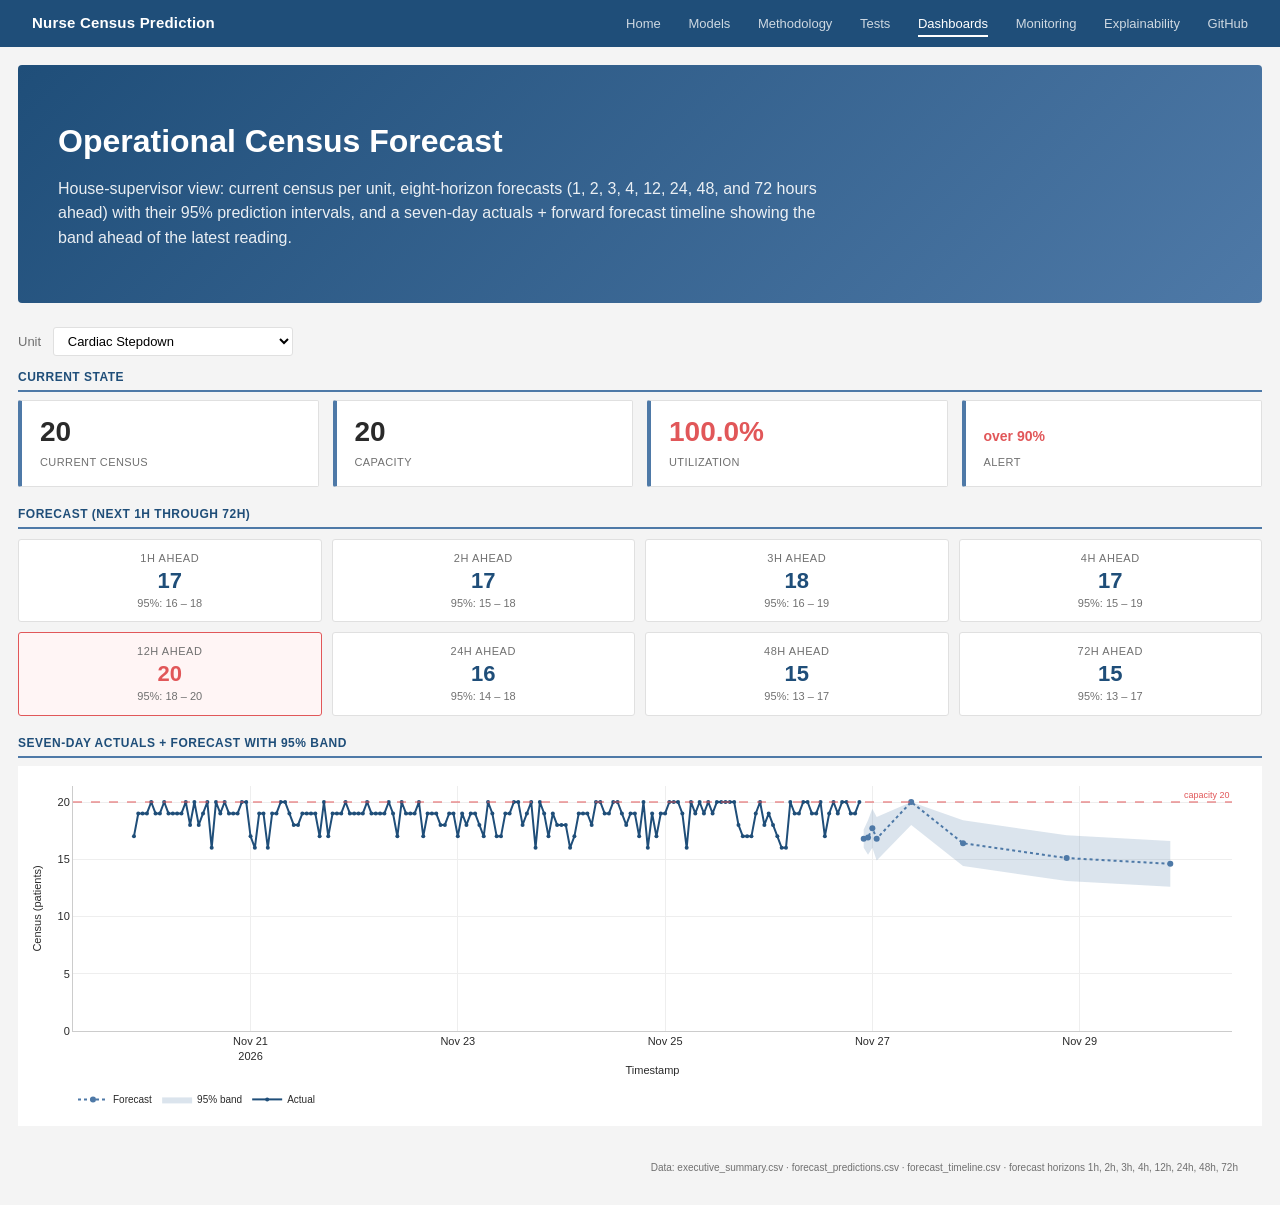
==== commit 11daefd8: "chore: daily forecast refresh (2026-11-26 21:32 UTC)" ====
--- a/docs/dashboard1.html
+++ b/docs/dashboard1.html
@@ -48,7 +48,7 @@
   <section class="section">
     <div style="margin:0 0 12px;">
       <label for="unit-select" style="font-size:13px;color:var(--muted);margin-right:8px;">Unit</label>
-      <select id="unit-select" style="font-size:13px;padding:5px 10px;border:1px solid var(--border);border-radius:3px;background:#fff;min-width:240px;"><option value="Oncology 5 South">Oncology 5 South</option><option value="Orthopedic 6 North">Orthopedic 6 North</option><option value="Progressive Care">Progressive Care</option><option value="Neuro Stepdown">Neuro Stepdown</option><option value="Medical-Surgical 4 South">Medical-Surgical 4 South</option><option value="Surgical 2 West">Surgical 2 West</option><option value="Medical-Surgical 3 North">Medical-Surgical 3 North</option><option value="Cardiac Stepdown">Cardiac Stepdown</option><option value="Telemetry 4 East">Telemetry 4 East</option></select>
+      <select id="unit-select" style="font-size:13px;padding:5px 10px;border:1px solid var(--border);border-radius:3px;background:#fff;min-width:240px;"><option value="Cardiac Stepdown">Cardiac Stepdown</option><option value="Orthopedic 6 North">Orthopedic 6 North</option><option value="Neuro Stepdown">Neuro Stepdown</option><option value="Medical-Surgical 3 North">Medical-Surgical 3 North</option><option value="Telemetry 4 East">Telemetry 4 East</option><option value="Surgical 2 West">Surgical 2 West</option><option value="Oncology 5 South">Oncology 5 South</option><option value="Progressive Care">Progressive Care</option><option value="Medical-Surgical 4 South">Medical-Surgical 4 South</option></select>
     </div>
 
     <div class="section-title">Current state</div>
@@ -68,7 +68,7 @@
 
   <script>
     const layoutBase = {"font":{"family":"Segoe UI, Helvetica Neue, Arial, sans-serif","size":11,"color":"#2A2A2A"},"paper_bgcolor":"#FFFFFF","plot_bgcolor":"#FFFFFF","margin":{"t":30,"r":20,"b":50,"l":60},"hovermode":"closest","xaxis":{"gridcolor":"#EEEEEE","linecolor":"#CCCCCC","tickfont":{"size":11}},"yaxis":{"gridcolor":"#EEEEEE","linecolor":"#CCCCCC","tickfont":{"size":11}}};
-    const unitData = {"Medical-Surgical 3 North":{"uid":705089,"capacity":17,"current":15,"utilization":88.2,"alert":false,"cards":[{"horizon":1,"point":12.4,"lower":11.5,"upper":13.3,"overCapacity":false},{"horizon":2,"point":13,"lower":11.5,"upper":14.5,"overCapacity":false},{"horizon":3,"point":12.9,"lower":11,"upper":14.8,"overCapacity":false},{"horizon":4,"point":13.7,"lower":11.7,"upper":15.7,"overCapacity":false},{"horizon":12,"point":15.9,"lower":13.4,"upper":17,"overCapacity":false},{"horizon":24,"point":13.2,"lower":10.8,"upper":15.6,"overCapacity":false},{"horizon":48,"point":13.8,"lower":11.4,"upper":16.2,"overCapacity":false},{"horizon":72,"point":12,"lower":9.6,"upper":14.4,"overCapacity":false}],"actualsX":["2026-11-18 21:00:00","2026-11-18 22:00:00","2026-11-18 23:00:00","2026-11-19 00:00:00","2026-11-19 01:00:00","2026-11-19 02:00:00","2026-11-19 03:00:00","2026-11-19 04:00:00","2026-11-19 05:00:00","2026-11-19 06:00:00","2026-11-19 07:00:00","2026-11-19 08:00:00","2026-11-19 09:00:00","2026-11-19 10:00:00","2026-11-19 11:00:00","2026-11-19 12:00:00","2026-11-19 13:00:00","2026-11-19 14:00:00","2026-11-19 15:00:00","2026-11-19 16:00:00","2026-11-19 17:00:00","2026-11-19 18:00:00","2026-11-19 19:00:00","2026-11-19 20:00:00","2026-11-19 21:00:00","2026-11-19 22:00:00","2026-11-19 23:00:00","2026-11-20 00:00:00","2026-11-20 01:00:00","2026-11-20 02:00:00","2026-11-20 03:00:00","2026-11-20 04:00:00","2026-11-20 05:00:00","2026-11-20 06:00:00","2026-11-20 07:00:00","2026-11-20 08:00:00","2026-11-20 09:00:00","2026-11-20 10:00:00","2026-11-20 11:00:00","2026-11-20 12:00:00","2026-11-20 13:00:00","2026-11-20 14:00:00","2026-11-20 15:00:00","2026-11-20 16:00:00","2026-11-20 17:00:00","2026-11-20 18:00:00","2026-11-20 19:00:00","2026-11-20 20:00:00","2026-11-20 21:00:00","2026-11-20 22:00:00","2026-11-20 23:00:00","2026-11-21 00:00:00","2026-11-21 01:00:00","2026-11-21 02:00:00","2026-11-21 03:00:00","2026-11-21 04:00:00","2026-11-21 05:00:00","2026-11-21 06:00:00","2026-11-21 07:00:00","2026-11-21 08:00:00","2026-11-21 09:00:00","2026-11-21 10:00:00","2026-11-21 11:00:00","2026-11-21 12:00:00","2026-11-21 13:00:00","2026-11-21 14:00:00","2026-11-21 15:00:00","2026-11-21 16:00:00","2026-11-21 17:00:00","2026-11-21 18:00:00","2026-11-21 19:00:00","2026-11-21 20:00:00","2026-11-21 21:00:00","2026-11-21 22:00:00","2026-11-21 23:00:00","2026-11-22 00:00:00","2026-11-22 01:00:00","2026-11-22 02:00:00","2026-11-22 03:00:00","2026-11-22 04:00:00","2026-11-22 05:00:00","2026-11-22 06:00:00","2026-11-22 07:00:00","2026-11-22 08:00:00","2026-11-22 09:00:00","2026-11-22 10:00:00","2026-11-22 11:00:00","2026-11-22 12:00:00","2026-11-22 13:00:00","2026-11-22 14:00:00","2026-11-22 15:00:00","2026-11-22 16:00:00","2026-11-22 17:00:00","2026-11-22 18:00:00","2026-11-22 19:00:00","2026-11-22 20:00:00","2026-11-22 21:00:00","2026-11-22 22:00:00","2026-11-22 23:00:00","2026-11-23 00:00:00","2026-11-23 01:00:00","2026-11-23 02:00:00","2026-11-23 03:00:00","2026-11-23 04:00:00","2026-11-23 05:00:00","2026-11-23 06:00:00","2026-11-23 07:00:00","2026-11-23 08:00:00","2026-11-23 09:00:00","2026-11-23 10:00:00","2026-11-23 11:00:00","2026-11-23 12:00:00","2026-11-23 13:00:00","2026-11-23 14:00:00","2026-11-23 15:00:00","2026-11-23 16:00:00","2026-11-23 17:00:00","2026-11-23 18:00:00","2026-11-23 19:00:00","2026-11-23 20:00:00","2026-11-23 21:00:00","2026-11-23 22:00:00","2026-11-23 23:00:00","2026-11-24 00:00:00","2026-11-24 01:00:00","2026-11-24 02:00:00","2026-11-24 03:00:00","2026-11-24 04:00:00","2026-11-24 05:00:00","2026-11-24 06:00:00","2026-11-24 07:00:00","2026-11-24 08:00:00","2026-11-24 09:00:00","2026-11-24 10:00:00","2026-11-24 11:00:00","2026-11-24 12:00:00","2026-11-24 13:00:00","2026-11-24 14:00:00","2026-11-24 15:00:00","2026-11-24 16:00:00","2026-11-24 17:00:00","2026-11-24 18:00:00","2026-11-24 19:00:00","2026-11-24 20:00:00","2026-11-24 21:00:00","2026-11-24 22:00:00","2026-11-24 23:00:00","2026-11-25 00:00:00","2026-11-25 01:00:00","2026-11-25 02:00:00","2026-11-25 03:00:00","2026-11-25 04:00:00","2026-11-25 05:00:00","2026-11-25 06:00:00","2026-11-25 07:00:00","2026-11-25 08:00:00","2026-11-25 09:00:00","2026-11-25 10:00:00","2026-11-25 11:00:00","2026-11-25 12:00:00","2026-11-25 13:00:00","2026-11-25 14:00:00","2026-11-25 15:00:00","2026-11-25 16:00:00","2026-11-25 17:00:00","2026-11-25 18:00:00","2026-11-25 19:00:00","2026-11-25 20:00:00","2026-11-25 21:00:00"],"actualsY":[12,12,17,15,12,15,14,13,14,15,16,12,17,17,17,15,17,12,16,17,14,13,17,17,16,16,16,12,14,16,16,15,17,14,16,16,15,16,16,16,17,14,16,16,17,16,17,16,14,15,14,16,16,16,17,17,16,17,16,17,15,14,17,15,16,16,13,17,16,13,12,16,16,16,16,15,16,16,12,15,14,17,16,16,17,14,16,15,14,16,16,14,15,14,17,12,16,13,15,15,16,15,16,17,17,14,16,17,16,15,15,17,16,16,15,15,16,14,13,16,14,16,16,16,16,13,15,16,12,16,14,12,16,14,16,17,16,12,17,15,15,16,16,12,16,16,16,16,15,12,15,17,13,14,15,16,14,14,17,16,17,17,16,16,16,16,15,16,15],"forecastX":["2026-11-25 22:00:00","2026-11-25 23:00:00","2026-11-26 00:00:00","2026-11-26 01:00:00","2026-11-26 09:00:00","2026-11-26 21:00:00","2026-11-27 21:00:00","2026-11-28 21:00:00"],"forecastY":[12.4,13,12.9,13.7,15.9,13.2,13.8,12],"forecastLower":[11.5,11.5,11,11.7,13.4,10.8,11.4,9.6],"forecastUpper":[13.3,14.5,14.8,15.7,17,15.6,16.2,14.4],"forecastHorizons":[1,2,3,4,12,24,48,72]},"Telemetry 4 East":{"uid":705090,"capacity":34,"current":27,"utilization":79.4,"alert":false,"cards":[{"horizon":1,"point":22.6,"lower":21.2,"upper":24,"overCapacity":false},{"horizon":2,"point":23.8,"lower":21.5,"upper":26.1,"overCapacity":false},{"horizon":3,"point":22.9,"lower":20,"upper":25.8,"overCapacity":false},{"horizon":4,"point":23.9,"lower":20.4,"upper":27.4,"overCapacity":false},{"horizon":12,"point":28.2,"lower":23.4,"upper":33,"overCapacity":false},{"horizon":24,"point":23.2,"lower":18.1,"upper":28.3,"overCapacity":false},{"horizon":48,"point":24.4,"lower":18.4,"upper":30.4,"overCapacity":false},{"horizon":72,"point":21.7,"lower":15.8,"upper":27.6,"overCapacity":false}],"actualsX":["2026-11-18 21:00:00","2026-11-18 22:00:00","2026-11-18 23:00:00","2026-11-19 00:00:00","2026-11-19 01:00:00","2026-11-19 02:00:00","2026-11-19 03:00:00","2026-11-19 04:00:00","2026-11-19 05:00:00","2026-11-19 06:00:00","2026-11-19 07:00:00","2026-11-19 08:00:00","2026-11-19 09:00:00","2026-11-19 10:00:00","2026-11-19 11:00:00","2026-11-19 12:00:00","2026-11-19 13:00:00","2026-11-19 14:00:00","2026-11-19 15:00:00","2026-11-19 16:00:00","2026-11-19 17:00:00","2026-11-19 18:00:00","2026-11-19 19:00:00","2026-11-19 20:00:00","2026-11-19 21:00:00","2026-11-19 22:00:00","2026-11-19 23:00:00","2026-11-20 00:00:00","2026-11-20 01:00:00","2026-11-20 02:00:00","2026-11-20 03:00:00","2026-11-20 04:00:00","2026-11-20 05:00:00","2026-11-20 06:00:00","2026-11-20 07:00:00","2026-11-20 08:00:00","2026-11-20 09:00:00","2026-11-20 10:00:00","2026-11-20 11:00:00","2026-11-20 12:00:00","2026-11-20 13:00:00","2026-11-20 14:00:00","2026-11-20 15:00:00","2026-11-20 16:00:00","2026-11-20 17:00:00","2026-11-20 18:00:00","2026-11-20 19:00:00","2026-11-20 20:00:00","2026-11-20 21:00:00","2026-11-20 22:00:00","2026-11-20 23:00:00","2026-11-21 00:00:00","2026-11-21 01:00:00","2026-11-21 02:00:00","2026-11-21 03:00:00","2026-11-21 04:00:00","2026-11-21 05:00:00","2026-11-21 06:00:00","2026-11-21 07:00:00","2026-11-21 08:00:00","2026-11-21 09:00:00","2026-11-21 10:00:00","2026-11-21 11:00:00","2026-11-21 12:00:00","2026-11-21 13:00:00","2026-11-21 14:00:00","2026-11-21 15:00:00","2026-11-21 16:00:00","2026-11-21 17:00:00","2026-11-21 18:00:00","2026-11-21 19:00:00","2026-11-21 20:00:00","2026-11-21 21:00:00","2026-11-21 22:00:00","2026-11-21 23:00:00","2026-11-22 00:00:00","2026-11-22 01:00:00","2026-11-22 02:00:00","2026-11-22 03:00:00","2026-11-22 04:00:00","2026-11-22 05:00:00","2026-11-22 06:00:00","2026-11-22 07:00:00","2026-11-22 08:00:00","2026-11-22 09:00:00","2026-11-22 10:00:00","2026-11-22 11:00:00","2026-11-22 12:00:00","2026-11-22 13:00:00","2026-11-22 14:00:00","2026-11-22 15:00:00","2026-11-22 16:00:00","2026-11-22 17:00:00","2026-11-22 18:00:00","2026-11-22 19:00:00","2026-11-22 20:00:00","2026-11-22 21:00:00","2026-11-22 22:00:00","2026-11-22 23:00:00","2026-11-23 00:00:00","2026-11-23 01:00:00","2026-11-23 02:00:00","2026-11-23 03:00:00","2026-11-23 04:00:00","2026-11-23 05:00:00","2026-11-23 06:00:00","2026-11-23 07:00:00","2026-11-23 08:00:00","2026-11-23 09:00:00","2026-11-23 10:00:00","2026-11-23 11:00:00","2026-11-23 12:00:00","2026-11-23 13:00:00","2026-11-23 14:00:00","2026-11-23 15:00:00","2026-11-23 16:00:00","2026-11-23 17:00:00","2026-11-23 18:00:00","2026-11-23 19:00:00","2026-11-23 20:00:00","2026-11-23 21:00:00","2026-11-23 22:00:00","2026-11-23 23:00:00","2026-11-24 00:00:00","2026-11-24 01:00:00","2026-11-24 02:00:00","2026-11-24 03:00:00","2026-11-24 04:00:00","2026-11-24 05:00:00","2026-11-24 06:00:00","2026-11-24 07:00:00","2026-11-24 08:00:00","2026-11-24 09:00:00","2026-11-24 10:00:00","2026-11-24 11:00:00","2026-11-24 12:00:00","2026-11-24 13:00:00","2026-11-24 14:00:00","2026-11-24 15:00:00","2026-11-24 16:00:00","2026-11-24 17:00:00","2026-11-24 18:00:00","2026-11-24 19:00:00","2026-11-24 20:00:00","2026-11-24 21:00:00","2026-11-24 22:00:00","2026-11-24 23:00:00","2026-11-25 00:00:00","2026-11-25 01:00:00","2026-11-25 02:00:00","2026-11-25 03:00:00","2026-11-25 04:00:00","2026-11-25 05:00:00","2026-11-25 06:00:00","2026-11-25 07:00:00","2026-11-25 08:00:00","2026-11-25 09:00:00","2026-11-25 10:00:00","2026-11-25 11:00:00","2026-11-25 12:00:00","2026-11-25 13:00:00","2026-11-25 14:00:00","2026-11-25 15:00:00","2026-11-25 16:00:00","2026-11-25 17:00:00","2026-11-25 18:00:00","2026-11-25 19:00:00","2026-11-25 20:00:00","2026-11-25 21:00:00"],"actualsY":[31,23,29,30,23,28,22,29,30,24,31,28,24,25,29,25,23,25,23,22,26,22,30,24,31,24,22,30,31,25,27,30,25,27,23,28,32,26,27,29,29,29,31,31,24,29,26,23,25,26,27,27,26,26,29,29,22,27,28,31,22,22,22,22,30,25,31,29,25,27,29,27,27,29,28,29,26,27,27,29,26,31,22,26,31,25,31,26,31,32,28,30,27,28,27,30,27,29,23,25,29,28,31,29,29,25,32,29,23,31,32,26,26,30,26,23,26,23,31,27,29,31,28,28,28,29,27,29,25,27,28,32,28,30,29,30,30,30,32,26,25,28,25,28,29,26,27,25,24,25,32,29,27,26,26,29,30,29,25,32,31,28,26,30,29,29,31,30,27],"forecastX":["2026-11-25 22:00:00","2026-11-25 23:00:00","2026-11-26 00:00:00","2026-11-26 01:00:00","2026-11-26 09:00:00","2026-11-26 21:00:00","2026-11-27 21:00:00","2026-11-28 21:00:00"],"forecastY":[22.6,23.8,22.9,23.9,28.2,23.2,24.4,21.7],"forecastLower":[21.2,21.5,20,20.4,23.4,18.1,18.4,15.8],"forecastUpper":[24,26.1,25.8,27.4,33,28.3,30.4,27.6],"forecastHorizons":[1,2,3,4,12,24,48,72]},"Cardiac Stepdown":{"uid":705091,"capacity":20,"current":16,"utilization":80,"alert":false,"cards":[{"horizon":1,"point":13.1,"lower":12.3,"upper":13.9,"overCapacity":false},{"horizon":2,"point":13.1,"lower":11.6,"upper":14.6,"overCapacity":false},{"horizon":3,"point":13.6,"lower":11.9,"upper":15.3,"overCapacity":false},{"horizon":4,"point":14.1,"lower":12.2,"upper":16,"overCapacity":false},{"horizon":12,"point":17.7,"lower":15.7,"upper":19.7,"overCapacity":false},{"horizon":24,"point":15,"lower":13,"upper":17,"overCapacity":false},{"horizon":48,"point":15.3,"lower":13.3,"upper":17.3,"overCapacity":false},{"horizon":72,"point":14.4,"lower":12.4,"upper":16.4,"overCapacity":false}],"actualsX":["2026-11-18 21:00:00","2026-11-18 22:00:00","2026-11-18 23:00:00","2026-11-19 00:00:00","2026-11-19 01:00:00","2026-11-19 02:00:00","2026-11-19 03:00:00","2026-11-19 04:00:00","2026-11-19 05:00:00","2026-11-19 06:00:00","2026-11-19 07:00:00","2026-11-19 08:00:00","2026-11-19 09:00:00","2026-11-19 10:00:00","2026-11-19 11:00:00","2026-11-19 12:00:00","2026-11-19 13:00:00","2026-11-19 14:00:00","2026-11-19 15:00:00","2026-11-19 16:00:00","2026-11-19 17:00:00","2026-11-19 18:00:00","2026-11-19 19:00:00","2026-11-19 20:00:00","2026-11-19 21:00:00","2026-11-19 22:00:00","2026-11-19 23:00:00","2026-11-20 00:00:00","2026-11-20 01:00:00","2026-11-20 02:00:00","2026-11-20 03:00:00","2026-11-20 04:00:00","2026-11-20 05:00:00","2026-11-20 06:00:00","2026-11-20 07:00:00","2026-11-20 08:00:00","2026-11-20 09:00:00","2026-11-20 10:00:00","2026-11-20 11:00:00","2026-11-20 12:00:00","2026-11-20 13:00:00","2026-11-20 14:00:00","2026-11-20 15:00:00","2026-11-20 16:00:00","2026-11-20 17:00:00","2026-11-20 18:00:00","2026-11-20 19:00:00","2026-11-20 20:00:00","2026-11-20 21:00:00","2026-11-20 22:00:00","2026-11-20 23:00:00","2026-11-21 00:00:00","2026-11-21 01:00:00","2026-11-21 02:00:00","2026-11-21 03:00:00","2026-11-21 04:00:00","2026-11-21 05:00:00","2026-11-21 06:00:00","2026-11-21 07:00:00","2026-11-21 08:00:00","2026-11-21 09:00:00","2026-11-21 10:00:00","2026-11-21 11:00:00","2026-11-21 12:00:00","2026-11-21 13:00:00","2026-11-21 14:00:00","2026-11-21 15:00:00","2026-11-21 16:00:00","2026-11-21 17:00:00","2026-11-21 18:00:00","2026-11-21 19:00:00","2026-11-21 20:00:00","2026-11-21 21:00:00","2026-11-21 22:00:00","2026-11-21 23:00:00","2026-11-22 00:00:00","2026-11-22 01:00:00","2026-11-22 02:00:00","2026-11-22 03:00:00","2026-11-22 04:00:00","2026-11-22 05:00:00","2026-11-22 06:00:00","2026-11-22 07:00:00","2026-11-22 08:00:00","2026-11-22 09:00:00","2026-11-22 10:00:00","2026-11-22 11:00:00","2026-11-22 12:00:00","2026-11-22 13:00:00","2026-11-22 14:00:00","2026-11-22 15:00:00","2026-11-22 16:00:00","2026-11-22 17:00:00","2026-11-22 18:00:00","2026-11-22 19:00:00","2026-11-22 20:00:00","2026-11-22 21:00:00","2026-11-22 22:00:00","2026-11-22 23:00:00","2026-11-23 00:00:00","2026-11-23 01:00:00","2026-11-23 02:00:00","2026-11-23 03:00:00","2026-11-23 04:00:00","2026-11-23 05:00:00","2026-11-23 06:00:00","2026-11-23 07:00:00","2026-11-23 08:00:00","2026-11-23 09:00:00","2026-11-23 10:00:00","2026-11-23 11:00:00","2026-11-23 12:00:00","2026-11-23 13:00:00","2026-11-23 14:00:00","2026-11-23 15:00:00","2026-11-23 16:00:00","2026-11-23 17:00:00","2026-11-23 18:00:00","2026-11-23 19:00:00","2026-11-23 20:00:00","2026-11-23 21:00:00","2026-11-23 22:00:00","2026-11-23 23:00:00","2026-11-24 00:00:00","2026-11-24 01:00:00","2026-11-24 02:00:00","2026-11-24 03:00:00","2026-11-24 04:00:00","2026-11-24 05:00:00","2026-11-24 06:00:00","2026-11-24 07:00:00","2026-11-24 08:00:00","2026-11-24 09:00:00","2026-11-24 10:00:00","2026-11-24 11:00:00","2026-11-24 12:00:00","2026-11-24 13:00:00","2026-11-24 14:00:00","2026-11-24 15:00:00","2026-11-24 16:00:00","2026-11-24 17:00:00","2026-11-24 18:00:00","2026-11-24 19:00:00","2026-11-24 20:00:00","2026-11-24 21:00:00","2026-11-24 22:00:00","2026-11-24 23:00:00","2026-11-25 00:00:00","2026-11-25 01:00:00","2026-11-25 02:00:00","2026-11-25 03:00:00","2026-11-25 04:00:00","2026-11-25 05:00:00","2026-11-25 06:00:00","2026-11-25 07:00:00","2026-11-25 08:00:00","2026-11-25 09:00:00","2026-11-25 10:00:00","2026-11-25 11:00:00","2026-11-25 12:00:00","2026-11-25 13:00:00","2026-11-25 14:00:00","2026-11-25 15:00:00","2026-11-25 16:00:00","2026-11-25 17:00:00","2026-11-25 18:00:00","2026-11-25 19:00:00","2026-11-25 20:00:00","2026-11-25 21:00:00"],"actualsY":[19,18,20,19,18,18,19,19,18,20,19,16,19,19,17,16,19,18,19,18,20,19,18,20,19,20,19,18,18,20,17,19,20,20,20,19,20,16,20,20,19,20,20,20,19,16,19,19,19,19,19,19,20,18,18,18,19,17,18,19,17,18,20,19,19,17,18,19,20,18,19,17,19,16,16,19,18,19,20,19,19,20,19,19,18,19,18,20,19,17,19,20,19,16,19,20,19,16,19,17,20,19,18,18,19,19,20,20,17,19,20,19,19,20,19,20,19,18,19,19,19,20,19,18,20,19,20,17,18,19,19,19,20,18,19,19,18,18,20,18,19,20,19,19,19,19,17,19,19,20,19,19,20,20,20,20,19,20,18,20,20,20,20,19,19,19,18,19,16],"forecastX":["2026-11-25 22:00:00","2026-11-25 23:00:00","2026-11-26 00:00:00","2026-11-26 01:00:00","2026-11-26 09:00:00","2026-11-26 21:00:00","2026-11-27 21:00:00","2026-11-28 21:00:00"],"forecastY":[13.1,13.1,13.6,14.1,17.7,15,15.3,14.4],"forecastLower":[12.3,11.6,11.9,12.2,15.7,13,13.3,12.4],"forecastUpper":[13.9,14.6,15.3,16,19.7,17,17.3,16.4],"forecastHorizons":[1,2,3,4,12,24,48,72]},"Oncology 5 South":{"uid":705092,"capacity":12,"current":12,"utilization":100,"alert":true,"cards":[{"horizon":1,"point":10.6,"lower":9.8,"upper":11.4,"overCapacity":false},{"horizon":2,"point":10.1,"lower":8.6,"upper":11.6,"overCapacity":false},{"horizon":3,"point":10.5,"lower":8.7,"upper":12,"overCapacity":false},{"horizon":4,"point":10.7,"lower":8.9,"upper":12,"overCapacity":false},{"horizon":12,"point":12,"lower":10,"upper":12,"overCapacity":true},{"horizon":24,"point":9.3,"lower":7.4,"upper":11.2,"overCapacity":false},{"horizon":48,"point":8.9,"lower":6.9,"upper":10.9,"overCapacity":false},{"horizon":72,"point":8.5,"lower":6.9,"upper":10.1,"overCapacity":false}],"actualsX":["2026-11-18 21:00:00","2026-11-18 22:00:00","2026-11-18 23:00:00","2026-11-19 00:00:00","2026-11-19 01:00:00","2026-11-19 02:00:00","2026-11-19 03:00:00","2026-11-19 04:00:00","2026-11-19 05:00:00","2026-11-19 06:00:00","2026-11-19 07:00:00","2026-11-19 08:00:00","2026-11-19 09:00:00","2026-11-19 10:00:00","2026-11-19 11:00:00","2026-11-19 12:00:00","2026-11-19 13:00:00","2026-11-19 14:00:00","2026-11-19 15:00:00","2026-11-19 16:00:00","2026-11-19 17:00:00","2026-11-19 18:00:00","2026-11-19 19:00:00","2026-11-19 20:00:00","2026-11-19 21:00:00","2026-11-19 22:00:00","2026-11-19 23:00:00","2026-11-20 00:00:00","2026-11-20 01:00:00","2026-11-20 02:00:00","2026-11-20 03:00:00","2026-11-20 04:00:00","2026-11-20 05:00:00","2026-11-20 06:00:00","2026-11-20 07:00:00","2026-11-20 08:00:00","2026-11-20 09:00:00","2026-11-20 10:00:00","2026-11-20 11:00:00","2026-11-20 12:00:00","2026-11-20 13:00:00","2026-11-20 14:00:00","2026-11-20 15:00:00","2026-11-20 16:00:00","2026-11-20 17:00:00","2026-11-20 18:00:00","2026-11-20 19:00:00","2026-11-20 20:00:00","2026-11-20 21:00:00","2026-11-20 22:00:00","2026-11-20 23:00:00","2026-11-21 00:00:00","2026-11-21 01:00:00","2026-11-21 02:00:00","2026-11-21 03:00:00","2026-11-21 04:00:00","2026-11-21 05:00:00","2026-11-21 06:00:00","2026-11-21 07:00:00","2026-11-21 08:00:00","2026-11-21 09:00:00","2026-11-21 10:00:00","2026-11-21 11:00:00","2026-11-21 12:00:00","2026-11-21 13:00:00","2026-11-21 14:00:00","2026-11-21 15:00:00","2026-11-21 16:00:00","2026-11-21 17:00:00","2026-11-21 18:00:00","2026-11-21 19:00:00","2026-11-21 20:00:00","2026-11-21 21:00:00","2026-11-21 22:00:00","2026-11-21 23:00:00","2026-11-22 00:00:00","2026-11-22 01:00:00","2026-11-22 02:00:00","2026-11-22 03:00:00","2026-11-22 04:00:00","2026-11-22 05:00:00","2026-11-22 06:00:00","2026-11-22 07:00:00","2026-11-22 08:00:00","2026-11-22 09:00:00","2026-11-22 10:00:00","2026-11-22 11:00:00","2026-11-22 12:00:00","2026-11-22 13:00:00","2026-11-22 14:00:00","2026-11-22 15:00:00","2026-11-22 16:00:00","2026-11-22 17:00:00","2026-11-22 18:00:00","2026-11-22 19:00:00","2026-11-22 20:00:00","2026-11-22 21:00:00","2026-11-22 22:00:00","2026-11-22 23:00:00","2026-11-23 00:00:00","2026-11-23 01:00:00","2026-11-23 02:00:00","2026-11-23 03:00:00","2026-11-23 04:00:00","2026-11-23 05:00:00","2026-11-23 06:00:00","2026-11-23 07:00:00","2026-11-23 08:00:00","2026-11-23 09:00:00","2026-11-23 10:00:00","2026-11-23 11:00:00","2026-11-23 12:00:00","2026-11-23 13:00:00","2026-11-23 14:00:00","2026-11-23 15:00:00","2026-11-23 16:00:00","2026-11-23 17:00:00","2026-11-23 18:00:00","2026-11-23 19:00:00","2026-11-23 20:00:00","2026-11-23 21:00:00","2026-11-23 22:00:00","2026-11-23 23:00:00","2026-11-24 00:00:00","2026-11-24 01:00:00","2026-11-24 02:00:00","2026-11-24 03:00:00","2026-11-24 04:00:00","2026-11-24 05:00:00","2026-11-24 06:00:00","2026-11-24 07:00:00","2026-11-24 08:00:00","2026-11-24 09:00:00","2026-11-24 10:00:00","2026-11-24 11:00:00","2026-11-24 12:00:00","2026-11-24 13:00:00","2026-11-24 14:00:00","2026-11-24 15:00:00","2026-11-24 16:00:00","2026-11-24 17:00:00","2026-11-24 18:00:00","2026-11-24 19:00:00","2026-11-24 20:00:00","2026-11-24 21:00:00","2026-11-24 22:00:00","2026-11-24 23:00:00","2026-11-25 00:00:00","2026-11-25 01:00:00","2026-11-25 02:00:00","2026-11-25 03:00:00","2026-11-25 04:00:00","2026-11-25 05:00:00","2026-11-25 06:00:00","2026-11-25 07:00:00","2026-11-25 08:00:00","2026-11-25 09:00:00","2026-11-25 10:00:00","2026-11-25 11:00:00","2026-11-25 12:00:00","2026-11-25 13:00:00","2026-11-25 14:00:00","2026-11-25 15:00:00","2026-11-25 16:00:00","2026-11-25 17:00:00","2026-11-25 18:00:00","2026-11-25 19:00:00","2026-11-25 20:00:00","2026-11-25 21:00:00"],"actualsY":[9,12,8,10,12,9,12,12,11,10,10,11,11,8,11,11,12,10,11,9,10,9,11,9,10,10,9,11,12,10,12,10,12,10,11,10,11,10,12,11,10,11,10,10,11,11,11,11,11,9,11,11,11,11,8,10,10,12,11,10,10,10,10,11,12,12,11,12,10,12,11,11,12,12,11,10,11,9,11,11,11,10,10,11,11,11,9,10,11,11,10,11,11,10,9,11,8,10,9,11,10,9,11,12,10,9,8,12,12,11,10,12,12,9,12,9,11,11,12,12,12,9,11,10,11,12,11,11,10,10,12,11,11,12,12,11,11,9,12,11,11,11,11,12,11,11,10,11,11,11,11,11,10,12,11,11,11,10,11,12,12,10,9,9,9,12,10,11,12],"forecastX":["2026-11-25 22:00:00","2026-11-25 23:00:00","2026-11-26 00:00:00","2026-11-26 01:00:00","2026-11-26 09:00:00","2026-11-26 21:00:00","2026-11-27 21:00:00","2026-11-28 21:00:00"],"forecastY":[10.6,10.1,10.5,10.7,12,9.3,8.9,8.5],"forecastLower":[9.8,8.6,8.7,8.9,10,7.4,6.9,6.9],"forecastUpper":[11.4,11.6,12,12,12,11.2,10.9,10.1],"forecastHorizons":[1,2,3,4,12,24,48,72]},"Surgical 2 West":{"uid":21334825,"capacity":13,"current":12,"utilization":92.3,"alert":true,"cards":[{"horizon":1,"point":10.3,"lower":9.5,"upper":11.1,"overCapacity":false},{"horizon":2,"point":10.3,"lower":9,"upper":11.6,"overCapacity":false},{"horizon":3,"point":10.3,"lower":8.8,"upper":11.8,"overCapacity":false},{"horizon":4,"point":10.5,"lower":8.9,"upper":12.1,"overCapacity":false},{"horizon":12,"point":12.6,"lower":10.9,"upper":13,"overCapacity":false},{"horizon":24,"point":9.8,"lower":7.7,"upper":11.9,"overCapacity":false},{"horizon":48,"point":10.4,"lower":8.7,"upper":12.1,"overCapacity":false},{"horizon":72,"point":9.7,"lower":7.6,"upper":11.8,"overCapacity":false}],"actualsX":["2026-11-18 21:00:00","2026-11-18 22:00:00","2026-11-18 23:00:00","2026-11-19 00:00:00","2026-11-19 01:00:00","2026-11-19 02:00:00","2026-11-19 03:00:00","2026-11-19 04:00:00","2026-11-19 05:00:00","2026-11-19 06:00:00","2026-11-19 07:00:00","2026-11-19 08:00:00","2026-11-19 09:00:00","2026-11-19 10:00:00","2026-11-19 11:00:00","2026-11-19 12:00:00","2026-11-19 13:00:00","2026-11-19 14:00:00","2026-11-19 15:00:00","2026-11-19 16:00:00","2026-11-19 17:00:00","2026-11-19 18:00:00","2026-11-19 19:00:00","2026-11-19 20:00:00","2026-11-19 21:00:00","2026-11-19 22:00:00","2026-11-19 23:00:00","2026-11-20 00:00:00","2026-11-20 01:00:00","2026-11-20 02:00:00","2026-11-20 03:00:00","2026-11-20 04:00:00","2026-11-20 05:00:00","2026-11-20 06:00:00","2026-11-20 07:00:00","2026-11-20 08:00:00","2026-11-20 09:00:00","2026-11-20 10:00:00","2026-11-20 11:00:00","2026-11-20 12:00:00","2026-11-20 13:00:00","2026-11-20 14:00:00","2026-11-20 15:00:00","2026-11-20 16:00:00","2026-11-20 17:00:00","2026-11-20 18:00:00","2026-11-20 19:00:00","2026-11-20 20:00:00","2026-11-20 21:00:00","2026-11-20 22:00:00","2026-11-20 23:00:00","2026-11-21 00:00:00","2026-11-21 01:00:00","2026-11-21 02:00:00","2026-11-21 03:00:00","2026-11-21 04:00:00","2026-11-21 05:00:00","2026-11-21 06:00:00","2026-11-21 07:00:00","2026-11-21 08:00:00","2026-11-21 09:00:00","2026-11-21 10:00:00","2026-11-21 11:00:00","2026-11-21 12:00:00","2026-11-21 13:00:00","2026-11-21 14:00:00","2026-11-21 15:00:00","2026-11-21 16:00:00","2026-11-21 17:00:00","2026-11-21 18:00:00","2026-11-21 19:00:00","2026-11-21 20:00:00","2026-11-21 21:00:00","2026-11-21 22:00:00","2026-11-21 23:00:00","2026-11-22 00:00:00","2026-11-22 01:00:00","2026-11-22 02:00:00","2026-11-22 03:00:00","2026-11-22 04:00:00","2026-11-22 05:00:00","2026-11-22 06:00:00","2026-11-22 07:00:00","2026-11-22 08:00:00","2026-11-22 09:00:00","2026-11-22 10:00:00","2026-11-22 11:00:00","2026-11-22 12:00:00","2026-11-22 13:00:00","2026-11-22 14:00:00","2026-11-22 15:00:00","2026-11-22 16:00:00","2026-11-22 17:00:00","2026-11-22 18:00:00","2026-11-22 19:00:00","2026-11-22 20:00:00","2026-11-22 21:00:00","2026-11-22 22:00:00","2026-11-22 23:00:00","2026-11-23 00:00:00","2026-11-23 01:00:00","2026-11-23 02:00:00","2026-11-23 03:00:00","2026-11-23 04:00:00","2026-11-23 05:00:00","2026-11-23 06:00:00","2026-11-23 07:00:00","2026-11-23 08:00:00","2026-11-23 09:00:00","2026-11-23 10:00:00","2026-11-23 11:00:00","2026-11-23 12:00:00","2026-11-23 13:00:00","2026-11-23 14:00:00","2026-11-23 15:00:00","2026-11-23 16:00:00","2026-11-23 17:00:00","2026-11-23 18:00:00","2026-11-23 19:00:00","2026-11-23 20:00:00","2026-11-23 21:00:00","2026-11-23 22:00:00","2026-11-23 23:00:00","2026-11-24 00:00:00","2026-11-24 01:00:00","2026-11-24 02:00:00","2026-11-24 03:00:00","2026-11-24 04:00:00","2026-11-24 05:00:00","2026-11-24 06:00:00","2026-11-24 07:00:00","2026-11-24 08:00:00","2026-11-24 09:00:00","2026-11-24 10:00:00","2026-11-24 11:00:00","2026-11-24 12:00:00","2026-11-24 13:00:00","2026-11-24 14:00:00","2026-11-24 15:00:00","2026-11-24 16:00:00","2026-11-24 17:00:00","2026-11-24 18:00:00","2026-11-24 19:00:00","2026-11-24 20:00:00","2026-11-24 21:00:00","2026-11-24 22:00:00","2026-11-24 23:00:00","2026-11-25 00:00:00","2026-11-25 01:00:00","2026-11-25 02:00:00","2026-11-25 03:00:00","2026-11-25 04:00:00","2026-11-25 05:00:00","2026-11-25 06:00:00","2026-11-25 07:00:00","2026-11-25 08:00:00","2026-11-25 09:00:00","2026-11-25 10:00:00","2026-11-25 11:00:00","2026-11-25 12:00:00","2026-11-25 13:00:00","2026-11-25 14:00:00","2026-11-25 15:00:00","2026-11-25 16:00:00","2026-11-25 17:00:00","2026-11-25 18:00:00","2026-11-25 19:00:00","2026-11-25 20:00:00","2026-11-25 21:00:00"],"actualsY":[12,12,12,10,13,12,12,13,11,13,11,12,12,12,12,13,11,12,12,13,13,11,12,13,12,12,12,13,13,12,13,13,12,13,13,12,13,13,13,12,13,12,12,13,12,13,11,12,12,12,12,12,11,12,13,12,12,13,12,11,12,12,11,11,11,10,13,12,12,12,12,13,11,12,12,11,12,13,11,13,12,12,13,10,12,12,12,13,11,12,12,11,13,12,12,12,12,13,12,13,13,13,10,12,12,12,12,13,12,13,13,13,13,12,13,12,12,12,10,12,12,12,12,13,12,13,12,12,13,13,13,13,12,12,12,13,13,10,12,13,13,12,12,12,13,13,12,13,12,12,12,12,11,13,13,11,10,12,11,12,12,12,12,12,12,13,13,13,12],"forecastX":["2026-11-25 22:00:00","2026-11-25 23:00:00","2026-11-26 00:00:00","2026-11-26 01:00:00","2026-11-26 09:00:00","2026-11-26 21:00:00","2026-11-27 21:00:00","2026-11-28 21:00:00"],"forecastY":[10.3,10.3,10.3,10.5,12.6,9.8,10.4,9.7],"forecastLower":[9.5,9,8.8,8.9,10.9,7.7,8.7,7.6],"forecastUpper":[11.1,11.6,11.8,12.1,13,11.9,12.1,11.8],"forecastHorizons":[1,2,3,4,12,24,48,72]},"Orthopedic 6 North":{"uid":21336305,"capacity":13,"current":13,"utilization":100,"alert":true,"cards":[{"horizon":1,"point":10.8,"lower":10,"upper":11.6,"overCapacity":false},{"horizon":2,"point":11.1,"lower":9.9,"upper":12.3,"overCapacity":false},{"horizon":3,"point":11.3,"lower":9.9,"upper":12.7,"overCapacity":false},{"horizon":4,"point":11.3,"lower":9.9,"upper":12.7,"overCapacity":false},{"horizon":12,"point":13,"lower":11.5,"upper":13,"overCapacity":true},{"horizon":24,"point":10.5,"lower":8.9,"upper":12.1,"overCapacity":false},{"horizon":48,"point":10.3,"lower":8.7,"upper":11.9,"overCapacity":false},{"horizon":72,"point":9.6,"lower":8.1,"upper":11.1,"overCapacity":false}],"actualsX":["2026-11-18 21:00:00","2026-11-18 22:00:00","2026-11-18 23:00:00","2026-11-19 00:00:00","2026-11-19 01:00:00","2026-11-19 02:00:00","2026-11-19 03:00:00","2026-11-19 04:00:00","2026-11-19 05:00:00","2026-11-19 06:00:00","2026-11-19 07:00:00","2026-11-19 08:00:00","2026-11-19 09:00:00","2026-11-19 10:00:00","2026-11-19 11:00:00","2026-11-19 12:00:00","2026-11-19 13:00:00","2026-11-19 14:00:00","2026-11-19 15:00:00","2026-11-19 16:00:00","2026-11-19 17:00:00","2026-11-19 18:00:00","2026-11-19 19:00:00","2026-11-19 20:00:00","2026-11-19 21:00:00","2026-11-19 22:00:00","2026-11-19 23:00:00","2026-11-20 00:00:00","2026-11-20 01:00:00","2026-11-20 02:00:00","2026-11-20 03:00:00","2026-11-20 04:00:00","2026-11-20 05:00:00","2026-11-20 06:00:00","2026-11-20 07:00:00","2026-11-20 08:00:00","2026-11-20 09:00:00","2026-11-20 10:00:00","2026-11-20 11:00:00","2026-11-20 12:00:00","2026-11-20 13:00:00","2026-11-20 14:00:00","2026-11-20 15:00:00","2026-11-20 16:00:00","2026-11-20 17:00:00","2026-11-20 18:00:00","2026-11-20 19:00:00","2026-11-20 20:00:00","2026-11-20 21:00:00","2026-11-20 22:00:00","2026-11-20 23:00:00","2026-11-21 00:00:00","2026-11-21 01:00:00","2026-11-21 02:00:00","2026-11-21 03:00:00","2026-11-21 04:00:00","2026-11-21 05:00:00","2026-11-21 06:00:00","2026-11-21 07:00:00","2026-11-21 08:00:00","2026-11-21 09:00:00","2026-11-21 10:00:00","2026-11-21 11:00:00","2026-11-21 12:00:00","2026-11-21 13:00:00","2026-11-21 14:00:00","2026-11-21 15:00:00","2026-11-21 16:00:00","2026-11-21 17:00:00","2026-11-21 18:00:00","2026-11-21 19:00:00","2026-11-21 20:00:00","2026-11-21 21:00:00","2026-11-21 22:00:00","2026-11-21 23:00:00","2026-11-22 00:00:00","2026-11-22 01:00:00","2026-11-22 02:00:00","2026-11-22 03:00:00","2026-11-22 04:00:00","2026-11-22 05:00:00","2026-11-22 06:00:00","2026-11-22 07:00:00","2026-11-22 08:00:00","2026-11-22 09:00:00","2026-11-22 10:00:00","2026-11-22 11:00:00","2026-11-22 12:00:00","2026-11-22 13:00:00","2026-11-22 14:00:00","2026-11-22 15:00:00","2026-11-22 16:00:00","2026-11-22 17:00:00","2026-11-22 18:00:00","2026-11-22 19:00:00","2026-11-22 20:00:00","2026-11-22 21:00:00","2026-11-22 22:00:00","2026-11-22 23:00:00","2026-11-23 00:00:00","2026-11-23 01:00:00","2026-11-23 02:00:00","2026-11-23 03:00:00","2026-11-23 04:00:00","2026-11-23 05:00:00","2026-11-23 06:00:00","2026-11-23 07:00:00","2026-11-23 08:00:00","2026-11-23 09:00:00","2026-11-23 10:00:00","2026-11-23 11:00:00","2026-11-23 12:00:00","2026-11-23 13:00:00","2026-11-23 14:00:00","2026-11-23 15:00:00","2026-11-23 16:00:00","2026-11-23 17:00:00","2026-11-23 18:00:00","2026-11-23 19:00:00","2026-11-23 20:00:00","2026-11-23 21:00:00","2026-11-23 22:00:00","2026-11-23 23:00:00","2026-11-24 00:00:00","2026-11-24 01:00:00","2026-11-24 02:00:00","2026-11-24 03:00:00","2026-11-24 04:00:00","2026-11-24 05:00:00","2026-11-24 06:00:00","2026-11-24 07:00:00","2026-11-24 08:00:00","2026-11-24 09:00:00","2026-11-24 10:00:00","2026-11-24 11:00:00","2026-11-24 12:00:00","2026-11-24 13:00:00","2026-11-24 14:00:00","2026-11-24 15:00:00","2026-11-24 16:00:00","2026-11-24 17:00:00","2026-11-24 18:00:00","2026-11-24 19:00:00","2026-11-24 20:00:00","2026-11-24 21:00:00","2026-11-24 22:00:00","2026-11-24 23:00:00","2026-11-25 00:00:00","2026-11-25 01:00:00","2026-11-25 02:00:00","2026-11-25 03:00:00","2026-11-25 04:00:00","2026-11-25 05:00:00","2026-11-25 06:00:00","2026-11-25 07:00:00","2026-11-25 08:00:00","2026-11-25 09:00:00","2026-11-25 10:00:00","2026-11-25 11:00:00","2026-11-25 12:00:00","2026-11-25 13:00:00","2026-11-25 14:00:00","2026-11-25 15:00:00","2026-11-25 16:00:00","2026-11-25 17:00:00","2026-11-25 18:00:00","2026-11-25 19:00:00","2026-11-25 20:00:00","2026-11-25 21:00:00"],"actualsY":[13,12,13,13,13,12,11,12,13,13,11,12,12,13,13,12,11,13,13,11,11,13,12,13,11,12,10,12,10,12,12,12,12,12,13,12,13,11,12,12,11,12,13,12,11,12,13,12,12,13,12,12,13,12,12,12,13,13,13,12,12,13,11,13,12,12,13,13,12,12,12,12,12,12,12,12,13,12,12,12,12,13,13,12,12,10,13,13,12,13,12,12,13,13,12,13,13,12,10,12,12,13,11,12,12,12,12,12,13,12,12,13,13,13,13,13,12,13,12,13,12,12,12,12,12,11,12,13,12,13,12,13,12,13,12,13,12,13,11,12,11,10,13,12,12,13,12,12,12,12,12,12,12,12,12,13,12,12,13,13,12,12,13,13,13,12,13,12,13],"forecastX":["2026-11-25 22:00:00","2026-11-25 23:00:00","2026-11-26 00:00:00","2026-11-26 01:00:00","2026-11-26 09:00:00","2026-11-26 21:00:00","2026-11-27 21:00:00","2026-11-28 21:00:00"],"forecastY":[10.8,11.1,11.3,11.3,13,10.5,10.3,9.6],"forecastLower":[10,9.9,9.9,9.9,11.5,8.9,8.7,8.1],"forecastUpper":[11.6,12.3,12.7,12.7,13,12.1,11.9,11.1],"forecastHorizons":[1,2,3,4,12,24,48,72]},"Progressive Care":{"uid":97635816,"capacity":11,"current":11,"utilization":100,"alert":true,"cards":[{"horizon":1,"point":9.6,"lower":8.8,"upper":10.4,"overCapacity":false},{"horizon":2,"point":9.2,"lower":8.1,"upper":10.3,"overCapacity":false},{"horizon":3,"point":9.4,"lower":8.1,"upper":10.7,"overCapacity":false},{"horizon":4,"point":9.9,"lower":8.5,"upper":11,"overCapacity":false},{"horizon":12,"point":11,"lower":9.4,"upper":11,"overCapacity":true},{"horizon":24,"point":8.8,"lower":7.3,"upper":10.3,"overCapacity":false},{"horizon":48,"point":8.9,"lower":7.3,"upper":10.5,"overCapacity":false},{"horizon":72,"point":8,"lower":6.6,"upper":9.4,"overCapacity":false}],"actualsX":["2026-11-18 21:00:00","2026-11-18 22:00:00","2026-11-18 23:00:00","2026-11-19 00:00:00","2026-11-19 01:00:00","2026-11-19 02:00:00","2026-11-19 03:00:00","2026-11-19 04:00:00","2026-11-19 05:00:00","2026-11-19 06:00:00","2026-11-19 07:00:00","2026-11-19 08:00:00","2026-11-19 09:00:00","2026-11-19 10:00:00","2026-11-19 11:00:00","2026-11-19 12:00:00","2026-11-19 13:00:00","2026-11-19 14:00:00","2026-11-19 15:00:00","2026-11-19 16:00:00","2026-11-19 17:00:00","2026-11-19 18:00:00","2026-11-19 19:00:00","2026-11-19 20:00:00","2026-11-19 21:00:00","2026-11-19 22:00:00","2026-11-19 23:00:00","2026-11-20 00:00:00","2026-11-20 01:00:00","2026-11-20 02:00:00","2026-11-20 03:00:00","2026-11-20 04:00:00","2026-11-20 05:00:00","2026-11-20 06:00:00","2026-11-20 07:00:00","2026-11-20 08:00:00","2026-11-20 09:00:00","2026-11-20 10:00:00","2026-11-20 11:00:00","2026-11-20 12:00:00","2026-11-20 13:00:00","2026-11-20 14:00:00","2026-11-20 15:00:00","2026-11-20 16:00:00","2026-11-20 17:00:00","2026-11-20 18:00:00","2026-11-20 19:00:00","2026-11-20 20:00:00","2026-11-20 21:00:00","2026-11-20 22:00:00","2026-11-20 23:00:00","2026-11-21 00:00:00","2026-11-21 01:00:00","2026-11-21 02:00:00","2026-11-21 03:00:00","2026-11-21 04:00:00","2026-11-21 05:00:00","2026-11-21 06:00:00","2026-11-21 07:00:00","2026-11-21 08:00:00","2026-11-21 09:00:00","2026-11-21 10:00:00","2026-11-21 11:00:00","2026-11-21 12:00:00","2026-11-21 13:00:00","2026-11-21 14:00:00","2026-11-21 15:00:00","2026-11-21 16:00:00","2026-11-21 17:00:00","2026-11-21 18:00:00","2026-11-21 19:00:00","2026-11-21 20:00:00","2026-11-21 21:00:00","2026-11-21 22:00:00","2026-11-21 23:00:00","2026-11-22 00:00:00","2026-11-22 01:00:00","2026-11-22 02:00:00","2026-11-22 03:00:00","2026-11-22 04:00:00","2026-11-22 05:00:00","2026-11-22 06:00:00","2026-11-22 07:00:00","2026-11-22 08:00:00","2026-11-22 09:00:00","2026-11-22 10:00:00","2026-11-22 11:00:00","2026-11-22 12:00:00","2026-11-22 13:00:00","2026-11-22 14:00:00","2026-11-22 15:00:00","2026-11-22 16:00:00","2026-11-22 17:00:00","2026-11-22 18:00:00","2026-11-22 19:00:00","2026-11-22 20:00:00","2026-11-22 21:00:00","2026-11-22 22:00:00","2026-11-22 23:00:00","2026-11-23 00:00:00","2026-11-23 01:00:00","2026-11-23 02:00:00","2026-11-23 03:00:00","2026-11-23 04:00:00","2026-11-23 05:00:00","2026-11-23 06:00:00","2026-11-23 07:00:00","2026-11-23 08:00:00","2026-11-23 09:00:00","2026-11-23 10:00:00","2026-11-23 11:00:00","2026-11-23 12:00:00","2026-11-23 13:00:00","2026-11-23 14:00:00","2026-11-23 15:00:00","2026-11-23 16:00:00","2026-11-23 17:00:00","2026-11-23 18:00:00","2026-11-23 19:00:00","2026-11-23 20:00:00","2026-11-23 21:00:00","2026-11-23 22:00:00","2026-11-23 23:00:00","2026-11-24 00:00:00","2026-11-24 01:00:00","2026-11-24 02:00:00","2026-11-24 03:00:00","2026-11-24 04:00:00","2026-11-24 05:00:00","2026-11-24 06:00:00","2026-11-24 07:00:00","2026-11-24 08:00:00","2026-11-24 09:00:00","2026-11-24 10:00:00","2026-11-24 11:00:00","2026-11-24 12:00:00","2026-11-24 13:00:00","2026-11-24 14:00:00","2026-11-24 15:00:00","2026-11-24 16:00:00","2026-11-24 17:00:00","2026-11-24 18:00:00","2026-11-24 19:00:00","2026-11-24 20:00:00","2026-11-24 21:00:00","2026-11-24 22:00:00","2026-11-24 23:00:00","2026-11-25 00:00:00","2026-11-25 01:00:00","2026-11-25 02:00:00","2026-11-25 03:00:00","2026-11-25 04:00:00","2026-11-25 05:00:00","2026-11-25 06:00:00","2026-11-25 07:00:00","2026-11-25 08:00:00","2026-11-25 09:00:00","2026-11-25 10:00:00","2026-11-25 11:00:00","2026-11-25 12:00:00","2026-11-25 13:00:00","2026-11-25 14:00:00","2026-11-25 15:00:00","2026-11-25 16:00:00","2026-11-25 17:00:00","2026-11-25 18:00:00","2026-11-25 19:00:00","2026-11-25 20:00:00","2026-11-25 21:00:00"],"actualsY":[11,11,11,10,10,10,10,11,9,11,10,11,11,10,10,11,10,10,10,10,11,9,10,10,10,11,10,10,8,9,10,11,10,10,11,11,11,10,10,11,11,11,11,10,11,10,10,10,11,10,10,11,10,10,10,10,11,11,10,11,9,9,11,11,10,10,11,10,10,9,10,9,10,10,10,10,10,11,10,10,11,10,10,11,8,9,11,9,11,10,9,8,10,10,10,11,11,10,10,10,10,10,11,10,10,11,10,9,10,10,11,9,10,11,10,11,11,10,11,10,10,10,10,11,11,10,9,11,9,10,10,11,9,10,8,10,10,10,10,10,11,10,10,10,11,10,10,10,9,11,9,10,10,10,10,9,11,11,11,10,11,10,10,11,10,11,10,10,11],"forecastX":["2026-11-25 22:00:00","2026-11-25 23:00:00","2026-11-26 00:00:00","2026-11-26 01:00:00","2026-11-26 09:00:00","2026-11-26 21:00:00","2026-11-27 21:00:00","2026-11-28 21:00:00"],"forecastY":[9.6,9.2,9.4,9.9,11,8.8,8.9,8],"forecastLower":[8.8,8.1,8.1,8.5,9.4,7.3,7.3,6.6],"forecastUpper":[10.4,10.3,10.7,11,11,10.3,10.5,9.4],"forecastHorizons":[1,2,3,4,12,24,48,72]},"Neuro Stepdown":{"uid":1775257343,"capacity":20,"current":20,"utilization":100,"alert":true,"cards":[{"horizon":1,"point":16.8,"lower":15.8,"upper":17.8,"overCapacity":false},{"horizon":2,"point":16.7,"lower":15,"upper":18.4,"overCapacity":false},{"horizon":3,"point":17.4,"lower":15.4,"upper":19.4,"overCapacity":false},{"horizon":4,"point":17.6,"lower":15.4,"upper":19.8,"overCapacity":false},{"horizon":12,"point":19.9,"lower":17.5,"upper":20,"overCapacity":false},{"horizon":24,"point":15.9,"lower":13.6,"upper":18.2,"overCapacity":false},{"horizon":48,"point":15.8,"lower":13.3,"upper":18.3,"overCapacity":false},{"horizon":72,"point":14.7,"lower":12.2,"upper":17.2,"overCapacity":false}],"actualsX":["2026-11-18 21:00:00","2026-11-18 22:00:00","2026-11-18 23:00:00","2026-11-19 00:00:00","2026-11-19 01:00:00","2026-11-19 02:00:00","2026-11-19 03:00:00","2026-11-19 04:00:00","2026-11-19 05:00:00","2026-11-19 06:00:00","2026-11-19 07:00:00","2026-11-19 08:00:00","2026-11-19 09:00:00","2026-11-19 10:00:00","2026-11-19 11:00:00","2026-11-19 12:00:00","2026-11-19 13:00:00","2026-11-19 14:00:00","2026-11-19 15:00:00","2026-11-19 16:00:00","2026-11-19 17:00:00","2026-11-19 18:00:00","2026-11-19 19:00:00","2026-11-19 20:00:00","2026-11-19 21:00:00","2026-11-19 22:00:00","2026-11-19 23:00:00","2026-11-20 00:00:00","2026-11-20 01:00:00","2026-11-20 02:00:00","2026-11-20 03:00:00","2026-11-20 04:00:00","2026-11-20 05:00:00","2026-11-20 06:00:00","2026-11-20 07:00:00","2026-11-20 08:00:00","2026-11-20 09:00:00","2026-11-20 10:00:00","2026-11-20 11:00:00","2026-11-20 12:00:00","2026-11-20 13:00:00","2026-11-20 14:00:00","2026-11-20 15:00:00","2026-11-20 16:00:00","2026-11-20 17:00:00","2026-11-20 18:00:00","2026-11-20 19:00:00","2026-11-20 20:00:00","2026-11-20 21:00:00","2026-11-20 22:00:00","2026-11-20 23:00:00","2026-11-21 00:00:00","2026-11-21 01:00:00","2026-11-21 02:00:00","2026-11-21 03:00:00","2026-11-21 04:00:00","2026-11-21 05:00:00","2026-11-21 06:00:00","2026-11-21 07:00:00","2026-11-21 08:00:00","2026-11-21 09:00:00","2026-11-21 10:00:00","2026-11-21 11:00:00","2026-11-21 12:00:00","2026-11-21 13:00:00","2026-11-21 14:00:00","2026-11-21 15:00:00","2026-11-21 16:00:00","2026-11-21 17:00:00","2026-11-21 18:00:00","2026-11-21 19:00:00","2026-11-21 20:00:00","2026-11-21 21:00:00","2026-11-21 22:00:00","2026-11-21 23:00:00","2026-11-22 00:00:00","2026-11-22 01:00:00","2026-11-22 02:00:00","2026-11-22 03:00:00","2026-11-22 04:00:00","2026-11-22 05:00:00","2026-11-22 06:00:00","2026-11-22 07:00:00","2026-11-22 08:00:00","2026-11-22 09:00:00","2026-11-22 10:00:00","2026-11-22 11:00:00","2026-11-22 12:00:00","2026-11-22 13:00:00","2026-11-22 14:00:00","2026-11-22 15:00:00","2026-11-22 16:00:00","2026-11-22 17:00:00","2026-11-22 18:00:00","2026-11-22 19:00:00","2026-11-22 20:00:00","2026-11-22 21:00:00","2026-11-22 22:00:00","2026-11-22 23:00:00","2026-11-23 00:00:00","2026-11-23 01:00:00","2026-11-23 02:00:00","2026-11-23 03:00:00","2026-11-23 04:00:00","2026-11-23 05:00:00","2026-11-23 06:00:00","2026-11-23 07:00:00","2026-11-23 08:00:00","2026-11-23 09:00:00","2026-11-23 10:00:00","2026-11-23 11:00:00","2026-11-23 12:00:00","2026-11-23 13:00:00","2026-11-23 14:00:00","2026-11-23 15:00:00","2026-11-23 16:00:00","2026-11-23 17:00:00","2026-11-23 18:00:00","2026-11-23 19:00:00","2026-11-23 20:00:00","2026-11-23 21:00:00","2026-11-23 22:00:00","2026-11-23 23:00:00","2026-11-24 00:00:00","2026-11-24 01:00:00","2026-11-24 02:00:00","2026-11-24 03:00:00","2026-11-24 04:00:00","2026-11-24 05:00:00","2026-11-24 06:00:00","2026-11-24 07:00:00","2026-11-24 08:00:00","2026-11-24 09:00:00","2026-11-24 10:00:00","2026-11-24 11:00:00","2026-11-24 12:00:00","2026-11-24 13:00:00","2026-11-24 14:00:00","2026-11-24 15:00:00","2026-11-24 16:00:00","2026-11-24 17:00:00","2026-11-24 18:00:00","2026-11-24 19:00:00","2026-11-24 20:00:00","2026-11-24 21:00:00","2026-11-24 22:00:00","2026-11-24 23:00:00","2026-11-25 00:00:00","2026-11-25 01:00:00","2026-11-25 02:00:00","2026-11-25 03:00:00","2026-11-25 04:00:00","2026-11-25 05:00:00","2026-11-25 06:00:00","2026-11-25 07:00:00","2026-11-25 08:00:00","2026-11-25 09:00:00","2026-11-25 10:00:00","2026-11-25 11:00:00","2026-11-25 12:00:00","2026-11-25 13:00:00","2026-11-25 14:00:00","2026-11-25 15:00:00","2026-11-25 16:00:00","2026-11-25 17:00:00","2026-11-25 18:00:00","2026-11-25 19:00:00","2026-11-25 20:00:00","2026-11-25 21:00:00"],"actualsY":[19,18,19,15,17,19,17,19,19,17,19,20,18,20,20,20,19,19,15,19,18,20,20,19,19,17,19,17,19,19,16,20,18,19,18,19,20,16,17,18,18,19,19,19,17,19,18,18,19,19,17,19,19,19,20,19,16,15,20,20,17,20,15,19,19,19,19,17,18,16,19,16,20,19,20,15,19,19,19,19,19,17,20,19,20,19,18,15,19,19,19,14,19,16,19,19,19,19,19,18,17,19,15,20,16,20,14,19,20,15,15,14,19,16,19,17,19,19,18,19,16,17,17,20,19,20,20,15,20,20,19,18,19,20,19,17,19,19,19,19,19,14,15,19,19,16,19,17,15,15,19,17,20,20,15,19,15,20,20,20,16,19,19,19,17,18,20,19,20],"forecastX":["2026-11-25 22:00:00","2026-11-25 23:00:00","2026-11-26 00:00:00","2026-11-26 01:00:00","2026-11-26 09:00:00","2026-11-26 21:00:00","2026-11-27 21:00:00","2026-11-28 21:00:00"],"forecastY":[16.8,16.7,17.4,17.6,19.9,15.9,15.8,14.7],"forecastLower":[15.8,15,15.4,15.4,17.5,13.6,13.3,12.2],"forecastUpper":[17.8,18.4,19.4,19.8,20,18.2,18.3,17.2],"forecastHorizons":[1,2,3,4,12,24,48,72]},"Medical-Surgical 4 South":{"uid":4452986337,"capacity":14,"current":14,"utilization":100,"alert":true,"cards":[{"horizon":1,"point":11.9,"lower":10.9,"upper":12.9,"overCapacity":false},{"horizon":2,"point":12.2,"lower":10.6,"upper":13.8,"overCapacity":false},{"horizon":3,"point":12.3,"lower":10.4,"upper":14,"overCapacity":false},{"horizon":4,"point":12.2,"lower":10.1,"upper":14,"overCapacity":false},{"horizon":12,"point":13.6,"lower":11.3,"upper":14,"overCapacity":false},{"horizon":24,"point":11.7,"lower":9.4,"upper":14,"overCapacity":false},{"horizon":48,"point":11,"lower":8.7,"upper":13.3,"overCapacity":false},{"horizon":72,"point":9.8,"lower":7.5,"upper":12.1,"overCapacity":false}],"actualsX":["2026-11-18 21:00:00","2026-11-18 22:00:00","2026-11-18 23:00:00","2026-11-19 00:00:00","2026-11-19 01:00:00","2026-11-19 02:00:00","2026-11-19 03:00:00","2026-11-19 04:00:00","2026-11-19 05:00:00","2026-11-19 06:00:00","2026-11-19 07:00:00","2026-11-19 08:00:00","2026-11-19 09:00:00","2026-11-19 10:00:00","2026-11-19 11:00:00","2026-11-19 12:00:00","2026-11-19 13:00:00","2026-11-19 14:00:00","2026-11-19 15:00:00","2026-11-19 16:00:00","2026-11-19 17:00:00","2026-11-19 18:00:00","2026-11-19 19:00:00","2026-11-19 20:00:00","2026-11-19 21:00:00","2026-11-19 22:00:00","2026-11-19 23:00:00","2026-11-20 00:00:00","2026-11-20 01:00:00","2026-11-20 02:00:00","2026-11-20 03:00:00","2026-11-20 04:00:00","2026-11-20 05:00:00","2026-11-20 06:00:00","2026-11-20 07:00:00","2026-11-20 08:00:00","2026-11-20 09:00:00","2026-11-20 10:00:00","2026-11-20 11:00:00","2026-11-20 12:00:00","2026-11-20 13:00:00","2026-11-20 14:00:00","2026-11-20 15:00:00","2026-11-20 16:00:00","2026-11-20 17:00:00","2026-11-20 18:00:00","2026-11-20 19:00:00","2026-11-20 20:00:00","2026-11-20 21:00:00","2026-11-20 22:00:00","2026-11-20 23:00:00","2026-11-21 00:00:00","2026-11-21 01:00:00","2026-11-21 02:00:00","2026-11-21 03:00:00","2026-11-21 04:00:00","2026-11-21 05:00:00","2026-11-21 06:00:00","2026-11-21 07:00:00","2026-11-21 08:00:00","2026-11-21 09:00:00","2026-11-21 10:00:00","2026-11-21 11:00:00","2026-11-21 12:00:00","2026-11-21 13:00:00","2026-11-21 14:00:00","2026-11-21 15:00:00","2026-11-21 16:00:00","2026-11-21 17:00:00","2026-11-21 18:00:00","2026-11-21 19:00:00","2026-11-21 20:00:00","2026-11-21 21:00:00","2026-11-21 22:00:00","2026-11-21 23:00:00","2026-11-22 00:00:00","2026-11-22 01:00:00","2026-11-22 02:00:00","2026-11-22 03:00:00","2026-11-22 04:00:00","2026-11-22 05:00:00","2026-11-22 06:00:00","2026-11-22 07:00:00","2026-11-22 08:00:00","2026-11-22 09:00:00","2026-11-22 10:00:00","2026-11-22 11:00:00","2026-11-22 12:00:00","2026-11-22 13:00:00","2026-11-22 14:00:00","2026-11-22 15:00:00","2026-11-22 16:00:00","2026-11-22 17:00:00","2026-11-22 18:00:00","2026-11-22 19:00:00","2026-11-22 20:00:00","2026-11-22 21:00:00","2026-11-22 22:00:00","2026-11-22 23:00:00","2026-11-23 00:00:00","2026-11-23 01:00:00","2026-11-23 02:00:00","2026-11-23 03:00:00","2026-11-23 04:00:00","2026-11-23 05:00:00","2026-11-23 06:00:00","2026-11-23 07:00:00","2026-11-23 08:00:00","2026-11-23 09:00:00","2026-11-23 10:00:00","2026-11-23 11:00:00","2026-11-23 12:00:00","2026-11-23 13:00:00","2026-11-23 14:00:00","2026-11-23 15:00:00","2026-11-23 16:00:00","2026-11-23 17:00:00","2026-11-23 18:00:00","2026-11-23 19:00:00","2026-11-23 20:00:00","2026-11-23 21:00:00","2026-11-23 22:00:00","2026-11-23 23:00:00","2026-11-24 00:00:00","2026-11-24 01:00:00","2026-11-24 02:00:00","2026-11-24 03:00:00","2026-11-24 04:00:00","2026-11-24 05:00:00","2026-11-24 06:00:00","2026-11-24 07:00:00","2026-11-24 08:00:00","2026-11-24 09:00:00","2026-11-24 10:00:00","2026-11-24 11:00:00","2026-11-24 12:00:00","2026-11-24 13:00:00","2026-11-24 14:00:00","2026-11-24 15:00:00","2026-11-24 16:00:00","2026-11-24 17:00:00","2026-11-24 18:00:00","2026-11-24 19:00:00","2026-11-24 20:00:00","2026-11-24 21:00:00","2026-11-24 22:00:00","2026-11-24 23:00:00","2026-11-25 00:00:00","2026-11-25 01:00:00","2026-11-25 02:00:00","2026-11-25 03:00:00","2026-11-25 04:00:00","2026-11-25 05:00:00","2026-11-25 06:00:00","2026-11-25 07:00:00","2026-11-25 08:00:00","2026-11-25 09:00:00","2026-11-25 10:00:00","2026-11-25 11:00:00","2026-11-25 12:00:00","2026-11-25 13:00:00","2026-11-25 14:00:00","2026-11-25 15:00:00","2026-11-25 16:00:00","2026-11-25 17:00:00","2026-11-25 18:00:00","2026-11-25 19:00:00","2026-11-25 20:00:00","2026-11-25 21:00:00"],"actualsY":[11,12,12,13,13,9,12,11,11,14,13,10,14,11,13,14,13,9,13,9,13,14,12,14,12,10,13,13,10,13,10,11,9,11,14,13,12,12,14,12,13,13,13,11,13,9,13,11,12,11,13,13,11,13,13,14,13,12,13,13,14,12,13,14,14,13,10,13,12,12,13,12,11,13,13,13,12,13,11,12,13,11,13,13,13,13,13,11,11,12,13,14,13,9,12,13,13,13,13,13,10,14,14,13,13,11,10,13,14,14,14,13,14,12,13,13,13,9,13,14,13,14,10,11,13,13,9,12,13,14,14,14,12,13,14,10,13,13,12,9,12,12,12,13,13,13,12,12,10,13,12,13,12,13,13,14,13,14,14,13,13,14,13,13,14,11,13,13,14],"forecastX":["2026-11-25 22:00:00","2026-11-25 23:00:00","2026-11-26 00:00:00","2026-11-26 01:00:00","2026-11-26 09:00:00","2026-11-26 21:00:00","2026-11-27 21:00:00","2026-11-28 21:00:00"],"forecastY":[11.9,12.2,12.3,12.2,13.6,11.7,11,9.8],"forecastLower":[10.9,10.6,10.4,10.1,11.3,9.4,8.7,7.5],"forecastUpper":[12.9,13.8,14,14,14,14,13.3,12.1],"forecastHorizons":[1,2,3,4,12,24,48,72]}};
+    const unitData = {"Medical-Surgical 3 North":{"uid":705089,"capacity":17,"current":16,"utilization":94.1,"alert":true,"cards":[{"horizon":1,"point":13.4,"lower":12.5,"upper":14.3,"overCapacity":false},{"horizon":2,"point":13.9,"lower":12.4,"upper":15.4,"overCapacity":false},{"horizon":3,"point":13.8,"lower":11.9,"upper":15.7,"overCapacity":false},{"horizon":4,"point":13.8,"lower":11.8,"upper":15.8,"overCapacity":false},{"horizon":12,"point":16.4,"lower":13.9,"upper":17,"overCapacity":false},{"horizon":24,"point":13.4,"lower":11,"upper":15.8,"overCapacity":false},{"horizon":48,"point":12.5,"lower":10.1,"upper":14.9,"overCapacity":false},{"horizon":72,"point":11.7,"lower":9.3,"upper":14.1,"overCapacity":false}],"actualsX":["2026-11-19 21:00:00","2026-11-19 22:00:00","2026-11-19 23:00:00","2026-11-20 00:00:00","2026-11-20 01:00:00","2026-11-20 02:00:00","2026-11-20 03:00:00","2026-11-20 04:00:00","2026-11-20 05:00:00","2026-11-20 06:00:00","2026-11-20 07:00:00","2026-11-20 08:00:00","2026-11-20 09:00:00","2026-11-20 10:00:00","2026-11-20 11:00:00","2026-11-20 12:00:00","2026-11-20 13:00:00","2026-11-20 14:00:00","2026-11-20 15:00:00","2026-11-20 16:00:00","2026-11-20 17:00:00","2026-11-20 18:00:00","2026-11-20 19:00:00","2026-11-20 20:00:00","2026-11-20 21:00:00","2026-11-20 22:00:00","2026-11-20 23:00:00","2026-11-21 00:00:00","2026-11-21 01:00:00","2026-11-21 02:00:00","2026-11-21 03:00:00","2026-11-21 04:00:00","2026-11-21 05:00:00","2026-11-21 06:00:00","2026-11-21 07:00:00","2026-11-21 08:00:00","2026-11-21 09:00:00","2026-11-21 10:00:00","2026-11-21 11:00:00","2026-11-21 12:00:00","2026-11-21 13:00:00","2026-11-21 14:00:00","2026-11-21 15:00:00","2026-11-21 16:00:00","2026-11-21 17:00:00","2026-11-21 18:00:00","2026-11-21 19:00:00","2026-11-21 20:00:00","2026-11-21 21:00:00","2026-11-21 22:00:00","2026-11-21 23:00:00","2026-11-22 00:00:00","2026-11-22 01:00:00","2026-11-22 02:00:00","2026-11-22 03:00:00","2026-11-22 04:00:00","2026-11-22 05:00:00","2026-11-22 06:00:00","2026-11-22 07:00:00","2026-11-22 08:00:00","2026-11-22 09:00:00","2026-11-22 10:00:00","2026-11-22 11:00:00","2026-11-22 12:00:00","2026-11-22 13:00:00","2026-11-22 14:00:00","2026-11-22 15:00:00","2026-11-22 16:00:00","2026-11-22 17:00:00","2026-11-22 18:00:00","2026-11-22 19:00:00","2026-11-22 20:00:00","2026-11-22 21:00:00","2026-11-22 22:00:00","2026-11-22 23:00:00","2026-11-23 00:00:00","2026-11-23 01:00:00","2026-11-23 02:00:00","2026-11-23 03:00:00","2026-11-23 04:00:00","2026-11-23 05:00:00","2026-11-23 06:00:00","2026-11-23 07:00:00","2026-11-23 08:00:00","2026-11-23 09:00:00","2026-11-23 10:00:00","2026-11-23 11:00:00","2026-11-23 12:00:00","2026-11-23 13:00:00","2026-11-23 14:00:00","2026-11-23 15:00:00","2026-11-23 16:00:00","2026-11-23 17:00:00","2026-11-23 18:00:00","2026-11-23 19:00:00","2026-11-23 20:00:00","2026-11-23 21:00:00","2026-11-23 22:00:00","2026-11-23 23:00:00","2026-11-24 00:00:00","2026-11-24 01:00:00","2026-11-24 02:00:00","2026-11-24 03:00:00","2026-11-24 04:00:00","2026-11-24 05:00:00","2026-11-24 06:00:00","2026-11-24 07:00:00","2026-11-24 08:00:00","2026-11-24 09:00:00","2026-11-24 10:00:00","2026-11-24 11:00:00","2026-11-24 12:00:00","2026-11-24 13:00:00","2026-11-24 14:00:00","2026-11-24 15:00:00","2026-11-24 16:00:00","2026-11-24 17:00:00","2026-11-24 18:00:00","2026-11-24 19:00:00","2026-11-24 20:00:00","2026-11-24 21:00:00","2026-11-24 22:00:00","2026-11-24 23:00:00","2026-11-25 00:00:00","2026-11-25 01:00:00","2026-11-25 02:00:00","2026-11-25 03:00:00","2026-11-25 04:00:00","2026-11-25 05:00:00","2026-11-25 06:00:00","2026-11-25 07:00:00","2026-11-25 08:00:00","2026-11-25 09:00:00","2026-11-25 10:00:00","2026-11-25 11:00:00","2026-11-25 12:00:00","2026-11-25 13:00:00","2026-11-25 14:00:00","2026-11-25 15:00:00","2026-11-25 16:00:00","2026-11-25 17:00:00","2026-11-25 18:00:00","2026-11-25 19:00:00","2026-11-25 20:00:00","2026-11-25 21:00:00","2026-11-25 22:00:00","2026-11-25 23:00:00","2026-11-26 00:00:00","2026-11-26 01:00:00","2026-11-26 02:00:00","2026-11-26 03:00:00","2026-11-26 04:00:00","2026-11-26 05:00:00","2026-11-26 06:00:00","2026-11-26 07:00:00","2026-11-26 08:00:00","2026-11-26 09:00:00","2026-11-26 10:00:00","2026-11-26 11:00:00","2026-11-26 12:00:00","2026-11-26 13:00:00","2026-11-26 14:00:00","2026-11-26 15:00:00","2026-11-26 16:00:00","2026-11-26 17:00:00","2026-11-26 18:00:00","2026-11-26 19:00:00","2026-11-26 20:00:00","2026-11-26 21:00:00"],"actualsY":[16,16,16,15,17,17,16,16,13,17,16,12,17,17,13,15,14,12,16,16,14,16,14,13,12,16,15,12,15,13,14,15,16,15,17,14,17,16,17,15,16,16,16,14,16,13,16,15,14,12,12,12,15,16,16,14,15,13,17,16,17,16,15,16,17,13,17,14,15,16,15,16,14,16,14,17,16,16,16,17,17,15,15,14,15,12,17,16,12,16,16,15,17,17,16,15,15,14,16,16,15,14,13,16,17,16,16,16,16,17,14,16,16,16,14,16,16,16,15,14,16,16,15,14,13,15,17,16,13,16,16,12,17,16,15,16,16,16,17,16,16,16,15,16,14,16,15,16,16,12,16,13,16,17,17,15,17,17,14,16,14,16,12,16,17,16,14,16,16],"forecastX":["2026-11-26 22:00:00","2026-11-26 23:00:00","2026-11-27 00:00:00","2026-11-27 01:00:00","2026-11-27 09:00:00","2026-11-27 21:00:00","2026-11-28 21:00:00","2026-11-29 21:00:00"],"forecastY":[13.4,13.9,13.8,13.8,16.4,13.4,12.5,11.7],"forecastLower":[12.5,12.4,11.9,11.8,13.9,11,10.1,9.3],"forecastUpper":[14.3,15.4,15.7,15.8,17,15.8,14.9,14.1],"forecastHorizons":[1,2,3,4,12,24,48,72]},"Telemetry 4 East":{"uid":705090,"capacity":34,"current":30,"utilization":88.2,"alert":false,"cards":[{"horizon":1,"point":24.4,"lower":23,"upper":25.8,"overCapacity":false},{"horizon":2,"point":27.3,"lower":25,"upper":29.6,"overCapacity":false},{"horizon":3,"point":26.9,"lower":24,"upper":29.8,"overCapacity":false},{"horizon":4,"point":26.5,"lower":23,"upper":30,"overCapacity":false},{"horizon":12,"point":29.7,"lower":24.9,"upper":34,"overCapacity":false},{"horizon":24,"point":24.4,"lower":19.3,"upper":29.5,"overCapacity":false},{"horizon":48,"point":21.6,"lower":15.6,"upper":27.6,"overCapacity":false},{"horizon":72,"point":21.4,"lower":15.5,"upper":27.3,"overCapacity":false}],"actualsX":["2026-11-19 21:00:00","2026-11-19 22:00:00","2026-11-19 23:00:00","2026-11-20 00:00:00","2026-11-20 01:00:00","2026-11-20 02:00:00","2026-11-20 03:00:00","2026-11-20 04:00:00","2026-11-20 05:00:00","2026-11-20 06:00:00","2026-11-20 07:00:00","2026-11-20 08:00:00","2026-11-20 09:00:00","2026-11-20 10:00:00","2026-11-20 11:00:00","2026-11-20 12:00:00","2026-11-20 13:00:00","2026-11-20 14:00:00","2026-11-20 15:00:00","2026-11-20 16:00:00","2026-11-20 17:00:00","2026-11-20 18:00:00","2026-11-20 19:00:00","2026-11-20 20:00:00","2026-11-20 21:00:00","2026-11-20 22:00:00","2026-11-20 23:00:00","2026-11-21 00:00:00","2026-11-21 01:00:00","2026-11-21 02:00:00","2026-11-21 03:00:00","2026-11-21 04:00:00","2026-11-21 05:00:00","2026-11-21 06:00:00","2026-11-21 07:00:00","2026-11-21 08:00:00","2026-11-21 09:00:00","2026-11-21 10:00:00","2026-11-21 11:00:00","2026-11-21 12:00:00","2026-11-21 13:00:00","2026-11-21 14:00:00","2026-11-21 15:00:00","2026-11-21 16:00:00","2026-11-21 17:00:00","2026-11-21 18:00:00","2026-11-21 19:00:00","2026-11-21 20:00:00","2026-11-21 21:00:00","2026-11-21 22:00:00","2026-11-21 23:00:00","2026-11-22 00:00:00","2026-11-22 01:00:00","2026-11-22 02:00:00","2026-11-22 03:00:00","2026-11-22 04:00:00","2026-11-22 05:00:00","2026-11-22 06:00:00","2026-11-22 07:00:00","2026-11-22 08:00:00","2026-11-22 09:00:00","2026-11-22 10:00:00","2026-11-22 11:00:00","2026-11-22 12:00:00","2026-11-22 13:00:00","2026-11-22 14:00:00","2026-11-22 15:00:00","2026-11-22 16:00:00","2026-11-22 17:00:00","2026-11-22 18:00:00","2026-11-22 19:00:00","2026-11-22 20:00:00","2026-11-22 21:00:00","2026-11-22 22:00:00","2026-11-22 23:00:00","2026-11-23 00:00:00","2026-11-23 01:00:00","2026-11-23 02:00:00","2026-11-23 03:00:00","2026-11-23 04:00:00","2026-11-23 05:00:00","2026-11-23 06:00:00","2026-11-23 07:00:00","2026-11-23 08:00:00","2026-11-23 09:00:00","2026-11-23 10:00:00","2026-11-23 11:00:00","2026-11-23 12:00:00","2026-11-23 13:00:00","2026-11-23 14:00:00","2026-11-23 15:00:00","2026-11-23 16:00:00","2026-11-23 17:00:00","2026-11-23 18:00:00","2026-11-23 19:00:00","2026-11-23 20:00:00","2026-11-23 21:00:00","2026-11-23 22:00:00","2026-11-23 23:00:00","2026-11-24 00:00:00","2026-11-24 01:00:00","2026-11-24 02:00:00","2026-11-24 03:00:00","2026-11-24 04:00:00","2026-11-24 05:00:00","2026-11-24 06:00:00","2026-11-24 07:00:00","2026-11-24 08:00:00","2026-11-24 09:00:00","2026-11-24 10:00:00","2026-11-24 11:00:00","2026-11-24 12:00:00","2026-11-24 13:00:00","2026-11-24 14:00:00","2026-11-24 15:00:00","2026-11-24 16:00:00","2026-11-24 17:00:00","2026-11-24 18:00:00","2026-11-24 19:00:00","2026-11-24 20:00:00","2026-11-24 21:00:00","2026-11-24 22:00:00","2026-11-24 23:00:00","2026-11-25 00:00:00","2026-11-25 01:00:00","2026-11-25 02:00:00","2026-11-25 03:00:00","2026-11-25 04:00:00","2026-11-25 05:00:00","2026-11-25 06:00:00","2026-11-25 07:00:00","2026-11-25 08:00:00","2026-11-25 09:00:00","2026-11-25 10:00:00","2026-11-25 11:00:00","2026-11-25 12:00:00","2026-11-25 13:00:00","2026-11-25 14:00:00","2026-11-25 15:00:00","2026-11-25 16:00:00","2026-11-25 17:00:00","2026-11-25 18:00:00","2026-11-25 19:00:00","2026-11-25 20:00:00","2026-11-25 21:00:00","2026-11-25 22:00:00","2026-11-25 23:00:00","2026-11-26 00:00:00","2026-11-26 01:00:00","2026-11-26 02:00:00","2026-11-26 03:00:00","2026-11-26 04:00:00","2026-11-26 05:00:00","2026-11-26 06:00:00","2026-11-26 07:00:00","2026-11-26 08:00:00","2026-11-26 09:00:00","2026-11-26 10:00:00","2026-11-26 11:00:00","2026-11-26 12:00:00","2026-11-26 13:00:00","2026-11-26 14:00:00","2026-11-26 15:00:00","2026-11-26 16:00:00","2026-11-26 17:00:00","2026-11-26 18:00:00","2026-11-26 19:00:00","2026-11-26 20:00:00","2026-11-26 21:00:00"],"actualsY":[26,29,27,27,28,26,29,27,32,27,28,24,30,28,31,29,31,24,28,28,29,29,28,28,30,26,31,28,26,28,31,29,31,27,30,31,25,23,28,32,25,31,22,27,23,30,22,25,30,25,29,26,22,26,26,32,31,26,26,27,23,30,24,30,29,29,28,24,29,29,28,27,26,29,22,27,24,31,24,28,31,32,26,29,27,31,25,30,28,26,30,27,25,29,22,25,31,31,27,26,23,28,29,27,26,28,28,28,27,27,25,30,27,27,27,32,32,24,25,29,27,23,22,31,29,23,29,31,29,27,25,26,30,26,28,27,26,27,28,31,29,28,25,28,31,29,29,28,30,28,30,26,22,27,25,32,31,30,23,27,26,26,27,29,27,22,28,26,30],"forecastX":["2026-11-26 22:00:00","2026-11-26 23:00:00","2026-11-27 00:00:00","2026-11-27 01:00:00","2026-11-27 09:00:00","2026-11-27 21:00:00","2026-11-28 21:00:00","2026-11-29 21:00:00"],"forecastY":[24.4,27.3,26.9,26.5,29.7,24.4,21.6,21.4],"forecastLower":[23,25,24,23,24.9,19.3,15.6,15.5],"forecastUpper":[25.8,29.6,29.8,30,34,29.5,27.6,27.3],"forecastHorizons":[1,2,3,4,12,24,48,72]},"Cardiac Stepdown":{"uid":705091,"capacity":20,"current":20,"utilization":100,"alert":true,"cards":[{"horizon":1,"point":16.8,"lower":16,"upper":17.6,"overCapacity":false},{"horizon":2,"point":16.9,"lower":15.4,"upper":18.4,"overCapacity":false},{"horizon":3,"point":17.7,"lower":16,"upper":19.4,"overCapacity":false},{"horizon":4,"point":16.8,"lower":14.9,"upper":18.7,"overCapacity":false},{"horizon":12,"point":20,"lower":18,"upper":20,"overCapacity":true},{"horizon":24,"point":16.4,"lower":14.4,"upper":18.4,"overCapacity":false},{"horizon":48,"point":15.1,"lower":13.1,"upper":17.1,"overCapacity":false},{"horizon":72,"point":14.6,"lower":12.6,"upper":16.6,"overCapacity":false}],"actualsX":["2026-11-19 21:00:00","2026-11-19 22:00:00","2026-11-19 23:00:00","2026-11-20 00:00:00","2026-11-20 01:00:00","2026-11-20 02:00:00","2026-11-20 03:00:00","2026-11-20 04:00:00","2026-11-20 05:00:00","2026-11-20 06:00:00","2026-11-20 07:00:00","2026-11-20 08:00:00","2026-11-20 09:00:00","2026-11-20 10:00:00","2026-11-20 11:00:00","2026-11-20 12:00:00","2026-11-20 13:00:00","2026-11-20 14:00:00","2026-11-20 15:00:00","2026-11-20 16:00:00","2026-11-20 17:00:00","2026-11-20 18:00:00","2026-11-20 19:00:00","2026-11-20 20:00:00","2026-11-20 21:00:00","2026-11-20 22:00:00","2026-11-20 23:00:00","2026-11-21 00:00:00","2026-11-21 01:00:00","2026-11-21 02:00:00","2026-11-21 03:00:00","2026-11-21 04:00:00","2026-11-21 05:00:00","2026-11-21 06:00:00","2026-11-21 07:00:00","2026-11-21 08:00:00","2026-11-21 09:00:00","2026-11-21 10:00:00","2026-11-21 11:00:00","2026-11-21 12:00:00","2026-11-21 13:00:00","2026-11-21 14:00:00","2026-11-21 15:00:00","2026-11-21 16:00:00","2026-11-21 17:00:00","2026-11-21 18:00:00","2026-11-21 19:00:00","2026-11-21 20:00:00","2026-11-21 21:00:00","2026-11-21 22:00:00","2026-11-21 23:00:00","2026-11-22 00:00:00","2026-11-22 01:00:00","2026-11-22 02:00:00","2026-11-22 03:00:00","2026-11-22 04:00:00","2026-11-22 05:00:00","2026-11-22 06:00:00","2026-11-22 07:00:00","2026-11-22 08:00:00","2026-11-22 09:00:00","2026-11-22 10:00:00","2026-11-22 11:00:00","2026-11-22 12:00:00","2026-11-22 13:00:00","2026-11-22 14:00:00","2026-11-22 15:00:00","2026-11-22 16:00:00","2026-11-22 17:00:00","2026-11-22 18:00:00","2026-11-22 19:00:00","2026-11-22 20:00:00","2026-11-22 21:00:00","2026-11-22 22:00:00","2026-11-22 23:00:00","2026-11-23 00:00:00","2026-11-23 01:00:00","2026-11-23 02:00:00","2026-11-23 03:00:00","2026-11-23 04:00:00","2026-11-23 05:00:00","2026-11-23 06:00:00","2026-11-23 07:00:00","2026-11-23 08:00:00","2026-11-23 09:00:00","2026-11-23 10:00:00","2026-11-23 11:00:00","2026-11-23 12:00:00","2026-11-23 13:00:00","2026-11-23 14:00:00","2026-11-23 15:00:00","2026-11-23 16:00:00","2026-11-23 17:00:00","2026-11-23 18:00:00","2026-11-23 19:00:00","2026-11-23 20:00:00","2026-11-23 21:00:00","2026-11-23 22:00:00","2026-11-23 23:00:00","2026-11-24 00:00:00","2026-11-24 01:00:00","2026-11-24 02:00:00","2026-11-24 03:00:00","2026-11-24 04:00:00","2026-11-24 05:00:00","2026-11-24 06:00:00","2026-11-24 07:00:00","2026-11-24 08:00:00","2026-11-24 09:00:00","2026-11-24 10:00:00","2026-11-24 11:00:00","2026-11-24 12:00:00","2026-11-24 13:00:00","2026-11-24 14:00:00","2026-11-24 15:00:00","2026-11-24 16:00:00","2026-11-24 17:00:00","2026-11-24 18:00:00","2026-11-24 19:00:00","2026-11-24 20:00:00","2026-11-24 21:00:00","2026-11-24 22:00:00","2026-11-24 23:00:00","2026-11-25 00:00:00","2026-11-25 01:00:00","2026-11-25 02:00:00","2026-11-25 03:00:00","2026-11-25 04:00:00","2026-11-25 05:00:00","2026-11-25 06:00:00","2026-11-25 07:00:00","2026-11-25 08:00:00","2026-11-25 09:00:00","2026-11-25 10:00:00","2026-11-25 11:00:00","2026-11-25 12:00:00","2026-11-25 13:00:00","2026-11-25 14:00:00","2026-11-25 15:00:00","2026-11-25 16:00:00","2026-11-25 17:00:00","2026-11-25 18:00:00","2026-11-25 19:00:00","2026-11-25 20:00:00","2026-11-25 21:00:00","2026-11-25 22:00:00","2026-11-25 23:00:00","2026-11-26 00:00:00","2026-11-26 01:00:00","2026-11-26 02:00:00","2026-11-26 03:00:00","2026-11-26 04:00:00","2026-11-26 05:00:00","2026-11-26 06:00:00","2026-11-26 07:00:00","2026-11-26 08:00:00","2026-11-26 09:00:00","2026-11-26 10:00:00","2026-11-26 11:00:00","2026-11-26 12:00:00","2026-11-26 13:00:00","2026-11-26 14:00:00","2026-11-26 15:00:00","2026-11-26 16:00:00","2026-11-26 17:00:00","2026-11-26 18:00:00","2026-11-26 19:00:00","2026-11-26 20:00:00","2026-11-26 21:00:00"],"actualsY":[17,19,19,19,20,19,19,20,19,19,19,19,20,18,20,18,19,20,16,20,19,20,19,19,19,20,20,17,16,19,19,16,19,19,20,20,19,18,18,19,19,19,19,17,20,17,19,19,19,20,19,19,19,19,20,19,19,19,19,20,19,17,20,19,19,19,20,17,19,19,19,18,18,19,19,17,19,18,19,19,18,17,20,19,17,17,19,19,20,20,18,19,20,16,20,19,17,19,18,18,18,16,17,19,19,19,18,20,20,19,19,20,20,19,18,19,19,17,20,16,19,17,19,19,20,20,20,19,16,20,19,20,19,20,19,20,20,20,20,20,18,17,17,17,19,20,18,19,18,17,16,16,20,19,19,20,20,19,19,20,17,19,20,19,20,20,19,19,20],"forecastX":["2026-11-26 22:00:00","2026-11-26 23:00:00","2026-11-27 00:00:00","2026-11-27 01:00:00","2026-11-27 09:00:00","2026-11-27 21:00:00","2026-11-28 21:00:00","2026-11-29 21:00:00"],"forecastY":[16.8,16.9,17.7,16.8,20,16.4,15.1,14.6],"forecastLower":[16,15.4,16,14.9,18,14.4,13.1,12.6],"forecastUpper":[17.6,18.4,19.4,18.7,20,18.4,17.1,16.6],"forecastHorizons":[1,2,3,4,12,24,48,72]},"Oncology 5 South":{"uid":705092,"capacity":12,"current":10,"utilization":83.3,"alert":false,"cards":[{"horizon":1,"point":8.5,"lower":7.7,"upper":9.3,"overCapacity":false},{"horizon":2,"point":8.6,"lower":7.1,"upper":10.1,"overCapacity":false},{"horizon":3,"point":8.6,"lower":6.8,"upper":10.4,"overCapacity":false},{"horizon":4,"point":8.9,"lower":7.1,"upper":10.7,"overCapacity":false},{"horizon":12,"point":11.1,"lower":9.1,"upper":12,"overCapacity":false},{"horizon":24,"point":8.8,"lower":6.9,"upper":10.7,"overCapacity":false},{"horizon":48,"point":8.2,"lower":6.2,"upper":10.2,"overCapacity":false},{"horizon":72,"point":8.5,"lower":6.9,"upper":10.1,"overCapacity":false}],"actualsX":["2026-11-19 21:00:00","2026-11-19 22:00:00","2026-11-19 23:00:00","2026-11-20 00:00:00","2026-11-20 01:00:00","2026-11-20 02:00:00","2026-11-20 03:00:00","2026-11-20 04:00:00","2026-11-20 05:00:00","2026-11-20 06:00:00","2026-11-20 07:00:00","2026-11-20 08:00:00","2026-11-20 09:00:00","2026-11-20 10:00:00","2026-11-20 11:00:00","2026-11-20 12:00:00","2026-11-20 13:00:00","2026-11-20 14:00:00","2026-11-20 15:00:00","2026-11-20 16:00:00","2026-11-20 17:00:00","2026-11-20 18:00:00","2026-11-20 19:00:00","2026-11-20 20:00:00","2026-11-20 21:00:00","2026-11-20 22:00:00","2026-11-20 23:00:00","2026-11-21 00:00:00","2026-11-21 01:00:00","2026-11-21 02:00:00","2026-11-21 03:00:00","2026-11-21 04:00:00","2026-11-21 05:00:00","2026-11-21 06:00:00","2026-11-21 07:00:00","2026-11-21 08:00:00","2026-11-21 09:00:00","2026-11-21 10:00:00","2026-11-21 11:00:00","2026-11-21 12:00:00","2026-11-21 13:00:00","2026-11-21 14:00:00","2026-11-21 15:00:00","2026-11-21 16:00:00","2026-11-21 17:00:00","2026-11-21 18:00:00","2026-11-21 19:00:00","2026-11-21 20:00:00","2026-11-21 21:00:00","2026-11-21 22:00:00","2026-11-21 23:00:00","2026-11-22 00:00:00","2026-11-22 01:00:00","2026-11-22 02:00:00","2026-11-22 03:00:00","2026-11-22 04:00:00","2026-11-22 05:00:00","2026-11-22 06:00:00","2026-11-22 07:00:00","2026-11-22 08:00:00","2026-11-22 09:00:00","2026-11-22 10:00:00","2026-11-22 11:00:00","2026-11-22 12:00:00","2026-11-22 13:00:00","2026-11-22 14:00:00","2026-11-22 15:00:00","2026-11-22 16:00:00","2026-11-22 17:00:00","2026-11-22 18:00:00","2026-11-22 19:00:00","2026-11-22 20:00:00","2026-11-22 21:00:00","2026-11-22 22:00:00","2026-11-22 23:00:00","2026-11-23 00:00:00","2026-11-23 01:00:00","2026-11-23 02:00:00","2026-11-23 03:00:00","2026-11-23 04:00:00","2026-11-23 05:00:00","2026-11-23 06:00:00","2026-11-23 07:00:00","2026-11-23 08:00:00","2026-11-23 09:00:00","2026-11-23 10:00:00","2026-11-23 11:00:00","2026-11-23 12:00:00","2026-11-23 13:00:00","2026-11-23 14:00:00","2026-11-23 15:00:00","2026-11-23 16:00:00","2026-11-23 17:00:00","2026-11-23 18:00:00","2026-11-23 19:00:00","2026-11-23 20:00:00","2026-11-23 21:00:00","2026-11-23 22:00:00","2026-11-23 23:00:00","2026-11-24 00:00:00","2026-11-24 01:00:00","2026-11-24 02:00:00","2026-11-24 03:00:00","2026-11-24 04:00:00","2026-11-24 05:00:00","2026-11-24 06:00:00","2026-11-24 07:00:00","2026-11-24 08:00:00","2026-11-24 09:00:00","2026-11-24 10:00:00","2026-11-24 11:00:00","2026-11-24 12:00:00","2026-11-24 13:00:00","2026-11-24 14:00:00","2026-11-24 15:00:00","2026-11-24 16:00:00","2026-11-24 17:00:00","2026-11-24 18:00:00","2026-11-24 19:00:00","2026-11-24 20:00:00","2026-11-24 21:00:00","2026-11-24 22:00:00","2026-11-24 23:00:00","2026-11-25 00:00:00","2026-11-25 01:00:00","2026-11-25 02:00:00","2026-11-25 03:00:00","2026-11-25 04:00:00","2026-11-25 05:00:00","2026-11-25 06:00:00","2026-11-25 07:00:00","2026-11-25 08:00:00","2026-11-25 09:00:00","2026-11-25 10:00:00","2026-11-25 11:00:00","2026-11-25 12:00:00","2026-11-25 13:00:00","2026-11-25 14:00:00","2026-11-25 15:00:00","2026-11-25 16:00:00","2026-11-25 17:00:00","2026-11-25 18:00:00","2026-11-25 19:00:00","2026-11-25 20:00:00","2026-11-25 21:00:00","2026-11-25 22:00:00","2026-11-25 23:00:00","2026-11-26 00:00:00","2026-11-26 01:00:00","2026-11-26 02:00:00","2026-11-26 03:00:00","2026-11-26 04:00:00","2026-11-26 05:00:00","2026-11-26 06:00:00","2026-11-26 07:00:00","2026-11-26 08:00:00","2026-11-26 09:00:00","2026-11-26 10:00:00","2026-11-26 11:00:00","2026-11-26 12:00:00","2026-11-26 13:00:00","2026-11-26 14:00:00","2026-11-26 15:00:00","2026-11-26 16:00:00","2026-11-26 17:00:00","2026-11-26 18:00:00","2026-11-26 19:00:00","2026-11-26 20:00:00","2026-11-26 21:00:00"],"actualsY":[11,10,8,11,10,12,12,9,12,11,10,12,9,12,11,11,11,9,12,11,11,11,11,11,11,9,11,10,12,9,10,12,12,10,12,11,12,11,11,10,11,11,11,11,10,11,10,12,9,11,12,11,11,11,10,11,11,11,11,10,12,10,10,9,10,12,10,11,11,11,10,11,11,12,12,11,10,11,11,9,10,10,11,11,10,11,11,10,8,12,12,11,10,8,12,9,12,9,10,9,11,11,12,11,11,11,11,9,11,11,10,12,12,12,11,10,11,11,9,11,10,12,11,10,11,11,12,11,11,10,11,11,9,12,11,11,10,12,11,10,11,9,12,11,11,11,10,11,12,12,11,10,9,11,8,10,11,11,12,12,12,11,12,11,11,11,11,10,10],"forecastX":["2026-11-26 22:00:00","2026-11-26 23:00:00","2026-11-27 00:00:00","2026-11-27 01:00:00","2026-11-27 09:00:00","2026-11-27 21:00:00","2026-11-28 21:00:00","2026-11-29 21:00:00"],"forecastY":[8.5,8.6,8.6,8.9,11.1,8.8,8.2,8.5],"forecastLower":[7.7,7.1,6.8,7.1,9.1,6.9,6.2,6.9],"forecastUpper":[9.3,10.1,10.4,10.7,12,10.7,10.2,10.1],"forecastHorizons":[1,2,3,4,12,24,48,72]},"Surgical 2 West":{"uid":21334825,"capacity":13,"current":11,"utilization":84.6,"alert":false,"cards":[{"horizon":1,"point":9.2,"lower":8.4,"upper":10,"overCapacity":false},{"horizon":2,"point":9.3,"lower":8,"upper":10.6,"overCapacity":false},{"horizon":3,"point":9.5,"lower":8,"upper":11,"overCapacity":false},{"horizon":4,"point":9.8,"lower":8.2,"upper":11.4,"overCapacity":false},{"horizon":12,"point":12.1,"lower":10.4,"upper":13,"overCapacity":false},{"horizon":24,"point":10.2,"lower":8.1,"upper":12.3,"overCapacity":false},{"horizon":48,"point":9.2,"lower":7.5,"upper":10.9,"overCapacity":false},{"horizon":72,"point":9.3,"lower":7.2,"upper":11.4,"overCapacity":false}],"actualsX":["2026-11-19 21:00:00","2026-11-19 22:00:00","2026-11-19 23:00:00","2026-11-20 00:00:00","2026-11-20 01:00:00","2026-11-20 02:00:00","2026-11-20 03:00:00","2026-11-20 04:00:00","2026-11-20 05:00:00","2026-11-20 06:00:00","2026-11-20 07:00:00","2026-11-20 08:00:00","2026-11-20 09:00:00","2026-11-20 10:00:00","2026-11-20 11:00:00","2026-11-20 12:00:00","2026-11-20 13:00:00","2026-11-20 14:00:00","2026-11-20 15:00:00","2026-11-20 16:00:00","2026-11-20 17:00:00","2026-11-20 18:00:00","2026-11-20 19:00:00","2026-11-20 20:00:00","2026-11-20 21:00:00","2026-11-20 22:00:00","2026-11-20 23:00:00","2026-11-21 00:00:00","2026-11-21 01:00:00","2026-11-21 02:00:00","2026-11-21 03:00:00","2026-11-21 04:00:00","2026-11-21 05:00:00","2026-11-21 06:00:00","2026-11-21 07:00:00","2026-11-21 08:00:00","2026-11-21 09:00:00","2026-11-21 10:00:00","2026-11-21 11:00:00","2026-11-21 12:00:00","2026-11-21 13:00:00","2026-11-21 14:00:00","2026-11-21 15:00:00","2026-11-21 16:00:00","2026-11-21 17:00:00","2026-11-21 18:00:00","2026-11-21 19:00:00","2026-11-21 20:00:00","2026-11-21 21:00:00","2026-11-21 22:00:00","2026-11-21 23:00:00","2026-11-22 00:00:00","2026-11-22 01:00:00","2026-11-22 02:00:00","2026-11-22 03:00:00","2026-11-22 04:00:00","2026-11-22 05:00:00","2026-11-22 06:00:00","2026-11-22 07:00:00","2026-11-22 08:00:00","2026-11-22 09:00:00","2026-11-22 10:00:00","2026-11-22 11:00:00","2026-11-22 12:00:00","2026-11-22 13:00:00","2026-11-22 14:00:00","2026-11-22 15:00:00","2026-11-22 16:00:00","2026-11-22 17:00:00","2026-11-22 18:00:00","2026-11-22 19:00:00","2026-11-22 20:00:00","2026-11-22 21:00:00","2026-11-22 22:00:00","2026-11-22 23:00:00","2026-11-23 00:00:00","2026-11-23 01:00:00","2026-11-23 02:00:00","2026-11-23 03:00:00","2026-11-23 04:00:00","2026-11-23 05:00:00","2026-11-23 06:00:00","2026-11-23 07:00:00","2026-11-23 08:00:00","2026-11-23 09:00:00","2026-11-23 10:00:00","2026-11-23 11:00:00","2026-11-23 12:00:00","2026-11-23 13:00:00","2026-11-23 14:00:00","2026-11-23 15:00:00","2026-11-23 16:00:00","2026-11-23 17:00:00","2026-11-23 18:00:00","2026-11-23 19:00:00","2026-11-23 20:00:00","2026-11-23 21:00:00","2026-11-23 22:00:00","2026-11-23 23:00:00","2026-11-24 00:00:00","2026-11-24 01:00:00","2026-11-24 02:00:00","2026-11-24 03:00:00","2026-11-24 04:00:00","2026-11-24 05:00:00","2026-11-24 06:00:00","2026-11-24 07:00:00","2026-11-24 08:00:00","2026-11-24 09:00:00","2026-11-24 10:00:00","2026-11-24 11:00:00","2026-11-24 12:00:00","2026-11-24 13:00:00","2026-11-24 14:00:00","2026-11-24 15:00:00","2026-11-24 16:00:00","2026-11-24 17:00:00","2026-11-24 18:00:00","2026-11-24 19:00:00","2026-11-24 20:00:00","2026-11-24 21:00:00","2026-11-24 22:00:00","2026-11-24 23:00:00","2026-11-25 00:00:00","2026-11-25 01:00:00","2026-11-25 02:00:00","2026-11-25 03:00:00","2026-11-25 04:00:00","2026-11-25 05:00:00","2026-11-25 06:00:00","2026-11-25 07:00:00","2026-11-25 08:00:00","2026-11-25 09:00:00","2026-11-25 10:00:00","2026-11-25 11:00:00","2026-11-25 12:00:00","2026-11-25 13:00:00","2026-11-25 14:00:00","2026-11-25 15:00:00","2026-11-25 16:00:00","2026-11-25 17:00:00","2026-11-25 18:00:00","2026-11-25 19:00:00","2026-11-25 20:00:00","2026-11-25 21:00:00","2026-11-25 22:00:00","2026-11-25 23:00:00","2026-11-26 00:00:00","2026-11-26 01:00:00","2026-11-26 02:00:00","2026-11-26 03:00:00","2026-11-26 04:00:00","2026-11-26 05:00:00","2026-11-26 06:00:00","2026-11-26 07:00:00","2026-11-26 08:00:00","2026-11-26 09:00:00","2026-11-26 10:00:00","2026-11-26 11:00:00","2026-11-26 12:00:00","2026-11-26 13:00:00","2026-11-26 14:00:00","2026-11-26 15:00:00","2026-11-26 16:00:00","2026-11-26 17:00:00","2026-11-26 18:00:00","2026-11-26 19:00:00","2026-11-26 20:00:00","2026-11-26 21:00:00"],"actualsY":[12,10,12,12,12,12,13,11,13,13,13,13,12,12,12,12,13,12,12,13,13,12,12,12,12,12,11,12,13,12,12,12,13,12,13,13,13,13,13,12,12,13,12,13,13,11,11,12,13,11,12,11,12,12,12,12,12,12,12,13,11,13,13,13,12,12,13,12,12,12,13,12,11,12,13,10,12,10,11,13,12,11,12,12,12,13,10,13,13,11,12,13,12,12,12,11,13,13,12,12,13,13,12,13,13,12,12,10,12,11,12,11,13,12,12,13,12,12,11,12,12,12,11,12,13,12,12,12,10,12,12,12,13,12,13,13,11,12,12,12,12,12,12,12,12,12,11,12,12,12,12,12,12,13,12,12,13,13,12,12,10,10,13,13,11,12,12,10,11],"forecastX":["2026-11-26 22:00:00","2026-11-26 23:00:00","2026-11-27 00:00:00","2026-11-27 01:00:00","2026-11-27 09:00:00","2026-11-27 21:00:00","2026-11-28 21:00:00","2026-11-29 21:00:00"],"forecastY":[9.2,9.3,9.5,9.8,12.1,10.2,9.2,9.3],"forecastLower":[8.4,8,8,8.2,10.4,8.1,7.5,7.2],"forecastUpper":[10,10.6,11,11.4,13,12.3,10.9,11.4],"forecastHorizons":[1,2,3,4,12,24,48,72]},"Orthopedic 6 North":{"uid":21336305,"capacity":13,"current":13,"utilization":100,"alert":true,"cards":[{"horizon":1,"point":11.4,"lower":10.6,"upper":12.2,"overCapacity":false},{"horizon":2,"point":10.9,"lower":9.7,"upper":12.1,"overCapacity":false},{"horizon":3,"point":10.8,"lower":9.4,"upper":12.2,"overCapacity":false},{"horizon":4,"point":11.7,"lower":10.3,"upper":13,"overCapacity":false},{"horizon":12,"point":13,"lower":11.5,"upper":13,"overCapacity":true},{"horizon":24,"point":10.9,"lower":9.3,"upper":12.5,"overCapacity":false},{"horizon":48,"point":9.5,"lower":7.9,"upper":11.1,"overCapacity":false},{"horizon":72,"point":9.7,"lower":8.2,"upper":11.2,"overCapacity":false}],"actualsX":["2026-11-19 21:00:00","2026-11-19 22:00:00","2026-11-19 23:00:00","2026-11-20 00:00:00","2026-11-20 01:00:00","2026-11-20 02:00:00","2026-11-20 03:00:00","2026-11-20 04:00:00","2026-11-20 05:00:00","2026-11-20 06:00:00","2026-11-20 07:00:00","2026-11-20 08:00:00","2026-11-20 09:00:00","2026-11-20 10:00:00","2026-11-20 11:00:00","2026-11-20 12:00:00","2026-11-20 13:00:00","2026-11-20 14:00:00","2026-11-20 15:00:00","2026-11-20 16:00:00","2026-11-20 17:00:00","2026-11-20 18:00:00","2026-11-20 19:00:00","2026-11-20 20:00:00","2026-11-20 21:00:00","2026-11-20 22:00:00","2026-11-20 23:00:00","2026-11-21 00:00:00","2026-11-21 01:00:00","2026-11-21 02:00:00","2026-11-21 03:00:00","2026-11-21 04:00:00","2026-11-21 05:00:00","2026-11-21 06:00:00","2026-11-21 07:00:00","2026-11-21 08:00:00","2026-11-21 09:00:00","2026-11-21 10:00:00","2026-11-21 11:00:00","2026-11-21 12:00:00","2026-11-21 13:00:00","2026-11-21 14:00:00","2026-11-21 15:00:00","2026-11-21 16:00:00","2026-11-21 17:00:00","2026-11-21 18:00:00","2026-11-21 19:00:00","2026-11-21 20:00:00","2026-11-21 21:00:00","2026-11-21 22:00:00","2026-11-21 23:00:00","2026-11-22 00:00:00","2026-11-22 01:00:00","2026-11-22 02:00:00","2026-11-22 03:00:00","2026-11-22 04:00:00","2026-11-22 05:00:00","2026-11-22 06:00:00","2026-11-22 07:00:00","2026-11-22 08:00:00","2026-11-22 09:00:00","2026-11-22 10:00:00","2026-11-22 11:00:00","2026-11-22 12:00:00","2026-11-22 13:00:00","2026-11-22 14:00:00","2026-11-22 15:00:00","2026-11-22 16:00:00","2026-11-22 17:00:00","2026-11-22 18:00:00","2026-11-22 19:00:00","2026-11-22 20:00:00","2026-11-22 21:00:00","2026-11-22 22:00:00","2026-11-22 23:00:00","2026-11-23 00:00:00","2026-11-23 01:00:00","2026-11-23 02:00:00","2026-11-23 03:00:00","2026-11-23 04:00:00","2026-11-23 05:00:00","2026-11-23 06:00:00","2026-11-23 07:00:00","2026-11-23 08:00:00","2026-11-23 09:00:00","2026-11-23 10:00:00","2026-11-23 11:00:00","2026-11-23 12:00:00","2026-11-23 13:00:00","2026-11-23 14:00:00","2026-11-23 15:00:00","2026-11-23 16:00:00","2026-11-23 17:00:00","2026-11-23 18:00:00","2026-11-23 19:00:00","2026-11-23 20:00:00","2026-11-23 21:00:00","2026-11-23 22:00:00","2026-11-23 23:00:00","2026-11-24 00:00:00","2026-11-24 01:00:00","2026-11-24 02:00:00","2026-11-24 03:00:00","2026-11-24 04:00:00","2026-11-24 05:00:00","2026-11-24 06:00:00","2026-11-24 07:00:00","2026-11-24 08:00:00","2026-11-24 09:00:00","2026-11-24 10:00:00","2026-11-24 11:00:00","2026-11-24 12:00:00","2026-11-24 13:00:00","2026-11-24 14:00:00","2026-11-24 15:00:00","2026-11-24 16:00:00","2026-11-24 17:00:00","2026-11-24 18:00:00","2026-11-24 19:00:00","2026-11-24 20:00:00","2026-11-24 21:00:00","2026-11-24 22:00:00","2026-11-24 23:00:00","2026-11-25 00:00:00","2026-11-25 01:00:00","2026-11-25 02:00:00","2026-11-25 03:00:00","2026-11-25 04:00:00","2026-11-25 05:00:00","2026-11-25 06:00:00","2026-11-25 07:00:00","2026-11-25 08:00:00","2026-11-25 09:00:00","2026-11-25 10:00:00","2026-11-25 11:00:00","2026-11-25 12:00:00","2026-11-25 13:00:00","2026-11-25 14:00:00","2026-11-25 15:00:00","2026-11-25 16:00:00","2026-11-25 17:00:00","2026-11-25 18:00:00","2026-11-25 19:00:00","2026-11-25 20:00:00","2026-11-25 21:00:00","2026-11-25 22:00:00","2026-11-25 23:00:00","2026-11-26 00:00:00","2026-11-26 01:00:00","2026-11-26 02:00:00","2026-11-26 03:00:00","2026-11-26 04:00:00","2026-11-26 05:00:00","2026-11-26 06:00:00","2026-11-26 07:00:00","2026-11-26 08:00:00","2026-11-26 09:00:00","2026-11-26 10:00:00","2026-11-26 11:00:00","2026-11-26 12:00:00","2026-11-26 13:00:00","2026-11-26 14:00:00","2026-11-26 15:00:00","2026-11-26 16:00:00","2026-11-26 17:00:00","2026-11-26 18:00:00","2026-11-26 19:00:00","2026-11-26 20:00:00","2026-11-26 21:00:00"],"actualsY":[11,12,12,12,12,12,12,13,12,12,11,13,13,12,12,12,13,12,12,11,13,12,13,12,12,12,13,13,12,10,13,10,12,13,12,12,12,12,13,11,13,12,12,11,12,12,11,12,11,12,12,12,12,11,13,12,13,12,12,13,13,10,12,13,11,12,12,12,13,12,12,12,12,13,13,12,13,12,12,13,12,13,13,10,12,12,13,12,13,13,13,12,13,13,12,12,12,13,13,12,12,12,12,12,12,12,13,13,12,12,12,12,13,12,12,13,11,13,13,12,12,11,11,12,12,12,12,12,13,11,12,13,13,13,11,13,12,12,12,10,13,12,12,12,12,11,12,13,12,12,13,11,13,11,13,12,12,12,11,13,13,11,10,13,12,13,12,12,13],"forecastX":["2026-11-26 22:00:00","2026-11-26 23:00:00","2026-11-27 00:00:00","2026-11-27 01:00:00","2026-11-27 09:00:00","2026-11-27 21:00:00","2026-11-28 21:00:00","2026-11-29 21:00:00"],"forecastY":[11.4,10.9,10.8,11.7,13,10.9,9.5,9.7],"forecastLower":[10.6,9.7,9.4,10.3,11.5,9.3,7.9,8.2],"forecastUpper":[12.2,12.1,12.2,13,13,12.5,11.1,11.2],"forecastHorizons":[1,2,3,4,12,24,48,72]},"Progressive Care":{"uid":97635816,"capacity":11,"current":9,"utilization":81.8,"alert":false,"cards":[{"horizon":1,"point":7.4,"lower":6.6,"upper":8.2,"overCapacity":false},{"horizon":2,"point":7.6,"lower":6.5,"upper":8.7,"overCapacity":false},{"horizon":3,"point":7.8,"lower":6.5,"upper":9.1,"overCapacity":false},{"horizon":4,"point":7.9,"lower":6.5,"upper":9.3,"overCapacity":false},{"horizon":12,"point":9.8,"lower":8.2,"upper":11,"overCapacity":false},{"horizon":24,"point":8.2,"lower":6.7,"upper":9.7,"overCapacity":false},{"horizon":48,"point":7.9,"lower":6.3,"upper":9.5,"overCapacity":false},{"horizon":72,"point":7.8,"lower":6.4,"upper":9.2,"overCapacity":false}],"actualsX":["2026-11-19 21:00:00","2026-11-19 22:00:00","2026-11-19 23:00:00","2026-11-20 00:00:00","2026-11-20 01:00:00","2026-11-20 02:00:00","2026-11-20 03:00:00","2026-11-20 04:00:00","2026-11-20 05:00:00","2026-11-20 06:00:00","2026-11-20 07:00:00","2026-11-20 08:00:00","2026-11-20 09:00:00","2026-11-20 10:00:00","2026-11-20 11:00:00","2026-11-20 12:00:00","2026-11-20 13:00:00","2026-11-20 14:00:00","2026-11-20 15:00:00","2026-11-20 16:00:00","2026-11-20 17:00:00","2026-11-20 18:00:00","2026-11-20 19:00:00","2026-11-20 20:00:00","2026-11-20 21:00:00","2026-11-20 22:00:00","2026-11-20 23:00:00","2026-11-21 00:00:00","2026-11-21 01:00:00","2026-11-21 02:00:00","2026-11-21 03:00:00","2026-11-21 04:00:00","2026-11-21 05:00:00","2026-11-21 06:00:00","2026-11-21 07:00:00","2026-11-21 08:00:00","2026-11-21 09:00:00","2026-11-21 10:00:00","2026-11-21 11:00:00","2026-11-21 12:00:00","2026-11-21 13:00:00","2026-11-21 14:00:00","2026-11-21 15:00:00","2026-11-21 16:00:00","2026-11-21 17:00:00","2026-11-21 18:00:00","2026-11-21 19:00:00","2026-11-21 20:00:00","2026-11-21 21:00:00","2026-11-21 22:00:00","2026-11-21 23:00:00","2026-11-22 00:00:00","2026-11-22 01:00:00","2026-11-22 02:00:00","2026-11-22 03:00:00","2026-11-22 04:00:00","2026-11-22 05:00:00","2026-11-22 06:00:00","2026-11-22 07:00:00","2026-11-22 08:00:00","2026-11-22 09:00:00","2026-11-22 10:00:00","2026-11-22 11:00:00","2026-11-22 12:00:00","2026-11-22 13:00:00","2026-11-22 14:00:00","2026-11-22 15:00:00","2026-11-22 16:00:00","2026-11-22 17:00:00","2026-11-22 18:00:00","2026-11-22 19:00:00","2026-11-22 20:00:00","2026-11-22 21:00:00","2026-11-22 22:00:00","2026-11-22 23:00:00","2026-11-23 00:00:00","2026-11-23 01:00:00","2026-11-23 02:00:00","2026-11-23 03:00:00","2026-11-23 04:00:00","2026-11-23 05:00:00","2026-11-23 06:00:00","2026-11-23 07:00:00","2026-11-23 08:00:00","2026-11-23 09:00:00","2026-11-23 10:00:00","2026-11-23 11:00:00","2026-11-23 12:00:00","2026-11-23 13:00:00","2026-11-23 14:00:00","2026-11-23 15:00:00","2026-11-23 16:00:00","2026-11-23 17:00:00","2026-11-23 18:00:00","2026-11-23 19:00:00","2026-11-23 20:00:00","2026-11-23 21:00:00","2026-11-23 22:00:00","2026-11-23 23:00:00","2026-11-24 00:00:00","2026-11-24 01:00:00","2026-11-24 02:00:00","2026-11-24 03:00:00","2026-11-24 04:00:00","2026-11-24 05:00:00","2026-11-24 06:00:00","2026-11-24 07:00:00","2026-11-24 08:00:00","2026-11-24 09:00:00","2026-11-24 10:00:00","2026-11-24 11:00:00","2026-11-24 12:00:00","2026-11-24 13:00:00","2026-11-24 14:00:00","2026-11-24 15:00:00","2026-11-24 16:00:00","2026-11-24 17:00:00","2026-11-24 18:00:00","2026-11-24 19:00:00","2026-11-24 20:00:00","2026-11-24 21:00:00","2026-11-24 22:00:00","2026-11-24 23:00:00","2026-11-25 00:00:00","2026-11-25 01:00:00","2026-11-25 02:00:00","2026-11-25 03:00:00","2026-11-25 04:00:00","2026-11-25 05:00:00","2026-11-25 06:00:00","2026-11-25 07:00:00","2026-11-25 08:00:00","2026-11-25 09:00:00","2026-11-25 10:00:00","2026-11-25 11:00:00","2026-11-25 12:00:00","2026-11-25 13:00:00","2026-11-25 14:00:00","2026-11-25 15:00:00","2026-11-25 16:00:00","2026-11-25 17:00:00","2026-11-25 18:00:00","2026-11-25 19:00:00","2026-11-25 20:00:00","2026-11-25 21:00:00","2026-11-25 22:00:00","2026-11-25 23:00:00","2026-11-26 00:00:00","2026-11-26 01:00:00","2026-11-26 02:00:00","2026-11-26 03:00:00","2026-11-26 04:00:00","2026-11-26 05:00:00","2026-11-26 06:00:00","2026-11-26 07:00:00","2026-11-26 08:00:00","2026-11-26 09:00:00","2026-11-26 10:00:00","2026-11-26 11:00:00","2026-11-26 12:00:00","2026-11-26 13:00:00","2026-11-26 14:00:00","2026-11-26 15:00:00","2026-11-26 16:00:00","2026-11-26 17:00:00","2026-11-26 18:00:00","2026-11-26 19:00:00","2026-11-26 20:00:00","2026-11-26 21:00:00"],"actualsY":[9,11,10,10,11,10,10,11,8,10,11,11,10,10,11,11,11,9,11,10,9,9,11,10,10,9,10,10,10,11,10,11,10,9,9,11,9,11,10,11,10,10,10,11,10,11,11,10,11,10,10,10,10,10,10,10,10,10,9,11,10,11,11,10,10,11,11,10,9,8,11,9,11,10,11,10,11,11,11,10,11,11,10,10,11,9,11,9,10,10,9,11,10,10,11,9,10,11,11,11,11,10,10,11,11,11,11,10,10,11,11,11,10,11,9,8,11,11,11,11,11,11,10,10,10,11,9,10,11,10,10,11,11,11,10,10,11,11,11,10,11,10,11,11,10,10,10,10,10,11,10,11,10,11,9,10,10,10,10,11,8,11,10,9,11,11,10,11,9],"forecastX":["2026-11-26 22:00:00","2026-11-26 23:00:00","2026-11-27 00:00:00","2026-11-27 01:00:00","2026-11-27 09:00:00","2026-11-27 21:00:00","2026-11-28 21:00:00","2026-11-29 21:00:00"],"forecastY":[7.4,7.6,7.8,7.9,9.8,8.2,7.9,7.8],"forecastLower":[6.6,6.5,6.5,6.5,8.2,6.7,6.3,6.4],"forecastUpper":[8.2,8.7,9.1,9.3,11,9.7,9.5,9.2],"forecastHorizons":[1,2,3,4,12,24,48,72]},"Neuro Stepdown":{"uid":1775257343,"capacity":20,"current":19,"utilization":95,"alert":true,"cards":[{"horizon":1,"point":16.2,"lower":15.2,"upper":17.2,"overCapacity":false},{"horizon":2,"point":16.6,"lower":14.9,"upper":18.3,"overCapacity":false},{"horizon":3,"point":16.3,"lower":14.3,"upper":18.3,"overCapacity":false},{"horizon":4,"point":16.3,"lower":14.1,"upper":18.5,"overCapacity":false},{"horizon":12,"point":19.9,"lower":17.5,"upper":20,"overCapacity":false},{"horizon":24,"point":15.6,"lower":13.3,"upper":17.9,"overCapacity":false},{"horizon":48,"point":14.7,"lower":12.2,"upper":17.2,"overCapacity":false},{"horizon":72,"point":14.3,"lower":11.8,"upper":16.8,"overCapacity":false}],"actualsX":["2026-11-19 21:00:00","2026-11-19 22:00:00","2026-11-19 23:00:00","2026-11-20 00:00:00","2026-11-20 01:00:00","2026-11-20 02:00:00","2026-11-20 03:00:00","2026-11-20 04:00:00","2026-11-20 05:00:00","2026-11-20 06:00:00","2026-11-20 07:00:00","2026-11-20 08:00:00","2026-11-20 09:00:00","2026-11-20 10:00:00","2026-11-20 11:00:00","2026-11-20 12:00:00","2026-11-20 13:00:00","2026-11-20 14:00:00","2026-11-20 15:00:00","2026-11-20 16:00:00","2026-11-20 17:00:00","2026-11-20 18:00:00","2026-11-20 19:00:00","2026-11-20 20:00:00","2026-11-20 21:00:00","2026-11-20 22:00:00","2026-11-20 23:00:00","2026-11-21 00:00:00","2026-11-21 01:00:00","2026-11-21 02:00:00","2026-11-21 03:00:00","2026-11-21 04:00:00","2026-11-21 05:00:00","2026-11-21 06:00:00","2026-11-21 07:00:00","2026-11-21 08:00:00","2026-11-21 09:00:00","2026-11-21 10:00:00","2026-11-21 11:00:00","2026-11-21 12:00:00","2026-11-21 13:00:00","2026-11-21 14:00:00","2026-11-21 15:00:00","2026-11-21 16:00:00","2026-11-21 17:00:00","2026-11-21 18:00:00","2026-11-21 19:00:00","2026-11-21 20:00:00","2026-11-21 21:00:00","2026-11-21 22:00:00","2026-11-21 23:00:00","2026-11-22 00:00:00","2026-11-22 01:00:00","2026-11-22 02:00:00","2026-11-22 03:00:00","2026-11-22 04:00:00","2026-11-22 05:00:00","2026-11-22 06:00:00","2026-11-22 07:00:00","2026-11-22 08:00:00","2026-11-22 09:00:00","2026-11-22 10:00:00","2026-11-22 11:00:00","2026-11-22 12:00:00","2026-11-22 13:00:00","2026-11-22 14:00:00","2026-11-22 15:00:00","2026-11-22 16:00:00","2026-11-22 17:00:00","2026-11-22 18:00:00","2026-11-22 19:00:00","2026-11-22 20:00:00","2026-11-22 21:00:00","2026-11-22 22:00:00","2026-11-22 23:00:00","2026-11-23 00:00:00","2026-11-23 01:00:00","2026-11-23 02:00:00","2026-11-23 03:00:00","2026-11-23 04:00:00","2026-11-23 05:00:00","2026-11-23 06:00:00","2026-11-23 07:00:00","2026-11-23 08:00:00","2026-11-23 09:00:00","2026-11-23 10:00:00","2026-11-23 11:00:00","2026-11-23 12:00:00","2026-11-23 13:00:00","2026-11-23 14:00:00","2026-11-23 15:00:00","2026-11-23 16:00:00","2026-11-23 17:00:00","2026-11-23 18:00:00","2026-11-23 19:00:00","2026-11-23 20:00:00","2026-11-23 21:00:00","2026-11-23 22:00:00","2026-11-23 23:00:00","2026-11-24 00:00:00","2026-11-24 01:00:00","2026-11-24 02:00:00","2026-11-24 03:00:00","2026-11-24 04:00:00","2026-11-24 05:00:00","2026-11-24 06:00:00","2026-11-24 07:00:00","2026-11-24 08:00:00","2026-11-24 09:00:00","2026-11-24 10:00:00","2026-11-24 11:00:00","2026-11-24 12:00:00","2026-11-24 13:00:00","2026-11-24 14:00:00","2026-11-24 15:00:00","2026-11-24 16:00:00","2026-11-24 17:00:00","2026-11-24 18:00:00","2026-11-24 19:00:00","2026-11-24 20:00:00","2026-11-24 21:00:00","2026-11-24 22:00:00","2026-11-24 23:00:00","2026-11-25 00:00:00","2026-11-25 01:00:00","2026-11-25 02:00:00","2026-11-25 03:00:00","2026-11-25 04:00:00","2026-11-25 05:00:00","2026-11-25 06:00:00","2026-11-25 07:00:00","2026-11-25 08:00:00","2026-11-25 09:00:00","2026-11-25 10:00:00","2026-11-25 11:00:00","2026-11-25 12:00:00","2026-11-25 13:00:00","2026-11-25 14:00:00","2026-11-25 15:00:00","2026-11-25 16:00:00","2026-11-25 17:00:00","2026-11-25 18:00:00","2026-11-25 19:00:00","2026-11-25 20:00:00","2026-11-25 21:00:00","2026-11-25 22:00:00","2026-11-25 23:00:00","2026-11-26 00:00:00","2026-11-26 01:00:00","2026-11-26 02:00:00","2026-11-26 03:00:00","2026-11-26 04:00:00","2026-11-26 05:00:00","2026-11-26 06:00:00","2026-11-26 07:00:00","2026-11-26 08:00:00","2026-11-26 09:00:00","2026-11-26 10:00:00","2026-11-26 11:00:00","2026-11-26 12:00:00","2026-11-26 13:00:00","2026-11-26 14:00:00","2026-11-26 15:00:00","2026-11-26 16:00:00","2026-11-26 17:00:00","2026-11-26 18:00:00","2026-11-26 19:00:00","2026-11-26 20:00:00","2026-11-26 21:00:00"],"actualsY":[20,19,14,19,18,19,19,19,19,20,20,19,14,20,19,15,19,19,16,19,16,19,15,18,18,14,19,19,17,16,17,18,19,20,17,19,19,20,16,19,19,18,16,16,19,19,19,19,19,18,14,18,18,17,19,18,20,14,19,18,15,20,18,14,19,18,19,18,17,17,19,16,19,19,16,19,19,15,20,19,19,18,19,19,19,20,20,19,18,20,18,15,19,20,20,19,19,20,19,14,20,20,20,17,19,20,18,20,20,19,19,19,17,18,20,19,17,18,20,19,19,18,17,20,18,19,19,19,19,18,18,19,17,20,20,19,19,19,18,15,16,19,19,20,19,19,19,19,20,17,14,18,18,20,20,20,17,20,20,19,19,18,19,19,20,17,18,19,19],"forecastX":["2026-11-26 22:00:00","2026-11-26 23:00:00","2026-11-27 00:00:00","2026-11-27 01:00:00","2026-11-27 09:00:00","2026-11-27 21:00:00","2026-11-28 21:00:00","2026-11-29 21:00:00"],"forecastY":[16.2,16.6,16.3,16.3,19.9,15.6,14.7,14.3],"forecastLower":[15.2,14.9,14.3,14.1,17.5,13.3,12.2,11.8],"forecastUpper":[17.2,18.3,18.3,18.5,20,17.9,17.2,16.8],"forecastHorizons":[1,2,3,4,12,24,48,72]},"Medical-Surgical 4 South":{"uid":4452986337,"capacity":14,"current":10,"utilization":71.4,"alert":false,"cards":[{"horizon":1,"point":8.1,"lower":7.1,"upper":9.1,"overCapacity":false},{"horizon":2,"point":8.2,"lower":6.6,"upper":9.8,"overCapacity":false},{"horizon":3,"point":8.6,"lower":6.7,"upper":10.5,"overCapacity":false},{"horizon":4,"point":8.4,"lower":6.3,"upper":10.5,"overCapacity":false},{"horizon":12,"point":11.4,"lower":9.1,"upper":13.7,"overCapacity":false},{"horizon":24,"point":9.9,"lower":7.6,"upper":12.2,"overCapacity":false},{"horizon":48,"point":9.7,"lower":7.4,"upper":12,"overCapacity":false},{"horizon":72,"point":9.1,"lower":6.8,"upper":11.4,"overCapacity":false}],"actualsX":["2026-11-19 21:00:00","2026-11-19 22:00:00","2026-11-19 23:00:00","2026-11-20 00:00:00","2026-11-20 01:00:00","2026-11-20 02:00:00","2026-11-20 03:00:00","2026-11-20 04:00:00","2026-11-20 05:00:00","2026-11-20 06:00:00","2026-11-20 07:00:00","2026-11-20 08:00:00","2026-11-20 09:00:00","2026-11-20 10:00:00","2026-11-20 11:00:00","2026-11-20 12:00:00","2026-11-20 13:00:00","2026-11-20 14:00:00","2026-11-20 15:00:00","2026-11-20 16:00:00","2026-11-20 17:00:00","2026-11-20 18:00:00","2026-11-20 19:00:00","2026-11-20 20:00:00","2026-11-20 21:00:00","2026-11-20 22:00:00","2026-11-20 23:00:00","2026-11-21 00:00:00","2026-11-21 01:00:00","2026-11-21 02:00:00","2026-11-21 03:00:00","2026-11-21 04:00:00","2026-11-21 05:00:00","2026-11-21 06:00:00","2026-11-21 07:00:00","2026-11-21 08:00:00","2026-11-21 09:00:00","2026-11-21 10:00:00","2026-11-21 11:00:00","2026-11-21 12:00:00","2026-11-21 13:00:00","2026-11-21 14:00:00","2026-11-21 15:00:00","2026-11-21 16:00:00","2026-11-21 17:00:00","2026-11-21 18:00:00","2026-11-21 19:00:00","2026-11-21 20:00:00","2026-11-21 21:00:00","2026-11-21 22:00:00","2026-11-21 23:00:00","2026-11-22 00:00:00","2026-11-22 01:00:00","2026-11-22 02:00:00","2026-11-22 03:00:00","2026-11-22 04:00:00","2026-11-22 05:00:00","2026-11-22 06:00:00","2026-11-22 07:00:00","2026-11-22 08:00:00","2026-11-22 09:00:00","2026-11-22 10:00:00","2026-11-22 11:00:00","2026-11-22 12:00:00","2026-11-22 13:00:00","2026-11-22 14:00:00","2026-11-22 15:00:00","2026-11-22 16:00:00","2026-11-22 17:00:00","2026-11-22 18:00:00","2026-11-22 19:00:00","2026-11-22 20:00:00","2026-11-22 21:00:00","2026-11-22 22:00:00","2026-11-22 23:00:00","2026-11-23 00:00:00","2026-11-23 01:00:00","2026-11-23 02:00:00","2026-11-23 03:00:00","2026-11-23 04:00:00","2026-11-23 05:00:00","2026-11-23 06:00:00","2026-11-23 07:00:00","2026-11-23 08:00:00","2026-11-23 09:00:00","2026-11-23 10:00:00","2026-11-23 11:00:00","2026-11-23 12:00:00","2026-11-23 13:00:00","2026-11-23 14:00:00","2026-11-23 15:00:00","2026-11-23 16:00:00","2026-11-23 17:00:00","2026-11-23 18:00:00","2026-11-23 19:00:00","2026-11-23 20:00:00","2026-11-23 21:00:00","2026-11-23 22:00:00","2026-11-23 23:00:00","2026-11-24 00:00:00","2026-11-24 01:00:00","2026-11-24 02:00:00","2026-11-24 03:00:00","2026-11-24 04:00:00","2026-11-24 05:00:00","2026-11-24 06:00:00","2026-11-24 07:00:00","2026-11-24 08:00:00","2026-11-24 09:00:00","2026-11-24 10:00:00","2026-11-24 11:00:00","2026-11-24 12:00:00","2026-11-24 13:00:00","2026-11-24 14:00:00","2026-11-24 15:00:00","2026-11-24 16:00:00","2026-11-24 17:00:00","2026-11-24 18:00:00","2026-11-24 19:00:00","2026-11-24 20:00:00","2026-11-24 21:00:00","2026-11-24 22:00:00","2026-11-24 23:00:00","2026-11-25 00:00:00","2026-11-25 01:00:00","2026-11-25 02:00:00","2026-11-25 03:00:00","2026-11-25 04:00:00","2026-11-25 05:00:00","2026-11-25 06:00:00","2026-11-25 07:00:00","2026-11-25 08:00:00","2026-11-25 09:00:00","2026-11-25 10:00:00","2026-11-25 11:00:00","2026-11-25 12:00:00","2026-11-25 13:00:00","2026-11-25 14:00:00","2026-11-25 15:00:00","2026-11-25 16:00:00","2026-11-25 17:00:00","2026-11-25 18:00:00","2026-11-25 19:00:00","2026-11-25 20:00:00","2026-11-25 21:00:00","2026-11-25 22:00:00","2026-11-25 23:00:00","2026-11-26 00:00:00","2026-11-26 01:00:00","2026-11-26 02:00:00","2026-11-26 03:00:00","2026-11-26 04:00:00","2026-11-26 05:00:00","2026-11-26 06:00:00","2026-11-26 07:00:00","2026-11-26 08:00:00","2026-11-26 09:00:00","2026-11-26 10:00:00","2026-11-26 11:00:00","2026-11-26 12:00:00","2026-11-26 13:00:00","2026-11-26 14:00:00","2026-11-26 15:00:00","2026-11-26 16:00:00","2026-11-26 17:00:00","2026-11-26 18:00:00","2026-11-26 19:00:00","2026-11-26 20:00:00","2026-11-26 21:00:00"],"actualsY":[11,13,13,13,12,14,13,12,14,12,13,14,9,9,14,13,14,12,11,10,13,9,13,13,11,13,14,13,13,13,11,13,14,9,13,14,10,14,11,13,13,11,13,13,12,13,13,14,13,10,13,10,14,13,13,13,14,14,14,14,13,12,11,13,13,13,13,13,13,13,13,13,14,13,13,14,13,13,12,12,13,14,13,13,12,11,13,13,13,13,14,12,12,13,9,12,11,14,13,13,13,10,9,14,12,9,13,9,14,12,14,13,10,13,9,10,13,14,9,13,13,14,10,13,14,13,12,10,11,13,10,13,14,13,14,12,14,14,12,14,13,13,13,14,11,12,13,13,13,13,12,13,14,10,14,10,11,13,14,10,10,14,12,12,9,10,11,13,10],"forecastX":["2026-11-26 22:00:00","2026-11-26 23:00:00","2026-11-27 00:00:00","2026-11-27 01:00:00","2026-11-27 09:00:00","2026-11-27 21:00:00","2026-11-28 21:00:00","2026-11-29 21:00:00"],"forecastY":[8.1,8.2,8.6,8.4,11.4,9.9,9.7,9.1],"forecastLower":[7.1,6.6,6.7,6.3,9.1,7.6,7.4,6.8],"forecastUpper":[9.1,9.8,10.5,10.5,13.7,12.2,12,11.4],"forecastHorizons":[1,2,3,4,12,24,48,72]}};
     const HORIZONS = [1, 2, 3, 4, 12, 24, 48, 72];
 
     function fmtCensus(n) { return (n == null || Number.isNaN(n)) ? "—" : String(Math.round(n)); }
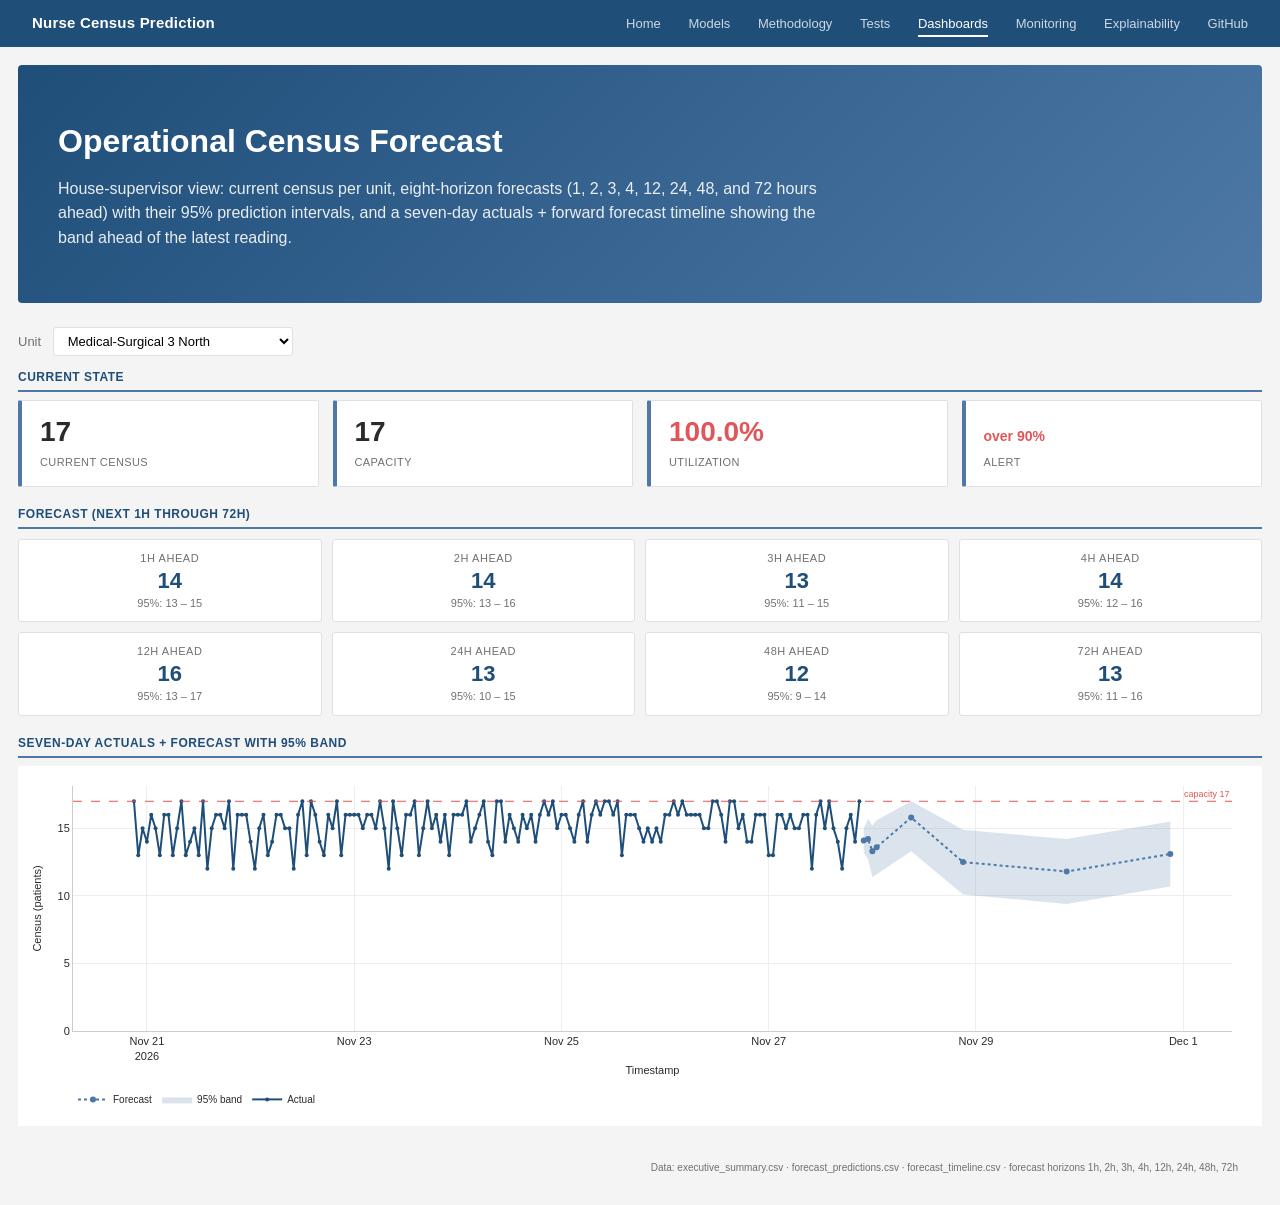
==== commit 731408c4: "chore: daily forecast refresh (2026-11-27 21:17 UTC)" ====
--- a/docs/dashboard1.html
+++ b/docs/dashboard1.html
@@ -48,7 +48,7 @@
   <section class="section">
     <div style="margin:0 0 12px;">
       <label for="unit-select" style="font-size:13px;color:var(--muted);margin-right:8px;">Unit</label>
-      <select id="unit-select" style="font-size:13px;padding:5px 10px;border:1px solid var(--border);border-radius:3px;background:#fff;min-width:240px;"><option value="Cardiac Stepdown">Cardiac Stepdown</option><option value="Orthopedic 6 North">Orthopedic 6 North</option><option value="Neuro Stepdown">Neuro Stepdown</option><option value="Medical-Surgical 3 North">Medical-Surgical 3 North</option><option value="Telemetry 4 East">Telemetry 4 East</option><option value="Surgical 2 West">Surgical 2 West</option><option value="Oncology 5 South">Oncology 5 South</option><option value="Progressive Care">Progressive Care</option><option value="Medical-Surgical 4 South">Medical-Surgical 4 South</option></select>
+      <select id="unit-select" style="font-size:13px;padding:5px 10px;border:1px solid var(--border);border-radius:3px;background:#fff;min-width:240px;"><option value="Medical-Surgical 3 North">Medical-Surgical 3 North</option><option value="Surgical 2 West">Surgical 2 West</option><option value="Orthopedic 6 North">Orthopedic 6 North</option><option value="Cardiac Stepdown">Cardiac Stepdown</option><option value="Neuro Stepdown">Neuro Stepdown</option><option value="Medical-Surgical 4 South">Medical-Surgical 4 South</option><option value="Oncology 5 South">Oncology 5 South</option><option value="Telemetry 4 East">Telemetry 4 East</option><option value="Progressive Care">Progressive Care</option></select>
     </div>
 
     <div class="section-title">Current state</div>
@@ -68,7 +68,7 @@
 
   <script>
     const layoutBase = {"font":{"family":"Segoe UI, Helvetica Neue, Arial, sans-serif","size":11,"color":"#2A2A2A"},"paper_bgcolor":"#FFFFFF","plot_bgcolor":"#FFFFFF","margin":{"t":30,"r":20,"b":50,"l":60},"hovermode":"closest","xaxis":{"gridcolor":"#EEEEEE","linecolor":"#CCCCCC","tickfont":{"size":11}},"yaxis":{"gridcolor":"#EEEEEE","linecolor":"#CCCCCC","tickfont":{"size":11}}};
-    const unitData = {"Medical-Surgical 3 North":{"uid":705089,"capacity":17,"current":16,"utilization":94.1,"alert":true,"cards":[{"horizon":1,"point":13.4,"lower":12.5,"upper":14.3,"overCapacity":false},{"horizon":2,"point":13.9,"lower":12.4,"upper":15.4,"overCapacity":false},{"horizon":3,"point":13.8,"lower":11.9,"upper":15.7,"overCapacity":false},{"horizon":4,"point":13.8,"lower":11.8,"upper":15.8,"overCapacity":false},{"horizon":12,"point":16.4,"lower":13.9,"upper":17,"overCapacity":false},{"horizon":24,"point":13.4,"lower":11,"upper":15.8,"overCapacity":false},{"horizon":48,"point":12.5,"lower":10.1,"upper":14.9,"overCapacity":false},{"horizon":72,"point":11.7,"lower":9.3,"upper":14.1,"overCapacity":false}],"actualsX":["2026-11-19 21:00:00","2026-11-19 22:00:00","2026-11-19 23:00:00","2026-11-20 00:00:00","2026-11-20 01:00:00","2026-11-20 02:00:00","2026-11-20 03:00:00","2026-11-20 04:00:00","2026-11-20 05:00:00","2026-11-20 06:00:00","2026-11-20 07:00:00","2026-11-20 08:00:00","2026-11-20 09:00:00","2026-11-20 10:00:00","2026-11-20 11:00:00","2026-11-20 12:00:00","2026-11-20 13:00:00","2026-11-20 14:00:00","2026-11-20 15:00:00","2026-11-20 16:00:00","2026-11-20 17:00:00","2026-11-20 18:00:00","2026-11-20 19:00:00","2026-11-20 20:00:00","2026-11-20 21:00:00","2026-11-20 22:00:00","2026-11-20 23:00:00","2026-11-21 00:00:00","2026-11-21 01:00:00","2026-11-21 02:00:00","2026-11-21 03:00:00","2026-11-21 04:00:00","2026-11-21 05:00:00","2026-11-21 06:00:00","2026-11-21 07:00:00","2026-11-21 08:00:00","2026-11-21 09:00:00","2026-11-21 10:00:00","2026-11-21 11:00:00","2026-11-21 12:00:00","2026-11-21 13:00:00","2026-11-21 14:00:00","2026-11-21 15:00:00","2026-11-21 16:00:00","2026-11-21 17:00:00","2026-11-21 18:00:00","2026-11-21 19:00:00","2026-11-21 20:00:00","2026-11-21 21:00:00","2026-11-21 22:00:00","2026-11-21 23:00:00","2026-11-22 00:00:00","2026-11-22 01:00:00","2026-11-22 02:00:00","2026-11-22 03:00:00","2026-11-22 04:00:00","2026-11-22 05:00:00","2026-11-22 06:00:00","2026-11-22 07:00:00","2026-11-22 08:00:00","2026-11-22 09:00:00","2026-11-22 10:00:00","2026-11-22 11:00:00","2026-11-22 12:00:00","2026-11-22 13:00:00","2026-11-22 14:00:00","2026-11-22 15:00:00","2026-11-22 16:00:00","2026-11-22 17:00:00","2026-11-22 18:00:00","2026-11-22 19:00:00","2026-11-22 20:00:00","2026-11-22 21:00:00","2026-11-22 22:00:00","2026-11-22 23:00:00","2026-11-23 00:00:00","2026-11-23 01:00:00","2026-11-23 02:00:00","2026-11-23 03:00:00","2026-11-23 04:00:00","2026-11-23 05:00:00","2026-11-23 06:00:00","2026-11-23 07:00:00","2026-11-23 08:00:00","2026-11-23 09:00:00","2026-11-23 10:00:00","2026-11-23 11:00:00","2026-11-23 12:00:00","2026-11-23 13:00:00","2026-11-23 14:00:00","2026-11-23 15:00:00","2026-11-23 16:00:00","2026-11-23 17:00:00","2026-11-23 18:00:00","2026-11-23 19:00:00","2026-11-23 20:00:00","2026-11-23 21:00:00","2026-11-23 22:00:00","2026-11-23 23:00:00","2026-11-24 00:00:00","2026-11-24 01:00:00","2026-11-24 02:00:00","2026-11-24 03:00:00","2026-11-24 04:00:00","2026-11-24 05:00:00","2026-11-24 06:00:00","2026-11-24 07:00:00","2026-11-24 08:00:00","2026-11-24 09:00:00","2026-11-24 10:00:00","2026-11-24 11:00:00","2026-11-24 12:00:00","2026-11-24 13:00:00","2026-11-24 14:00:00","2026-11-24 15:00:00","2026-11-24 16:00:00","2026-11-24 17:00:00","2026-11-24 18:00:00","2026-11-24 19:00:00","2026-11-24 20:00:00","2026-11-24 21:00:00","2026-11-24 22:00:00","2026-11-24 23:00:00","2026-11-25 00:00:00","2026-11-25 01:00:00","2026-11-25 02:00:00","2026-11-25 03:00:00","2026-11-25 04:00:00","2026-11-25 05:00:00","2026-11-25 06:00:00","2026-11-25 07:00:00","2026-11-25 08:00:00","2026-11-25 09:00:00","2026-11-25 10:00:00","2026-11-25 11:00:00","2026-11-25 12:00:00","2026-11-25 13:00:00","2026-11-25 14:00:00","2026-11-25 15:00:00","2026-11-25 16:00:00","2026-11-25 17:00:00","2026-11-25 18:00:00","2026-11-25 19:00:00","2026-11-25 20:00:00","2026-11-25 21:00:00","2026-11-25 22:00:00","2026-11-25 23:00:00","2026-11-26 00:00:00","2026-11-26 01:00:00","2026-11-26 02:00:00","2026-11-26 03:00:00","2026-11-26 04:00:00","2026-11-26 05:00:00","2026-11-26 06:00:00","2026-11-26 07:00:00","2026-11-26 08:00:00","2026-11-26 09:00:00","2026-11-26 10:00:00","2026-11-26 11:00:00","2026-11-26 12:00:00","2026-11-26 13:00:00","2026-11-26 14:00:00","2026-11-26 15:00:00","2026-11-26 16:00:00","2026-11-26 17:00:00","2026-11-26 18:00:00","2026-11-26 19:00:00","2026-11-26 20:00:00","2026-11-26 21:00:00"],"actualsY":[16,16,16,15,17,17,16,16,13,17,16,12,17,17,13,15,14,12,16,16,14,16,14,13,12,16,15,12,15,13,14,15,16,15,17,14,17,16,17,15,16,16,16,14,16,13,16,15,14,12,12,12,15,16,16,14,15,13,17,16,17,16,15,16,17,13,17,14,15,16,15,16,14,16,14,17,16,16,16,17,17,15,15,14,15,12,17,16,12,16,16,15,17,17,16,15,15,14,16,16,15,14,13,16,17,16,16,16,16,17,14,16,16,16,14,16,16,16,15,14,16,16,15,14,13,15,17,16,13,16,16,12,17,16,15,16,16,16,17,16,16,16,15,16,14,16,15,16,16,12,16,13,16,17,17,15,17,17,14,16,14,16,12,16,17,16,14,16,16],"forecastX":["2026-11-26 22:00:00","2026-11-26 23:00:00","2026-11-27 00:00:00","2026-11-27 01:00:00","2026-11-27 09:00:00","2026-11-27 21:00:00","2026-11-28 21:00:00","2026-11-29 21:00:00"],"forecastY":[13.4,13.9,13.8,13.8,16.4,13.4,12.5,11.7],"forecastLower":[12.5,12.4,11.9,11.8,13.9,11,10.1,9.3],"forecastUpper":[14.3,15.4,15.7,15.8,17,15.8,14.9,14.1],"forecastHorizons":[1,2,3,4,12,24,48,72]},"Telemetry 4 East":{"uid":705090,"capacity":34,"current":30,"utilization":88.2,"alert":false,"cards":[{"horizon":1,"point":24.4,"lower":23,"upper":25.8,"overCapacity":false},{"horizon":2,"point":27.3,"lower":25,"upper":29.6,"overCapacity":false},{"horizon":3,"point":26.9,"lower":24,"upper":29.8,"overCapacity":false},{"horizon":4,"point":26.5,"lower":23,"upper":30,"overCapacity":false},{"horizon":12,"point":29.7,"lower":24.9,"upper":34,"overCapacity":false},{"horizon":24,"point":24.4,"lower":19.3,"upper":29.5,"overCapacity":false},{"horizon":48,"point":21.6,"lower":15.6,"upper":27.6,"overCapacity":false},{"horizon":72,"point":21.4,"lower":15.5,"upper":27.3,"overCapacity":false}],"actualsX":["2026-11-19 21:00:00","2026-11-19 22:00:00","2026-11-19 23:00:00","2026-11-20 00:00:00","2026-11-20 01:00:00","2026-11-20 02:00:00","2026-11-20 03:00:00","2026-11-20 04:00:00","2026-11-20 05:00:00","2026-11-20 06:00:00","2026-11-20 07:00:00","2026-11-20 08:00:00","2026-11-20 09:00:00","2026-11-20 10:00:00","2026-11-20 11:00:00","2026-11-20 12:00:00","2026-11-20 13:00:00","2026-11-20 14:00:00","2026-11-20 15:00:00","2026-11-20 16:00:00","2026-11-20 17:00:00","2026-11-20 18:00:00","2026-11-20 19:00:00","2026-11-20 20:00:00","2026-11-20 21:00:00","2026-11-20 22:00:00","2026-11-20 23:00:00","2026-11-21 00:00:00","2026-11-21 01:00:00","2026-11-21 02:00:00","2026-11-21 03:00:00","2026-11-21 04:00:00","2026-11-21 05:00:00","2026-11-21 06:00:00","2026-11-21 07:00:00","2026-11-21 08:00:00","2026-11-21 09:00:00","2026-11-21 10:00:00","2026-11-21 11:00:00","2026-11-21 12:00:00","2026-11-21 13:00:00","2026-11-21 14:00:00","2026-11-21 15:00:00","2026-11-21 16:00:00","2026-11-21 17:00:00","2026-11-21 18:00:00","2026-11-21 19:00:00","2026-11-21 20:00:00","2026-11-21 21:00:00","2026-11-21 22:00:00","2026-11-21 23:00:00","2026-11-22 00:00:00","2026-11-22 01:00:00","2026-11-22 02:00:00","2026-11-22 03:00:00","2026-11-22 04:00:00","2026-11-22 05:00:00","2026-11-22 06:00:00","2026-11-22 07:00:00","2026-11-22 08:00:00","2026-11-22 09:00:00","2026-11-22 10:00:00","2026-11-22 11:00:00","2026-11-22 12:00:00","2026-11-22 13:00:00","2026-11-22 14:00:00","2026-11-22 15:00:00","2026-11-22 16:00:00","2026-11-22 17:00:00","2026-11-22 18:00:00","2026-11-22 19:00:00","2026-11-22 20:00:00","2026-11-22 21:00:00","2026-11-22 22:00:00","2026-11-22 23:00:00","2026-11-23 00:00:00","2026-11-23 01:00:00","2026-11-23 02:00:00","2026-11-23 03:00:00","2026-11-23 04:00:00","2026-11-23 05:00:00","2026-11-23 06:00:00","2026-11-23 07:00:00","2026-11-23 08:00:00","2026-11-23 09:00:00","2026-11-23 10:00:00","2026-11-23 11:00:00","2026-11-23 12:00:00","2026-11-23 13:00:00","2026-11-23 14:00:00","2026-11-23 15:00:00","2026-11-23 16:00:00","2026-11-23 17:00:00","2026-11-23 18:00:00","2026-11-23 19:00:00","2026-11-23 20:00:00","2026-11-23 21:00:00","2026-11-23 22:00:00","2026-11-23 23:00:00","2026-11-24 00:00:00","2026-11-24 01:00:00","2026-11-24 02:00:00","2026-11-24 03:00:00","2026-11-24 04:00:00","2026-11-24 05:00:00","2026-11-24 06:00:00","2026-11-24 07:00:00","2026-11-24 08:00:00","2026-11-24 09:00:00","2026-11-24 10:00:00","2026-11-24 11:00:00","2026-11-24 12:00:00","2026-11-24 13:00:00","2026-11-24 14:00:00","2026-11-24 15:00:00","2026-11-24 16:00:00","2026-11-24 17:00:00","2026-11-24 18:00:00","2026-11-24 19:00:00","2026-11-24 20:00:00","2026-11-24 21:00:00","2026-11-24 22:00:00","2026-11-24 23:00:00","2026-11-25 00:00:00","2026-11-25 01:00:00","2026-11-25 02:00:00","2026-11-25 03:00:00","2026-11-25 04:00:00","2026-11-25 05:00:00","2026-11-25 06:00:00","2026-11-25 07:00:00","2026-11-25 08:00:00","2026-11-25 09:00:00","2026-11-25 10:00:00","2026-11-25 11:00:00","2026-11-25 12:00:00","2026-11-25 13:00:00","2026-11-25 14:00:00","2026-11-25 15:00:00","2026-11-25 16:00:00","2026-11-25 17:00:00","2026-11-25 18:00:00","2026-11-25 19:00:00","2026-11-25 20:00:00","2026-11-25 21:00:00","2026-11-25 22:00:00","2026-11-25 23:00:00","2026-11-26 00:00:00","2026-11-26 01:00:00","2026-11-26 02:00:00","2026-11-26 03:00:00","2026-11-26 04:00:00","2026-11-26 05:00:00","2026-11-26 06:00:00","2026-11-26 07:00:00","2026-11-26 08:00:00","2026-11-26 09:00:00","2026-11-26 10:00:00","2026-11-26 11:00:00","2026-11-26 12:00:00","2026-11-26 13:00:00","2026-11-26 14:00:00","2026-11-26 15:00:00","2026-11-26 16:00:00","2026-11-26 17:00:00","2026-11-26 18:00:00","2026-11-26 19:00:00","2026-11-26 20:00:00","2026-11-26 21:00:00"],"actualsY":[26,29,27,27,28,26,29,27,32,27,28,24,30,28,31,29,31,24,28,28,29,29,28,28,30,26,31,28,26,28,31,29,31,27,30,31,25,23,28,32,25,31,22,27,23,30,22,25,30,25,29,26,22,26,26,32,31,26,26,27,23,30,24,30,29,29,28,24,29,29,28,27,26,29,22,27,24,31,24,28,31,32,26,29,27,31,25,30,28,26,30,27,25,29,22,25,31,31,27,26,23,28,29,27,26,28,28,28,27,27,25,30,27,27,27,32,32,24,25,29,27,23,22,31,29,23,29,31,29,27,25,26,30,26,28,27,26,27,28,31,29,28,25,28,31,29,29,28,30,28,30,26,22,27,25,32,31,30,23,27,26,26,27,29,27,22,28,26,30],"forecastX":["2026-11-26 22:00:00","2026-11-26 23:00:00","2026-11-27 00:00:00","2026-11-27 01:00:00","2026-11-27 09:00:00","2026-11-27 21:00:00","2026-11-28 21:00:00","2026-11-29 21:00:00"],"forecastY":[24.4,27.3,26.9,26.5,29.7,24.4,21.6,21.4],"forecastLower":[23,25,24,23,24.9,19.3,15.6,15.5],"forecastUpper":[25.8,29.6,29.8,30,34,29.5,27.6,27.3],"forecastHorizons":[1,2,3,4,12,24,48,72]},"Cardiac Stepdown":{"uid":705091,"capacity":20,"current":20,"utilization":100,"alert":true,"cards":[{"horizon":1,"point":16.8,"lower":16,"upper":17.6,"overCapacity":false},{"horizon":2,"point":16.9,"lower":15.4,"upper":18.4,"overCapacity":false},{"horizon":3,"point":17.7,"lower":16,"upper":19.4,"overCapacity":false},{"horizon":4,"point":16.8,"lower":14.9,"upper":18.7,"overCapacity":false},{"horizon":12,"point":20,"lower":18,"upper":20,"overCapacity":true},{"horizon":24,"point":16.4,"lower":14.4,"upper":18.4,"overCapacity":false},{"horizon":48,"point":15.1,"lower":13.1,"upper":17.1,"overCapacity":false},{"horizon":72,"point":14.6,"lower":12.6,"upper":16.6,"overCapacity":false}],"actualsX":["2026-11-19 21:00:00","2026-11-19 22:00:00","2026-11-19 23:00:00","2026-11-20 00:00:00","2026-11-20 01:00:00","2026-11-20 02:00:00","2026-11-20 03:00:00","2026-11-20 04:00:00","2026-11-20 05:00:00","2026-11-20 06:00:00","2026-11-20 07:00:00","2026-11-20 08:00:00","2026-11-20 09:00:00","2026-11-20 10:00:00","2026-11-20 11:00:00","2026-11-20 12:00:00","2026-11-20 13:00:00","2026-11-20 14:00:00","2026-11-20 15:00:00","2026-11-20 16:00:00","2026-11-20 17:00:00","2026-11-20 18:00:00","2026-11-20 19:00:00","2026-11-20 20:00:00","2026-11-20 21:00:00","2026-11-20 22:00:00","2026-11-20 23:00:00","2026-11-21 00:00:00","2026-11-21 01:00:00","2026-11-21 02:00:00","2026-11-21 03:00:00","2026-11-21 04:00:00","2026-11-21 05:00:00","2026-11-21 06:00:00","2026-11-21 07:00:00","2026-11-21 08:00:00","2026-11-21 09:00:00","2026-11-21 10:00:00","2026-11-21 11:00:00","2026-11-21 12:00:00","2026-11-21 13:00:00","2026-11-21 14:00:00","2026-11-21 15:00:00","2026-11-21 16:00:00","2026-11-21 17:00:00","2026-11-21 18:00:00","2026-11-21 19:00:00","2026-11-21 20:00:00","2026-11-21 21:00:00","2026-11-21 22:00:00","2026-11-21 23:00:00","2026-11-22 00:00:00","2026-11-22 01:00:00","2026-11-22 02:00:00","2026-11-22 03:00:00","2026-11-22 04:00:00","2026-11-22 05:00:00","2026-11-22 06:00:00","2026-11-22 07:00:00","2026-11-22 08:00:00","2026-11-22 09:00:00","2026-11-22 10:00:00","2026-11-22 11:00:00","2026-11-22 12:00:00","2026-11-22 13:00:00","2026-11-22 14:00:00","2026-11-22 15:00:00","2026-11-22 16:00:00","2026-11-22 17:00:00","2026-11-22 18:00:00","2026-11-22 19:00:00","2026-11-22 20:00:00","2026-11-22 21:00:00","2026-11-22 22:00:00","2026-11-22 23:00:00","2026-11-23 00:00:00","2026-11-23 01:00:00","2026-11-23 02:00:00","2026-11-23 03:00:00","2026-11-23 04:00:00","2026-11-23 05:00:00","2026-11-23 06:00:00","2026-11-23 07:00:00","2026-11-23 08:00:00","2026-11-23 09:00:00","2026-11-23 10:00:00","2026-11-23 11:00:00","2026-11-23 12:00:00","2026-11-23 13:00:00","2026-11-23 14:00:00","2026-11-23 15:00:00","2026-11-23 16:00:00","2026-11-23 17:00:00","2026-11-23 18:00:00","2026-11-23 19:00:00","2026-11-23 20:00:00","2026-11-23 21:00:00","2026-11-23 22:00:00","2026-11-23 23:00:00","2026-11-24 00:00:00","2026-11-24 01:00:00","2026-11-24 02:00:00","2026-11-24 03:00:00","2026-11-24 04:00:00","2026-11-24 05:00:00","2026-11-24 06:00:00","2026-11-24 07:00:00","2026-11-24 08:00:00","2026-11-24 09:00:00","2026-11-24 10:00:00","2026-11-24 11:00:00","2026-11-24 12:00:00","2026-11-24 13:00:00","2026-11-24 14:00:00","2026-11-24 15:00:00","2026-11-24 16:00:00","2026-11-24 17:00:00","2026-11-24 18:00:00","2026-11-24 19:00:00","2026-11-24 20:00:00","2026-11-24 21:00:00","2026-11-24 22:00:00","2026-11-24 23:00:00","2026-11-25 00:00:00","2026-11-25 01:00:00","2026-11-25 02:00:00","2026-11-25 03:00:00","2026-11-25 04:00:00","2026-11-25 05:00:00","2026-11-25 06:00:00","2026-11-25 07:00:00","2026-11-25 08:00:00","2026-11-25 09:00:00","2026-11-25 10:00:00","2026-11-25 11:00:00","2026-11-25 12:00:00","2026-11-25 13:00:00","2026-11-25 14:00:00","2026-11-25 15:00:00","2026-11-25 16:00:00","2026-11-25 17:00:00","2026-11-25 18:00:00","2026-11-25 19:00:00","2026-11-25 20:00:00","2026-11-25 21:00:00","2026-11-25 22:00:00","2026-11-25 23:00:00","2026-11-26 00:00:00","2026-11-26 01:00:00","2026-11-26 02:00:00","2026-11-26 03:00:00","2026-11-26 04:00:00","2026-11-26 05:00:00","2026-11-26 06:00:00","2026-11-26 07:00:00","2026-11-26 08:00:00","2026-11-26 09:00:00","2026-11-26 10:00:00","2026-11-26 11:00:00","2026-11-26 12:00:00","2026-11-26 13:00:00","2026-11-26 14:00:00","2026-11-26 15:00:00","2026-11-26 16:00:00","2026-11-26 17:00:00","2026-11-26 18:00:00","2026-11-26 19:00:00","2026-11-26 20:00:00","2026-11-26 21:00:00"],"actualsY":[17,19,19,19,20,19,19,20,19,19,19,19,20,18,20,18,19,20,16,20,19,20,19,19,19,20,20,17,16,19,19,16,19,19,20,20,19,18,18,19,19,19,19,17,20,17,19,19,19,20,19,19,19,19,20,19,19,19,19,20,19,17,20,19,19,19,20,17,19,19,19,18,18,19,19,17,19,18,19,19,18,17,20,19,17,17,19,19,20,20,18,19,20,16,20,19,17,19,18,18,18,16,17,19,19,19,18,20,20,19,19,20,20,19,18,19,19,17,20,16,19,17,19,19,20,20,20,19,16,20,19,20,19,20,19,20,20,20,20,20,18,17,17,17,19,20,18,19,18,17,16,16,20,19,19,20,20,19,19,20,17,19,20,19,20,20,19,19,20],"forecastX":["2026-11-26 22:00:00","2026-11-26 23:00:00","2026-11-27 00:00:00","2026-11-27 01:00:00","2026-11-27 09:00:00","2026-11-27 21:00:00","2026-11-28 21:00:00","2026-11-29 21:00:00"],"forecastY":[16.8,16.9,17.7,16.8,20,16.4,15.1,14.6],"forecastLower":[16,15.4,16,14.9,18,14.4,13.1,12.6],"forecastUpper":[17.6,18.4,19.4,18.7,20,18.4,17.1,16.6],"forecastHorizons":[1,2,3,4,12,24,48,72]},"Oncology 5 South":{"uid":705092,"capacity":12,"current":10,"utilization":83.3,"alert":false,"cards":[{"horizon":1,"point":8.5,"lower":7.7,"upper":9.3,"overCapacity":false},{"horizon":2,"point":8.6,"lower":7.1,"upper":10.1,"overCapacity":false},{"horizon":3,"point":8.6,"lower":6.8,"upper":10.4,"overCapacity":false},{"horizon":4,"point":8.9,"lower":7.1,"upper":10.7,"overCapacity":false},{"horizon":12,"point":11.1,"lower":9.1,"upper":12,"overCapacity":false},{"horizon":24,"point":8.8,"lower":6.9,"upper":10.7,"overCapacity":false},{"horizon":48,"point":8.2,"lower":6.2,"upper":10.2,"overCapacity":false},{"horizon":72,"point":8.5,"lower":6.9,"upper":10.1,"overCapacity":false}],"actualsX":["2026-11-19 21:00:00","2026-11-19 22:00:00","2026-11-19 23:00:00","2026-11-20 00:00:00","2026-11-20 01:00:00","2026-11-20 02:00:00","2026-11-20 03:00:00","2026-11-20 04:00:00","2026-11-20 05:00:00","2026-11-20 06:00:00","2026-11-20 07:00:00","2026-11-20 08:00:00","2026-11-20 09:00:00","2026-11-20 10:00:00","2026-11-20 11:00:00","2026-11-20 12:00:00","2026-11-20 13:00:00","2026-11-20 14:00:00","2026-11-20 15:00:00","2026-11-20 16:00:00","2026-11-20 17:00:00","2026-11-20 18:00:00","2026-11-20 19:00:00","2026-11-20 20:00:00","2026-11-20 21:00:00","2026-11-20 22:00:00","2026-11-20 23:00:00","2026-11-21 00:00:00","2026-11-21 01:00:00","2026-11-21 02:00:00","2026-11-21 03:00:00","2026-11-21 04:00:00","2026-11-21 05:00:00","2026-11-21 06:00:00","2026-11-21 07:00:00","2026-11-21 08:00:00","2026-11-21 09:00:00","2026-11-21 10:00:00","2026-11-21 11:00:00","2026-11-21 12:00:00","2026-11-21 13:00:00","2026-11-21 14:00:00","2026-11-21 15:00:00","2026-11-21 16:00:00","2026-11-21 17:00:00","2026-11-21 18:00:00","2026-11-21 19:00:00","2026-11-21 20:00:00","2026-11-21 21:00:00","2026-11-21 22:00:00","2026-11-21 23:00:00","2026-11-22 00:00:00","2026-11-22 01:00:00","2026-11-22 02:00:00","2026-11-22 03:00:00","2026-11-22 04:00:00","2026-11-22 05:00:00","2026-11-22 06:00:00","2026-11-22 07:00:00","2026-11-22 08:00:00","2026-11-22 09:00:00","2026-11-22 10:00:00","2026-11-22 11:00:00","2026-11-22 12:00:00","2026-11-22 13:00:00","2026-11-22 14:00:00","2026-11-22 15:00:00","2026-11-22 16:00:00","2026-11-22 17:00:00","2026-11-22 18:00:00","2026-11-22 19:00:00","2026-11-22 20:00:00","2026-11-22 21:00:00","2026-11-22 22:00:00","2026-11-22 23:00:00","2026-11-23 00:00:00","2026-11-23 01:00:00","2026-11-23 02:00:00","2026-11-23 03:00:00","2026-11-23 04:00:00","2026-11-23 05:00:00","2026-11-23 06:00:00","2026-11-23 07:00:00","2026-11-23 08:00:00","2026-11-23 09:00:00","2026-11-23 10:00:00","2026-11-23 11:00:00","2026-11-23 12:00:00","2026-11-23 13:00:00","2026-11-23 14:00:00","2026-11-23 15:00:00","2026-11-23 16:00:00","2026-11-23 17:00:00","2026-11-23 18:00:00","2026-11-23 19:00:00","2026-11-23 20:00:00","2026-11-23 21:00:00","2026-11-23 22:00:00","2026-11-23 23:00:00","2026-11-24 00:00:00","2026-11-24 01:00:00","2026-11-24 02:00:00","2026-11-24 03:00:00","2026-11-24 04:00:00","2026-11-24 05:00:00","2026-11-24 06:00:00","2026-11-24 07:00:00","2026-11-24 08:00:00","2026-11-24 09:00:00","2026-11-24 10:00:00","2026-11-24 11:00:00","2026-11-24 12:00:00","2026-11-24 13:00:00","2026-11-24 14:00:00","2026-11-24 15:00:00","2026-11-24 16:00:00","2026-11-24 17:00:00","2026-11-24 18:00:00","2026-11-24 19:00:00","2026-11-24 20:00:00","2026-11-24 21:00:00","2026-11-24 22:00:00","2026-11-24 23:00:00","2026-11-25 00:00:00","2026-11-25 01:00:00","2026-11-25 02:00:00","2026-11-25 03:00:00","2026-11-25 04:00:00","2026-11-25 05:00:00","2026-11-25 06:00:00","2026-11-25 07:00:00","2026-11-25 08:00:00","2026-11-25 09:00:00","2026-11-25 10:00:00","2026-11-25 11:00:00","2026-11-25 12:00:00","2026-11-25 13:00:00","2026-11-25 14:00:00","2026-11-25 15:00:00","2026-11-25 16:00:00","2026-11-25 17:00:00","2026-11-25 18:00:00","2026-11-25 19:00:00","2026-11-25 20:00:00","2026-11-25 21:00:00","2026-11-25 22:00:00","2026-11-25 23:00:00","2026-11-26 00:00:00","2026-11-26 01:00:00","2026-11-26 02:00:00","2026-11-26 03:00:00","2026-11-26 04:00:00","2026-11-26 05:00:00","2026-11-26 06:00:00","2026-11-26 07:00:00","2026-11-26 08:00:00","2026-11-26 09:00:00","2026-11-26 10:00:00","2026-11-26 11:00:00","2026-11-26 12:00:00","2026-11-26 13:00:00","2026-11-26 14:00:00","2026-11-26 15:00:00","2026-11-26 16:00:00","2026-11-26 17:00:00","2026-11-26 18:00:00","2026-11-26 19:00:00","2026-11-26 20:00:00","2026-11-26 21:00:00"],"actualsY":[11,10,8,11,10,12,12,9,12,11,10,12,9,12,11,11,11,9,12,11,11,11,11,11,11,9,11,10,12,9,10,12,12,10,12,11,12,11,11,10,11,11,11,11,10,11,10,12,9,11,12,11,11,11,10,11,11,11,11,10,12,10,10,9,10,12,10,11,11,11,10,11,11,12,12,11,10,11,11,9,10,10,11,11,10,11,11,10,8,12,12,11,10,8,12,9,12,9,10,9,11,11,12,11,11,11,11,9,11,11,10,12,12,12,11,10,11,11,9,11,10,12,11,10,11,11,12,11,11,10,11,11,9,12,11,11,10,12,11,10,11,9,12,11,11,11,10,11,12,12,11,10,9,11,8,10,11,11,12,12,12,11,12,11,11,11,11,10,10],"forecastX":["2026-11-26 22:00:00","2026-11-26 23:00:00","2026-11-27 00:00:00","2026-11-27 01:00:00","2026-11-27 09:00:00","2026-11-27 21:00:00","2026-11-28 21:00:00","2026-11-29 21:00:00"],"forecastY":[8.5,8.6,8.6,8.9,11.1,8.8,8.2,8.5],"forecastLower":[7.7,7.1,6.8,7.1,9.1,6.9,6.2,6.9],"forecastUpper":[9.3,10.1,10.4,10.7,12,10.7,10.2,10.1],"forecastHorizons":[1,2,3,4,12,24,48,72]},"Surgical 2 West":{"uid":21334825,"capacity":13,"current":11,"utilization":84.6,"alert":false,"cards":[{"horizon":1,"point":9.2,"lower":8.4,"upper":10,"overCapacity":false},{"horizon":2,"point":9.3,"lower":8,"upper":10.6,"overCapacity":false},{"horizon":3,"point":9.5,"lower":8,"upper":11,"overCapacity":false},{"horizon":4,"point":9.8,"lower":8.2,"upper":11.4,"overCapacity":false},{"horizon":12,"point":12.1,"lower":10.4,"upper":13,"overCapacity":false},{"horizon":24,"point":10.2,"lower":8.1,"upper":12.3,"overCapacity":false},{"horizon":48,"point":9.2,"lower":7.5,"upper":10.9,"overCapacity":false},{"horizon":72,"point":9.3,"lower":7.2,"upper":11.4,"overCapacity":false}],"actualsX":["2026-11-19 21:00:00","2026-11-19 22:00:00","2026-11-19 23:00:00","2026-11-20 00:00:00","2026-11-20 01:00:00","2026-11-20 02:00:00","2026-11-20 03:00:00","2026-11-20 04:00:00","2026-11-20 05:00:00","2026-11-20 06:00:00","2026-11-20 07:00:00","2026-11-20 08:00:00","2026-11-20 09:00:00","2026-11-20 10:00:00","2026-11-20 11:00:00","2026-11-20 12:00:00","2026-11-20 13:00:00","2026-11-20 14:00:00","2026-11-20 15:00:00","2026-11-20 16:00:00","2026-11-20 17:00:00","2026-11-20 18:00:00","2026-11-20 19:00:00","2026-11-20 20:00:00","2026-11-20 21:00:00","2026-11-20 22:00:00","2026-11-20 23:00:00","2026-11-21 00:00:00","2026-11-21 01:00:00","2026-11-21 02:00:00","2026-11-21 03:00:00","2026-11-21 04:00:00","2026-11-21 05:00:00","2026-11-21 06:00:00","2026-11-21 07:00:00","2026-11-21 08:00:00","2026-11-21 09:00:00","2026-11-21 10:00:00","2026-11-21 11:00:00","2026-11-21 12:00:00","2026-11-21 13:00:00","2026-11-21 14:00:00","2026-11-21 15:00:00","2026-11-21 16:00:00","2026-11-21 17:00:00","2026-11-21 18:00:00","2026-11-21 19:00:00","2026-11-21 20:00:00","2026-11-21 21:00:00","2026-11-21 22:00:00","2026-11-21 23:00:00","2026-11-22 00:00:00","2026-11-22 01:00:00","2026-11-22 02:00:00","2026-11-22 03:00:00","2026-11-22 04:00:00","2026-11-22 05:00:00","2026-11-22 06:00:00","2026-11-22 07:00:00","2026-11-22 08:00:00","2026-11-22 09:00:00","2026-11-22 10:00:00","2026-11-22 11:00:00","2026-11-22 12:00:00","2026-11-22 13:00:00","2026-11-22 14:00:00","2026-11-22 15:00:00","2026-11-22 16:00:00","2026-11-22 17:00:00","2026-11-22 18:00:00","2026-11-22 19:00:00","2026-11-22 20:00:00","2026-11-22 21:00:00","2026-11-22 22:00:00","2026-11-22 23:00:00","2026-11-23 00:00:00","2026-11-23 01:00:00","2026-11-23 02:00:00","2026-11-23 03:00:00","2026-11-23 04:00:00","2026-11-23 05:00:00","2026-11-23 06:00:00","2026-11-23 07:00:00","2026-11-23 08:00:00","2026-11-23 09:00:00","2026-11-23 10:00:00","2026-11-23 11:00:00","2026-11-23 12:00:00","2026-11-23 13:00:00","2026-11-23 14:00:00","2026-11-23 15:00:00","2026-11-23 16:00:00","2026-11-23 17:00:00","2026-11-23 18:00:00","2026-11-23 19:00:00","2026-11-23 20:00:00","2026-11-23 21:00:00","2026-11-23 22:00:00","2026-11-23 23:00:00","2026-11-24 00:00:00","2026-11-24 01:00:00","2026-11-24 02:00:00","2026-11-24 03:00:00","2026-11-24 04:00:00","2026-11-24 05:00:00","2026-11-24 06:00:00","2026-11-24 07:00:00","2026-11-24 08:00:00","2026-11-24 09:00:00","2026-11-24 10:00:00","2026-11-24 11:00:00","2026-11-24 12:00:00","2026-11-24 13:00:00","2026-11-24 14:00:00","2026-11-24 15:00:00","2026-11-24 16:00:00","2026-11-24 17:00:00","2026-11-24 18:00:00","2026-11-24 19:00:00","2026-11-24 20:00:00","2026-11-24 21:00:00","2026-11-24 22:00:00","2026-11-24 23:00:00","2026-11-25 00:00:00","2026-11-25 01:00:00","2026-11-25 02:00:00","2026-11-25 03:00:00","2026-11-25 04:00:00","2026-11-25 05:00:00","2026-11-25 06:00:00","2026-11-25 07:00:00","2026-11-25 08:00:00","2026-11-25 09:00:00","2026-11-25 10:00:00","2026-11-25 11:00:00","2026-11-25 12:00:00","2026-11-25 13:00:00","2026-11-25 14:00:00","2026-11-25 15:00:00","2026-11-25 16:00:00","2026-11-25 17:00:00","2026-11-25 18:00:00","2026-11-25 19:00:00","2026-11-25 20:00:00","2026-11-25 21:00:00","2026-11-25 22:00:00","2026-11-25 23:00:00","2026-11-26 00:00:00","2026-11-26 01:00:00","2026-11-26 02:00:00","2026-11-26 03:00:00","2026-11-26 04:00:00","2026-11-26 05:00:00","2026-11-26 06:00:00","2026-11-26 07:00:00","2026-11-26 08:00:00","2026-11-26 09:00:00","2026-11-26 10:00:00","2026-11-26 11:00:00","2026-11-26 12:00:00","2026-11-26 13:00:00","2026-11-26 14:00:00","2026-11-26 15:00:00","2026-11-26 16:00:00","2026-11-26 17:00:00","2026-11-26 18:00:00","2026-11-26 19:00:00","2026-11-26 20:00:00","2026-11-26 21:00:00"],"actualsY":[12,10,12,12,12,12,13,11,13,13,13,13,12,12,12,12,13,12,12,13,13,12,12,12,12,12,11,12,13,12,12,12,13,12,13,13,13,13,13,12,12,13,12,13,13,11,11,12,13,11,12,11,12,12,12,12,12,12,12,13,11,13,13,13,12,12,13,12,12,12,13,12,11,12,13,10,12,10,11,13,12,11,12,12,12,13,10,13,13,11,12,13,12,12,12,11,13,13,12,12,13,13,12,13,13,12,12,10,12,11,12,11,13,12,12,13,12,12,11,12,12,12,11,12,13,12,12,12,10,12,12,12,13,12,13,13,11,12,12,12,12,12,12,12,12,12,11,12,12,12,12,12,12,13,12,12,13,13,12,12,10,10,13,13,11,12,12,10,11],"forecastX":["2026-11-26 22:00:00","2026-11-26 23:00:00","2026-11-27 00:00:00","2026-11-27 01:00:00","2026-11-27 09:00:00","2026-11-27 21:00:00","2026-11-28 21:00:00","2026-11-29 21:00:00"],"forecastY":[9.2,9.3,9.5,9.8,12.1,10.2,9.2,9.3],"forecastLower":[8.4,8,8,8.2,10.4,8.1,7.5,7.2],"forecastUpper":[10,10.6,11,11.4,13,12.3,10.9,11.4],"forecastHorizons":[1,2,3,4,12,24,48,72]},"Orthopedic 6 North":{"uid":21336305,"capacity":13,"current":13,"utilization":100,"alert":true,"cards":[{"horizon":1,"point":11.4,"lower":10.6,"upper":12.2,"overCapacity":false},{"horizon":2,"point":10.9,"lower":9.7,"upper":12.1,"overCapacity":false},{"horizon":3,"point":10.8,"lower":9.4,"upper":12.2,"overCapacity":false},{"horizon":4,"point":11.7,"lower":10.3,"upper":13,"overCapacity":false},{"horizon":12,"point":13,"lower":11.5,"upper":13,"overCapacity":true},{"horizon":24,"point":10.9,"lower":9.3,"upper":12.5,"overCapacity":false},{"horizon":48,"point":9.5,"lower":7.9,"upper":11.1,"overCapacity":false},{"horizon":72,"point":9.7,"lower":8.2,"upper":11.2,"overCapacity":false}],"actualsX":["2026-11-19 21:00:00","2026-11-19 22:00:00","2026-11-19 23:00:00","2026-11-20 00:00:00","2026-11-20 01:00:00","2026-11-20 02:00:00","2026-11-20 03:00:00","2026-11-20 04:00:00","2026-11-20 05:00:00","2026-11-20 06:00:00","2026-11-20 07:00:00","2026-11-20 08:00:00","2026-11-20 09:00:00","2026-11-20 10:00:00","2026-11-20 11:00:00","2026-11-20 12:00:00","2026-11-20 13:00:00","2026-11-20 14:00:00","2026-11-20 15:00:00","2026-11-20 16:00:00","2026-11-20 17:00:00","2026-11-20 18:00:00","2026-11-20 19:00:00","2026-11-20 20:00:00","2026-11-20 21:00:00","2026-11-20 22:00:00","2026-11-20 23:00:00","2026-11-21 00:00:00","2026-11-21 01:00:00","2026-11-21 02:00:00","2026-11-21 03:00:00","2026-11-21 04:00:00","2026-11-21 05:00:00","2026-11-21 06:00:00","2026-11-21 07:00:00","2026-11-21 08:00:00","2026-11-21 09:00:00","2026-11-21 10:00:00","2026-11-21 11:00:00","2026-11-21 12:00:00","2026-11-21 13:00:00","2026-11-21 14:00:00","2026-11-21 15:00:00","2026-11-21 16:00:00","2026-11-21 17:00:00","2026-11-21 18:00:00","2026-11-21 19:00:00","2026-11-21 20:00:00","2026-11-21 21:00:00","2026-11-21 22:00:00","2026-11-21 23:00:00","2026-11-22 00:00:00","2026-11-22 01:00:00","2026-11-22 02:00:00","2026-11-22 03:00:00","2026-11-22 04:00:00","2026-11-22 05:00:00","2026-11-22 06:00:00","2026-11-22 07:00:00","2026-11-22 08:00:00","2026-11-22 09:00:00","2026-11-22 10:00:00","2026-11-22 11:00:00","2026-11-22 12:00:00","2026-11-22 13:00:00","2026-11-22 14:00:00","2026-11-22 15:00:00","2026-11-22 16:00:00","2026-11-22 17:00:00","2026-11-22 18:00:00","2026-11-22 19:00:00","2026-11-22 20:00:00","2026-11-22 21:00:00","2026-11-22 22:00:00","2026-11-22 23:00:00","2026-11-23 00:00:00","2026-11-23 01:00:00","2026-11-23 02:00:00","2026-11-23 03:00:00","2026-11-23 04:00:00","2026-11-23 05:00:00","2026-11-23 06:00:00","2026-11-23 07:00:00","2026-11-23 08:00:00","2026-11-23 09:00:00","2026-11-23 10:00:00","2026-11-23 11:00:00","2026-11-23 12:00:00","2026-11-23 13:00:00","2026-11-23 14:00:00","2026-11-23 15:00:00","2026-11-23 16:00:00","2026-11-23 17:00:00","2026-11-23 18:00:00","2026-11-23 19:00:00","2026-11-23 20:00:00","2026-11-23 21:00:00","2026-11-23 22:00:00","2026-11-23 23:00:00","2026-11-24 00:00:00","2026-11-24 01:00:00","2026-11-24 02:00:00","2026-11-24 03:00:00","2026-11-24 04:00:00","2026-11-24 05:00:00","2026-11-24 06:00:00","2026-11-24 07:00:00","2026-11-24 08:00:00","2026-11-24 09:00:00","2026-11-24 10:00:00","2026-11-24 11:00:00","2026-11-24 12:00:00","2026-11-24 13:00:00","2026-11-24 14:00:00","2026-11-24 15:00:00","2026-11-24 16:00:00","2026-11-24 17:00:00","2026-11-24 18:00:00","2026-11-24 19:00:00","2026-11-24 20:00:00","2026-11-24 21:00:00","2026-11-24 22:00:00","2026-11-24 23:00:00","2026-11-25 00:00:00","2026-11-25 01:00:00","2026-11-25 02:00:00","2026-11-25 03:00:00","2026-11-25 04:00:00","2026-11-25 05:00:00","2026-11-25 06:00:00","2026-11-25 07:00:00","2026-11-25 08:00:00","2026-11-25 09:00:00","2026-11-25 10:00:00","2026-11-25 11:00:00","2026-11-25 12:00:00","2026-11-25 13:00:00","2026-11-25 14:00:00","2026-11-25 15:00:00","2026-11-25 16:00:00","2026-11-25 17:00:00","2026-11-25 18:00:00","2026-11-25 19:00:00","2026-11-25 20:00:00","2026-11-25 21:00:00","2026-11-25 22:00:00","2026-11-25 23:00:00","2026-11-26 00:00:00","2026-11-26 01:00:00","2026-11-26 02:00:00","2026-11-26 03:00:00","2026-11-26 04:00:00","2026-11-26 05:00:00","2026-11-26 06:00:00","2026-11-26 07:00:00","2026-11-26 08:00:00","2026-11-26 09:00:00","2026-11-26 10:00:00","2026-11-26 11:00:00","2026-11-26 12:00:00","2026-11-26 13:00:00","2026-11-26 14:00:00","2026-11-26 15:00:00","2026-11-26 16:00:00","2026-11-26 17:00:00","2026-11-26 18:00:00","2026-11-26 19:00:00","2026-11-26 20:00:00","2026-11-26 21:00:00"],"actualsY":[11,12,12,12,12,12,12,13,12,12,11,13,13,12,12,12,13,12,12,11,13,12,13,12,12,12,13,13,12,10,13,10,12,13,12,12,12,12,13,11,13,12,12,11,12,12,11,12,11,12,12,12,12,11,13,12,13,12,12,13,13,10,12,13,11,12,12,12,13,12,12,12,12,13,13,12,13,12,12,13,12,13,13,10,12,12,13,12,13,13,13,12,13,13,12,12,12,13,13,12,12,12,12,12,12,12,13,13,12,12,12,12,13,12,12,13,11,13,13,12,12,11,11,12,12,12,12,12,13,11,12,13,13,13,11,13,12,12,12,10,13,12,12,12,12,11,12,13,12,12,13,11,13,11,13,12,12,12,11,13,13,11,10,13,12,13,12,12,13],"forecastX":["2026-11-26 22:00:00","2026-11-26 23:00:00","2026-11-27 00:00:00","2026-11-27 01:00:00","2026-11-27 09:00:00","2026-11-27 21:00:00","2026-11-28 21:00:00","2026-11-29 21:00:00"],"forecastY":[11.4,10.9,10.8,11.7,13,10.9,9.5,9.7],"forecastLower":[10.6,9.7,9.4,10.3,11.5,9.3,7.9,8.2],"forecastUpper":[12.2,12.1,12.2,13,13,12.5,11.1,11.2],"forecastHorizons":[1,2,3,4,12,24,48,72]},"Progressive Care":{"uid":97635816,"capacity":11,"current":9,"utilization":81.8,"alert":false,"cards":[{"horizon":1,"point":7.4,"lower":6.6,"upper":8.2,"overCapacity":false},{"horizon":2,"point":7.6,"lower":6.5,"upper":8.7,"overCapacity":false},{"horizon":3,"point":7.8,"lower":6.5,"upper":9.1,"overCapacity":false},{"horizon":4,"point":7.9,"lower":6.5,"upper":9.3,"overCapacity":false},{"horizon":12,"point":9.8,"lower":8.2,"upper":11,"overCapacity":false},{"horizon":24,"point":8.2,"lower":6.7,"upper":9.7,"overCapacity":false},{"horizon":48,"point":7.9,"lower":6.3,"upper":9.5,"overCapacity":false},{"horizon":72,"point":7.8,"lower":6.4,"upper":9.2,"overCapacity":false}],"actualsX":["2026-11-19 21:00:00","2026-11-19 22:00:00","2026-11-19 23:00:00","2026-11-20 00:00:00","2026-11-20 01:00:00","2026-11-20 02:00:00","2026-11-20 03:00:00","2026-11-20 04:00:00","2026-11-20 05:00:00","2026-11-20 06:00:00","2026-11-20 07:00:00","2026-11-20 08:00:00","2026-11-20 09:00:00","2026-11-20 10:00:00","2026-11-20 11:00:00","2026-11-20 12:00:00","2026-11-20 13:00:00","2026-11-20 14:00:00","2026-11-20 15:00:00","2026-11-20 16:00:00","2026-11-20 17:00:00","2026-11-20 18:00:00","2026-11-20 19:00:00","2026-11-20 20:00:00","2026-11-20 21:00:00","2026-11-20 22:00:00","2026-11-20 23:00:00","2026-11-21 00:00:00","2026-11-21 01:00:00","2026-11-21 02:00:00","2026-11-21 03:00:00","2026-11-21 04:00:00","2026-11-21 05:00:00","2026-11-21 06:00:00","2026-11-21 07:00:00","2026-11-21 08:00:00","2026-11-21 09:00:00","2026-11-21 10:00:00","2026-11-21 11:00:00","2026-11-21 12:00:00","2026-11-21 13:00:00","2026-11-21 14:00:00","2026-11-21 15:00:00","2026-11-21 16:00:00","2026-11-21 17:00:00","2026-11-21 18:00:00","2026-11-21 19:00:00","2026-11-21 20:00:00","2026-11-21 21:00:00","2026-11-21 22:00:00","2026-11-21 23:00:00","2026-11-22 00:00:00","2026-11-22 01:00:00","2026-11-22 02:00:00","2026-11-22 03:00:00","2026-11-22 04:00:00","2026-11-22 05:00:00","2026-11-22 06:00:00","2026-11-22 07:00:00","2026-11-22 08:00:00","2026-11-22 09:00:00","2026-11-22 10:00:00","2026-11-22 11:00:00","2026-11-22 12:00:00","2026-11-22 13:00:00","2026-11-22 14:00:00","2026-11-22 15:00:00","2026-11-22 16:00:00","2026-11-22 17:00:00","2026-11-22 18:00:00","2026-11-22 19:00:00","2026-11-22 20:00:00","2026-11-22 21:00:00","2026-11-22 22:00:00","2026-11-22 23:00:00","2026-11-23 00:00:00","2026-11-23 01:00:00","2026-11-23 02:00:00","2026-11-23 03:00:00","2026-11-23 04:00:00","2026-11-23 05:00:00","2026-11-23 06:00:00","2026-11-23 07:00:00","2026-11-23 08:00:00","2026-11-23 09:00:00","2026-11-23 10:00:00","2026-11-23 11:00:00","2026-11-23 12:00:00","2026-11-23 13:00:00","2026-11-23 14:00:00","2026-11-23 15:00:00","2026-11-23 16:00:00","2026-11-23 17:00:00","2026-11-23 18:00:00","2026-11-23 19:00:00","2026-11-23 20:00:00","2026-11-23 21:00:00","2026-11-23 22:00:00","2026-11-23 23:00:00","2026-11-24 00:00:00","2026-11-24 01:00:00","2026-11-24 02:00:00","2026-11-24 03:00:00","2026-11-24 04:00:00","2026-11-24 05:00:00","2026-11-24 06:00:00","2026-11-24 07:00:00","2026-11-24 08:00:00","2026-11-24 09:00:00","2026-11-24 10:00:00","2026-11-24 11:00:00","2026-11-24 12:00:00","2026-11-24 13:00:00","2026-11-24 14:00:00","2026-11-24 15:00:00","2026-11-24 16:00:00","2026-11-24 17:00:00","2026-11-24 18:00:00","2026-11-24 19:00:00","2026-11-24 20:00:00","2026-11-24 21:00:00","2026-11-24 22:00:00","2026-11-24 23:00:00","2026-11-25 00:00:00","2026-11-25 01:00:00","2026-11-25 02:00:00","2026-11-25 03:00:00","2026-11-25 04:00:00","2026-11-25 05:00:00","2026-11-25 06:00:00","2026-11-25 07:00:00","2026-11-25 08:00:00","2026-11-25 09:00:00","2026-11-25 10:00:00","2026-11-25 11:00:00","2026-11-25 12:00:00","2026-11-25 13:00:00","2026-11-25 14:00:00","2026-11-25 15:00:00","2026-11-25 16:00:00","2026-11-25 17:00:00","2026-11-25 18:00:00","2026-11-25 19:00:00","2026-11-25 20:00:00","2026-11-25 21:00:00","2026-11-25 22:00:00","2026-11-25 23:00:00","2026-11-26 00:00:00","2026-11-26 01:00:00","2026-11-26 02:00:00","2026-11-26 03:00:00","2026-11-26 04:00:00","2026-11-26 05:00:00","2026-11-26 06:00:00","2026-11-26 07:00:00","2026-11-26 08:00:00","2026-11-26 09:00:00","2026-11-26 10:00:00","2026-11-26 11:00:00","2026-11-26 12:00:00","2026-11-26 13:00:00","2026-11-26 14:00:00","2026-11-26 15:00:00","2026-11-26 16:00:00","2026-11-26 17:00:00","2026-11-26 18:00:00","2026-11-26 19:00:00","2026-11-26 20:00:00","2026-11-26 21:00:00"],"actualsY":[9,11,10,10,11,10,10,11,8,10,11,11,10,10,11,11,11,9,11,10,9,9,11,10,10,9,10,10,10,11,10,11,10,9,9,11,9,11,10,11,10,10,10,11,10,11,11,10,11,10,10,10,10,10,10,10,10,10,9,11,10,11,11,10,10,11,11,10,9,8,11,9,11,10,11,10,11,11,11,10,11,11,10,10,11,9,11,9,10,10,9,11,10,10,11,9,10,11,11,11,11,10,10,11,11,11,11,10,10,11,11,11,10,11,9,8,11,11,11,11,11,11,10,10,10,11,9,10,11,10,10,11,11,11,10,10,11,11,11,10,11,10,11,11,10,10,10,10,10,11,10,11,10,11,9,10,10,10,10,11,8,11,10,9,11,11,10,11,9],"forecastX":["2026-11-26 22:00:00","2026-11-26 23:00:00","2026-11-27 00:00:00","2026-11-27 01:00:00","2026-11-27 09:00:00","2026-11-27 21:00:00","2026-11-28 21:00:00","2026-11-29 21:00:00"],"forecastY":[7.4,7.6,7.8,7.9,9.8,8.2,7.9,7.8],"forecastLower":[6.6,6.5,6.5,6.5,8.2,6.7,6.3,6.4],"forecastUpper":[8.2,8.7,9.1,9.3,11,9.7,9.5,9.2],"forecastHorizons":[1,2,3,4,12,24,48,72]},"Neuro Stepdown":{"uid":1775257343,"capacity":20,"current":19,"utilization":95,"alert":true,"cards":[{"horizon":1,"point":16.2,"lower":15.2,"upper":17.2,"overCapacity":false},{"horizon":2,"point":16.6,"lower":14.9,"upper":18.3,"overCapacity":false},{"horizon":3,"point":16.3,"lower":14.3,"upper":18.3,"overCapacity":false},{"horizon":4,"point":16.3,"lower":14.1,"upper":18.5,"overCapacity":false},{"horizon":12,"point":19.9,"lower":17.5,"upper":20,"overCapacity":false},{"horizon":24,"point":15.6,"lower":13.3,"upper":17.9,"overCapacity":false},{"horizon":48,"point":14.7,"lower":12.2,"upper":17.2,"overCapacity":false},{"horizon":72,"point":14.3,"lower":11.8,"upper":16.8,"overCapacity":false}],"actualsX":["2026-11-19 21:00:00","2026-11-19 22:00:00","2026-11-19 23:00:00","2026-11-20 00:00:00","2026-11-20 01:00:00","2026-11-20 02:00:00","2026-11-20 03:00:00","2026-11-20 04:00:00","2026-11-20 05:00:00","2026-11-20 06:00:00","2026-11-20 07:00:00","2026-11-20 08:00:00","2026-11-20 09:00:00","2026-11-20 10:00:00","2026-11-20 11:00:00","2026-11-20 12:00:00","2026-11-20 13:00:00","2026-11-20 14:00:00","2026-11-20 15:00:00","2026-11-20 16:00:00","2026-11-20 17:00:00","2026-11-20 18:00:00","2026-11-20 19:00:00","2026-11-20 20:00:00","2026-11-20 21:00:00","2026-11-20 22:00:00","2026-11-20 23:00:00","2026-11-21 00:00:00","2026-11-21 01:00:00","2026-11-21 02:00:00","2026-11-21 03:00:00","2026-11-21 04:00:00","2026-11-21 05:00:00","2026-11-21 06:00:00","2026-11-21 07:00:00","2026-11-21 08:00:00","2026-11-21 09:00:00","2026-11-21 10:00:00","2026-11-21 11:00:00","2026-11-21 12:00:00","2026-11-21 13:00:00","2026-11-21 14:00:00","2026-11-21 15:00:00","2026-11-21 16:00:00","2026-11-21 17:00:00","2026-11-21 18:00:00","2026-11-21 19:00:00","2026-11-21 20:00:00","2026-11-21 21:00:00","2026-11-21 22:00:00","2026-11-21 23:00:00","2026-11-22 00:00:00","2026-11-22 01:00:00","2026-11-22 02:00:00","2026-11-22 03:00:00","2026-11-22 04:00:00","2026-11-22 05:00:00","2026-11-22 06:00:00","2026-11-22 07:00:00","2026-11-22 08:00:00","2026-11-22 09:00:00","2026-11-22 10:00:00","2026-11-22 11:00:00","2026-11-22 12:00:00","2026-11-22 13:00:00","2026-11-22 14:00:00","2026-11-22 15:00:00","2026-11-22 16:00:00","2026-11-22 17:00:00","2026-11-22 18:00:00","2026-11-22 19:00:00","2026-11-22 20:00:00","2026-11-22 21:00:00","2026-11-22 22:00:00","2026-11-22 23:00:00","2026-11-23 00:00:00","2026-11-23 01:00:00","2026-11-23 02:00:00","2026-11-23 03:00:00","2026-11-23 04:00:00","2026-11-23 05:00:00","2026-11-23 06:00:00","2026-11-23 07:00:00","2026-11-23 08:00:00","2026-11-23 09:00:00","2026-11-23 10:00:00","2026-11-23 11:00:00","2026-11-23 12:00:00","2026-11-23 13:00:00","2026-11-23 14:00:00","2026-11-23 15:00:00","2026-11-23 16:00:00","2026-11-23 17:00:00","2026-11-23 18:00:00","2026-11-23 19:00:00","2026-11-23 20:00:00","2026-11-23 21:00:00","2026-11-23 22:00:00","2026-11-23 23:00:00","2026-11-24 00:00:00","2026-11-24 01:00:00","2026-11-24 02:00:00","2026-11-24 03:00:00","2026-11-24 04:00:00","2026-11-24 05:00:00","2026-11-24 06:00:00","2026-11-24 07:00:00","2026-11-24 08:00:00","2026-11-24 09:00:00","2026-11-24 10:00:00","2026-11-24 11:00:00","2026-11-24 12:00:00","2026-11-24 13:00:00","2026-11-24 14:00:00","2026-11-24 15:00:00","2026-11-24 16:00:00","2026-11-24 17:00:00","2026-11-24 18:00:00","2026-11-24 19:00:00","2026-11-24 20:00:00","2026-11-24 21:00:00","2026-11-24 22:00:00","2026-11-24 23:00:00","2026-11-25 00:00:00","2026-11-25 01:00:00","2026-11-25 02:00:00","2026-11-25 03:00:00","2026-11-25 04:00:00","2026-11-25 05:00:00","2026-11-25 06:00:00","2026-11-25 07:00:00","2026-11-25 08:00:00","2026-11-25 09:00:00","2026-11-25 10:00:00","2026-11-25 11:00:00","2026-11-25 12:00:00","2026-11-25 13:00:00","2026-11-25 14:00:00","2026-11-25 15:00:00","2026-11-25 16:00:00","2026-11-25 17:00:00","2026-11-25 18:00:00","2026-11-25 19:00:00","2026-11-25 20:00:00","2026-11-25 21:00:00","2026-11-25 22:00:00","2026-11-25 23:00:00","2026-11-26 00:00:00","2026-11-26 01:00:00","2026-11-26 02:00:00","2026-11-26 03:00:00","2026-11-26 04:00:00","2026-11-26 05:00:00","2026-11-26 06:00:00","2026-11-26 07:00:00","2026-11-26 08:00:00","2026-11-26 09:00:00","2026-11-26 10:00:00","2026-11-26 11:00:00","2026-11-26 12:00:00","2026-11-26 13:00:00","2026-11-26 14:00:00","2026-11-26 15:00:00","2026-11-26 16:00:00","2026-11-26 17:00:00","2026-11-26 18:00:00","2026-11-26 19:00:00","2026-11-26 20:00:00","2026-11-26 21:00:00"],"actualsY":[20,19,14,19,18,19,19,19,19,20,20,19,14,20,19,15,19,19,16,19,16,19,15,18,18,14,19,19,17,16,17,18,19,20,17,19,19,20,16,19,19,18,16,16,19,19,19,19,19,18,14,18,18,17,19,18,20,14,19,18,15,20,18,14,19,18,19,18,17,17,19,16,19,19,16,19,19,15,20,19,19,18,19,19,19,20,20,19,18,20,18,15,19,20,20,19,19,20,19,14,20,20,20,17,19,20,18,20,20,19,19,19,17,18,20,19,17,18,20,19,19,18,17,20,18,19,19,19,19,18,18,19,17,20,20,19,19,19,18,15,16,19,19,20,19,19,19,19,20,17,14,18,18,20,20,20,17,20,20,19,19,18,19,19,20,17,18,19,19],"forecastX":["2026-11-26 22:00:00","2026-11-26 23:00:00","2026-11-27 00:00:00","2026-11-27 01:00:00","2026-11-27 09:00:00","2026-11-27 21:00:00","2026-11-28 21:00:00","2026-11-29 21:00:00"],"forecastY":[16.2,16.6,16.3,16.3,19.9,15.6,14.7,14.3],"forecastLower":[15.2,14.9,14.3,14.1,17.5,13.3,12.2,11.8],"forecastUpper":[17.2,18.3,18.3,18.5,20,17.9,17.2,16.8],"forecastHorizons":[1,2,3,4,12,24,48,72]},"Medical-Surgical 4 South":{"uid":4452986337,"capacity":14,"current":10,"utilization":71.4,"alert":false,"cards":[{"horizon":1,"point":8.1,"lower":7.1,"upper":9.1,"overCapacity":false},{"horizon":2,"point":8.2,"lower":6.6,"upper":9.8,"overCapacity":false},{"horizon":3,"point":8.6,"lower":6.7,"upper":10.5,"overCapacity":false},{"horizon":4,"point":8.4,"lower":6.3,"upper":10.5,"overCapacity":false},{"horizon":12,"point":11.4,"lower":9.1,"upper":13.7,"overCapacity":false},{"horizon":24,"point":9.9,"lower":7.6,"upper":12.2,"overCapacity":false},{"horizon":48,"point":9.7,"lower":7.4,"upper":12,"overCapacity":false},{"horizon":72,"point":9.1,"lower":6.8,"upper":11.4,"overCapacity":false}],"actualsX":["2026-11-19 21:00:00","2026-11-19 22:00:00","2026-11-19 23:00:00","2026-11-20 00:00:00","2026-11-20 01:00:00","2026-11-20 02:00:00","2026-11-20 03:00:00","2026-11-20 04:00:00","2026-11-20 05:00:00","2026-11-20 06:00:00","2026-11-20 07:00:00","2026-11-20 08:00:00","2026-11-20 09:00:00","2026-11-20 10:00:00","2026-11-20 11:00:00","2026-11-20 12:00:00","2026-11-20 13:00:00","2026-11-20 14:00:00","2026-11-20 15:00:00","2026-11-20 16:00:00","2026-11-20 17:00:00","2026-11-20 18:00:00","2026-11-20 19:00:00","2026-11-20 20:00:00","2026-11-20 21:00:00","2026-11-20 22:00:00","2026-11-20 23:00:00","2026-11-21 00:00:00","2026-11-21 01:00:00","2026-11-21 02:00:00","2026-11-21 03:00:00","2026-11-21 04:00:00","2026-11-21 05:00:00","2026-11-21 06:00:00","2026-11-21 07:00:00","2026-11-21 08:00:00","2026-11-21 09:00:00","2026-11-21 10:00:00","2026-11-21 11:00:00","2026-11-21 12:00:00","2026-11-21 13:00:00","2026-11-21 14:00:00","2026-11-21 15:00:00","2026-11-21 16:00:00","2026-11-21 17:00:00","2026-11-21 18:00:00","2026-11-21 19:00:00","2026-11-21 20:00:00","2026-11-21 21:00:00","2026-11-21 22:00:00","2026-11-21 23:00:00","2026-11-22 00:00:00","2026-11-22 01:00:00","2026-11-22 02:00:00","2026-11-22 03:00:00","2026-11-22 04:00:00","2026-11-22 05:00:00","2026-11-22 06:00:00","2026-11-22 07:00:00","2026-11-22 08:00:00","2026-11-22 09:00:00","2026-11-22 10:00:00","2026-11-22 11:00:00","2026-11-22 12:00:00","2026-11-22 13:00:00","2026-11-22 14:00:00","2026-11-22 15:00:00","2026-11-22 16:00:00","2026-11-22 17:00:00","2026-11-22 18:00:00","2026-11-22 19:00:00","2026-11-22 20:00:00","2026-11-22 21:00:00","2026-11-22 22:00:00","2026-11-22 23:00:00","2026-11-23 00:00:00","2026-11-23 01:00:00","2026-11-23 02:00:00","2026-11-23 03:00:00","2026-11-23 04:00:00","2026-11-23 05:00:00","2026-11-23 06:00:00","2026-11-23 07:00:00","2026-11-23 08:00:00","2026-11-23 09:00:00","2026-11-23 10:00:00","2026-11-23 11:00:00","2026-11-23 12:00:00","2026-11-23 13:00:00","2026-11-23 14:00:00","2026-11-23 15:00:00","2026-11-23 16:00:00","2026-11-23 17:00:00","2026-11-23 18:00:00","2026-11-23 19:00:00","2026-11-23 20:00:00","2026-11-23 21:00:00","2026-11-23 22:00:00","2026-11-23 23:00:00","2026-11-24 00:00:00","2026-11-24 01:00:00","2026-11-24 02:00:00","2026-11-24 03:00:00","2026-11-24 04:00:00","2026-11-24 05:00:00","2026-11-24 06:00:00","2026-11-24 07:00:00","2026-11-24 08:00:00","2026-11-24 09:00:00","2026-11-24 10:00:00","2026-11-24 11:00:00","2026-11-24 12:00:00","2026-11-24 13:00:00","2026-11-24 14:00:00","2026-11-24 15:00:00","2026-11-24 16:00:00","2026-11-24 17:00:00","2026-11-24 18:00:00","2026-11-24 19:00:00","2026-11-24 20:00:00","2026-11-24 21:00:00","2026-11-24 22:00:00","2026-11-24 23:00:00","2026-11-25 00:00:00","2026-11-25 01:00:00","2026-11-25 02:00:00","2026-11-25 03:00:00","2026-11-25 04:00:00","2026-11-25 05:00:00","2026-11-25 06:00:00","2026-11-25 07:00:00","2026-11-25 08:00:00","2026-11-25 09:00:00","2026-11-25 10:00:00","2026-11-25 11:00:00","2026-11-25 12:00:00","2026-11-25 13:00:00","2026-11-25 14:00:00","2026-11-25 15:00:00","2026-11-25 16:00:00","2026-11-25 17:00:00","2026-11-25 18:00:00","2026-11-25 19:00:00","2026-11-25 20:00:00","2026-11-25 21:00:00","2026-11-25 22:00:00","2026-11-25 23:00:00","2026-11-26 00:00:00","2026-11-26 01:00:00","2026-11-26 02:00:00","2026-11-26 03:00:00","2026-11-26 04:00:00","2026-11-26 05:00:00","2026-11-26 06:00:00","2026-11-26 07:00:00","2026-11-26 08:00:00","2026-11-26 09:00:00","2026-11-26 10:00:00","2026-11-26 11:00:00","2026-11-26 12:00:00","2026-11-26 13:00:00","2026-11-26 14:00:00","2026-11-26 15:00:00","2026-11-26 16:00:00","2026-11-26 17:00:00","2026-11-26 18:00:00","2026-11-26 19:00:00","2026-11-26 20:00:00","2026-11-26 21:00:00"],"actualsY":[11,13,13,13,12,14,13,12,14,12,13,14,9,9,14,13,14,12,11,10,13,9,13,13,11,13,14,13,13,13,11,13,14,9,13,14,10,14,11,13,13,11,13,13,12,13,13,14,13,10,13,10,14,13,13,13,14,14,14,14,13,12,11,13,13,13,13,13,13,13,13,13,14,13,13,14,13,13,12,12,13,14,13,13,12,11,13,13,13,13,14,12,12,13,9,12,11,14,13,13,13,10,9,14,12,9,13,9,14,12,14,13,10,13,9,10,13,14,9,13,13,14,10,13,14,13,12,10,11,13,10,13,14,13,14,12,14,14,12,14,13,13,13,14,11,12,13,13,13,13,12,13,14,10,14,10,11,13,14,10,10,14,12,12,9,10,11,13,10],"forecastX":["2026-11-26 22:00:00","2026-11-26 23:00:00","2026-11-27 00:00:00","2026-11-27 01:00:00","2026-11-27 09:00:00","2026-11-27 21:00:00","2026-11-28 21:00:00","2026-11-29 21:00:00"],"forecastY":[8.1,8.2,8.6,8.4,11.4,9.9,9.7,9.1],"forecastLower":[7.1,6.6,6.7,6.3,9.1,7.6,7.4,6.8],"forecastUpper":[9.1,9.8,10.5,10.5,13.7,12.2,12,11.4],"forecastHorizons":[1,2,3,4,12,24,48,72]}};
+    const unitData = {"Medical-Surgical 3 North":{"uid":705089,"capacity":17,"current":17,"utilization":100,"alert":true,"cards":[{"horizon":1,"point":14.1,"lower":13.2,"upper":15,"overCapacity":false},{"horizon":2,"point":14.2,"lower":12.7,"upper":15.7,"overCapacity":false},{"horizon":3,"point":13.3,"lower":11.4,"upper":15.2,"overCapacity":false},{"horizon":4,"point":13.6,"lower":11.6,"upper":15.6,"overCapacity":false},{"horizon":12,"point":15.8,"lower":13.3,"upper":17,"overCapacity":false},{"horizon":24,"point":12.5,"lower":10.1,"upper":14.9,"overCapacity":false},{"horizon":48,"point":11.8,"lower":9.4,"upper":14.2,"overCapacity":false},{"horizon":72,"point":13.1,"lower":10.7,"upper":15.5,"overCapacity":false}],"actualsX":["2026-11-20 21:00:00","2026-11-20 22:00:00","2026-11-20 23:00:00","2026-11-21 00:00:00","2026-11-21 01:00:00","2026-11-21 02:00:00","2026-11-21 03:00:00","2026-11-21 04:00:00","2026-11-21 05:00:00","2026-11-21 06:00:00","2026-11-21 07:00:00","2026-11-21 08:00:00","2026-11-21 09:00:00","2026-11-21 10:00:00","2026-11-21 11:00:00","2026-11-21 12:00:00","2026-11-21 13:00:00","2026-11-21 14:00:00","2026-11-21 15:00:00","2026-11-21 16:00:00","2026-11-21 17:00:00","2026-11-21 18:00:00","2026-11-21 19:00:00","2026-11-21 20:00:00","2026-11-21 21:00:00","2026-11-21 22:00:00","2026-11-21 23:00:00","2026-11-22 00:00:00","2026-11-22 01:00:00","2026-11-22 02:00:00","2026-11-22 03:00:00","2026-11-22 04:00:00","2026-11-22 05:00:00","2026-11-22 06:00:00","2026-11-22 07:00:00","2026-11-22 08:00:00","2026-11-22 09:00:00","2026-11-22 10:00:00","2026-11-22 11:00:00","2026-11-22 12:00:00","2026-11-22 13:00:00","2026-11-22 14:00:00","2026-11-22 15:00:00","2026-11-22 16:00:00","2026-11-22 17:00:00","2026-11-22 18:00:00","2026-11-22 19:00:00","2026-11-22 20:00:00","2026-11-22 21:00:00","2026-11-22 22:00:00","2026-11-22 23:00:00","2026-11-23 00:00:00","2026-11-23 01:00:00","2026-11-23 02:00:00","2026-11-23 03:00:00","2026-11-23 04:00:00","2026-11-23 05:00:00","2026-11-23 06:00:00","2026-11-23 07:00:00","2026-11-23 08:00:00","2026-11-23 09:00:00","2026-11-23 10:00:00","2026-11-23 11:00:00","2026-11-23 12:00:00","2026-11-23 13:00:00","2026-11-23 14:00:00","2026-11-23 15:00:00","2026-11-23 16:00:00","2026-11-23 17:00:00","2026-11-23 18:00:00","2026-11-23 19:00:00","2026-11-23 20:00:00","2026-11-23 21:00:00","2026-11-23 22:00:00","2026-11-23 23:00:00","2026-11-24 00:00:00","2026-11-24 01:00:00","2026-11-24 02:00:00","2026-11-24 03:00:00","2026-11-24 04:00:00","2026-11-24 05:00:00","2026-11-24 06:00:00","2026-11-24 07:00:00","2026-11-24 08:00:00","2026-11-24 09:00:00","2026-11-24 10:00:00","2026-11-24 11:00:00","2026-11-24 12:00:00","2026-11-24 13:00:00","2026-11-24 14:00:00","2026-11-24 15:00:00","2026-11-24 16:00:00","2026-11-24 17:00:00","2026-11-24 18:00:00","2026-11-24 19:00:00","2026-11-24 20:00:00","2026-11-24 21:00:00","2026-11-24 22:00:00","2026-11-24 23:00:00","2026-11-25 00:00:00","2026-11-25 01:00:00","2026-11-25 02:00:00","2026-11-25 03:00:00","2026-11-25 04:00:00","2026-11-25 05:00:00","2026-11-25 06:00:00","2026-11-25 07:00:00","2026-11-25 08:00:00","2026-11-25 09:00:00","2026-11-25 10:00:00","2026-11-25 11:00:00","2026-11-25 12:00:00","2026-11-25 13:00:00","2026-11-25 14:00:00","2026-11-25 15:00:00","2026-11-25 16:00:00","2026-11-25 17:00:00","2026-11-25 18:00:00","2026-11-25 19:00:00","2026-11-25 20:00:00","2026-11-25 21:00:00","2026-11-25 22:00:00","2026-11-25 23:00:00","2026-11-26 00:00:00","2026-11-26 01:00:00","2026-11-26 02:00:00","2026-11-26 03:00:00","2026-11-26 04:00:00","2026-11-26 05:00:00","2026-11-26 06:00:00","2026-11-26 07:00:00","2026-11-26 08:00:00","2026-11-26 09:00:00","2026-11-26 10:00:00","2026-11-26 11:00:00","2026-11-26 12:00:00","2026-11-26 13:00:00","2026-11-26 14:00:00","2026-11-26 15:00:00","2026-11-26 16:00:00","2026-11-26 17:00:00","2026-11-26 18:00:00","2026-11-26 19:00:00","2026-11-26 20:00:00","2026-11-26 21:00:00","2026-11-26 22:00:00","2026-11-26 23:00:00","2026-11-27 00:00:00","2026-11-27 01:00:00","2026-11-27 02:00:00","2026-11-27 03:00:00","2026-11-27 04:00:00","2026-11-27 05:00:00","2026-11-27 06:00:00","2026-11-27 07:00:00","2026-11-27 08:00:00","2026-11-27 09:00:00","2026-11-27 10:00:00","2026-11-27 11:00:00","2026-11-27 12:00:00","2026-11-27 13:00:00","2026-11-27 14:00:00","2026-11-27 15:00:00","2026-11-27 16:00:00","2026-11-27 17:00:00","2026-11-27 18:00:00","2026-11-27 19:00:00","2026-11-27 20:00:00","2026-11-27 21:00:00"],"actualsY":[17,13,15,14,16,15,13,16,16,13,15,17,13,14,15,13,17,12,15,16,16,15,17,12,16,16,16,14,12,15,16,13,14,16,16,15,15,12,16,17,13,17,16,14,13,16,15,17,13,16,16,16,16,15,16,16,15,17,15,12,17,15,13,16,16,17,13,15,17,15,16,14,16,13,16,16,16,17,14,15,16,17,14,13,17,17,14,16,15,14,16,15,16,14,16,17,16,17,15,16,16,15,14,16,17,14,16,17,16,17,17,16,17,13,16,16,16,15,14,15,14,15,14,16,16,17,16,17,16,16,16,16,15,15,17,17,16,14,17,17,15,16,14,14,16,16,16,13,13,16,16,15,16,15,15,16,16,12,16,17,15,17,15,14,12,15,16,14,17],"forecastX":["2026-11-27 22:00:00","2026-11-27 23:00:00","2026-11-28 00:00:00","2026-11-28 01:00:00","2026-11-28 09:00:00","2026-11-28 21:00:00","2026-11-29 21:00:00","2026-11-30 21:00:00"],"forecastY":[14.1,14.2,13.3,13.6,15.8,12.5,11.8,13.1],"forecastLower":[13.2,12.7,11.4,11.6,13.3,10.1,9.4,10.7],"forecastUpper":[15,15.7,15.2,15.6,17,14.9,14.2,15.5],"forecastHorizons":[1,2,3,4,12,24,48,72]},"Telemetry 4 East":{"uid":705090,"capacity":34,"current":28,"utilization":82.4,"alert":false,"cards":[{"horizon":1,"point":23.2,"lower":21.8,"upper":24.6,"overCapacity":false},{"horizon":2,"point":24.6,"lower":22.3,"upper":26.9,"overCapacity":false},{"horizon":3,"point":22.9,"lower":20,"upper":25.8,"overCapacity":false},{"horizon":4,"point":22,"lower":18.5,"upper":25.5,"overCapacity":false},{"horizon":12,"point":26.9,"lower":22.1,"upper":31.7,"overCapacity":false},{"horizon":24,"point":22,"lower":16.9,"upper":27.1,"overCapacity":false},{"horizon":48,"point":20.7,"lower":14.7,"upper":26.7,"overCapacity":false},{"horizon":72,"point":24,"lower":18.1,"upper":29.9,"overCapacity":false}],"actualsX":["2026-11-20 21:00:00","2026-11-20 22:00:00","2026-11-20 23:00:00","2026-11-21 00:00:00","2026-11-21 01:00:00","2026-11-21 02:00:00","2026-11-21 03:00:00","2026-11-21 04:00:00","2026-11-21 05:00:00","2026-11-21 06:00:00","2026-11-21 07:00:00","2026-11-21 08:00:00","2026-11-21 09:00:00","2026-11-21 10:00:00","2026-11-21 11:00:00","2026-11-21 12:00:00","2026-11-21 13:00:00","2026-11-21 14:00:00","2026-11-21 15:00:00","2026-11-21 16:00:00","2026-11-21 17:00:00","2026-11-21 18:00:00","2026-11-21 19:00:00","2026-11-21 20:00:00","2026-11-21 21:00:00","2026-11-21 22:00:00","2026-11-21 23:00:00","2026-11-22 00:00:00","2026-11-22 01:00:00","2026-11-22 02:00:00","2026-11-22 03:00:00","2026-11-22 04:00:00","2026-11-22 05:00:00","2026-11-22 06:00:00","2026-11-22 07:00:00","2026-11-22 08:00:00","2026-11-22 09:00:00","2026-11-22 10:00:00","2026-11-22 11:00:00","2026-11-22 12:00:00","2026-11-22 13:00:00","2026-11-22 14:00:00","2026-11-22 15:00:00","2026-11-22 16:00:00","2026-11-22 17:00:00","2026-11-22 18:00:00","2026-11-22 19:00:00","2026-11-22 20:00:00","2026-11-22 21:00:00","2026-11-22 22:00:00","2026-11-22 23:00:00","2026-11-23 00:00:00","2026-11-23 01:00:00","2026-11-23 02:00:00","2026-11-23 03:00:00","2026-11-23 04:00:00","2026-11-23 05:00:00","2026-11-23 06:00:00","2026-11-23 07:00:00","2026-11-23 08:00:00","2026-11-23 09:00:00","2026-11-23 10:00:00","2026-11-23 11:00:00","2026-11-23 12:00:00","2026-11-23 13:00:00","2026-11-23 14:00:00","2026-11-23 15:00:00","2026-11-23 16:00:00","2026-11-23 17:00:00","2026-11-23 18:00:00","2026-11-23 19:00:00","2026-11-23 20:00:00","2026-11-23 21:00:00","2026-11-23 22:00:00","2026-11-23 23:00:00","2026-11-24 00:00:00","2026-11-24 01:00:00","2026-11-24 02:00:00","2026-11-24 03:00:00","2026-11-24 04:00:00","2026-11-24 05:00:00","2026-11-24 06:00:00","2026-11-24 07:00:00","2026-11-24 08:00:00","2026-11-24 09:00:00","2026-11-24 10:00:00","2026-11-24 11:00:00","2026-11-24 12:00:00","2026-11-24 13:00:00","2026-11-24 14:00:00","2026-11-24 15:00:00","2026-11-24 16:00:00","2026-11-24 17:00:00","2026-11-24 18:00:00","2026-11-24 19:00:00","2026-11-24 20:00:00","2026-11-24 21:00:00","2026-11-24 22:00:00","2026-11-24 23:00:00","2026-11-25 00:00:00","2026-11-25 01:00:00","2026-11-25 02:00:00","2026-11-25 03:00:00","2026-11-25 04:00:00","2026-11-25 05:00:00","2026-11-25 06:00:00","2026-11-25 07:00:00","2026-11-25 08:00:00","2026-11-25 09:00:00","2026-11-25 10:00:00","2026-11-25 11:00:00","2026-11-25 12:00:00","2026-11-25 13:00:00","2026-11-25 14:00:00","2026-11-25 15:00:00","2026-11-25 16:00:00","2026-11-25 17:00:00","2026-11-25 18:00:00","2026-11-25 19:00:00","2026-11-25 20:00:00","2026-11-25 21:00:00","2026-11-25 22:00:00","2026-11-25 23:00:00","2026-11-26 00:00:00","2026-11-26 01:00:00","2026-11-26 02:00:00","2026-11-26 03:00:00","2026-11-26 04:00:00","2026-11-26 05:00:00","2026-11-26 06:00:00","2026-11-26 07:00:00","2026-11-26 08:00:00","2026-11-26 09:00:00","2026-11-26 10:00:00","2026-11-26 11:00:00","2026-11-26 12:00:00","2026-11-26 13:00:00","2026-11-26 14:00:00","2026-11-26 15:00:00","2026-11-26 16:00:00","2026-11-26 17:00:00","2026-11-26 18:00:00","2026-11-26 19:00:00","2026-11-26 20:00:00","2026-11-26 21:00:00","2026-11-26 22:00:00","2026-11-26 23:00:00","2026-11-27 00:00:00","2026-11-27 01:00:00","2026-11-27 02:00:00","2026-11-27 03:00:00","2026-11-27 04:00:00","2026-11-27 05:00:00","2026-11-27 06:00:00","2026-11-27 07:00:00","2026-11-27 08:00:00","2026-11-27 09:00:00","2026-11-27 10:00:00","2026-11-27 11:00:00","2026-11-27 12:00:00","2026-11-27 13:00:00","2026-11-27 14:00:00","2026-11-27 15:00:00","2026-11-27 16:00:00","2026-11-27 17:00:00","2026-11-27 18:00:00","2026-11-27 19:00:00","2026-11-27 20:00:00","2026-11-27 21:00:00"],"actualsY":[27,31,24,25,28,24,27,28,26,27,30,29,24,31,32,25,31,23,29,26,29,27,23,25,29,29,27,22,27,26,22,25,27,28,29,24,22,28,30,28,25,29,27,29,26,27,25,21,27,25,31,29,29,31,31,24,27,28,29,23,28,25,23,29,25,28,27,27,27,30,24,28,31,26,29,24,30,27,25,23,26,25,31,26,28,25,28,30,29,24,31,22,27,26,27,25,27,31,31,29,29,30,27,29,28,30,31,27,29,32,28,25,28,30,24,30,25,30,24,29,23,26,30,30,31,25,25,32,30,23,24,29,28,29,30,26,25,25,27,22,23,27,26,29,27,27,26,31,31,29,30,30,23,29,30,28,30,30,26,28,32,25,25,24,29,23,22,22,28],"forecastX":["2026-11-27 22:00:00","2026-11-27 23:00:00","2026-11-28 00:00:00","2026-11-28 01:00:00","2026-11-28 09:00:00","2026-11-28 21:00:00","2026-11-29 21:00:00","2026-11-30 21:00:00"],"forecastY":[23.2,24.6,22.9,22,26.9,22,20.7,24],"forecastLower":[21.8,22.3,20,18.5,22.1,16.9,14.7,18.1],"forecastUpper":[24.6,26.9,25.8,25.5,31.7,27.1,26.7,29.9],"forecastHorizons":[1,2,3,4,12,24,48,72]},"Cardiac Stepdown":{"uid":705091,"capacity":20,"current":19,"utilization":95,"alert":true,"cards":[{"horizon":1,"point":16.5,"lower":15.7,"upper":17.3,"overCapacity":false},{"horizon":2,"point":16.5,"lower":15,"upper":18,"overCapacity":false},{"horizon":3,"point":15.3,"lower":13.6,"upper":17,"overCapacity":false},{"horizon":4,"point":15.7,"lower":13.8,"upper":17.6,"overCapacity":false},{"horizon":12,"point":18.7,"lower":16.7,"upper":20,"overCapacity":false},{"horizon":24,"point":15.1,"lower":13.1,"upper":17.1,"overCapacity":false},{"horizon":48,"point":14.3,"lower":12.3,"upper":16.3,"overCapacity":false},{"horizon":72,"point":16,"lower":14,"upper":18,"overCapacity":false}],"actualsX":["2026-11-20 21:00:00","2026-11-20 22:00:00","2026-11-20 23:00:00","2026-11-21 00:00:00","2026-11-21 01:00:00","2026-11-21 02:00:00","2026-11-21 03:00:00","2026-11-21 04:00:00","2026-11-21 05:00:00","2026-11-21 06:00:00","2026-11-21 07:00:00","2026-11-21 08:00:00","2026-11-21 09:00:00","2026-11-21 10:00:00","2026-11-21 11:00:00","2026-11-21 12:00:00","2026-11-21 13:00:00","2026-11-21 14:00:00","2026-11-21 15:00:00","2026-11-21 16:00:00","2026-11-21 17:00:00","2026-11-21 18:00:00","2026-11-21 19:00:00","2026-11-21 20:00:00","2026-11-21 21:00:00","2026-11-21 22:00:00","2026-11-21 23:00:00","2026-11-22 00:00:00","2026-11-22 01:00:00","2026-11-22 02:00:00","2026-11-22 03:00:00","2026-11-22 04:00:00","2026-11-22 05:00:00","2026-11-22 06:00:00","2026-11-22 07:00:00","2026-11-22 08:00:00","2026-11-22 09:00:00","2026-11-22 10:00:00","2026-11-22 11:00:00","2026-11-22 12:00:00","2026-11-22 13:00:00","2026-11-22 14:00:00","2026-11-22 15:00:00","2026-11-22 16:00:00","2026-11-22 17:00:00","2026-11-22 18:00:00","2026-11-22 19:00:00","2026-11-22 20:00:00","2026-11-22 21:00:00","2026-11-22 22:00:00","2026-11-22 23:00:00","2026-11-23 00:00:00","2026-11-23 01:00:00","2026-11-23 02:00:00","2026-11-23 03:00:00","2026-11-23 04:00:00","2026-11-23 05:00:00","2026-11-23 06:00:00","2026-11-23 07:00:00","2026-11-23 08:00:00","2026-11-23 09:00:00","2026-11-23 10:00:00","2026-11-23 11:00:00","2026-11-23 12:00:00","2026-11-23 13:00:00","2026-11-23 14:00:00","2026-11-23 15:00:00","2026-11-23 16:00:00","2026-11-23 17:00:00","2026-11-23 18:00:00","2026-11-23 19:00:00","2026-11-23 20:00:00","2026-11-23 21:00:00","2026-11-23 22:00:00","2026-11-23 23:00:00","2026-11-24 00:00:00","2026-11-24 01:00:00","2026-11-24 02:00:00","2026-11-24 03:00:00","2026-11-24 04:00:00","2026-11-24 05:00:00","2026-11-24 06:00:00","2026-11-24 07:00:00","2026-11-24 08:00:00","2026-11-24 09:00:00","2026-11-24 10:00:00","2026-11-24 11:00:00","2026-11-24 12:00:00","2026-11-24 13:00:00","2026-11-24 14:00:00","2026-11-24 15:00:00","2026-11-24 16:00:00","2026-11-24 17:00:00","2026-11-24 18:00:00","2026-11-24 19:00:00","2026-11-24 20:00:00","2026-11-24 21:00:00","2026-11-24 22:00:00","2026-11-24 23:00:00","2026-11-25 00:00:00","2026-11-25 01:00:00","2026-11-25 02:00:00","2026-11-25 03:00:00","2026-11-25 04:00:00","2026-11-25 05:00:00","2026-11-25 06:00:00","2026-11-25 07:00:00","2026-11-25 08:00:00","2026-11-25 09:00:00","2026-11-25 10:00:00","2026-11-25 11:00:00","2026-11-25 12:00:00","2026-11-25 13:00:00","2026-11-25 14:00:00","2026-11-25 15:00:00","2026-11-25 16:00:00","2026-11-25 17:00:00","2026-11-25 18:00:00","2026-11-25 19:00:00","2026-11-25 20:00:00","2026-11-25 21:00:00","2026-11-25 22:00:00","2026-11-25 23:00:00","2026-11-26 00:00:00","2026-11-26 01:00:00","2026-11-26 02:00:00","2026-11-26 03:00:00","2026-11-26 04:00:00","2026-11-26 05:00:00","2026-11-26 06:00:00","2026-11-26 07:00:00","2026-11-26 08:00:00","2026-11-26 09:00:00","2026-11-26 10:00:00","2026-11-26 11:00:00","2026-11-26 12:00:00","2026-11-26 13:00:00","2026-11-26 14:00:00","2026-11-26 15:00:00","2026-11-26 16:00:00","2026-11-26 17:00:00","2026-11-26 18:00:00","2026-11-26 19:00:00","2026-11-26 20:00:00","2026-11-26 21:00:00","2026-11-26 22:00:00","2026-11-26 23:00:00","2026-11-27 00:00:00","2026-11-27 01:00:00","2026-11-27 02:00:00","2026-11-27 03:00:00","2026-11-27 04:00:00","2026-11-27 05:00:00","2026-11-27 06:00:00","2026-11-27 07:00:00","2026-11-27 08:00:00","2026-11-27 09:00:00","2026-11-27 10:00:00","2026-11-27 11:00:00","2026-11-27 12:00:00","2026-11-27 13:00:00","2026-11-27 14:00:00","2026-11-27 15:00:00","2026-11-27 16:00:00","2026-11-27 17:00:00","2026-11-27 18:00:00","2026-11-27 19:00:00","2026-11-27 20:00:00","2026-11-27 21:00:00"],"actualsY":[20,17,18,17,19,19,19,18,20,17,19,19,19,20,18,20,20,20,19,18,20,20,18,17,19,18,16,20,20,19,16,20,19,19,18,18,19,18,19,19,20,19,17,18,20,17,18,16,19,17,20,17,19,19,19,17,17,19,19,20,19,20,18,19,20,18,20,19,20,20,17,20,19,19,19,20,20,20,20,19,19,19,19,20,18,19,18,17,16,19,19,19,19,19,19,19,18,20,17,19,18,19,19,19,17,20,19,20,20,16,16,18,19,20,20,20,19,18,19,19,18,20,19,17,19,19,19,19,19,20,20,20,20,20,19,18,18,17,16,20,20,19,17,19,19,19,18,19,18,19,20,19,19,18,19,16,19,20,20,19,20,19,19,19,17,16,18,19,19],"forecastX":["2026-11-27 22:00:00","2026-11-27 23:00:00","2026-11-28 00:00:00","2026-11-28 01:00:00","2026-11-28 09:00:00","2026-11-28 21:00:00","2026-11-29 21:00:00","2026-11-30 21:00:00"],"forecastY":[16.5,16.5,15.3,15.7,18.7,15.1,14.3,16],"forecastLower":[15.7,15,13.6,13.8,16.7,13.1,12.3,14],"forecastUpper":[17.3,18,17,17.6,20,17.1,16.3,18],"forecastHorizons":[1,2,3,4,12,24,48,72]},"Oncology 5 South":{"uid":705092,"capacity":12,"current":11,"utilization":91.7,"alert":true,"cards":[{"horizon":1,"point":8.9,"lower":8.1,"upper":9.7,"overCapacity":false},{"horizon":2,"point":9.1,"lower":7.6,"upper":10.6,"overCapacity":false},{"horizon":3,"point":8.7,"lower":6.9,"upper":10.5,"overCapacity":false},{"horizon":4,"point":9.4,"lower":7.6,"upper":11.2,"overCapacity":false},{"horizon":12,"point":11,"lower":9,"upper":12,"overCapacity":false},{"horizon":24,"point":8.6,"lower":6.7,"upper":10.5,"overCapacity":false},{"horizon":48,"point":8.4,"lower":6.4,"upper":10.4,"overCapacity":false},{"horizon":72,"point":9.1,"lower":7.5,"upper":10.7,"overCapacity":false}],"actualsX":["2026-11-20 21:00:00","2026-11-20 22:00:00","2026-11-20 23:00:00","2026-11-21 00:00:00","2026-11-21 01:00:00","2026-11-21 02:00:00","2026-11-21 03:00:00","2026-11-21 04:00:00","2026-11-21 05:00:00","2026-11-21 06:00:00","2026-11-21 07:00:00","2026-11-21 08:00:00","2026-11-21 09:00:00","2026-11-21 10:00:00","2026-11-21 11:00:00","2026-11-21 12:00:00","2026-11-21 13:00:00","2026-11-21 14:00:00","2026-11-21 15:00:00","2026-11-21 16:00:00","2026-11-21 17:00:00","2026-11-21 18:00:00","2026-11-21 19:00:00","2026-11-21 20:00:00","2026-11-21 21:00:00","2026-11-21 22:00:00","2026-11-21 23:00:00","2026-11-22 00:00:00","2026-11-22 01:00:00","2026-11-22 02:00:00","2026-11-22 03:00:00","2026-11-22 04:00:00","2026-11-22 05:00:00","2026-11-22 06:00:00","2026-11-22 07:00:00","2026-11-22 08:00:00","2026-11-22 09:00:00","2026-11-22 10:00:00","2026-11-22 11:00:00","2026-11-22 12:00:00","2026-11-22 13:00:00","2026-11-22 14:00:00","2026-11-22 15:00:00","2026-11-22 16:00:00","2026-11-22 17:00:00","2026-11-22 18:00:00","2026-11-22 19:00:00","2026-11-22 20:00:00","2026-11-22 21:00:00","2026-11-22 22:00:00","2026-11-22 23:00:00","2026-11-23 00:00:00","2026-11-23 01:00:00","2026-11-23 02:00:00","2026-11-23 03:00:00","2026-11-23 04:00:00","2026-11-23 05:00:00","2026-11-23 06:00:00","2026-11-23 07:00:00","2026-11-23 08:00:00","2026-11-23 09:00:00","2026-11-23 10:00:00","2026-11-23 11:00:00","2026-11-23 12:00:00","2026-11-23 13:00:00","2026-11-23 14:00:00","2026-11-23 15:00:00","2026-11-23 16:00:00","2026-11-23 17:00:00","2026-11-23 18:00:00","2026-11-23 19:00:00","2026-11-23 20:00:00","2026-11-23 21:00:00","2026-11-23 22:00:00","2026-11-23 23:00:00","2026-11-24 00:00:00","2026-11-24 01:00:00","2026-11-24 02:00:00","2026-11-24 03:00:00","2026-11-24 04:00:00","2026-11-24 05:00:00","2026-11-24 06:00:00","2026-11-24 07:00:00","2026-11-24 08:00:00","2026-11-24 09:00:00","2026-11-24 10:00:00","2026-11-24 11:00:00","2026-11-24 12:00:00","2026-11-24 13:00:00","2026-11-24 14:00:00","2026-11-24 15:00:00","2026-11-24 16:00:00","2026-11-24 17:00:00","2026-11-24 18:00:00","2026-11-24 19:00:00","2026-11-24 20:00:00","2026-11-24 21:00:00","2026-11-24 22:00:00","2026-11-24 23:00:00","2026-11-25 00:00:00","2026-11-25 01:00:00","2026-11-25 02:00:00","2026-11-25 03:00:00","2026-11-25 04:00:00","2026-11-25 05:00:00","2026-11-25 06:00:00","2026-11-25 07:00:00","2026-11-25 08:00:00","2026-11-25 09:00:00","2026-11-25 10:00:00","2026-11-25 11:00:00","2026-11-25 12:00:00","2026-11-25 13:00:00","2026-11-25 14:00:00","2026-11-25 15:00:00","2026-11-25 16:00:00","2026-11-25 17:00:00","2026-11-25 18:00:00","2026-11-25 19:00:00","2026-11-25 20:00:00","2026-11-25 21:00:00","2026-11-25 22:00:00","2026-11-25 23:00:00","2026-11-26 00:00:00","2026-11-26 01:00:00","2026-11-26 02:00:00","2026-11-26 03:00:00","2026-11-26 04:00:00","2026-11-26 05:00:00","2026-11-26 06:00:00","2026-11-26 07:00:00","2026-11-26 08:00:00","2026-11-26 09:00:00","2026-11-26 10:00:00","2026-11-26 11:00:00","2026-11-26 12:00:00","2026-11-26 13:00:00","2026-11-26 14:00:00","2026-11-26 15:00:00","2026-11-26 16:00:00","2026-11-26 17:00:00","2026-11-26 18:00:00","2026-11-26 19:00:00","2026-11-26 20:00:00","2026-11-26 21:00:00","2026-11-26 22:00:00","2026-11-26 23:00:00","2026-11-27 00:00:00","2026-11-27 01:00:00","2026-11-27 02:00:00","2026-11-27 03:00:00","2026-11-27 04:00:00","2026-11-27 05:00:00","2026-11-27 06:00:00","2026-11-27 07:00:00","2026-11-27 08:00:00","2026-11-27 09:00:00","2026-11-27 10:00:00","2026-11-27 11:00:00","2026-11-27 12:00:00","2026-11-27 13:00:00","2026-11-27 14:00:00","2026-11-27 15:00:00","2026-11-27 16:00:00","2026-11-27 17:00:00","2026-11-27 18:00:00","2026-11-27 19:00:00","2026-11-27 20:00:00","2026-11-27 21:00:00"],"actualsY":[11,11,11,11,11,11,11,9,10,12,11,9,12,10,11,10,11,10,12,10,11,9,12,9,12,10,12,9,11,11,10,11,11,8,11,12,12,12,9,9,12,10,11,11,12,11,11,10,12,8,10,12,10,11,10,11,11,10,9,11,10,12,9,12,11,12,11,11,12,11,11,11,11,12,12,11,11,11,10,10,12,11,10,12,12,12,12,11,11,10,9,11,10,11,11,11,12,12,11,11,11,12,9,11,10,11,12,12,8,12,12,10,11,10,10,8,11,10,12,9,12,11,12,12,10,11,11,12,11,11,9,11,10,11,11,9,9,11,11,11,9,10,8,11,11,11,9,9,12,11,11,12,11,12,12,12,9,12,9,11,10,11,10,10,8,12,11,12,11],"forecastX":["2026-11-27 22:00:00","2026-11-27 23:00:00","2026-11-28 00:00:00","2026-11-28 01:00:00","2026-11-28 09:00:00","2026-11-28 21:00:00","2026-11-29 21:00:00","2026-11-30 21:00:00"],"forecastY":[8.9,9.1,8.7,9.4,11,8.6,8.4,9.1],"forecastLower":[8.1,7.6,6.9,7.6,9,6.7,6.4,7.5],"forecastUpper":[9.7,10.6,10.5,11.2,12,10.5,10.4,10.7],"forecastHorizons":[1,2,3,4,12,24,48,72]},"Surgical 2 West":{"uid":21334825,"capacity":13,"current":13,"utilization":100,"alert":true,"cards":[{"horizon":1,"point":11.4,"lower":10.6,"upper":12.2,"overCapacity":false},{"horizon":2,"point":11,"lower":9.7,"upper":12.3,"overCapacity":false},{"horizon":3,"point":10.5,"lower":9,"upper":12,"overCapacity":false},{"horizon":4,"point":10.3,"lower":8.7,"upper":11.9,"overCapacity":false},{"horizon":12,"point":12.4,"lower":10.7,"upper":13,"overCapacity":false},{"horizon":24,"point":9.9,"lower":7.8,"upper":12,"overCapacity":false},{"horizon":48,"point":9.8,"lower":8.1,"upper":11.5,"overCapacity":false},{"horizon":72,"point":10.2,"lower":8.1,"upper":12.3,"overCapacity":false}],"actualsX":["2026-11-20 21:00:00","2026-11-20 22:00:00","2026-11-20 23:00:00","2026-11-21 00:00:00","2026-11-21 01:00:00","2026-11-21 02:00:00","2026-11-21 03:00:00","2026-11-21 04:00:00","2026-11-21 05:00:00","2026-11-21 06:00:00","2026-11-21 07:00:00","2026-11-21 08:00:00","2026-11-21 09:00:00","2026-11-21 10:00:00","2026-11-21 11:00:00","2026-11-21 12:00:00","2026-11-21 13:00:00","2026-11-21 14:00:00","2026-11-21 15:00:00","2026-11-21 16:00:00","2026-11-21 17:00:00","2026-11-21 18:00:00","2026-11-21 19:00:00","2026-11-21 20:00:00","2026-11-21 21:00:00","2026-11-21 22:00:00","2026-11-21 23:00:00","2026-11-22 00:00:00","2026-11-22 01:00:00","2026-11-22 02:00:00","2026-11-22 03:00:00","2026-11-22 04:00:00","2026-11-22 05:00:00","2026-11-22 06:00:00","2026-11-22 07:00:00","2026-11-22 08:00:00","2026-11-22 09:00:00","2026-11-22 10:00:00","2026-11-22 11:00:00","2026-11-22 12:00:00","2026-11-22 13:00:00","2026-11-22 14:00:00","2026-11-22 15:00:00","2026-11-22 16:00:00","2026-11-22 17:00:00","2026-11-22 18:00:00","2026-11-22 19:00:00","2026-11-22 20:00:00","2026-11-22 21:00:00","2026-11-22 22:00:00","2026-11-22 23:00:00","2026-11-23 00:00:00","2026-11-23 01:00:00","2026-11-23 02:00:00","2026-11-23 03:00:00","2026-11-23 04:00:00","2026-11-23 05:00:00","2026-11-23 06:00:00","2026-11-23 07:00:00","2026-11-23 08:00:00","2026-11-23 09:00:00","2026-11-23 10:00:00","2026-11-23 11:00:00","2026-11-23 12:00:00","2026-11-23 13:00:00","2026-11-23 14:00:00","2026-11-23 15:00:00","2026-11-23 16:00:00","2026-11-23 17:00:00","2026-11-23 18:00:00","2026-11-23 19:00:00","2026-11-23 20:00:00","2026-11-23 21:00:00","2026-11-23 22:00:00","2026-11-23 23:00:00","2026-11-24 00:00:00","2026-11-24 01:00:00","2026-11-24 02:00:00","2026-11-24 03:00:00","2026-11-24 04:00:00","2026-11-24 05:00:00","2026-11-24 06:00:00","2026-11-24 07:00:00","2026-11-24 08:00:00","2026-11-24 09:00:00","2026-11-24 10:00:00","2026-11-24 11:00:00","2026-11-24 12:00:00","2026-11-24 13:00:00","2026-11-24 14:00:00","2026-11-24 15:00:00","2026-11-24 16:00:00","2026-11-24 17:00:00","2026-11-24 18:00:00","2026-11-24 19:00:00","2026-11-24 20:00:00","2026-11-24 21:00:00","2026-11-24 22:00:00","2026-11-24 23:00:00","2026-11-25 00:00:00","2026-11-25 01:00:00","2026-11-25 02:00:00","2026-11-25 03:00:00","2026-11-25 04:00:00","2026-11-25 05:00:00","2026-11-25 06:00:00","2026-11-25 07:00:00","2026-11-25 08:00:00","2026-11-25 09:00:00","2026-11-25 10:00:00","2026-11-25 11:00:00","2026-11-25 12:00:00","2026-11-25 13:00:00","2026-11-25 14:00:00","2026-11-25 15:00:00","2026-11-25 16:00:00","2026-11-25 17:00:00","2026-11-25 18:00:00","2026-11-25 19:00:00","2026-11-25 20:00:00","2026-11-25 21:00:00","2026-11-25 22:00:00","2026-11-25 23:00:00","2026-11-26 00:00:00","2026-11-26 01:00:00","2026-11-26 02:00:00","2026-11-26 03:00:00","2026-11-26 04:00:00","2026-11-26 05:00:00","2026-11-26 06:00:00","2026-11-26 07:00:00","2026-11-26 08:00:00","2026-11-26 09:00:00","2026-11-26 10:00:00","2026-11-26 11:00:00","2026-11-26 12:00:00","2026-11-26 13:00:00","2026-11-26 14:00:00","2026-11-26 15:00:00","2026-11-26 16:00:00","2026-11-26 17:00:00","2026-11-26 18:00:00","2026-11-26 19:00:00","2026-11-26 20:00:00","2026-11-26 21:00:00","2026-11-26 22:00:00","2026-11-26 23:00:00","2026-11-27 00:00:00","2026-11-27 01:00:00","2026-11-27 02:00:00","2026-11-27 03:00:00","2026-11-27 04:00:00","2026-11-27 05:00:00","2026-11-27 06:00:00","2026-11-27 07:00:00","2026-11-27 08:00:00","2026-11-27 09:00:00","2026-11-27 10:00:00","2026-11-27 11:00:00","2026-11-27 12:00:00","2026-11-27 13:00:00","2026-11-27 14:00:00","2026-11-27 15:00:00","2026-11-27 16:00:00","2026-11-27 17:00:00","2026-11-27 18:00:00","2026-11-27 19:00:00","2026-11-27 20:00:00","2026-11-27 21:00:00"],"actualsY":[12,12,10,10,12,13,13,12,12,13,12,12,12,13,13,10,13,11,12,12,13,11,13,12,12,13,10,12,13,11,13,11,12,11,12,12,12,12,13,13,12,12,12,12,12,13,12,10,12,12,12,13,12,13,11,11,12,12,12,12,10,12,13,13,12,11,10,13,12,12,13,12,13,12,12,12,13,13,12,13,13,13,12,12,12,12,12,12,13,12,12,13,12,13,11,12,11,11,11,11,13,12,12,12,13,12,11,13,13,13,13,13,12,13,13,13,13,12,12,12,11,11,13,12,13,12,12,12,12,12,12,13,13,13,12,12,13,13,13,12,13,12,11,13,13,12,12,10,13,12,12,12,12,12,13,12,13,13,12,13,12,13,12,12,13,13,12,13,13],"forecastX":["2026-11-27 22:00:00","2026-11-27 23:00:00","2026-11-28 00:00:00","2026-11-28 01:00:00","2026-11-28 09:00:00","2026-11-28 21:00:00","2026-11-29 21:00:00","2026-11-30 21:00:00"],"forecastY":[11.4,11,10.5,10.3,12.4,9.9,9.8,10.2],"forecastLower":[10.6,9.7,9,8.7,10.7,7.8,8.1,8.1],"forecastUpper":[12.2,12.3,12,11.9,13,12,11.5,12.3],"forecastHorizons":[1,2,3,4,12,24,48,72]},"Orthopedic 6 North":{"uid":21336305,"capacity":13,"current":13,"utilization":100,"alert":true,"cards":[{"horizon":1,"point":11.1,"lower":10.3,"upper":11.9,"overCapacity":false},{"horizon":2,"point":11.1,"lower":9.9,"upper":12.3,"overCapacity":false},{"horizon":3,"point":10.5,"lower":9.1,"upper":11.9,"overCapacity":false},{"horizon":4,"point":10.7,"lower":9.3,"upper":12.1,"overCapacity":false},{"horizon":12,"point":12.4,"lower":10.9,"upper":13,"overCapacity":false},{"horizon":24,"point":9.9,"lower":8.3,"upper":11.5,"overCapacity":false},{"horizon":48,"point":9.7,"lower":8.1,"upper":11.3,"overCapacity":false},{"horizon":72,"point":10.6,"lower":9.1,"upper":12.1,"overCapacity":false}],"actualsX":["2026-11-20 21:00:00","2026-11-20 22:00:00","2026-11-20 23:00:00","2026-11-21 00:00:00","2026-11-21 01:00:00","2026-11-21 02:00:00","2026-11-21 03:00:00","2026-11-21 04:00:00","2026-11-21 05:00:00","2026-11-21 06:00:00","2026-11-21 07:00:00","2026-11-21 08:00:00","2026-11-21 09:00:00","2026-11-21 10:00:00","2026-11-21 11:00:00","2026-11-21 12:00:00","2026-11-21 13:00:00","2026-11-21 14:00:00","2026-11-21 15:00:00","2026-11-21 16:00:00","2026-11-21 17:00:00","2026-11-21 18:00:00","2026-11-21 19:00:00","2026-11-21 20:00:00","2026-11-21 21:00:00","2026-11-21 22:00:00","2026-11-21 23:00:00","2026-11-22 00:00:00","2026-11-22 01:00:00","2026-11-22 02:00:00","2026-11-22 03:00:00","2026-11-22 04:00:00","2026-11-22 05:00:00","2026-11-22 06:00:00","2026-11-22 07:00:00","2026-11-22 08:00:00","2026-11-22 09:00:00","2026-11-22 10:00:00","2026-11-22 11:00:00","2026-11-22 12:00:00","2026-11-22 13:00:00","2026-11-22 14:00:00","2026-11-22 15:00:00","2026-11-22 16:00:00","2026-11-22 17:00:00","2026-11-22 18:00:00","2026-11-22 19:00:00","2026-11-22 20:00:00","2026-11-22 21:00:00","2026-11-22 22:00:00","2026-11-22 23:00:00","2026-11-23 00:00:00","2026-11-23 01:00:00","2026-11-23 02:00:00","2026-11-23 03:00:00","2026-11-23 04:00:00","2026-11-23 05:00:00","2026-11-23 06:00:00","2026-11-23 07:00:00","2026-11-23 08:00:00","2026-11-23 09:00:00","2026-11-23 10:00:00","2026-11-23 11:00:00","2026-11-23 12:00:00","2026-11-23 13:00:00","2026-11-23 14:00:00","2026-11-23 15:00:00","2026-11-23 16:00:00","2026-11-23 17:00:00","2026-11-23 18:00:00","2026-11-23 19:00:00","2026-11-23 20:00:00","2026-11-23 21:00:00","2026-11-23 22:00:00","2026-11-23 23:00:00","2026-11-24 00:00:00","2026-11-24 01:00:00","2026-11-24 02:00:00","2026-11-24 03:00:00","2026-11-24 04:00:00","2026-11-24 05:00:00","2026-11-24 06:00:00","2026-11-24 07:00:00","2026-11-24 08:00:00","2026-11-24 09:00:00","2026-11-24 10:00:00","2026-11-24 11:00:00","2026-11-24 12:00:00","2026-11-24 13:00:00","2026-11-24 14:00:00","2026-11-24 15:00:00","2026-11-24 16:00:00","2026-11-24 17:00:00","2026-11-24 18:00:00","2026-11-24 19:00:00","2026-11-24 20:00:00","2026-11-24 21:00:00","2026-11-24 22:00:00","2026-11-24 23:00:00","2026-11-25 00:00:00","2026-11-25 01:00:00","2026-11-25 02:00:00","2026-11-25 03:00:00","2026-11-25 04:00:00","2026-11-25 05:00:00","2026-11-25 06:00:00","2026-11-25 07:00:00","2026-11-25 08:00:00","2026-11-25 09:00:00","2026-11-25 10:00:00","2026-11-25 11:00:00","2026-11-25 12:00:00","2026-11-25 13:00:00","2026-11-25 14:00:00","2026-11-25 15:00:00","2026-11-25 16:00:00","2026-11-25 17:00:00","2026-11-25 18:00:00","2026-11-25 19:00:00","2026-11-25 20:00:00","2026-11-25 21:00:00","2026-11-25 22:00:00","2026-11-25 23:00:00","2026-11-26 00:00:00","2026-11-26 01:00:00","2026-11-26 02:00:00","2026-11-26 03:00:00","2026-11-26 04:00:00","2026-11-26 05:00:00","2026-11-26 06:00:00","2026-11-26 07:00:00","2026-11-26 08:00:00","2026-11-26 09:00:00","2026-11-26 10:00:00","2026-11-26 11:00:00","2026-11-26 12:00:00","2026-11-26 13:00:00","2026-11-26 14:00:00","2026-11-26 15:00:00","2026-11-26 16:00:00","2026-11-26 17:00:00","2026-11-26 18:00:00","2026-11-26 19:00:00","2026-11-26 20:00:00","2026-11-26 21:00:00","2026-11-26 22:00:00","2026-11-26 23:00:00","2026-11-27 00:00:00","2026-11-27 01:00:00","2026-11-27 02:00:00","2026-11-27 03:00:00","2026-11-27 04:00:00","2026-11-27 05:00:00","2026-11-27 06:00:00","2026-11-27 07:00:00","2026-11-27 08:00:00","2026-11-27 09:00:00","2026-11-27 10:00:00","2026-11-27 11:00:00","2026-11-27 12:00:00","2026-11-27 13:00:00","2026-11-27 14:00:00","2026-11-27 15:00:00","2026-11-27 16:00:00","2026-11-27 17:00:00","2026-11-27 18:00:00","2026-11-27 19:00:00","2026-11-27 20:00:00","2026-11-27 21:00:00"],"actualsY":[12,13,13,12,13,12,13,12,12,13,12,12,13,12,13,11,13,11,12,12,10,13,12,12,13,12,12,12,12,12,11,11,11,13,11,11,13,13,12,10,12,13,12,10,13,11,13,12,12,12,12,12,13,12,13,10,13,13,11,13,12,12,12,13,11,12,13,12,12,12,13,10,11,12,12,13,13,10,11,13,13,13,13,12,13,10,13,12,10,12,13,12,13,12,12,12,12,11,12,13,12,10,13,12,12,13,13,13,12,12,12,12,13,12,13,13,12,10,12,12,12,12,12,12,12,10,13,11,12,13,12,12,12,10,12,11,12,11,11,11,13,13,10,12,10,12,12,12,12,12,12,12,12,13,12,12,12,11,13,13,13,12,13,13,12,12,13,11,13],"forecastX":["2026-11-27 22:00:00","2026-11-27 23:00:00","2026-11-28 00:00:00","2026-11-28 01:00:00","2026-11-28 09:00:00","2026-11-28 21:00:00","2026-11-29 21:00:00","2026-11-30 21:00:00"],"forecastY":[11.1,11.1,10.5,10.7,12.4,9.9,9.7,10.6],"forecastLower":[10.3,9.9,9.1,9.3,10.9,8.3,8.1,9.1],"forecastUpper":[11.9,12.3,11.9,12.1,13,11.5,11.3,12.1],"forecastHorizons":[1,2,3,4,12,24,48,72]},"Progressive Care":{"uid":97635816,"capacity":11,"current":8,"utilization":72.7,"alert":false,"cards":[{"horizon":1,"point":6.6,"lower":5.8,"upper":7.4,"overCapacity":false},{"horizon":2,"point":6.8,"lower":5.7,"upper":7.9,"overCapacity":false},{"horizon":3,"point":5.9,"lower":4.6,"upper":7.2,"overCapacity":false},{"horizon":4,"point":6.4,"lower":5,"upper":7.8,"overCapacity":false},{"horizon":12,"point":8.8,"lower":7.2,"upper":10.4,"overCapacity":false},{"horizon":24,"point":7.3,"lower":5.8,"upper":8.8,"overCapacity":false},{"horizon":48,"point":7.6,"lower":6,"upper":9.2,"overCapacity":false},{"horizon":72,"point":8.7,"lower":7.3,"upper":10.1,"overCapacity":false}],"actualsX":["2026-11-20 21:00:00","2026-11-20 22:00:00","2026-11-20 23:00:00","2026-11-21 00:00:00","2026-11-21 01:00:00","2026-11-21 02:00:00","2026-11-21 03:00:00","2026-11-21 04:00:00","2026-11-21 05:00:00","2026-11-21 06:00:00","2026-11-21 07:00:00","2026-11-21 08:00:00","2026-11-21 09:00:00","2026-11-21 10:00:00","2026-11-21 11:00:00","2026-11-21 12:00:00","2026-11-21 13:00:00","2026-11-21 14:00:00","2026-11-21 15:00:00","2026-11-21 16:00:00","2026-11-21 17:00:00","2026-11-21 18:00:00","2026-11-21 19:00:00","2026-11-21 20:00:00","2026-11-21 21:00:00","2026-11-21 22:00:00","2026-11-21 23:00:00","2026-11-22 00:00:00","2026-11-22 01:00:00","2026-11-22 02:00:00","2026-11-22 03:00:00","2026-11-22 04:00:00","2026-11-22 05:00:00","2026-11-22 06:00:00","2026-11-22 07:00:00","2026-11-22 08:00:00","2026-11-22 09:00:00","2026-11-22 10:00:00","2026-11-22 11:00:00","2026-11-22 12:00:00","2026-11-22 13:00:00","2026-11-22 14:00:00","2026-11-22 15:00:00","2026-11-22 16:00:00","2026-11-22 17:00:00","2026-11-22 18:00:00","2026-11-22 19:00:00","2026-11-22 20:00:00","2026-11-22 21:00:00","2026-11-22 22:00:00","2026-11-22 23:00:00","2026-11-23 00:00:00","2026-11-23 01:00:00","2026-11-23 02:00:00","2026-11-23 03:00:00","2026-11-23 04:00:00","2026-11-23 05:00:00","2026-11-23 06:00:00","2026-11-23 07:00:00","2026-11-23 08:00:00","2026-11-23 09:00:00","2026-11-23 10:00:00","2026-11-23 11:00:00","2026-11-23 12:00:00","2026-11-23 13:00:00","2026-11-23 14:00:00","2026-11-23 15:00:00","2026-11-23 16:00:00","2026-11-23 17:00:00","2026-11-23 18:00:00","2026-11-23 19:00:00","2026-11-23 20:00:00","2026-11-23 21:00:00","2026-11-23 22:00:00","2026-11-23 23:00:00","2026-11-24 00:00:00","2026-11-24 01:00:00","2026-11-24 02:00:00","2026-11-24 03:00:00","2026-11-24 04:00:00","2026-11-24 05:00:00","2026-11-24 06:00:00","2026-11-24 07:00:00","2026-11-24 08:00:00","2026-11-24 09:00:00","2026-11-24 10:00:00","2026-11-24 11:00:00","2026-11-24 12:00:00","2026-11-24 13:00:00","2026-11-24 14:00:00","2026-11-24 15:00:00","2026-11-24 16:00:00","2026-11-24 17:00:00","2026-11-24 18:00:00","2026-11-24 19:00:00","2026-11-24 20:00:00","2026-11-24 21:00:00","2026-11-24 22:00:00","2026-11-24 23:00:00","2026-11-25 00:00:00","2026-11-25 01:00:00","2026-11-25 02:00:00","2026-11-25 03:00:00","2026-11-25 04:00:00","2026-11-25 05:00:00","2026-11-25 06:00:00","2026-11-25 07:00:00","2026-11-25 08:00:00","2026-11-25 09:00:00","2026-11-25 10:00:00","2026-11-25 11:00:00","2026-11-25 12:00:00","2026-11-25 13:00:00","2026-11-25 14:00:00","2026-11-25 15:00:00","2026-11-25 16:00:00","2026-11-25 17:00:00","2026-11-25 18:00:00","2026-11-25 19:00:00","2026-11-25 20:00:00","2026-11-25 21:00:00","2026-11-25 22:00:00","2026-11-25 23:00:00","2026-11-26 00:00:00","2026-11-26 01:00:00","2026-11-26 02:00:00","2026-11-26 03:00:00","2026-11-26 04:00:00","2026-11-26 05:00:00","2026-11-26 06:00:00","2026-11-26 07:00:00","2026-11-26 08:00:00","2026-11-26 09:00:00","2026-11-26 10:00:00","2026-11-26 11:00:00","2026-11-26 12:00:00","2026-11-26 13:00:00","2026-11-26 14:00:00","2026-11-26 15:00:00","2026-11-26 16:00:00","2026-11-26 17:00:00","2026-11-26 18:00:00","2026-11-26 19:00:00","2026-11-26 20:00:00","2026-11-26 21:00:00","2026-11-26 22:00:00","2026-11-26 23:00:00","2026-11-27 00:00:00","2026-11-27 01:00:00","2026-11-27 02:00:00","2026-11-27 03:00:00","2026-11-27 04:00:00","2026-11-27 05:00:00","2026-11-27 06:00:00","2026-11-27 07:00:00","2026-11-27 08:00:00","2026-11-27 09:00:00","2026-11-27 10:00:00","2026-11-27 11:00:00","2026-11-27 12:00:00","2026-11-27 13:00:00","2026-11-27 14:00:00","2026-11-27 15:00:00","2026-11-27 16:00:00","2026-11-27 17:00:00","2026-11-27 18:00:00","2026-11-27 19:00:00","2026-11-27 20:00:00","2026-11-27 21:00:00"],"actualsY":[10,11,10,10,10,10,9,10,11,10,9,11,10,11,10,9,11,10,10,10,8,8,10,10,11,10,10,9,11,10,11,10,11,10,11,10,9,11,11,10,11,11,10,8,10,11,10,11,10,10,8,10,10,9,10,11,11,11,11,10,11,10,9,9,10,11,11,10,10,10,10,10,10,9,9,10,11,10,9,11,11,10,10,9,11,10,9,11,10,10,9,10,11,10,11,10,11,11,11,9,9,10,10,8,10,11,10,10,10,9,10,10,10,11,10,9,10,11,11,11,10,10,11,9,10,8,10,9,9,11,10,10,10,11,10,11,10,11,10,11,10,10,10,11,10,10,10,10,10,10,10,11,9,9,9,11,9,8,10,10,8,9,11,11,10,11,10,11,8],"forecastX":["2026-11-27 22:00:00","2026-11-27 23:00:00","2026-11-28 00:00:00","2026-11-28 01:00:00","2026-11-28 09:00:00","2026-11-28 21:00:00","2026-11-29 21:00:00","2026-11-30 21:00:00"],"forecastY":[6.6,6.8,5.9,6.4,8.8,7.3,7.6,8.7],"forecastLower":[5.8,5.7,4.6,5,7.2,5.8,6,7.3],"forecastUpper":[7.4,7.9,7.2,7.8,10.4,8.8,9.2,10.1],"forecastHorizons":[1,2,3,4,12,24,48,72]},"Neuro Stepdown":{"uid":1775257343,"capacity":20,"current":19,"utilization":95,"alert":true,"cards":[{"horizon":1,"point":15.9,"lower":14.9,"upper":16.9,"overCapacity":false},{"horizon":2,"point":16,"lower":14.3,"upper":17.7,"overCapacity":false},{"horizon":3,"point":14.5,"lower":12.5,"upper":16.5,"overCapacity":false},{"horizon":4,"point":15,"lower":12.8,"upper":17.2,"overCapacity":false},{"horizon":12,"point":18.2,"lower":15.8,"upper":20,"overCapacity":false},{"horizon":24,"point":14.6,"lower":12.3,"upper":16.9,"overCapacity":false},{"horizon":48,"point":14.4,"lower":11.9,"upper":16.9,"overCapacity":false},{"horizon":72,"point":16.1,"lower":13.6,"upper":18.6,"overCapacity":false}],"actualsX":["2026-11-20 21:00:00","2026-11-20 22:00:00","2026-11-20 23:00:00","2026-11-21 00:00:00","2026-11-21 01:00:00","2026-11-21 02:00:00","2026-11-21 03:00:00","2026-11-21 04:00:00","2026-11-21 05:00:00","2026-11-21 06:00:00","2026-11-21 07:00:00","2026-11-21 08:00:00","2026-11-21 09:00:00","2026-11-21 10:00:00","2026-11-21 11:00:00","2026-11-21 12:00:00","2026-11-21 13:00:00","2026-11-21 14:00:00","2026-11-21 15:00:00","2026-11-21 16:00:00","2026-11-21 17:00:00","2026-11-21 18:00:00","2026-11-21 19:00:00","2026-11-21 20:00:00","2026-11-21 21:00:00","2026-11-21 22:00:00","2026-11-21 23:00:00","2026-11-22 00:00:00","2026-11-22 01:00:00","2026-11-22 02:00:00","2026-11-22 03:00:00","2026-11-22 04:00:00","2026-11-22 05:00:00","2026-11-22 06:00:00","2026-11-22 07:00:00","2026-11-22 08:00:00","2026-11-22 09:00:00","2026-11-22 10:00:00","2026-11-22 11:00:00","2026-11-22 12:00:00","2026-11-22 13:00:00","2026-11-22 14:00:00","2026-11-22 15:00:00","2026-11-22 16:00:00","2026-11-22 17:00:00","2026-11-22 18:00:00","2026-11-22 19:00:00","2026-11-22 20:00:00","2026-11-22 21:00:00","2026-11-22 22:00:00","2026-11-22 23:00:00","2026-11-23 00:00:00","2026-11-23 01:00:00","2026-11-23 02:00:00","2026-11-23 03:00:00","2026-11-23 04:00:00","2026-11-23 05:00:00","2026-11-23 06:00:00","2026-11-23 07:00:00","2026-11-23 08:00:00","2026-11-23 09:00:00","2026-11-23 10:00:00","2026-11-23 11:00:00","2026-11-23 12:00:00","2026-11-23 13:00:00","2026-11-23 14:00:00","2026-11-23 15:00:00","2026-11-23 16:00:00","2026-11-23 17:00:00","2026-11-23 18:00:00","2026-11-23 19:00:00","2026-11-23 20:00:00","2026-11-23 21:00:00","2026-11-23 22:00:00","2026-11-23 23:00:00","2026-11-24 00:00:00","2026-11-24 01:00:00","2026-11-24 02:00:00","2026-11-24 03:00:00","2026-11-24 04:00:00","2026-11-24 05:00:00","2026-11-24 06:00:00","2026-11-24 07:00:00","2026-11-24 08:00:00","2026-11-24 09:00:00","2026-11-24 10:00:00","2026-11-24 11:00:00","2026-11-24 12:00:00","2026-11-24 13:00:00","2026-11-24 14:00:00","2026-11-24 15:00:00","2026-11-24 16:00:00","2026-11-24 17:00:00","2026-11-24 18:00:00","2026-11-24 19:00:00","2026-11-24 20:00:00","2026-11-24 21:00:00","2026-11-24 22:00:00","2026-11-24 23:00:00","2026-11-25 00:00:00","2026-11-25 01:00:00","2026-11-25 02:00:00","2026-11-25 03:00:00","2026-11-25 04:00:00","2026-11-25 05:00:00","2026-11-25 06:00:00","2026-11-25 07:00:00","2026-11-25 08:00:00","2026-11-25 09:00:00","2026-11-25 10:00:00","2026-11-25 11:00:00","2026-11-25 12:00:00","2026-11-25 13:00:00","2026-11-25 14:00:00","2026-11-25 15:00:00","2026-11-25 16:00:00","2026-11-25 17:00:00","2026-11-25 18:00:00","2026-11-25 19:00:00","2026-11-25 20:00:00","2026-11-25 21:00:00","2026-11-25 22:00:00","2026-11-25 23:00:00","2026-11-26 00:00:00","2026-11-26 01:00:00","2026-11-26 02:00:00","2026-11-26 03:00:00","2026-11-26 04:00:00","2026-11-26 05:00:00","2026-11-26 06:00:00","2026-11-26 07:00:00","2026-11-26 08:00:00","2026-11-26 09:00:00","2026-11-26 10:00:00","2026-11-26 11:00:00","2026-11-26 12:00:00","2026-11-26 13:00:00","2026-11-26 14:00:00","2026-11-26 15:00:00","2026-11-26 16:00:00","2026-11-26 17:00:00","2026-11-26 18:00:00","2026-11-26 19:00:00","2026-11-26 20:00:00","2026-11-26 21:00:00","2026-11-26 22:00:00","2026-11-26 23:00:00","2026-11-27 00:00:00","2026-11-27 01:00:00","2026-11-27 02:00:00","2026-11-27 03:00:00","2026-11-27 04:00:00","2026-11-27 05:00:00","2026-11-27 06:00:00","2026-11-27 07:00:00","2026-11-27 08:00:00","2026-11-27 09:00:00","2026-11-27 10:00:00","2026-11-27 11:00:00","2026-11-27 12:00:00","2026-11-27 13:00:00","2026-11-27 14:00:00","2026-11-27 15:00:00","2026-11-27 16:00:00","2026-11-27 17:00:00","2026-11-27 18:00:00","2026-11-27 19:00:00","2026-11-27 20:00:00","2026-11-27 21:00:00"],"actualsY":[15,18,20,15,20,17,17,20,19,19,17,19,16,20,17,20,18,17,19,18,15,17,19,15,19,19,17,19,19,18,15,19,19,19,19,15,19,15,20,19,16,20,17,14,18,19,18,18,19,19,16,18,18,19,16,18,20,19,19,20,16,19,18,20,17,17,18,19,19,17,19,19,19,19,16,20,17,19,19,19,18,16,16,18,20,20,18,19,16,17,20,20,19,19,19,17,16,20,19,18,19,19,19,14,20,15,20,18,17,19,20,16,17,20,19,20,18,18,20,20,19,19,19,19,18,18,20,17,18,20,15,18,18,17,19,18,20,19,20,18,20,17,19,16,19,20,19,14,16,19,16,14,20,19,19,19,17,18,20,17,19,15,15,17,19,20,18,14,19],"forecastX":["2026-11-27 22:00:00","2026-11-27 23:00:00","2026-11-28 00:00:00","2026-11-28 01:00:00","2026-11-28 09:00:00","2026-11-28 21:00:00","2026-11-29 21:00:00","2026-11-30 21:00:00"],"forecastY":[15.9,16,14.5,15,18.2,14.6,14.4,16.1],"forecastLower":[14.9,14.3,12.5,12.8,15.8,12.3,11.9,13.6],"forecastUpper":[16.9,17.7,16.5,17.2,20,16.9,16.9,18.6],"forecastHorizons":[1,2,3,4,12,24,48,72]},"Medical-Surgical 4 South":{"uid":4452986337,"capacity":14,"current":13,"utilization":92.9,"alert":true,"cards":[{"horizon":1,"point":11.2,"lower":10.2,"upper":12.2,"overCapacity":false},{"horizon":2,"point":11.6,"lower":10,"upper":13.2,"overCapacity":false},{"horizon":3,"point":10.5,"lower":8.6,"upper":12.4,"overCapacity":false},{"horizon":4,"point":10.9,"lower":8.8,"upper":13,"overCapacity":false},{"horizon":12,"point":12.6,"lower":10.3,"upper":14,"overCapacity":false},{"horizon":24,"point":9.9,"lower":7.6,"upper":12.2,"overCapacity":false},{"horizon":48,"point":9.8,"lower":7.5,"upper":12.1,"overCapacity":false},{"horizon":72,"point":11.2,"lower":8.9,"upper":13.5,"overCapacity":false}],"actualsX":["2026-11-20 21:00:00","2026-11-20 22:00:00","2026-11-20 23:00:00","2026-11-21 00:00:00","2026-11-21 01:00:00","2026-11-21 02:00:00","2026-11-21 03:00:00","2026-11-21 04:00:00","2026-11-21 05:00:00","2026-11-21 06:00:00","2026-11-21 07:00:00","2026-11-21 08:00:00","2026-11-21 09:00:00","2026-11-21 10:00:00","2026-11-21 11:00:00","2026-11-21 12:00:00","2026-11-21 13:00:00","2026-11-21 14:00:00","2026-11-21 15:00:00","2026-11-21 16:00:00","2026-11-21 17:00:00","2026-11-21 18:00:00","2026-11-21 19:00:00","2026-11-21 20:00:00","2026-11-21 21:00:00","2026-11-21 22:00:00","2026-11-21 23:00:00","2026-11-22 00:00:00","2026-11-22 01:00:00","2026-11-22 02:00:00","2026-11-22 03:00:00","2026-11-22 04:00:00","2026-11-22 05:00:00","2026-11-22 06:00:00","2026-11-22 07:00:00","2026-11-22 08:00:00","2026-11-22 09:00:00","2026-11-22 10:00:00","2026-11-22 11:00:00","2026-11-22 12:00:00","2026-11-22 13:00:00","2026-11-22 14:00:00","2026-11-22 15:00:00","2026-11-22 16:00:00","2026-11-22 17:00:00","2026-11-22 18:00:00","2026-11-22 19:00:00","2026-11-22 20:00:00","2026-11-22 21:00:00","2026-11-22 22:00:00","2026-11-22 23:00:00","2026-11-23 00:00:00","2026-11-23 01:00:00","2026-11-23 02:00:00","2026-11-23 03:00:00","2026-11-23 04:00:00","2026-11-23 05:00:00","2026-11-23 06:00:00","2026-11-23 07:00:00","2026-11-23 08:00:00","2026-11-23 09:00:00","2026-11-23 10:00:00","2026-11-23 11:00:00","2026-11-23 12:00:00","2026-11-23 13:00:00","2026-11-23 14:00:00","2026-11-23 15:00:00","2026-11-23 16:00:00","2026-11-23 17:00:00","2026-11-23 18:00:00","2026-11-23 19:00:00","2026-11-23 20:00:00","2026-11-23 21:00:00","2026-11-23 22:00:00","2026-11-23 23:00:00","2026-11-24 00:00:00","2026-11-24 01:00:00","2026-11-24 02:00:00","2026-11-24 03:00:00","2026-11-24 04:00:00","2026-11-24 05:00:00","2026-11-24 06:00:00","2026-11-24 07:00:00","2026-11-24 08:00:00","2026-11-24 09:00:00","2026-11-24 10:00:00","2026-11-24 11:00:00","2026-11-24 12:00:00","2026-11-24 13:00:00","2026-11-24 14:00:00","2026-11-24 15:00:00","2026-11-24 16:00:00","2026-11-24 17:00:00","2026-11-24 18:00:00","2026-11-24 19:00:00","2026-11-24 20:00:00","2026-11-24 21:00:00","2026-11-24 22:00:00","2026-11-24 23:00:00","2026-11-25 00:00:00","2026-11-25 01:00:00","2026-11-25 02:00:00","2026-11-25 03:00:00","2026-11-25 04:00:00","2026-11-25 05:00:00","2026-11-25 06:00:00","2026-11-25 07:00:00","2026-11-25 08:00:00","2026-11-25 09:00:00","2026-11-25 10:00:00","2026-11-25 11:00:00","2026-11-25 12:00:00","2026-11-25 13:00:00","2026-11-25 14:00:00","2026-11-25 15:00:00","2026-11-25 16:00:00","2026-11-25 17:00:00","2026-11-25 18:00:00","2026-11-25 19:00:00","2026-11-25 20:00:00","2026-11-25 21:00:00","2026-11-25 22:00:00","2026-11-25 23:00:00","2026-11-26 00:00:00","2026-11-26 01:00:00","2026-11-26 02:00:00","2026-11-26 03:00:00","2026-11-26 04:00:00","2026-11-26 05:00:00","2026-11-26 06:00:00","2026-11-26 07:00:00","2026-11-26 08:00:00","2026-11-26 09:00:00","2026-11-26 10:00:00","2026-11-26 11:00:00","2026-11-26 12:00:00","2026-11-26 13:00:00","2026-11-26 14:00:00","2026-11-26 15:00:00","2026-11-26 16:00:00","2026-11-26 17:00:00","2026-11-26 18:00:00","2026-11-26 19:00:00","2026-11-26 20:00:00","2026-11-26 21:00:00","2026-11-26 22:00:00","2026-11-26 23:00:00","2026-11-27 00:00:00","2026-11-27 01:00:00","2026-11-27 02:00:00","2026-11-27 03:00:00","2026-11-27 04:00:00","2026-11-27 05:00:00","2026-11-27 06:00:00","2026-11-27 07:00:00","2026-11-27 08:00:00","2026-11-27 09:00:00","2026-11-27 10:00:00","2026-11-27 11:00:00","2026-11-27 12:00:00","2026-11-27 13:00:00","2026-11-27 14:00:00","2026-11-27 15:00:00","2026-11-27 16:00:00","2026-11-27 17:00:00","2026-11-27 18:00:00","2026-11-27 19:00:00","2026-11-27 20:00:00","2026-11-27 21:00:00"],"actualsY":[10,10,13,12,14,11,14,13,13,13,12,12,13,11,13,13,11,13,13,13,10,13,13,11,12,13,13,13,12,12,13,11,13,12,10,13,13,14,13,14,13,12,13,13,9,13,13,13,13,13,13,13,12,11,13,12,13,14,14,13,12,12,14,14,13,13,14,12,14,12,13,12,12,12,10,11,13,13,14,14,13,12,14,10,11,11,12,10,13,11,14,13,13,12,12,12,13,14,13,12,11,13,13,9,9,13,14,10,12,12,14,13,13,13,9,11,13,14,13,12,13,9,14,13,14,14,12,11,14,13,14,11,13,13,14,11,10,14,11,12,12,14,10,13,14,13,13,13,12,13,14,11,14,13,14,12,13,14,13,13,11,14,14,10,12,10,11,13,13],"forecastX":["2026-11-27 22:00:00","2026-11-27 23:00:00","2026-11-28 00:00:00","2026-11-28 01:00:00","2026-11-28 09:00:00","2026-11-28 21:00:00","2026-11-29 21:00:00","2026-11-30 21:00:00"],"forecastY":[11.2,11.6,10.5,10.9,12.6,9.9,9.8,11.2],"forecastLower":[10.2,10,8.6,8.8,10.3,7.6,7.5,8.9],"forecastUpper":[12.2,13.2,12.4,13,14,12.2,12.1,13.5],"forecastHorizons":[1,2,3,4,12,24,48,72]}};
     const HORIZONS = [1, 2, 3, 4, 12, 24, 48, 72];
 
     function fmtCensus(n) { return (n == null || Number.isNaN(n)) ? "—" : String(Math.round(n)); }
